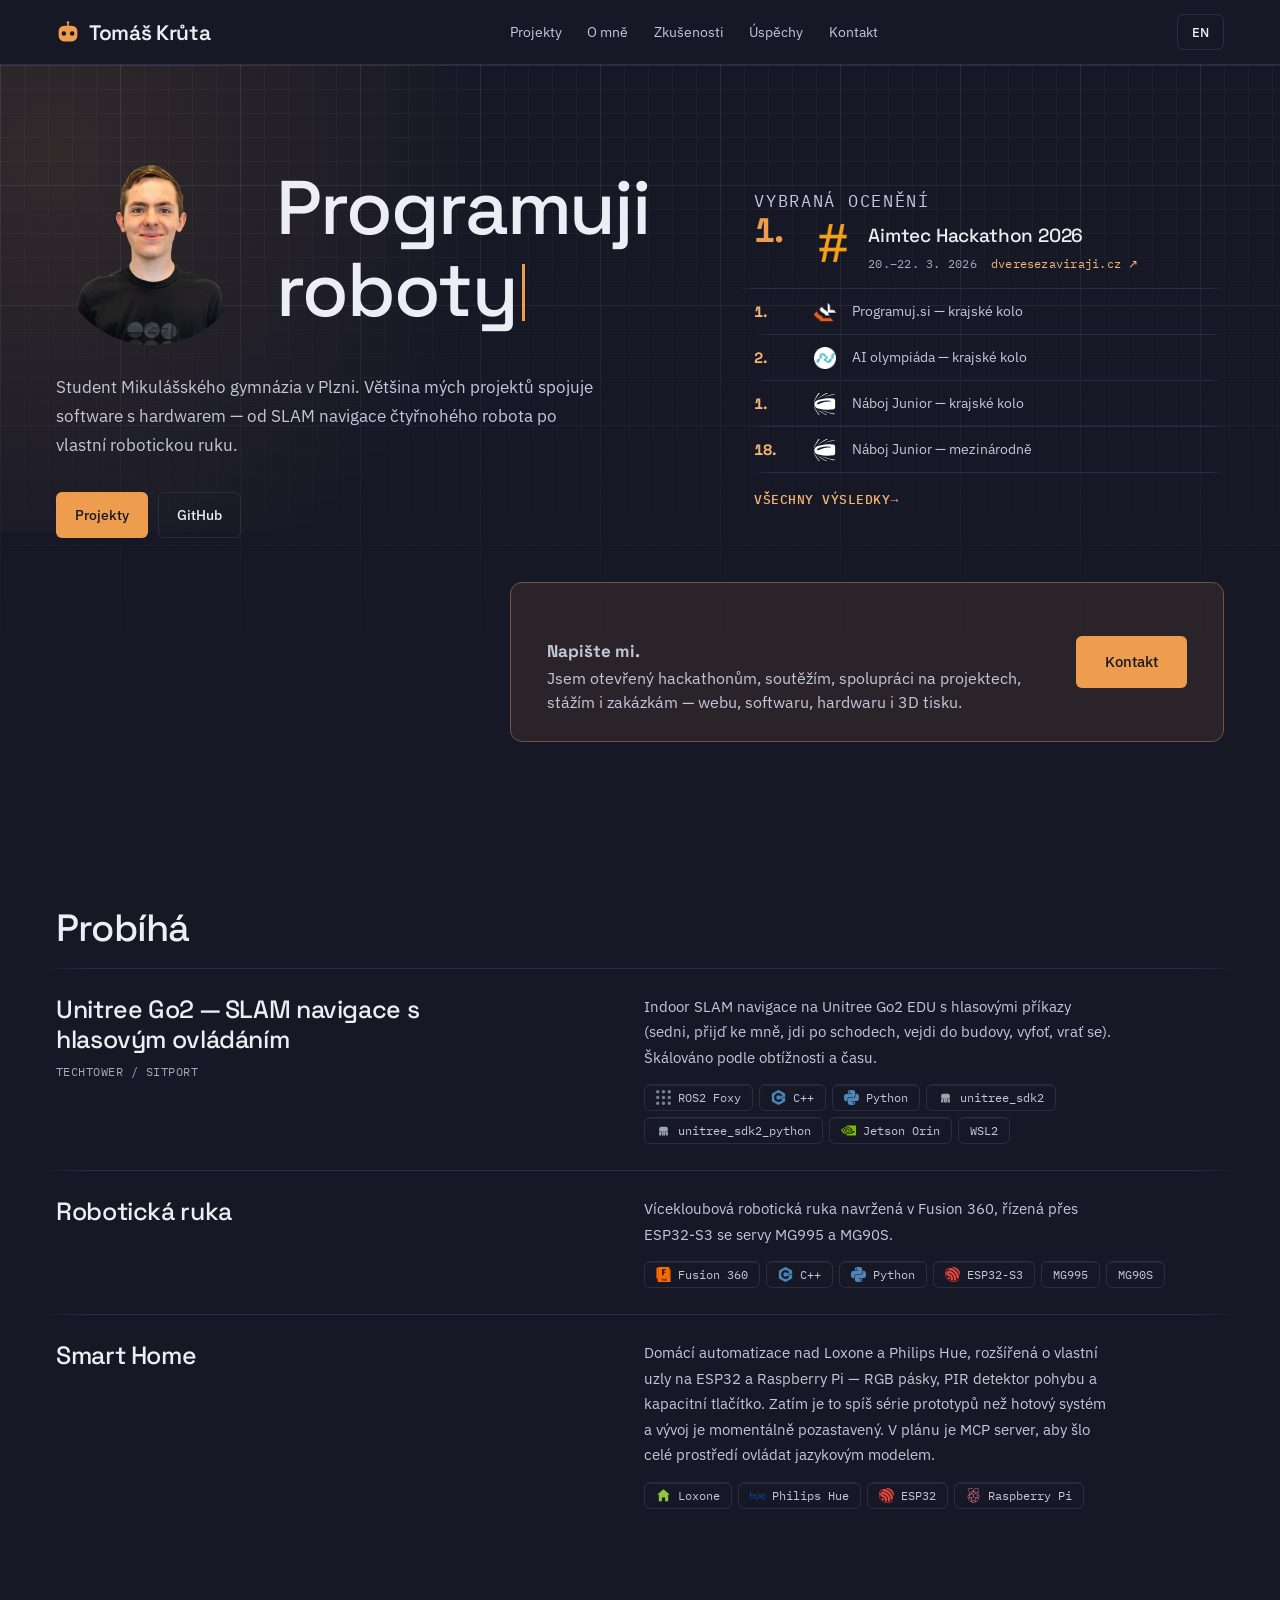
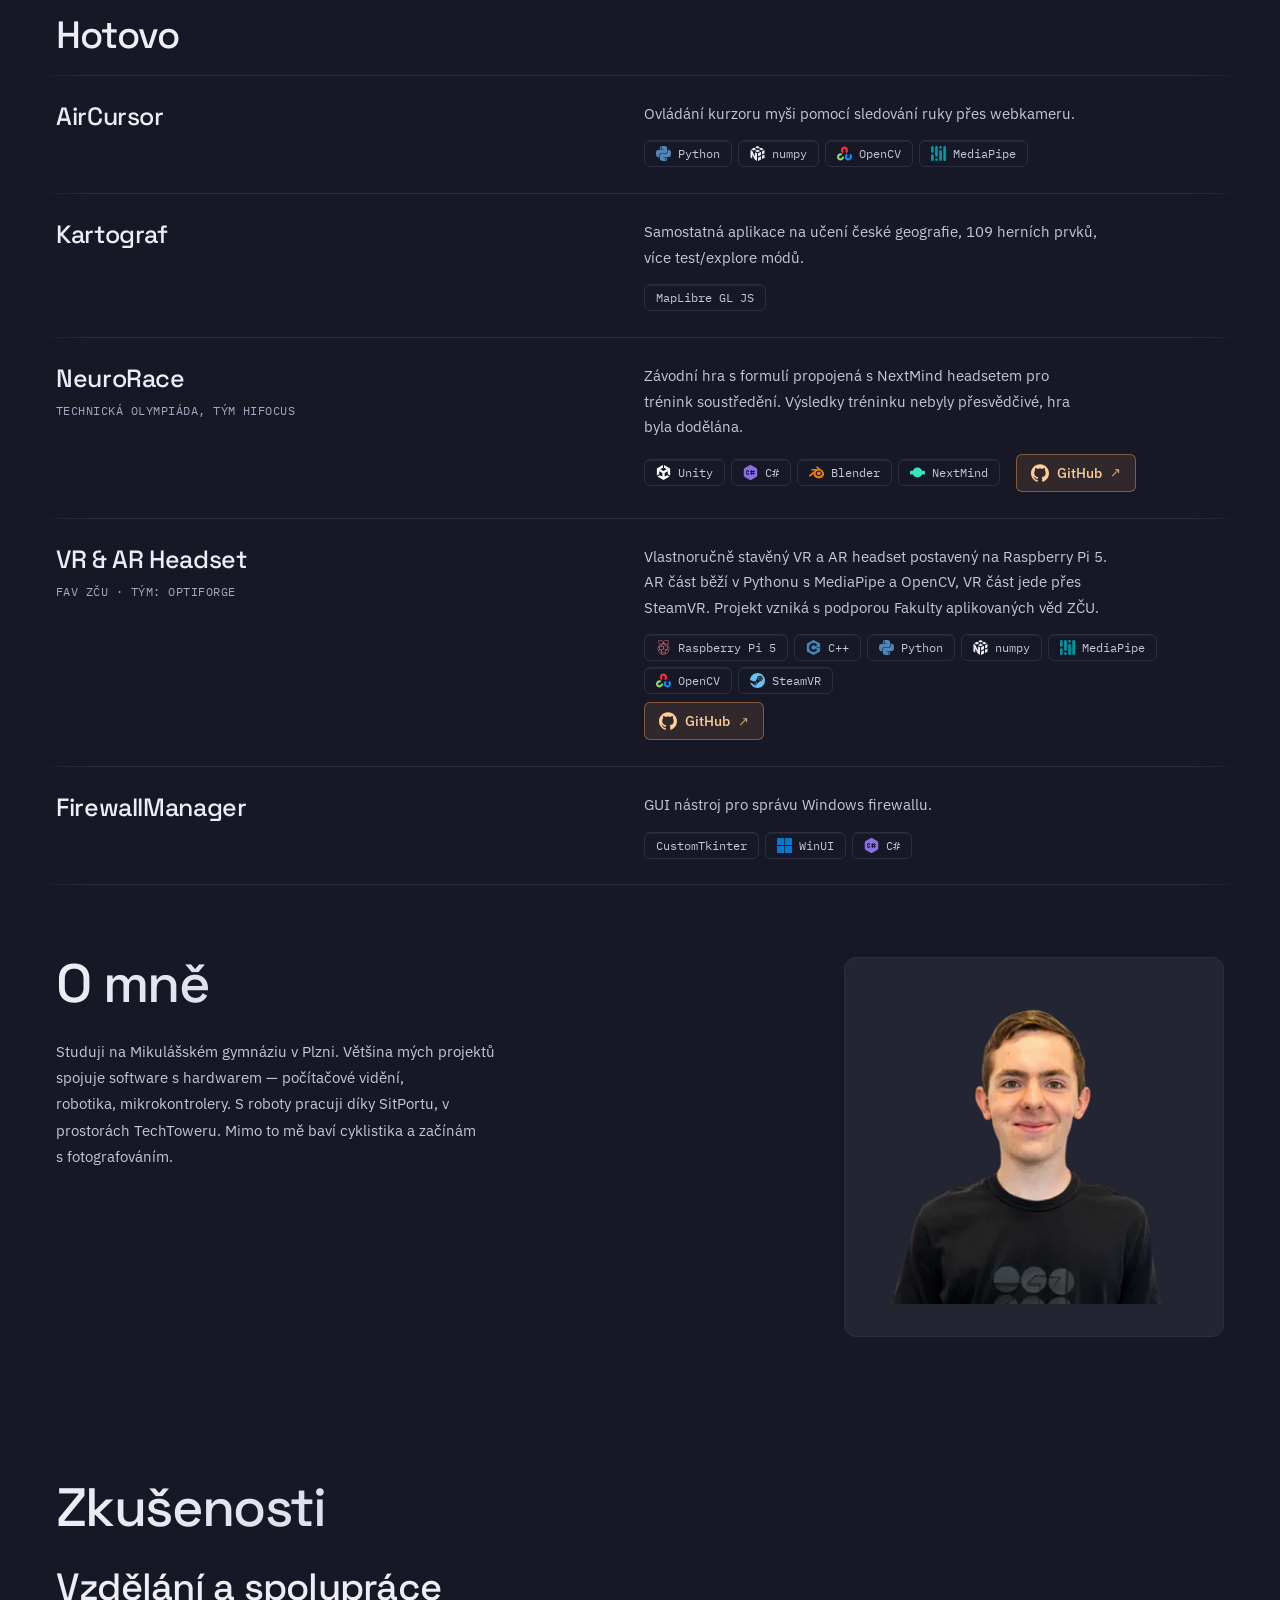
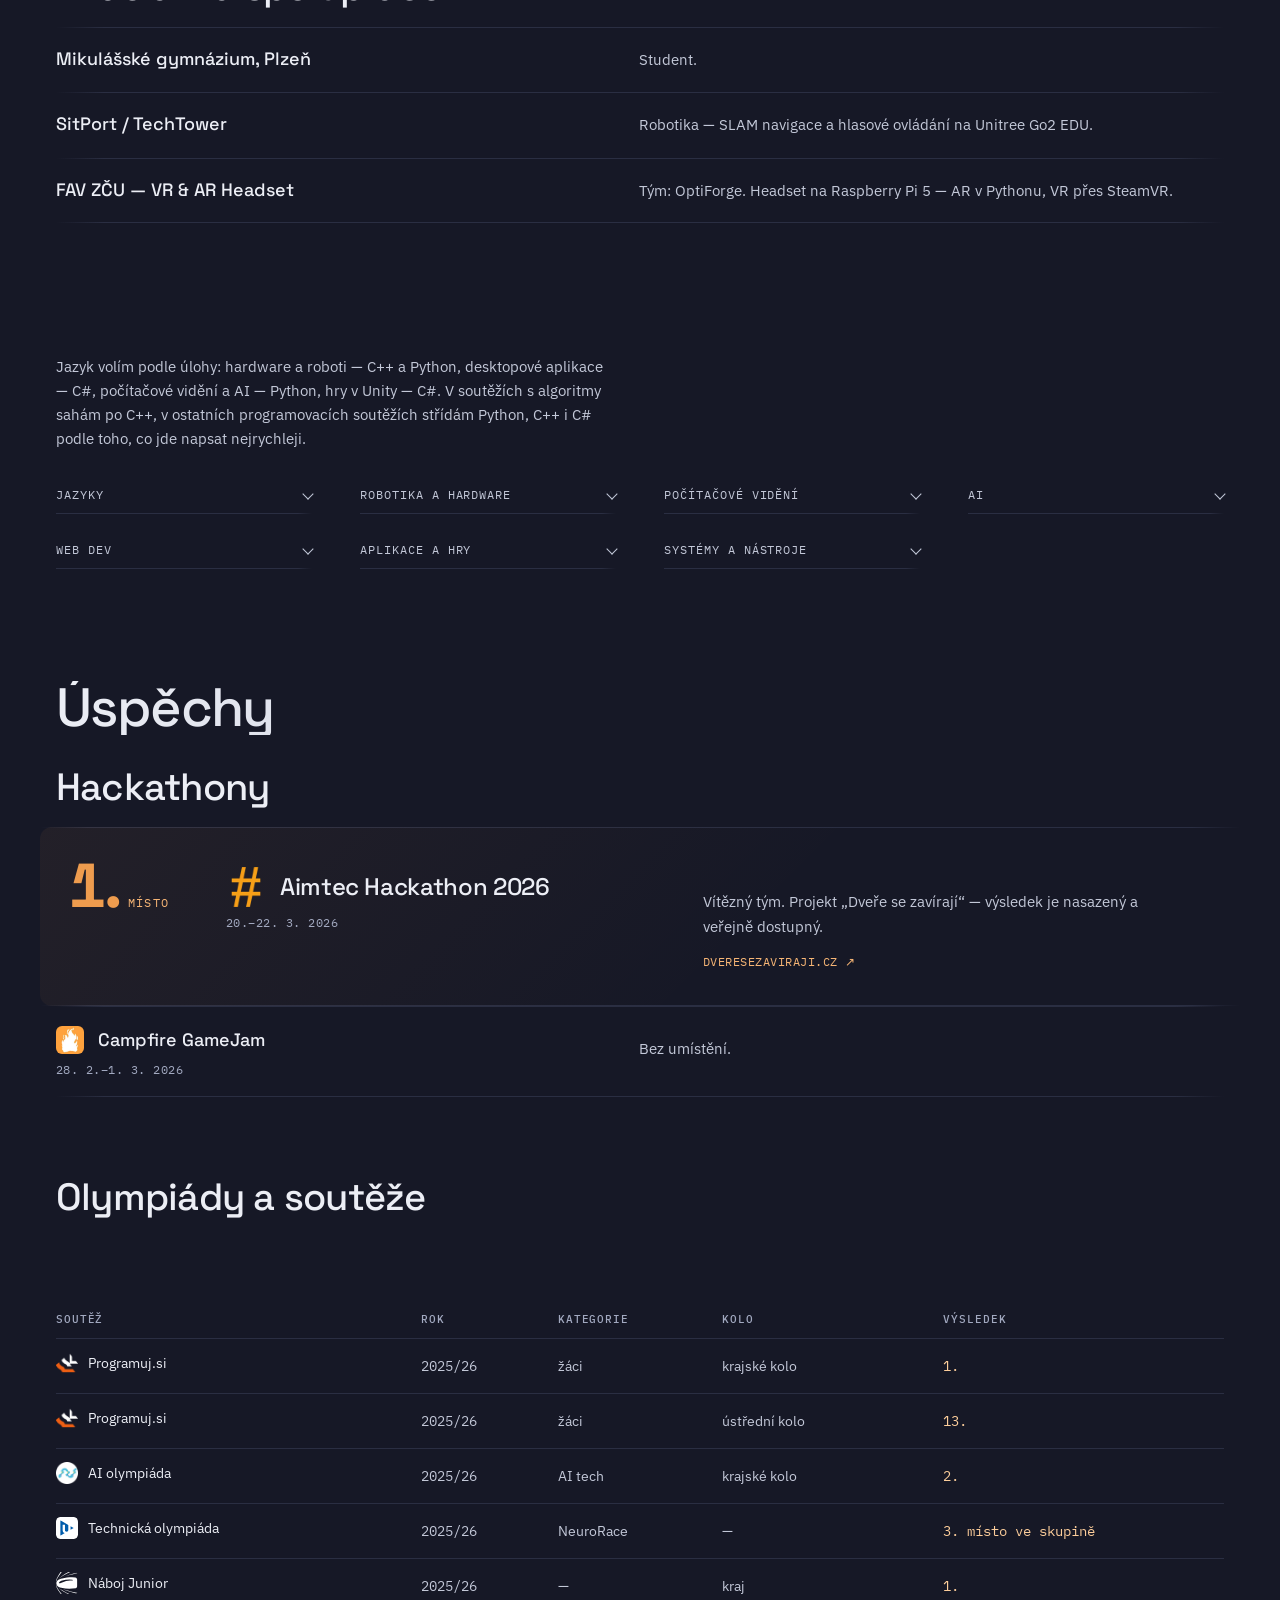
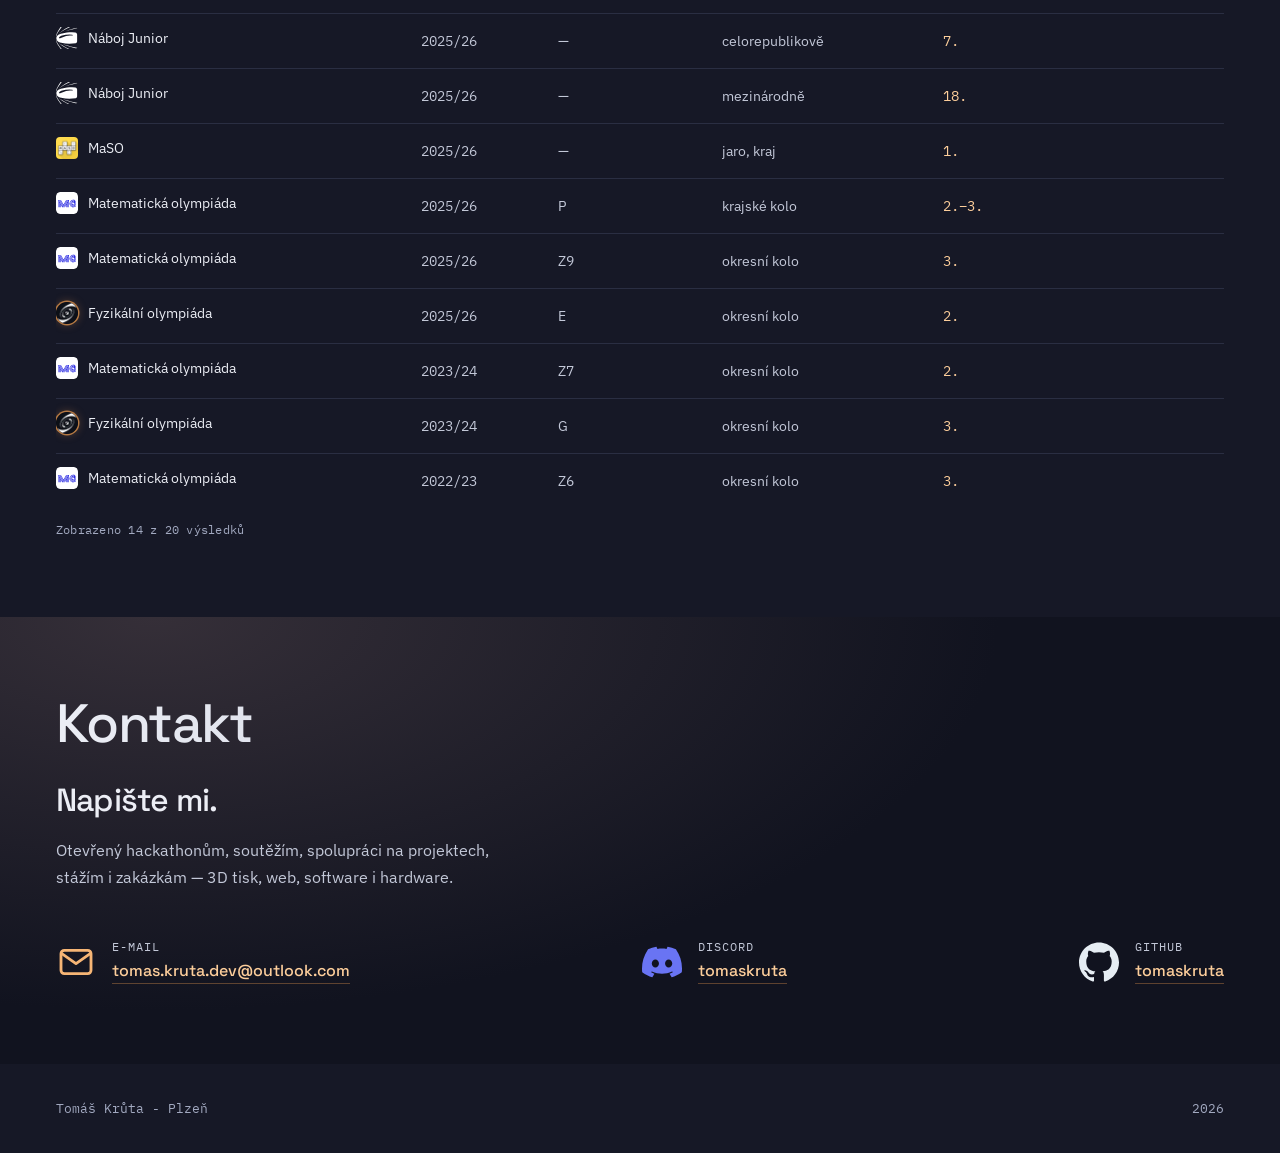
==== index.html @ e6ada59f "deploy: TomasKruta/PersonalWeb@9d86f557bfc9fe024de431b89f8a064ff5fc49b5" ====
<!DOCTYPE html>
<html lang="cs">
<head>
<meta charset="utf-8">
<meta name="viewport" content="width=device-width, initial-scale=1">
<title>Tomáš Krůta — vývojář, roboti a hry</title>
<meta name="description" content="Student propojující software s hardwarem — SLAM navigace, robotická ruka, počítačové vidění, roboti a hry.">
<link rel="canonical" href="https://tomaskruta.dev/">

<link rel="icon" href="assets/favicon.svg" type="image/svg+xml">
<link rel="icon" href="assets/favicon.ico" sizes="any">
<link rel="apple-touch-icon" href="assets/apple-touch-icon.png">
<link rel="manifest" href="manifest.json">
<meta name="theme-color" content="#161826">

<meta property="og:type" content="website">
<meta property="og:url" content="https://tomaskruta.dev/">
<meta property="og:site_name" content="Tomáš Krůta">
<meta property="og:locale" content="cs_CZ">
<meta property="og:title" content="Tomáš Krůta — vývojář, roboti a hry">
<meta property="og:description" content="Student propojující software s hardwarem — SLAM navigace, robotická ruka, počítačové vidění, roboti a hry.">
<meta property="og:image" content="https://tomaskruta.dev/assets/Portrait.webp">

<meta name="twitter:card" content="summary_large_image">
<meta name="twitter:title" content="Tomáš Krůta — vývojář, roboti a hry">
<meta name="twitter:description" content="Student propojující software s hardwarem — SLAM navigace, robotická ruka, počítačové vidění, roboti a hry.">
<meta name="twitter:image" content="https://tomaskruta.dev/assets/Portrait.webp">

<link rel="stylesheet" href="css/fonts.css">
<link rel="stylesheet" href="css/nocturne.css">
<link rel="stylesheet" href="css/portfolio.css">
<link rel="preload" as="image" href="assets/Portrait.webp" imagesrcset="assets/Portrait-300.webp 300w, assets/Portrait-600.webp 600w, assets/Portrait.webp 861w" imagesizes="210px" fetchpriority="high">
<script type="application/ld+json">
{
  "@context": "https://schema.org",
  "@type": "Person",
  "name": "Tomáš Krůta",
  "url": "https://tomaskruta.dev/",
  "image": "https://tomaskruta.dev/assets/Portrait.webp",
  "jobTitle": "Vývojář",
  "affiliation": {
    "@type": "EducationalOrganization",
    "name": "Mikulášské gymnázium"
  },
  "address": {
    "@type": "PostalAddress",
    "addressLocality": "Plzeň",
    "addressCountry": "CZ"
  },
  "sameAs": [
    "https://github.com/tomaskruta"
  ]
}
</script>
</head>
<body id="top">
<!-- Icon sprite. Brand marks from Simple Icons (CC0) and Devicon (MIT), set
     monochrome so they take the text colour; mail and gamepad are drawn. -->
<svg width="0" height="0" style="position:absolute" aria-hidden="true" focusable="false"><defs>
<symbol id="i-github" viewBox="0 0 24 24"><path d="M12 .297c-6.63 0-12 5.373-12 12 0 5.303 3.438 9.8 8.205 11.385.6.113.82-.258.82-.577 0-.285-.01-1.04-.015-2.04-3.338.724-4.042-1.61-4.042-1.61C4.422 18.07 3.633 17.7 3.633 17.7c-1.087-.744.084-.729.084-.729 1.205.084 1.838 1.236 1.838 1.236 1.07 1.835 2.809 1.305 3.495.998.108-.776.417-1.305.76-1.605-2.665-.3-5.466-1.332-5.466-5.93 0-1.31.465-2.38 1.235-3.22-.135-.303-.54-1.523.105-3.176 0 0 1.005-.322 3.3 1.23.96-.267 1.98-.399 3-.405 1.02.006 2.04.138 3 .405 2.28-1.552 3.285-1.23 3.285-1.23.645 1.653.24 2.873.12 3.176.765.84 1.23 1.91 1.23 3.22 0 4.61-2.805 5.625-5.475 5.92.42.36.81 1.096.81 2.22 0 1.606-.015 2.896-.015 3.286 0 .315.21.69.825.57C20.565 22.092 24 17.592 24 12.297c0-6.627-5.373-12-12-12"/></symbol>
<symbol id="i-linkedin" viewBox="0 0 24 24"><path d="M20.447 20.452h-3.554v-5.569c0-1.328-.027-3.037-1.852-3.037-1.853 0-2.136 1.445-2.136 2.939v5.667H9.351V9h3.414v1.561h.046c.477-.9 1.637-1.85 3.37-1.85 3.601 0 4.267 2.37 4.267 5.455v6.286zM5.337 7.433c-1.144 0-2.063-.926-2.063-2.065 0-1.138.92-2.063 2.063-2.063 1.14 0 2.064.925 2.064 2.063 0 1.139-.925 2.065-2.064 2.065zm1.782 13.019H3.555V9h3.564v11.452zM22.225 0H1.771C.792 0 0 .774 0 1.729v20.542C0 23.227.792 24 1.771 24h20.451C23.2 24 24 23.227 24 22.271V1.729C24 .774 23.2 0 22.222 0h.003z"/></symbol>
<symbol id="i-discord" viewBox="0 0 24 24"><path d="M20.317 4.3698a19.7913 19.7913 0 00-4.8851-1.5152.0741.0741 0 00-.0785.0371c-.211.3753-.4447.8648-.6083 1.2495-1.8447-.2762-3.68-.2762-5.4868 0-.1636-.3933-.4058-.8742-.6177-1.2495a.077.077 0 00-.0785-.037 19.7363 19.7363 0 00-4.8852 1.515.0699.0699 0 00-.0321.0277C.5334 9.0458-.319 13.5799.0992 18.0578a.0824.0824 0 00.0312.0561c2.0528 1.5076 4.0413 2.4228 5.9929 3.0294a.0777.0777 0 00.0842-.0276c.4616-.6304.8731-1.2952 1.226-1.9942a.076.076 0 00-.0416-.1057c-.6528-.2476-1.2743-.5495-1.8722-.8923a.077.077 0 01-.0076-.1277c.1258-.0943.2517-.1923.3718-.2914a.0743.0743 0 01.0776-.0105c3.9278 1.7933 8.18 1.7933 12.0614 0a.0739.0739 0 01.0785.0095c.1202.099.246.1981.3728.2924a.077.077 0 01-.0066.1276 12.2986 12.2986 0 01-1.873.8914.0766.0766 0 00-.0407.1067c.3604.698.7719 1.3628 1.225 1.9932a.076.076 0 00.0842.0286c1.961-.6067 3.9495-1.5219 6.0023-3.0294a.077.077 0 00.0313-.0552c.5004-5.177-.8382-9.6739-3.5485-13.6604a.061.061 0 00-.0312-.0286zM8.02 15.3312c-1.1825 0-2.1569-1.0857-2.1569-2.419 0-1.3332.9555-2.4189 2.157-2.4189 1.2108 0 2.1757 1.0952 2.1568 2.419 0 1.3332-.9555 2.4189-2.1569 2.4189zm7.9748 0c-1.1825 0-2.1569-1.0857-2.1569-2.419 0-1.3332.9554-2.4189 2.1569-2.4189 1.2108 0 2.1757 1.0952 2.1568 2.419 0 1.3332-.946 2.4189-2.1568 2.4189Z"/></symbol>
<symbol id="i-csharp" viewBox="0 0 24 24"><path d="M1.194 7.543v8.913c0 1.103.588 2.122 1.544 2.674l7.718 4.456a3.086 3.086 0 0 0 3.088 0l7.718-4.456a3.087 3.087 0 0 0 1.544-2.674V7.543a3.084 3.084 0 0 0-1.544-2.673L13.544.414a3.086 3.086 0 0 0-3.088 0L2.738 4.87a3.085 3.085 0 0 0-1.544 2.673Zm5.403 2.914v3.087a.77.77 0 0 0 .772.772.773.773 0 0 0 .772-.772.773.773 0 0 1 1.317-.546.775.775 0 0 1 .226.546 2.314 2.314 0 1 1-4.631 0v-3.087c0-.615.244-1.203.679-1.637a2.312 2.312 0 0 1 3.274 0c.434.434.678 1.023.678 1.637a.769.769 0 0 1-.226.545.767.767 0 0 1-1.091 0 .77.77 0 0 1-.226-.545.77.77 0 0 0-.772-.772.771.771 0 0 0-.772.772Zm12.35 3.087a.77.77 0 0 1-.772.772h-.772v.772a.773.773 0 0 1-1.544 0v-.772h-1.544v.772a.773.773 0 0 1-1.317.546.775.775 0 0 1-.226-.546v-.772H12a.771.771 0 1 1 0-1.544h.772v-1.543H12a.77.77 0 1 1 0-1.544h.772v-.772a.773.773 0 0 1 1.317-.546.775.775 0 0 1 .226.546v.772h1.544v-.772a.773.773 0 0 1 1.544 0v.772h.772a.772.772 0 0 1 0 1.544h-.772v1.543h.772a.776.776 0 0 1 .772.772Zm-3.088-2.315h-1.544v1.543h1.544v-1.543Z"/></symbol>
<symbol id="i-python" viewBox="0 0 24 24"><path d="M14.25.18l.9.2.73.26.59.3.45.32.34.34.25.34.16.33.1.3.04.26.02.2-.01.13V8.5l-.05.63-.13.55-.21.46-.26.38-.3.31-.33.25-.35.19-.35.14-.33.1-.3.07-.26.04-.21.02H8.77l-.69.05-.59.14-.5.22-.41.27-.33.32-.27.35-.2.36-.15.37-.1.35-.07.32-.04.27-.02.21v3.06H3.17l-.21-.03-.28-.07-.32-.12-.35-.18-.36-.26-.36-.36-.35-.46-.32-.59-.28-.73-.21-.88-.14-1.05-.05-1.23.06-1.22.16-1.04.24-.87.32-.71.36-.57.4-.44.42-.33.42-.24.4-.16.36-.1.32-.05.24-.01h.16l.06.01h8.16v-.83H6.18l-.01-2.75-.02-.37.05-.34.11-.31.17-.28.25-.26.31-.23.38-.2.44-.18.51-.15.58-.12.64-.1.71-.06.77-.04.84-.02 1.27.05zm-6.3 1.98l-.23.33-.08.41.08.41.23.34.33.22.41.09.41-.09.33-.22.23-.34.08-.41-.08-.41-.23-.33-.33-.22-.41-.09-.41.09zm13.09 3.95l.28.06.32.12.35.18.36.27.36.35.35.47.32.59.28.73.21.88.14 1.04.05 1.23-.06 1.23-.16 1.04-.24.86-.32.71-.36.57-.4.45-.42.33-.42.24-.4.16-.36.09-.32.05-.24.02-.16-.01h-8.22v.82h5.84l.01 2.76.02.36-.05.34-.11.31-.17.29-.25.25-.31.24-.38.2-.44.17-.51.15-.58.13-.64.09-.71.07-.77.04-.84.01-1.27-.04-1.07-.14-.9-.2-.73-.25-.59-.3-.45-.33-.34-.34-.25-.34-.16-.33-.1-.3-.04-.25-.02-.2.01-.13v-5.34l.05-.64.13-.54.21-.46.26-.38.3-.32.33-.24.35-.2.35-.14.33-.1.3-.06.26-.04.21-.02.13-.01h5.84l.69-.05.59-.14.5-.21.41-.28.33-.32.27-.35.2-.36.15-.36.1-.35.07-.32.04-.28.02-.21V6.07h2.09l.14.01zm-6.47 14.25l-.23.33-.08.41.08.41.23.33.33.23.41.08.41-.08.33-.23.23-.33.08-.41-.08-.41-.23-.33-.33-.23-.41-.08-.41.08z"/></symbol>
<symbol id="i-cplusplus" viewBox="0 0 24 24"><path d="M22.394 6c-.167-.29-.398-.543-.652-.69L12.926.22c-.509-.294-1.34-.294-1.848 0L2.26 5.31c-.508.293-.923 1.013-.923 1.6v10.18c0 .294.104.62.271.91.167.29.398.543.652.69l8.816 5.09c.508.293 1.34.293 1.848 0l8.816-5.09c.254-.147.485-.4.652-.69.167-.29.27-.616.27-.91V6.91c.003-.294-.1-.62-.268-.91zM12 19.11c-3.92 0-7.109-3.19-7.109-7.11 0-3.92 3.19-7.11 7.11-7.11a7.133 7.133 0 016.156 3.553l-3.076 1.78a3.567 3.567 0 00-3.08-1.78A3.56 3.56 0 008.444 12 3.56 3.56 0 0012 15.555a3.57 3.57 0 003.08-1.778l3.078 1.78A7.135 7.135 0 0112 19.11zm7.11-6.715h-.79v.79h-.79v-.79h-.79v-.79h.79v-.79h.79v.79h.79zm2.962 0h-.79v.79h-.79v-.79h-.79v-.79h.79v-.79h.79v.79h.79z"/></symbol>
<symbol id="i-typescript" viewBox="0 0 24 24"><path d="M1.125 0C.502 0 0 .502 0 1.125v21.75C0 23.498.502 24 1.125 24h21.75c.623 0 1.125-.502 1.125-1.125V1.125C24 .502 23.498 0 22.875 0zm17.363 9.75c.612 0 1.154.037 1.627.111a6.38 6.38 0 0 1 1.306.34v2.458a3.95 3.95 0 0 0-.643-.361 5.093 5.093 0 0 0-.717-.26 5.453 5.453 0 0 0-1.426-.2c-.3 0-.573.028-.819.086a2.1 2.1 0 0 0-.623.242c-.17.104-.3.229-.393.374a.888.888 0 0 0-.14.49c0 .196.053.373.156.529.104.156.252.304.443.444s.423.276.696.41c.273.135.582.274.926.416.47.197.892.407 1.266.628.374.222.695.473.963.753.268.279.472.598.614.957.142.359.214.776.214 1.253 0 .657-.125 1.21-.373 1.656a3.033 3.033 0 0 1-1.012 1.085 4.38 4.38 0 0 1-1.487.596c-.566.12-1.163.18-1.79.18a9.916 9.916 0 0 1-1.84-.164 5.544 5.544 0 0 1-1.512-.493v-2.63a5.033 5.033 0 0 0 3.237 1.2c.333 0 .624-.03.872-.09.249-.06.456-.144.623-.25.166-.108.29-.234.373-.38a1.023 1.023 0 0 0-.074-1.089 2.12 2.12 0 0 0-.537-.5 5.597 5.597 0 0 0-.807-.444 27.72 27.72 0 0 0-1.007-.436c-.918-.383-1.602-.852-2.053-1.405-.45-.553-.676-1.222-.676-2.005 0-.614.123-1.141.369-1.582.246-.441.58-.804 1.004-1.089a4.494 4.494 0 0 1 1.47-.629 7.536 7.536 0 0 1 1.77-.201zm-15.113.188h9.563v2.166H9.506v9.646H6.789v-9.646H3.375z"/></symbol>
<symbol id="i-javascript" viewBox="0 0 24 24"><path d="M0 0h24v24H0V0zm22.034 18.276c-.175-1.095-.888-2.015-3.003-2.873-.736-.345-1.554-.585-1.797-1.14-.091-.33-.105-.51-.046-.705.15-.646.915-.84 1.515-.66.39.12.75.42.976.9 1.034-.676 1.034-.676 1.755-1.125-.27-.42-.404-.601-.586-.78-.63-.705-1.469-1.065-2.834-1.034l-.705.089c-.676.165-1.32.525-1.71 1.005-1.14 1.291-.811 3.541.569 4.471 1.365 1.02 3.361 1.244 3.616 2.205.24 1.17-.87 1.545-1.966 1.41-.811-.18-1.26-.586-1.755-1.336l-1.83 1.051c.21.48.45.689.81 1.109 1.74 1.756 6.09 1.666 6.871-1.004.029-.09.24-.705.074-1.65l.046.067zm-8.983-7.245h-2.248c0 1.938-.009 3.864-.009 5.805 0 1.232.063 2.363-.138 2.711-.33.689-1.18.601-1.566.48-.396-.196-.597-.466-.83-.855-.063-.105-.11-.196-.127-.196l-1.825 1.125c.305.63.75 1.172 1.324 1.517.855.51 2.004.675 3.207.405.783-.226 1.458-.691 1.811-1.411.51-.93.402-2.07.397-3.346.012-2.054 0-4.109 0-6.179l.004-.056z"/></symbol>
<symbol id="i-dotnet" viewBox="0 0 24 24"><path d="M24 8.77h-2.468v7.565h-1.425V8.77h-2.462V7.53H24zm-6.852 7.565h-4.821V7.53h4.63v1.24h-3.205v2.494h2.953v1.234h-2.953v2.604h3.396zm-6.708 0H8.882L4.78 9.863a2.896 2.896 0 0 1-.258-.51h-.036c.032.189.048.592.048 1.21v5.772H3.157V7.53h1.659l3.965 6.32c.167.261.275.442.323.54h.024c-.04-.233-.06-.629-.06-1.185V7.529h1.372zm-8.703-.693a.868.829 0 0 1-.869.829.868.829 0 0 1-.868-.83.868.829 0 0 1 .868-.828.868.829 0 0 1 .869.829Z"/></symbol>
<symbol id="i-unity" viewBox="0 0 24 24"><path d="m12.9288 4.2939 3.7997 2.1929c.1366.077.1415.2905 0 .3675l-4.515 2.6076a.4192.4192 0 0 1-.4246 0L7.274 6.8543c-.139-.0745-.1415-.293 0-.3675l3.7972-2.193V0L1.3758 5.5977V16.793l3.7177-2.1456v-4.3858c-.0025-.1565.1813-.2682.318-.1838l4.5148 2.6076a.4252.4252 0 0 1 .2136.3676v5.2127c.0025.1565-.1813.2682-.3179.1838l-3.7996-2.1929-3.7178 2.1457L12 24l9.6954-5.5977-3.7178-2.1457-3.7996 2.1929c-.1341.082-.3229-.0248-.3179-.1838V13.053c0-.1565.087-.2956.2136-.3676l4.5149-2.6076c.134-.082.3228.0224.3179.1838v4.3858l3.7177 2.1456V5.5977L12.9288 0Z"/></symbol>
<symbol id="i-mediapipe" viewBox="0 0 24 24"><path d="M2.182 0C1 0 .037.94.002 2.114L0 2.182v6.545a2.182 2.182 0 0 0 4.364 0V2.182A2.182 2.182 0 0 0 2.182 0Zm6.545 0c-1.182 0-2.145.94-2.18 2.114l-.002.068v13.09a2.182 2.182 0 0 0 4.364 0V2.183A2.182 2.182 0 0 0 8.727 0Zm6.546 0a2.182 2.182 0 0 0-2.182 2.182 2.182 2.182 0 0 0 2.182 2.182 2.182 2.182 0 0 0 2.182-2.182A2.182 2.182 0 0 0 15.273 0Zm6.545 0c-1.182 0-2.145.94-2.18 2.114l-.002.068v19.636a2.182 2.182 0 0 0 4.364 0V2.182A2.182 2.182 0 0 0 21.818 0Zm-6.545 6.545c-1.183 0-2.145.94-2.181 2.114l-.001.068v13.091a2.182 2.182 0 0 0 4.364 0V8.728a2.182 2.182 0 0 0-2.182-2.183zM2.182 13.091c-1.182 0-2.145.94-2.18 2.114L0 15.273v6.545a2.182 2.182 0 0 0 4.364 0v-6.545a2.182 2.182 0 0 0-2.182-2.182zm6.545 6.545a2.182 2.182 0 0 0-2.182 2.182A2.182 2.182 0 0 0 8.727 24a2.182 2.182 0 0 0 2.182-2.182 2.182 2.182 0 0 0-2.182-2.182Z"/></symbol>
<symbol id="i-pytorch" viewBox="0 0 24 24"><path d="M12.005 0L4.952 7.053a9.865 9.865 0 000 14.022 9.866 9.866 0 0014.022 0c3.984-3.9 3.986-10.205.085-14.023l-1.744 1.743c2.904 2.905 2.904 7.634 0 10.538s-7.634 2.904-10.538 0-2.904-7.634 0-10.538l4.647-4.646.582-.665zm3.568 3.899a1.327 1.327 0 00-1.327 1.327 1.327 1.327 0 001.327 1.328A1.327 1.327 0 0016.9 5.226 1.327 1.327 0 0015.573 3.9z"/></symbol>
<symbol id="i-html5" viewBox="0 0 24 24"><path d="M1.5 0h21l-1.91 21.563L11.977 24l-8.564-2.438L1.5 0zm7.031 9.75l-.232-2.718 10.059.003.23-2.622L5.412 4.41l.698 8.01h9.126l-.326 3.426-2.91.804-2.955-.81-.188-2.11H6.248l.33 4.171L12 19.351l5.379-1.443.744-8.157H8.531z"/></symbol>
<symbol id="i-flask" viewBox="0 0 24 24"><path d="M10.773 2.878c-.013 1.434.322 4.624.445 5.734l-8.558 3.83c-.56-.959-.98-2.304-1.237-3.38l-.06.027c-.205.09-.406.053-.494-.088l-.011-.018-.82-1.506c-.058-.105-.05-.252.024-.392a.78.78 0 0 1 .358-.331l9.824-4.207c.146-.064.299-.063.4.004.106.062.127.128.13.327Zm.68 7c.523 1.97.675 2.412.832 2.818l-7.263 3.7a19.35 19.35 0 0 1-1.81-2.83l8.24-3.689Zm12.432 8.786h.003c.283.402-.047.657-.153.698l-.947.37c.037.125.035.319-.217.414l-.736.287c-.229.09-.398-.059-.42-.2l-.025-.125c-4.427 1.784-7.94 1.685-10.696.647-1.981-.745-3.576-1.983-4.846-3.379l6.948-3.54c.721 1.431 1.586 2.454 2.509 3.178 2.086 1.638 4.415 1.712 5.793 1.563l-.047-.233c-.015-.077.007-.135.086-.165l.734-.288a.302.302 0 0 1 .342.086l.748-.288a.306.306 0 0 1 .341.086l.583.89Z"/></symbol>
<symbol id="i-docker" viewBox="0 0 24 24"><path d="M13.983 11.078h2.119a.186.186 0 00.186-.185V9.006a.186.186 0 00-.186-.186h-2.119a.185.185 0 00-.185.185v1.888c0 .102.083.185.185.185m-2.954-5.43h2.118a.186.186 0 00.186-.186V3.574a.186.186 0 00-.186-.185h-2.118a.185.185 0 00-.185.185v1.888c0 .102.082.185.185.185m0 2.716h2.118a.187.187 0 00.186-.186V6.29a.186.186 0 00-.186-.185h-2.118a.185.185 0 00-.185.185v1.887c0 .102.082.185.185.186m-2.93 0h2.12a.186.186 0 00.184-.186V6.29a.185.185 0 00-.185-.185H8.1a.185.185 0 00-.185.185v1.887c0 .102.083.185.185.186m-2.964 0h2.119a.186.186 0 00.185-.186V6.29a.185.185 0 00-.185-.185H5.136a.186.186 0 00-.186.185v1.887c0 .102.084.185.186.186m5.893 2.715h2.118a.186.186 0 00.186-.185V9.006a.186.186 0 00-.186-.186h-2.118a.185.185 0 00-.185.185v1.888c0 .102.082.185.185.185m-2.93 0h2.12a.185.185 0 00.184-.185V9.006a.185.185 0 00-.184-.186h-2.12a.185.185 0 00-.184.185v1.888c0 .102.083.185.185.185m-2.964 0h2.119a.185.185 0 00.185-.185V9.006a.185.185 0 00-.184-.186h-2.12a.186.186 0 00-.186.186v1.887c0 .102.084.185.186.185m-2.92 0h2.12a.185.185 0 00.184-.185V9.006a.185.185 0 00-.184-.186h-2.12a.185.185 0 00-.184.185v1.888c0 .102.082.185.185.185M23.763 9.89c-.065-.051-.672-.51-1.954-.51-.338.001-.676.03-1.01.087-.248-1.7-1.653-2.53-1.716-2.566l-.344-.199-.226.327c-.284.438-.49.922-.612 1.43-.23.97-.09 1.882.403 2.661-.595.332-1.55.413-1.744.42H.751a.751.751 0 00-.75.748 11.376 11.376 0 00.692 4.062c.545 1.428 1.355 2.48 2.41 3.124 1.18.723 3.1 1.137 5.275 1.137.983.003 1.963-.086 2.93-.266a12.248 12.248 0 003.823-1.389c.98-.567 1.86-1.288 2.61-2.136 1.252-1.418 1.998-2.997 2.553-4.4h.221c1.372 0 2.215-.549 2.68-1.009.309-.293.55-.65.707-1.046l.098-.288Z"/></symbol>
<symbol id="i-ros" viewBox="0 0 24 24"><path d="M2.807 0C1.353 0 .173 1.22.173 2.722c0 1.504 1.18 2.723 2.634 2.723 1.455 0 2.635-1.22 2.635-2.723S4.262 0 2.807 0zM12 0c-1.455 0-2.634 1.22-2.634 2.722 0 1.504 1.18 2.723 2.634 2.723 1.455 0 2.634-1.22 2.634-2.723S13.454 0 12 0zm9.193 0c-1.455 0-2.635 1.22-2.635 2.722 0 1.504 1.18 2.723 2.635 2.723 1.455 0 2.634-1.22 2.634-2.723S22.647 0 21.193 0zM2.807 9.277C1.353 9.277.173 10.497.173 12s1.18 2.722 2.634 2.722c1.455 0 2.635-1.219 2.635-2.722 0-1.504-1.18-2.723-2.635-2.723zm9.193 0c-1.455 0-2.634 1.22-2.634 2.723s1.18 2.722 2.634 2.722c1.455 0 2.634-1.219 2.634-2.722 0-1.504-1.18-2.723-2.634-2.723zm9.193 0c-1.455 0-2.635 1.22-2.635 2.723s1.18 2.722 2.635 2.722c1.455 0 2.634-1.219 2.634-2.722 0-1.504-1.18-2.723-2.634-2.723zM2.807 18.555c-1.454 0-2.634 1.22-2.634 2.722C.173 22.781 1.353 24 2.807 24c1.455 0 2.635-1.22 2.635-2.723s-1.18-2.722-2.635-2.722zm9.193 0c-1.455 0-2.634 1.22-2.634 2.722C9.366 22.781 10.546 24 12 24c1.455 0 2.634-1.22 2.634-2.723s-1.18-2.722-2.634-2.722zm9.193 0c-1.455 0-2.635 1.22-2.635 2.722 0 1.504 1.18 2.723 2.635 2.723 1.455 0 2.634-1.22 2.634-2.723s-1.18-2.722-2.634-2.722z"/></symbol>
<symbol id="i-espressif" viewBox="0 0 24 24"><path d="M12.926 19.324a7.6 7.6 0 00-2.983-6.754 7.44 7.44 0 00-3.828-1.554.697.697 0 01-.606-.731.674.674 0 01.743-.617 8.97 8.97 0 018 9.805 7.828 7.828 0 01-.298 1.542l1.989.56a11.039 11.039 0 001.714-.651 12.159 12.159 0 00.217-2.343A12.57 12.57 0 007.212 6.171a5.53 5.53 0 00-2 0 4.354 4.354 0 00-2.16 1.337 4.274 4.274 0 001.909 6.856 9.896 9.896 0 001.074.195 4.011 4.011 0 013.337 3.954 3.965 3.965 0 01-.64 2.16l1.371.88a10.182 10.182 0 002.057.342 7.52 7.52 0 00.754-2.628m.16 4.73A13.073 13.073 0 01.001 10.983 12.982 12.982 0 013.83 1.737l.743.697a12.067 12.067 0 000 17.141 12.067 12.067 0 0017.141 0l.697.697a12.97 12.97 0 01-9.336 3.726M24 10.993A10.993 10.993 0 0012.949 0c-.389 0-.766 0-1.143.057l-.252.732a18.912 18.912 0 0111.588 11.576l.731-.263c0-.366.069-.732.069-1.143m-1.269 5.165A17.53 17.53 0 007.818 1.27a11.119 11.119 0 00-2.457 1.77v1.635A13.919 13.919 0 0119.268 18.57h1.634a11.713 11.713 0 001.771-2.446M7.92 17.884a1.691 1.691 0 11-1.69-1.691 1.691 1.691 0 011.69 1.691"/></symbol>
<symbol id="i-raspberrypi" viewBox="0 0 24 24"><path d="m19.8955 10.8961-.1726-.3028c.0068-2.1746-1.0022-3.061-2.1788-3.7348.356-.0938.7237-.1711.8245-.6182.6118-.1566.7397-.4398.8011-.7398.16-.1066.6955-.4061.6394-.9211.2998-.2069.4669-.4725.3819-.8487.3222-.3515.407-.6419.2702-.9096.3868-.4805.2152-.7295.05-.9817.2897-.5254.0341-1.0887-.7758-.9944-.3221-.4733-1.0244-.3659-1.133-.3637-.1215-.1519-.2819-.2821-.7755-.219-.3197-.2851-.6771-.2364-1.0458-.0964-.4378-.3403-.7275-.0675-1.0584.0356-.53-.1706-.6513.0631-.9117.1583-.5781-.1203-.7538.1416-1.0309.4182l-.3224-.0063c-.8719.5061-1.305 1.5366-1.4585 2.0664-.1536-.5299-.5858-1.5604-1.4575-2.0664l-.3223.0063C9.942.5014 9.7663.2394 9.1883.3597 8.9279.2646 8.807.0309 8.2766.2015c-.2172-.0677-.417-.2084-.6522-.2012l.0004.0002C7.5017.0041 7.369.049 7.2185.166c-.3688-.1401-.7262-.1887-1.0459.0964-.4936-.0631-.654.0671-.7756.219C5.2887.4791 4.5862.3717 4.264.845c-.8096-.0943-1.0655.4691-.7756.9944-.1653.2521-.3366.5013.05.9819-.1367.2677-.0519.5581.2703.9096-.085.3763.0822.6418.3819.8487-.0561.515.4795.8144.6394.9211.0614.3001.1894.5832.8011.7398.1008.4472.4685.5244.8245.6183-1.1766.6737-2.1856 1.56-2.1788 3.7348l-.1724.3028c-1.3491.8082-2.5629 3.4056-.6648 5.5167.124.6609.3319 1.1355.5171 1.6609.2769 2.117 2.0841 3.1082 2.5608 3.2255.6984.524 1.4423 1.0212 2.449 1.3696.949.964 1.977 1.3314 3.0107 1.3308.0152 0 .0306.0002.0457 0 1.0337.0006 2.0618-.3668 3.0107-1.3308 1.0067-.3483 1.7506-.8456 2.4491-1.3696.4766-.1173 2.2838-1.1085 2.5607-3.2255.1851-.5253.3931-1 .517-1.6609 1.8981-2.1113.6843-4.7089-.6649-5.517zm-1.0386-.3715c-.0704.8759-4.6354-3.0504-3.8472-3.1808 2.1391-.3558 3.9191.896 3.8472 3.1808zm-2.0155 4.3649c-1.1481.7409-2.8025.2626-3.6953-1.0681-.8928-1.3306-.6858-3.0101.4623-3.7509 1.1481-.7409 2.8025-.2627 3.6953 1.068.8927 1.3307.6858 3.0101-.4623 3.751zM13.6591 1.3721c.0396.1967.0843.321.1354.3577.2537-.272.4611-.5506.7878-.8123.0011.1537-.0776.3205.1169.4425.1752-.2356.4119-.4459.7263-.6244-.1514.2611-.026.3404.0554.4486.24-.2059.4681-.4144.9109-.5759-.121.1474-.2902.2914-.1108.4607.2473-.1544.496-.3086 1.0833-.4183-.1323.1475-.4059.295-.2401.4426.3104-.1186.6539-.2047 1.034-.2546-.182.1496-.3337.2963-.1846.4122.3323-.1022.7899-.2398 1.2372-.1212l-.2832.2849c-.0314.0382.6623.0297 1.1202.0364-.167.2321-.3375.4562-.437.8548.0454.0459.2723.0204.4862 0-.2194.4618-.6004.5783-.6893.776.134.1015.32.075.5232.006-.158.3254-.4892.5484-.7509.8123.0662.047.1818.075.4555.0425-.2418.257-.5339.492-.8802.7032.0614.0708.2722.0681.4678.0727-.3136.3069-.7173.466-1.0955.6668.1885.1288.3234.0988.4678.097-.2676.2198-.7225.3342-1.1448.4668.0803.1249.1607.1589.3324.194-.447.2473-1.0873.1343-1.2679.2607.0435.1243.1665.2053.3139.2728-.7197.0418-2.6879-.0262-3.0652-1.5156.7367-.8094 2.0813-1.7593 4.394-2.934-1.7994.6022-3.4229 1.405-4.7817 2.5096-1.5978-.7436-.4965-2.6197.283-3.3645zm-1.6126 5.3718c1.1329-.0123 2.5356.8325 2.53 1.6286-.005.7027-.9851 1.2715-2.5213 1.2607-1.5043-.0177-2.5172-.7148-2.5137-1.3957.003-.5603 1.2282-1.5263 2.505-1.4936zm-5.7646-.6006c.1717-.0351.252-.0692.3323-.194-.4223-.1327-.8772-.247-1.1448-.4668.1444.0018.2792.0318.4678-.097-.3783-.2008-.782-.3599-1.0956-.6668.1955-.0048.4064-.002.4677-.0728-.3462-.2113-.6383-.4463-.8801-.7033.2738.0325.3893.0045.4555-.0425-.2617-.264-.593-.487-.7509-.8123.2032.069.3892.0954.5232-.006-.089-.1977-.47-.3142-.6894-.776.214.0204.4409.0459.4863 0-.0994-.3985-.2698-.6226-.4369-.8547.4579-.0067 1.1516.0018 1.1202-.0364l-.2831-.2849c.4472-.1186.9049.019 1.2371.1213.1492-.1159-.0026-.2626-.1847-.4123.3801.05.7236.1361 1.034.2547.1659-.1476-.1076-.2951-.24-.4426.5872.1097.8361.2639 1.0833.4183.1794-.1694.0103-.3133-.1108-.4607.4428.1615.6709.37.911.5759.0814-.1082.2068-.1875.0554-.4486.3143.1785.5511.3888.7263.6244.1945-.122.1159-.2888.1169-.4426.3267.2618.534.5404.7879.8124.0511-.0366.0959-.161.1354-.3577.7794.7448 1.8807 2.6208.2831 3.3646-1.3589-1.1039-2.9817-1.9064-4.78-2.5086 2.3115 1.174 3.6556 2.1239 4.392 2.9328-.3773 1.4895-2.3455 1.5575-3.0651 1.5157.1473-.0676.2703-.1485.3139-.2728-.1806-.1264-.8209-.0134-1.2679-.2607zm2.8175 1.1334c.7881.1304-3.7769 4.0567-3.8472 3.1809-.0719-2.2846 1.7079-3.5367 3.8472-3.1809zm-4.847 8.7567c-1.1094-.8789-1.4668-3.4529.5901-4.6097 1.2394-.3273.4184 5.051-.5901 4.6097zm4.2656 4.5989c-.6257.3719-2.1452.2187-3.2252-1.3095-.7283-1.2823-.6345-2.5872-.123-2.9705.7648-.4589 1.9464.1609 2.8559 1.2003.7923.9405 1.1536 2.5927.4923 3.0797zm-1.2415-5.6086c-1.1481-.7409-1.3551-2.4203-.4623-3.7511.8928-1.3307 2.5472-1.8089 3.6952-1.068 1.1481.7409 1.3551 2.4203.4623 3.7509-.8926 1.3308-2.5471 1.809-3.6952 1.0682zm4.7948 8.2279c-1.3763.0584-2.7258-1.1105-2.7081-1.5157-.0206-.594 1.6758-1.0578 2.782-1.0306 1.1131-.0479 2.6068.3531 2.6097.8851.0184.5166-1.3547 1.6838-2.6836 1.6612zm2.7584-5.8578c.0081 1.3899-1.226 2.5225-2.7562 2.5299-1.5302.0073-2.7773-1.1135-2.7854-2.5033v-.0265c-.008-1.3899 1.2259-2.5226 2.7562-2.5299 1.5302-.0073 2.7773 1.1134 2.7853 2.5033a.7794.7794 0 0 1 .0001.0265zm3.855 2.0029c-1.186 1.6208-2.7916 1.684-3.3896 1.2325-.6255-.5811-.148-2.3854.7094-3.3747v-.0003c.9812-1.0912 2.0302-1.8037 2.7609-1.2469.4919.4828.7805 2.3008-.0807 3.3894zm1.0724-3.4301c-1.0086.4413-1.8298-4.9372-.5901-4.61 2.0568 1.1569 1.6994 3.731.5901 4.61zm-.0256-8.3279h.2985v-.5304h.2986c.1502 0 .2053.0624.2262.2052.0152.1088.0113.2395.0477.3253h.2984c-.0533-.0763-.0515-.2358-.0571-.3213-.0097-.1373-.0513-.2796-.1977-.3176v-.0037c.1502-.061.2149-.1807.2149-.341 0-.2048-.1539-.3738-.3974-.3738h-.732v1.3573zm.2985-1.1255h.3269c.1333 0 .2054.0573.2054.188 0 .1369-.0721.1942-.2054.1942H20.03v-.3822zm-1.0337.4633c0 .7009.5682 1.2694 1.2695 1.2694s1.2695-.5684 1.2695-1.2694c0-.7013-.5683-1.2697-1.2695-1.2697-.7013 0-1.2695.5684-1.2695 1.2697zm2.3275 0c0 .5845-.4737 1.058-1.058 1.058s-1.058-.4735-1.058-1.058c0-.5849.4737-1.058 1.058-1.058s1.058.4731 1.058 1.058z"/></symbol>
<symbol id="i-fusion" viewBox="0 0 128 128"><path d="M23.277 0v89.35h91.61V6.023A6.016 6.016 0 0 0 108.863 0H23.277zm-1.002.387L3.701 11.578v89.18l18.574-11.192V.386zM51.835 19h33.243v9.37H64.852v12.42h17.103v9.22H64.852v21.047H51.836V19zm64.056.576v70.778H22.918l-9.05 5.453v25.668A6.525 6.525 0 0 0 20.392 128h103.906V19.576h-8.408zm-29.418 79.29c2.083 0 3.753.472 5.01 1.42 1.256.946 1.919 2.323 1.988 4.13h-4.157c-.24-1.69-1.062-2.468-2.814-2.479-.895-.005-1.533.155-1.912.465-.379.31-.567.698-.567 1.162v.362c0 .43.18.81.567 1.111.389.302 1.124.587 2.17.928l2.453.8c2.967.969 4.389 2.353 4.389 4.932v.776c0 .998-.286 1.919-.852 2.71-1.351 1.891-3.893 2.583-6.3 2.583-2.29 0-4.096-.507-5.397-1.55-1.299-1.04-1.997-2.556-2.117-4.519h4.26c.251 2.224 1.11 2.739 3.253 2.79 1.831.043 2.635-.778 2.635-1.757v-.54c0-.917-.457-1.344-1.162-1.655-.458-.202-1.078-.422-1.988-.723l-2.506-.826c-2.557-.843-3.899-2.09-3.899-4.545v-.644c0-.844.232-1.64.723-2.375 1.337-2.003 4.067-2.557 6.223-2.557zm-38.989.411h11.541v3.254h-7.023v4.313h5.94v3.2h-5.94v7.31h-4.518V99.277zm13.762 0h4.52c.006 4.253-.019 8.508.01 12.76.006.998.522 2.094 1.572 2.363 1.441.37 3.094-.03 4.072-1.18V99.278h4.52v18.077h-3.952l-.232-1.291c-1.938 1.79-4.98 2.205-7.365 1.132-1.97-.886-3.125-3.23-3.127-5.14l-.018-12.778z"/></symbol>
<symbol id="i-numpy" viewBox="0 0 24 24"><path d="M10.315 4.876L6.3048 2.8517l-4.401 2.1965 4.1186 2.0683zm1.8381.9277l4.2045 2.1223-4.3622 2.1906-4.125-2.0718zm5.6153-2.9213l4.3193 2.1658-3.863 1.9402-4.2131-2.1252zm-1.859-.9329L12.021 0 8.1742 1.9193l4.0068 2.0208zm-3.0401 16.7443V24l4.7107-2.3507-.0053-5.3085zm4.7037-4.2057l-.0052-5.2528-4.6985 2.3356v5.2546zm5.6553-.9845v5.327l-4.0178 2.0052-.0029-5.3028zm0-1.8626V6.4214l-4.0253 2.001.0034 5.2633zM11.2062 11.571L8.0333 9.9756v6.895s-3.8804-8.2564-4.2399-8.998c-.0463-.0957-.2371-.2007-.2858-.2262C2.8118 7.2812.773 6.2485.773 6.2485V18.43l2.8204 1.5076v-6.3674s3.8392 7.3775 3.878 7.458c.0389.0807.4245.8582.8362 1.1314.5485.363 2.8992 1.7766 2.8992 1.7766z"/></symbol>
<symbol id="i-windows" viewBox="0 0 24 24"><path d="M0,0H11.377V11.372H0ZM12.623,0H24V11.372H12.623ZM0,12.623H11.377V24H0Zm12.623,0H24V24H12.623"/></symbol>
<symbol id="i-steam" viewBox="0 0 24 24"><path d="M11.979 0C5.678 0 .511 4.86.022 11.037l6.432 2.658c.545-.371 1.203-.59 1.912-.59.063 0 .125.004.188.006l2.861-4.142V8.91c0-2.495 2.028-4.524 4.524-4.524 2.494 0 4.524 2.031 4.524 4.527s-2.03 4.525-4.524 4.525h-.105l-4.076 2.911c0 .052.004.105.004.159 0 1.875-1.515 3.396-3.39 3.396-1.635 0-3.016-1.173-3.331-2.727L.436 15.27C1.862 20.307 6.486 24 11.979 24c6.627 0 11.999-5.373 11.999-12S18.605 0 11.979 0zM7.54 18.21l-1.473-.61c.262.543.714.999 1.314 1.25 1.297.539 2.793-.076 3.332-1.375.263-.63.264-1.319.005-1.949s-.75-1.121-1.377-1.383c-.624-.26-1.29-.249-1.878-.03l1.523.63c.956.4 1.409 1.5 1.009 2.455-.397.957-1.497 1.41-2.454 1.012H7.54zm11.415-9.303c0-1.662-1.353-3.015-3.015-3.015-1.665 0-3.015 1.353-3.015 3.015 0 1.665 1.35 3.015 3.015 3.015 1.663 0 3.015-1.35 3.015-3.015zm-5.273-.005c0-1.252 1.013-2.266 2.265-2.266 1.249 0 2.266 1.014 2.266 2.266 0 1.251-1.017 2.265-2.266 2.265-1.253 0-2.265-1.014-2.265-2.265z"/></symbol>
<symbol id="i-nextmind" viewBox="0 0 24 24"><rect x="0" y="9" width="5" height="6" rx="1.5"/><rect x="19" y="9" width="5" height="6" rx="1.5"/><circle cx="12" cy="12" r="8"/></symbol>
<symbol id="i-philipshue" viewBox="0 0 24 24"><path d="M20.672 9.6c-2.043 0-3.505 1.386-3.682 3.416h-.664c-.247 0-.395.144-.395.384 0 .24.148.384.395.384h.661c.152 2.09 1.652 3.423 3.915 3.423.944 0 1.685-.144 2.332-.453.158-.075.337-.217.292-.471a.334.334 0 0 0-.15-.242c-.104-.065-.25-.072-.422-.02a7.93 7.93 0 0 0-.352.12c-.414.146-.771.273-1.599.273-1.75 0-2.908-1.023-2.952-2.605v-.025h5.444c.313 0 .492-.164.505-.463v-.058C23.994 9.865 21.452 9.6 20.672 9.6zm2.376 3.416h-5l.004-.035c.121-1.58 1.161-2.601 2.649-2.601 1.134 0 2.347.685 2.347 2.606zM9.542 10.221c0-.335-.195-.534-.52-.534s-.52.2-.52.534v2.795h1.04zm4.29 3.817c0 1.324-.948 2.361-2.16 2.361-1.433 0-2.13-.763-2.13-2.333v-.282h-1.04v.34c0 2.046.965 3.083 2.868 3.083 1.12 0 1.943-.486 2.443-1.445l.02-.036v.861c0 .334.193.534.519.534.325 0 .52-.2.52-.534v-2.803h-1.04zm.52-4.351c-.326 0-.52.2-.52.534v2.795h1.04v-2.795c0-.335-.195-.534-.52-.534zM3.645 9.6c-1.66 0-2.31 1.072-2.471 1.4l-.135.278V7.355c0-.347-.199-.562-.52-.562-.32 0-.519.215-.519.562v5.661h1.039v-.015c0-1.249.72-2.592 2.304-2.592 1.29 0 2.001.828 2.001 2.332v.275h1.04v-.246c0-2.044-.973-3.17-2.739-3.17zM0 16.558c0 .347.199.563.52.563.32 0 .519-.216.519-.563v-2.774H0zm5.344 0c0 .347.2.563.52.563s.52-.216.52-.563v-2.774h-1.04z"/></symbol>
<symbol id="i-loxone" viewBox="0 0 24 24"><path d="M12 2 2 10.5h2.5V21h5v-6h5v6h5V10.5H22L12 2z"/></symbol>
<symbol id="i-nvidia" viewBox="0 0 24 24"><path d="M8.948 8.798v-1.43a6.7 6.7 0 0 1 .424-.018c3.922-.124 6.493 3.374 6.493 3.374s-2.774 3.851-5.75 3.851c-.398 0-.787-.062-1.158-.185v-4.346c1.528.185 1.837.857 2.747 2.385l2.04-1.714s-1.492-1.952-4-1.952a6.016 6.016 0 0 0-.796.035m0-4.735v2.138l.424-.027c5.45-.185 9.01 4.47 9.01 4.47s-4.08 4.964-8.33 4.964c-.37 0-.733-.035-1.095-.097v1.325c.3.035.61.062.91.062 3.957 0 6.82-2.023 9.593-4.408.459.371 2.34 1.263 2.73 1.652-2.633 2.208-8.772 3.984-12.253 3.984-.335 0-.653-.018-.971-.053v1.864H24V4.063zm0 10.326v1.131c-3.657-.654-4.673-4.46-4.673-4.46s1.758-1.944 4.673-2.262v1.237H8.94c-1.528-.186-2.73 1.245-2.73 1.245s.68 2.412 2.739 3.11M2.456 10.9s2.164-3.197 6.5-3.533V6.201C4.153 6.59 0 10.653 0 10.653s2.35 6.802 8.948 7.42v-1.237c-4.84-.6-6.492-5.936-6.492-5.936z"/></symbol>
<symbol id="i-unitree" viewBox="0 0 24 24"><rect x="5" y="6" width="14" height="8" rx="3"/><rect x="5" y="14" width="3" height="6" rx="1"/><rect x="9" y="14" width="3" height="6" rx="1"/><rect x="12" y="14" width="3" height="6" rx="1"/><rect x="16" y="14" width="3" height="6" rx="1"/></symbol>
<symbol id="i-mail" viewBox="0 0 24 24"><rect fill="none" stroke="currentColor" stroke-width="1.7" stroke-linecap="round" stroke-linejoin="round" x="3" y="5" width="18" height="14" rx="2"/><path fill="none" stroke="currentColor" stroke-width="1.7" stroke-linecap="round" stroke-linejoin="round" d="m3.5 7 8.5 6 8.5-6"/></symbol>
<symbol id="i-godotengine" viewBox="0 0 24 24"><path d="M9.5598.683c-1.096.244-2.1812.5831-3.1983 1.0951.023.8981.081 1.7582.199 2.6323-.395.253-.81.47-1.178.766-.375.288-.7581.564-1.0971.9011-.6781-.448-1.3962-.869-2.1352-1.2411C1.3532 5.6934.608 6.6186 0 7.6546c.458.7411.936 1.4352 1.4521 2.0942h.014v6.3565c.012 0 .023 0 .035.003l3.8963.376c.204.02.364.184.378.3891l.12 1.7201 3.3994.242.234-1.587c.03-.206.207-.358.415-.358h4.1114c.208 0 .385.152.415.358l.234 1.587 3.3993-.242.12-1.72a.4196.4196 0 01.378-.3891l3.8954-.376c.012 0 .023-.003.035-.003v-.5071h.002V9.7498h.014c.516-.659.994-1.3531 1.4521-2.0942-.608-1.036-1.3541-1.9611-2.1512-2.8192-.739.372-1.4571.793-2.1352 1.2411-.339-.337-.721-.613-1.096-.901-.369-.296-.7841-.5131-1.1781-.7661.117-.8741.175-1.7342.199-2.6323-1.0171-.512-2.1012-.851-3.1983-1.095-.438.736-.838 1.533-1.1871 2.3121-.414-.069-.829-.094-1.2461-.099h-.016c-.417.005-.832.03-1.2461.099-.349-.779-.749-1.576-1.1881-2.3121l.001-.001zM6.4765 9.9889c1.2971 0 2.3492 1.0511 2.3492 2.3482s-1.052 2.3482-2.3492 2.3482c-1.296 0-2.3482-1.051-2.3482-2.3482 0-1.297 1.0511-2.3482 2.3482-2.3482zm11.049 0c1.296 0 2.3482 1.0511 2.3482 2.3482s-1.0511 2.3482-2.3482 2.3482-2.3492-1.051-2.3492-2.3482c0-1.297 1.051-2.3482 2.3492-2.3482zm-10.824.9301c-.861 0-1.559.698-1.559 1.5591s.698 1.5582 1.559 1.5582c.8611 0 1.5592-.698 1.5592-1.5582 0-.86-.697-1.559-1.5591-1.559zm10.598 0c-.8611 0-1.5582.698-1.5582 1.5591s.697 1.5582 1.5581 1.5582c.8611 0 1.5592-.698 1.5592-1.5582 0-.86-.697-1.559-1.5592-1.559zm-5.2985.453c.417 0 .757.308.757.6871v2.1622c0 .379-.339.687-.757.687s-.756-.308-.756-.687V12.059c0-.379.339-.687.756-.687zM1.4601 16.9464c.002.377.006.789.006.871 0 3.7014 4.6944 5.4795 10.5269 5.5005h.014c5.8325-.02 10.5259-1.7991 10.5259-5.5004 0-.084.005-.495.007-.871l-3.5023.338-.121 1.729a.421.421 0 01-.389.3901l-4.1814.296a.4203.4203 0 01-.415-.358l-.238-1.6141h-3.3863l-.238 1.6141a.4192.4192 0 01-.4451.357l-4.1513-.296c-.208-.015-.375-.181-.389-.389l-.12-1.7292-3.5044-.337z"/></symbol>
<symbol id="i-blender" viewBox="0 0 24 24"><path d="M12.51 13.214c.046-.8.438-1.506 1.03-2.006a3.424 3.424 0 0 1 2.212-.79c.85 0 1.631.3 2.211.79.592.5.983 1.206 1.028 2.005.045.823-.285 1.586-.865 2.153a3.389 3.389 0 0 1-2.374.938 3.393 3.393 0 0 1-2.376-.938c-.58-.567-.91-1.33-.865-2.152M7.35 14.831c.006.314.106.922.256 1.398a7.372 7.372 0 0 0 1.593 2.757 8.227 8.227 0 0 0 2.787 2.001 8.947 8.947 0 0 0 3.66.76 8.964 8.964 0 0 0 3.657-.772 8.285 8.285 0 0 0 2.785-2.01 7.428 7.428 0 0 0 1.592-2.762 6.964 6.964 0 0 0 .25-3.074 7.123 7.123 0 0 0-1.016-2.779 7.764 7.764 0 0 0-1.852-2.043h.002L13.566 2.55l-.02-.015c-.492-.378-1.319-.376-1.86.002-.547.382-.609 1.015-.123 1.415l-.001.001 3.126 2.543-9.53.01h-.013c-.788.001-1.545.518-1.695 1.172-.154.665.38 1.217 1.2 1.22V8.9l4.83-.01-8.62 6.617-.034.025c-.813.622-1.075 1.658-.563 2.313.52.667 1.625.668 2.447.004L7.414 14s-.069.52-.063.831zm12.09 1.741c-.97.988-2.326 1.548-3.795 1.55-1.47.004-2.827-.552-3.797-1.538a4.51 4.51 0 0 1-1.036-1.622 4.282 4.282 0 0 1 .282-3.519 4.702 4.702 0 0 1 1.153-1.371c.942-.768 2.141-1.183 3.396-1.185 1.256-.002 2.455.41 3.398 1.175.48.391.87.854 1.152 1.367a4.28 4.28 0 0 1 .522 1.706 4.236 4.236 0 0 1-.239 1.811 4.54 4.54 0 0 1-1.035 1.626"/></symbol>
<symbol id="i-linux" viewBox="0 0 24 24"><path d="M12.504 0c-.155 0-.315.008-.48.021-4.226.333-3.105 4.807-3.17 6.298-.076 1.092-.3 1.953-1.05 3.02-.885 1.051-2.127 2.75-2.716 4.521-.278.832-.41 1.684-.287 2.489a.424.424 0 00-.11.135c-.26.268-.45.6-.663.839-.199.199-.485.267-.797.4-.313.136-.658.269-.864.68-.09.189-.136.394-.132.602 0 .199.027.4.055.536.058.399.116.728.04.97-.249.68-.28 1.145-.106 1.484.174.334.535.47.94.601.81.2 1.91.135 2.774.6.926.466 1.866.67 2.616.47.526-.116.97-.464 1.208-.946.587-.003 1.23-.269 2.26-.334.699-.058 1.574.267 2.577.2.025.134.063.198.114.333l.003.003c.391.778 1.113 1.132 1.884 1.071.771-.06 1.592-.536 2.257-1.306.631-.765 1.683-1.084 2.378-1.503.348-.199.629-.469.649-.853.023-.4-.2-.811-.714-1.376v-.097l-.003-.003c-.17-.2-.25-.535-.338-.926-.085-.401-.182-.786-.492-1.046h-.003c-.059-.054-.123-.067-.188-.135a.357.357 0 00-.19-.064c.431-1.278.264-2.55-.173-3.694-.533-1.41-1.465-2.638-2.175-3.483-.796-1.005-1.576-1.957-1.56-3.368.026-2.152.236-6.133-3.544-6.139zm.529 3.405h.013c.213 0 .396.062.584.198.19.135.33.332.438.533.105.259.158.459.166.724 0-.02.006-.04.006-.06v.105a.086.086 0 01-.004-.021l-.004-.024a1.807 1.807 0 01-.15.706.953.953 0 01-.213.335.71.71 0 00-.088-.042c-.104-.045-.198-.064-.284-.133a1.312 1.312 0 00-.22-.066c.05-.06.146-.133.183-.198.053-.128.082-.264.088-.402v-.02a1.21 1.21 0 00-.061-.4c-.045-.134-.101-.2-.183-.333-.084-.066-.167-.132-.267-.132h-.016c-.093 0-.176.03-.262.132a.8.8 0 00-.205.334 1.18 1.18 0 00-.09.4v.019c.002.089.008.179.02.267-.193-.067-.438-.135-.607-.202a1.635 1.635 0 01-.018-.2v-.02a1.772 1.772 0 01.15-.768c.082-.22.232-.406.43-.533a.985.985 0 01.594-.2zm-2.962.059h.036c.142 0 .27.048.399.135.146.129.264.288.344.465.09.199.14.4.153.667v.004c.007.134.006.2-.002.266v.08c-.03.007-.056.018-.083.024-.152.055-.274.135-.393.2.012-.09.013-.18.003-.267v-.015c-.012-.133-.04-.2-.082-.333a.613.613 0 00-.166-.267.248.248 0 00-.183-.064h-.021c-.071.006-.13.04-.186.132a.552.552 0 00-.12.27.944.944 0 00-.023.33v.015c.012.135.037.2.08.334.046.134.098.2.166.268.01.009.02.018.034.024-.07.057-.117.07-.176.136a.304.304 0 01-.131.068 2.62 2.62 0 01-.275-.402 1.772 1.772 0 01-.155-.667 1.759 1.759 0 01.08-.668 1.43 1.43 0 01.283-.535c.128-.133.26-.2.418-.2zm1.37 1.706c.332 0 .733.065 1.216.399.293.2.523.269 1.052.468h.003c.255.136.405.266.478.399v-.131a.571.571 0 01.016.47c-.123.31-.516.643-1.063.842v.002c-.268.135-.501.333-.775.465-.276.135-.588.292-1.012.267a1.139 1.139 0 01-.448-.067 3.566 3.566 0 01-.322-.198c-.195-.135-.363-.332-.612-.465v-.005h-.005c-.4-.246-.616-.512-.686-.71-.07-.268-.005-.47.193-.6.224-.135.38-.271.483-.336.104-.074.143-.102.176-.131h.002v-.003c.169-.202.436-.47.839-.601.139-.036.294-.065.466-.065zm2.8 2.142c.358 1.417 1.196 3.475 1.735 4.473.286.534.855 1.659 1.102 3.024.156-.005.33.018.513.064.646-1.671-.546-3.467-1.089-3.966-.22-.2-.232-.335-.123-.335.59.534 1.365 1.572 1.646 2.757.13.535.16 1.104.021 1.67.067.028.135.06.205.067 1.032.534 1.413.938 1.23 1.537v-.043c-.06-.003-.12 0-.18 0h-.016c.151-.467-.182-.825-1.065-1.224-.915-.4-1.646-.336-1.77.465-.008.043-.013.066-.018.135-.068.023-.139.053-.209.064-.43.268-.662.669-.793 1.187-.13.533-.17 1.156-.205 1.869v.003c-.02.334-.17.838-.319 1.35-1.5 1.072-3.58 1.538-5.348.334a2.645 2.645 0 00-.402-.533 1.45 1.45 0 00-.275-.333c.182 0 .338-.03.465-.067a.615.615 0 00.314-.334c.108-.267 0-.697-.345-1.163-.345-.467-.931-.995-1.788-1.521-.63-.4-.986-.87-1.15-1.396-.165-.534-.143-1.085-.015-1.645.245-1.07.873-2.11 1.274-2.763.107-.065.037.135-.408.974-.396.751-1.14 2.497-.122 3.854a8.123 8.123 0 01.647-2.876c.564-1.278 1.743-3.504 1.836-5.268.048.036.217.135.289.202.218.133.38.333.59.465.21.201.477.335.876.335.039.003.075.006.11.006.412 0 .73-.134.997-.268.29-.134.52-.334.74-.4h.005c.467-.135.835-.402 1.044-.7zm2.185 8.958c.037.6.343 1.245.882 1.377.588.134 1.434-.333 1.791-.765l.211-.01c.315-.007.577.01.847.268l.003.003c.208.199.305.53.391.876.085.4.154.78.409 1.066.486.527.645.906.636 1.14l.003-.007v.018l-.003-.012c-.015.262-.185.396-.498.595-.63.401-1.746.712-2.457 1.57-.618.737-1.37 1.14-2.036 1.191-.664.053-1.237-.2-1.574-.898l-.005-.003c-.21-.4-.12-1.025.056-1.69.176-.668.428-1.344.463-1.897.037-.714.076-1.335.195-1.814.12-.465.308-.797.641-.984l.045-.022zm-10.814.049h.01c.053 0 .105.005.157.014.376.055.706.333 1.023.752l.91 1.664.003.003c.243.533.754 1.064 1.189 1.637.434.598.77 1.131.729 1.57v.006c-.057.744-.48 1.148-1.125 1.294-.645.135-1.52.002-2.395-.464-.968-.536-2.118-.469-2.857-.602-.369-.066-.61-.2-.723-.4-.11-.2-.113-.602.123-1.23v-.004l.002-.003c.117-.334.03-.752-.027-1.118-.055-.401-.083-.71.043-.94.16-.334.396-.4.69-.533.294-.135.64-.202.915-.47h.002v-.002c.256-.268.445-.601.668-.838.19-.201.38-.336.663-.336zm7.159-9.074c-.435.201-.945.535-1.488.535-.542 0-.97-.267-1.28-.466-.154-.134-.28-.268-.373-.335-.164-.134-.144-.333-.074-.333.109.016.129.134.199.2.096.066.215.2.36.333.292.2.68.467 1.167.467.485 0 1.053-.267 1.398-.466.195-.135.445-.334.648-.467.156-.136.149-.267.279-.267.128.016.034.134-.147.332a8.097 8.097 0 01-.69.468zm-1.082-1.583V5.64c-.006-.02.013-.042.029-.05.074-.043.18-.027.26.004.063 0 .16.067.15.135-.006.049-.085.066-.135.066-.055 0-.092-.043-.141-.068-.052-.018-.146-.008-.163-.065zm-.551 0c-.02.058-.113.049-.166.066-.047.025-.086.068-.14.068-.05 0-.13-.02-.136-.068-.01-.066.088-.133.15-.133.08-.031.184-.047.259-.005.019.009.036.03.03.05v.02h.003z"/></symbol>
<symbol id="i-ollama" viewBox="0 0 24 24"><path d="M16.361 10.26a.894.894 0 0 0-.558.47l-.072.148.001.207c0 .193.004.217.059.353.076.193.152.312.291.448.24.238.51.3.872.205a.86.86 0 0 0 .517-.436.752.752 0 0 0 .08-.498c-.064-.453-.33-.782-.724-.897a1.06 1.06 0 0 0-.466 0zm-9.203.005c-.305.096-.533.32-.65.639a1.187 1.187 0 0 0-.06.52c.057.309.31.59.598.667.362.095.632.033.872-.205.14-.136.215-.255.291-.448.055-.136.059-.16.059-.353l.001-.207-.072-.148a.894.894 0 0 0-.565-.472 1.02 1.02 0 0 0-.474.007Zm4.184 2c-.131.071-.223.25-.195.383.031.143.157.288.353.407.105.063.112.072.117.136.004.038-.01.146-.029.243-.02.094-.036.194-.036.222.002.074.07.195.143.253.064.052.076.054.255.059.164.005.198.001.264-.03.169-.082.212-.234.15-.525-.052-.243-.042-.28.087-.355.137-.08.281-.219.324-.314a.365.365 0 0 0-.175-.48.394.394 0 0 0-.181-.033c-.126 0-.207.03-.355.124l-.085.053-.053-.032c-.219-.13-.259-.145-.391-.143a.396.396 0 0 0-.193.032zm.39-2.195c-.373.036-.475.05-.654.086-.291.06-.68.195-.951.328-.94.46-1.589 1.226-1.787 2.114-.04.176-.045.234-.045.53 0 .294.005.357.043.524.264 1.16 1.332 2.017 2.714 2.173.3.033 1.596.033 1.896 0 1.11-.125 2.064-.727 2.493-1.571.114-.226.169-.372.22-.602.039-.167.044-.23.044-.523 0-.297-.005-.355-.045-.531-.288-1.29-1.539-2.304-3.072-2.497a6.873 6.873 0 0 0-.855-.031zm.645.937a3.283 3.283 0 0 1 1.44.514c.223.148.537.458.671.662.166.251.26.508.303.82.02.143.01.251-.043.482-.08.345-.332.705-.672.957a3.115 3.115 0 0 1-.689.348c-.382.122-.632.144-1.525.138-.582-.006-.686-.01-.853-.042-.57-.107-1.022-.334-1.35-.68-.264-.28-.385-.535-.45-.946-.03-.192.025-.509.137-.776.136-.326.488-.73.836-.963.403-.269.934-.46 1.422-.512.187-.02.586-.02.773-.002zm-5.503-11a1.653 1.653 0 0 0-.683.298C5.617.74 5.173 1.666 4.985 2.819c-.07.436-.119 1.04-.119 1.503 0 .544.064 1.24.155 1.721.02.107.031.202.023.208a8.12 8.12 0 0 1-.187.152 5.324 5.324 0 0 0-.949 1.02 5.49 5.49 0 0 0-.94 2.339 6.625 6.625 0 0 0-.023 1.357c.091.78.325 1.438.727 2.04l.13.195-.037.064c-.269.452-.498 1.105-.605 1.732-.084.496-.095.629-.095 1.294 0 .67.009.803.088 1.266.095.555.288 1.143.503 1.534.071.128.243.393.264.407.007.003-.014.067-.046.141a7.405 7.405 0 0 0-.548 1.873c-.062.417-.071.552-.071.991 0 .56.031.832.148 1.279L3.42 24h1.478l-.05-.091c-.297-.552-.325-1.575-.068-2.597.117-.472.25-.819.498-1.296l.148-.29v-.177c0-.165-.003-.184-.057-.293a.915.915 0 0 0-.194-.25 1.74 1.74 0 0 1-.385-.543c-.424-.92-.506-2.286-.208-3.451.124-.486.329-.918.544-1.154a.787.787 0 0 0 .223-.531c0-.195-.07-.355-.224-.522a3.136 3.136 0 0 1-.817-1.729c-.14-.96.114-2.005.69-2.834.563-.814 1.353-1.336 2.237-1.475.199-.033.57-.028.776.01.226.04.367.028.512-.041.179-.085.268-.19.374-.431.093-.215.165-.333.36-.576.234-.29.46-.489.822-.729.413-.27.884-.467 1.352-.561.17-.035.25-.04.569-.04.319 0 .398.005.569.04a4.07 4.07 0 0 1 1.914.997c.117.109.398.457.488.602.034.057.095.177.132.267.105.241.195.346.374.43.14.068.286.082.503.045.343-.058.607-.053.943.016 1.144.23 2.14 1.173 2.581 2.437.385 1.108.276 2.267-.296 3.153-.097.15-.193.27-.333.419-.301.322-.301.722-.001 1.053.493.539.801 1.866.708 3.036-.062.772-.26 1.463-.533 1.854a2.096 2.096 0 0 1-.224.258.916.916 0 0 0-.194.25c-.054.109-.057.128-.057.293v.178l.148.29c.248.476.38.823.498 1.295.253 1.008.231 2.01-.059 2.581a.845.845 0 0 0-.044.098c0 .006.329.009.732.009h.73l.02-.074.036-.134c.019-.076.057-.3.088-.516.029-.217.029-1.016 0-1.258-.11-.875-.295-1.57-.597-2.226-.032-.074-.053-.138-.046-.141.008-.005.057-.074.108-.152.376-.569.607-1.284.724-2.228.031-.26.031-1.378 0-1.628-.083-.645-.182-1.082-.348-1.525a6.083 6.083 0 0 0-.329-.7l-.038-.064.131-.194c.402-.604.636-1.262.727-2.04a6.625 6.625 0 0 0-.024-1.358 5.512 5.512 0 0 0-.939-2.339 5.325 5.325 0 0 0-.95-1.02 8.097 8.097 0 0 1-.186-.152.692.692 0 0 1 .023-.208c.208-1.087.201-2.443-.017-3.503-.19-.924-.535-1.658-.98-2.082-.354-.338-.716-.482-1.15-.455-.996.059-1.8 1.205-2.116 3.01a6.805 6.805 0 0 0-.097.726c0 .036-.007.066-.015.066a.96.96 0 0 1-.149-.078A4.857 4.857 0 0 0 12 3.03c-.832 0-1.687.243-2.456.698a.958.958 0 0 1-.148.078c-.008 0-.015-.03-.015-.066a6.71 6.71 0 0 0-.097-.725C8.997 1.392 8.337.319 7.46.048a2.096 2.096 0 0 0-.585-.041Zm.293 1.402c.248.197.523.759.682 1.388.03.113.06.244.069.292.007.047.026.152.041.233.067.365.098.76.102 1.24l.002.475-.12.175-.118.178h-.278c-.324 0-.646.041-.954.124l-.238.06c-.033.007-.038-.003-.057-.144a8.438 8.438 0 0 1 .016-2.323c.124-.788.413-1.501.696-1.711.067-.05.079-.049.157.013zm9.825-.012c.17.126.358.46.498.888.28.854.36 2.028.212 3.145-.019.14-.024.151-.057.144l-.238-.06a3.693 3.693 0 0 0-.954-.124h-.278l-.119-.178-.119-.175.002-.474c.004-.669.066-1.19.214-1.772.157-.623.434-1.185.68-1.382.078-.062.09-.063.159-.012z"/></symbol>
<symbol id="i-huggingface" viewBox="0 0 24 24"><path d="M12.025 1.13c-5.77 0-10.449 4.647-10.449 10.378 0 1.112.178 2.181.503 3.185.064-.222.203-.444.416-.577a.96.96 0 0 1 .524-.15c.293 0 .584.124.84.284.278.173.48.408.71.694.226.282.458.611.684.951v-.014c.017-.324.106-.622.264-.874s.403-.487.762-.543c.3-.047.596.06.787.203s.31.313.4.467c.15.257.212.468.233.542.01.026.653 1.552 1.657 2.54.616.605 1.01 1.223 1.082 1.912.055.537-.096 1.059-.38 1.572.637.121 1.294.187 1.967.187.657 0 1.298-.063 1.921-.178-.287-.517-.44-1.041-.384-1.581.07-.69.465-1.307 1.081-1.913 1.004-.987 1.647-2.513 1.657-2.539.021-.074.083-.285.233-.542.09-.154.208-.323.4-.467a1.08 1.08 0 0 1 .787-.203c.359.056.604.29.762.543s.247.55.265.874v.015c.225-.34.457-.67.683-.952.23-.286.432-.52.71-.694.257-.16.547-.284.84-.285a.97.97 0 0 1 .524.151c.228.143.373.388.43.625l.006.04a10.3 10.3 0 0 0 .534-3.273c0-5.731-4.678-10.378-10.449-10.378M8.327 6.583a1.5 1.5 0 0 1 .713.174 1.487 1.487 0 0 1 .617 2.013c-.183.343-.762-.214-1.102-.094-.38.134-.532.914-.917.71a1.487 1.487 0 0 1 .69-2.803m7.486 0a1.487 1.487 0 0 1 .689 2.803c-.385.204-.536-.576-.916-.71-.34-.12-.92.437-1.103.094a1.487 1.487 0 0 1 .617-2.013 1.5 1.5 0 0 1 .713-.174m-10.68 1.55a.96.96 0 1 1 0 1.921.96.96 0 0 1 0-1.92m13.838 0a.96.96 0 1 1 0 1.92.96.96 0 0 1 0-1.92M8.489 11.458c.588.01 1.965 1.157 3.572 1.164 1.607-.007 2.984-1.155 3.572-1.164.196-.003.305.12.305.454 0 .886-.424 2.328-1.563 3.202-.22-.756-1.396-1.366-1.63-1.32q-.011.001-.02.006l-.044.026-.01.008-.03.024q-.018.017-.035.036l-.032.04a1 1 0 0 0-.058.09l-.014.025q-.049.088-.11.19a1 1 0 0 1-.083.116 1.2 1.2 0 0 1-.173.18q-.035.029-.075.058a1.3 1.3 0 0 1-.251-.243 1 1 0 0 1-.076-.107c-.124-.193-.177-.363-.337-.444-.034-.016-.104-.008-.2.022q-.094.03-.216.087-.06.028-.125.063l-.13.074q-.067.04-.136.086a3 3 0 0 0-.135.096 3 3 0 0 0-.26.219 2 2 0 0 0-.12.121 2 2 0 0 0-.106.128l-.002.002a2 2 0 0 0-.09.132l-.001.001a1.2 1.2 0 0 0-.105.212q-.013.036-.024.073c-1.139-.875-1.563-2.317-1.563-3.203 0-.334.109-.457.305-.454m.836 10.354c.824-1.19.766-2.082-.365-3.194-1.13-1.112-1.789-2.738-1.789-2.738s-.246-.945-.806-.858-.97 1.499.202 2.362c1.173.864-.233 1.45-.685.64-.45-.812-1.683-2.896-2.322-3.295s-1.089-.175-.938.647 2.822 2.813 2.562 3.244-1.176-.506-1.176-.506-2.866-2.567-3.49-1.898.473 1.23 2.037 2.16c1.564.932 1.686 1.178 1.464 1.53s-3.675-2.511-4-1.297c-.323 1.214 3.524 1.567 3.287 2.405-.238.839-2.71-1.587-3.216-.642-.506.946 3.49 2.056 3.522 2.064 1.29.33 4.568 1.028 5.713-.624m5.349 0c-.824-1.19-.766-2.082.365-3.194 1.13-1.112 1.789-2.738 1.789-2.738s.246-.945.806-.858.97 1.499-.202 2.362c-1.173.864.233 1.45.685.64.451-.812 1.683-2.896 2.322-3.295s1.089-.175.938.647-2.822 2.813-2.562 3.244 1.176-.506 1.176-.506 2.866-2.567 3.49-1.898-.473 1.23-2.037 2.16c-1.564.932-1.686 1.178-1.464 1.53s3.675-2.511 4-1.297c.323 1.214-3.524 1.567-3.287 2.405.238.839 2.71-1.587 3.216-.642.506.946-3.49 2.056-3.522 2.064-1.29.33-4.568 1.028-5.713-.624"/></symbol>
<symbol id="i-react" viewBox="0 0 24 24"><path d="M14.23 12.004a2.236 2.236 0 0 1-2.235 2.236 2.236 2.236 0 0 1-2.236-2.236 2.236 2.236 0 0 1 2.235-2.236 2.236 2.236 0 0 1 2.236 2.236zm2.648-10.69c-1.346 0-3.107.96-4.888 2.622-1.78-1.653-3.542-2.602-4.887-2.602-.41 0-.783.093-1.106.278-1.375.793-1.683 3.264-.973 6.365C1.98 8.917 0 10.42 0 12.004c0 1.59 1.99 3.097 5.043 4.03-.704 3.113-.39 5.588.988 6.38.32.187.69.275 1.102.275 1.345 0 3.107-.96 4.888-2.624 1.78 1.654 3.542 2.603 4.887 2.603.41 0 .783-.09 1.106-.275 1.374-.792 1.683-3.263.973-6.365C22.02 15.096 24 13.59 24 12.004c0-1.59-1.99-3.097-5.043-4.032.704-3.11.39-5.587-.988-6.38-.318-.184-.688-.277-1.092-.278zm-.005 1.09v.006c.225 0 .406.044.558.127.666.382.955 1.835.73 3.704-.054.46-.142.945-.25 1.44-.96-.236-2.006-.417-3.107-.534-.66-.905-1.345-1.727-2.035-2.447 1.592-1.48 3.087-2.292 4.105-2.295zm-9.77.02c1.012 0 2.514.808 4.11 2.28-.686.72-1.37 1.537-2.02 2.442-1.107.117-2.154.298-3.113.538-.112-.49-.195-.964-.254-1.42-.23-1.868.054-3.32.714-3.707.19-.09.4-.127.563-.132zm4.882 3.05c.455.468.91.992 1.36 1.564-.44-.02-.89-.034-1.345-.034-.46 0-.915.01-1.36.034.44-.572.895-1.096 1.345-1.565zM12 8.1c.74 0 1.477.034 2.202.093.406.582.802 1.203 1.183 1.86.372.64.71 1.29 1.018 1.946-.308.655-.646 1.31-1.013 1.95-.38.66-.773 1.288-1.18 1.87-.728.063-1.466.098-2.21.098-.74 0-1.477-.035-2.202-.093-.406-.582-.802-1.204-1.183-1.86-.372-.64-.71-1.29-1.018-1.946.303-.657.646-1.313 1.013-1.954.38-.66.773-1.286 1.18-1.868.728-.064 1.466-.098 2.21-.098zm-3.635.254c-.24.377-.48.763-.704 1.16-.225.39-.435.782-.635 1.174-.265-.656-.49-1.31-.676-1.947.64-.15 1.315-.283 2.015-.386zm7.26 0c.695.103 1.365.23 2.006.387-.18.632-.405 1.282-.66 1.933-.2-.39-.41-.783-.64-1.174-.225-.392-.465-.774-.705-1.146zm3.063.675c.484.15.944.317 1.375.498 1.732.74 2.852 1.708 2.852 2.476-.005.768-1.125 1.74-2.857 2.475-.42.18-.88.342-1.355.493-.28-.958-.646-1.956-1.1-2.98.45-1.017.81-2.01 1.085-2.964zm-13.395.004c.278.96.645 1.957 1.1 2.98-.45 1.017-.812 2.01-1.086 2.964-.484-.15-.944-.318-1.37-.5-1.732-.737-2.852-1.706-2.852-2.474 0-.768 1.12-1.742 2.852-2.476.42-.18.88-.342 1.356-.494zm11.678 4.28c.265.657.49 1.312.676 1.948-.64.157-1.316.29-2.016.39.24-.375.48-.762.705-1.158.225-.39.435-.788.636-1.18zm-9.945.02c.2.392.41.783.64 1.175.23.39.465.772.705 1.143-.695-.102-1.365-.23-2.006-.386.18-.63.406-1.282.66-1.933zM17.92 16.32c.112.493.2.968.254 1.423.23 1.868-.054 3.32-.714 3.708-.147.09-.338.128-.563.128-1.012 0-2.514-.807-4.11-2.28.686-.72 1.37-1.536 2.02-2.44 1.107-.118 2.154-.3 3.113-.54zm-11.83.01c.96.234 2.006.415 3.107.532.66.905 1.345 1.727 2.035 2.446-1.595 1.483-3.092 2.295-4.11 2.295-.22-.005-.406-.05-.553-.132-.666-.38-.955-1.834-.73-3.703.054-.46.142-.944.25-1.438zm4.56.64c.44.02.89.034 1.345.034.46 0 .915-.01 1.36-.034-.44.572-.895 1.095-1.345 1.565-.455-.47-.91-.993-1.36-1.565z"/></symbol>
<symbol id="i-nextdotjs" viewBox="0 0 24 24"><path d="M18.665 21.978C16.758 23.255 14.465 24 12 24 5.377 24 0 18.623 0 12S5.377 0 12 0s12 5.377 12 12c0 3.583-1.574 6.801-4.067 9.001L9.219 7.2H7.2v9.596h1.615V9.251l9.85 12.727Zm-3.332-8.533 1.6 2.061V7.2h-1.6v6.245Z"/></symbol>
<symbol id="i-lmstudio" viewBox="0 0 24 24"><path d="M14.025 0c3.492 0 5.237 0 6.571.68a6.24 6.24 0 0 1 2.725 2.724C24 4.738 24 6.484 24 9.975v4.05c0 3.492 0 5.237-.68 6.571a6.24 6.24 0 0 1-2.724 2.725c-1.334.679-3.08.679-6.571.679h-4.05c-3.492 0-5.237 0-6.571-.68A6.24 6.24 0 0 1 .68 20.597C0 19.262 0 17.516 0 14.025v-4.05c0-3.492 0-5.237.68-6.571A6.23 6.23 0 0 1 3.404.68C4.738 0 6.484 0 9.975 0zM7.688 16.313a1.313 1.313 0 0 0 0 2.625h11.625a1.313 1.313 0 0 0 0-2.625zm-3-3.75a1.313 1.313 0 0 0 0 2.624h11.625a1.313 1.313 0 0 0 0-2.624zm3-3.75a1.313 1.313 0 0 0 0 2.624h11.625a1.313 1.313 0 0 0 0-2.624zm-3-3.75a1.313 1.313 0 0 0 0 2.625h11.625a1.313 1.313 0 0 0 0-2.625z"/></symbol>
<symbol id="i-opencv-color" viewBox="0 0 128 128"><path d="M112.871 66.602c9.004 5.277 15.055 15.027 15.074 26.191.032 16.805-13.617 30.453-30.48 30.48-16.863.032-30.559-13.57-30.59-30.375-.02-11.164 5.996-20.933 14.984-26.246l8.774 14.778c.219.37.094.847-.262 1.09-3.32 2.25-5.496 6.046-5.488 10.347.012 6.895 5.633 12.477 12.55 12.461 6.919-.012 12.516-5.61 12.504-12.504-.007-4.3-2.195-8.09-5.523-10.328-.355-.242-.484-.719-.266-1.09zm0 0" fill="#128dff"/><path d="M45.477 66.422a30.495 30.495 0 00-14.907-3.867C13.703 62.555.035 76.18.035 92.985c0 16.804 13.668 30.43 30.535 30.43 16.946 0 30.95-14.337 30.524-31.212H43.906c-.453 0-.808.383-.812.832-.043 6.723-5.672 12.434-12.524 12.434-6.922 0-12.527-5.59-12.527-12.485 0-6.894 5.605-12.484 12.527-12.484 1.809 0 3.532.383 5.086 1.074.383.168.836.04 1.047-.316zm0 0" fill="#8bda67"/><path d="M47.945 61.648c-8.992-5.293-15.027-15.054-15.027-26.218C32.918 18.625 46.59 5 63.453 5s30.535 13.625 30.535 30.43c0 11.164-6.035 20.925-15.027 26.218L70.21 46.86c-.219-.37-.094-.847.266-1.09 3.32-2.246 5.503-6.039 5.503-10.34 0-6.894-5.609-12.484-12.527-12.484-6.918 0-12.527 5.59-12.527 12.485 0 4.3 2.183 8.093 5.504 10.34.36.242.484.718.265 1.09zm0 0" fill="#ff2a44"/></symbol>
<symbol id="i-css3" viewBox="0 0 24 24"><path d="M1.5 0h21l-1.91 21.563L11.977 24l-8.565-2.438L1.5 0zm17.09 4.413L5.41 4.41l.213 2.622 10.125.002-.255 2.716h-6.64l.24 2.573h6.182l-.366 3.523-2.91.804-2.956-.81-.188-2.11h-2.61l.29 3.855L12 19.288l5.373-1.53L18.59 4.414z"/></symbol>
<symbol id="i-gemini-color" viewBox="0 0 24 24"><path d="M20.616 10.835a14.147 14.147 0 01-4.45-3.001 14.111 14.111 0 01-3.678-6.452.503.503 0 00-.975 0 14.134 14.134 0 01-3.679 6.452 14.155 14.155 0 01-4.45 3.001c-.65.28-1.318.505-2.002.678a.502.502 0 000 .975c.684.172 1.35.397 2.002.677a14.147 14.147 0 014.45 3.001 14.112 14.112 0 013.679 6.453.502.502 0 00.975 0c.172-.685.397-1.351.677-2.003a14.145 14.145 0 013.001-4.45 14.113 14.113 0 016.453-3.678.503.503 0 000-.975 13.245 13.245 0 01-2.003-.678z" fill="#3186FF"></path><path d="M20.616 10.835a14.147 14.147 0 01-4.45-3.001 14.111 14.111 0 01-3.678-6.452.503.503 0 00-.975 0 14.134 14.134 0 01-3.679 6.452 14.155 14.155 0 01-4.45 3.001c-.65.28-1.318.505-2.002.678a.502.502 0 000 .975c.684.172 1.35.397 2.002.677a14.147 14.147 0 014.45 3.001 14.112 14.112 0 013.679 6.453.502.502 0 00.975 0c.172-.685.397-1.351.677-2.003a14.145 14.145 0 013.001-4.45 14.113 14.113 0 016.453-3.678.503.503 0 000-.975 13.245 13.245 0 01-2.003-.678z" fill="url(#gem-g0)"></path><path d="M20.616 10.835a14.147 14.147 0 01-4.45-3.001 14.111 14.111 0 01-3.678-6.452.503.503 0 00-.975 0 14.134 14.134 0 01-3.679 6.452 14.155 14.155 0 01-4.45 3.001c-.65.28-1.318.505-2.002.678a.502.502 0 000 .975c.684.172 1.35.397 2.002.677a14.147 14.147 0 014.45 3.001 14.112 14.112 0 013.679 6.453.502.502 0 00.975 0c.172-.685.397-1.351.677-2.003a14.145 14.145 0 013.001-4.45 14.113 14.113 0 016.453-3.678.503.503 0 000-.975 13.245 13.245 0 01-2.003-.678z" fill="url(#gem-g1)"></path><path d="M20.616 10.835a14.147 14.147 0 01-4.45-3.001 14.111 14.111 0 01-3.678-6.452.503.503 0 00-.975 0 14.134 14.134 0 01-3.679 6.452 14.155 14.155 0 01-4.45 3.001c-.65.28-1.318.505-2.002.678a.502.502 0 000 .975c.684.172 1.35.397 2.002.677a14.147 14.147 0 014.45 3.001 14.112 14.112 0 013.679 6.453.502.502 0 00.975 0c.172-.685.397-1.351.677-2.003a14.145 14.145 0 013.001-4.45 14.113 14.113 0 016.453-3.678.503.503 0 000-.975 13.245 13.245 0 01-2.003-.678z" fill="url(#gem-g2)"></path><defs><linearGradient gradientUnits="userSpaceOnUse" id="gem-g0" x1="7" x2="11" y1="15.5" y2="12"><stop stop-color="#08B962"></stop><stop offset="1" stop-color="#08B962" stop-opacity="0"></stop></linearGradient><linearGradient gradientUnits="userSpaceOnUse" id="gem-g1" x1="8" x2="11.5" y1="5.5" y2="11"><stop stop-color="#F94543"></stop><stop offset="1" stop-color="#F94543" stop-opacity="0"></stop></linearGradient><linearGradient gradientUnits="userSpaceOnUse" id="gem-g2" x1="3.5" x2="17.5" y1="13.5" y2="12"><stop stop-color="#FABC12"></stop><stop offset=".46" stop-color="#FABC12" stop-opacity="0"></stop></linearGradient></defs></symbol>
</defs></svg>

<!-- Detection cursor. Built by portfolio.js only on a fine pointer with motion
     allowed; inert markup otherwise. -->
<div class="reticle" id="reticle" aria-hidden="true">
  <span class="reticle__corner reticle__corner--nw"></span>
  <span class="reticle__corner reticle__corner--ne"></span>
  <span class="reticle__corner reticle__corner--sw"></span>
  <span class="reticle__corner reticle__corner--se"></span>
  <span class="reticle__scan" data-reticle-scan></span>
  <span class="reticle__label" data-reticle-label>
    <span class="reticle__dot"></span>
    <span data-reticle-text></span>
  </span>
</div>

<nav class="nav">
  <div class="nav-inner">
    <span class="nav-brand"><img class="nav-brand__icon" src="assets/favicon.svg" alt="" width="24" height="24">Tomáš Krůta</span>
    <div class="nav-links">
      <a href="#projekty" data-cs="Projekty" data-en="Work">Projekty</a>
      <a href="#o-mne" data-cs="O mně" data-en="About">O mně</a>
      <a href="#cv" data-cs="Zkušenosti" data-en="Experience">Zkušenosti</a>
      <a href="#uspechy" data-cs="Úspěchy" data-en="Achievements">Úspěchy</a>
      <a href="#kontakt" data-cs="Kontakt" data-en="Contact">Kontakt</a>
    </div>
    <button type="button" class="btn btn-secondary" id="lang-toggle" aria-label="Switch to English">EN</button>
  </div>
  <div class="nav__progress" aria-hidden="true"><span id="nav-progress"></span></div>
</nav>

<main>
<!-- ==================== hero ====================
     Full-bleed: the drafting grid and the bloom run edge to edge, so the
     section is NOT inside .container — hero__inner holds the measure. -->
<section class="hero">
  <div class="hero__inner">
    <div class="hero__main">
      <div class="hero__titlewrap">
        <img id="hero-photo" class="hero-photo" src="assets/Portrait.webp" srcset="assets/Portrait-300.webp 300w, assets/Portrait-600.webp 600w, assets/Portrait.webp 861w" sizes="210px" alt="Tomáš Krůta" width="861" height="861" fetchpriority="high">
        <h1
          id="hero-h1"
          class="hero__cycler"
          aria-label="Programuji roboty, nástroje, aplikace a hry. Tvořím weby. Modeluji assety a díly pro 3D tisk. Propojuji hardware se softwarem."
          data-aria-cs="Programuji roboty, nástroje, aplikace a hry. Tvořím weby. Modeluji assety a díly pro 3D tisk. Propojuji hardware se softwarem."
          data-aria-en="I build robots, tools, apps and games. I build websites. I model assets and parts for 3D printing. I connect hardware and software."
        ><span data-hero-text aria-hidden="true">Programuji roboty.</span><span class="hero__caret" aria-hidden="true"></span></h1>
      </div>
      <p
        data-cs="Student Mikulášského gymnázia v Plzni. Většina mých projektů spojuje software s hardwarem — od SLAM navigace čtyřnohého robota po vlastní robotickou ruku."
        data-en="Student at Mikulášské gymnázium in Plzeň. Most of my projects put software next to hardware — from SLAM navigation on a quadruped robot to a robotic arm of my own design.">Student Mikulášského gymnázia v Plzni. Většina mých projektů spojuje software s hardwarem — od SLAM navigace čtyřnohého robota po vlastní robotickou ruku.</p>
      <div class="hero__actions">
        <a class="btn btn-primary" href="#projekty" data-cs="Projekty" data-en="See the work">Projekty</a>
        <a class="btn btn-secondary" href="https://github.com/tomaskruta" target="_blank" rel="noopener">GitHub</a>
      </div>
    </div>

    <!-- Credentials. Ruled, not boxed — the fading hairline is this page's own
         separator language, so the panel belongs to the design rather than
         sitting on top of it. -->
    <aside class="creds">
      <p class="creds__label" data-cs="Vybraná ocenění" data-en="Selected awards">Vybraná ocenění</p>

      <a class="creds__lead" href="https://dveresezaviraji.cz/" target="_blank" rel="noopener">
        <span class="creds__lead-place">1.</span>
        <img class="complogo complogo--lead" src="assets/competitions/aimtec.webp" alt="" width="96" height="96" loading="lazy">
        <span class="creds__lead-text">
          <span class="creds__event">Aimtec Hackathon 2026</span>
          <span class="creds__meta">
            <span data-cs="20.–22. 3. 2026" data-en="20–22 Mar 2026">20.–22. 3. 2026</span>
            <span class="creds__go">dveresezaviraji.cz ↗</span>
          </span>
        </span>
      </a>

      <ul class="creds__list">
        <li>
          <span class="creds__place">1.</span>
          <img class="complogo" src="assets/competitions/programujsi.webp" alt="" width="96" height="96" loading="lazy">
          <span data-cs="Programuj.si — krajské kolo" data-en="Programuj.si — regional round">Programuj.si — krajské kolo</span>
        </li>
        <li>
          <span class="creds__place">2.</span>
          <img class="complogo" src="assets/competitions/aiolympiada.webp" alt="" width="96" height="96" loading="lazy">
          <span data-cs="AI olympiáda — krajské kolo" data-en="AI Olympiad — regional round">AI olympiáda — krajské kolo</span>
        </li>
        <li>
          <span class="creds__place">1.</span>
          <img class="complogo" src="assets/competitions/naboj.svg" alt="" width="96" height="96" loading="lazy">
          <span data-cs="Náboj Junior — krajské kolo" data-en="Náboj Junior — regional round">Náboj Junior — krajské kolo</span>
        </li>
        <li>
          <span class="creds__place">18.</span>
          <img class="complogo" src="assets/competitions/naboj.svg" alt="" width="96" height="96" loading="lazy">
          <span data-cs="Náboj Junior — mezinárodně" data-en="Náboj Junior — international">Náboj Junior — mezinárodně</span>
        </li>
      </ul>

      <a class="creds__all" href="#uspechy" data-cs="Všechny výsledky" data-en="All results">Všechny výsledky</a>
    </aside>
  </div>

  <div class="hero__pitch">
    <div class="hero__pitch-text">
      <p class="hero__pitch-lead" data-cs="Napište mi." data-en="Write to me.">Napište mi.</p>
      <p
        data-cs="Jsem otevřený hackathonům, soutěžím, spolupráci na projektech, stážím i zakázkám — webu, softwaru, hardwaru i 3D tisku."
        data-en="I'm open to hackathons, competitions, project collaborations, internships and freelance work — web, software, hardware and 3D printing.">Jsem otevřený hackathonům, soutěžím, spolupráci na projektech, stážím i zakázkám — webu, softwaru, hardwaru i 3D tisku.</p>
    </div>
    <a class="btn btn-primary" href="#kontakt" data-cs="Kontakt" data-en="Contact">Kontakt</a>
  </div>
</section>

<div class="container">

  <!-- ==================== projects ==================== -->
  <section id="projekty">
    <h2 class="section-title" data-cs="Projekty" data-en="Work">Projekty</h2>

    <h3 class="group-title" data-cs="Probíhá" data-en="In progress">Probíhá</h3>

    <div class="entry rule-top">
      <div class="entry__head">
        <h4>Unitree Go2 — SLAM navigace s hlasovým ovládáním</h4>
        <p class="entry__meta">TechTower / SitPort</p>
      </div>
      <div class="entry__body">
        <p
          data-cs="Indoor SLAM navigace na Unitree Go2 EDU s hlasovými příkazy (sedni, přijď ke mně, jdi po schodech, vejdi do budovy, vyfoť, vrať se). Škálováno podle obtížnosti a času."
          data-en="Indoor SLAM navigation on a Unitree Go2 EDU driven by voice commands (sit, come to me, climb the stairs, enter the building, take a photo, return). Scoped by difficulty and time available.">Indoor SLAM navigace na Unitree Go2 EDU s hlasovými příkazy (sedni, přijď ke mně, jdi po schodech, vejdi do budovy, vyfoť, vrať se). Škálováno podle obtížnosti a času.</p>
        <div class="stack">
          <span class="tag tag-neutral"><svg class="icon" style="color:#7A8395" aria-hidden="true"><use href="#i-ros"></use></svg>ROS2 Foxy</span>
          <span class="tag tag-neutral"><svg class="icon" style="color:#4787B8" aria-hidden="true"><use href="#i-cplusplus"></use></svg>C++</span>
          <span class="tag tag-neutral"><svg class="icon" style="color:#4F86B5" aria-hidden="true"><use href="#i-python"></use></svg>Python</span>
          <span class="tag tag-neutral"><svg class="icon" style="color:#9CA3B5" aria-hidden="true"><use href="#i-unitree"></use></svg>unitree_sdk2</span>
          <span class="tag tag-neutral"><svg class="icon" style="color:#9CA3B5" aria-hidden="true"><use href="#i-unitree"></use></svg>unitree_sdk2_python</span>
          <span class="tag tag-neutral"><svg class="icon" style="color:#76B900" aria-hidden="true"><use href="#i-nvidia"></use></svg>Jetson Orin</span>
          <span class="tag tag-neutral">WSL2</span>
        </div>
      </div>
    </div>

    <div class="entry rule-top">
      <div class="entry__head">
        <h4>Robotická ruka</h4>
      </div>
      <div class="entry__body">
        <p
          data-cs="Vícekloubová robotická ruka navržená v Fusion 360, řízená přes ESP32-S3 se servy MG995 a MG90S."
          data-en="A multi-joint robotic arm designed in Fusion 360, driven by an ESP32-S3 with MG995 and MG90S servos.">Vícekloubová robotická ruka navržená v Fusion 360, řízená přes ESP32-S3 se servy MG995 a MG90S.</p>
        <div class="stack">
          <span class="tag tag-neutral"><svg class="icon" style="color:#FF6A00" aria-hidden="true"><use href="#i-fusion"></use></svg>Fusion 360</span>
          <span class="tag tag-neutral"><svg class="icon" style="color:#4787B8" aria-hidden="true"><use href="#i-cplusplus"></use></svg>C++</span>
          <span class="tag tag-neutral"><svg class="icon" style="color:#4F86B5" aria-hidden="true"><use href="#i-python"></use></svg>Python</span>
          <span class="tag tag-neutral"><svg class="icon" style="color:#E9453D" aria-hidden="true"><use href="#i-espressif"></use></svg>ESP32-S3</span>
          <span class="tag tag-neutral">MG995</span>
          <span class="tag tag-neutral">MG90S</span>
        </div>
      </div>
    </div>

    <div class="entry rule-top">
      <div class="entry__head">
        <h4>Smart Home</h4>
      </div>
      <div class="entry__body">
        <p
          data-cs="Domácí automatizace nad Loxone a Philips Hue, rozšířená o vlastní uzly na ESP32 a Raspberry Pi — RGB pásky, PIR detektor pohybu a kapacitní tlačítko. Zatím je to spíš série prototypů než hotový systém a vývoj je momentálně pozastavený. V plánu je MCP server, aby šlo celé prostředí ovládat jazykovým modelem."
          data-en="Home automation over Loxone and Philips Hue, extended with custom ESP32 and Raspberry Pi nodes — RGB strips, a PIR motion detector and a capacitive button. Still closer to a series of prototypes than a finished system, and development is paused for now. An MCP server is planned so the whole setup can be driven by a language model.">Domácí automatizace nad Loxone a Philips Hue, rozšířená o vlastní uzly na ESP32 a Raspberry Pi — RGB pásky, PIR detektor pohybu a kapacitní tlačítko. Zatím je to spíš série prototypů než hotový systém a vývoj je momentálně pozastavený. V plánu je MCP server, aby šlo celé prostředí ovládat jazykovým modelem.</p>
        <div class="stack">
          <span class="tag tag-neutral"><svg class="icon" style="color:#8DC63F" aria-hidden="true"><use href="#i-loxone"></use></svg>Loxone</span>
          <span class="tag tag-neutral"><svg class="icon" style="color:#0065D3" aria-hidden="true"><use href="#i-philipshue"></use></svg>Philips Hue</span>
          <span class="tag tag-neutral"><svg class="icon" style="color:#E9453D" aria-hidden="true"><use href="#i-espressif"></use></svg>ESP32</span>
          <span class="tag tag-neutral"><svg class="icon" style="color:#BE687E" aria-hidden="true"><use href="#i-raspberrypi"></use></svg>Raspberry Pi</span>
        </div>
      </div>
    </div>

    <h3 class="group-title group-title--spaced" data-cs="Hotovo" data-en="Shipped">Hotovo</h3>

    <div class="entry rule-top">
      <div class="entry__head">
        <h4>AirCursor</h4>
      </div>
      <div class="entry__body">
        <p
          data-cs="Ovládání kurzoru myši pomocí sledování ruky přes webkameru."
          data-en="Mouse cursor control by hand tracking through a webcam.">Ovládání kurzoru myši pomocí sledování ruky přes webkameru.</p>
        <div class="stack">
          <span class="tag tag-neutral"><svg class="icon" style="color:#4F86B5" aria-hidden="true"><use href="#i-python"></use></svg>Python</span>
          <span class="tag tag-neutral"><svg class="icon" style="color:#ECEEF5" aria-hidden="true"><use href="#i-numpy"></use></svg>numpy</span>
          <span class="tag tag-neutral"><svg class="icon" aria-hidden="true"><use href="#i-opencv-color"></use></svg>OpenCV</span>
          <span class="tag tag-neutral"><svg class="icon" style="color:#0097A7" aria-hidden="true"><use href="#i-mediapipe"></use></svg>MediaPipe</span>
        </div>
      </div>
    </div>

    <div class="entry rule-top">
      <div class="entry__head">
        <h4>Kartograf</h4>
      </div>
      <div class="entry__body">
        <p
          data-cs="Samostatná aplikace na učení české geografie, 109 herních prvků, více test/explore módů."
          data-en="A standalone app for learning Czech geography: 109 game items, several test and explore modes.">Samostatná aplikace na učení české geografie, 109 herních prvků, více test/explore módů.</p>
        <div class="stack">
          <span class="tag tag-neutral">MapLibre GL JS</span>
        </div>
      </div>
    </div>

    <div class="entry rule-top">
      <div class="entry__head">
        <h4>NeuroRace</h4>
        <p class="entry__meta"
          data-cs="Technická olympiáda, tým HiFocus"
          data-en="Technická olympiáda, team HiFocus">Technická olympiáda, tým HiFocus</p>
      </div>
      <div class="entry__body">
        <p
          data-cs="Závodní hra s formulí propojená s NextMind headsetem pro trénink soustředění. Výsledky tréninku nebyly přesvědčivé, hra byla dodělána."
          data-en="A formula racing game wired to a NextMind headset for focus training. The training results were not convincing; the game was finished anyway.">Závodní hra s formulí propojená s NextMind headsetem pro trénink soustředění. Výsledky tréninku nebyly přesvědčivé, hra byla dodělána.</p>
        <div class="entry__aside">
          <div class="stack">
            <span class="tag tag-neutral"><svg class="icon" style="color:#FFFFFF" aria-hidden="true"><use href="#i-unity"></use></svg>Unity</span>
            <span class="tag tag-neutral"><svg class="icon" style="color:#896FE2" aria-hidden="true"><use href="#i-csharp"></use></svg>C#</span>
            <span class="tag tag-neutral"><svg class="icon" style="color:#E87D0D" aria-hidden="true"><use href="#i-blender"></use></svg>Blender</span>
            <span class="tag tag-neutral"><svg class="icon" style="color:#2FE8C0" aria-hidden="true"><use href="#i-nextmind"></use></svg>NextMind</span>
          </div>
          <a class="gh-btn" href="https://github.com/HiFocus-Technical-Olympiad-2025-26/NeuroRace" target="_blank" rel="noopener"><svg class="icon" aria-hidden="true"><use href="#i-github"></use></svg><span>GitHub</span><span class="gh-btn__arrow" aria-hidden="true">↗</span></a>
        </div>
      </div>
    </div>

    <div class="entry rule-top">
      <div class="entry__head">
        <h4>VR &amp; AR Headset</h4>
        <p class="entry__meta" data-cs="FAV ZČU · Tým: OptiForge" data-en="FAV ZČU · Team: OptiForge">FAV ZČU · Tým: OptiForge</p>
      </div>
      <div class="entry__body">
        <p
          data-cs="Vlastnoručně stavěný VR a AR headset postavený na Raspberry Pi 5. AR část běží v Pythonu s MediaPipe a OpenCV, VR část jede přes SteamVR. Projekt vzniká s podporou Fakulty aplikovaných věd ZČU."
          data-en="A hand-built VR and AR headset running on a Raspberry Pi 5. The AR side is written in Python with MediaPipe and OpenCV, the VR side runs through SteamVR. Developed with the support of the Faculty of Applied Sciences, University of West Bohemia.">Vlastnoručně stavěný VR a AR headset postavený na Raspberry Pi 5. AR část běží v Pythonu s MediaPipe a OpenCV, VR část jede přes SteamVR. Projekt vzniká s podporou Fakulty aplikovaných věd ZČU.</p>
        <div class="entry__aside">
          <div class="stack">
            <span class="tag tag-neutral"><svg class="icon" style="color:#BE687E" aria-hidden="true"><use href="#i-raspberrypi"></use></svg>Raspberry Pi 5</span>
            <span class="tag tag-neutral"><svg class="icon" style="color:#4787B8" aria-hidden="true"><use href="#i-cplusplus"></use></svg>C++</span>
            <span class="tag tag-neutral"><svg class="icon" style="color:#4F86B5" aria-hidden="true"><use href="#i-python"></use></svg>Python</span>
            <span class="tag tag-neutral"><svg class="icon" style="color:#ECEEF5" aria-hidden="true"><use href="#i-numpy"></use></svg>numpy</span>
            <span class="tag tag-neutral"><svg class="icon" style="color:#0097A7" aria-hidden="true"><use href="#i-mediapipe"></use></svg>MediaPipe</span>
            <span class="tag tag-neutral"><svg class="icon" aria-hidden="true"><use href="#i-opencv-color"></use></svg>OpenCV</span>
            <span class="tag tag-neutral"><svg class="icon" style="color:#66C0F4" aria-hidden="true"><use href="#i-steam"></use></svg>SteamVR</span>
          </div>
          <a class="gh-btn" href="https://github.com/FAV-SmartGlasses" target="_blank" rel="noopener"><svg class="icon" aria-hidden="true"><use href="#i-github"></use></svg><span>GitHub</span><span class="gh-btn__arrow" aria-hidden="true">↗</span></a>
        </div>
      </div>
    </div>

    <div class="entry rule-both">
      <div class="entry__head">
        <h4>FirewallManager</h4>
      </div>
      <div class="entry__body">
        <p
          data-cs="GUI nástroj pro správu Windows firewallu."
          data-en="A GUI tool for managing the Windows firewall.">GUI nástroj pro správu Windows firewallu.</p>
        <div class="stack">
          <span class="tag tag-neutral">CustomTkinter</span>
          <span class="tag tag-neutral"><svg class="icon" style="color:#0078D4" aria-hidden="true"><use href="#i-windows"></use></svg>WinUI</span>
          <span class="tag tag-neutral"><svg class="icon" style="color:#896FE2" aria-hidden="true"><use href="#i-csharp"></use></svg>C#</span>
        </div>
      </div>
    </div>
  </section>

  <!-- ==================== about ==================== -->
  <section id="o-mne">
    <div>
      <h2 class="section-title" data-cs="O mně" data-en="About">O mně</h2>
      <p
        data-cs="Studuji na Mikulášském gymnáziu v Plzni. Většina mých projektů spojuje software s hardwarem — počítačové vidění, robotika, mikrokontrolery. S roboty pracuji díky SitPortu, v prostorách TechToweru. Mimo to mě baví cyklistika a začínám s fotografováním."
        data-en="I study at Mikulášské gymnázium in Plzeň. Most of my projects put software next to hardware — computer vision, robotics, microcontrollers. I get to work with robots thanks to SitPort, in the TechTower space. Outside of that I enjoy cycling and I'm getting into photography.">Studuji na Mikulášském gymnáziu v Plzni. Většina mých projektů spojuje software s hardwarem — počítačové vidění, robotika, mikrokontrolery. S roboty pracuji díky SitPortu, v prostorách TechToweru. Mimo to mě baví cyklistika a začínám s fotografováním.</p>
    </div>
    <figure class="about__figure">
      <div class="lighten portrait">
        <img src="assets/Portrait.webp" srcset="assets/Portrait-300.webp 300w, assets/Portrait-600.webp 600w, assets/Portrait.webp 861w" sizes="(max-width: 700px) 90vw, 380px" alt="Tomáš Krůta" width="861" height="861">
      </div>
    </figure>
  </section>

  <!-- ==================== experience ==================== -->
  <section id="cv">
    <h2 class="section-title" data-cs="Zkušenosti" data-en="Experience">Zkušenosti</h2>

    <h3 class="group-title" data-cs="Vzdělání a spolupráce" data-en="Education and collaborations">Vzdělání a spolupráce</h3>

    <div class="row rule-top">
      <p class="row__title row__head">Mikulášské gymnázium, Plzeň</p>
      <div class="row__body">
        <p data-cs="Student." data-en="Student.">Student.</p>
      </div>
    </div>

    <div class="row rule-top">
      <p class="row__title row__head">SitPort / TechTower</p>
      <div class="row__body">
        <p
          data-cs="Robotika — SLAM navigace a hlasové ovládání na Unitree Go2 EDU."
          data-en="Robotics — SLAM navigation and voice control on a Unitree Go2 EDU.">Robotika — SLAM navigace a hlasové ovládání na Unitree Go2 EDU.</p>
      </div>
    </div>

    <div class="row rule-both">
      <p class="row__title row__head">FAV ZČU — VR &amp; AR Headset</p>
      <div class="row__body">
        <p
          data-cs="Tým: OptiForge. Headset na Raspberry Pi 5 — AR v Pythonu, VR přes SteamVR."
          data-en="Team: OptiForge. A headset on a Raspberry Pi 5 — AR in Python, VR through SteamVR.">Tým: OptiForge. Headset na Raspberry Pi 5 — AR v Pythonu, VR přes SteamVR.</p>
      </div>
    </div>

    <h3 class="group-title group-title--spaced" data-cs="Tech stack" data-en="Tech stack">Tech stack</h3>
    <p class="group-lede"
      data-cs="Jazyk volím podle úlohy: hardware a roboti — C++ a Python, desktopové aplikace — C#, počítačové vidění a AI — Python, hry v Unity — C#. V soutěžích s algoritmy sahám po C++, v ostatních programovacích soutěžích střídám Python, C++ i C# podle toho, co jde napsat nejrychleji."
      data-en="The language depends on the task: hardware and robots — C++ and Python, desktop apps — C#, computer vision and AI — Python, Unity games — C#. Algorithm contests are almost always C++; in other programming contests I switch between Python, C++ and C# depending on what's fastest to write.">Jazyk volím podle úlohy: hardware a roboti — C++ a Python, desktopové aplikace — C#, počítačové vidění a AI — Python, hry v Unity — C#. V soutěžích s algoritmy sahám po C++, v ostatních programovacích soutěžích střídám Python, C++ i C# podle toho, co jde napsat nejrychleji.</p>

    <!-- Grouped by area, not rated by level: skill bars and percentages are
         invented numbers. -->
    <div class="stackgroups">

      <div class="stackgroups__grid">
        <details class="stackgroup">
          <summary class="stackgroup__label" data-cs="Jazyky" data-en="Languages">Jazyky</summary>
          <div class="stackgroup__panel"><ul class="stacklist">
            <li class="stackitem"><svg class="icon stackitem__icon" style="color:#896FE2" aria-hidden="true"><use href="#i-csharp"></use></svg><span>C#</span></li>
            <li class="stackitem"><svg class="icon stackitem__icon" style="color:#4F86B5" aria-hidden="true"><use href="#i-python"></use></svg><span>Python</span></li>
            <li class="stackitem"><svg class="icon stackitem__icon" style="color:#4787B8" aria-hidden="true"><use href="#i-cplusplus"></use></svg><span>C++</span></li>
            <li class="stackitem"><svg class="icon stackitem__icon" style="color:#4686CC" aria-hidden="true"><use href="#i-typescript"></use></svg><span>TypeScript</span></li>
            <li class="stackitem"><svg class="icon stackitem__icon" style="color:#F7DF1E" aria-hidden="true"><use href="#i-javascript"></use></svg><span>JavaScript</span></li>
          </ul></div>
        </details>

        <details class="stackgroup">
          <summary class="stackgroup__label" data-cs="Robotika a hardware" data-en="Robotics and hardware">Robotika a hardware</summary>
          <div class="stackgroup__panel"><ul class="stacklist">
            <li class="stackitem"><svg class="icon stackitem__icon" style="color:#7A8395" aria-hidden="true"><use href="#i-ros"></use></svg><span>ROS2</span></li>
            <li class="stackitem"><svg class="icon stackitem__icon" style="color:#E9453D" aria-hidden="true"><use href="#i-espressif"></use></svg><span>ESP32</span></li>
            <li class="stackitem"><svg class="icon stackitem__icon" style="color:#BE687E" aria-hidden="true"><use href="#i-raspberrypi"></use></svg><span>Raspberry Pi</span></li>
            <li class="stackitem"><svg class="icon stackitem__icon" style="color:#FF6A00" aria-hidden="true"><use href="#i-fusion"></use></svg><span>Fusion 360</span></li>
          </ul></div>
        </details>

        <details class="stackgroup">
          <summary class="stackgroup__label" data-cs="Počítačové vidění" data-en="Computer vision">Počítačové vidění</summary>
          <div class="stackgroup__panel"><ul class="stacklist">
            <li class="stackitem"><svg class="icon stackitem__icon" aria-hidden="true"><use href="#i-opencv-color"></use></svg><span>OpenCV</span></li>
            <li class="stackitem"><svg class="icon stackitem__icon" style="color:#0097A7" aria-hidden="true"><use href="#i-mediapipe"></use></svg><span>MediaPipe</span></li>
          </ul></div>
        </details>

        <details class="stackgroup">
          <summary class="stackgroup__label" data-cs="AI" data-en="AI">AI</summary>
          <div class="stackgroup__panel"><ul class="stacklist">
            <li class="stackitem"><svg class="icon stackitem__icon" style="color:#EE4C2C" aria-hidden="true"><use href="#i-pytorch"></use></svg><span>PyTorch</span></li>
            <li class="stackitem"><svg class="icon stackitem__icon" style="color:#FFD21E" aria-hidden="true"><use href="#i-huggingface"></use></svg><span>Hugging Face</span></li>
            <li class="stackitem"><svg class="icon stackitem__icon" style="color:#ECEEF5" aria-hidden="true"><use href="#i-ollama"></use></svg><span>Ollama</span></li>
            <li class="stackitem"><svg class="icon stackitem__icon" style="color:#ECEEF5" aria-hidden="true"><use href="#i-lmstudio"></use></svg><span>LM Studio</span></li>
            <li class="stackitem"><svg class="icon stackitem__icon" aria-hidden="true"><use href="#i-gemini-color"></use></svg><span>Gemini API</span></li>
          </ul></div>
        </details>

        <details class="stackgroup">
          <summary class="stackgroup__label" data-cs="Web dev" data-en="Web dev">Web dev</summary>
          <div class="stackgroup__panel"><ul class="stacklist">
            <li class="stackitem"><svg class="icon stackitem__icon" style="color:#E34F26" aria-hidden="true"><use href="#i-html5"></use></svg><span>HTML</span></li>
            <li class="stackitem"><svg class="icon stackitem__icon" style="color:#3A89C2" aria-hidden="true"><use href="#i-css3"></use></svg><span>CSS</span></li>
            <li class="stackitem"><svg class="icon stackitem__icon" style="color:#61DAFB" aria-hidden="true"><use href="#i-react"></use></svg><span>React</span></li>
            <li class="stackitem"><svg class="icon stackitem__icon" style="color:#ECEEF5" aria-hidden="true"><use href="#i-nextdotjs"></use></svg><span>Next.js</span></li>
            <li class="stackitem"><svg class="icon stackitem__icon" style="color:#3BABC3" aria-hidden="true"><use href="#i-flask"></use></svg><span>Flask</span></li>
          </ul></div>
        </details>

        <details class="stackgroup">
          <summary class="stackgroup__label" data-cs="Aplikace a hry" data-en="Apps and games">Aplikace a hry</summary>
          <div class="stackgroup__panel"><ul class="stacklist">
            <li class="stackitem"><svg class="icon stackitem__icon" style="color:#896FE2" aria-hidden="true"><use href="#i-dotnet"></use></svg><span>.NET</span></li>
            <li class="stackitem"><svg class="icon stackitem__icon" style="color:#FFFFFF" aria-hidden="true"><use href="#i-unity"></use></svg><span>Unity</span></li>
            <li class="stackitem"><svg class="icon stackitem__icon" style="color:#478CBF" aria-hidden="true"><use href="#i-godotengine"></use></svg><span>Godot</span></li>
            <li class="stackitem"><img class="stackitem__icon stackitem__icon--img" src="assets/icons/pygame.webp" alt="" width="60" height="60"><span>PyGame</span></li>
            <li class="stackitem"><svg class="icon stackitem__icon" style="color:#E87D0D" aria-hidden="true"><use href="#i-blender"></use></svg><span>Blender</span></li>
          </ul></div>
        </details>

        <details class="stackgroup">
          <summary class="stackgroup__label" data-cs="Systémy a nástroje" data-en="Systems and tools">Systémy a nástroje</summary>
          <div class="stackgroup__panel"><ul class="stacklist">
            <li class="stackitem"><svg class="icon stackitem__icon" style="color:#FCC624" aria-hidden="true"><use href="#i-linux"></use></svg><span>Linux</span></li>
            <li class="stackitem"><svg class="icon stackitem__icon" style="color:#2496ED" aria-hidden="true"><use href="#i-docker"></use></svg><span>Docker</span></li>
          </ul></div>
        </details>
      </div>
    </div>
  </section>

  <!-- ==================== achievements ==================== -->
  <section id="uspechy">
    <h2 class="section-title" data-cs="Úspěchy" data-en="Achievements">Úspěchy</h2>

    <h3 class="group-title" data-cs="Hackathony" data-en="Hackathons">Hackathony</h3>

    <!-- The win. Carried by a display numeral and the page's own rules rather
         than by a card, so it reads as an editorial feature, not a component. -->
    <div class="award rule-both">
      <p class="award__place">
        <span class="award__num">1.</span>
        <span class="award__place-label" data-cs="místo" data-en="place">místo</span>
      </p>
      <div class="award__head">
        <p class="award__title"><img class="complogo complogo--award" src="assets/competitions/aimtec.webp" alt="" width="96" height="96" loading="lazy">Aimtec Hackathon 2026</p>
        <p class="award__date">20.–22. 3. 2026</p>
      </div>
      <div class="award__body">
        <p
          data-cs="Vítězný tým. Projekt „Dveře se zavírají“ — výsledek je nasazený a veřejně dostupný."
          data-en="Winning team. The project “Dveře se zavírají” shipped and is publicly available.">Vítězný tým. Projekt „Dveře se zavírají“ — výsledek je nasazený a veřejně dostupný.</p>
        <a class="award__link" href="https://dveresezaviraji.cz/" target="_blank" rel="noopener">dveresezaviraji.cz ↗</a>
      </div>
    </div>

    <div class="row row--baseline rule-both">
      <div class="row__head">
        <p class="row__title row__title--logo"><img class="complogo complogo--row" src="assets/competitions/campfire.webp" alt="" width="96" height="96" loading="lazy">Campfire GameJam</p>
        <p class="row__date">28. 2.–1. 3. 2026</p>
      </div>
      <div class="row__body">
        <p data-cs="Bez umístění." data-en="No placement.">Bez umístění.</p>
      </div>
    </div>

    <h3 class="group-title group-title--spaced group-title--filters"
        data-cs="Olympiády a soutěže" data-en="Olympiads and competitions">Olympiády a soutěže</h3>

    <div class="filters">
      <div>
        <p class="filters__label" id="filter-focus-label" data-cs="Zaměření" data-en="Field">Zaměření</p>
        <div class="filters__options" id="filter-focus" role="group" aria-labelledby="filter-focus-label"></div>
      </div>
      <div>
        <p class="filters__label" id="filter-year-label" data-cs="Rok" data-en="Year">Rok</p>
        <div class="filters__options" id="filter-year" role="group" aria-labelledby="filter-year-label"></div>
      </div>
      <div>
        <p class="filters__label" id="filter-scope-label" data-cs="Rozsah" data-en="Scope">Rozsah</p>
        <div class="filters__options" id="filter-scope" role="group" aria-labelledby="filter-scope-label"></div>
      </div>
    </div>

    <div class="table-wrap">
      <table class="table">
        <thead>
          <tr>
            <th data-cs="Soutěž" data-en="Competition">Soutěž</th>
            <th data-cs="Rok" data-en="Year">Rok</th>
            <th data-cs="Kategorie" data-en="Category">Kategorie</th>
            <th data-cs="Kolo" data-en="Round">Kolo</th>
            <th data-cs="Výsledek" data-en="Result">Výsledek</th>
          </tr>
        </thead>
        <tbody id="competitions-body">
          <!-- Static fallback for no-JS/crawlers — mirrors js/portfolio.js
               renderCompetitions() output for the full COMPETITIONS array
               (unfiltered). JS replaces this on load and re-renders it on
               every filter change; keep both in sync when editing data. -->
          <tr>
            <td><span class="compcell"><img class="complogo" src="assets/competitions/programujsi.webp" alt="" width="96" height="96" loading="lazy">Programuj.si</span></td>
            <td>2025/26</td>
            <td>žáci</td>
            <td>krajské kolo</td>
            <td>1.</td>
          </tr>
          <tr>
            <td><span class="compcell"><img class="complogo" src="assets/competitions/programujsi.webp" alt="" width="96" height="96" loading="lazy">Programuj.si</span></td>
            <td>2025/26</td>
            <td>žáci</td>
            <td>ústřední kolo</td>
            <td>13.</td>
          </tr>
          <tr>
            <td><span class="compcell"><img class="complogo" src="assets/competitions/aiolympiada.webp" alt="" width="96" height="96" loading="lazy">AI olympiáda</span></td>
            <td>2025/26</td>
            <td>AI tech</td>
            <td>krajské kolo</td>
            <td>2.</td>
          </tr>
          <tr>
            <td><span class="compcell"><img class="complogo" src="assets/competitions/technickaolympiada-zcu.svg" alt="" width="96" height="96" loading="lazy">Technická olympiáda</span></td>
            <td>2025/26</td>
            <td>NeuroRace</td>
            <td>—</td>
            <td>3. místo ve skupině</td>
          </tr>
          <tr>
            <td><span class="compcell"><img class="complogo" src="assets/competitions/naboj.svg" alt="" width="96" height="96" loading="lazy">Náboj Junior</span></td>
            <td>2025/26</td>
            <td>—</td>
            <td>kraj</td>
            <td>1.</td>
          </tr>
          <tr>
            <td><span class="compcell"><img class="complogo" src="assets/competitions/naboj.svg" alt="" width="96" height="96" loading="lazy">Náboj Junior</span></td>
            <td>2025/26</td>
            <td>—</td>
            <td>celorepublikově</td>
            <td>7.</td>
          </tr>
          <tr>
            <td><span class="compcell"><img class="complogo" src="assets/competitions/naboj.svg" alt="" width="96" height="96" loading="lazy">Náboj Junior</span></td>
            <td>2025/26</td>
            <td>—</td>
            <td>mezinárodně</td>
            <td>18.</td>
          </tr>
          <tr>
            <td><span class="compcell"><img class="complogo" src="assets/competitions/maso.webp" alt="" width="96" height="96" loading="lazy">MaSO</span></td>
            <td>2025/26</td>
            <td>—</td>
            <td>jaro, kraj</td>
            <td>1.</td>
          </tr>
          <tr>
            <td><span class="compcell"><img class="complogo" src="assets/competitions/maso.webp" alt="" width="96" height="96" loading="lazy">MaSO</span></td>
            <td>2025/26</td>
            <td>—</td>
            <td>jaro, celostátně</td>
            <td>31.</td>
          </tr>
          <tr>
            <td><span class="compcell"><img class="complogo" src="assets/competitions/matematickaolympiada.svg" alt="" width="96" height="96" loading="lazy">Matematická olympiáda</span></td>
            <td>2025/26</td>
            <td>P</td>
            <td>krajské kolo</td>
            <td>2.–3.</td>
          </tr>
          <tr>
            <td><span class="compcell"><img class="complogo" src="assets/competitions/matematickaolympiada.svg" alt="" width="96" height="96" loading="lazy">Matematická olympiáda</span></td>
            <td>2025/26</td>
            <td>Z9</td>
            <td>okresní kolo</td>
            <td>3.</td>
          </tr>
          <tr>
            <td><span class="compcell"><img class="complogo" src="assets/competitions/matematickaolympiada.svg" alt="" width="96" height="96" loading="lazy">Matematická olympiáda</span></td>
            <td>2025/26</td>
            <td>Z9</td>
            <td>krajské kolo</td>
            <td>10.–13.</td>
          </tr>
          <tr>
            <td><span class="compcell"><img class="complogo complogo--fo" src="assets/competitions/fyzikalniolympiada-galaxy.webp" alt="" width="96" height="96" loading="lazy">Fyzikální olympiáda</span></td>
            <td>2025/26</td>
            <td>E</td>
            <td>okresní kolo</td>
            <td>2.</td>
          </tr>
          <tr>
            <td><span class="compcell"><img class="complogo complogo--fo" src="assets/competitions/fyzikalniolympiada-galaxy.webp" alt="" width="96" height="96" loading="lazy">Fyzikální olympiáda</span></td>
            <td>2025/26</td>
            <td>E</td>
            <td>krajské kolo</td>
            <td>12.</td>
          </tr>
          <tr>
            <td><span class="compcell"><img class="complogo" src="assets/competitions/maso.webp" alt="" width="96" height="96" loading="lazy">MaSO</span></td>
            <td>2024/25</td>
            <td>—</td>
            <td>jaro, kraj</td>
            <td>6.</td>
          </tr>
          <tr>
            <td><span class="compcell"><img class="complogo" src="assets/competitions/matematickaolympiada.svg" alt="" width="96" height="96" loading="lazy">Matematická olympiáda</span></td>
            <td>2024/25</td>
            <td>Z8</td>
            <td>okresní kolo</td>
            <td>3.–6.</td>
          </tr>
          <tr>
            <td><span class="compcell"><img class="complogo complogo--fo" src="assets/competitions/fyzikalniolympiada-galaxy.webp" alt="" width="96" height="96" loading="lazy">Fyzikální olympiáda</span></td>
            <td>2024/25</td>
            <td>F</td>
            <td>okresní kolo</td>
            <td>5.</td>
          </tr>
          <tr>
            <td><span class="compcell"><img class="complogo" src="assets/competitions/matematickaolympiada.svg" alt="" width="96" height="96" loading="lazy">Matematická olympiáda</span></td>
            <td>2023/24</td>
            <td>Z7</td>
            <td>okresní kolo</td>
            <td>2.</td>
          </tr>
          <tr>
            <td><span class="compcell"><img class="complogo complogo--fo" src="assets/competitions/fyzikalniolympiada-galaxy.webp" alt="" width="96" height="96" loading="lazy">Fyzikální olympiáda</span></td>
            <td>2023/24</td>
            <td>G</td>
            <td>okresní kolo</td>
            <td>3.</td>
          </tr>
          <tr>
            <td><span class="compcell"><img class="complogo" src="assets/competitions/matematickaolympiada.svg" alt="" width="96" height="96" loading="lazy">Matematická olympiáda</span></td>
            <td>2022/23</td>
            <td>Z6</td>
            <td>okresní kolo</td>
            <td>3.</td>
          </tr>
        </tbody>
      </table>
    </div>
    <p class="table-empty" id="competitions-empty" hidden
      data-cs="Pro tento filtr nejsou žádné výsledky."
      data-en="No results for this filter.">Pro tento filtr nejsou žádné výsledky.</p>
    <p class="table-count" id="competitions-count" aria-live="polite"></p>
  </section>

</div>

<!-- ==================== contact ==================== -->
<section id="kontakt">
  <div class="contact__inner">
    <h2 class="section-title" data-cs="Kontakt" data-en="Contact">Kontakt</h2>
    <p class="statement statement--contact" data-cs="Napište mi." data-en="Get in touch.">Napište mi.</p>
    <p class="contact__lede"
      data-cs="Otevřený hackathonům, soutěžím, spolupráci na projektech, stážím i zakázkám — 3D tisk, web, software i hardware."
      data-en="Open to hackathons, competitions, project collaborations, internships and freelance work — 3D printing, web, software and hardware.">Otevřený hackathonům, soutěžím, spolupráci na projektech, stážím i zakázkám — 3D tisk, web, software i hardware.</p>
      <div class="contact__grid">
        <div class="contact__item">
          <svg class="icon contact__icon" aria-hidden="true"><use href="#i-mail"></use></svg>
          <div class="contact__text">
            <p class="contact__label">E-mail</p>
            <a class="contact__value contact__value--email" href="mailto:tomas.kruta.dev@outlook.com">tomas.kruta.dev@outlook.com</a>
          </div>
        </div>
        <div class="contact__item">
          <svg class="icon contact__icon" style="color:#6974F3" aria-hidden="true"><use href="#i-discord"></use></svg>
          <div class="contact__text">
            <p class="contact__label">Discord</p>
            <!-- A username is not linkable. A real profile link needs the numeric id:
                 Discord → Settings → Advanced → Developer Mode, then right-click your
                 avatar → Copy User ID, and swap this button for:
                 <a class="contact__value" href="https://discord.com/users/ID">tomaskruta</a> -->
            <button type="button" class="contact__value contact__copy" data-copy="tomaskruta"
              data-copy-label-cs="zkopírováno" data-copy-label-en="copied">tomaskruta</button>
          </div>
        </div>
        <div class="contact__item">
          <svg class="icon contact__icon" style="color:#E6EDF3" aria-hidden="true"><use href="#i-github"></use></svg>
          <div class="contact__text">
            <p class="contact__label">GitHub</p>
            <a class="contact__value" href="https://github.com/tomaskruta" target="_blank" rel="noopener">tomaskruta</a>
          </div>
        </div>
        <!-- No LinkedIn yet. Uncomment once there's a profile to link, and
             fill in the handle:
        <div class="contact__item">
          <svg class="icon contact__icon" style="color:#3B85CE" aria-hidden="true"><use href="#i-linkedin"></use></svg>
          <div class="contact__text">
            <p class="contact__label">LinkedIn</p>
            <a class="contact__value" href="https://www.linkedin.com/in/TVUJ-HANDLE" target="_blank" rel="noopener">TVUJ-HANDLE</a>
          </div>
        </div>
        -->
      </div>
  </div>
</section>
</main>

<div class="container">
  <footer class="footer">
    <span>Tomáš Krůta - Plzeň</span>
    <span>2026</span>
  </footer>
</div>

<script src="js/portfolio.js"></script>
</body>
</html>
---- css/fonts.css ----
@font-face{font-family:'IBM Plex Mono';font-style:normal;font-weight:400;font-display:swap;src:url(../assets/fonts/ibm-plex-mono-400-latin-ext.woff2) format('woff2');unicode-range:U+0100-02BA,U+02BD-02C5,U+02C7-02CC,U+02CE-02D7,U+02DD-02FF,U+0304,U+0308,U+0329,U+1D00-1DBF,U+1E00-1E9F,U+1EF2-1EFF,U+2020,U+20A0-20AB,U+20AD-20C0,U+2113,U+2C60-2C7F,U+A720-A7FF}@font-face{font-family:'IBM Plex Mono';font-style:normal;font-weight:400;font-display:swap;src:url(../assets/fonts/ibm-plex-mono-400-latin.woff2) format('woff2');unicode-range:U+0000-00FF,U+0131,U+0152-0153,U+02BB-02BC,U+02C6,U+02DA,U+02DC,U+0304,U+0308,U+0329,U+2000-206F,U+20AC,U+2122,U+2191,U+2193,U+2212,U+2215,U+FEFF,U+FFFD}@font-face{font-family:'IBM Plex Mono';font-style:normal;font-weight:500;font-display:swap;src:url(../assets/fonts/ibm-plex-mono-500-latin-ext.woff2) format('woff2');unicode-range:U+0100-02BA,U+02BD-02C5,U+02C7-02CC,U+02CE-02D7,U+02DD-02FF,U+0304,U+0308,U+0329,U+1D00-1DBF,U+1E00-1E9F,U+1EF2-1EFF,U+2020,U+20A0-20AB,U+20AD-20C0,U+2113,U+2C60-2C7F,U+A720-A7FF}@font-face{font-family:'IBM Plex Mono';font-style:normal;font-weight:500;font-display:swap;src:url(../assets/fonts/ibm-plex-mono-500-latin.woff2) format('woff2');unicode-range:U+0000-00FF,U+0131,U+0152-0153,U+02BB-02BC,U+02C6,U+02DA,U+02DC,U+0304,U+0308,U+0329,U+2000-206F,U+20AC,U+2122,U+2191,U+2193,U+2212,U+2215,U+FEFF,U+FFFD}@font-face{font-family:'IBM Plex Sans';font-style:normal;font-weight:400 500;font-display:swap;src:url(../assets/fonts/ibm-plex-sans-var-latin-ext.woff2) format('woff2');unicode-range:U+0100-02BA,U+02BD-02C5,U+02C7-02CC,U+02CE-02D7,U+02DD-02FF,U+0304,U+0308,U+0329,U+1D00-1DBF,U+1E00-1E9F,U+1EF2-1EFF,U+2020,U+20A0-20AB,U+20AD-20C0,U+2113,U+2C60-2C7F,U+A720-A7FF}@font-face{font-family:'IBM Plex Sans';font-style:normal;font-weight:400 500;font-display:swap;src:url(../assets/fonts/ibm-plex-sans-var-latin.woff2) format('woff2');unicode-range:U+0000-00FF,U+0131,U+0152-0153,U+02BB-02BC,U+02C6,U+02DA,U+02DC,U+0304,U+0308,U+0329,U+2000-206F,U+20AC,U+2122,U+2191,U+2193,U+2212,U+2215,U+FEFF,U+FFFD}@font-face{font-family:'Space Grotesk';font-style:normal;font-weight:500 700;font-display:swap;src:url(../assets/fonts/space-grotesk-var-latin-ext.woff2) format('woff2');unicode-range:U+0100-02BA,U+02BD-02C5,U+02C7-02CC,U+02CE-02D7,U+02DD-02FF,U+0304,U+0308,U+0329,U+1D00-1DBF,U+1E00-1E9F,U+1EF2-1EFF,U+2020,U+20A0-20AB,U+20AD-20C0,U+2113,U+2C60-2C7F,U+A720-A7FF}@font-face{font-family:'Space Grotesk';font-style:normal;font-weight:500 700;font-display:swap;src:url(../assets/fonts/space-grotesk-var-latin.woff2) format('woff2');unicode-range:U+0000-00FF,U+0131,U+0152-0153,U+02BB-02BC,U+02C6,U+02DA,U+02DC,U+0304,U+0308,U+0329,U+2000-206F,U+20AC,U+2122,U+2191,U+2193,U+2212,U+2215,U+FEFF,U+FFFD}
---- css/nocturne.css ----
:root{--color-bg:#161826;--color-section:#11131f;--color-section-glow:color-mix(in srgb, var(--color-accent) 12%, #1c2035);--color-divider:#2a2e42;--color-text:#eceef5;--color-neutral-300:#c3c8d8;--color-neutral-400:#a2a9c0;--color-accent:oklch(0.76 0.135 62);--color-accent-300:oklch(0.82 0.11 65);--color-accent-200:oklch(0.88 0.085 68);--font-heading:'Space Grotesk','Segoe UI',system-ui,sans-serif;--font-body:'IBM Plex Sans','Segoe UI',system-ui,sans-serif;--font-mono:'IBM Plex Mono',ui-monospace,'Cascadia Mono',Consolas,monospace;--radius-sm:6px;--radius-md:12px}.nav{position:sticky;top:0;z-index:20;background:var(--color-bg);padding:14px clamp(20px,5vw,56px);border-bottom:1px solid var(--color-divider)}.nav-inner{display:flex;align-items:center;justify-content:space-between;gap:clamp(14px,2vw,26px);max-width:1280px;margin:0 auto}.nav-brand{display:flex;align-items:center;gap:9px;font-family:var(--font-heading);font-weight:600;font-size:21px;letter-spacing:-.015em;color:var(--color-text);white-space:nowrap}.nav-brand__icon{width:24px;height:24px;flex:none}.nav-links{display:flex;gap:clamp(14px,2vw,26px);align-items:center}.nav-links a{position:relative;font-size:14px;color:var(--color-neutral-300);text-decoration:none;padding-block:4px;transition:color 180ms ease}.nav-links a:focus-visible,.nav-links a:hover{color:var(--color-accent-200)}.nav-links a.is-active{color:var(--color-accent-200)}.nav-links a::after{content:'';position:absolute;left:0;right:0;bottom:-2px;height:1.5px;background:var(--color-accent);transform:scaleX(0);transform-origin:left;transition:transform 260ms cubic-bezier(.2, .7, .2, 1)}.nav-links a.is-active::after{transform:scaleX(1)}@media (prefers-reduced-motion:reduce){.nav-links a::after{transition:none}}.nav__progress{position:absolute;left:0;right:0;bottom:-1px;height:1.5px;pointer-events:none}.nav__progress span{display:block;height:100%;width:0;background:linear-gradient(to right,color-mix(in srgb,var(--color-accent) 45%,transparent),var(--color-accent));transform-origin:left}.nav{transition:transform 260ms cubic-bezier(.2, .7, .2, 1)}@media (max-width:680px){.nav.nav--hidden{transform:translateY(-100%)}}@media (prefers-reduced-motion:reduce){.nav{transition:none}}@media (max-width:680px){.nav-inner{flex-wrap:wrap;row-gap:12px}.nav-links{order:3;width:100%;justify-content:space-between;gap:6px}.nav-links a{font-size:13px}}.btn{display:inline-flex;align-items:center;gap:8px;min-height:44px;padding:0 18px;border:1px solid transparent;border-radius:var(--radius-sm);font-family:var(--font-body);font-size:14px;font-weight:500;line-height:1;text-decoration:none;cursor:pointer;transition:background 160ms ease,color 160ms ease,border-color 160ms ease,transform 160ms ease,box-shadow 160ms ease}.btn:focus-visible{outline:2px solid var(--color-accent);outline-offset:2px}.btn-primary{background:var(--color-accent);color:#161826}.btn-primary:hover{background:var(--color-accent-300);color:#161826;transform:translateY(-1px);box-shadow:0 4px 14px color-mix(in srgb,var(--color-accent) 25%,transparent)}.btn-secondary{background:0 0;color:var(--color-text);border-color:var(--color-divider)}.btn-secondary:hover{color:var(--color-accent-200);border-color:color-mix(in srgb,var(--color-accent) 45%,transparent);background:color-mix(in srgb,var(--color-accent) 6%,transparent);transform:translateY(-1px)}@media (prefers-reduced-motion:reduce){.btn,.chip,.tag{transition:background 160ms ease,color 160ms ease,border-color 160ms ease}}.nav .btn{min-height:36px;padding:0 14px;font-size:13px}.chip,.tag{display:inline-flex;align-items:center;padding:5px 11px;border-radius:var(--radius-sm);font-size:12px;letter-spacing:.04em;transition:background 160ms ease,color 160ms ease,border-color 160ms ease,transform 160ms ease,box-shadow 160ms ease}.tag{font-family:var(--font-mono);letter-spacing:0}.icon{width:1em;height:1em;flex:none;fill:currentColor}.tag .icon{width:15px;height:15px;margin-right:7px}.chip{font-family:var(--font-body)}.chip,.tag-neutral{background:0 0;color:var(--color-neutral-300);border:1px solid var(--color-divider);box-shadow:inset 0 1px 0 color-mix(in srgb,#fff 6%,transparent)}.tag-neutral:hover{color:var(--color-text);border-color:color-mix(in srgb,var(--color-accent) 40%,var(--color-divider));transform:translateY(-1px)}.chip[aria-pressed=true],.tag-accent{background:color-mix(in srgb,var(--color-accent) 20%,transparent);color:var(--color-accent-200);border:1px solid color-mix(in srgb,var(--color-accent) 45%,transparent)}.chip{cursor:pointer}.chip:hover:not([aria-pressed=true]){color:var(--color-text);border-color:color-mix(in srgb,var(--color-accent) 30%,var(--color-divider))}.chip:focus-visible{outline:2px solid var(--color-accent);outline-offset:2px}.table{width:100%;border-collapse:collapse;text-align:left}.table th{font-family:var(--font-mono);font-weight:500;font-size:11px;letter-spacing:.08em;text-transform:uppercase;color:var(--color-neutral-400);white-space:nowrap;padding:0 18px 12px 0;border-bottom:1px solid var(--color-divider)}.table td{font-size:14px;line-height:1.5;color:var(--color-neutral-300);padding:13px 18px 13px 0;border-bottom:1px solid var(--color-divider)}.table td:last-child,.table td:nth-child(2){font-family:var(--font-mono)}.table td:last-child,.table th:last-child{padding-right:0}.table td:first-child{color:var(--color-text)}.table td:last-child{color:var(--color-accent-200);white-space:nowrap}.table tbody tr:last-child td{border-bottom:none}.lighten{background:color-mix(in srgb,var(--color-text) 6%,var(--color-bg));border:1px solid var(--color-divider)}
---- css/portfolio.css ----
html{scroll-behavior:smooth;background:#161826}body{margin:0;text-wrap:pretty;background:var(--color-bg);color:var(--color-text);font-family:var(--font-body);min-height:100vh;position:relative}@media (prefers-reduced-motion:reduce){html{scroll-behavior:auto}}@keyframes nocturne-blink{0%,100%{opacity:1}50%{opacity:.25}}::selection{background:var(--color-accent);color:#161826;text-shadow:none}a{color:var(--color-accent);text-underline-offset:3px;transition:color 160ms ease}a:hover{color:var(--color-accent-200)}.contact__lede a,.container p a{text-decoration:underline;text-decoration-color:color-mix(in srgb,var(--color-accent) 40%,transparent);transition:color 160ms ease,text-decoration-color 160ms ease}.container p a:hover{text-decoration-color:var(--color-accent-200)}.gh-btn{display:inline-flex;align-items:center;gap:8px;min-height:36px;padding:0 14px;border:1px solid color-mix(in srgb,var(--color-accent) 45%,transparent);border-radius:var(--radius-sm);background:color-mix(in srgb,var(--color-accent) 12%,transparent);color:var(--color-accent-200);font-family:var(--font-body);font-size:14px;font-weight:500;text-decoration:none;transition:background 160ms ease,border-color 160ms ease,color 160ms ease,transform 160ms ease,box-shadow 160ms ease}.gh-btn .icon{width:18px;height:18px}.gh-btn__arrow{font-size:13px;opacity:.75}.gh-btn:hover{background:color-mix(in srgb,var(--color-accent) 22%,transparent);border-color:var(--color-accent);color:var(--color-text);transform:translateY(-1px);box-shadow:0 4px 14px color-mix(in srgb,var(--color-accent) 20%,transparent)}@media (prefers-reduced-motion:reduce){.gh-btn{transition:background 160ms ease,border-color 160ms ease,color 160ms ease}}:where(a,button):focus-visible{outline:2px solid var(--color-accent);outline-offset:3px;border-radius:3px}.container{max-width:1280px;margin:0 auto;padding:0 clamp(20px,5vw,56px)}.section-title{font-family:var(--font-heading);font-weight:500;font-size:clamp(34px, 4.4vw, 54px);line-height:1;letter-spacing:-.03em;margin:0 0 32px;background:linear-gradient(100deg,var(--color-text),var(--color-neutral-300) 65%);background-clip:text;-webkit-background-clip:text;color:transparent}.group-title{font-family:var(--font-heading);font-weight:500;font-size:clamp(26px, 3.2vw, 38px);line-height:1.1;letter-spacing:-.02em;color:var(--color-text);margin:0 0 18px}.group-title--spaced{margin-top:80px}.group-title--filters{margin-bottom:22px}.group-lede{max-width:62ch;margin:-8px 0 28px;color:var(--color-neutral-300);font-size:15px;line-height:1.6}.rule-both,.rule-top{background-image:linear-gradient(to right,transparent,var(--color-divider) 48px,var(--color-divider) calc(100% - 48px),transparent);background-repeat:no-repeat;background-position:top;background-size:100% 1px}.rule-both{background-image:linear-gradient(to right,transparent,var(--color-divider) 48px,var(--color-divider) calc(100% - 48px),transparent),linear-gradient(to right,transparent,var(--color-divider) 48px,var(--color-divider) calc(100% - 48px),transparent);background-repeat:no-repeat,no-repeat;background-position:top,bottom;background-size:100% 1px,100% 1px}.reticle{position:fixed;left:0;top:0;width:26px;height:26px;z-index:60;pointer-events:none;opacity:0;transition:opacity .2s ease;will-change:transform,width,height}.reticle__corner{position:absolute;width:11px;height:11px}.reticle__corner--nw{left:0;top:0;border-left:1.5px solid var(--color-accent);border-top:1.5px solid var(--color-accent)}.reticle__corner--ne{right:0;top:0;border-right:1.5px solid var(--color-accent);border-top:1.5px solid var(--color-accent)}.reticle__corner--sw{left:0;bottom:0;border-left:1.5px solid var(--color-accent);border-bottom:1.5px solid var(--color-accent)}.reticle__corner--se{right:0;bottom:0;border-right:1.5px solid var(--color-accent);border-bottom:1.5px solid var(--color-accent)}.reticle__scan{position:absolute;left:1px;right:1px;top:50%;height:1px;opacity:0;background:linear-gradient(to right,transparent,color-mix(in srgb,var(--color-accent) 55%,transparent),transparent)}.reticle__label{position:absolute;left:0;top:100%;margin-top:7px;display:flex;align-items:center;gap:6px;font-family:var(--font-mono);font-size:11px;letter-spacing:.06em;text-transform:uppercase;white-space:nowrap;color:var(--color-accent-200);opacity:0;transition:opacity 160ms ease}.reticle__dot{width:5px;height:5px;border-radius:50%;background:var(--color-accent);animation:nocturne-blink 1.4s ease-in-out infinite}@media (prefers-reduced-motion:reduce){.reticle__dot{animation:none}}.hero{position:relative;overflow:hidden;padding:88px 0 32px}.hero__inner{position:relative;z-index:1;display:grid;grid-template-columns:minmax(0,1.35fr) minmax(0,1fr);gap:48px clamp(32px,5vw,80px);align-items:start;max-width:1280px;margin:0 auto;padding:0 clamp(20px,5vw,56px)}.hero::before{content:'';position:absolute;inset:-30% 0 auto 0;height:680px;z-index:0;pointer-events:none;background:radial-gradient(48% 100% at 4% 44%,color-mix(in srgb,var(--color-accent) 13%,transparent) 0,transparent 72%)}.hero::after{content:'';position:absolute;inset:0;z-index:0;pointer-events:none;background-image:linear-gradient(to right,color-mix(in srgb,var(--color-text) 3.5%,transparent) 1px,transparent 1px),linear-gradient(to bottom,color-mix(in srgb,var(--color-text) 3.5%,transparent) 1px,transparent 1px),linear-gradient(to right,color-mix(in srgb,var(--color-text) 7%,transparent) 1px,transparent 1px),linear-gradient(to bottom,color-mix(in srgb,var(--color-text) 7%,transparent) 1px,transparent 1px);background-size:24px 24px,24px 24px,120px 120px,120px 120px;-webkit-mask-image:linear-gradient(to bottom,#000 0%,rgba(0,0,0,.45) 52%,transparent 88%);mask-image:linear-gradient(to bottom,#000 0%,rgba(0,0,0,.45) 52%,transparent 88%)}.hero__titlewrap{display:flex;align-items:center;gap:clamp(18px,3vw,28px);margin-bottom:4px}.hero-photo{display:block;object-fit:cover;object-position:50% 15%;border-radius:50%;flex:none;width:clamp(110px,15vw,210px);height:clamp(110px,15vw,210px)}.hero__titlewrap h1{font-size:clamp(30px, 4.6vw, 56px)}.hero h1{font-family:var(--font-heading);font-weight:500;font-size:clamp(38px, 6vw, 76px);line-height:1.08;letter-spacing:-.025em;margin:0;max-width:20ch;overflow-wrap:anywhere}.hero__caret{display:inline-block;width:3px;height:.74em;margin-left:5px;vertical-align:-.06em;background:var(--color-accent);animation:nocturne-blink 1s ease-in-out infinite}@media (prefers-reduced-motion:reduce){.hero__caret{animation:none;opacity:.6}}.hero p{font-size:17px;line-height:1.7;color:var(--color-neutral-300);max-width:54ch;margin:28px 0 0}.hero__actions{display:flex;flex-wrap:wrap;gap:10px;margin-top:32px}.hero__pitch{position:relative;z-index:1;display:flex;flex-wrap:nowrap;align-items:center;gap:28px;margin-top:44px;margin-left:auto;margin-right:clamp(20px,5vw,56px);max-width:640px;padding:26px clamp(24px,4vw,36px);border:1px solid color-mix(in srgb,var(--color-accent) 35%,var(--color-divider));border-radius:var(--radius-md);background:color-mix(in srgb,var(--color-accent) 9%,transparent)}.hero__pitch-text{flex:1 1 auto;min-width:0}@media (max-width:560px){.hero__pitch{flex-wrap:wrap}}.hero__pitch-lead{margin:0 0 6px;font-family:var(--font-heading);font-weight:700;font-size:clamp(22px, 2.6vw, 28px);color:var(--color-text)}.hero__pitch-text p:not(.hero__pitch-lead){margin:0;color:var(--color-neutral-300);font-size:16px;line-height:1.55}.hero__pitch .btn{flex:none;min-height:50px;padding:0 28px;font-size:15px}@media (max-width:700px){.hero__pitch{margin-top:36px;margin-left:clamp(20px,5vw,56px);max-width:none}}@media (max-width:900px){.hero{padding-top:64px}.hero__inner{grid-template-columns:minmax(0,1fr);gap:44px}}.creds{padding-top:6px}.creds__label{font-family:var(--font-mono);font-size:12px;letter-spacing:.1em;text-transform:uppercase;color:var(--color-neutral-400);margin:0 0 18px}.creds__lead,.creds__list li{background-image:linear-gradient(to right,transparent,var(--color-divider) 14px,var(--color-divider) calc(100% - 14px),transparent);background-repeat:no-repeat;background-position:bottom;background-size:100% 1px}.creds__lead{position:relative;display:flex;align-items:baseline;gap:16px;padding:0 0 18px 14px;margin-left:-14px;text-decoration:none;color:inherit}.creds__lead::before{content:'';position:absolute;left:0;top:2px;bottom:16px;width:2px;background:var(--color-accent);transform:scaleY(0);transform-origin:center;transition:transform 220ms ease}.creds__lead:hover::before{transform:scaleY(1)}@media (prefers-reduced-motion:reduce){.creds__lead::before{transition:none}}.creds__lead-place{font-family:var(--font-heading);font-weight:700;font-size:34px;line-height:.9;letter-spacing:-.03em;color:var(--color-accent);font-feature-settings:'tnum' 1;flex:none;min-width:44px;transition:color 180ms ease}.creds__lead:hover .creds__lead-place{color:var(--color-accent-200)}.creds__lead-text{min-width:0}.creds__event{display:block;font-family:var(--font-heading);font-weight:500;font-size:19px;line-height:1.25;letter-spacing:-.01em;color:var(--color-text);transition:color 180ms ease}.creds__lead:hover .creds__event{color:var(--color-accent-200)}.creds__meta{display:flex;flex-wrap:wrap;gap:4px 14px;margin-top:8px;font-family:var(--font-mono);font-size:12px;letter-spacing:.02em;color:var(--color-neutral-400);font-feature-settings:'tnum' 1}.creds__go{color:var(--color-accent-300);transition:color 160ms ease}.creds__lead:hover .creds__go{color:var(--color-accent-200)}.creds__list{list-style:none;margin:0;padding:0}.creds__list li{display:flex;align-items:center;gap:16px;padding:12px 0;font-size:14px;line-height:1.4;color:var(--color-neutral-300)}.creds__place{font-family:var(--font-heading);font-weight:700;font-size:15px;color:var(--color-accent-300);font-feature-settings:'tnum' 1;min-width:44px;flex:none}.creds__all{display:inline-block;margin-top:18px;font-family:var(--font-mono);font-weight:500;font-size:13px;letter-spacing:.04em;text-transform:uppercase;text-decoration:none;color:var(--color-accent-300);transition:color 160ms ease,transform 160ms ease}.creds__all::after{content:' →';display:inline-block;transition:transform 160ms ease}.creds__all:hover{color:var(--color-accent-200)}.creds__all:hover::after{transform:translateX(3px)}#projekty{padding:48px 0 0}.entry{position:relative;display:flex;flex-wrap:wrap;gap:14px clamp(24px,4vw,48px);padding:26px 16px;margin-inline:-16px;transition:background-color 220ms ease}.entry::before{content:'';position:absolute;left:0;top:8px;bottom:8px;width:2px;background:var(--color-accent);transform:scaleY(0);transform-origin:center;transition:transform 220ms ease}.entry:hover{background-color:color-mix(in srgb,var(--color-text) 3.5%,transparent)}.entry:hover::before{transform:scaleY(1)}@media (prefers-reduced-motion:reduce){.entry::before{transition:none}}.entry__head{flex:1 1 290px;min-width:0}.entry__body{flex:1 1 330px;min-width:0}.entry__head h4{font-family:var(--font-heading);font-weight:500;font-size:clamp(20px, 2.1vw, 25px);line-height:1.2;letter-spacing:-.015em;margin:0;transition:color 220ms ease}.entry:hover .entry__head h4{color:var(--color-accent-200)}.entry__meta{font-family:var(--font-mono);font-size:12px;letter-spacing:.04em;text-transform:uppercase;color:var(--color-neutral-400);margin:10px 0 0}.entry__body p{font-size:15px;line-height:1.7;margin:0;color:var(--color-neutral-300);max-width:52ch}.stack{display:flex;flex-wrap:wrap;gap:6px;margin:14px 0 0}.entry__aside{display:flex;flex-wrap:wrap;align-items:center;gap:8px 16px;margin:14px 0 0}.entry__aside .stack{margin:0}.entry__toggle{display:none}@media (max-width:680px){.entry{row-gap:10px;padding-block:20px}.entry__head{position:relative}.entry__toggle{display:inline-flex;align-items:center;gap:6px;margin-top:10px;padding:0;background:0 0;border:0;font-family:var(--font-mono);font-size:12px;letter-spacing:.06em;text-transform:uppercase;color:var(--color-accent-300);cursor:pointer}.entry__toggle::before{content:'';position:absolute;inset:-10px 0}.entry__toggle svg{width:12px;height:12px;transition:transform .2s ease}.entry.is-open .entry__toggle svg{transform:rotate(180deg)}.entry:not(.is-open) .entry__body .stack,.entry:not(.is-open) .entry__body>p{display:none}.entry:not(.is-open) .entry__aside{margin-top:0}.entry:not(.is-open) .entry__body:not(:has(.gh-btn)){display:none}}@media (max-width:680px) and (prefers-reduced-motion:reduce){.entry__toggle svg{transition:none}}#o-mne{display:grid;grid-template-columns:minmax(300px,1fr) minmax(240px,380px);gap:32px clamp(24px,5vw,72px);align-items:start;padding:72px 0}@media (max-width:700px){#o-mne{grid-template-columns:1fr}}#o-mne .section-title{margin-bottom:28px}#o-mne p.statement{font-family:var(--font-heading);font-weight:500;font-size:clamp(25px, 3vw, 34px);line-height:1.15;letter-spacing:-.02em;margin:0;max-width:24ch}#o-mne p{font-size:15px;line-height:1.75;color:var(--color-neutral-300);max-width:50ch;margin:22px 0 0}.about__figure{margin:0}.portrait{border-radius:var(--radius-md);width:100%;aspect-ratio:1/1;padding:clamp(16px,3vw,32px);box-sizing:border-box;display:flex;align-items:flex-end;justify-content:center}.portrait img{display:block;width:100%;height:100%;object-fit:contain}#cv{padding:72px 0 40px}#uspechy{padding:72px 0 80px}.row{display:flex;flex-wrap:wrap;gap:8px clamp(24px,4vw,48px);padding:20px 0}.row--baseline{align-items:baseline}.row__head{flex:1 1 270px;min-width:0}.row__body{flex:1 1 320px;min-width:0}.row__title{font-family:var(--font-heading);font-weight:500;font-size:18px;line-height:1.3;margin:0}.row__date{font-family:var(--font-mono);font-size:12px;letter-spacing:.04em;text-transform:uppercase;color:var(--color-neutral-400);font-feature-settings:'tnum' 1;margin:8px 0 0}.row__body p{font-size:15px;line-height:1.7;margin:0;color:var(--color-neutral-300)}.row__body--inline{display:flex;flex-wrap:wrap;align-items:center;gap:8px 16px}.award{position:relative;z-index:0;display:flex;flex-wrap:wrap;align-items:baseline;gap:16px clamp(24px,4vw,48px);padding:34px clamp(16px,3vw,28px) 36px;margin-inline:clamp(-16px,-3vw,-28px)}.award::before{content:'';position:absolute;inset:0;z-index:-1;background:linear-gradient(135deg,color-mix(in srgb,var(--color-accent) 6%,transparent),transparent 60%);border-radius:var(--radius-md)}.award::after{content:'';position:absolute;left:0;top:8px;bottom:8px;width:2px;background:var(--color-accent);transform:scaleY(0);transform-origin:center;transition:transform 220ms ease}.award:hover::after{transform:scaleY(1)}@media (prefers-reduced-motion:reduce){.award::after{transition:none}}.award__place{flex:none;display:flex;align-items:baseline;gap:9px;margin:0;min-width:110px}.award__num{font-family:var(--font-heading);font-weight:700;font-size:clamp(44px, 5.2vw, 62px);line-height:.82;letter-spacing:-.04em;color:var(--color-accent);font-feature-settings:'tnum' 1}.award__place-label{font-family:var(--font-mono);font-size:12px;letter-spacing:.1em;text-transform:uppercase;color:var(--color-accent-300)}.award__head{flex:1 1 240px;min-width:0}.award__body{flex:1 1 320px;min-width:0}.award__title{font-family:var(--font-heading);font-weight:500;font-size:clamp(20px, 2.1vw, 24px);line-height:1.25;letter-spacing:-.015em;margin:0}.award__date{font-family:var(--font-mono);font-size:12px;letter-spacing:.04em;text-transform:uppercase;color:var(--color-neutral-400);font-feature-settings:'tnum' 1;margin:8px 0 0}.award__body p{font-size:15px;line-height:1.7;color:var(--color-neutral-300);margin:0;max-width:52ch}.award__link{display:inline-block;margin-top:14px;font-family:var(--font-mono);font-size:12px;letter-spacing:.04em;text-transform:uppercase;text-decoration:none;color:var(--color-accent-300)}.award__link:hover{color:var(--color-accent-200)}.filters{display:flex;flex-wrap:wrap;gap:18px 36px;margin:0 0 22px}.filters__label{font-family:var(--font-mono);font-size:12px;letter-spacing:.08em;text-transform:uppercase;color:var(--color-neutral-400);margin:0 0 8px}.filters__options{display:flex;flex-wrap:wrap;gap:6px}.table-wrap{overflow-x:auto}.table-wrap .table{min-width:620px;font-feature-settings:'tnum' 1}.table tbody tr{transition:background-color 160ms ease}.table tbody tr:hover{background-color:color-mix(in srgb,var(--color-text) 3.5%,transparent)}.table tbody tr:hover td:first-child{color:var(--color-accent-200)}.table-empty{font-size:15px;line-height:1.7;color:var(--color-neutral-300);margin:18px 0 0}.table-count{font-family:var(--font-mono);font-size:12px;letter-spacing:.02em;color:var(--color-neutral-400);margin:14px 0 0}#kontakt{background:radial-gradient(120% 160% at 12% 0,var(--color-section-glow) 0,var(--color-section) 55%,var(--color-section) 100%);color:var(--color-text)}.contact__inner{max-width:1280px;margin:0 auto;padding:80px clamp(20px,5vw,56px)}#kontakt p.statement{font-family:var(--font-heading);font-weight:500;font-size:clamp(24px, 2.8vw, 32px);line-height:1.1;letter-spacing:-.025em;margin:0}.contact__lede{font-size:16px;line-height:1.7;color:var(--color-neutral-300);max-width:46ch;margin:18px 0 0}.contact__grid{display:flex;flex-wrap:wrap;justify-content:space-between;gap:26px clamp(24px,4vw,48px);margin-top:48px}.contact__label{font-family:var(--font-mono);font-size:12px;letter-spacing:.08em;text-transform:uppercase;color:var(--color-neutral-300);margin:0 0 6px}.contact__value{display:inline-block;font-family:var(--font-heading);font-weight:500;font-size:16px;color:var(--color-accent-200);margin:0;text-decoration:none;border-bottom:1px solid color-mix(in srgb,var(--color-accent) 35%,transparent);padding-bottom:2px;transition:color 160ms ease,border-color 160ms ease}.contact__value:hover{color:var(--color-text);border-bottom-color:var(--color-accent-200)}.contact__value--email{overflow-wrap:anywhere}.contact__value--static{border-bottom-color:transparent;cursor:default}.stackgroups{grid-column:1/-1;padding-top:8px}.stackgroups__grid{display:grid;grid-template-columns:repeat(auto-fit,minmax(250px,1fr));align-items:start;gap:28px clamp(24px,4vw,48px)}.stackgroup__label{display:flex;align-items:center;justify-content:space-between;gap:10px;cursor:pointer;list-style:none;font-family:var(--font-mono);font-size:12px;letter-spacing:.08em;text-transform:uppercase;color:var(--color-neutral-300);margin:0;padding-bottom:12px;background-image:linear-gradient(to right,var(--color-divider),var(--color-divider) calc(100% - 14px),transparent);background-repeat:no-repeat;background-position:bottom;background-size:100% 1px;transition:color 160ms ease}.stackgroup__label::-webkit-details-marker{display:none}.stackgroup__label::marker{display:none}.stackgroup__label::after{content:'';width:7px;height:7px;flex:none;border-right:1.5px solid currentColor;border-bottom:1.5px solid currentColor;transform:rotate(45deg);transition:transform 180ms ease}.stackgroup:hover .stackgroup__label,.stackgroup[open] .stackgroup__label{color:var(--color-accent-200)}.stackgroup[open] .stackgroup__label::after{transform:rotate(-135deg)}.stackgroup:not([open]) .stackgroup__panel,.stackgroup[open] .stackgroup__panel{display:grid;grid-template-rows:1fr;margin-top:14px;overflow:hidden;transition:grid-template-rows 260ms cubic-bezier(.2, .7, .2, 1),margin-top 260ms ease}.stackgroup:not([open]) .stackgroup__panel{grid-template-rows:0fr;margin-top:0}.stackgroup__panel .stacklist{min-height:0}@media (prefers-reduced-motion:reduce){.stackgroup__panel{transition:none}}.stacklist{list-style:none;margin:0;padding:0;display:grid;gap:4px}.stackitem{display:flex;align-items:center;gap:14px;padding:6px 0;font-size:16px;color:var(--color-text)}.stackitem__icon{width:30px;height:30px;transition:transform 180ms cubic-bezier(.2, .7, .2, 1)}.stackitem:hover .stackitem__icon{transform:scale(1.12)}@media (max-width:680px){.stackgroups__grid{gap:24px}.stacklist{grid-template-columns:repeat(2,minmax(0,1fr));column-gap:12px;row-gap:2px}.stackitem{gap:10px;padding:5px 0;font-size:14px}.stackitem__icon{width:24px;height:24px}}@media (prefers-reduced-motion:reduce){.stackitem__icon{transition:none}}.complogo{width:22px;height:22px;object-fit:contain;flex:none;border-radius:4px}.complogo--glyph{box-sizing:border-box;padding:3px;color:var(--color-accent-300);border:1px solid var(--color-divider)}.complogo--fo{border-radius:50%;box-shadow:0 0 0 1.5px color-mix(in srgb,var(--color-accent) 70%,transparent),0 0 10px color-mix(in srgb,var(--color-accent) 35%,transparent)}@keyframes fo-orbit{to{transform:rotate(-360deg)}}.table tbody tr:hover .complogo--fo{animation:fo-orbit 6s linear infinite}@media (prefers-reduced-motion:reduce){.table tbody tr:hover .complogo--fo{animation:none}}.complogo--lead{width:38px;height:38px;border-radius:7px;align-self:center}.complogo--award{width:40px;height:40px;border-radius:8px}.complogo--row{width:28px;height:28px;border-radius:6px}.award__title,.row__title--logo{display:flex;align-items:center;gap:14px}.compcell{display:inline-flex;align-items:center;gap:10px}.contact__item{display:flex;align-items:center;gap:16px;min-width:0}.contact__icon{width:40px;height:40px;color:var(--color-accent-300)}.contact__text{min-width:0}.contact__copy{position:relative;font-family:var(--font-heading);background:0 0;border:0;border-bottom:1px solid color-mix(in srgb,var(--color-accent) 35%,transparent);padding:0 0 2px;cursor:pointer;text-align:left}.contact__copy::after{content:attr(data-hint);position:absolute;left:0;top:calc(100% + 6px);white-space:nowrap;font-family:var(--font-mono);font-size:11px;letter-spacing:.06em;text-transform:uppercase;color:var(--color-accent-300);opacity:0;transition:opacity 160ms ease}.contact__copy.is-copied::after,.contact__copy:focus-visible::after,.contact__copy:hover::after{opacity:1}.contact__value--todo{color:var(--color-neutral-400);border-bottom:1px dashed color-mix(in srgb,var(--color-neutral-400) 60%,transparent);font-family:var(--font-mono);font-size:14px}.footer{display:flex;flex-wrap:wrap;justify-content:space-between;gap:12px;padding:36px 0;font-family:var(--font-mono);font-size:13px;color:var(--color-neutral-400)}.reveal{transition:opacity 420ms ease,transform 420ms ease}.reveal.is-hidden{opacity:0;transform:translateY(8px)}@media (prefers-reduced-motion:reduce){.reveal,.reveal.is-hidden{opacity:1;transform:none;transition:none}}@media print{.reveal,.reveal.is-hidden{opacity:1!important;transition:none!important}.nav,.reticle{display:none!important}body{background:#fff;color:#000}.hero::after,.hero::before{display:none!important}}
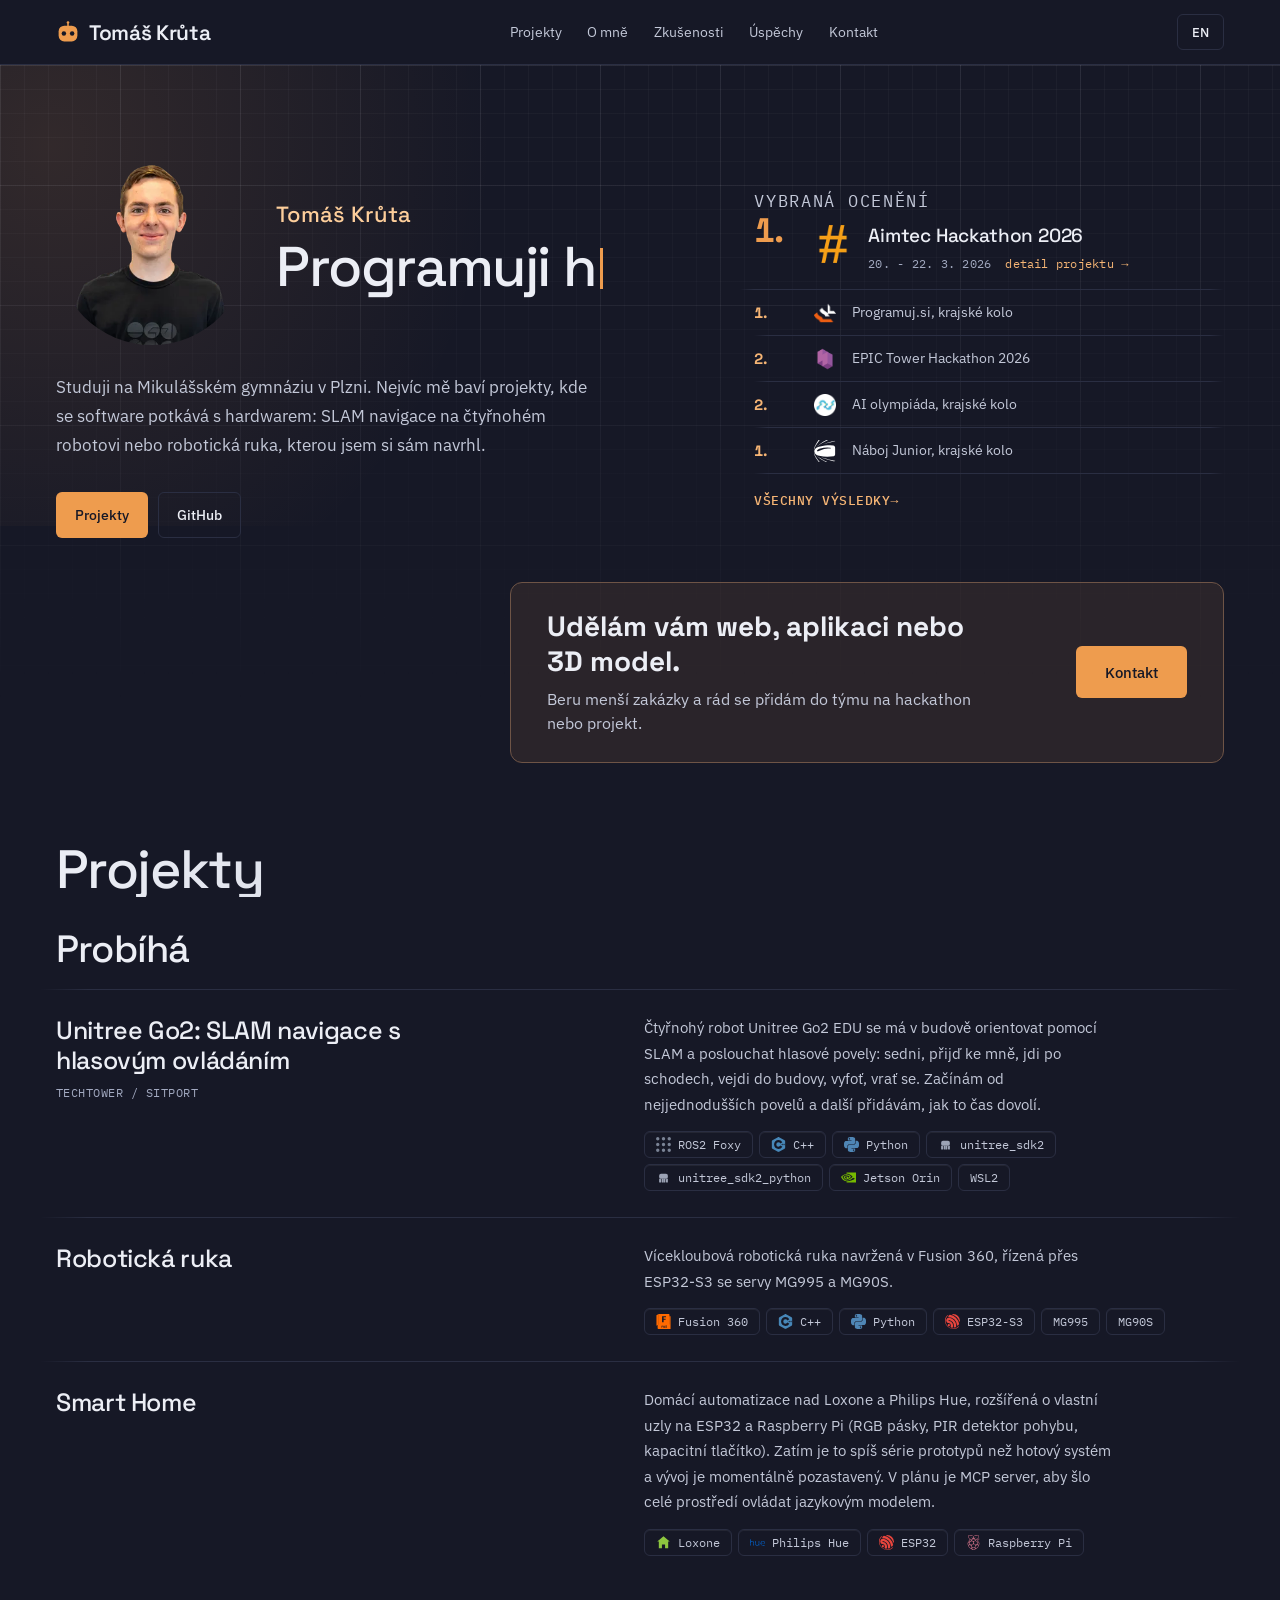
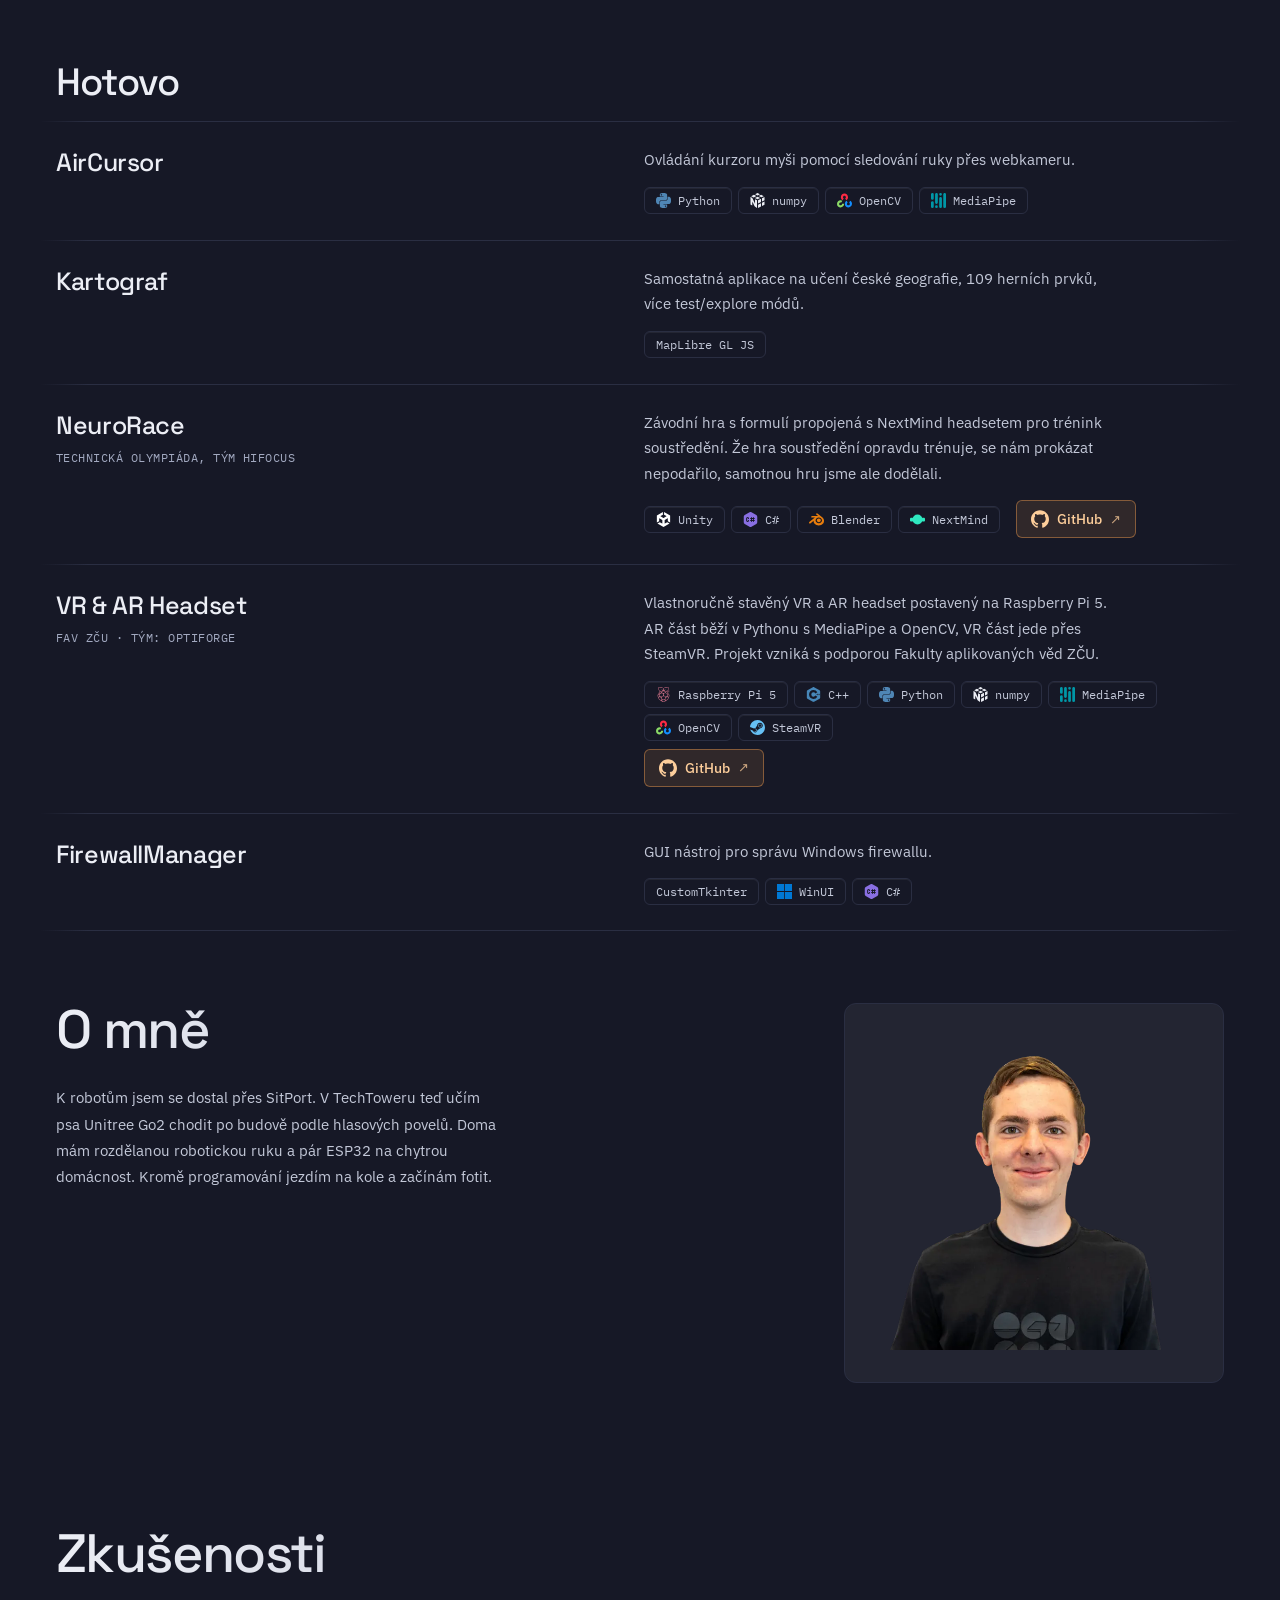
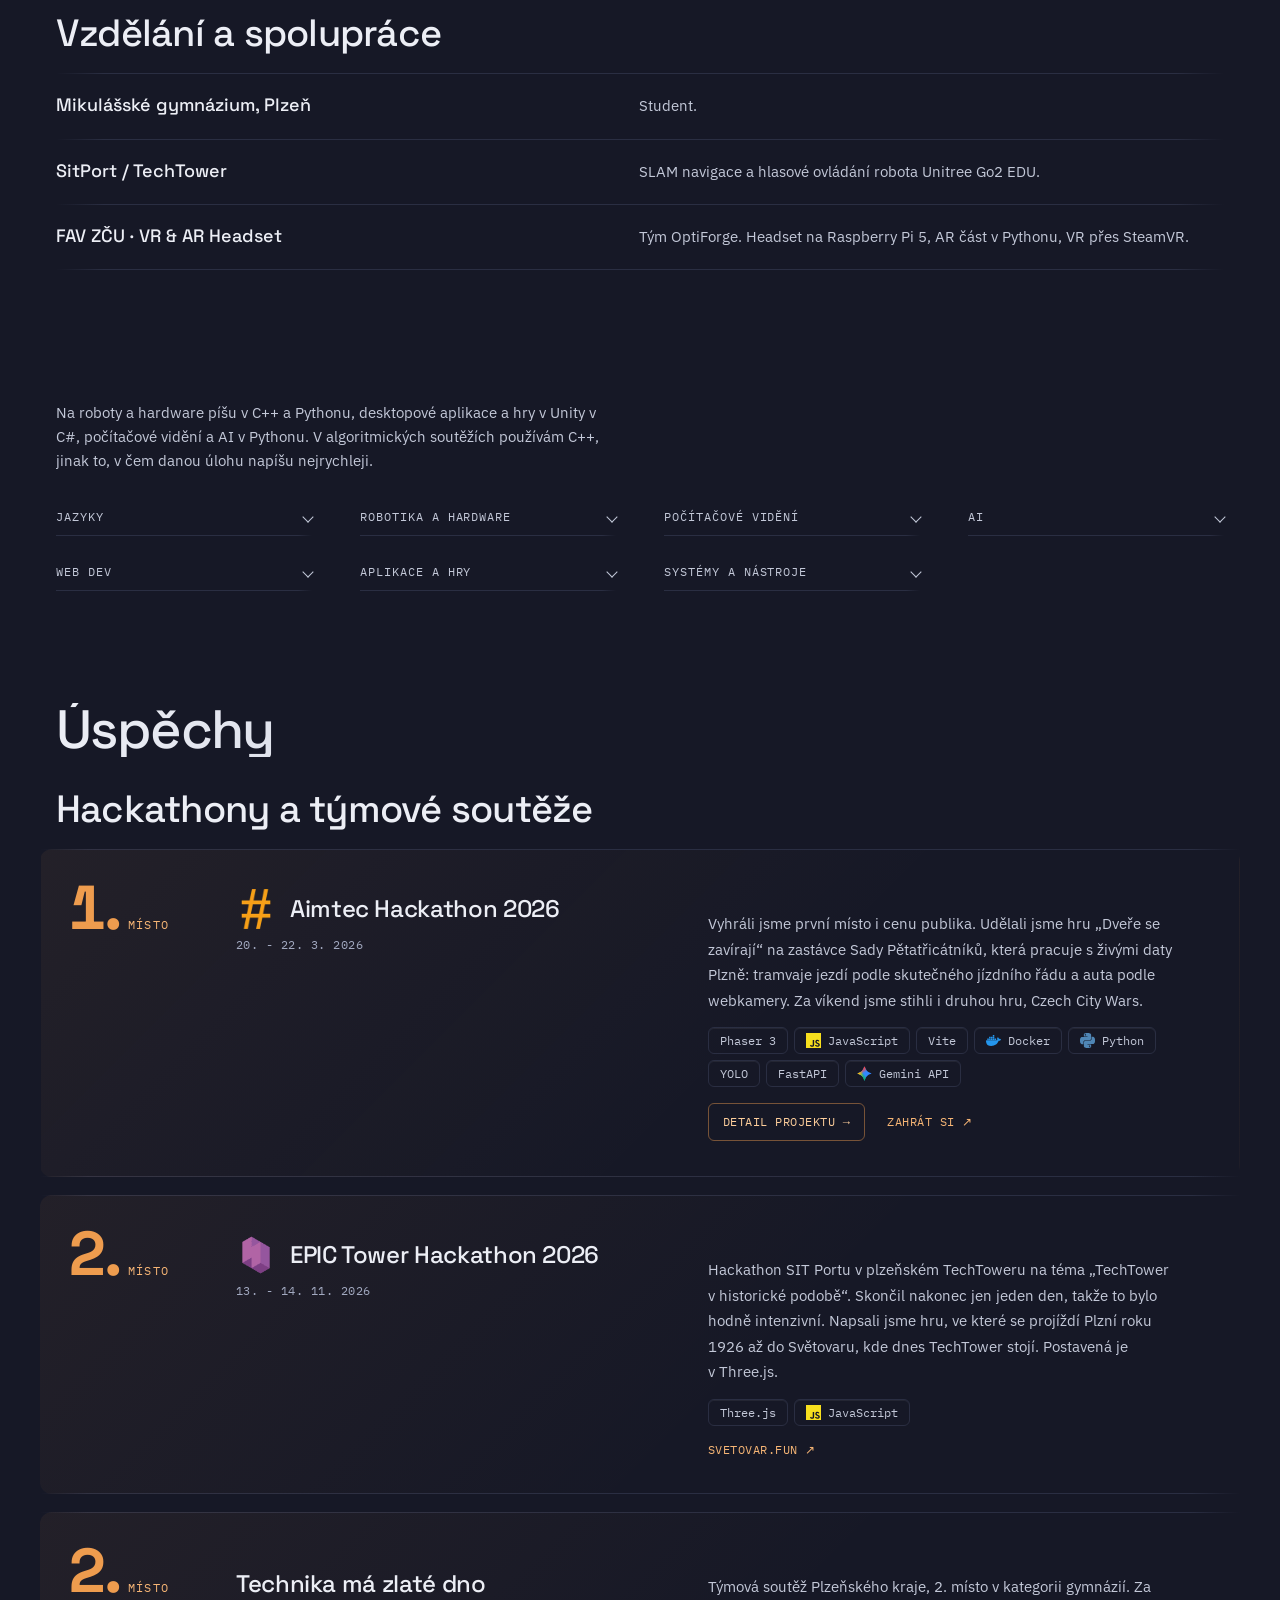
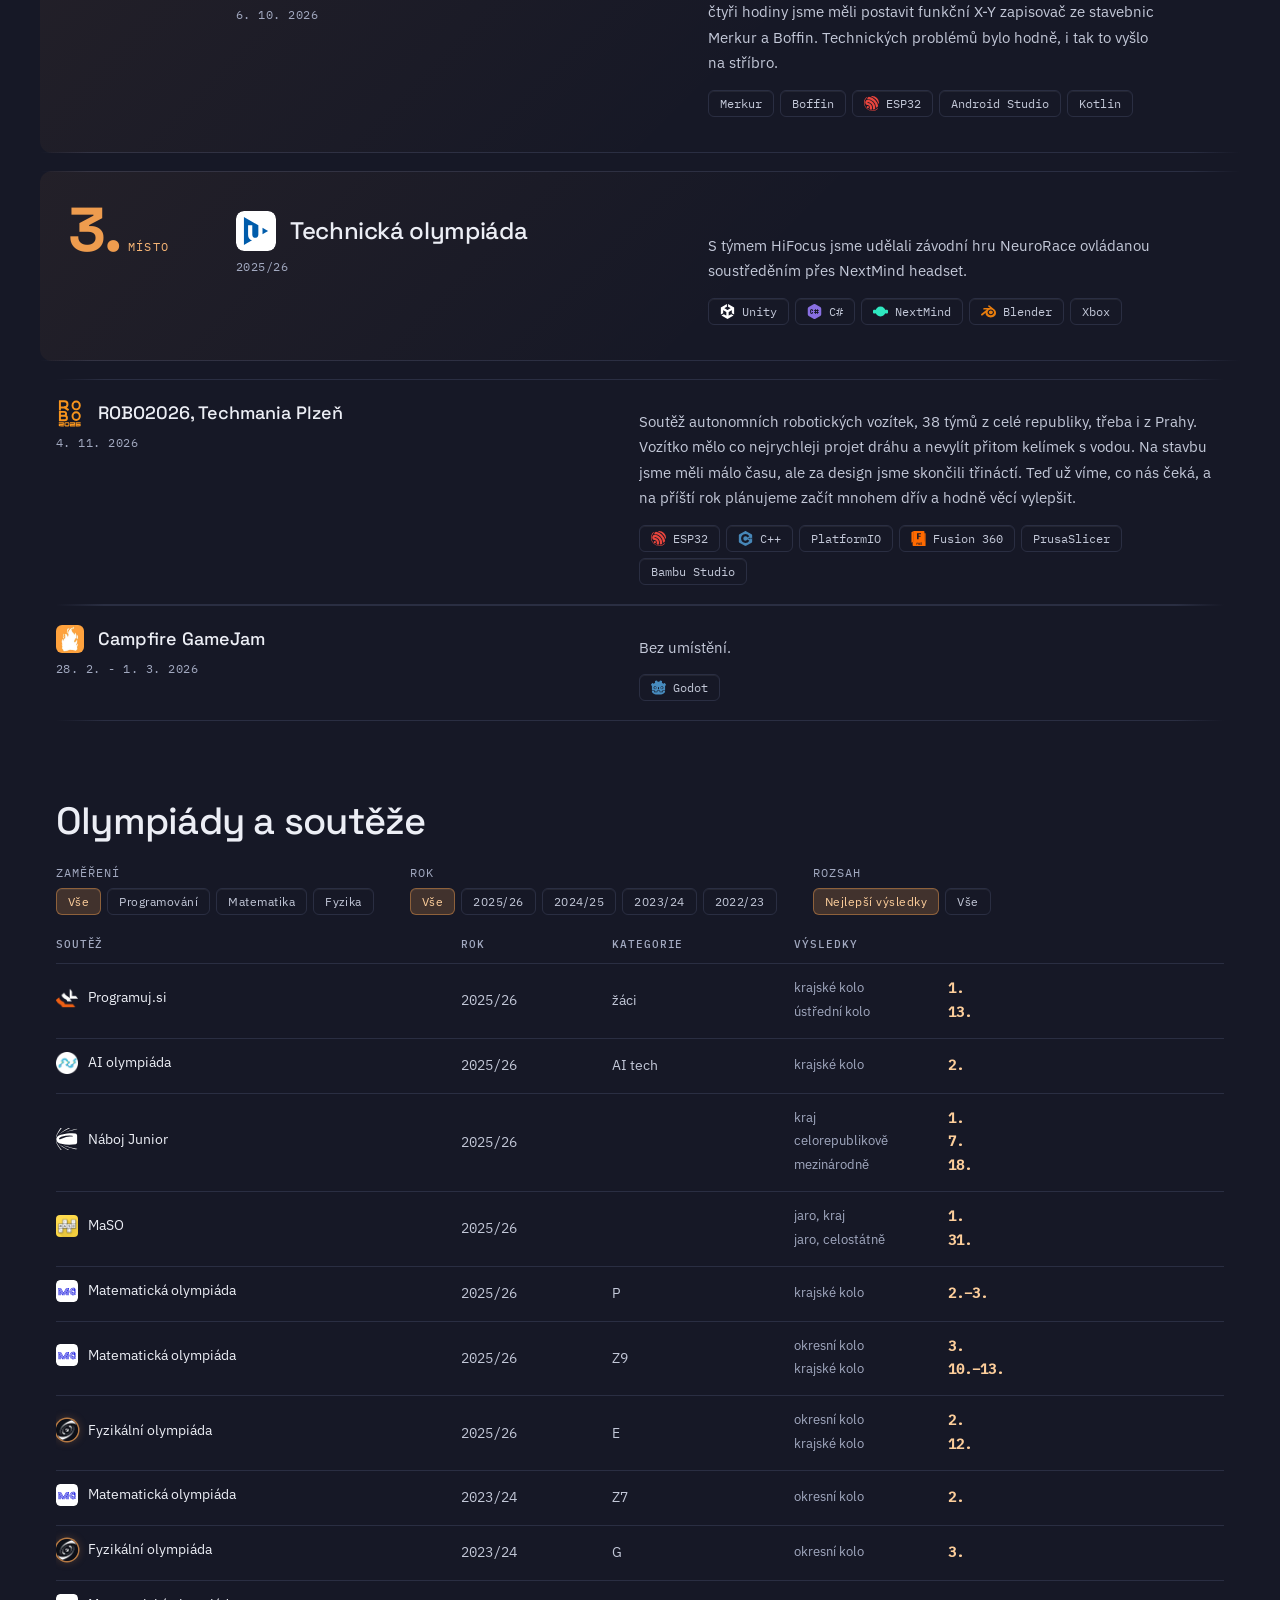
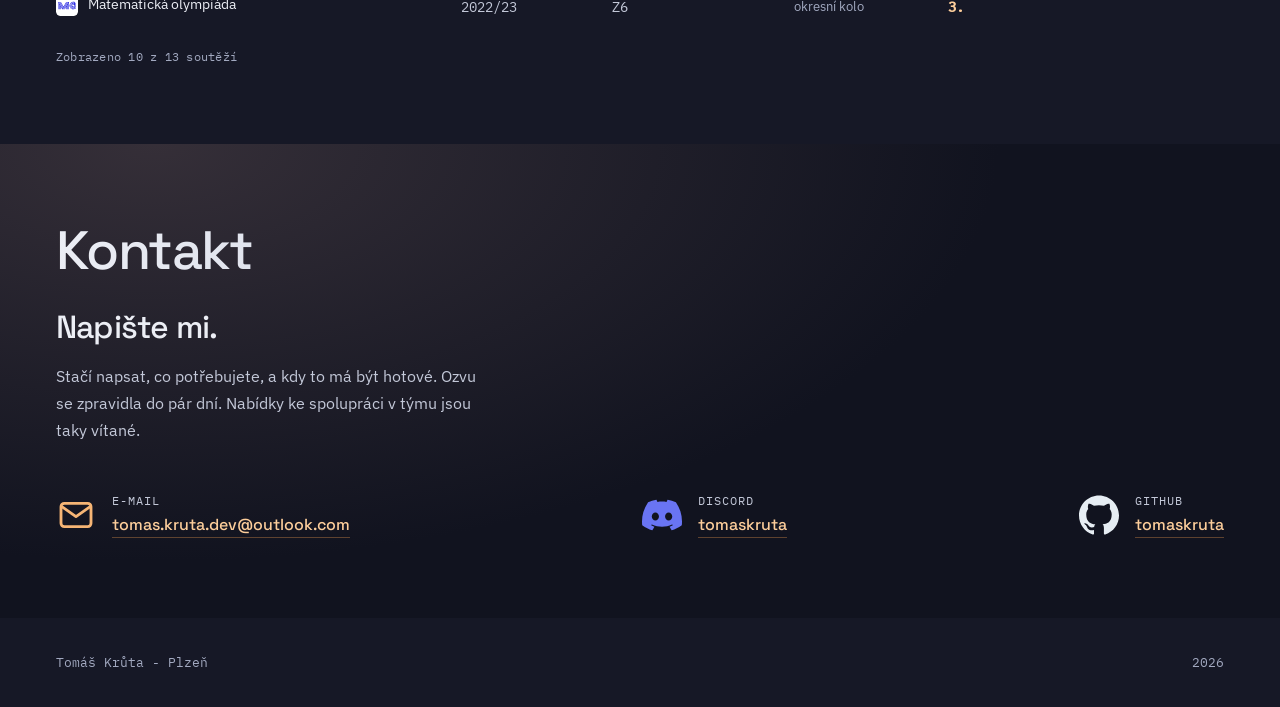
==== commit 4ebe9e79: "deploy: TomasKruta/PersonalWeb@aac6751261860a5a73823b13c0c52a020d242d3c" ====
--- a/index.html
+++ b/index.html
@@ -3,8 +3,9 @@
 <head>
 <meta charset="utf-8">
 <meta name="viewport" content="width=device-width, initial-scale=1">
-<title>Tomáš Krůta — vývojář, roboti a hry</title>
-<meta name="description" content="Student propojující software s hardwarem — SLAM navigace, robotická ruka, počítačové vidění, roboti a hry.">
+<title>Tomáš Krůta | student a programátor z Plzně</title>
+<meta name="description" content="Tomáš Krůta, student Mikulášského gymnázia v Plzni. Programuji roboty, hry a weby. Projekty, výsledky z hackathonů a olympiád a kontakt.">
+<meta name="author" content="Tomáš Krůta">
 <link rel="canonical" href="https://tomaskruta.dev/">
 
 <link rel="icon" href="assets/favicon.svg" type="image/svg+xml">
@@ -17,13 +18,13 @@
 <meta property="og:url" content="https://tomaskruta.dev/">
 <meta property="og:site_name" content="Tomáš Krůta">
 <meta property="og:locale" content="cs_CZ">
-<meta property="og:title" content="Tomáš Krůta — vývojář, roboti a hry">
-<meta property="og:description" content="Student propojující software s hardwarem — SLAM navigace, robotická ruka, počítačové vidění, roboti a hry.">
+<meta property="og:title" content="Tomáš Krůta | student a programátor z Plzně">
+<meta property="og:description" content="Tomáš Krůta, student Mikulášského gymnázia v Plzni. Programuji roboty, hry a weby. Projekty, výsledky z hackathonů a olympiád a kontakt.">
 <meta property="og:image" content="https://tomaskruta.dev/assets/Portrait.webp">
 
 <meta name="twitter:card" content="summary_large_image">
-<meta name="twitter:title" content="Tomáš Krůta — vývojář, roboti a hry">
-<meta name="twitter:description" content="Student propojující software s hardwarem — SLAM navigace, robotická ruka, počítačové vidění, roboti a hry.">
+<meta name="twitter:title" content="Tomáš Krůta | student a programátor z Plzně">
+<meta name="twitter:description" content="Tomáš Krůta, student Mikulášského gymnázia v Plzni. Programuji roboty, hry a weby. Projekty, výsledky z hackathonů a olympiád a kontakt.">
 <meta name="twitter:image" content="https://tomaskruta.dev/assets/Portrait.webp">
 
 <link rel="stylesheet" href="css/fonts.css">
@@ -33,22 +34,62 @@
 <script type="application/ld+json">
 {
   "@context": "https://schema.org",
-  "@type": "Person",
-  "name": "Tomáš Krůta",
-  "url": "https://tomaskruta.dev/",
-  "image": "https://tomaskruta.dev/assets/Portrait.webp",
-  "jobTitle": "Vývojář",
-  "affiliation": {
-    "@type": "EducationalOrganization",
-    "name": "Mikulášské gymnázium"
-  },
-  "address": {
-    "@type": "PostalAddress",
-    "addressLocality": "Plzeň",
-    "addressCountry": "CZ"
-  },
-  "sameAs": [
-    "https://github.com/tomaskruta"
+  "@graph": [
+    {
+      "@type": "WebSite",
+      "@id": "https://tomaskruta.dev/#website",
+      "url": "https://tomaskruta.dev/",
+      "name": "Tomáš Krůta",
+      "alternateName": "tomaskruta.dev",
+      "inLanguage": "cs",
+      "publisher": { "@id": "https://tomaskruta.dev/#person" }
+    },
+    {
+      "@type": "ProfilePage",
+      "@id": "https://tomaskruta.dev/#profile",
+      "url": "https://tomaskruta.dev/",
+      "name": "Tomáš Krůta | student a programátor z Plzně",
+      "isPartOf": { "@id": "https://tomaskruta.dev/#website" },
+      "mainEntity": { "@id": "https://tomaskruta.dev/#person" }
+    },
+    {
+      "@type": "Person",
+      "@id": "https://tomaskruta.dev/#person",
+      "name": "Tomáš Krůta",
+      "alternateName": "Tomas Kruta",
+      "givenName": "Tomáš",
+      "familyName": "Krůta",
+      "url": "https://tomaskruta.dev/",
+      "image": "https://tomaskruta.dev/assets/Portrait.webp",
+      "description": "Student Mikulášského gymnázia v Plzni. Programuje roboty, hry a weby, účastní se hackathonů a olympiád.",
+      "jobTitle": "Student",
+      "affiliation": {
+        "@type": "EducationalOrganization",
+        "name": "Mikulášské gymnázium v Plzni",
+        "url": "https://www.mikulasske.cz/"
+      },
+      "homeLocation": {
+        "@type": "Place",
+        "name": "Plzeň",
+        "address": {
+          "@type": "PostalAddress",
+          "addressLocality": "Plzeň",
+          "addressCountry": "CZ"
+        }
+      },
+      "knowsAbout": ["Robotika", "ROS2", "Počítačové vidění", "Python", "C++", "C#", "Unity", "Vývoj webů", "3D tisk"],
+      "award": [
+        "1. místo a cena publika, Aimtec Hackathon 2026",
+        "2. místo, EPIC Tower Hackathon 2026",
+        "2. místo, Technika má zlaté dno 2026 (kategorie gymnázií)",
+        "1. místo, Programuj.si, krajské kolo 2025/26",
+        "1. místo, Náboj Junior, krajské kolo 2025/26"
+      ],
+      "sameAs": [
+        "https://github.com/tomaskruta",
+        "https://www.instagram.com/kruta_tomas/"
+      ]
+    }
   ]
 }
 </script>
@@ -130,43 +171,39 @@
 <main>
 <!-- ==================== hero ====================
      Full-bleed: the drafting grid and the bloom run edge to edge, so the
-     section is NOT inside .container — hero__inner holds the measure. -->
+     section is NOT inside .container; hero__inner holds the measure. -->
 <section class="hero">
   <div class="hero__inner">
     <div class="hero__main">
       <div class="hero__titlewrap">
         <img id="hero-photo" class="hero-photo" src="assets/Portrait.webp" srcset="assets/Portrait-300.webp 300w, assets/Portrait-600.webp 600w, assets/Portrait.webp 861w" sizes="210px" alt="Tomáš Krůta" width="861" height="861" fetchpriority="high">
-        <h1
-          id="hero-h1"
-          class="hero__cycler"
-          aria-label="Programuji roboty, nástroje, aplikace a hry. Tvořím weby. Modeluji assety a díly pro 3D tisk. Propojuji hardware se softwarem."
-          data-aria-cs="Programuji roboty, nástroje, aplikace a hry. Tvořím weby. Modeluji assety a díly pro 3D tisk. Propojuji hardware se softwarem."
-          data-aria-en="I build robots, tools, apps and games. I build websites. I model assets and parts for 3D printing. I connect hardware and software."
-        ><span data-hero-text aria-hidden="true">Programuji roboty.</span><span class="hero__caret" aria-hidden="true"></span></h1>
+        <div class="hero__heading">
+          <h1 class="hero__name">Tomáš Krůta</h1>
+          <p id="hero-h1" class="hero__cycler"><span class="sr-only"
+            data-cs="Programuji roboty, hry a nástroje. Tvořím weby. Modeluji díly pro 3D tisk. Propojuji hardware se softwarem."
+            data-en="I build robots, games and tools. I build websites. I model parts for 3D printing. I connect hardware and software.">Programuji roboty, hry a nástroje. Tvořím weby. Modeluji díly pro 3D tisk. Propojuji hardware se softwarem.</span><span data-hero-text aria-hidden="true">Programuji roboty.</span><span class="hero__caret" aria-hidden="true"></span></p>
+        </div>
       </div>
       <p
-        data-cs="Student Mikulášského gymnázia v Plzni. Většina mých projektů spojuje software s hardwarem — od SLAM navigace čtyřnohého robota po vlastní robotickou ruku."
-        data-en="Student at Mikulášské gymnázium in Plzeň. Most of my projects put software next to hardware — from SLAM navigation on a quadruped robot to a robotic arm of my own design.">Student Mikulášského gymnázia v Plzni. Většina mých projektů spojuje software s hardwarem — od SLAM navigace čtyřnohého robota po vlastní robotickou ruku.</p>
+        data-cs="Studuji na Mikulášském gymnáziu v Plzni. Nejvíc mě baví projekty, kde se software potkává s hardwarem: SLAM navigace na čtyřnohém robotovi nebo robotická ruka, kterou jsem si sám navrhl."
+        data-en="I'm a student at Mikulášské gymnázium in Plzeň. I like projects where software meets hardware most: SLAM navigation on a quadruped robot, or a robotic arm I designed myself.">Studuji na Mikulášském gymnáziu v Plzni. Nejvíc mě baví projekty, kde se software potkává s hardwarem: SLAM navigace na čtyřnohém robotovi nebo robotická ruka, kterou jsem si sám navrhl.</p>
       <div class="hero__actions">
         <a class="btn btn-primary" href="#projekty" data-cs="Projekty" data-en="See the work">Projekty</a>
         <a class="btn btn-secondary" href="https://github.com/tomaskruta" target="_blank" rel="noopener">GitHub</a>
       </div>
     </div>
 
-    <!-- Credentials. Ruled, not boxed — the fading hairline is this page's own
-         separator language, so the panel belongs to the design rather than
-         sitting on top of it. -->
     <aside class="creds">
       <p class="creds__label" data-cs="Vybraná ocenění" data-en="Selected awards">Vybraná ocenění</p>
 
-      <a class="creds__lead" href="https://dveresezaviraji.cz/" target="_blank" rel="noopener">
+      <a class="creds__lead" href="projects/aimtec-hackathon-2026/">
         <span class="creds__lead-place">1.</span>
         <img class="complogo complogo--lead" src="assets/competitions/aimtec.webp" alt="" width="96" height="96" loading="lazy">
         <span class="creds__lead-text">
           <span class="creds__event">Aimtec Hackathon 2026</span>
           <span class="creds__meta">
-            <span data-cs="20.–22. 3. 2026" data-en="20–22 Mar 2026">20.–22. 3. 2026</span>
-            <span class="creds__go">dveresezaviraji.cz ↗</span>
+            <span data-cs="20. - 22. 3. 2026" data-en="20 - 22 Mar 2026">20. - 22. 3. 2026</span>
+            <span class="creds__go" data-cs="detail projektu →" data-en="project details →">detail projektu →</span>
           </span>
         </span>
       </a>
@@ -175,22 +212,22 @@
         <li>
           <span class="creds__place">1.</span>
           <img class="complogo" src="assets/competitions/programujsi.webp" alt="" width="96" height="96" loading="lazy">
-          <span data-cs="Programuj.si — krajské kolo" data-en="Programuj.si — regional round">Programuj.si — krajské kolo</span>
+          <span data-cs="Programuj.si, krajské kolo" data-en="Programuj.si, regional round">Programuj.si, krajské kolo</span>
+        </li>
+        <li>
+          <span class="creds__place">2.</span>
+          <img class="complogo" src="assets/competitions/sitport.png" alt="" width="64" height="64" loading="lazy">
+          <span>EPIC Tower Hackathon 2026</span>
         </li>
         <li>
           <span class="creds__place">2.</span>
           <img class="complogo" src="assets/competitions/aiolympiada.webp" alt="" width="96" height="96" loading="lazy">
-          <span data-cs="AI olympiáda — krajské kolo" data-en="AI Olympiad — regional round">AI olympiáda — krajské kolo</span>
+          <span data-cs="AI olympiáda, krajské kolo" data-en="AI Olympiad, regional round">AI olympiáda, krajské kolo</span>
         </li>
         <li>
           <span class="creds__place">1.</span>
           <img class="complogo" src="assets/competitions/naboj.svg" alt="" width="96" height="96" loading="lazy">
-          <span data-cs="Náboj Junior — krajské kolo" data-en="Náboj Junior — regional round">Náboj Junior — krajské kolo</span>
-        </li>
-        <li>
-          <span class="creds__place">18.</span>
-          <img class="complogo" src="assets/competitions/naboj.svg" alt="" width="96" height="96" loading="lazy">
-          <span data-cs="Náboj Junior — mezinárodně" data-en="Náboj Junior — international">Náboj Junior — mezinárodně</span>
+          <span data-cs="Náboj Junior, krajské kolo" data-en="Náboj Junior, regional round">Náboj Junior, krajské kolo</span>
         </li>
       </ul>
 
@@ -200,10 +237,10 @@
 
   <div class="hero__pitch">
     <div class="hero__pitch-text">
-      <p class="hero__pitch-lead" data-cs="Napište mi." data-en="Write to me.">Napište mi.</p>
+      <p class="hero__pitch-lead" data-cs="Udělám vám web, aplikaci nebo 3D model." data-en="I can build you a website, an app or a 3D model.">Udělám vám web, aplikaci nebo 3D model.</p>
       <p
-        data-cs="Jsem otevřený hackathonům, soutěžím, spolupráci na projektech, stážím i zakázkám — webu, softwaru, hardwaru i 3D tisku."
-        data-en="I'm open to hackathons, competitions, project collaborations, internships and freelance work — web, software, hardware and 3D printing.">Jsem otevřený hackathonům, soutěžím, spolupráci na projektech, stážím i zakázkám — webu, softwaru, hardwaru i 3D tisku.</p>
+        data-cs="Beru menší zakázky a rád se přidám do týmu na hackathon nebo projekt."
+        data-en="I take on smaller commissions and I'm happy to join a team for a hackathon or a project.">Beru menší zakázky a rád se přidám do týmu na hackathon nebo projekt.</p>
     </div>
     <a class="btn btn-primary" href="#kontakt" data-cs="Kontakt" data-en="Contact">Kontakt</a>
   </div>
@@ -219,13 +256,13 @@
 
     <div class="entry rule-top">
       <div class="entry__head">
-        <h4>Unitree Go2 — SLAM navigace s hlasovým ovládáním</h4>
+        <h4>Unitree Go2: SLAM navigace s hlasovým ovládáním</h4>
         <p class="entry__meta">TechTower / SitPort</p>
       </div>
       <div class="entry__body">
         <p
-          data-cs="Indoor SLAM navigace na Unitree Go2 EDU s hlasovými příkazy (sedni, přijď ke mně, jdi po schodech, vejdi do budovy, vyfoť, vrať se). Škálováno podle obtížnosti a času."
-          data-en="Indoor SLAM navigation on a Unitree Go2 EDU driven by voice commands (sit, come to me, climb the stairs, enter the building, take a photo, return). Scoped by difficulty and time available.">Indoor SLAM navigace na Unitree Go2 EDU s hlasovými příkazy (sedni, přijď ke mně, jdi po schodech, vejdi do budovy, vyfoť, vrať se). Škálováno podle obtížnosti a času.</p>
+          data-cs="Čtyřnohý robot Unitree Go2 EDU se má v budově orientovat pomocí SLAM a poslouchat hlasové povely: sedni, přijď ke mně, jdi po schodech, vejdi do budovy, vyfoť, vrať se. Začínám od nejjednodušších povelů a další přidávám, jak to čas dovolí."
+          data-en="A Unitree Go2 EDU quadruped should find its way around a building using SLAM and follow voice commands: sit, come to me, climb the stairs, enter the building, take a photo, return. I'm starting with the simplest commands and adding more as time allows.">Čtyřnohý robot Unitree Go2 EDU se má v budově orientovat pomocí SLAM a poslouchat hlasové povely: sedni, přijď ke mně, jdi po schodech, vejdi do budovy, vyfoť, vrať se. Začínám od nejjednodušších povelů a další přidávám, jak to čas dovolí.</p>
         <div class="stack">
           <span class="tag tag-neutral"><svg class="icon" style="color:#7A8395" aria-hidden="true"><use href="#i-ros"></use></svg>ROS2 Foxy</span>
           <span class="tag tag-neutral"><svg class="icon" style="color:#4787B8" aria-hidden="true"><use href="#i-cplusplus"></use></svg>C++</span>
@@ -263,8 +300,8 @@
       </div>
       <div class="entry__body">
         <p
-          data-cs="Domácí automatizace nad Loxone a Philips Hue, rozšířená o vlastní uzly na ESP32 a Raspberry Pi — RGB pásky, PIR detektor pohybu a kapacitní tlačítko. Zatím je to spíš série prototypů než hotový systém a vývoj je momentálně pozastavený. V plánu je MCP server, aby šlo celé prostředí ovládat jazykovým modelem."
-          data-en="Home automation over Loxone and Philips Hue, extended with custom ESP32 and Raspberry Pi nodes — RGB strips, a PIR motion detector and a capacitive button. Still closer to a series of prototypes than a finished system, and development is paused for now. An MCP server is planned so the whole setup can be driven by a language model.">Domácí automatizace nad Loxone a Philips Hue, rozšířená o vlastní uzly na ESP32 a Raspberry Pi — RGB pásky, PIR detektor pohybu a kapacitní tlačítko. Zatím je to spíš série prototypů než hotový systém a vývoj je momentálně pozastavený. V plánu je MCP server, aby šlo celé prostředí ovládat jazykovým modelem.</p>
+          data-cs="Domácí automatizace nad Loxone a Philips Hue, rozšířená o vlastní uzly na ESP32 a Raspberry Pi (RGB pásky, PIR detektor pohybu, kapacitní tlačítko). Zatím je to spíš série prototypů než hotový systém a vývoj je momentálně pozastavený. V plánu je MCP server, aby šlo celé prostředí ovládat jazykovým modelem."
+          data-en="Home automation over Loxone and Philips Hue, extended with custom ESP32 and Raspberry Pi nodes (RGB strips, a PIR motion detector, a capacitive button). Still closer to a series of prototypes than a finished system, and development is paused for now. An MCP server is planned so the whole setup can be driven by a language model.">Domácí automatizace nad Loxone a Philips Hue, rozšířená o vlastní uzly na ESP32 a Raspberry Pi (RGB pásky, PIR detektor pohybu, kapacitní tlačítko). Zatím je to spíš série prototypů než hotový systém a vývoj je momentálně pozastavený. V plánu je MCP server, aby šlo celé prostředí ovládat jazykovým modelem.</p>
         <div class="stack">
           <span class="tag tag-neutral"><svg class="icon" style="color:#8DC63F" aria-hidden="true"><use href="#i-loxone"></use></svg>Loxone</span>
           <span class="tag tag-neutral"><svg class="icon" style="color:#0065D3" aria-hidden="true"><use href="#i-philipshue"></use></svg>Philips Hue</span>
@@ -316,8 +353,8 @@
       </div>
       <div class="entry__body">
         <p
-          data-cs="Závodní hra s formulí propojená s NextMind headsetem pro trénink soustředění. Výsledky tréninku nebyly přesvědčivé, hra byla dodělána."
-          data-en="A formula racing game wired to a NextMind headset for focus training. The training results were not convincing; the game was finished anyway.">Závodní hra s formulí propojená s NextMind headsetem pro trénink soustředění. Výsledky tréninku nebyly přesvědčivé, hra byla dodělána.</p>
+          data-cs="Závodní hra s formulí propojená s NextMind headsetem pro trénink soustředění. Že hra soustředění opravdu trénuje, se nám prokázat nepodařilo, samotnou hru jsme ale dodělali."
+          data-en="A formula racing game wired to a NextMind headset for focus training. We couldn't show that it really trains focus, but the game itself is finished.">Závodní hra s formulí propojená s NextMind headsetem pro trénink soustředění. Že hra soustředění opravdu trénuje, se nám prokázat nepodařilo, samotnou hru jsme ale dodělali.</p>
         <div class="entry__aside">
           <div class="stack">
             <span class="tag tag-neutral"><svg class="icon" style="color:#FFFFFF" aria-hidden="true"><use href="#i-unity"></use></svg>Unity</span>
@@ -376,8 +413,8 @@
     <div>
       <h2 class="section-title" data-cs="O mně" data-en="About">O mně</h2>
       <p
-        data-cs="Studuji na Mikulášském gymnáziu v Plzni. Většina mých projektů spojuje software s hardwarem — počítačové vidění, robotika, mikrokontrolery. S roboty pracuji díky SitPortu, v prostorách TechToweru. Mimo to mě baví cyklistika a začínám s fotografováním."
-        data-en="I study at Mikulášské gymnázium in Plzeň. Most of my projects put software next to hardware — computer vision, robotics, microcontrollers. I get to work with robots thanks to SitPort, in the TechTower space. Outside of that I enjoy cycling and I'm getting into photography.">Studuji na Mikulášském gymnáziu v Plzni. Většina mých projektů spojuje software s hardwarem — počítačové vidění, robotika, mikrokontrolery. S roboty pracuji díky SitPortu, v prostorách TechToweru. Mimo to mě baví cyklistika a začínám s fotografováním.</p>
+        data-cs="K robotům jsem se dostal přes SitPort. V TechToweru teď učím psa Unitree Go2 chodit po budově podle hlasových povelů. Doma mám rozdělanou robotickou ruku a pár ESP32 na chytrou domácnost. Kromě programování jezdím na kole a začínám fotit."
+        data-en="I got into robots through SitPort. At TechTower I'm currently teaching a Unitree Go2 robot dog to move around a building on voice commands. At home there's a half-built robotic arm and a few ESP32 boards for the smart home. Outside of programming I ride a bike and I'm getting into photography.">K robotům jsem se dostal přes SitPort. V TechToweru teď učím psa Unitree Go2 chodit po budově podle hlasových povelů. Doma mám rozdělanou robotickou ruku a pár ESP32 na chytrou domácnost. Kromě programování jezdím na kole a začínám fotit.</p>
     </div>
     <figure class="about__figure">
       <div class="lighten portrait">
@@ -403,27 +440,25 @@
       <p class="row__title row__head">SitPort / TechTower</p>
       <div class="row__body">
         <p
-          data-cs="Robotika — SLAM navigace a hlasové ovládání na Unitree Go2 EDU."
-          data-en="Robotics — SLAM navigation and voice control on a Unitree Go2 EDU.">Robotika — SLAM navigace a hlasové ovládání na Unitree Go2 EDU.</p>
+          data-cs="SLAM navigace a hlasové ovládání robota Unitree Go2 EDU."
+          data-en="SLAM navigation and voice control for a Unitree Go2 EDU.">SLAM navigace a hlasové ovládání robota Unitree Go2 EDU.</p>
       </div>
     </div>
 
     <div class="row rule-both">
-      <p class="row__title row__head">FAV ZČU — VR &amp; AR Headset</p>
+      <p class="row__title row__head">FAV ZČU · VR &amp; AR Headset</p>
       <div class="row__body">
         <p
-          data-cs="Tým: OptiForge. Headset na Raspberry Pi 5 — AR v Pythonu, VR přes SteamVR."
-          data-en="Team: OptiForge. A headset on a Raspberry Pi 5 — AR in Python, VR through SteamVR.">Tým: OptiForge. Headset na Raspberry Pi 5 — AR v Pythonu, VR přes SteamVR.</p>
+          data-cs="Tým OptiForge. Headset na Raspberry Pi 5, AR část v Pythonu, VR přes SteamVR."
+          data-en="Team OptiForge. A headset on a Raspberry Pi 5, AR side in Python, VR through SteamVR.">Tým OptiForge. Headset na Raspberry Pi 5, AR část v Pythonu, VR přes SteamVR.</p>
       </div>
     </div>
 
     <h3 class="group-title group-title--spaced" data-cs="Tech stack" data-en="Tech stack">Tech stack</h3>
     <p class="group-lede"
-      data-cs="Jazyk volím podle úlohy: hardware a roboti — C++ a Python, desktopové aplikace — C#, počítačové vidění a AI — Python, hry v Unity — C#. V soutěžích s algoritmy sahám po C++, v ostatních programovacích soutěžích střídám Python, C++ i C# podle toho, co jde napsat nejrychleji."
-      data-en="The language depends on the task: hardware and robots — C++ and Python, desktop apps — C#, computer vision and AI — Python, Unity games — C#. Algorithm contests are almost always C++; in other programming contests I switch between Python, C++ and C# depending on what's fastest to write.">Jazyk volím podle úlohy: hardware a roboti — C++ a Python, desktopové aplikace — C#, počítačové vidění a AI — Python, hry v Unity — C#. V soutěžích s algoritmy sahám po C++, v ostatních programovacích soutěžích střídám Python, C++ i C# podle toho, co jde napsat nejrychleji.</p>
-
-    <!-- Grouped by area, not rated by level: skill bars and percentages are
-         invented numbers. -->
+      data-cs="Na roboty a hardware píšu v C++ a Pythonu, desktopové aplikace a hry v Unity v C#, počítačové vidění a AI v Pythonu. V algoritmických soutěžích používám C++, jinak to, v čem danou úlohu napíšu nejrychleji."
+      data-en="For robots and hardware I write C++ and Python, desktop apps and Unity games in C#, computer vision and AI in Python. In algorithm contests I use C++, otherwise whatever gets the task written fastest.">Na roboty a hardware píšu v C++ a Pythonu, desktopové aplikace a hry v Unity v C#, počítačové vidění a AI v Pythonu. V algoritmických soutěžích používám C++, jinak to, v čem danou úlohu napíšu nejrychleji.</p>
+
     <div class="stackgroups">
 
       <div class="stackgroups__grid">
@@ -504,34 +539,100 @@
   <section id="uspechy">
     <h2 class="section-title" data-cs="Úspěchy" data-en="Achievements">Úspěchy</h2>
 
-    <h3 class="group-title" data-cs="Hackathony" data-en="Hackathons">Hackathony</h3>
-
-    <!-- The win. Carried by a display numeral and the page's own rules rather
-         than by a card, so it reads as an editorial feature, not a component. -->
-    <div class="award rule-both">
+    <h3 class="group-title" data-cs="Hackathony a týmové soutěže" data-en="Hackathons and team competitions">Hackathony a týmové soutěže</h3>
+
+    <div class="award award--link rule-both">
       <p class="award__place">
         <span class="award__num">1.</span>
         <span class="award__place-label" data-cs="místo" data-en="place">místo</span>
       </p>
       <div class="award__head">
         <p class="award__title"><img class="complogo complogo--award" src="assets/competitions/aimtec.webp" alt="" width="96" height="96" loading="lazy">Aimtec Hackathon 2026</p>
-        <p class="award__date">20.–22. 3. 2026</p>
+        <p class="award__date">20. - 22. 3. 2026</p>
       </div>
       <div class="award__body">
         <p
-          data-cs="Vítězný tým. Projekt „Dveře se zavírají“ — výsledek je nasazený a veřejně dostupný."
-          data-en="Winning team. The project “Dveře se zavírají” shipped and is publicly available.">Vítězný tým. Projekt „Dveře se zavírají“ — výsledek je nasazený a veřejně dostupný.</p>
-        <a class="award__link" href="https://dveresezaviraji.cz/" target="_blank" rel="noopener">dveresezaviraji.cz ↗</a>
+          data-cs="Vyhráli jsme první místo i cenu publika. Udělali jsme hru „Dveře se zavírají“ na zastávce Sady Pětatřicátníků, která pracuje s živými daty Plzně: tramvaje jezdí podle skutečného jízdního řádu a auta podle webkamery. Za víkend jsme stihli i druhou hru, Czech City Wars."
+          data-en="We took first place and the audience award. We made “Dveře se zavírají”, a game at the Sady Pětatřicátníků tram stop that runs on Plzeň's live data: trams follow the real timetable and cars come from a webcam. Over the weekend we also made a second game, Czech City Wars.">Vyhráli jsme první místo i cenu publika. Udělali jsme hru „Dveře se zavírají“ na zastávce Sady Pětatřicátníků, která pracuje s živými daty Plzně: tramvaje jezdí podle skutečného jízdního řádu a auta podle webkamery. Za víkend jsme stihli i druhou hru, Czech City Wars.</p>
+        <div class="stack award__stack"><span class="tag tag-neutral">Phaser 3</span><span class="tag tag-neutral"><svg class="icon" style="color:#F7DF1E" aria-hidden="true"><use href="#i-javascript"></use></svg>JavaScript</span><span class="tag tag-neutral">Vite</span><span class="tag tag-neutral"><svg class="icon" style="color:#2496ED" aria-hidden="true"><use href="#i-docker"></use></svg>Docker</span><span class="tag tag-neutral"><svg class="icon" style="color:#4F86B5" aria-hidden="true"><use href="#i-python"></use></svg>Python</span><span class="tag tag-neutral">YOLO</span><span class="tag tag-neutral">FastAPI</span><span class="tag tag-neutral"><svg class="icon" aria-hidden="true"><use href="#i-gemini-color"></use></svg>Gemini API</span></div>
+        <a class="award__link award__stretch" href="projects/aimtec-hackathon-2026/" data-cs="Detail projektu →" data-en="Project details →">Detail projektu →</a>
+        <a class="award__link" href="https://dveresezaviraji.cz/" target="_blank" rel="noopener" data-cs="Zahrát si ↗" data-en="Play it ↗">Zahrát si ↗</a>
+      </div>
+    </div>
+
+    <div class="award rule-both">
+      <p class="award__place">
+        <span class="award__num">2.</span>
+        <span class="award__place-label" data-cs="místo" data-en="place">místo</span>
+      </p>
+      <div class="award__head">
+        <p class="award__title"><img class="complogo complogo--award" src="assets/competitions/sitport.png" alt="" width="64" height="64" loading="lazy">EPIC Tower Hackathon 2026</p>
+        <p class="award__date">13. - 14. 11. 2026</p>
+      </div>
+      <div class="award__body">
+        <p
+          data-cs="Hackathon SIT Portu v plzeňském TechToweru na téma „TechTower v historické podobě“. Skončil nakonec jen jeden den, takže to bylo hodně intenzivní. Napsali jsme hru, ve které se projíždí Plzní roku 1926 až do Světovaru, kde dnes TechTower stojí. Postavená je v Three.js."
+          data-en="A SIT Port hackathon at TechTower in Plzeň, themed “TechTower as it used to be”. It ended up lasting just one day, so it was very intense. We wrote a game where you ride through Plzeň in 1926 all the way to Světovar, where TechTower stands today. Built with Three.js.">Hackathon SIT Portu v plzeňském TechToweru na téma „TechTower v historické podobě“. Skončil nakonec jen jeden den, takže to bylo hodně intenzivní. Napsali jsme hru, ve které se projíždí Plzní roku 1926 až do Světovaru, kde dnes TechTower stojí. Postavená je v Three.js.</p>
+        <div class="stack award__stack"><span class="tag tag-neutral">Three.js</span><span class="tag tag-neutral"><svg class="icon" style="color:#F7DF1E" aria-hidden="true"><use href="#i-javascript"></use></svg>JavaScript</span></div>
+        <a class="award__link" href="https://svetovar.fun/" target="_blank" rel="noopener">svetovar.fun ↗</a>
+      </div>
+    </div>
+
+    <div class="award rule-both">
+      <p class="award__place">
+        <span class="award__num">2.</span>
+        <span class="award__place-label" data-cs="místo" data-en="place">místo</span>
+      </p>
+      <div class="award__head">
+        <p class="award__title">Technika má zlaté dno</p>
+        <p class="award__date">6. 10. 2026</p>
+      </div>
+      <div class="award__body">
+        <p
+          data-cs="Týmová soutěž Plzeňského kraje, 2. místo v kategorii gymnázií. Za čtyři hodiny jsme měli postavit funkční X-Y zapisovač ze stavebnic Merkur a Boffin. Technických problémů bylo hodně, i tak to vyšlo na stříbro."
+          data-en="A Plzeň Region team contest, 2nd place in the grammar school category. We had four hours to build a working X-Y plotter from Merkur and Boffin kits. Plenty of technical problems, but it was still enough for silver.">Týmová soutěž Plzeňského kraje, 2. místo v kategorii gymnázií. Za čtyři hodiny jsme měli postavit funkční X-Y zapisovač ze stavebnic Merkur a Boffin. Technických problémů bylo hodně, i tak to vyšlo na stříbro.</p>
+        <div class="stack award__stack"><span class="tag tag-neutral">Merkur</span><span class="tag tag-neutral">Boffin</span><span class="tag tag-neutral"><svg class="icon" style="color:#E9453D" aria-hidden="true"><use href="#i-espressif"></use></svg>ESP32</span><span class="tag tag-neutral">Android Studio</span><span class="tag tag-neutral">Kotlin</span></div>
+      </div>
+    </div>
+
+    <div class="award rule-both">
+      <p class="award__place">
+        <span class="award__num">3.</span>
+        <span class="award__place-label" data-cs="místo" data-en="place">místo</span>
+      </p>
+      <div class="award__head">
+        <p class="award__title"><img class="complogo complogo--award" src="assets/competitions/technickaolympiada-zcu.svg" alt="" width="96" height="96" loading="lazy">Technická olympiáda</p>
+        <p class="award__date">2025/26</p>
+      </div>
+      <div class="award__body">
+        <p
+          data-cs="S týmem HiFocus jsme udělali závodní hru NeuroRace ovládanou soustředěním přes NextMind headset."
+          data-en="With team HiFocus we built NeuroRace, a racing game controlled by focus through a NextMind headset.">S týmem HiFocus jsme udělali závodní hru NeuroRace ovládanou soustředěním přes NextMind headset.</p>
+        <div class="stack award__stack"><span class="tag tag-neutral"><svg class="icon" style="color:#FFFFFF" aria-hidden="true"><use href="#i-unity"></use></svg>Unity</span><span class="tag tag-neutral"><svg class="icon" style="color:#896FE2" aria-hidden="true"><use href="#i-csharp"></use></svg>C#</span><span class="tag tag-neutral"><svg class="icon" style="color:#2FE8C0" aria-hidden="true"><use href="#i-nextmind"></use></svg>NextMind</span><span class="tag tag-neutral"><svg class="icon" style="color:#E87D0D" aria-hidden="true"><use href="#i-blender"></use></svg>Blender</span><span class="tag tag-neutral">Xbox</span></div>
+      </div>
+    </div>
+
+    <div class="row row--baseline rule-both">
+      <div class="row__head">
+        <p class="row__title row__title--logo"><img class="complogo complogo--row" src="assets/competitions/robo2026.svg" alt="" width="96" height="96" loading="lazy">ROBO2026, Techmania Plzeň</p>
+        <p class="row__date">4. 11. 2026</p>
+      </div>
+      <div class="row__body">
+        <p
+          data-cs="Soutěž autonomních robotických vozítek, 38 týmů z celé republiky, třeba i z Prahy. Vozítko mělo co nejrychleji projet dráhu a nevylít přitom kelímek s vodou. Na stavbu jsme měli málo času, ale za design jsme skončili třináctí. Teď už víme, co nás čeká, a na příští rok plánujeme začít mnohem dřív a hodně věcí vylepšit."
+          data-en="A contest for autonomous robot vehicles, 38 teams from all over the country, Prague included. The vehicle had to cover the course as fast as possible without spilling a cup of water. We had little time to build, but we came 13th for design. Now we know what to expect, and for next year we plan to start much earlier and improve a lot.">Soutěž autonomních robotických vozítek, 38 týmů z celé republiky, třeba i z Prahy. Vozítko mělo co nejrychleji projet dráhu a nevylít přitom kelímek s vodou. Na stavbu jsme měli málo času, ale za design jsme skončili třináctí. Teď už víme, co nás čeká, a na příští rok plánujeme začít mnohem dřív a hodně věcí vylepšit.</p>
+        <div class="stack award__stack"><span class="tag tag-neutral"><svg class="icon" style="color:#E9453D" aria-hidden="true"><use href="#i-espressif"></use></svg>ESP32</span><span class="tag tag-neutral"><svg class="icon" style="color:#4787B8" aria-hidden="true"><use href="#i-cplusplus"></use></svg>C++</span><span class="tag tag-neutral">PlatformIO</span><span class="tag tag-neutral"><svg class="icon" style="color:#FF6A00" aria-hidden="true"><use href="#i-fusion"></use></svg>Fusion 360</span><span class="tag tag-neutral">PrusaSlicer</span><span class="tag tag-neutral">Bambu Studio</span></div>
       </div>
     </div>
 
     <div class="row row--baseline rule-both">
       <div class="row__head">
         <p class="row__title row__title--logo"><img class="complogo complogo--row" src="assets/competitions/campfire.webp" alt="" width="96" height="96" loading="lazy">Campfire GameJam</p>
-        <p class="row__date">28. 2.–1. 3. 2026</p>
+        <p class="row__date">28. 2. - 1. 3. 2026</p>
       </div>
       <div class="row__body">
         <p data-cs="Bez umístění." data-en="No placement.">Bez umístění.</p>
+        <div class="stack award__stack"><span class="tag tag-neutral"><svg class="icon" style="color:#478CBF" aria-hidden="true"><use href="#i-godotengine"></use></svg>Godot</span></div>
       </div>
     </div>
 
@@ -560,12 +661,11 @@
             <th data-cs="Soutěž" data-en="Competition">Soutěž</th>
             <th data-cs="Rok" data-en="Year">Rok</th>
             <th data-cs="Kategorie" data-en="Category">Kategorie</th>
-            <th data-cs="Kolo" data-en="Round">Kolo</th>
-            <th data-cs="Výsledek" data-en="Result">Výsledek</th>
+            <th data-cs="Výsledky" data-en="Results">Výsledky</th>
           </tr>
         </thead>
         <tbody id="competitions-body">
-          <!-- Static fallback for no-JS/crawlers — mirrors js/portfolio.js
+          <!-- Static fallback for no-JS/crawlers, mirrors js/portfolio.js
                renderCompetitions() output for the full COMPETITIONS array
                (unfiltered). JS replaces this on load and re-renders it on
                every filter change; keep both in sync when editing data. -->
@@ -573,141 +673,79 @@
             <td><span class="compcell"><img class="complogo" src="assets/competitions/programujsi.webp" alt="" width="96" height="96" loading="lazy">Programuj.si</span></td>
             <td>2025/26</td>
             <td>žáci</td>
-            <td>krajské kolo</td>
-            <td>1.</td>
-          </tr>
-          <tr>
-            <td><span class="compcell"><img class="complogo" src="assets/competitions/programujsi.webp" alt="" width="96" height="96" loading="lazy">Programuj.si</span></td>
-            <td>2025/26</td>
-            <td>žáci</td>
-            <td>ústřední kolo</td>
-            <td>13.</td>
+            <td><span class="res"><span class="res__round">krajské kolo</span><b>1.</b></span><span class="res"><span class="res__round">ústřední kolo</span><b>13.</b></span></td>
           </tr>
           <tr>
             <td><span class="compcell"><img class="complogo" src="assets/competitions/aiolympiada.webp" alt="" width="96" height="96" loading="lazy">AI olympiáda</span></td>
             <td>2025/26</td>
             <td>AI tech</td>
-            <td>krajské kolo</td>
-            <td>2.</td>
-          </tr>
-          <tr>
-            <td><span class="compcell"><img class="complogo" src="assets/competitions/technickaolympiada-zcu.svg" alt="" width="96" height="96" loading="lazy">Technická olympiáda</span></td>
-            <td>2025/26</td>
-            <td>NeuroRace</td>
-            <td>—</td>
-            <td>3. místo ve skupině</td>
+            <td><span class="res"><span class="res__round">krajské kolo</span><b>2.</b></span></td>
           </tr>
           <tr>
             <td><span class="compcell"><img class="complogo" src="assets/competitions/naboj.svg" alt="" width="96" height="96" loading="lazy">Náboj Junior</span></td>
             <td>2025/26</td>
-            <td>—</td>
-            <td>kraj</td>
-            <td>1.</td>
-          </tr>
-          <tr>
-            <td><span class="compcell"><img class="complogo" src="assets/competitions/naboj.svg" alt="" width="96" height="96" loading="lazy">Náboj Junior</span></td>
-            <td>2025/26</td>
-            <td>—</td>
-            <td>celorepublikově</td>
-            <td>7.</td>
-          </tr>
-          <tr>
-            <td><span class="compcell"><img class="complogo" src="assets/competitions/naboj.svg" alt="" width="96" height="96" loading="lazy">Náboj Junior</span></td>
-            <td>2025/26</td>
-            <td>—</td>
-            <td>mezinárodně</td>
-            <td>18.</td>
+            <td></td>
+            <td><span class="res"><span class="res__round">kraj</span><b>1.</b></span><span class="res"><span class="res__round">celorepublikově</span><b>7.</b></span><span class="res"><span class="res__round">mezinárodně</span><b>18.</b></span></td>
           </tr>
           <tr>
             <td><span class="compcell"><img class="complogo" src="assets/competitions/maso.webp" alt="" width="96" height="96" loading="lazy">MaSO</span></td>
             <td>2025/26</td>
-            <td>—</td>
-            <td>jaro, kraj</td>
-            <td>1.</td>
-          </tr>
-          <tr>
-            <td><span class="compcell"><img class="complogo" src="assets/competitions/maso.webp" alt="" width="96" height="96" loading="lazy">MaSO</span></td>
-            <td>2025/26</td>
-            <td>—</td>
-            <td>jaro, celostátně</td>
-            <td>31.</td>
+            <td></td>
+            <td><span class="res"><span class="res__round">jaro, kraj</span><b>1.</b></span><span class="res"><span class="res__round">jaro, celostátně</span><b>31.</b></span></td>
           </tr>
           <tr>
             <td><span class="compcell"><img class="complogo" src="assets/competitions/matematickaolympiada.svg" alt="" width="96" height="96" loading="lazy">Matematická olympiáda</span></td>
             <td>2025/26</td>
             <td>P</td>
-            <td>krajské kolo</td>
-            <td>2.–3.</td>
+            <td><span class="res"><span class="res__round">krajské kolo</span><b>2.–3.</b></span></td>
           </tr>
           <tr>
             <td><span class="compcell"><img class="complogo" src="assets/competitions/matematickaolympiada.svg" alt="" width="96" height="96" loading="lazy">Matematická olympiáda</span></td>
             <td>2025/26</td>
             <td>Z9</td>
-            <td>okresní kolo</td>
-            <td>3.</td>
-          </tr>
-          <tr>
-            <td><span class="compcell"><img class="complogo" src="assets/competitions/matematickaolympiada.svg" alt="" width="96" height="96" loading="lazy">Matematická olympiáda</span></td>
-            <td>2025/26</td>
-            <td>Z9</td>
-            <td>krajské kolo</td>
-            <td>10.–13.</td>
+            <td><span class="res"><span class="res__round">okresní kolo</span><b>3.</b></span><span class="res"><span class="res__round">krajské kolo</span><b>10.–13.</b></span></td>
           </tr>
           <tr>
             <td><span class="compcell"><img class="complogo complogo--fo" src="assets/competitions/fyzikalniolympiada-galaxy.webp" alt="" width="96" height="96" loading="lazy">Fyzikální olympiáda</span></td>
             <td>2025/26</td>
             <td>E</td>
-            <td>okresní kolo</td>
-            <td>2.</td>
-          </tr>
-          <tr>
-            <td><span class="compcell"><img class="complogo complogo--fo" src="assets/competitions/fyzikalniolympiada-galaxy.webp" alt="" width="96" height="96" loading="lazy">Fyzikální olympiáda</span></td>
-            <td>2025/26</td>
-            <td>E</td>
-            <td>krajské kolo</td>
-            <td>12.</td>
+            <td><span class="res"><span class="res__round">okresní kolo</span><b>2.</b></span><span class="res"><span class="res__round">krajské kolo</span><b>12.</b></span></td>
           </tr>
           <tr>
             <td><span class="compcell"><img class="complogo" src="assets/competitions/maso.webp" alt="" width="96" height="96" loading="lazy">MaSO</span></td>
             <td>2024/25</td>
-            <td>—</td>
-            <td>jaro, kraj</td>
-            <td>6.</td>
+            <td></td>
+            <td><span class="res"><span class="res__round">jaro, kraj</span><b>6.</b></span></td>
           </tr>
           <tr>
             <td><span class="compcell"><img class="complogo" src="assets/competitions/matematickaolympiada.svg" alt="" width="96" height="96" loading="lazy">Matematická olympiáda</span></td>
             <td>2024/25</td>
             <td>Z8</td>
-            <td>okresní kolo</td>
-            <td>3.–6.</td>
+            <td><span class="res"><span class="res__round">okresní kolo</span><b>3.–6.</b></span></td>
           </tr>
           <tr>
             <td><span class="compcell"><img class="complogo complogo--fo" src="assets/competitions/fyzikalniolympiada-galaxy.webp" alt="" width="96" height="96" loading="lazy">Fyzikální olympiáda</span></td>
             <td>2024/25</td>
             <td>F</td>
-            <td>okresní kolo</td>
-            <td>5.</td>
+            <td><span class="res"><span class="res__round">okresní kolo</span><b>5.</b></span></td>
           </tr>
           <tr>
             <td><span class="compcell"><img class="complogo" src="assets/competitions/matematickaolympiada.svg" alt="" width="96" height="96" loading="lazy">Matematická olympiáda</span></td>
             <td>2023/24</td>
             <td>Z7</td>
-            <td>okresní kolo</td>
-            <td>2.</td>
+            <td><span class="res"><span class="res__round">okresní kolo</span><b>2.</b></span></td>
           </tr>
           <tr>
             <td><span class="compcell"><img class="complogo complogo--fo" src="assets/competitions/fyzikalniolympiada-galaxy.webp" alt="" width="96" height="96" loading="lazy">Fyzikální olympiáda</span></td>
             <td>2023/24</td>
             <td>G</td>
-            <td>okresní kolo</td>
-            <td>3.</td>
+            <td><span class="res"><span class="res__round">okresní kolo</span><b>3.</b></span></td>
           </tr>
           <tr>
             <td><span class="compcell"><img class="complogo" src="assets/competitions/matematickaolympiada.svg" alt="" width="96" height="96" loading="lazy">Matematická olympiáda</span></td>
             <td>2022/23</td>
             <td>Z6</td>
-            <td>okresní kolo</td>
-            <td>3.</td>
+            <td><span class="res"><span class="res__round">okresní kolo</span><b>3.</b></span></td>
           </tr>
         </tbody>
       </table>
@@ -726,8 +764,8 @@
     <h2 class="section-title" data-cs="Kontakt" data-en="Contact">Kontakt</h2>
     <p class="statement statement--contact" data-cs="Napište mi." data-en="Get in touch.">Napište mi.</p>
     <p class="contact__lede"
-      data-cs="Otevřený hackathonům, soutěžím, spolupráci na projektech, stážím i zakázkám — 3D tisk, web, software i hardware."
-      data-en="Open to hackathons, competitions, project collaborations, internships and freelance work — 3D printing, web, software and hardware.">Otevřený hackathonům, soutěžím, spolupráci na projektech, stážím i zakázkám — 3D tisk, web, software i hardware.</p>
+      data-cs="Stačí napsat, co potřebujete, a kdy to má být hotové. Ozvu se zpravidla do pár dní. Nabídky ke spolupráci v týmu jsou taky vítané."
+      data-en="Just tell me what you need and when it should be done. I usually reply within a few days. Offers to team up are welcome too.">Stačí napsat, co potřebujete, a kdy to má být hotové. Ozvu se zpravidla do pár dní. Nabídky ke spolupráci v týmu jsou taky vítané.</p>
       <div class="contact__grid">
         <div class="contact__item">
           <svg class="icon contact__icon" aria-hidden="true"><use href="#i-mail"></use></svg>
--- a/css/portfolio.css
+++ b/css/portfolio.css
@@ -1 +1 @@
-html{scroll-behavior:smooth;background:#161826}body{margin:0;text-wrap:pretty;background:var(--color-bg);color:var(--color-text);font-family:var(--font-body);min-height:100vh;position:relative}@media (prefers-reduced-motion:reduce){html{scroll-behavior:auto}}@keyframes nocturne-blink{0%,100%{opacity:1}50%{opacity:.25}}::selection{background:var(--color-accent);color:#161826;text-shadow:none}a{color:var(--color-accent);text-underline-offset:3px;transition:color 160ms ease}a:hover{color:var(--color-accent-200)}.contact__lede a,.container p a{text-decoration:underline;text-decoration-color:color-mix(in srgb,var(--color-accent) 40%,transparent);transition:color 160ms ease,text-decoration-color 160ms ease}.container p a:hover{text-decoration-color:var(--color-accent-200)}.gh-btn{display:inline-flex;align-items:center;gap:8px;min-height:36px;padding:0 14px;border:1px solid color-mix(in srgb,var(--color-accent) 45%,transparent);border-radius:var(--radius-sm);background:color-mix(in srgb,var(--color-accent) 12%,transparent);color:var(--color-accent-200);font-family:var(--font-body);font-size:14px;font-weight:500;text-decoration:none;transition:background 160ms ease,border-color 160ms ease,color 160ms ease,transform 160ms ease,box-shadow 160ms ease}.gh-btn .icon{width:18px;height:18px}.gh-btn__arrow{font-size:13px;opacity:.75}.gh-btn:hover{background:color-mix(in srgb,var(--color-accent) 22%,transparent);border-color:var(--color-accent);color:var(--color-text);transform:translateY(-1px);box-shadow:0 4px 14px color-mix(in srgb,var(--color-accent) 20%,transparent)}@media (prefers-reduced-motion:reduce){.gh-btn{transition:background 160ms ease,border-color 160ms ease,color 160ms ease}}:where(a,button):focus-visible{outline:2px solid var(--color-accent);outline-offset:3px;border-radius:3px}.container{max-width:1280px;margin:0 auto;padding:0 clamp(20px,5vw,56px)}.section-title{font-family:var(--font-heading);font-weight:500;font-size:clamp(34px, 4.4vw, 54px);line-height:1;letter-spacing:-.03em;margin:0 0 32px;background:linear-gradient(100deg,var(--color-text),var(--color-neutral-300) 65%);background-clip:text;-webkit-background-clip:text;color:transparent}.group-title{font-family:var(--font-heading);font-weight:500;font-size:clamp(26px, 3.2vw, 38px);line-height:1.1;letter-spacing:-.02em;color:var(--color-text);margin:0 0 18px}.group-title--spaced{margin-top:80px}.group-title--filters{margin-bottom:22px}.group-lede{max-width:62ch;margin:-8px 0 28px;color:var(--color-neutral-300);font-size:15px;line-height:1.6}.rule-both,.rule-top{background-image:linear-gradient(to right,transparent,var(--color-divider) 48px,var(--color-divider) calc(100% - 48px),transparent);background-repeat:no-repeat;background-position:top;background-size:100% 1px}.rule-both{background-image:linear-gradient(to right,transparent,var(--color-divider) 48px,var(--color-divider) calc(100% - 48px),transparent),linear-gradient(to right,transparent,var(--color-divider) 48px,var(--color-divider) calc(100% - 48px),transparent);background-repeat:no-repeat,no-repeat;background-position:top,bottom;background-size:100% 1px,100% 1px}.reticle{position:fixed;left:0;top:0;width:26px;height:26px;z-index:60;pointer-events:none;opacity:0;transition:opacity .2s ease;will-change:transform,width,height}.reticle__corner{position:absolute;width:11px;height:11px}.reticle__corner--nw{left:0;top:0;border-left:1.5px solid var(--color-accent);border-top:1.5px solid var(--color-accent)}.reticle__corner--ne{right:0;top:0;border-right:1.5px solid var(--color-accent);border-top:1.5px solid var(--color-accent)}.reticle__corner--sw{left:0;bottom:0;border-left:1.5px solid var(--color-accent);border-bottom:1.5px solid var(--color-accent)}.reticle__corner--se{right:0;bottom:0;border-right:1.5px solid var(--color-accent);border-bottom:1.5px solid var(--color-accent)}.reticle__scan{position:absolute;left:1px;right:1px;top:50%;height:1px;opacity:0;background:linear-gradient(to right,transparent,color-mix(in srgb,var(--color-accent) 55%,transparent),transparent)}.reticle__label{position:absolute;left:0;top:100%;margin-top:7px;display:flex;align-items:center;gap:6px;font-family:var(--font-mono);font-size:11px;letter-spacing:.06em;text-transform:uppercase;white-space:nowrap;color:var(--color-accent-200);opacity:0;transition:opacity 160ms ease}.reticle__dot{width:5px;height:5px;border-radius:50%;background:var(--color-accent);animation:nocturne-blink 1.4s ease-in-out infinite}@media (prefers-reduced-motion:reduce){.reticle__dot{animation:none}}.hero{position:relative;overflow:hidden;padding:88px 0 32px}.hero__inner{position:relative;z-index:1;display:grid;grid-template-columns:minmax(0,1.35fr) minmax(0,1fr);gap:48px clamp(32px,5vw,80px);align-items:start;max-width:1280px;margin:0 auto;padding:0 clamp(20px,5vw,56px)}.hero::before{content:'';position:absolute;inset:-30% 0 auto 0;height:680px;z-index:0;pointer-events:none;background:radial-gradient(48% 100% at 4% 44%,color-mix(in srgb,var(--color-accent) 13%,transparent) 0,transparent 72%)}.hero::after{content:'';position:absolute;inset:0;z-index:0;pointer-events:none;background-image:linear-gradient(to right,color-mix(in srgb,var(--color-text) 3.5%,transparent) 1px,transparent 1px),linear-gradient(to bottom,color-mix(in srgb,var(--color-text) 3.5%,transparent) 1px,transparent 1px),linear-gradient(to right,color-mix(in srgb,var(--color-text) 7%,transparent) 1px,transparent 1px),linear-gradient(to bottom,color-mix(in srgb,var(--color-text) 7%,transparent) 1px,transparent 1px);background-size:24px 24px,24px 24px,120px 120px,120px 120px;-webkit-mask-image:linear-gradient(to bottom,#000 0%,rgba(0,0,0,.45) 52%,transparent 88%);mask-image:linear-gradient(to bottom,#000 0%,rgba(0,0,0,.45) 52%,transparent 88%)}.hero__titlewrap{display:flex;align-items:center;gap:clamp(18px,3vw,28px);margin-bottom:4px}.hero-photo{display:block;object-fit:cover;object-position:50% 15%;border-radius:50%;flex:none;width:clamp(110px,15vw,210px);height:clamp(110px,15vw,210px)}.hero__titlewrap h1{font-size:clamp(30px, 4.6vw, 56px)}.hero h1{font-family:var(--font-heading);font-weight:500;font-size:clamp(38px, 6vw, 76px);line-height:1.08;letter-spacing:-.025em;margin:0;max-width:20ch;overflow-wrap:anywhere}.hero__caret{display:inline-block;width:3px;height:.74em;margin-left:5px;vertical-align:-.06em;background:var(--color-accent);animation:nocturne-blink 1s ease-in-out infinite}@media (prefers-reduced-motion:reduce){.hero__caret{animation:none;opacity:.6}}.hero p{font-size:17px;line-height:1.7;color:var(--color-neutral-300);max-width:54ch;margin:28px 0 0}.hero__actions{display:flex;flex-wrap:wrap;gap:10px;margin-top:32px}.hero__pitch{position:relative;z-index:1;display:flex;flex-wrap:nowrap;align-items:center;gap:28px;margin-top:44px;margin-left:auto;margin-right:clamp(20px,5vw,56px);max-width:640px;padding:26px clamp(24px,4vw,36px);border:1px solid color-mix(in srgb,var(--color-accent) 35%,var(--color-divider));border-radius:var(--radius-md);background:color-mix(in srgb,var(--color-accent) 9%,transparent)}.hero__pitch-text{flex:1 1 auto;min-width:0}@media (max-width:560px){.hero__pitch{flex-wrap:wrap}}.hero__pitch-lead{margin:0 0 6px;font-family:var(--font-heading);font-weight:700;font-size:clamp(22px, 2.6vw, 28px);color:var(--color-text)}.hero__pitch-text p:not(.hero__pitch-lead){margin:0;color:var(--color-neutral-300);font-size:16px;line-height:1.55}.hero__pitch .btn{flex:none;min-height:50px;padding:0 28px;font-size:15px}@media (max-width:700px){.hero__pitch{margin-top:36px;margin-left:clamp(20px,5vw,56px);max-width:none}}@media (max-width:900px){.hero{padding-top:64px}.hero__inner{grid-template-columns:minmax(0,1fr);gap:44px}}.creds{padding-top:6px}.creds__label{font-family:var(--font-mono);font-size:12px;letter-spacing:.1em;text-transform:uppercase;color:var(--color-neutral-400);margin:0 0 18px}.creds__lead,.creds__list li{background-image:linear-gradient(to right,transparent,var(--color-divider) 14px,var(--color-divider) calc(100% - 14px),transparent);background-repeat:no-repeat;background-position:bottom;background-size:100% 1px}.creds__lead{position:relative;display:flex;align-items:baseline;gap:16px;padding:0 0 18px 14px;margin-left:-14px;text-decoration:none;color:inherit}.creds__lead::before{content:'';position:absolute;left:0;top:2px;bottom:16px;width:2px;background:var(--color-accent);transform:scaleY(0);transform-origin:center;transition:transform 220ms ease}.creds__lead:hover::before{transform:scaleY(1)}@media (prefers-reduced-motion:reduce){.creds__lead::before{transition:none}}.creds__lead-place{font-family:var(--font-heading);font-weight:700;font-size:34px;line-height:.9;letter-spacing:-.03em;color:var(--color-accent);font-feature-settings:'tnum' 1;flex:none;min-width:44px;transition:color 180ms ease}.creds__lead:hover .creds__lead-place{color:var(--color-accent-200)}.creds__lead-text{min-width:0}.creds__event{display:block;font-family:var(--font-heading);font-weight:500;font-size:19px;line-height:1.25;letter-spacing:-.01em;color:var(--color-text);transition:color 180ms ease}.creds__lead:hover .creds__event{color:var(--color-accent-200)}.creds__meta{display:flex;flex-wrap:wrap;gap:4px 14px;margin-top:8px;font-family:var(--font-mono);font-size:12px;letter-spacing:.02em;color:var(--color-neutral-400);font-feature-settings:'tnum' 1}.creds__go{color:var(--color-accent-300);transition:color 160ms ease}.creds__lead:hover .creds__go{color:var(--color-accent-200)}.creds__list{list-style:none;margin:0;padding:0}.creds__list li{display:flex;align-items:center;gap:16px;padding:12px 0;font-size:14px;line-height:1.4;color:var(--color-neutral-300)}.creds__place{font-family:var(--font-heading);font-weight:700;font-size:15px;color:var(--color-accent-300);font-feature-settings:'tnum' 1;min-width:44px;flex:none}.creds__all{display:inline-block;margin-top:18px;font-family:var(--font-mono);font-weight:500;font-size:13px;letter-spacing:.04em;text-transform:uppercase;text-decoration:none;color:var(--color-accent-300);transition:color 160ms ease,transform 160ms ease}.creds__all::after{content:' →';display:inline-block;transition:transform 160ms ease}.creds__all:hover{color:var(--color-accent-200)}.creds__all:hover::after{transform:translateX(3px)}#projekty{padding:48px 0 0}.entry{position:relative;display:flex;flex-wrap:wrap;gap:14px clamp(24px,4vw,48px);padding:26px 16px;margin-inline:-16px;transition:background-color 220ms ease}.entry::before{content:'';position:absolute;left:0;top:8px;bottom:8px;width:2px;background:var(--color-accent);transform:scaleY(0);transform-origin:center;transition:transform 220ms ease}.entry:hover{background-color:color-mix(in srgb,var(--color-text) 3.5%,transparent)}.entry:hover::before{transform:scaleY(1)}@media (prefers-reduced-motion:reduce){.entry::before{transition:none}}.entry__head{flex:1 1 290px;min-width:0}.entry__body{flex:1 1 330px;min-width:0}.entry__head h4{font-family:var(--font-heading);font-weight:500;font-size:clamp(20px, 2.1vw, 25px);line-height:1.2;letter-spacing:-.015em;margin:0;transition:color 220ms ease}.entry:hover .entry__head h4{color:var(--color-accent-200)}.entry__meta{font-family:var(--font-mono);font-size:12px;letter-spacing:.04em;text-transform:uppercase;color:var(--color-neutral-400);margin:10px 0 0}.entry__body p{font-size:15px;line-height:1.7;margin:0;color:var(--color-neutral-300);max-width:52ch}.stack{display:flex;flex-wrap:wrap;gap:6px;margin:14px 0 0}.entry__aside{display:flex;flex-wrap:wrap;align-items:center;gap:8px 16px;margin:14px 0 0}.entry__aside .stack{margin:0}.entry__toggle{display:none}@media (max-width:680px){.entry{row-gap:10px;padding-block:20px}.entry__head{position:relative}.entry__toggle{display:inline-flex;align-items:center;gap:6px;margin-top:10px;padding:0;background:0 0;border:0;font-family:var(--font-mono);font-size:12px;letter-spacing:.06em;text-transform:uppercase;color:var(--color-accent-300);cursor:pointer}.entry__toggle::before{content:'';position:absolute;inset:-10px 0}.entry__toggle svg{width:12px;height:12px;transition:transform .2s ease}.entry.is-open .entry__toggle svg{transform:rotate(180deg)}.entry:not(.is-open) .entry__body .stack,.entry:not(.is-open) .entry__body>p{display:none}.entry:not(.is-open) .entry__aside{margin-top:0}.entry:not(.is-open) .entry__body:not(:has(.gh-btn)){display:none}}@media (max-width:680px) and (prefers-reduced-motion:reduce){.entry__toggle svg{transition:none}}#o-mne{display:grid;grid-template-columns:minmax(300px,1fr) minmax(240px,380px);gap:32px clamp(24px,5vw,72px);align-items:start;padding:72px 0}@media (max-width:700px){#o-mne{grid-template-columns:1fr}}#o-mne .section-title{margin-bottom:28px}#o-mne p.statement{font-family:var(--font-heading);font-weight:500;font-size:clamp(25px, 3vw, 34px);line-height:1.15;letter-spacing:-.02em;margin:0;max-width:24ch}#o-mne p{font-size:15px;line-height:1.75;color:var(--color-neutral-300);max-width:50ch;margin:22px 0 0}.about__figure{margin:0}.portrait{border-radius:var(--radius-md);width:100%;aspect-ratio:1/1;padding:clamp(16px,3vw,32px);box-sizing:border-box;display:flex;align-items:flex-end;justify-content:center}.portrait img{display:block;width:100%;height:100%;object-fit:contain}#cv{padding:72px 0 40px}#uspechy{padding:72px 0 80px}.row{display:flex;flex-wrap:wrap;gap:8px clamp(24px,4vw,48px);padding:20px 0}.row--baseline{align-items:baseline}.row__head{flex:1 1 270px;min-width:0}.row__body{flex:1 1 320px;min-width:0}.row__title{font-family:var(--font-heading);font-weight:500;font-size:18px;line-height:1.3;margin:0}.row__date{font-family:var(--font-mono);font-size:12px;letter-spacing:.04em;text-transform:uppercase;color:var(--color-neutral-400);font-feature-settings:'tnum' 1;margin:8px 0 0}.row__body p{font-size:15px;line-height:1.7;margin:0;color:var(--color-neutral-300)}.row__body--inline{display:flex;flex-wrap:wrap;align-items:center;gap:8px 16px}.award{position:relative;z-index:0;display:flex;flex-wrap:wrap;align-items:baseline;gap:16px clamp(24px,4vw,48px);padding:34px clamp(16px,3vw,28px) 36px;margin-inline:clamp(-16px,-3vw,-28px)}.award::before{content:'';position:absolute;inset:0;z-index:-1;background:linear-gradient(135deg,color-mix(in srgb,var(--color-accent) 6%,transparent),transparent 60%);border-radius:var(--radius-md)}.award::after{content:'';position:absolute;left:0;top:8px;bottom:8px;width:2px;background:var(--color-accent);transform:scaleY(0);transform-origin:center;transition:transform 220ms ease}.award:hover::after{transform:scaleY(1)}@media (prefers-reduced-motion:reduce){.award::after{transition:none}}.award__place{flex:none;display:flex;align-items:baseline;gap:9px;margin:0;min-width:110px}.award__num{font-family:var(--font-heading);font-weight:700;font-size:clamp(44px, 5.2vw, 62px);line-height:.82;letter-spacing:-.04em;color:var(--color-accent);font-feature-settings:'tnum' 1}.award__place-label{font-family:var(--font-mono);font-size:12px;letter-spacing:.1em;text-transform:uppercase;color:var(--color-accent-300)}.award__head{flex:1 1 240px;min-width:0}.award__body{flex:1 1 320px;min-width:0}.award__title{font-family:var(--font-heading);font-weight:500;font-size:clamp(20px, 2.1vw, 24px);line-height:1.25;letter-spacing:-.015em;margin:0}.award__date{font-family:var(--font-mono);font-size:12px;letter-spacing:.04em;text-transform:uppercase;color:var(--color-neutral-400);font-feature-settings:'tnum' 1;margin:8px 0 0}.award__body p{font-size:15px;line-height:1.7;color:var(--color-neutral-300);margin:0;max-width:52ch}.award__link{display:inline-block;margin-top:14px;font-family:var(--font-mono);font-size:12px;letter-spacing:.04em;text-transform:uppercase;text-decoration:none;color:var(--color-accent-300)}.award__link:hover{color:var(--color-accent-200)}.filters{display:flex;flex-wrap:wrap;gap:18px 36px;margin:0 0 22px}.filters__label{font-family:var(--font-mono);font-size:12px;letter-spacing:.08em;text-transform:uppercase;color:var(--color-neutral-400);margin:0 0 8px}.filters__options{display:flex;flex-wrap:wrap;gap:6px}.table-wrap{overflow-x:auto}.table-wrap .table{min-width:620px;font-feature-settings:'tnum' 1}.table tbody tr{transition:background-color 160ms ease}.table tbody tr:hover{background-color:color-mix(in srgb,var(--color-text) 3.5%,transparent)}.table tbody tr:hover td:first-child{color:var(--color-accent-200)}.table-empty{font-size:15px;line-height:1.7;color:var(--color-neutral-300);margin:18px 0 0}.table-count{font-family:var(--font-mono);font-size:12px;letter-spacing:.02em;color:var(--color-neutral-400);margin:14px 0 0}#kontakt{background:radial-gradient(120% 160% at 12% 0,var(--color-section-glow) 0,var(--color-section) 55%,var(--color-section) 100%);color:var(--color-text)}.contact__inner{max-width:1280px;margin:0 auto;padding:80px clamp(20px,5vw,56px)}#kontakt p.statement{font-family:var(--font-heading);font-weight:500;font-size:clamp(24px, 2.8vw, 32px);line-height:1.1;letter-spacing:-.025em;margin:0}.contact__lede{font-size:16px;line-height:1.7;color:var(--color-neutral-300);max-width:46ch;margin:18px 0 0}.contact__grid{display:flex;flex-wrap:wrap;justify-content:space-between;gap:26px clamp(24px,4vw,48px);margin-top:48px}.contact__label{font-family:var(--font-mono);font-size:12px;letter-spacing:.08em;text-transform:uppercase;color:var(--color-neutral-300);margin:0 0 6px}.contact__value{display:inline-block;font-family:var(--font-heading);font-weight:500;font-size:16px;color:var(--color-accent-200);margin:0;text-decoration:none;border-bottom:1px solid color-mix(in srgb,var(--color-accent) 35%,transparent);padding-bottom:2px;transition:color 160ms ease,border-color 160ms ease}.contact__value:hover{color:var(--color-text);border-bottom-color:var(--color-accent-200)}.contact__value--email{overflow-wrap:anywhere}.contact__value--static{border-bottom-color:transparent;cursor:default}.stackgroups{grid-column:1/-1;padding-top:8px}.stackgroups__grid{display:grid;grid-template-columns:repeat(auto-fit,minmax(250px,1fr));align-items:start;gap:28px clamp(24px,4vw,48px)}.stackgroup__label{display:flex;align-items:center;justify-content:space-between;gap:10px;cursor:pointer;list-style:none;font-family:var(--font-mono);font-size:12px;letter-spacing:.08em;text-transform:uppercase;color:var(--color-neutral-300);margin:0;padding-bottom:12px;background-image:linear-gradient(to right,var(--color-divider),var(--color-divider) calc(100% - 14px),transparent);background-repeat:no-repeat;background-position:bottom;background-size:100% 1px;transition:color 160ms ease}.stackgroup__label::-webkit-details-marker{display:none}.stackgroup__label::marker{display:none}.stackgroup__label::after{content:'';width:7px;height:7px;flex:none;border-right:1.5px solid currentColor;border-bottom:1.5px solid currentColor;transform:rotate(45deg);transition:transform 180ms ease}.stackgroup:hover .stackgroup__label,.stackgroup[open] .stackgroup__label{color:var(--color-accent-200)}.stackgroup[open] .stackgroup__label::after{transform:rotate(-135deg)}.stackgroup:not([open]) .stackgroup__panel,.stackgroup[open] .stackgroup__panel{display:grid;grid-template-rows:1fr;margin-top:14px;overflow:hidden;transition:grid-template-rows 260ms cubic-bezier(.2, .7, .2, 1),margin-top 260ms ease}.stackgroup:not([open]) .stackgroup__panel{grid-template-rows:0fr;margin-top:0}.stackgroup__panel .stacklist{min-height:0}@media (prefers-reduced-motion:reduce){.stackgroup__panel{transition:none}}.stacklist{list-style:none;margin:0;padding:0;display:grid;gap:4px}.stackitem{display:flex;align-items:center;gap:14px;padding:6px 0;font-size:16px;color:var(--color-text)}.stackitem__icon{width:30px;height:30px;transition:transform 180ms cubic-bezier(.2, .7, .2, 1)}.stackitem:hover .stackitem__icon{transform:scale(1.12)}@media (max-width:680px){.stackgroups__grid{gap:24px}.stacklist{grid-template-columns:repeat(2,minmax(0,1fr));column-gap:12px;row-gap:2px}.stackitem{gap:10px;padding:5px 0;font-size:14px}.stackitem__icon{width:24px;height:24px}}@media (prefers-reduced-motion:reduce){.stackitem__icon{transition:none}}.complogo{width:22px;height:22px;object-fit:contain;flex:none;border-radius:4px}.complogo--glyph{box-sizing:border-box;padding:3px;color:var(--color-accent-300);border:1px solid var(--color-divider)}.complogo--fo{border-radius:50%;box-shadow:0 0 0 1.5px color-mix(in srgb,var(--color-accent) 70%,transparent),0 0 10px color-mix(in srgb,var(--color-accent) 35%,transparent)}@keyframes fo-orbit{to{transform:rotate(-360deg)}}.table tbody tr:hover .complogo--fo{animation:fo-orbit 6s linear infinite}@media (prefers-reduced-motion:reduce){.table tbody tr:hover .complogo--fo{animation:none}}.complogo--lead{width:38px;height:38px;border-radius:7px;align-self:center}.complogo--award{width:40px;height:40px;border-radius:8px}.complogo--row{width:28px;height:28px;border-radius:6px}.award__title,.row__title--logo{display:flex;align-items:center;gap:14px}.compcell{display:inline-flex;align-items:center;gap:10px}.contact__item{display:flex;align-items:center;gap:16px;min-width:0}.contact__icon{width:40px;height:40px;color:var(--color-accent-300)}.contact__text{min-width:0}.contact__copy{position:relative;font-family:var(--font-heading);background:0 0;border:0;border-bottom:1px solid color-mix(in srgb,var(--color-accent) 35%,transparent);padding:0 0 2px;cursor:pointer;text-align:left}.contact__copy::after{content:attr(data-hint);position:absolute;left:0;top:calc(100% + 6px);white-space:nowrap;font-family:var(--font-mono);font-size:11px;letter-spacing:.06em;text-transform:uppercase;color:var(--color-accent-300);opacity:0;transition:opacity 160ms ease}.contact__copy.is-copied::after,.contact__copy:focus-visible::after,.contact__copy:hover::after{opacity:1}.contact__value--todo{color:var(--color-neutral-400);border-bottom:1px dashed color-mix(in srgb,var(--color-neutral-400) 60%,transparent);font-family:var(--font-mono);font-size:14px}.footer{display:flex;flex-wrap:wrap;justify-content:space-between;gap:12px;padding:36px 0;font-family:var(--font-mono);font-size:13px;color:var(--color-neutral-400)}.reveal{transition:opacity 420ms ease,transform 420ms ease}.reveal.is-hidden{opacity:0;transform:translateY(8px)}@media (prefers-reduced-motion:reduce){.reveal,.reveal.is-hidden{opacity:1;transform:none;transition:none}}@media print{.reveal,.reveal.is-hidden{opacity:1!important;transition:none!important}.nav,.reticle{display:none!important}body{background:#fff;color:#000}.hero::after,.hero::before{display:none!important}}+html{scroll-behavior:smooth;background:#161826}body{margin:0;text-wrap:pretty;background:var(--color-bg);color:var(--color-text);font-family:var(--font-body);min-height:100vh;position:relative}@media (prefers-reduced-motion:reduce){html{scroll-behavior:auto}}@keyframes nocturne-blink{0%,100%{opacity:1}50%{opacity:.25}}::selection{background:var(--color-accent);color:#161826;text-shadow:none}a{color:var(--color-accent);text-underline-offset:3px;transition:color 160ms ease}a:hover{color:var(--color-accent-200)}.contact__lede a,.container p a{text-decoration:underline;text-decoration-color:color-mix(in srgb,var(--color-accent) 40%,transparent);transition:color 160ms ease,text-decoration-color 160ms ease}.container p a:hover{text-decoration-color:var(--color-accent-200)}.gh-btn{display:inline-flex;align-items:center;gap:8px;min-height:36px;padding:0 14px;border:1px solid color-mix(in srgb,var(--color-accent) 45%,transparent);border-radius:var(--radius-sm);background:color-mix(in srgb,var(--color-accent) 12%,transparent);color:var(--color-accent-200);font-family:var(--font-body);font-size:14px;font-weight:500;text-decoration:none;transition:background 160ms ease,border-color 160ms ease,color 160ms ease,transform 160ms ease,box-shadow 160ms ease}.gh-btn .icon{width:18px;height:18px}.gh-btn__arrow{font-size:13px;opacity:.75}.gh-btn:hover{background:color-mix(in srgb,var(--color-accent) 22%,transparent);border-color:var(--color-accent);color:var(--color-text);transform:translateY(-1px);box-shadow:0 4px 14px color-mix(in srgb,var(--color-accent) 20%,transparent)}@media (prefers-reduced-motion:reduce){.gh-btn{transition:background 160ms ease,border-color 160ms ease,color 160ms ease}}:where(a,button):focus-visible{outline:2px solid var(--color-accent);outline-offset:3px;border-radius:3px}.container{max-width:1280px;margin:0 auto;padding:0 clamp(20px,5vw,56px)}.section-title{font-family:var(--font-heading);font-weight:500;font-size:clamp(34px, 4.4vw, 54px);line-height:1;letter-spacing:-.03em;margin:0 0 32px;background:linear-gradient(100deg,var(--color-text),var(--color-neutral-300) 65%);background-clip:text;-webkit-background-clip:text;color:transparent}.group-title{font-family:var(--font-heading);font-weight:500;font-size:clamp(26px, 3.2vw, 38px);line-height:1.1;letter-spacing:-.02em;color:var(--color-text);margin:0 0 18px}.group-title--spaced{margin-top:80px}.group-title--filters{margin-bottom:22px}.group-lede{max-width:62ch;margin:-8px 0 28px;color:var(--color-neutral-300);font-size:15px;line-height:1.6}.rule-both,.rule-top{background-image:linear-gradient(to right,transparent,var(--color-divider) 48px,var(--color-divider) calc(100% - 48px),transparent);background-repeat:no-repeat;background-position:top;background-size:100% 1px}.rule-both{background-image:linear-gradient(to right,transparent,var(--color-divider) 48px,var(--color-divider) calc(100% - 48px),transparent),linear-gradient(to right,transparent,var(--color-divider) 48px,var(--color-divider) calc(100% - 48px),transparent);background-repeat:no-repeat,no-repeat;background-position:top,bottom;background-size:100% 1px,100% 1px}.reticle{position:fixed;left:0;top:0;width:26px;height:26px;z-index:60;pointer-events:none;opacity:0;transition:opacity .2s ease;will-change:transform,width,height}.reticle__corner{position:absolute;width:11px;height:11px}.reticle__corner--nw{left:0;top:0;border-left:1.5px solid var(--color-accent);border-top:1.5px solid var(--color-accent)}.reticle__corner--ne{right:0;top:0;border-right:1.5px solid var(--color-accent);border-top:1.5px solid var(--color-accent)}.reticle__corner--sw{left:0;bottom:0;border-left:1.5px solid var(--color-accent);border-bottom:1.5px solid var(--color-accent)}.reticle__corner--se{right:0;bottom:0;border-right:1.5px solid var(--color-accent);border-bottom:1.5px solid var(--color-accent)}.reticle__scan{position:absolute;left:1px;right:1px;top:50%;height:1px;opacity:0;background:linear-gradient(to right,transparent,color-mix(in srgb,var(--color-accent) 55%,transparent),transparent)}.reticle__label{position:absolute;left:0;top:100%;margin-top:7px;display:flex;align-items:center;gap:6px;font-family:var(--font-mono);font-size:11px;letter-spacing:.06em;text-transform:uppercase;white-space:nowrap;color:var(--color-accent-200);opacity:0;transition:opacity 160ms ease}.reticle__dot{width:5px;height:5px;border-radius:50%;background:var(--color-accent);animation:nocturne-blink 1.4s ease-in-out infinite}@media (prefers-reduced-motion:reduce){.reticle__dot{animation:none}}.hero{position:relative;overflow:hidden;padding:88px 0 32px}.hero__inner{position:relative;z-index:1;display:grid;grid-template-columns:minmax(0,1.35fr) minmax(0,1fr);gap:48px clamp(32px,5vw,80px);align-items:start;max-width:1280px;margin:0 auto;padding:0 clamp(20px,5vw,56px)}.hero::before{content:'';position:absolute;inset:-30% 0 auto 0;height:680px;z-index:0;pointer-events:none;background:radial-gradient(48% 100% at 4% 44%,color-mix(in srgb,var(--color-accent) 13%,transparent) 0,transparent 72%)}.hero::after{content:'';position:absolute;inset:0;z-index:0;pointer-events:none;background-image:linear-gradient(to right,color-mix(in srgb,var(--color-text) 3.5%,transparent) 1px,transparent 1px),linear-gradient(to bottom,color-mix(in srgb,var(--color-text) 3.5%,transparent) 1px,transparent 1px),linear-gradient(to right,color-mix(in srgb,var(--color-text) 7%,transparent) 1px,transparent 1px),linear-gradient(to bottom,color-mix(in srgb,var(--color-text) 7%,transparent) 1px,transparent 1px);background-size:24px 24px,24px 24px,120px 120px,120px 120px;-webkit-mask-image:linear-gradient(to bottom,#000 0%,rgba(0,0,0,.45) 52%,transparent 88%);mask-image:linear-gradient(to bottom,#000 0%,rgba(0,0,0,.45) 52%,transparent 88%)}.hero__titlewrap{display:flex;align-items:center;gap:clamp(18px,3vw,28px);margin-bottom:4px}.hero-photo{display:block;object-fit:cover;object-position:50% 15%;border-radius:50%;flex:none;width:clamp(110px,15vw,210px);height:clamp(110px,15vw,210px)}.hero__heading{min-width:0}.hero .hero__name{font-family:var(--font-heading);font-weight:500;font-size:clamp(17px, 1.8vw, 22px);line-height:1.2;letter-spacing:0;color:var(--color-accent-200);margin:0 0 10px}.hero .hero__cycler{font-family:var(--font-heading);font-weight:500;font-size:clamp(30px, 4.6vw, 56px);line-height:1.08;letter-spacing:-.025em;color:var(--color-text);margin:0;max-width:20ch;overflow-wrap:anywhere}.sr-only{position:absolute;width:1px;height:1px;padding:0;margin:-1px;overflow:hidden;clip:rect(0 0 0 0);white-space:nowrap;border:0}.hero__caret{display:inline-block;width:3px;height:.74em;margin-left:5px;vertical-align:-.06em;background:var(--color-accent);animation:nocturne-blink 1s ease-in-out infinite}@media (prefers-reduced-motion:reduce){.hero__caret{animation:none;opacity:.6}}.hero p{font-size:17px;line-height:1.7;color:var(--color-neutral-300);max-width:54ch;margin:28px 0 0}.hero__actions{display:flex;flex-wrap:wrap;gap:10px;margin-top:32px}.hero__pitch{position:relative;z-index:1;display:flex;flex-wrap:nowrap;align-items:center;gap:28px;margin-top:44px;margin-left:auto;margin-right:clamp(20px,5vw,56px);max-width:640px;padding:26px clamp(24px,4vw,36px);border:1px solid color-mix(in srgb,var(--color-accent) 35%,var(--color-divider));border-radius:var(--radius-md);background:color-mix(in srgb,var(--color-accent) 9%,transparent)}.hero__pitch-text{flex:1 1 auto;min-width:0}@media (max-width:560px){.hero__pitch{flex-wrap:wrap}}.hero .hero__pitch-lead{margin:0 0 8px;line-height:1.25;max-width:none;font-family:var(--font-heading);font-weight:700;font-size:clamp(22px, 2.6vw, 28px);color:var(--color-text)}.hero__pitch-text p:not(.hero__pitch-lead){margin:0;color:var(--color-neutral-300);font-size:16px;line-height:1.55}.hero__pitch .btn{flex:none;min-height:50px;padding:0 28px;font-size:15px}@media (max-width:700px){.hero__pitch{margin-top:36px;margin-left:clamp(20px,5vw,56px);max-width:none}}@media (max-width:900px){.hero{padding-top:64px}.hero__inner{grid-template-columns:minmax(0,1fr);gap:44px}}.creds{padding-top:6px}.creds__label{font-family:var(--font-mono);font-size:12px;letter-spacing:.1em;text-transform:uppercase;color:var(--color-neutral-400);margin:0 0 18px}.creds__lead,.creds__list li{background-image:linear-gradient(to right,transparent,var(--color-divider) 14px,var(--color-divider) calc(100% - 14px),transparent);background-repeat:no-repeat;background-position:bottom;background-size:100% 1px}.creds__lead{position:relative;display:flex;align-items:baseline;gap:16px;padding:0 0 18px 14px;margin-left:-14px;text-decoration:none;color:inherit}.creds__lead::before{content:'';position:absolute;left:0;top:2px;bottom:16px;width:2px;background:var(--color-accent);transform:scaleY(0);transform-origin:center;transition:transform 220ms ease}.creds__lead:hover::before{transform:scaleY(1)}@media (prefers-reduced-motion:reduce){.creds__lead::before{transition:none}}.creds__lead-place{font-family:var(--font-heading);font-weight:700;font-size:34px;line-height:.9;letter-spacing:-.03em;color:var(--color-accent);font-feature-settings:'tnum' 1;flex:none;min-width:44px;transition:color 180ms ease}.creds__lead:hover .creds__lead-place{color:var(--color-accent-200)}.creds__lead-text{min-width:0}.creds__event{display:block;font-family:var(--font-heading);font-weight:500;font-size:19px;line-height:1.25;letter-spacing:-.01em;color:var(--color-text);transition:color 180ms ease}.creds__lead:hover .creds__event{color:var(--color-accent-200)}.creds__meta{display:flex;flex-wrap:wrap;gap:4px 14px;margin-top:8px;font-family:var(--font-mono);font-size:12px;letter-spacing:.02em;color:var(--color-neutral-400);font-feature-settings:'tnum' 1}.creds__go{color:var(--color-accent-300);transition:color 160ms ease}.creds__lead:hover .creds__go{color:var(--color-accent-200)}.creds__list{list-style:none;margin:0;padding:0}.creds__list li{display:flex;align-items:center;gap:16px;padding:12px 0;font-size:14px;line-height:1.4;color:var(--color-neutral-300)}.creds__place{font-family:var(--font-heading);font-weight:700;font-size:15px;color:var(--color-accent-300);font-feature-settings:'tnum' 1;min-width:44px;flex:none}.creds__all{display:inline-block;margin-top:18px;font-family:var(--font-mono);font-weight:500;font-size:13px;letter-spacing:.04em;text-transform:uppercase;text-decoration:none;color:var(--color-accent-300);transition:color 160ms ease,transform 160ms ease}.creds__all::after{content:' →';display:inline-block;transition:transform 160ms ease}.creds__all:hover{color:var(--color-accent-200)}.creds__all:hover::after{transform:translateX(3px)}#projekty{padding:48px 0 0}.entry{position:relative;display:flex;flex-wrap:wrap;gap:14px clamp(24px,4vw,48px);padding:26px 16px;margin-inline:-16px;transition:background-color 220ms ease}.entry::before{content:'';position:absolute;left:0;top:8px;bottom:8px;width:2px;background:var(--color-accent);transform:scaleY(0);transform-origin:center;transition:transform 220ms ease}.entry:hover{background-color:color-mix(in srgb,var(--color-text) 3.5%,transparent)}.entry:hover::before{transform:scaleY(1)}@media (prefers-reduced-motion:reduce){.entry::before{transition:none}}.entry__head{flex:1 1 290px;min-width:0}.entry__body{flex:1 1 330px;min-width:0}.entry__head h4{font-family:var(--font-heading);font-weight:500;font-size:clamp(20px, 2.1vw, 25px);line-height:1.2;letter-spacing:-.015em;margin:0;transition:color 220ms ease}.entry:hover .entry__head h4{color:var(--color-accent-200)}.entry__meta{font-family:var(--font-mono);font-size:12px;letter-spacing:.04em;text-transform:uppercase;color:var(--color-neutral-400);margin:10px 0 0}.entry__body p{font-size:15px;line-height:1.7;margin:0;color:var(--color-neutral-300);max-width:52ch}.stack{display:flex;flex-wrap:wrap;gap:6px;margin:14px 0 0}.entry__aside{display:flex;flex-wrap:wrap;align-items:center;gap:8px 16px;margin:14px 0 0}.entry__aside .stack{margin:0}.entry__toggle{display:none}@media (max-width:680px){.entry{row-gap:10px;padding-block:20px}.entry__head{position:relative}.entry__toggle{display:inline-flex;align-items:center;gap:6px;margin-top:10px;padding:0;background:0 0;border:0;font-family:var(--font-mono);font-size:12px;letter-spacing:.06em;text-transform:uppercase;color:var(--color-accent-300);cursor:pointer}.entry__toggle::before{content:'';position:absolute;inset:-10px 0}.entry__toggle svg{width:12px;height:12px;transition:transform .2s ease}.entry.is-open .entry__toggle svg{transform:rotate(180deg)}.entry:not(.is-open) .entry__body .stack,.entry:not(.is-open) .entry__body>p{display:none}.entry:not(.is-open) .entry__aside{margin-top:0}.entry:not(.is-open) .entry__body:not(:has(.gh-btn)){display:none}}@media (max-width:680px) and (prefers-reduced-motion:reduce){.entry__toggle svg{transition:none}}#o-mne{display:grid;grid-template-columns:minmax(300px,1fr) minmax(240px,380px);gap:32px clamp(24px,5vw,72px);align-items:start;padding:72px 0}@media (max-width:700px){#o-mne{grid-template-columns:1fr}}#o-mne .section-title{margin-bottom:28px}#o-mne p.statement{font-family:var(--font-heading);font-weight:500;font-size:clamp(25px, 3vw, 34px);line-height:1.15;letter-spacing:-.02em;margin:0;max-width:24ch}#o-mne p{font-size:15px;line-height:1.75;color:var(--color-neutral-300);max-width:50ch;margin:22px 0 0}.about__figure{margin:0}.portrait{border-radius:var(--radius-md);width:100%;aspect-ratio:1/1;padding:clamp(16px,3vw,32px);box-sizing:border-box;display:flex;align-items:flex-end;justify-content:center}.portrait img{display:block;width:100%;height:100%;object-fit:contain}#cv{padding:72px 0 40px}#uspechy{padding:72px 0 80px}.row{display:flex;flex-wrap:wrap;gap:8px clamp(24px,4vw,48px);padding:20px 0}.row--baseline{align-items:baseline}.row__head{flex:1 1 270px;min-width:0}.row__body{flex:1 1 320px;min-width:0}.row__title{font-family:var(--font-heading);font-weight:500;font-size:18px;line-height:1.3;margin:0}.row__date{font-family:var(--font-mono);font-size:12px;letter-spacing:.04em;text-transform:uppercase;color:var(--color-neutral-400);font-feature-settings:'tnum' 1;margin:8px 0 0}.row__body p{font-size:15px;line-height:1.7;margin:0;color:var(--color-neutral-300)}.row__body--inline{display:flex;flex-wrap:wrap;align-items:center;gap:8px 16px}.award{position:relative;z-index:0;display:flex;flex-wrap:wrap;align-items:baseline;gap:16px clamp(24px,4vw,48px);padding:34px clamp(16px,3vw,28px) 36px;margin-inline:clamp(-16px,-3vw,-28px)}.award::before{content:'';position:absolute;inset:0;z-index:-1;background:linear-gradient(135deg,color-mix(in srgb,var(--color-accent) 6%,transparent),transparent 60%);border-radius:var(--radius-md)}.award::after{content:'';position:absolute;left:0;top:8px;bottom:8px;width:2px;background:var(--color-accent);transform:scaleY(0);transform-origin:center;transition:transform 220ms ease}.award:hover::after{transform:scaleY(1)}@media (prefers-reduced-motion:reduce){.award::after{transition:none}}.award--link{cursor:pointer}.award__stretch::before{content:'';position:absolute;inset:0;z-index:1}.award--link .award__link:not(.award__stretch){position:relative;z-index:2}.award--link:hover .award__title{color:var(--color-accent-200)}.award+.award,.award+.row{margin-top:18px}.award--link::before{border:1px solid transparent;transition:border-color .2s ease,background .2s ease}.award--link:hover::before{border-color:color-mix(in srgb,var(--color-accent) 35%,transparent);background:linear-gradient(135deg,color-mix(in srgb,var(--color-accent) 10%,transparent),transparent 70%)}.award__link.award__stretch{display:inline-flex;align-items:center;min-height:36px;padding:0 14px;border:1px solid color-mix(in srgb,var(--color-accent) 45%,transparent);border-radius:var(--radius-sm);color:var(--color-accent-200);transition:background 160ms ease,border-color 160ms ease,transform 160ms ease}.award--link:hover .award__stretch{background:color-mix(in srgb,var(--color-accent) 12%,transparent);border-color:var(--color-accent);transform:translateX(3px)}.award__stretch:focus-visible{outline:2px solid var(--color-accent);outline-offset:2px}@media (prefers-reduced-motion:reduce){.award__link.award__stretch{transition:none}.award--link:hover .award__stretch{transform:none}}.award__place{flex:none;display:flex;align-items:baseline;gap:9px;margin:0;width:120px}.award__num{font-family:var(--font-heading);font-weight:700;font-size:clamp(44px, 5.2vw, 62px);line-height:.82;letter-spacing:-.04em;color:var(--color-accent);font-feature-settings:'tnum' 1}.award__place-label{font-family:var(--font-mono);font-size:12px;letter-spacing:.1em;text-transform:uppercase;color:var(--color-accent-300);line-height:1.3}.award__head{flex:1 1 240px;min-width:0}.award__body{flex:1 1 320px;min-width:0}.award__title{font-family:var(--font-heading);font-weight:500;font-size:clamp(20px, 2.1vw, 24px);line-height:1.25;letter-spacing:-.015em;margin:0}.award__date{font-family:var(--font-mono);font-size:12px;letter-spacing:.04em;text-transform:uppercase;color:var(--color-neutral-400);font-feature-settings:'tnum' 1;margin:8px 0 0}.award__body p{font-size:15px;line-height:1.7;color:var(--color-neutral-300);margin:0;max-width:52ch}.award__link{display:inline-block;margin-top:14px;font-family:var(--font-mono);font-size:12px;letter-spacing:.04em;text-transform:uppercase;text-decoration:none;color:var(--color-accent-300)}.award__link:hover{color:var(--color-accent-200)}.award__link+.award__link{margin-left:18px}.filters{display:flex;flex-wrap:wrap;gap:18px 36px;margin:0 0 22px}.filters__label{font-family:var(--font-mono);font-size:12px;letter-spacing:.08em;text-transform:uppercase;color:var(--color-neutral-400);margin:0 0 8px}.filters__options{display:flex;flex-wrap:wrap;gap:6px}.table-wrap{overflow-x:auto}.table-wrap .table{min-width:620px;font-feature-settings:'tnum' 1}.table tbody tr{transition:background-color 160ms ease}.table tbody tr:hover{background-color:color-mix(in srgb,var(--color-text) 3.5%,transparent)}.table tbody tr:hover td:first-child{color:var(--color-accent-200)}.table-empty{font-size:15px;line-height:1.7;color:var(--color-neutral-300);margin:18px 0 0}.table-count{font-family:var(--font-mono);font-size:12px;letter-spacing:.02em;color:var(--color-neutral-400);margin:14px 0 0}#kontakt{background:radial-gradient(120% 160% at 12% 0,var(--color-section-glow) 0,var(--color-section) 55%,var(--color-section) 100%);color:var(--color-text)}.contact__inner{max-width:1280px;margin:0 auto;padding:80px clamp(20px,5vw,56px)}#kontakt p.statement{font-family:var(--font-heading);font-weight:500;font-size:clamp(24px, 2.8vw, 32px);line-height:1.1;letter-spacing:-.025em;margin:0}.contact__lede{font-size:16px;line-height:1.7;color:var(--color-neutral-300);max-width:46ch;margin:18px 0 0}.contact__grid{display:flex;flex-wrap:wrap;justify-content:space-between;gap:26px clamp(24px,4vw,48px);margin-top:48px}.contact__label{font-family:var(--font-mono);font-size:12px;letter-spacing:.08em;text-transform:uppercase;color:var(--color-neutral-300);margin:0 0 6px}.contact__value{display:inline-block;font-family:var(--font-heading);font-weight:500;font-size:16px;color:var(--color-accent-200);margin:0;text-decoration:none;border-bottom:1px solid color-mix(in srgb,var(--color-accent) 35%,transparent);padding-bottom:2px;transition:color 160ms ease,border-color 160ms ease}.contact__value:hover{color:var(--color-text);border-bottom-color:var(--color-accent-200)}.contact__value--email{overflow-wrap:anywhere}.contact__value--static{border-bottom-color:transparent;cursor:default}.stackgroups{grid-column:1/-1;padding-top:8px}.stackgroups__grid{display:grid;grid-template-columns:repeat(auto-fit,minmax(250px,1fr));align-items:start;gap:28px clamp(24px,4vw,48px)}.stackgroup__label{display:flex;align-items:center;justify-content:space-between;gap:10px;cursor:pointer;list-style:none;font-family:var(--font-mono);font-size:12px;letter-spacing:.08em;text-transform:uppercase;color:var(--color-neutral-300);margin:0;padding-bottom:12px;background-image:linear-gradient(to right,var(--color-divider),var(--color-divider) calc(100% - 14px),transparent);background-repeat:no-repeat;background-position:bottom;background-size:100% 1px;transition:color 160ms ease}.stackgroup__label::-webkit-details-marker{display:none}.stackgroup__label::marker{display:none}.stackgroup__label::after{content:'';width:7px;height:7px;flex:none;border-right:1.5px solid currentColor;border-bottom:1.5px solid currentColor;transform:rotate(45deg);transition:transform 180ms ease}.stackgroup:hover .stackgroup__label,.stackgroup[open] .stackgroup__label{color:var(--color-accent-200)}.stackgroup[open] .stackgroup__label::after{transform:rotate(-135deg)}.stackgroup:not([open]) .stackgroup__panel,.stackgroup[open] .stackgroup__panel{display:grid;grid-template-rows:1fr;margin-top:14px;overflow:hidden;transition:grid-template-rows 260ms cubic-bezier(.2, .7, .2, 1),margin-top 260ms ease}.stackgroup:not([open]) .stackgroup__panel{grid-template-rows:0fr;margin-top:0}.stackgroup__panel .stacklist{min-height:0}@media (prefers-reduced-motion:reduce){.stackgroup__panel{transition:none}}.stacklist{list-style:none;margin:0;padding:0;display:grid;gap:4px}.stackitem{display:flex;align-items:center;gap:14px;padding:6px 0;font-size:16px;color:var(--color-text)}.stackitem__icon{width:30px;height:30px;transition:transform 180ms cubic-bezier(.2, .7, .2, 1)}.stackitem:hover .stackitem__icon{transform:scale(1.12)}@media (max-width:680px){.stackgroups__grid{gap:24px}.stacklist{grid-template-columns:repeat(2,minmax(0,1fr));column-gap:12px;row-gap:2px}.stackitem{gap:10px;padding:5px 0;font-size:14px}.stackitem__icon{width:24px;height:24px}}@media (prefers-reduced-motion:reduce){.stackitem__icon{transition:none}}.complogo{width:22px;height:22px;object-fit:contain;flex:none;border-radius:4px}.complogo--glyph{box-sizing:border-box;padding:3px;color:var(--color-accent-300);border:1px solid var(--color-divider)}.complogo--fo{border-radius:50%;box-shadow:0 0 0 1.5px color-mix(in srgb,var(--color-accent) 70%,transparent),0 0 10px color-mix(in srgb,var(--color-accent) 35%,transparent)}@keyframes fo-orbit{to{transform:rotate(-360deg)}}.table tbody tr:hover .complogo--fo{animation:fo-orbit 6s linear infinite}@media (prefers-reduced-motion:reduce){.table tbody tr:hover .complogo--fo{animation:none}}.complogo--lead{width:38px;height:38px;border-radius:7px;align-self:center}.complogo--award{width:40px;height:40px;border-radius:8px}.complogo--row{width:28px;height:28px;border-radius:6px}.award__title,.row__title--logo{display:flex;align-items:center;gap:14px}.compcell{display:inline-flex;align-items:center;gap:10px}.contact__item{display:flex;align-items:center;gap:16px;min-width:0}.contact__icon{width:40px;height:40px;color:var(--color-accent-300)}.contact__text{min-width:0}.contact__copy{position:relative;font-family:var(--font-heading);background:0 0;border:0;border-bottom:1px solid color-mix(in srgb,var(--color-accent) 35%,transparent);padding:0 0 2px;cursor:pointer;text-align:left}.contact__copy::after{content:attr(data-hint);position:absolute;left:0;top:calc(100% + 6px);white-space:nowrap;font-family:var(--font-mono);font-size:11px;letter-spacing:.06em;text-transform:uppercase;color:var(--color-accent-300);opacity:0;transition:opacity 160ms ease}.contact__copy.is-copied::after,.contact__copy:focus-visible::after,.contact__copy:hover::after{opacity:1}.contact__value--todo{color:var(--color-neutral-400);border-bottom:1px dashed color-mix(in srgb,var(--color-neutral-400) 60%,transparent);font-family:var(--font-mono);font-size:14px}.footer{display:flex;flex-wrap:wrap;justify-content:space-between;gap:12px;padding:36px 0;font-family:var(--font-mono);font-size:13px;color:var(--color-neutral-400)}.reveal{transition:opacity 420ms ease,transform 420ms ease}.reveal.is-hidden{opacity:0;transform:translateY(8px)}@media (prefers-reduced-motion:reduce){.reveal,.reveal.is-hidden{opacity:1;transform:none;transition:none}}@media print{.reveal,.reveal.is-hidden{opacity:1!important;transition:none!important}.nav,.reticle{display:none!important}body{background:#fff;color:#000}.hero::after,.hero::before{display:none!important}}.res{display:grid;grid-template-columns:140px auto;justify-content:start;gap:14px;line-height:1.7}.res__round{font-family:var(--font-body);font-size:13px;color:var(--color-neutral-400)}.res b{font-weight:600;color:var(--color-accent-200);font-feature-settings:'tnum' 1}.award__stack,.row__body .stack{margin-top:14px}.award__body .award__stack+.award__link{margin-top:16px}
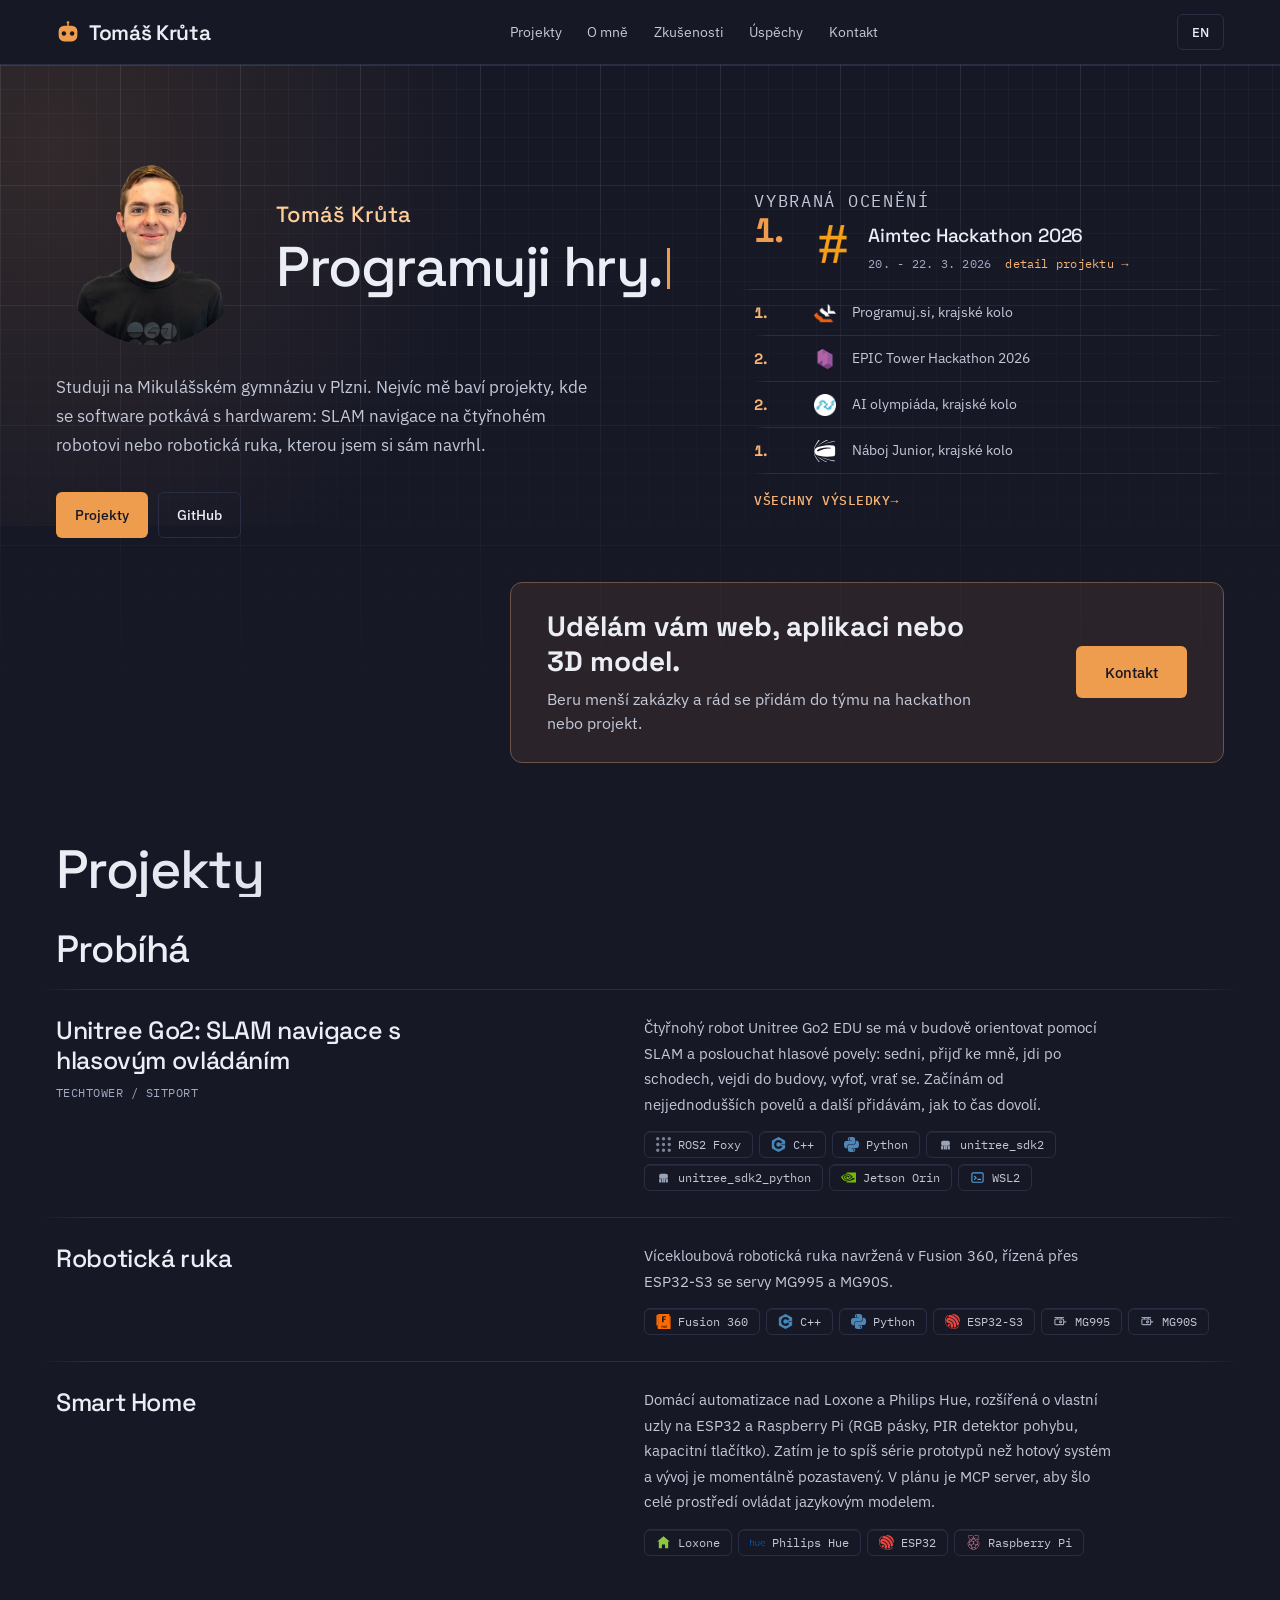
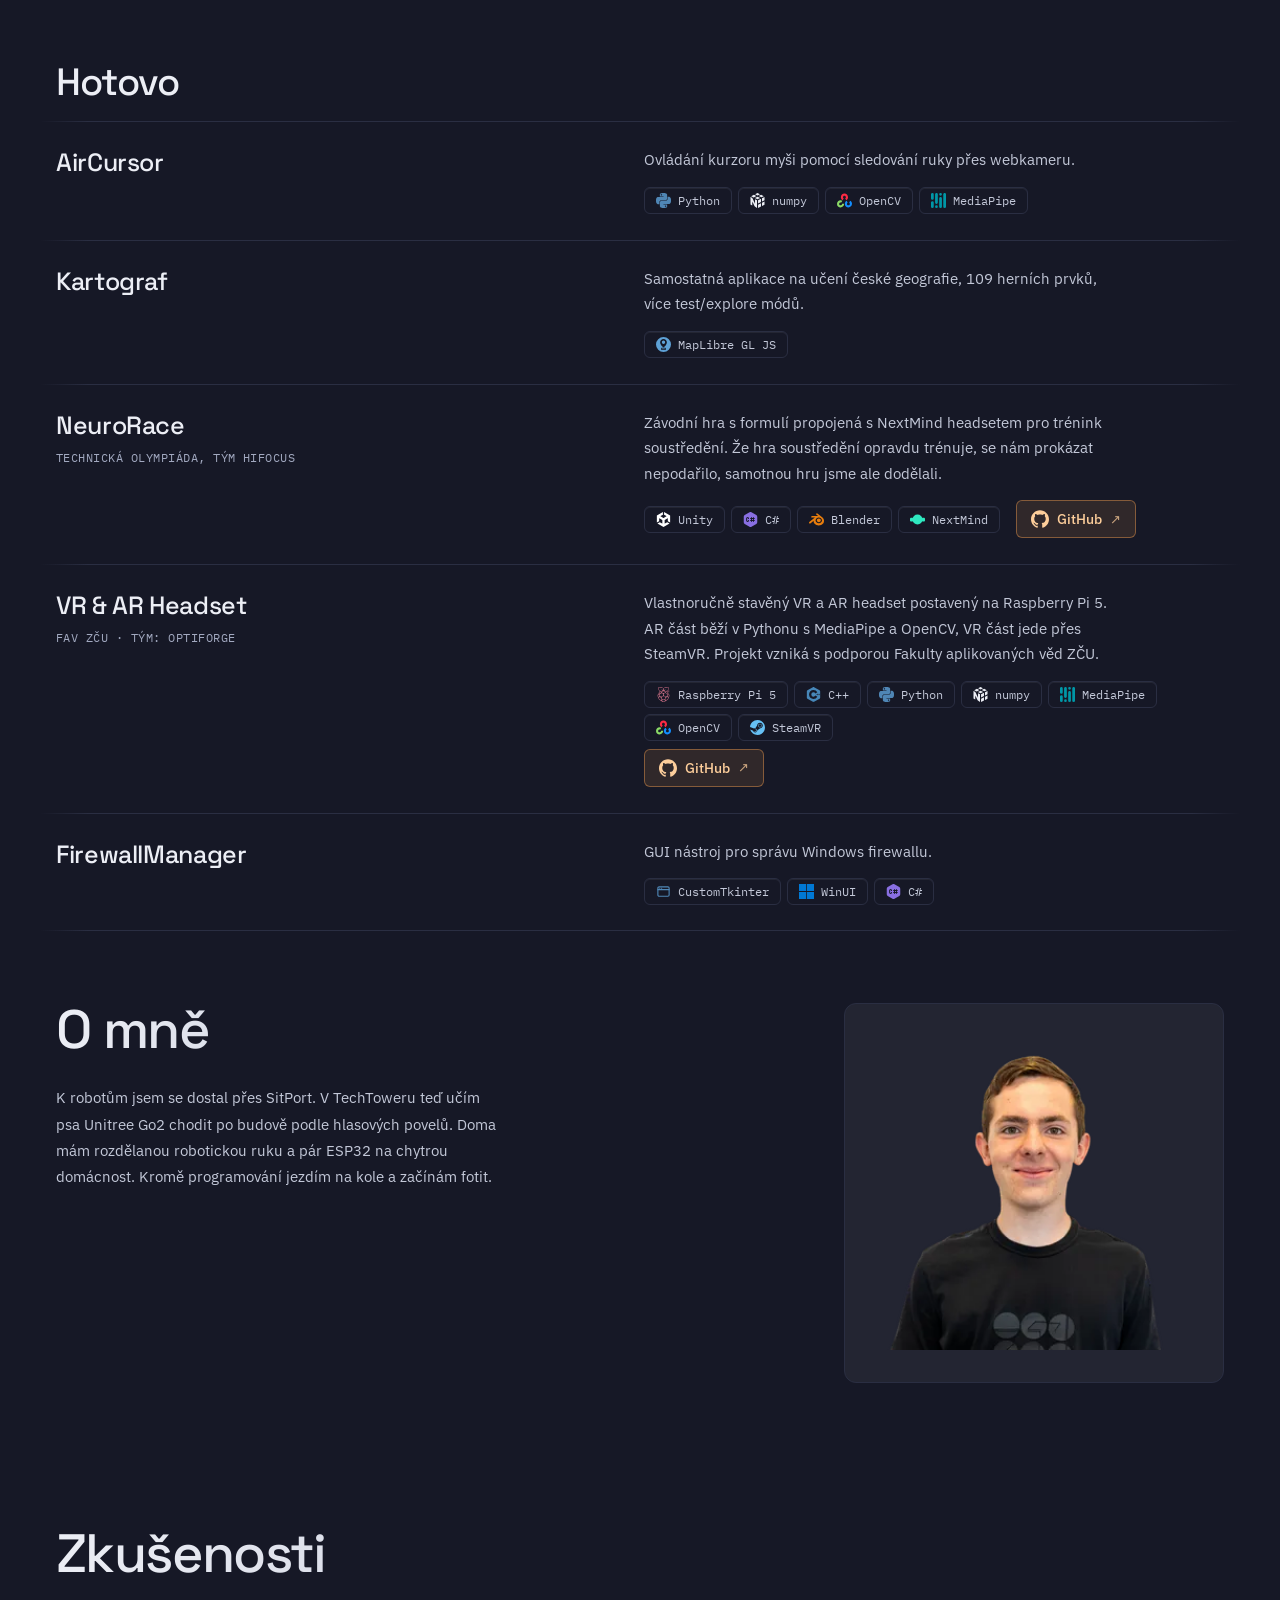
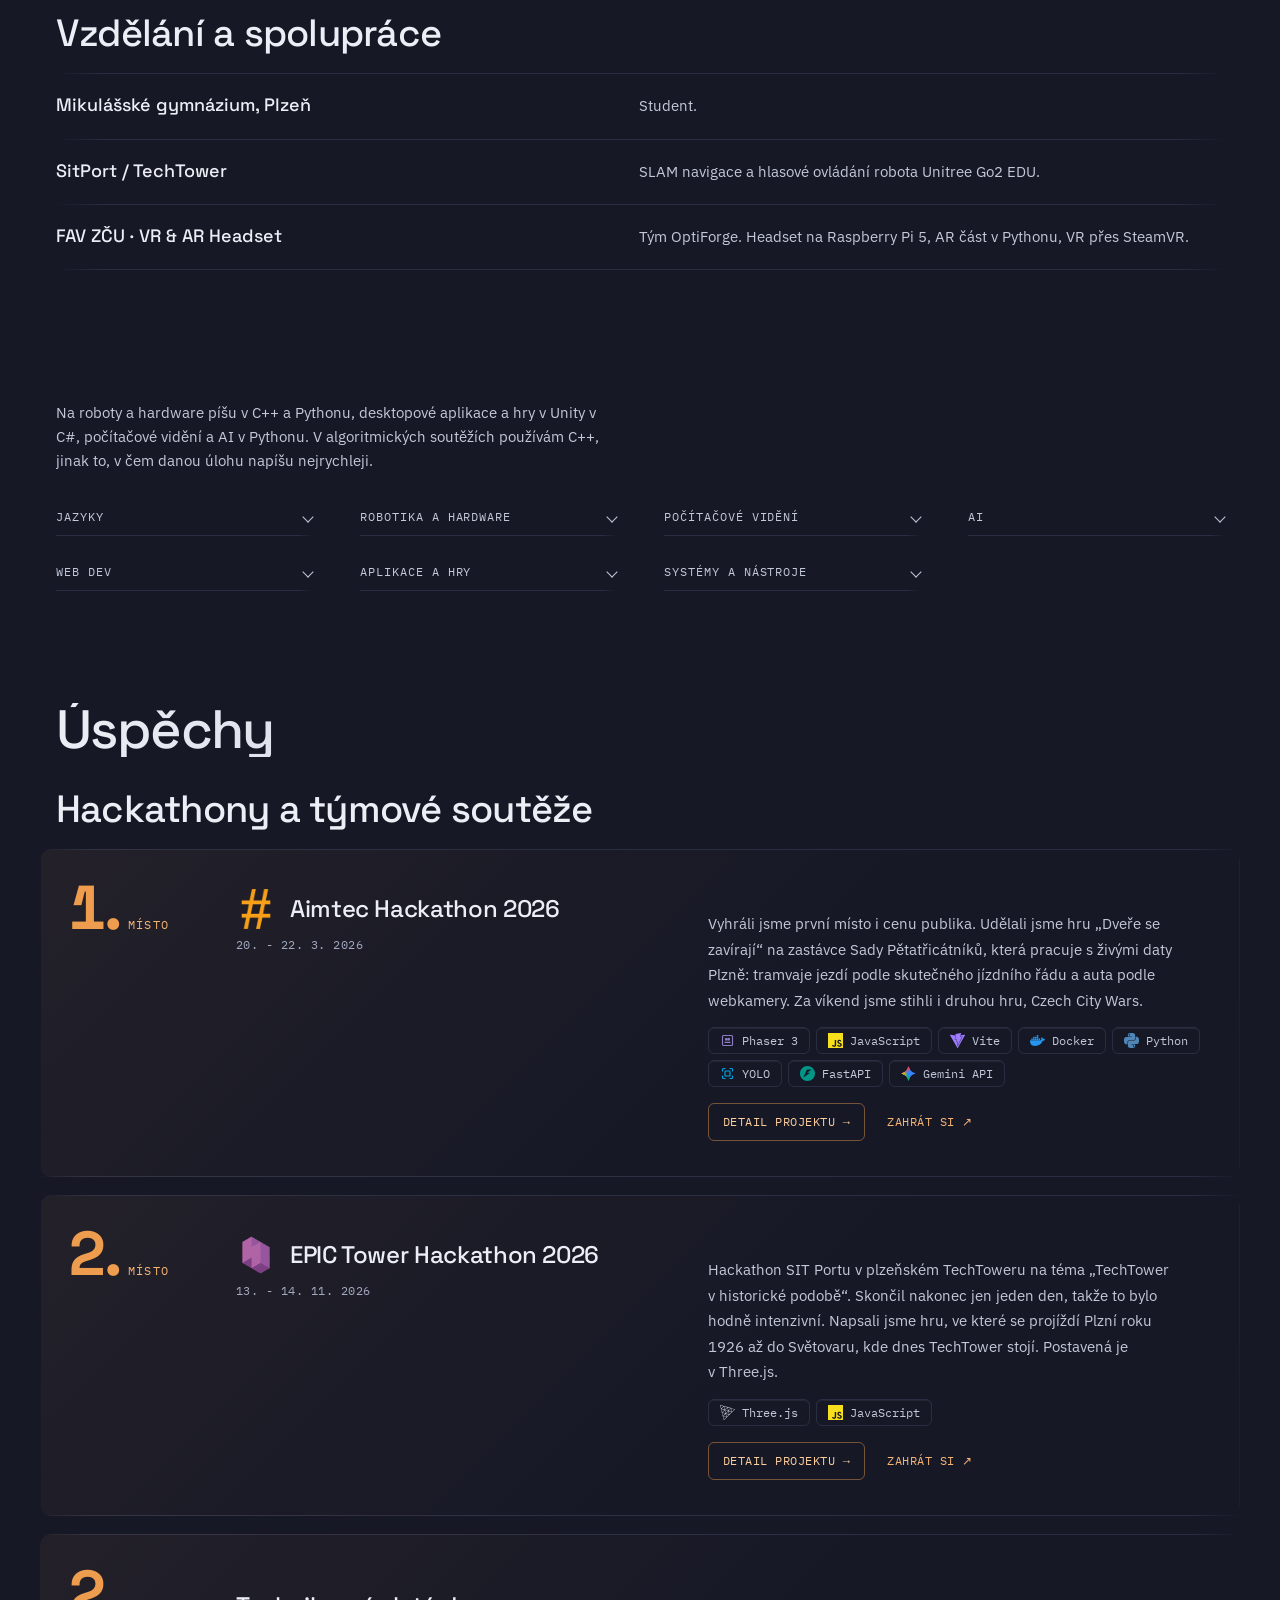
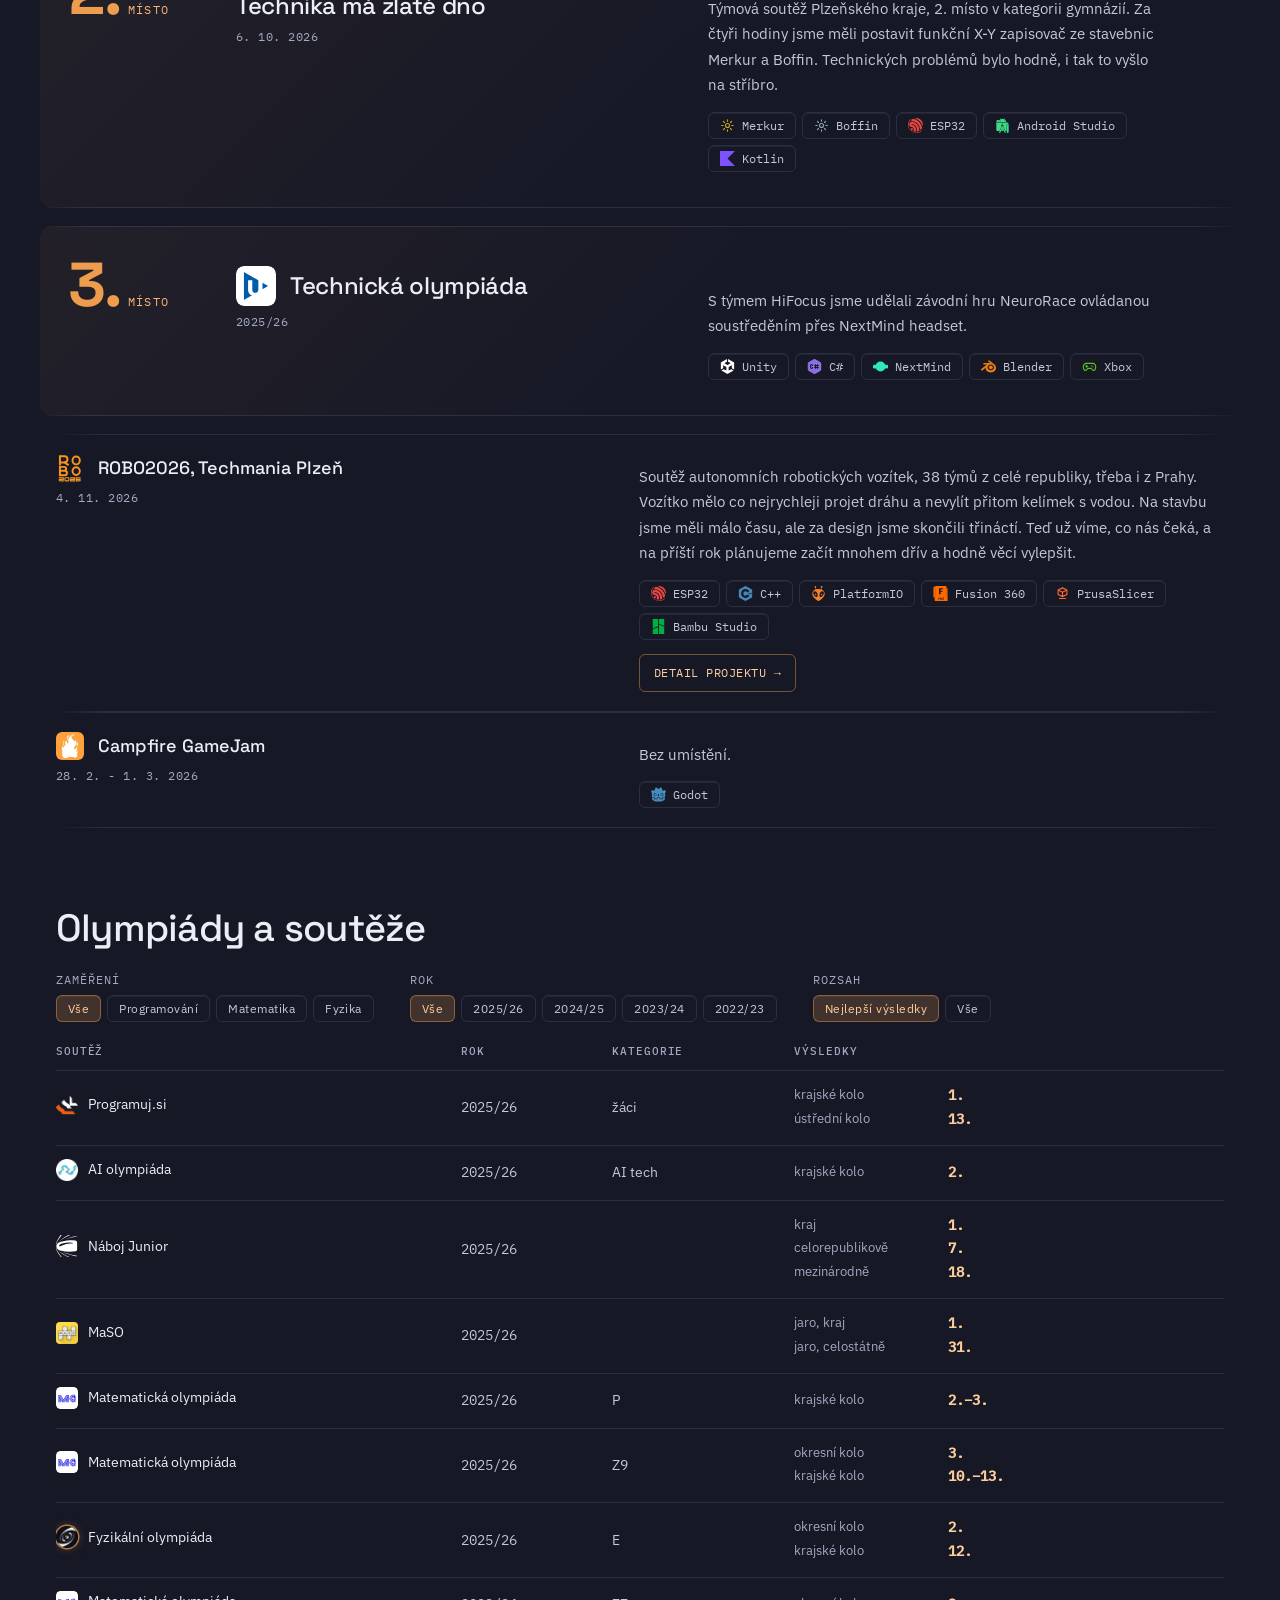
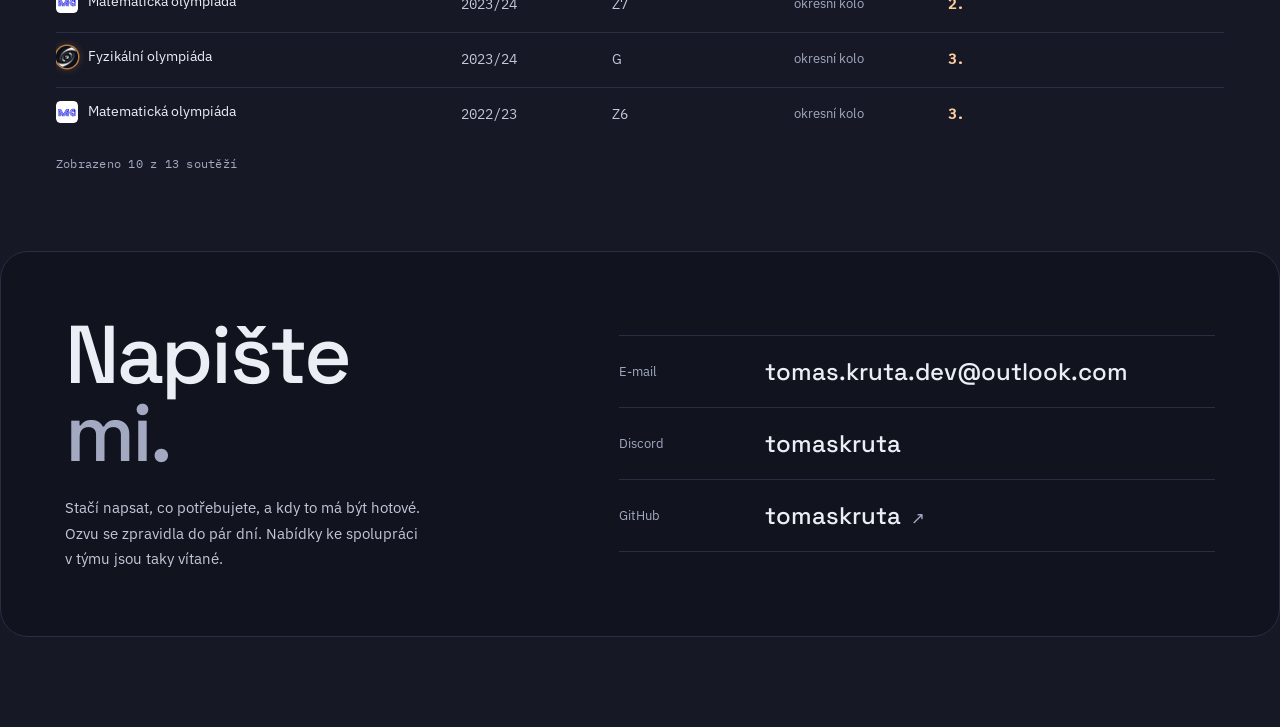
==== commit 2688468a: "deploy: TomasKruta/PersonalWeb@3267e7954be9c700fd9348d3b58b8c59b4be2c2a" ====
--- a/index.html
+++ b/index.html
@@ -137,6 +137,27 @@
 <symbol id="i-opencv-color" viewBox="0 0 128 128"><path d="M112.871 66.602c9.004 5.277 15.055 15.027 15.074 26.191.032 16.805-13.617 30.453-30.48 30.48-16.863.032-30.559-13.57-30.59-30.375-.02-11.164 5.996-20.933 14.984-26.246l8.774 14.778c.219.37.094.847-.262 1.09-3.32 2.25-5.496 6.046-5.488 10.347.012 6.895 5.633 12.477 12.55 12.461 6.919-.012 12.516-5.61 12.504-12.504-.007-4.3-2.195-8.09-5.523-10.328-.355-.242-.484-.719-.266-1.09zm0 0" fill="#128dff"/><path d="M45.477 66.422a30.495 30.495 0 00-14.907-3.867C13.703 62.555.035 76.18.035 92.985c0 16.804 13.668 30.43 30.535 30.43 16.946 0 30.95-14.337 30.524-31.212H43.906c-.453 0-.808.383-.812.832-.043 6.723-5.672 12.434-12.524 12.434-6.922 0-12.527-5.59-12.527-12.485 0-6.894 5.605-12.484 12.527-12.484 1.809 0 3.532.383 5.086 1.074.383.168.836.04 1.047-.316zm0 0" fill="#8bda67"/><path d="M47.945 61.648c-8.992-5.293-15.027-15.054-15.027-26.218C32.918 18.625 46.59 5 63.453 5s30.535 13.625 30.535 30.43c0 11.164-6.035 20.925-15.027 26.218L70.21 46.86c-.219-.37-.094-.847.266-1.09 3.32-2.246 5.503-6.039 5.503-10.34 0-6.894-5.609-12.484-12.527-12.484-6.918 0-12.527 5.59-12.527 12.485 0 4.3 2.183 8.093 5.504 10.34.36.242.484.718.265 1.09zm0 0" fill="#ff2a44"/></symbol>
 <symbol id="i-css3" viewBox="0 0 24 24"><path d="M1.5 0h21l-1.91 21.563L11.977 24l-8.565-2.438L1.5 0zm17.09 4.413L5.41 4.41l.213 2.622 10.125.002-.255 2.716h-6.64l.24 2.573h6.182l-.366 3.523-2.91.804-2.956-.81-.188-2.11h-2.61l.29 3.855L12 19.288l5.373-1.53L18.59 4.414z"/></symbol>
 <symbol id="i-gemini-color" viewBox="0 0 24 24"><path d="M20.616 10.835a14.147 14.147 0 01-4.45-3.001 14.111 14.111 0 01-3.678-6.452.503.503 0 00-.975 0 14.134 14.134 0 01-3.679 6.452 14.155 14.155 0 01-4.45 3.001c-.65.28-1.318.505-2.002.678a.502.502 0 000 .975c.684.172 1.35.397 2.002.677a14.147 14.147 0 014.45 3.001 14.112 14.112 0 013.679 6.453.502.502 0 00.975 0c.172-.685.397-1.351.677-2.003a14.145 14.145 0 013.001-4.45 14.113 14.113 0 016.453-3.678.503.503 0 000-.975 13.245 13.245 0 01-2.003-.678z" fill="#3186FF"></path><path d="M20.616 10.835a14.147 14.147 0 01-4.45-3.001 14.111 14.111 0 01-3.678-6.452.503.503 0 00-.975 0 14.134 14.134 0 01-3.679 6.452 14.155 14.155 0 01-4.45 3.001c-.65.28-1.318.505-2.002.678a.502.502 0 000 .975c.684.172 1.35.397 2.002.677a14.147 14.147 0 014.45 3.001 14.112 14.112 0 013.679 6.453.502.502 0 00.975 0c.172-.685.397-1.351.677-2.003a14.145 14.145 0 013.001-4.45 14.113 14.113 0 016.453-3.678.503.503 0 000-.975 13.245 13.245 0 01-2.003-.678z" fill="url(#gem-g0)"></path><path d="M20.616 10.835a14.147 14.147 0 01-4.45-3.001 14.111 14.111 0 01-3.678-6.452.503.503 0 00-.975 0 14.134 14.134 0 01-3.679 6.452 14.155 14.155 0 01-4.45 3.001c-.65.28-1.318.505-2.002.678a.502.502 0 000 .975c.684.172 1.35.397 2.002.677a14.147 14.147 0 014.45 3.001 14.112 14.112 0 013.679 6.453.502.502 0 00.975 0c.172-.685.397-1.351.677-2.003a14.145 14.145 0 013.001-4.45 14.113 14.113 0 016.453-3.678.503.503 0 000-.975 13.245 13.245 0 01-2.003-.678z" fill="url(#gem-g1)"></path><path d="M20.616 10.835a14.147 14.147 0 01-4.45-3.001 14.111 14.111 0 01-3.678-6.452.503.503 0 00-.975 0 14.134 14.134 0 01-3.679 6.452 14.155 14.155 0 01-4.45 3.001c-.65.28-1.318.505-2.002.678a.502.502 0 000 .975c.684.172 1.35.397 2.002.677a14.147 14.147 0 014.45 3.001 14.112 14.112 0 013.679 6.453.502.502 0 00.975 0c.172-.685.397-1.351.677-2.003a14.145 14.145 0 013.001-4.45 14.113 14.113 0 016.453-3.678.503.503 0 000-.975 13.245 13.245 0 01-2.003-.678z" fill="url(#gem-g2)"></path><defs><linearGradient gradientUnits="userSpaceOnUse" id="gem-g0" x1="7" x2="11" y1="15.5" y2="12"><stop stop-color="#08B962"></stop><stop offset="1" stop-color="#08B962" stop-opacity="0"></stop></linearGradient><linearGradient gradientUnits="userSpaceOnUse" id="gem-g1" x1="8" x2="11.5" y1="5.5" y2="11"><stop stop-color="#F94543"></stop><stop offset="1" stop-color="#F94543" stop-opacity="0"></stop></linearGradient><linearGradient gradientUnits="userSpaceOnUse" id="gem-g2" x1="3.5" x2="17.5" y1="13.5" y2="12"><stop stop-color="#FABC12"></stop><stop offset=".46" stop-color="#FABC12" stop-opacity="0"></stop></linearGradient></defs></symbol>
+<symbol id="i-vite" viewBox="0 0 24 24"><path d="m8.286 10.578.512-8.657a.306.306 0 0 1 .247-.282L17.377.006a.306.306 0 0 1 .353.385l-1.558 5.403a.306.306 0 0 0 .352.385l2.388-.46a.306.306 0 0 1 .332.438l-6.79 13.55-.123.19a.294.294 0 0 1-.252.14c-.177 0-.35-.152-.305-.369l1.095-5.301a.306.306 0 0 0-.388-.355l-1.433.435a.306.306 0 0 1-.389-.354l.69-3.375a.306.306 0 0 0-.37-.36l-2.32.536a.306.306 0 0 1-.374-.316zm14.976-7.926L17.284 3.74l-.544 1.887 2.077-.4a.8.8 0 0 1 .84.369.8.8 0 0 1 .034.783L12.9 19.93l-.013.025-.015.023-.122.19a.801.801 0 0 1-.672.37.826.826 0 0 1-.634-.302.8.8 0 0 1-.16-.67l1.029-4.981-1.12.34a.81.81 0 0 1-.86-.262.802.802 0 0 1-.165-.67l.63-3.08-2.027.468a.808.808 0 0 1-.768-.233.81.81 0 0 1-.217-.6l.389-6.57-7.44-1.33a.612.612 0 0 0-.64.906L11.58 23.691a.612.612 0 0 0 1.066-.004l11.26-20.135a.612.612 0 0 0-.644-.9z"/></symbol>
+<symbol id="i-fastapi" viewBox="0 0 24 24"><path d="M12 .0387C5.3729.0384.0003 5.3931 0 11.9988c-.001 6.6066 5.372 11.9628 12 11.9625 6.628.0003 12.001-5.3559 12-11.9625-.0003-6.6057-5.3729-11.9604-12-11.96m-.829 5.4153h7.55l-7.5805 5.3284h5.1828L5.279 18.5436q2.9466-6.5444 5.892-13.0896"/></symbol>
+<symbol id="i-threedotjs" viewBox="0 0 24 24"><path d="M.38 0a.268.268 0 0 0-.256.332l2.894 11.716a.268.268 0 0 0 .01.04l2.89 11.708a.268.268 0 0 0 .447.128L23.802 7.15a.268.268 0 0 0-.112-.45l-5.784-1.667a.268.268 0 0 0-.123-.035L6.38 1.715a.268.268 0 0 0-.144-.04L.456.01A.268.268 0 0 0 .38 0zm.374.654L5.71 2.08 1.99 5.664zM6.61 2.34l4.864 1.4-3.65 3.515zm-.522.12l1.217 4.926-4.877-1.4zm6.28 1.538l4.878 1.404-3.662 3.53zm-.52.13l1.208 4.9-4.853-1.392zm6.3 1.534l4.947 1.424-3.715 3.574zm-.524.12l1.215 4.926-4.876-1.398zm-15.432.696l4.964 1.424-3.726 3.586zM8.047 8.15l4.877 1.4-3.66 3.527zm-.518.137l1.236 5.017-4.963-1.432zm6.274 1.535l4.965 1.425-3.73 3.586zm-.52.127l1.235 5.012-4.958-1.43zm-9.63 2.438l4.873 1.406-3.656 3.523zm5.854 1.687l4.863 1.403-3.648 3.51zm-.54.04l1.214 4.927-4.875-1.4zm-3.896 4.02l5.037 1.442-3.782 3.638z"/></symbol>
+<symbol id="i-platformio" viewBox="0 0 24 24"><path d="M12 23.992c1.25.211 7.051-3.743 9.113-8.217.253-.686.61-1.198.746-2.5.21-2.016-.41-3.912-1.59-5.419-.987-1.163-2.305-2.004-3.88-2.532l.683-2.583a1.371 1.371 0 1 0-.76-.189L15.64 5.1c-1.109-.288-2.328-.437-3.64-.444m5.978 11.667c-1.548 1.346-2.525 1.488-3.045 1.467-.274-.034-.75-.558-.919-1.104-.188-.612-.28-1.282-.273-2.2-.199-2.476 1.465-5.624 3.937-6.041 1.003-.186 2.39.493 2.889 2.088.506 1.422-.645 4.147-2.589 5.79zM12 4.656c-1.315.007-2.538.156-3.65.447l-.675-2.56A1.37 1.37 0 0 0 6.962 0a1.372 1.372 0 0 0-.044 2.742L7.6 5.328c-1.57.528-2.885 1.367-3.871 2.528-1.179 1.507-1.8 3.403-1.588 5.419.136 1.302.492 1.814.745 2.5 2.062 4.474 7.862 8.428 9.113 8.217m-1.507-9.507c.007.92-.086 1.589-.274 2.201-.167.546-.644 1.07-.918 1.104-.52.021-1.498-.121-3.045-1.467-1.944-1.643-3.095-4.368-2.589-5.79.5-1.595 1.886-2.274 2.889-2.088 2.471.417 4.136 3.565 3.937 6.04zm6.45-2.19a1.24 1.24 0 1 0 0 2.48 1.24 1.24 0 0 0 0-2.48zm.416 1.149a.325.325 0 1 1 0-.65.325.325 0 0 1 0 .65zM7.25 12.294a1.24 1.24 0 1 0 0 2.48 1.24 1.24 0 0 0 0-2.48zm-.418 1.15a.325.325 0 1 1 0-.65.325.325 0 0 1 0 .65z"/></symbol>
+<symbol id="i-bambulab" viewBox="0 0 24 24"><path d="M12.662 24V8.959l8.535 3.369V24zm-9.859-.003v-7.521l8.534-3.371-.001 10.892zM2.803 0h8.533l.001 11.672-8.534 3.369zm9.859 0h8.535v10.892l-8.535-3.371z"/></symbol>
+<symbol id="i-androidstudio" viewBox="0 0 24 24"><path d="M19.2693 10.3368c-.3321 0-.6026.2705-.6026.6031v9.8324h-1.7379l-3.3355-6.9396c.476-.5387.6797-1.286.5243-2.0009a2.2862 2.2862 0 0 0-1.2893-1.6248v-.8124c.0121-.2871-.1426-.5787-.4043-.7407-.1391-.0825-.2884-.1234-.4402-.1234a.8478.8478 0 0 0-.4318.1182c-.2701.1671-.4248.4587-.4123.7662l-.0003.721c-1.0149.3668-1.6619 1.4153-1.4867 2.5197a2.282 2.282 0 0 0 .5916 1.2103l-3.2096 6.9064H4.0928c-1.0949-.007-1.9797-.8948-1.9832-1.9896V5.016c-.0055 1.1024.8836 2.0006 1.9859 2.0062a2.024 2.024 0 0 0 .1326-.0037h14.7453s2.5343-.2189 2.8619 1.5392c-.2491.0287-.4449.2321-.4449.4889 0 .7115-.5791 1.2901-1.3028 1.2901h-.8183zM17.222 22.5366c.2347.4837.0329 1.066-.4507 1.3007-.1296.0629-.2666.0895-.4018.0927a.9738.9738 0 0 1-.3194-.0455c-.024-.0078-.046-.0209-.0694-.0305a.9701.9701 0 0 1-.2277-.1321c-.0247-.0192-.0495-.038-.0724-.0598-.0825-.0783-.1574-.1672-.21-.2757l-1.2554-2.6143-1.5585-3.2452a.7725.7725 0 0 0-.6995-.4443h-.0024a.792.792 0 0 0-.7083.4443l-1.5109 3.2452-1.2321 2.6464a.9722.9722 0 0 1-.7985.5795c-.0626.0053-.1238-.0024-.185-.0087-.0344-.0036-.069-.0053-.1025-.0124-.0489-.0103-.0954-.0278-.142-.0452-.0301-.0113-.0613-.0197-.0901-.0339-.0496-.0244-.0948-.0565-.1397-.0889-.0217-.0156-.0457-.0275-.0662-.045a.9862.9862 0 0 1-.1695-.1844.9788.9788 0 0 1-.0708-.9852l.8469-1.8223 3.2676-7.0314a1.7964 1.7964 0 0 1-.7072-1.1637c-.1555-.9799.5129-1.9003 1.4928-2.0559V9.3946a.3542.3542 0 0 1 .1674-.3155.3468.3468 0 0 1 .3541 0 .354.354 0 0 1 .1674.3155v1.159l.0129.0064a1.8028 1.8028 0 0 1 1.2878 1.378 1.7835 1.7835 0 0 1-.6439 1.7836l3.3889 7.0507.8481 1.7643zM12.9841 12.306c.0042-.6081-.4854-1.1044-1.0935-1.1085a1.1204 1.1204 0 0 0-.7856.3219 1.101 1.101 0 0 0-.323.7716c-.0042.6081.4854 1.1044 1.0935 1.1085h.0077c.6046 0 1.0967-.488 1.1009-1.0935zm-1.027 5.2768c-.1119.0005-.2121.0632-.2571.1553l-1.4127 3.0342h3.3733l-1.4564-3.0328a.274.274 0 0 0-.2471-.1567zm8.1432-6.7459l-.0129-.0001h-.8177a.103.103 0 0 0-.103.103v12.9103a.103.103 0 0 0 .0966.103h.8435c.9861-.0035 1.7836-.804 1.7836-1.79V9.0468c0 .9887-.8014 1.7901-1.7901 1.7901zM2.6098 5.0161v.019c.0039.816.6719 1.483 1.4874 1.4869a12.061 12.061 0 0 1 .1309-.0034h1.1286c.1972-1.315.7607-2.525 1.638-3.4859H4.0993c-.9266.0031-1.6971.6401-1.9191 1.4975.2417.0355.4296.235.4296.4859zm6.3381-2.8977L7.9112.3284a.219.219 0 0 1 0-.2189A.2384.2384 0 0 1 8.098 0a.219.219 0 0 1 .1867.1094l1.0496 1.8158a6.4907 6.4907 0 0 1 5.3186 0L15.696.1094a.2189.2189 0 0 1 .3734.2189l-1.0302 1.79c1.6671.9125 2.7974 2.5439 3.0975 4.4018l-12.286-.0014c.3004-1.8572 1.4305-3.488 3.0972-4.4003zm5.3774 2.6202a.515.515 0 0 0 .5271.5028.515.515 0 0 0 .5151-.5151.5213.5213 0 0 0-.8885-.367.5151.5151 0 0 0-.1537.3793zm-5.7178-.0067a.5151.5151 0 0 0 .5207.5095.5086.5086 0 0 0 .367-.1481.5215.5215 0 1 0-.734-.7341.515.515 0 0 0-.1537.3727z"/></symbol>
+<symbol id="i-kotlin" viewBox="0 0 24 24"><path d="M24 24H0V0h24L12 12Z"/></symbol>
+<symbol id="i-maplibre" viewBox="0 0 24 24"><path d="M12 0A12 12 0 0 0 0 12a12 12 0 0 0 12 12 12 12 0 0 0 12-12A12 12 0 0 0 12 0zm0 3.19c2.937 0 5.371 2.265 5.371 5.035 0 4.111-4.364 7.635-5.035 8.138-.084 0-.084.084-.084.084-.084.084-.168.084-.168.084s-.168 0-.168-.084l-.084-.084c-.84-.503-5.203-3.943-5.203-8.138 0-2.77 2.434-5.036 5.371-5.036zm0 2.601c-1.427 0-2.602 1.173-2.602 2.684 0 1.51 1.175 2.685 2.602 2.685 1.427 0 2.602-1.175 2.602-2.685S13.427 5.79 12 5.79zM8.979 17.287h6.042a.66.66 0 0 1 .67.672v2.014a.66.66 0 0 1-.67.67H8.98a.66.66 0 0 1-.67-.67v-2.014a.66.66 0 0 1 .67-.672zm.755 1.258v.924h4.448v-.924H9.734z"/></symbol>
+<symbol id="i-gamepad" viewBox="0 0 24 24"><path fill="none" stroke="currentColor" stroke-width="1.8" stroke-linecap="round" stroke-linejoin="round" d="M7 7h10a5 5 0 0 1 4.9 6l-.7 3.3a2.5 2.5 0 0 1-4.3 1.1L14.5 15h-5l-2.4 2.4a2.5 2.5 0 0 1-4.3-1.1L2.1 13A5 5 0 0 1 7 7zM7.5 10v3M6 11.5h3M15.5 11h.01M17.5 12.5h.01"/></symbol>
+<symbol id="i-tailwindcss" viewBox="0 0 24 24"><path d="M12.001,4.8c-3.2,0-5.2,1.6-6,4.8c1.2-1.6,2.6-2.2,4.2-1.8c0.913,0.228,1.565,0.89,2.288,1.624 C13.666,10.618,15.027,12,18.001,12c3.2,0,5.2-1.6,6-4.8c-1.2,1.6-2.6,2.2-4.2,1.8c-0.913-0.228-1.565-0.89-2.288-1.624 C16.337,6.182,14.976,4.8,12.001,4.8z M6.001,12c-3.2,0-5.2,1.6-6,4.8c1.2-1.6,2.6-2.2,4.2-1.8c0.913,0.228,1.565,0.89,2.288,1.624 c1.177,1.194,2.538,2.576,5.512,2.576c3.2,0,5.2-1.6,6-4.8c-1.2,1.6-2.6,2.2-4.2,1.8c-0.913-0.228-1.565-0.89-2.288-1.624 C10.337,13.382,8.976,12,6.001,12z"/></symbol>
+<symbol id="i-leaflet" viewBox="0 0 24 24"><path d="M17.69 0c-.355.574-8.432 4.74-10.856 8.649-2.424 3.91-3.116 6.988-2.237 9.882.879 2.893 2.559 2.763 3.516 3.717.958.954 2.257 2.113 4.332 1.645 2.717-.613 5.335-2.426 6.638-7.508 1.302-5.082.448-9.533-.103-11.99A35.395 35.395 0 0 0 17.69 0zm-.138.858l-9.22 21.585-.574-.577Z"/></symbol>
+<symbol id="i-nginx" viewBox="0 0 24 24"><path d="M12 0L1.605 6v12L12 24l10.395-6V6L12 0zm6 16.59c0 .705-.646 1.29-1.529 1.29-.631 0-1.351-.255-1.801-.81l-6-7.141v6.66c0 .721-.57 1.29-1.274 1.29H7.32c-.721 0-1.29-.6-1.29-1.29V7.41c0-.705.63-1.29 1.5-1.29.646 0 1.38.255 1.83.81l5.97 7.141V7.41c0-.721.6-1.29 1.29-1.29h.075c.72 0 1.29.6 1.29 1.29v9.18H18z"/></symbol>
+<symbol id="i-gear" viewBox="0 0 24 24"><g fill="none" stroke="currentColor" stroke-width="1.8" stroke-linecap="round" stroke-linejoin="round"><circle cx="12" cy="12" r="3.2"/><path d="M12 2.8v2.4M12 18.8v2.4M2.8 12h2.4M18.8 12h2.4M5.5 5.5l1.7 1.7M16.8 16.8l1.7 1.7M5.5 18.5l1.7-1.7M16.8 7.2l1.7-1.7"/></g></symbol>
+<symbol id="i-servo" viewBox="0 0 24 24"><g fill="none" stroke="currentColor" stroke-width="1.8" stroke-linecap="round" stroke-linejoin="round"><rect x="3" y="8" width="14" height="9" rx="1.5"/><path d="M17 12.5h3.5M3 5.5h14M7 8V5.5M13 8V5.5"/><circle cx="12" cy="12.5" r="1.6"/></g></symbol>
+<symbol id="i-printer3d" viewBox="0 0 24 24"><g fill="none" stroke="currentColor" stroke-width="1.8" stroke-linecap="round" stroke-linejoin="round"><path d="M12 3l7 3.5v7L12 17l-7-3.5v-7L12 3zM5 6.5l7 3.5 7-3.5M12 10v7M7 20h10"/></g></symbol>
+<symbol id="i-scan" viewBox="0 0 24 24"><g fill="none" stroke="currentColor" stroke-width="1.8" stroke-linecap="round" stroke-linejoin="round"><path d="M4 8V5.5A1.5 1.5 0 0 1 5.5 4H8M16 4h2.5A1.5 1.5 0 0 1 20 5.5V8M20 16v2.5a1.5 1.5 0 0 1-1.5 1.5H16M8 20H5.5A1.5 1.5 0 0 1 4 18.5V16"/><rect x="8" y="8" width="8" height="8" rx="1"/></g></symbol>
+<symbol id="i-sprite" viewBox="0 0 24 24"><g fill="none" stroke="currentColor" stroke-width="1.8" stroke-linecap="round" stroke-linejoin="round"><rect x="4" y="4" width="16" height="16" rx="1.5"/><path d="M9 9h2v2H9zM13 9h2v2h-2zM8 15h8"/></g></symbol>
+<symbol id="i-socket" viewBox="0 0 24 24"><g fill="none" stroke="currentColor" stroke-width="1.8" stroke-linecap="round" stroke-linejoin="round"><path d="M7 8H3.5M3.5 8l3-3M3.5 8l3 3M17 16h3.5M20.5 16l-3-3M20.5 16l-3 3M9 12h6"/></g></symbol>
+<symbol id="i-hls" viewBox="0 0 24 24"><g fill="none" stroke="currentColor" stroke-width="1.8" stroke-linecap="round" stroke-linejoin="round"><rect x="3" y="5" width="18" height="14" rx="2.5"/><path d="M10 9.5v5l4.5-2.5-4.5-2.5z"/></g></symbol>
+<symbol id="i-terminal" viewBox="0 0 24 24"><g fill="none" stroke="currentColor" stroke-width="1.8" stroke-linecap="round" stroke-linejoin="round"><rect x="3" y="4.5" width="18" height="15" rx="2"/><path d="M7 10l3 2.5L7 15M12.5 15H17"/></g></symbol>
+<symbol id="i-window" viewBox="0 0 24 24"><g fill="none" stroke="currentColor" stroke-width="1.8" stroke-linecap="round" stroke-linejoin="round"><rect x="3" y="4.5" width="18" height="15" rx="2"/><path d="M3 9h18M6 6.8h.01M9 6.8h.01"/></g></symbol>
 </defs></svg>
 
 <!-- Detection cursor. Built by portfolio.js only on a fine pointer with motion
@@ -270,7 +291,7 @@
           <span class="tag tag-neutral"><svg class="icon" style="color:#9CA3B5" aria-hidden="true"><use href="#i-unitree"></use></svg>unitree_sdk2</span>
           <span class="tag tag-neutral"><svg class="icon" style="color:#9CA3B5" aria-hidden="true"><use href="#i-unitree"></use></svg>unitree_sdk2_python</span>
           <span class="tag tag-neutral"><svg class="icon" style="color:#76B900" aria-hidden="true"><use href="#i-nvidia"></use></svg>Jetson Orin</span>
-          <span class="tag tag-neutral">WSL2</span>
+          <span class="tag tag-neutral"><svg class="icon" style="color:#4F9FDB" aria-hidden="true"><use href="#i-terminal"></use></svg>WSL2</span>
         </div>
       </div>
     </div>
@@ -288,8 +309,8 @@
           <span class="tag tag-neutral"><svg class="icon" style="color:#4787B8" aria-hidden="true"><use href="#i-cplusplus"></use></svg>C++</span>
           <span class="tag tag-neutral"><svg class="icon" style="color:#4F86B5" aria-hidden="true"><use href="#i-python"></use></svg>Python</span>
           <span class="tag tag-neutral"><svg class="icon" style="color:#E9453D" aria-hidden="true"><use href="#i-espressif"></use></svg>ESP32-S3</span>
-          <span class="tag tag-neutral">MG995</span>
-          <span class="tag tag-neutral">MG90S</span>
+          <span class="tag tag-neutral"><svg class="icon" style="color:#9CA3B5" aria-hidden="true"><use href="#i-servo"></use></svg>MG995</span>
+          <span class="tag tag-neutral"><svg class="icon" style="color:#9CA3B5" aria-hidden="true"><use href="#i-servo"></use></svg>MG90S</span>
         </div>
       </div>
     </div>
@@ -339,7 +360,7 @@
           data-cs="Samostatná aplikace na učení české geografie, 109 herních prvků, více test/explore módů."
           data-en="A standalone app for learning Czech geography: 109 game items, several test and explore modes.">Samostatná aplikace na učení české geografie, 109 herních prvků, více test/explore módů.</p>
         <div class="stack">
-          <span class="tag tag-neutral">MapLibre GL JS</span>
+          <span class="tag tag-neutral"><svg class="icon" style="color:#5EA1D6" aria-hidden="true"><use href="#i-maplibre"></use></svg>MapLibre GL JS</span>
         </div>
       </div>
     </div>
@@ -400,7 +421,7 @@
           data-cs="GUI nástroj pro správu Windows firewallu."
           data-en="A GUI tool for managing the Windows firewall.">GUI nástroj pro správu Windows firewallu.</p>
         <div class="stack">
-          <span class="tag tag-neutral">CustomTkinter</span>
+          <span class="tag tag-neutral"><svg class="icon" style="color:#4F86B5" aria-hidden="true"><use href="#i-window"></use></svg>CustomTkinter</span>
           <span class="tag tag-neutral"><svg class="icon" style="color:#0078D4" aria-hidden="true"><use href="#i-windows"></use></svg>WinUI</span>
           <span class="tag tag-neutral"><svg class="icon" style="color:#896FE2" aria-hidden="true"><use href="#i-csharp"></use></svg>C#</span>
         </div>
@@ -554,13 +575,13 @@
         <p
           data-cs="Vyhráli jsme první místo i cenu publika. Udělali jsme hru „Dveře se zavírají“ na zastávce Sady Pětatřicátníků, která pracuje s živými daty Plzně: tramvaje jezdí podle skutečného jízdního řádu a auta podle webkamery. Za víkend jsme stihli i druhou hru, Czech City Wars."
           data-en="We took first place and the audience award. We made “Dveře se zavírají”, a game at the Sady Pětatřicátníků tram stop that runs on Plzeň's live data: trams follow the real timetable and cars come from a webcam. Over the weekend we also made a second game, Czech City Wars.">Vyhráli jsme první místo i cenu publika. Udělali jsme hru „Dveře se zavírají“ na zastávce Sady Pětatřicátníků, která pracuje s živými daty Plzně: tramvaje jezdí podle skutečného jízdního řádu a auta podle webkamery. Za víkend jsme stihli i druhou hru, Czech City Wars.</p>
-        <div class="stack award__stack"><span class="tag tag-neutral">Phaser 3</span><span class="tag tag-neutral"><svg class="icon" style="color:#F7DF1E" aria-hidden="true"><use href="#i-javascript"></use></svg>JavaScript</span><span class="tag tag-neutral">Vite</span><span class="tag tag-neutral"><svg class="icon" style="color:#2496ED" aria-hidden="true"><use href="#i-docker"></use></svg>Docker</span><span class="tag tag-neutral"><svg class="icon" style="color:#4F86B5" aria-hidden="true"><use href="#i-python"></use></svg>Python</span><span class="tag tag-neutral">YOLO</span><span class="tag tag-neutral">FastAPI</span><span class="tag tag-neutral"><svg class="icon" aria-hidden="true"><use href="#i-gemini-color"></use></svg>Gemini API</span></div>
+        <div class="stack award__stack"><span class="tag tag-neutral"><svg class="icon" style="color:#8E7CC3" aria-hidden="true"><use href="#i-sprite"></use></svg>Phaser 3</span><span class="tag tag-neutral"><svg class="icon" style="color:#F7DF1E" aria-hidden="true"><use href="#i-javascript"></use></svg>JavaScript</span><span class="tag tag-neutral"><svg class="icon" style="color:#9E7CFF" aria-hidden="true"><use href="#i-vite"></use></svg>Vite</span><span class="tag tag-neutral"><svg class="icon" style="color:#2496ED" aria-hidden="true"><use href="#i-docker"></use></svg>Docker</span><span class="tag tag-neutral"><svg class="icon" style="color:#4F86B5" aria-hidden="true"><use href="#i-python"></use></svg>Python</span><span class="tag tag-neutral"><svg class="icon" style="color:#00A8E8" aria-hidden="true"><use href="#i-scan"></use></svg>YOLO</span><span class="tag tag-neutral"><svg class="icon" style="color:#009688" aria-hidden="true"><use href="#i-fastapi"></use></svg>FastAPI</span><span class="tag tag-neutral"><svg class="icon" aria-hidden="true"><use href="#i-gemini-color"></use></svg>Gemini API</span></div>
         <a class="award__link award__stretch" href="projects/aimtec-hackathon-2026/" data-cs="Detail projektu →" data-en="Project details →">Detail projektu →</a>
         <a class="award__link" href="https://dveresezaviraji.cz/" target="_blank" rel="noopener" data-cs="Zahrát si ↗" data-en="Play it ↗">Zahrát si ↗</a>
       </div>
     </div>
 
-    <div class="award rule-both">
+    <div class="award award--link rule-both">
       <p class="award__place">
         <span class="award__num">2.</span>
         <span class="award__place-label" data-cs="místo" data-en="place">místo</span>
@@ -573,8 +594,9 @@
         <p
           data-cs="Hackathon SIT Portu v plzeňském TechToweru na téma „TechTower v historické podobě“. Skončil nakonec jen jeden den, takže to bylo hodně intenzivní. Napsali jsme hru, ve které se projíždí Plzní roku 1926 až do Světovaru, kde dnes TechTower stojí. Postavená je v Three.js."
           data-en="A SIT Port hackathon at TechTower in Plzeň, themed “TechTower as it used to be”. It ended up lasting just one day, so it was very intense. We wrote a game where you ride through Plzeň in 1926 all the way to Světovar, where TechTower stands today. Built with Three.js.">Hackathon SIT Portu v plzeňském TechToweru na téma „TechTower v historické podobě“. Skončil nakonec jen jeden den, takže to bylo hodně intenzivní. Napsali jsme hru, ve které se projíždí Plzní roku 1926 až do Světovaru, kde dnes TechTower stojí. Postavená je v Three.js.</p>
-        <div class="stack award__stack"><span class="tag tag-neutral">Three.js</span><span class="tag tag-neutral"><svg class="icon" style="color:#F7DF1E" aria-hidden="true"><use href="#i-javascript"></use></svg>JavaScript</span></div>
-        <a class="award__link" href="https://svetovar.fun/" target="_blank" rel="noopener">svetovar.fun ↗</a>
+        <div class="stack award__stack"><span class="tag tag-neutral"><svg class="icon" style="color:#ECEEF5" aria-hidden="true"><use href="#i-threedotjs"></use></svg>Three.js</span><span class="tag tag-neutral"><svg class="icon" style="color:#F7DF1E" aria-hidden="true"><use href="#i-javascript"></use></svg>JavaScript</span></div>
+        <a class="award__link award__stretch" href="projects/epic-tower-hackathon-2026/" data-cs="Detail projektu →" data-en="Project details →">Detail projektu →</a>
+        <a class="award__link" href="https://svetovar.fun/" target="_blank" rel="noopener" data-cs="Zahrát si ↗" data-en="Play it ↗">Zahrát si ↗</a>
       </div>
     </div>
 
@@ -591,7 +613,7 @@
         <p
           data-cs="Týmová soutěž Plzeňského kraje, 2. místo v kategorii gymnázií. Za čtyři hodiny jsme měli postavit funkční X-Y zapisovač ze stavebnic Merkur a Boffin. Technických problémů bylo hodně, i tak to vyšlo na stříbro."
           data-en="A Plzeň Region team contest, 2nd place in the grammar school category. We had four hours to build a working X-Y plotter from Merkur and Boffin kits. Plenty of technical problems, but it was still enough for silver.">Týmová soutěž Plzeňského kraje, 2. místo v kategorii gymnázií. Za čtyři hodiny jsme měli postavit funkční X-Y zapisovač ze stavebnic Merkur a Boffin. Technických problémů bylo hodně, i tak to vyšlo na stříbro.</p>
-        <div class="stack award__stack"><span class="tag tag-neutral">Merkur</span><span class="tag tag-neutral">Boffin</span><span class="tag tag-neutral"><svg class="icon" style="color:#E9453D" aria-hidden="true"><use href="#i-espressif"></use></svg>ESP32</span><span class="tag tag-neutral">Android Studio</span><span class="tag tag-neutral">Kotlin</span></div>
+        <div class="stack award__stack"><span class="tag tag-neutral"><svg class="icon" style="color:#C9A227" aria-hidden="true"><use href="#i-gear"></use></svg>Merkur</span><span class="tag tag-neutral"><svg class="icon" style="color:#8FA3B8" aria-hidden="true"><use href="#i-gear"></use></svg>Boffin</span><span class="tag tag-neutral"><svg class="icon" style="color:#E9453D" aria-hidden="true"><use href="#i-espressif"></use></svg>ESP32</span><span class="tag tag-neutral"><svg class="icon" style="color:#3DDC84" aria-hidden="true"><use href="#i-androidstudio"></use></svg>Android Studio</span><span class="tag tag-neutral"><svg class="icon" style="color:#7F52FF" aria-hidden="true"><use href="#i-kotlin"></use></svg>Kotlin</span></div>
       </div>
     </div>
 
@@ -608,11 +630,11 @@
         <p
           data-cs="S týmem HiFocus jsme udělali závodní hru NeuroRace ovládanou soustředěním přes NextMind headset."
           data-en="With team HiFocus we built NeuroRace, a racing game controlled by focus through a NextMind headset.">S týmem HiFocus jsme udělali závodní hru NeuroRace ovládanou soustředěním přes NextMind headset.</p>
-        <div class="stack award__stack"><span class="tag tag-neutral"><svg class="icon" style="color:#FFFFFF" aria-hidden="true"><use href="#i-unity"></use></svg>Unity</span><span class="tag tag-neutral"><svg class="icon" style="color:#896FE2" aria-hidden="true"><use href="#i-csharp"></use></svg>C#</span><span class="tag tag-neutral"><svg class="icon" style="color:#2FE8C0" aria-hidden="true"><use href="#i-nextmind"></use></svg>NextMind</span><span class="tag tag-neutral"><svg class="icon" style="color:#E87D0D" aria-hidden="true"><use href="#i-blender"></use></svg>Blender</span><span class="tag tag-neutral">Xbox</span></div>
-      </div>
-    </div>
-
-    <div class="row row--baseline rule-both">
+        <div class="stack award__stack"><span class="tag tag-neutral"><svg class="icon" style="color:#FFFFFF" aria-hidden="true"><use href="#i-unity"></use></svg>Unity</span><span class="tag tag-neutral"><svg class="icon" style="color:#896FE2" aria-hidden="true"><use href="#i-csharp"></use></svg>C#</span><span class="tag tag-neutral"><svg class="icon" style="color:#2FE8C0" aria-hidden="true"><use href="#i-nextmind"></use></svg>NextMind</span><span class="tag tag-neutral"><svg class="icon" style="color:#E87D0D" aria-hidden="true"><use href="#i-blender"></use></svg>Blender</span><span class="tag tag-neutral"><svg class="icon" style="color:#5DC21E" aria-hidden="true"><use href="#i-gamepad"></use></svg>Xbox</span></div>
+      </div>
+    </div>
+
+    <div class="row row--baseline row--link rule-both">
       <div class="row__head">
         <p class="row__title row__title--logo"><img class="complogo complogo--row" src="assets/competitions/robo2026.svg" alt="" width="96" height="96" loading="lazy">ROBO2026, Techmania Plzeň</p>
         <p class="row__date">4. 11. 2026</p>
@@ -621,7 +643,8 @@
         <p
           data-cs="Soutěž autonomních robotických vozítek, 38 týmů z celé republiky, třeba i z Prahy. Vozítko mělo co nejrychleji projet dráhu a nevylít přitom kelímek s vodou. Na stavbu jsme měli málo času, ale za design jsme skončili třináctí. Teď už víme, co nás čeká, a na příští rok plánujeme začít mnohem dřív a hodně věcí vylepšit."
           data-en="A contest for autonomous robot vehicles, 38 teams from all over the country, Prague included. The vehicle had to cover the course as fast as possible without spilling a cup of water. We had little time to build, but we came 13th for design. Now we know what to expect, and for next year we plan to start much earlier and improve a lot.">Soutěž autonomních robotických vozítek, 38 týmů z celé republiky, třeba i z Prahy. Vozítko mělo co nejrychleji projet dráhu a nevylít přitom kelímek s vodou. Na stavbu jsme měli málo času, ale za design jsme skončili třináctí. Teď už víme, co nás čeká, a na příští rok plánujeme začít mnohem dřív a hodně věcí vylepšit.</p>
-        <div class="stack award__stack"><span class="tag tag-neutral"><svg class="icon" style="color:#E9453D" aria-hidden="true"><use href="#i-espressif"></use></svg>ESP32</span><span class="tag tag-neutral"><svg class="icon" style="color:#4787B8" aria-hidden="true"><use href="#i-cplusplus"></use></svg>C++</span><span class="tag tag-neutral">PlatformIO</span><span class="tag tag-neutral"><svg class="icon" style="color:#FF6A00" aria-hidden="true"><use href="#i-fusion"></use></svg>Fusion 360</span><span class="tag tag-neutral">PrusaSlicer</span><span class="tag tag-neutral">Bambu Studio</span></div>
+        <div class="stack award__stack"><span class="tag tag-neutral"><svg class="icon" style="color:#E9453D" aria-hidden="true"><use href="#i-espressif"></use></svg>ESP32</span><span class="tag tag-neutral"><svg class="icon" style="color:#4787B8" aria-hidden="true"><use href="#i-cplusplus"></use></svg>C++</span><span class="tag tag-neutral"><svg class="icon" style="color:#F5822A" aria-hidden="true"><use href="#i-platformio"></use></svg>PlatformIO</span><span class="tag tag-neutral"><svg class="icon" style="color:#FF6A00" aria-hidden="true"><use href="#i-fusion"></use></svg>Fusion 360</span><span class="tag tag-neutral"><svg class="icon" style="color:#FA6831" aria-hidden="true"><use href="#i-printer3d"></use></svg>PrusaSlicer</span><span class="tag tag-neutral"><svg class="icon" style="color:#00AE42" aria-hidden="true"><use href="#i-bambulab"></use></svg>Bambu Studio</span></div>
+        <a class="award__link award__stretch" href="projects/robo2026/" data-cs="Detail projektu →" data-en="Project details →">Detail projektu →</a>
       </div>
     </div>
 
@@ -762,7 +785,7 @@
 <section id="kontakt">
   <div class="contact__inner">
     <h2 class="section-title" data-cs="Kontakt" data-en="Contact">Kontakt</h2>
-    <p class="statement statement--contact" data-cs="Napište mi." data-en="Get in touch.">Napište mi.</p>
+    <p class="statement statement--contact"><span class="statement__a" data-cs="Napište" data-en="Get in">Napište</span> <span class="statement__b" data-cs="mi." data-en="touch.">mi.</span></p>
     <p class="contact__lede"
       data-cs="Stačí napsat, co potřebujete, a kdy to má být hotové. Ozvu se zpravidla do pár dní. Nabídky ke spolupráci v týmu jsou taky vítané."
       data-en="Just tell me what you need and when it should be done. I usually reply within a few days. Offers to team up are welcome too.">Stačí napsat, co potřebujete, a kdy to má být hotové. Ozvu se zpravidla do pár dní. Nabídky ke spolupráci v týmu jsou taky vítané.</p>
@@ -808,12 +831,6 @@
 </section>
 </main>
 
-<div class="container">
-  <footer class="footer">
-    <span>Tomáš Krůta - Plzeň</span>
-    <span>2026</span>
-  </footer>
-</div>
 
 <script src="js/portfolio.js"></script>
 </body>
--- a/css/portfolio.css
+++ b/css/portfolio.css
@@ -1 +1 @@
-html{scroll-behavior:smooth;background:#161826}body{margin:0;text-wrap:pretty;background:var(--color-bg);color:var(--color-text);font-family:var(--font-body);min-height:100vh;position:relative}@media (prefers-reduced-motion:reduce){html{scroll-behavior:auto}}@keyframes nocturne-blink{0%,100%{opacity:1}50%{opacity:.25}}::selection{background:var(--color-accent);color:#161826;text-shadow:none}a{color:var(--color-accent);text-underline-offset:3px;transition:color 160ms ease}a:hover{color:var(--color-accent-200)}.contact__lede a,.container p a{text-decoration:underline;text-decoration-color:color-mix(in srgb,var(--color-accent) 40%,transparent);transition:color 160ms ease,text-decoration-color 160ms ease}.container p a:hover{text-decoration-color:var(--color-accent-200)}.gh-btn{display:inline-flex;align-items:center;gap:8px;min-height:36px;padding:0 14px;border:1px solid color-mix(in srgb,var(--color-accent) 45%,transparent);border-radius:var(--radius-sm);background:color-mix(in srgb,var(--color-accent) 12%,transparent);color:var(--color-accent-200);font-family:var(--font-body);font-size:14px;font-weight:500;text-decoration:none;transition:background 160ms ease,border-color 160ms ease,color 160ms ease,transform 160ms ease,box-shadow 160ms ease}.gh-btn .icon{width:18px;height:18px}.gh-btn__arrow{font-size:13px;opacity:.75}.gh-btn:hover{background:color-mix(in srgb,var(--color-accent) 22%,transparent);border-color:var(--color-accent);color:var(--color-text);transform:translateY(-1px);box-shadow:0 4px 14px color-mix(in srgb,var(--color-accent) 20%,transparent)}@media (prefers-reduced-motion:reduce){.gh-btn{transition:background 160ms ease,border-color 160ms ease,color 160ms ease}}:where(a,button):focus-visible{outline:2px solid var(--color-accent);outline-offset:3px;border-radius:3px}.container{max-width:1280px;margin:0 auto;padding:0 clamp(20px,5vw,56px)}.section-title{font-family:var(--font-heading);font-weight:500;font-size:clamp(34px, 4.4vw, 54px);line-height:1;letter-spacing:-.03em;margin:0 0 32px;background:linear-gradient(100deg,var(--color-text),var(--color-neutral-300) 65%);background-clip:text;-webkit-background-clip:text;color:transparent}.group-title{font-family:var(--font-heading);font-weight:500;font-size:clamp(26px, 3.2vw, 38px);line-height:1.1;letter-spacing:-.02em;color:var(--color-text);margin:0 0 18px}.group-title--spaced{margin-top:80px}.group-title--filters{margin-bottom:22px}.group-lede{max-width:62ch;margin:-8px 0 28px;color:var(--color-neutral-300);font-size:15px;line-height:1.6}.rule-both,.rule-top{background-image:linear-gradient(to right,transparent,var(--color-divider) 48px,var(--color-divider) calc(100% - 48px),transparent);background-repeat:no-repeat;background-position:top;background-size:100% 1px}.rule-both{background-image:linear-gradient(to right,transparent,var(--color-divider) 48px,var(--color-divider) calc(100% - 48px),transparent),linear-gradient(to right,transparent,var(--color-divider) 48px,var(--color-divider) calc(100% - 48px),transparent);background-repeat:no-repeat,no-repeat;background-position:top,bottom;background-size:100% 1px,100% 1px}.reticle{position:fixed;left:0;top:0;width:26px;height:26px;z-index:60;pointer-events:none;opacity:0;transition:opacity .2s ease;will-change:transform,width,height}.reticle__corner{position:absolute;width:11px;height:11px}.reticle__corner--nw{left:0;top:0;border-left:1.5px solid var(--color-accent);border-top:1.5px solid var(--color-accent)}.reticle__corner--ne{right:0;top:0;border-right:1.5px solid var(--color-accent);border-top:1.5px solid var(--color-accent)}.reticle__corner--sw{left:0;bottom:0;border-left:1.5px solid var(--color-accent);border-bottom:1.5px solid var(--color-accent)}.reticle__corner--se{right:0;bottom:0;border-right:1.5px solid var(--color-accent);border-bottom:1.5px solid var(--color-accent)}.reticle__scan{position:absolute;left:1px;right:1px;top:50%;height:1px;opacity:0;background:linear-gradient(to right,transparent,color-mix(in srgb,var(--color-accent) 55%,transparent),transparent)}.reticle__label{position:absolute;left:0;top:100%;margin-top:7px;display:flex;align-items:center;gap:6px;font-family:var(--font-mono);font-size:11px;letter-spacing:.06em;text-transform:uppercase;white-space:nowrap;color:var(--color-accent-200);opacity:0;transition:opacity 160ms ease}.reticle__dot{width:5px;height:5px;border-radius:50%;background:var(--color-accent);animation:nocturne-blink 1.4s ease-in-out infinite}@media (prefers-reduced-motion:reduce){.reticle__dot{animation:none}}.hero{position:relative;overflow:hidden;padding:88px 0 32px}.hero__inner{position:relative;z-index:1;display:grid;grid-template-columns:minmax(0,1.35fr) minmax(0,1fr);gap:48px clamp(32px,5vw,80px);align-items:start;max-width:1280px;margin:0 auto;padding:0 clamp(20px,5vw,56px)}.hero::before{content:'';position:absolute;inset:-30% 0 auto 0;height:680px;z-index:0;pointer-events:none;background:radial-gradient(48% 100% at 4% 44%,color-mix(in srgb,var(--color-accent) 13%,transparent) 0,transparent 72%)}.hero::after{content:'';position:absolute;inset:0;z-index:0;pointer-events:none;background-image:linear-gradient(to right,color-mix(in srgb,var(--color-text) 3.5%,transparent) 1px,transparent 1px),linear-gradient(to bottom,color-mix(in srgb,var(--color-text) 3.5%,transparent) 1px,transparent 1px),linear-gradient(to right,color-mix(in srgb,var(--color-text) 7%,transparent) 1px,transparent 1px),linear-gradient(to bottom,color-mix(in srgb,var(--color-text) 7%,transparent) 1px,transparent 1px);background-size:24px 24px,24px 24px,120px 120px,120px 120px;-webkit-mask-image:linear-gradient(to bottom,#000 0%,rgba(0,0,0,.45) 52%,transparent 88%);mask-image:linear-gradient(to bottom,#000 0%,rgba(0,0,0,.45) 52%,transparent 88%)}.hero__titlewrap{display:flex;align-items:center;gap:clamp(18px,3vw,28px);margin-bottom:4px}.hero-photo{display:block;object-fit:cover;object-position:50% 15%;border-radius:50%;flex:none;width:clamp(110px,15vw,210px);height:clamp(110px,15vw,210px)}.hero__heading{min-width:0}.hero .hero__name{font-family:var(--font-heading);font-weight:500;font-size:clamp(17px, 1.8vw, 22px);line-height:1.2;letter-spacing:0;color:var(--color-accent-200);margin:0 0 10px}.hero .hero__cycler{font-family:var(--font-heading);font-weight:500;font-size:clamp(30px, 4.6vw, 56px);line-height:1.08;letter-spacing:-.025em;color:var(--color-text);margin:0;max-width:20ch;overflow-wrap:anywhere}.sr-only{position:absolute;width:1px;height:1px;padding:0;margin:-1px;overflow:hidden;clip:rect(0 0 0 0);white-space:nowrap;border:0}.hero__caret{display:inline-block;width:3px;height:.74em;margin-left:5px;vertical-align:-.06em;background:var(--color-accent);animation:nocturne-blink 1s ease-in-out infinite}@media (prefers-reduced-motion:reduce){.hero__caret{animation:none;opacity:.6}}.hero p{font-size:17px;line-height:1.7;color:var(--color-neutral-300);max-width:54ch;margin:28px 0 0}.hero__actions{display:flex;flex-wrap:wrap;gap:10px;margin-top:32px}.hero__pitch{position:relative;z-index:1;display:flex;flex-wrap:nowrap;align-items:center;gap:28px;margin-top:44px;margin-left:auto;margin-right:clamp(20px,5vw,56px);max-width:640px;padding:26px clamp(24px,4vw,36px);border:1px solid color-mix(in srgb,var(--color-accent) 35%,var(--color-divider));border-radius:var(--radius-md);background:color-mix(in srgb,var(--color-accent) 9%,transparent)}.hero__pitch-text{flex:1 1 auto;min-width:0}@media (max-width:560px){.hero__pitch{flex-wrap:wrap}}.hero .hero__pitch-lead{margin:0 0 8px;line-height:1.25;max-width:none;font-family:var(--font-heading);font-weight:700;font-size:clamp(22px, 2.6vw, 28px);color:var(--color-text)}.hero__pitch-text p:not(.hero__pitch-lead){margin:0;color:var(--color-neutral-300);font-size:16px;line-height:1.55}.hero__pitch .btn{flex:none;min-height:50px;padding:0 28px;font-size:15px}@media (max-width:700px){.hero__pitch{margin-top:36px;margin-left:clamp(20px,5vw,56px);max-width:none}}@media (max-width:900px){.hero{padding-top:64px}.hero__inner{grid-template-columns:minmax(0,1fr);gap:44px}}.creds{padding-top:6px}.creds__label{font-family:var(--font-mono);font-size:12px;letter-spacing:.1em;text-transform:uppercase;color:var(--color-neutral-400);margin:0 0 18px}.creds__lead,.creds__list li{background-image:linear-gradient(to right,transparent,var(--color-divider) 14px,var(--color-divider) calc(100% - 14px),transparent);background-repeat:no-repeat;background-position:bottom;background-size:100% 1px}.creds__lead{position:relative;display:flex;align-items:baseline;gap:16px;padding:0 0 18px 14px;margin-left:-14px;text-decoration:none;color:inherit}.creds__lead::before{content:'';position:absolute;left:0;top:2px;bottom:16px;width:2px;background:var(--color-accent);transform:scaleY(0);transform-origin:center;transition:transform 220ms ease}.creds__lead:hover::before{transform:scaleY(1)}@media (prefers-reduced-motion:reduce){.creds__lead::before{transition:none}}.creds__lead-place{font-family:var(--font-heading);font-weight:700;font-size:34px;line-height:.9;letter-spacing:-.03em;color:var(--color-accent);font-feature-settings:'tnum' 1;flex:none;min-width:44px;transition:color 180ms ease}.creds__lead:hover .creds__lead-place{color:var(--color-accent-200)}.creds__lead-text{min-width:0}.creds__event{display:block;font-family:var(--font-heading);font-weight:500;font-size:19px;line-height:1.25;letter-spacing:-.01em;color:var(--color-text);transition:color 180ms ease}.creds__lead:hover .creds__event{color:var(--color-accent-200)}.creds__meta{display:flex;flex-wrap:wrap;gap:4px 14px;margin-top:8px;font-family:var(--font-mono);font-size:12px;letter-spacing:.02em;color:var(--color-neutral-400);font-feature-settings:'tnum' 1}.creds__go{color:var(--color-accent-300);transition:color 160ms ease}.creds__lead:hover .creds__go{color:var(--color-accent-200)}.creds__list{list-style:none;margin:0;padding:0}.creds__list li{display:flex;align-items:center;gap:16px;padding:12px 0;font-size:14px;line-height:1.4;color:var(--color-neutral-300)}.creds__place{font-family:var(--font-heading);font-weight:700;font-size:15px;color:var(--color-accent-300);font-feature-settings:'tnum' 1;min-width:44px;flex:none}.creds__all{display:inline-block;margin-top:18px;font-family:var(--font-mono);font-weight:500;font-size:13px;letter-spacing:.04em;text-transform:uppercase;text-decoration:none;color:var(--color-accent-300);transition:color 160ms ease,transform 160ms ease}.creds__all::after{content:' →';display:inline-block;transition:transform 160ms ease}.creds__all:hover{color:var(--color-accent-200)}.creds__all:hover::after{transform:translateX(3px)}#projekty{padding:48px 0 0}.entry{position:relative;display:flex;flex-wrap:wrap;gap:14px clamp(24px,4vw,48px);padding:26px 16px;margin-inline:-16px;transition:background-color 220ms ease}.entry::before{content:'';position:absolute;left:0;top:8px;bottom:8px;width:2px;background:var(--color-accent);transform:scaleY(0);transform-origin:center;transition:transform 220ms ease}.entry:hover{background-color:color-mix(in srgb,var(--color-text) 3.5%,transparent)}.entry:hover::before{transform:scaleY(1)}@media (prefers-reduced-motion:reduce){.entry::before{transition:none}}.entry__head{flex:1 1 290px;min-width:0}.entry__body{flex:1 1 330px;min-width:0}.entry__head h4{font-family:var(--font-heading);font-weight:500;font-size:clamp(20px, 2.1vw, 25px);line-height:1.2;letter-spacing:-.015em;margin:0;transition:color 220ms ease}.entry:hover .entry__head h4{color:var(--color-accent-200)}.entry__meta{font-family:var(--font-mono);font-size:12px;letter-spacing:.04em;text-transform:uppercase;color:var(--color-neutral-400);margin:10px 0 0}.entry__body p{font-size:15px;line-height:1.7;margin:0;color:var(--color-neutral-300);max-width:52ch}.stack{display:flex;flex-wrap:wrap;gap:6px;margin:14px 0 0}.entry__aside{display:flex;flex-wrap:wrap;align-items:center;gap:8px 16px;margin:14px 0 0}.entry__aside .stack{margin:0}.entry__toggle{display:none}@media (max-width:680px){.entry{row-gap:10px;padding-block:20px}.entry__head{position:relative}.entry__toggle{display:inline-flex;align-items:center;gap:6px;margin-top:10px;padding:0;background:0 0;border:0;font-family:var(--font-mono);font-size:12px;letter-spacing:.06em;text-transform:uppercase;color:var(--color-accent-300);cursor:pointer}.entry__toggle::before{content:'';position:absolute;inset:-10px 0}.entry__toggle svg{width:12px;height:12px;transition:transform .2s ease}.entry.is-open .entry__toggle svg{transform:rotate(180deg)}.entry:not(.is-open) .entry__body .stack,.entry:not(.is-open) .entry__body>p{display:none}.entry:not(.is-open) .entry__aside{margin-top:0}.entry:not(.is-open) .entry__body:not(:has(.gh-btn)){display:none}}@media (max-width:680px) and (prefers-reduced-motion:reduce){.entry__toggle svg{transition:none}}#o-mne{display:grid;grid-template-columns:minmax(300px,1fr) minmax(240px,380px);gap:32px clamp(24px,5vw,72px);align-items:start;padding:72px 0}@media (max-width:700px){#o-mne{grid-template-columns:1fr}}#o-mne .section-title{margin-bottom:28px}#o-mne p.statement{font-family:var(--font-heading);font-weight:500;font-size:clamp(25px, 3vw, 34px);line-height:1.15;letter-spacing:-.02em;margin:0;max-width:24ch}#o-mne p{font-size:15px;line-height:1.75;color:var(--color-neutral-300);max-width:50ch;margin:22px 0 0}.about__figure{margin:0}.portrait{border-radius:var(--radius-md);width:100%;aspect-ratio:1/1;padding:clamp(16px,3vw,32px);box-sizing:border-box;display:flex;align-items:flex-end;justify-content:center}.portrait img{display:block;width:100%;height:100%;object-fit:contain}#cv{padding:72px 0 40px}#uspechy{padding:72px 0 80px}.row{display:flex;flex-wrap:wrap;gap:8px clamp(24px,4vw,48px);padding:20px 0}.row--baseline{align-items:baseline}.row__head{flex:1 1 270px;min-width:0}.row__body{flex:1 1 320px;min-width:0}.row__title{font-family:var(--font-heading);font-weight:500;font-size:18px;line-height:1.3;margin:0}.row__date{font-family:var(--font-mono);font-size:12px;letter-spacing:.04em;text-transform:uppercase;color:var(--color-neutral-400);font-feature-settings:'tnum' 1;margin:8px 0 0}.row__body p{font-size:15px;line-height:1.7;margin:0;color:var(--color-neutral-300)}.row__body--inline{display:flex;flex-wrap:wrap;align-items:center;gap:8px 16px}.award{position:relative;z-index:0;display:flex;flex-wrap:wrap;align-items:baseline;gap:16px clamp(24px,4vw,48px);padding:34px clamp(16px,3vw,28px) 36px;margin-inline:clamp(-16px,-3vw,-28px)}.award::before{content:'';position:absolute;inset:0;z-index:-1;background:linear-gradient(135deg,color-mix(in srgb,var(--color-accent) 6%,transparent),transparent 60%);border-radius:var(--radius-md)}.award::after{content:'';position:absolute;left:0;top:8px;bottom:8px;width:2px;background:var(--color-accent);transform:scaleY(0);transform-origin:center;transition:transform 220ms ease}.award:hover::after{transform:scaleY(1)}@media (prefers-reduced-motion:reduce){.award::after{transition:none}}.award--link{cursor:pointer}.award__stretch::before{content:'';position:absolute;inset:0;z-index:1}.award--link .award__link:not(.award__stretch){position:relative;z-index:2}.award--link:hover .award__title{color:var(--color-accent-200)}.award+.award,.award+.row{margin-top:18px}.award--link::before{border:1px solid transparent;transition:border-color .2s ease,background .2s ease}.award--link:hover::before{border-color:color-mix(in srgb,var(--color-accent) 35%,transparent);background:linear-gradient(135deg,color-mix(in srgb,var(--color-accent) 10%,transparent),transparent 70%)}.award__link.award__stretch{display:inline-flex;align-items:center;min-height:36px;padding:0 14px;border:1px solid color-mix(in srgb,var(--color-accent) 45%,transparent);border-radius:var(--radius-sm);color:var(--color-accent-200);transition:background 160ms ease,border-color 160ms ease,transform 160ms ease}.award--link:hover .award__stretch{background:color-mix(in srgb,var(--color-accent) 12%,transparent);border-color:var(--color-accent);transform:translateX(3px)}.award__stretch:focus-visible{outline:2px solid var(--color-accent);outline-offset:2px}@media (prefers-reduced-motion:reduce){.award__link.award__stretch{transition:none}.award--link:hover .award__stretch{transform:none}}.award__place{flex:none;display:flex;align-items:baseline;gap:9px;margin:0;width:120px}.award__num{font-family:var(--font-heading);font-weight:700;font-size:clamp(44px, 5.2vw, 62px);line-height:.82;letter-spacing:-.04em;color:var(--color-accent);font-feature-settings:'tnum' 1}.award__place-label{font-family:var(--font-mono);font-size:12px;letter-spacing:.1em;text-transform:uppercase;color:var(--color-accent-300);line-height:1.3}.award__head{flex:1 1 240px;min-width:0}.award__body{flex:1 1 320px;min-width:0}.award__title{font-family:var(--font-heading);font-weight:500;font-size:clamp(20px, 2.1vw, 24px);line-height:1.25;letter-spacing:-.015em;margin:0}.award__date{font-family:var(--font-mono);font-size:12px;letter-spacing:.04em;text-transform:uppercase;color:var(--color-neutral-400);font-feature-settings:'tnum' 1;margin:8px 0 0}.award__body p{font-size:15px;line-height:1.7;color:var(--color-neutral-300);margin:0;max-width:52ch}.award__link{display:inline-block;margin-top:14px;font-family:var(--font-mono);font-size:12px;letter-spacing:.04em;text-transform:uppercase;text-decoration:none;color:var(--color-accent-300)}.award__link:hover{color:var(--color-accent-200)}.award__link+.award__link{margin-left:18px}.filters{display:flex;flex-wrap:wrap;gap:18px 36px;margin:0 0 22px}.filters__label{font-family:var(--font-mono);font-size:12px;letter-spacing:.08em;text-transform:uppercase;color:var(--color-neutral-400);margin:0 0 8px}.filters__options{display:flex;flex-wrap:wrap;gap:6px}.table-wrap{overflow-x:auto}.table-wrap .table{min-width:620px;font-feature-settings:'tnum' 1}.table tbody tr{transition:background-color 160ms ease}.table tbody tr:hover{background-color:color-mix(in srgb,var(--color-text) 3.5%,transparent)}.table tbody tr:hover td:first-child{color:var(--color-accent-200)}.table-empty{font-size:15px;line-height:1.7;color:var(--color-neutral-300);margin:18px 0 0}.table-count{font-family:var(--font-mono);font-size:12px;letter-spacing:.02em;color:var(--color-neutral-400);margin:14px 0 0}#kontakt{background:radial-gradient(120% 160% at 12% 0,var(--color-section-glow) 0,var(--color-section) 55%,var(--color-section) 100%);color:var(--color-text)}.contact__inner{max-width:1280px;margin:0 auto;padding:80px clamp(20px,5vw,56px)}#kontakt p.statement{font-family:var(--font-heading);font-weight:500;font-size:clamp(24px, 2.8vw, 32px);line-height:1.1;letter-spacing:-.025em;margin:0}.contact__lede{font-size:16px;line-height:1.7;color:var(--color-neutral-300);max-width:46ch;margin:18px 0 0}.contact__grid{display:flex;flex-wrap:wrap;justify-content:space-between;gap:26px clamp(24px,4vw,48px);margin-top:48px}.contact__label{font-family:var(--font-mono);font-size:12px;letter-spacing:.08em;text-transform:uppercase;color:var(--color-neutral-300);margin:0 0 6px}.contact__value{display:inline-block;font-family:var(--font-heading);font-weight:500;font-size:16px;color:var(--color-accent-200);margin:0;text-decoration:none;border-bottom:1px solid color-mix(in srgb,var(--color-accent) 35%,transparent);padding-bottom:2px;transition:color 160ms ease,border-color 160ms ease}.contact__value:hover{color:var(--color-text);border-bottom-color:var(--color-accent-200)}.contact__value--email{overflow-wrap:anywhere}.contact__value--static{border-bottom-color:transparent;cursor:default}.stackgroups{grid-column:1/-1;padding-top:8px}.stackgroups__grid{display:grid;grid-template-columns:repeat(auto-fit,minmax(250px,1fr));align-items:start;gap:28px clamp(24px,4vw,48px)}.stackgroup__label{display:flex;align-items:center;justify-content:space-between;gap:10px;cursor:pointer;list-style:none;font-family:var(--font-mono);font-size:12px;letter-spacing:.08em;text-transform:uppercase;color:var(--color-neutral-300);margin:0;padding-bottom:12px;background-image:linear-gradient(to right,var(--color-divider),var(--color-divider) calc(100% - 14px),transparent);background-repeat:no-repeat;background-position:bottom;background-size:100% 1px;transition:color 160ms ease}.stackgroup__label::-webkit-details-marker{display:none}.stackgroup__label::marker{display:none}.stackgroup__label::after{content:'';width:7px;height:7px;flex:none;border-right:1.5px solid currentColor;border-bottom:1.5px solid currentColor;transform:rotate(45deg);transition:transform 180ms ease}.stackgroup:hover .stackgroup__label,.stackgroup[open] .stackgroup__label{color:var(--color-accent-200)}.stackgroup[open] .stackgroup__label::after{transform:rotate(-135deg)}.stackgroup:not([open]) .stackgroup__panel,.stackgroup[open] .stackgroup__panel{display:grid;grid-template-rows:1fr;margin-top:14px;overflow:hidden;transition:grid-template-rows 260ms cubic-bezier(.2, .7, .2, 1),margin-top 260ms ease}.stackgroup:not([open]) .stackgroup__panel{grid-template-rows:0fr;margin-top:0}.stackgroup__panel .stacklist{min-height:0}@media (prefers-reduced-motion:reduce){.stackgroup__panel{transition:none}}.stacklist{list-style:none;margin:0;padding:0;display:grid;gap:4px}.stackitem{display:flex;align-items:center;gap:14px;padding:6px 0;font-size:16px;color:var(--color-text)}.stackitem__icon{width:30px;height:30px;transition:transform 180ms cubic-bezier(.2, .7, .2, 1)}.stackitem:hover .stackitem__icon{transform:scale(1.12)}@media (max-width:680px){.stackgroups__grid{gap:24px}.stacklist{grid-template-columns:repeat(2,minmax(0,1fr));column-gap:12px;row-gap:2px}.stackitem{gap:10px;padding:5px 0;font-size:14px}.stackitem__icon{width:24px;height:24px}}@media (prefers-reduced-motion:reduce){.stackitem__icon{transition:none}}.complogo{width:22px;height:22px;object-fit:contain;flex:none;border-radius:4px}.complogo--glyph{box-sizing:border-box;padding:3px;color:var(--color-accent-300);border:1px solid var(--color-divider)}.complogo--fo{border-radius:50%;box-shadow:0 0 0 1.5px color-mix(in srgb,var(--color-accent) 70%,transparent),0 0 10px color-mix(in srgb,var(--color-accent) 35%,transparent)}@keyframes fo-orbit{to{transform:rotate(-360deg)}}.table tbody tr:hover .complogo--fo{animation:fo-orbit 6s linear infinite}@media (prefers-reduced-motion:reduce){.table tbody tr:hover .complogo--fo{animation:none}}.complogo--lead{width:38px;height:38px;border-radius:7px;align-self:center}.complogo--award{width:40px;height:40px;border-radius:8px}.complogo--row{width:28px;height:28px;border-radius:6px}.award__title,.row__title--logo{display:flex;align-items:center;gap:14px}.compcell{display:inline-flex;align-items:center;gap:10px}.contact__item{display:flex;align-items:center;gap:16px;min-width:0}.contact__icon{width:40px;height:40px;color:var(--color-accent-300)}.contact__text{min-width:0}.contact__copy{position:relative;font-family:var(--font-heading);background:0 0;border:0;border-bottom:1px solid color-mix(in srgb,var(--color-accent) 35%,transparent);padding:0 0 2px;cursor:pointer;text-align:left}.contact__copy::after{content:attr(data-hint);position:absolute;left:0;top:calc(100% + 6px);white-space:nowrap;font-family:var(--font-mono);font-size:11px;letter-spacing:.06em;text-transform:uppercase;color:var(--color-accent-300);opacity:0;transition:opacity 160ms ease}.contact__copy.is-copied::after,.contact__copy:focus-visible::after,.contact__copy:hover::after{opacity:1}.contact__value--todo{color:var(--color-neutral-400);border-bottom:1px dashed color-mix(in srgb,var(--color-neutral-400) 60%,transparent);font-family:var(--font-mono);font-size:14px}.footer{display:flex;flex-wrap:wrap;justify-content:space-between;gap:12px;padding:36px 0;font-family:var(--font-mono);font-size:13px;color:var(--color-neutral-400)}.reveal{transition:opacity 420ms ease,transform 420ms ease}.reveal.is-hidden{opacity:0;transform:translateY(8px)}@media (prefers-reduced-motion:reduce){.reveal,.reveal.is-hidden{opacity:1;transform:none;transition:none}}@media print{.reveal,.reveal.is-hidden{opacity:1!important;transition:none!important}.nav,.reticle{display:none!important}body{background:#fff;color:#000}.hero::after,.hero::before{display:none!important}}.res{display:grid;grid-template-columns:140px auto;justify-content:start;gap:14px;line-height:1.7}.res__round{font-family:var(--font-body);font-size:13px;color:var(--color-neutral-400)}.res b{font-weight:600;color:var(--color-accent-200);font-feature-settings:'tnum' 1}.award__stack,.row__body .stack{margin-top:14px}.award__body .award__stack+.award__link{margin-top:16px}+html{scroll-behavior:smooth;background:#161826}body{margin:0;text-wrap:pretty;background:var(--color-bg);color:var(--color-text);font-family:var(--font-body);min-height:100vh;position:relative}@media (prefers-reduced-motion:reduce){html{scroll-behavior:auto}}@keyframes nocturne-blink{0%,100%{opacity:1}50%{opacity:.25}}::selection{background:var(--color-accent);color:#161826;text-shadow:none}a{color:var(--color-accent);text-underline-offset:3px;transition:color 160ms ease}a:hover{color:var(--color-accent-200)}.contact__lede a,.container p a{text-decoration:underline;text-decoration-color:color-mix(in srgb,var(--color-accent) 40%,transparent);transition:color 160ms ease,text-decoration-color 160ms ease}.container p a:hover{text-decoration-color:var(--color-accent-200)}.gh-btn{display:inline-flex;align-items:center;gap:8px;min-height:36px;padding:0 14px;border:1px solid color-mix(in srgb,var(--color-accent) 45%,transparent);border-radius:var(--radius-sm);background:color-mix(in srgb,var(--color-accent) 12%,transparent);color:var(--color-accent-200);font-family:var(--font-body);font-size:14px;font-weight:500;text-decoration:none;transition:background 160ms ease,border-color 160ms ease,color 160ms ease,transform 160ms ease,box-shadow 160ms ease}.gh-btn .icon{width:18px;height:18px}.gh-btn__arrow{font-size:13px;opacity:.75}.gh-btn:hover{background:color-mix(in srgb,var(--color-accent) 22%,transparent);border-color:var(--color-accent);color:var(--color-text);transform:translateY(-1px);box-shadow:0 4px 14px color-mix(in srgb,var(--color-accent) 20%,transparent)}@media (prefers-reduced-motion:reduce){.gh-btn{transition:background 160ms ease,border-color 160ms ease,color 160ms ease}}:where(a,button):focus-visible{outline:2px solid var(--color-accent);outline-offset:3px;border-radius:3px}.container{max-width:1280px;margin:0 auto;padding:0 clamp(20px,5vw,56px)}.section-title{font-family:var(--font-heading);font-weight:500;font-size:clamp(34px, 4.4vw, 54px);line-height:1;letter-spacing:-.03em;margin:0 0 32px;background:linear-gradient(100deg,var(--color-text),var(--color-neutral-300) 65%);background-clip:text;-webkit-background-clip:text;color:transparent}.group-title{font-family:var(--font-heading);font-weight:500;font-size:clamp(26px, 3.2vw, 38px);line-height:1.1;letter-spacing:-.02em;color:var(--color-text);margin:0 0 18px}.group-title--spaced{margin-top:80px}.group-title--filters{margin-bottom:22px}.group-lede{max-width:62ch;margin:-8px 0 28px;color:var(--color-neutral-300);font-size:15px;line-height:1.6}.rule-both,.rule-top{background-image:linear-gradient(to right,transparent,var(--color-divider) 48px,var(--color-divider) calc(100% - 48px),transparent);background-repeat:no-repeat;background-position:top;background-size:100% 1px}.rule-both{background-image:linear-gradient(to right,transparent,var(--color-divider) 48px,var(--color-divider) calc(100% - 48px),transparent),linear-gradient(to right,transparent,var(--color-divider) 48px,var(--color-divider) calc(100% - 48px),transparent);background-repeat:no-repeat,no-repeat;background-position:top,bottom;background-size:100% 1px,100% 1px}.reticle{position:fixed;left:0;top:0;width:26px;height:26px;z-index:60;pointer-events:none;opacity:0;transition:opacity .2s ease;will-change:transform,width,height}.reticle__corner{position:absolute;width:11px;height:11px}.reticle__corner--nw{left:0;top:0;border-left:1.5px solid var(--color-accent);border-top:1.5px solid var(--color-accent)}.reticle__corner--ne{right:0;top:0;border-right:1.5px solid var(--color-accent);border-top:1.5px solid var(--color-accent)}.reticle__corner--sw{left:0;bottom:0;border-left:1.5px solid var(--color-accent);border-bottom:1.5px solid var(--color-accent)}.reticle__corner--se{right:0;bottom:0;border-right:1.5px solid var(--color-accent);border-bottom:1.5px solid var(--color-accent)}.reticle__scan{position:absolute;left:1px;right:1px;top:50%;height:1px;opacity:0;background:linear-gradient(to right,transparent,color-mix(in srgb,var(--color-accent) 55%,transparent),transparent)}.reticle__label{position:absolute;left:0;top:100%;margin-top:7px;display:flex;align-items:center;gap:6px;font-family:var(--font-mono);font-size:11px;letter-spacing:.06em;text-transform:uppercase;white-space:nowrap;color:var(--color-accent-200);opacity:0;transition:opacity 160ms ease}.reticle__dot{width:5px;height:5px;border-radius:50%;background:var(--color-accent);animation:nocturne-blink 1.4s ease-in-out infinite}@media (prefers-reduced-motion:reduce){.reticle__dot{animation:none}}.hero{position:relative;overflow:hidden;padding:88px 0 32px}.hero__inner{position:relative;z-index:1;display:grid;grid-template-columns:minmax(0,1.35fr) minmax(0,1fr);gap:48px clamp(32px,5vw,80px);align-items:start;max-width:1280px;margin:0 auto;padding:0 clamp(20px,5vw,56px)}.hero::before{content:'';position:absolute;inset:-30% 0 auto 0;height:680px;z-index:0;pointer-events:none;background:radial-gradient(48% 100% at 4% 44%,color-mix(in srgb,var(--color-accent) 13%,transparent) 0,transparent 72%)}.hero::after{content:'';position:absolute;inset:0;z-index:0;pointer-events:none;background-image:linear-gradient(to right,color-mix(in srgb,var(--color-text) 3.5%,transparent) 1px,transparent 1px),linear-gradient(to bottom,color-mix(in srgb,var(--color-text) 3.5%,transparent) 1px,transparent 1px),linear-gradient(to right,color-mix(in srgb,var(--color-text) 7%,transparent) 1px,transparent 1px),linear-gradient(to bottom,color-mix(in srgb,var(--color-text) 7%,transparent) 1px,transparent 1px);background-size:24px 24px,24px 24px,120px 120px,120px 120px;-webkit-mask-image:linear-gradient(to bottom,#000 0%,rgba(0,0,0,.45) 52%,transparent 88%);mask-image:linear-gradient(to bottom,#000 0%,rgba(0,0,0,.45) 52%,transparent 88%)}.hero__titlewrap{display:flex;align-items:center;gap:clamp(18px,3vw,28px);margin-bottom:4px}.hero-photo{display:block;object-fit:cover;object-position:50% 15%;border-radius:50%;flex:none;width:clamp(110px,15vw,210px);height:clamp(110px,15vw,210px)}.hero__heading{min-width:0}.hero .hero__name{font-family:var(--font-heading);font-weight:500;font-size:clamp(17px, 1.8vw, 22px);line-height:1.2;letter-spacing:0;color:var(--color-accent-200);margin:0 0 10px}.hero .hero__cycler{font-family:var(--font-heading);font-weight:500;font-size:clamp(30px, 4.6vw, 56px);line-height:1.08;letter-spacing:-.025em;color:var(--color-text);margin:0;max-width:20ch;overflow-wrap:anywhere}.sr-only{position:absolute;width:1px;height:1px;padding:0;margin:-1px;overflow:hidden;clip:rect(0 0 0 0);white-space:nowrap;border:0}.hero__caret{display:inline-block;width:3px;height:.74em;margin-left:5px;vertical-align:-.06em;background:var(--color-accent);animation:nocturne-blink 1s ease-in-out infinite}@media (prefers-reduced-motion:reduce){.hero__caret{animation:none;opacity:.6}}.hero p{font-size:17px;line-height:1.7;color:var(--color-neutral-300);max-width:54ch;margin:28px 0 0}.hero__actions{display:flex;flex-wrap:wrap;gap:10px;margin-top:32px}.hero__pitch{position:relative;z-index:1;display:flex;flex-wrap:nowrap;align-items:center;gap:28px;margin-top:44px;margin-left:auto;margin-right:clamp(20px,5vw,56px);max-width:640px;padding:26px clamp(24px,4vw,36px);border:1px solid color-mix(in srgb,var(--color-accent) 35%,var(--color-divider));border-radius:var(--radius-md);background:color-mix(in srgb,var(--color-accent) 9%,transparent)}.hero__pitch-text{flex:1 1 auto;min-width:0}@media (max-width:560px){.hero__pitch{flex-wrap:wrap}}.hero .hero__pitch-lead{margin:0 0 8px;line-height:1.25;max-width:none;font-family:var(--font-heading);font-weight:700;font-size:clamp(22px, 2.6vw, 28px);color:var(--color-text)}.hero__pitch-text p:not(.hero__pitch-lead){margin:0;color:var(--color-neutral-300);font-size:16px;line-height:1.55}.hero__pitch .btn{flex:none;min-height:50px;padding:0 28px;font-size:15px}@media (max-width:700px){.hero__pitch{margin-top:36px;margin-left:clamp(20px,5vw,56px);max-width:none}}@media (max-width:900px){.hero{padding-top:64px}.hero__inner{grid-template-columns:minmax(0,1fr);gap:44px}}.creds{padding-top:6px}.creds__label{font-family:var(--font-mono);font-size:12px;letter-spacing:.1em;text-transform:uppercase;color:var(--color-neutral-400);margin:0 0 18px}.creds__lead,.creds__list li{background-image:linear-gradient(to right,transparent,var(--color-divider) 14px,var(--color-divider) calc(100% - 14px),transparent);background-repeat:no-repeat;background-position:bottom;background-size:100% 1px}.creds__lead{position:relative;display:flex;align-items:baseline;gap:16px;padding:0 0 18px 14px;margin-left:-14px;text-decoration:none;color:inherit}.creds__lead::before{content:'';position:absolute;left:0;top:2px;bottom:16px;width:2px;background:var(--color-accent);transform:scaleY(0);transform-origin:center;transition:transform 220ms ease}.creds__lead:hover::before{transform:scaleY(1)}@media (prefers-reduced-motion:reduce){.creds__lead::before{transition:none}}.creds__lead-place{font-family:var(--font-heading);font-weight:700;font-size:34px;line-height:.9;letter-spacing:-.03em;color:var(--color-accent);font-feature-settings:'tnum' 1;flex:none;min-width:44px;transition:color 180ms ease}.creds__lead:hover .creds__lead-place{color:var(--color-accent-200)}.creds__lead-text{min-width:0}.creds__event{display:block;font-family:var(--font-heading);font-weight:500;font-size:19px;line-height:1.25;letter-spacing:-.01em;color:var(--color-text);transition:color 180ms ease}.creds__lead:hover .creds__event{color:var(--color-accent-200)}.creds__meta{display:flex;flex-wrap:wrap;gap:4px 14px;margin-top:8px;font-family:var(--font-mono);font-size:12px;letter-spacing:.02em;color:var(--color-neutral-400);font-feature-settings:'tnum' 1}.creds__go{color:var(--color-accent-300);transition:color 160ms ease}.creds__lead:hover .creds__go{color:var(--color-accent-200)}.creds__list{list-style:none;margin:0;padding:0}.creds__list li{display:flex;align-items:center;gap:16px;padding:12px 0;font-size:14px;line-height:1.4;color:var(--color-neutral-300)}.creds__place{font-family:var(--font-heading);font-weight:700;font-size:15px;color:var(--color-accent-300);font-feature-settings:'tnum' 1;min-width:44px;flex:none}.creds__all{display:inline-block;margin-top:18px;font-family:var(--font-mono);font-weight:500;font-size:13px;letter-spacing:.04em;text-transform:uppercase;text-decoration:none;color:var(--color-accent-300);transition:color 160ms ease,transform 160ms ease}.creds__all::after{content:' →';display:inline-block;transition:transform 160ms ease}.creds__all:hover{color:var(--color-accent-200)}.creds__all:hover::after{transform:translateX(3px)}#projekty{padding:48px 0 0}.entry{position:relative;display:flex;flex-wrap:wrap;gap:14px clamp(24px,4vw,48px);padding:26px 16px;margin-inline:-16px;transition:background-color 220ms ease}.entry::before{content:'';position:absolute;left:0;top:8px;bottom:8px;width:2px;background:var(--color-accent);transform:scaleY(0);transform-origin:center;transition:transform 220ms ease}.entry:hover{background-color:color-mix(in srgb,var(--color-text) 3.5%,transparent)}.entry:hover::before{transform:scaleY(1)}@media (prefers-reduced-motion:reduce){.entry::before{transition:none}}.entry__head{flex:1 1 290px;min-width:0}.entry__body{flex:1 1 330px;min-width:0}.entry__head h4{font-family:var(--font-heading);font-weight:500;font-size:clamp(20px, 2.1vw, 25px);line-height:1.2;letter-spacing:-.015em;margin:0;transition:color 220ms ease}.entry:hover .entry__head h4{color:var(--color-accent-200)}.entry__meta{font-family:var(--font-mono);font-size:12px;letter-spacing:.04em;text-transform:uppercase;color:var(--color-neutral-400);margin:10px 0 0}.entry__body p{font-size:15px;line-height:1.7;margin:0;color:var(--color-neutral-300);max-width:52ch}.stack{display:flex;flex-wrap:wrap;gap:6px;margin:14px 0 0}.entry__aside{display:flex;flex-wrap:wrap;align-items:center;gap:8px 16px;margin:14px 0 0}.entry__aside .stack{margin:0}.entry__toggle{display:none}@media (max-width:680px){.entry{row-gap:10px;padding-block:20px}.entry__head{position:relative}.entry__toggle{display:inline-flex;align-items:center;gap:6px;margin-top:10px;padding:0;background:0 0;border:0;font-family:var(--font-mono);font-size:12px;letter-spacing:.06em;text-transform:uppercase;color:var(--color-accent-300);cursor:pointer}.entry__toggle::before{content:'';position:absolute;inset:-10px 0}.entry__toggle svg{width:12px;height:12px;transition:transform .2s ease}.entry.is-open .entry__toggle svg{transform:rotate(180deg)}.entry:not(.is-open) .entry__body .stack,.entry:not(.is-open) .entry__body>p{display:none}.entry:not(.is-open) .entry__aside{margin-top:0}.entry:not(.is-open) .entry__body:not(:has(.gh-btn)){display:none}}@media (max-width:680px) and (prefers-reduced-motion:reduce){.entry__toggle svg{transition:none}}#o-mne{display:grid;grid-template-columns:minmax(300px,1fr) minmax(240px,380px);gap:32px clamp(24px,5vw,72px);align-items:start;padding:72px 0}@media (max-width:700px){#o-mne{grid-template-columns:1fr}}#o-mne .section-title{margin-bottom:28px}#o-mne p.statement{font-family:var(--font-heading);font-weight:500;font-size:clamp(25px, 3vw, 34px);line-height:1.15;letter-spacing:-.02em;margin:0;max-width:24ch}#o-mne p{font-size:15px;line-height:1.75;color:var(--color-neutral-300);max-width:50ch;margin:22px 0 0}.about__figure{margin:0}.portrait{border-radius:var(--radius-md);width:100%;aspect-ratio:1/1;padding:clamp(16px,3vw,32px);box-sizing:border-box;display:flex;align-items:flex-end;justify-content:center}.portrait img{display:block;width:100%;height:100%;object-fit:contain}#cv{padding:72px 0 40px}#uspechy{padding:72px 0 80px}.row{display:flex;flex-wrap:wrap;gap:8px clamp(24px,4vw,48px);padding:20px 0}.row--baseline{align-items:baseline}.row__head{flex:1 1 270px;min-width:0}.row__body{flex:1 1 320px;min-width:0}.row__title{font-family:var(--font-heading);font-weight:500;font-size:18px;line-height:1.3;margin:0}.row__date{font-family:var(--font-mono);font-size:12px;letter-spacing:.04em;text-transform:uppercase;color:var(--color-neutral-400);font-feature-settings:'tnum' 1;margin:8px 0 0}.row__body p{font-size:15px;line-height:1.7;margin:0;color:var(--color-neutral-300)}.row__body--inline{display:flex;flex-wrap:wrap;align-items:center;gap:8px 16px}.award{position:relative;z-index:0;display:flex;flex-wrap:wrap;align-items:baseline;gap:16px clamp(24px,4vw,48px);padding:34px clamp(16px,3vw,28px) 36px;margin-inline:clamp(-16px,-3vw,-28px)}.award::before{content:'';position:absolute;inset:0;z-index:-1;background:linear-gradient(135deg,color-mix(in srgb,var(--color-accent) 6%,transparent),transparent 60%);border-radius:var(--radius-md)}.award::after{content:'';position:absolute;left:0;top:8px;bottom:8px;width:2px;background:var(--color-accent);transform:scaleY(0);transform-origin:center;transition:transform 220ms ease}.award:hover::after{transform:scaleY(1)}@media (prefers-reduced-motion:reduce){.award::after{transition:none}}.award--link{cursor:pointer}.award__stretch::before{content:'';position:absolute;inset:0;z-index:1}.award--link .award__link:not(.award__stretch){position:relative;z-index:2}.award--link:hover .award__title{color:var(--color-accent-200)}.award+.award,.award+.row{margin-top:18px}.award--link::before{border:1px solid transparent;transition:border-color .2s ease,background .2s ease}.award--link:hover::before{border-color:color-mix(in srgb,var(--color-accent) 35%,transparent);background:linear-gradient(135deg,color-mix(in srgb,var(--color-accent) 10%,transparent),transparent 70%)}.award__link.award__stretch{display:inline-flex;align-items:center;min-height:36px;padding:0 14px;border:1px solid color-mix(in srgb,var(--color-accent) 45%,transparent);border-radius:var(--radius-sm);color:var(--color-accent-200);transition:background 160ms ease,border-color 160ms ease,transform 160ms ease}.award--link:hover .award__stretch{background:color-mix(in srgb,var(--color-accent) 12%,transparent);border-color:var(--color-accent);transform:translateX(3px)}.award__stretch:focus-visible{outline:2px solid var(--color-accent);outline-offset:2px}@media (prefers-reduced-motion:reduce){.award__link.award__stretch{transition:none}.award--link:hover .award__stretch{transform:none}}.award__place{flex:none;display:flex;align-items:baseline;gap:9px;margin:0;width:120px}.award__num{font-family:var(--font-heading);font-weight:700;font-size:clamp(44px, 5.2vw, 62px);line-height:.82;letter-spacing:-.04em;color:var(--color-accent);font-feature-settings:'tnum' 1}.award__place-label{font-family:var(--font-mono);font-size:12px;letter-spacing:.1em;text-transform:uppercase;color:var(--color-accent-300);line-height:1.3}.award__head{flex:1 1 240px;min-width:0}.award__body{flex:1 1 320px;min-width:0}.award__title{font-family:var(--font-heading);font-weight:500;font-size:clamp(20px, 2.1vw, 24px);line-height:1.25;letter-spacing:-.015em;margin:0}.award__date{font-family:var(--font-mono);font-size:12px;letter-spacing:.04em;text-transform:uppercase;color:var(--color-neutral-400);font-feature-settings:'tnum' 1;margin:8px 0 0}.award__body p{font-size:15px;line-height:1.7;color:var(--color-neutral-300);margin:0;max-width:52ch}.award__link{display:inline-block;margin-top:14px;font-family:var(--font-mono);font-size:12px;letter-spacing:.04em;text-transform:uppercase;text-decoration:none;color:var(--color-accent-300)}.award__link:hover{color:var(--color-accent-200)}.award__link+.award__link{margin-left:18px}.filters{display:flex;flex-wrap:wrap;gap:18px 36px;margin:0 0 22px}.filters__label{font-family:var(--font-mono);font-size:12px;letter-spacing:.08em;text-transform:uppercase;color:var(--color-neutral-400);margin:0 0 8px}.filters__options{display:flex;flex-wrap:wrap;gap:6px}.table-wrap{overflow-x:auto}.table-wrap .table{min-width:620px;font-feature-settings:'tnum' 1}.table tbody tr{transition:background-color 160ms ease}.table tbody tr:hover{background-color:color-mix(in srgb,var(--color-text) 3.5%,transparent)}.table tbody tr:hover td:first-child{color:var(--color-accent-200)}.table-empty{font-size:15px;line-height:1.7;color:var(--color-neutral-300);margin:18px 0 0}.table-count{font-family:var(--font-mono);font-size:12px;letter-spacing:.02em;color:var(--color-neutral-400);margin:14px 0 0}#kontakt{background:radial-gradient(120% 160% at 12% 0,var(--color-section-glow) 0,var(--color-section) 55%,var(--color-section) 100%);color:var(--color-text)}.contact__inner{max-width:1280px;margin:0 auto;padding:80px clamp(20px,5vw,56px)}#kontakt p.statement{font-family:var(--font-heading);font-weight:500;font-size:clamp(24px, 2.8vw, 32px);line-height:1.1;letter-spacing:-.025em;margin:0}.contact__lede{font-size:16px;line-height:1.7;color:var(--color-neutral-300);max-width:46ch;margin:18px 0 0}.contact__grid{display:flex;flex-wrap:wrap;justify-content:space-between;gap:26px clamp(24px,4vw,48px);margin-top:48px}.contact__label{font-family:var(--font-mono);font-size:12px;letter-spacing:.08em;text-transform:uppercase;color:var(--color-neutral-300);margin:0 0 6px}.contact__value{display:inline-block;font-family:var(--font-heading);font-weight:500;font-size:16px;color:var(--color-accent-200);margin:0;text-decoration:none;border-bottom:1px solid color-mix(in srgb,var(--color-accent) 35%,transparent);padding-bottom:2px;transition:color 160ms ease,border-color 160ms ease}.contact__value:hover{color:var(--color-text);border-bottom-color:var(--color-accent-200)}.contact__value--email{overflow-wrap:anywhere}.contact__value--static{border-bottom-color:transparent;cursor:default}.stackgroups{grid-column:1/-1;padding-top:8px}.stackgroups__grid{display:grid;grid-template-columns:repeat(auto-fit,minmax(250px,1fr));align-items:start;gap:28px clamp(24px,4vw,48px)}.stackgroup__label{display:flex;align-items:center;justify-content:space-between;gap:10px;cursor:pointer;list-style:none;font-family:var(--font-mono);font-size:12px;letter-spacing:.08em;text-transform:uppercase;color:var(--color-neutral-300);margin:0;padding-bottom:12px;background-image:linear-gradient(to right,var(--color-divider),var(--color-divider) calc(100% - 14px),transparent);background-repeat:no-repeat;background-position:bottom;background-size:100% 1px;transition:color 160ms ease}.stackgroup__label::-webkit-details-marker{display:none}.stackgroup__label::marker{display:none}.stackgroup__label::after{content:'';width:7px;height:7px;flex:none;border-right:1.5px solid currentColor;border-bottom:1.5px solid currentColor;transform:rotate(45deg);transition:transform 180ms ease}.stackgroup:hover .stackgroup__label,.stackgroup[open] .stackgroup__label{color:var(--color-accent-200)}.stackgroup[open] .stackgroup__label::after{transform:rotate(-135deg)}.stackgroup:not([open]) .stackgroup__panel,.stackgroup[open] .stackgroup__panel{display:grid;grid-template-rows:1fr;margin-top:14px;overflow:hidden;transition:grid-template-rows 260ms cubic-bezier(.2, .7, .2, 1),margin-top 260ms ease}.stackgroup:not([open]) .stackgroup__panel{grid-template-rows:0fr;margin-top:0}.stackgroup__panel .stacklist{min-height:0}@media (prefers-reduced-motion:reduce){.stackgroup__panel{transition:none}}.stacklist{list-style:none;margin:0;padding:0;display:grid;gap:4px}.stackitem{display:flex;align-items:center;gap:14px;padding:6px 0;font-size:16px;color:var(--color-text)}.stackitem__icon{width:30px;height:30px;transition:transform 180ms cubic-bezier(.2, .7, .2, 1)}.stackitem:hover .stackitem__icon{transform:scale(1.12)}@media (max-width:680px){.stackgroups__grid{gap:24px}.stacklist{grid-template-columns:repeat(2,minmax(0,1fr));column-gap:12px;row-gap:2px}.stackitem{gap:10px;padding:5px 0;font-size:14px}.stackitem__icon{width:24px;height:24px}}@media (prefers-reduced-motion:reduce){.stackitem__icon{transition:none}}.complogo{width:22px;height:22px;object-fit:contain;flex:none;border-radius:4px}.complogo--glyph{box-sizing:border-box;padding:3px;color:var(--color-accent-300);border:1px solid var(--color-divider)}.complogo--fo{border-radius:50%;box-shadow:0 0 0 1.5px color-mix(in srgb,var(--color-accent) 70%,transparent),0 0 10px color-mix(in srgb,var(--color-accent) 35%,transparent)}@keyframes fo-orbit{to{transform:rotate(-360deg)}}.table tbody tr:hover .complogo--fo{animation:fo-orbit 6s linear infinite}@media (prefers-reduced-motion:reduce){.table tbody tr:hover .complogo--fo{animation:none}}.complogo--lead{width:38px;height:38px;border-radius:7px;align-self:center}.complogo--award{width:40px;height:40px;border-radius:8px}.complogo--row{width:28px;height:28px;border-radius:6px}.award__title,.row__title--logo{display:flex;align-items:center;gap:14px}.compcell{display:inline-flex;align-items:center;gap:10px}.contact__item{display:flex;align-items:center;gap:16px;min-width:0}.contact__icon{width:40px;height:40px;color:var(--color-accent-300)}.contact__text{min-width:0}.contact__copy{position:relative;font-family:var(--font-heading);background:0 0;border:0;border-bottom:1px solid color-mix(in srgb,var(--color-accent) 35%,transparent);padding:0 0 2px;cursor:pointer;text-align:left}.contact__copy::after{content:attr(data-hint);position:absolute;left:0;top:calc(100% + 6px);white-space:nowrap;font-family:var(--font-mono);font-size:11px;letter-spacing:.06em;text-transform:uppercase;color:var(--color-accent-300);opacity:0;transition:opacity 160ms ease}.contact__copy.is-copied::after,.contact__copy:focus-visible::after,.contact__copy:hover::after{opacity:1}.contact__value--todo{color:var(--color-neutral-400);border-bottom:1px dashed color-mix(in srgb,var(--color-neutral-400) 60%,transparent);font-family:var(--font-mono);font-size:14px}.footer{display:flex;flex-wrap:wrap;justify-content:space-between;gap:12px;padding:36px 0;font-family:var(--font-mono);font-size:13px;color:var(--color-neutral-400)}.reveal{transition:opacity 420ms ease,transform 420ms ease}.reveal.is-hidden{opacity:0;transform:translateY(8px)}@media (prefers-reduced-motion:reduce){.reveal,.reveal.is-hidden{opacity:1;transform:none;transition:none}}@media print{.reveal,.reveal.is-hidden{opacity:1!important;transition:none!important}.nav,.reticle{display:none!important}body{background:#fff;color:#000}.hero::after,.hero::before{display:none!important}}.res{display:grid;grid-template-columns:140px auto;justify-content:start;gap:14px;line-height:1.7}.res__round{font-family:var(--font-body);font-size:13px;color:var(--color-neutral-400)}.res b{font-weight:600;color:var(--color-accent-200);font-feature-settings:'tnum' 1}.award__stack,.row__body .stack{margin-top:14px}.award__body .award__stack+.award__link{margin-top:16px}.row--link{position:relative;cursor:pointer}.row--link .award__stretch{margin-top:14px}.row--link:hover .row__title{color:var(--color-accent-200)}.row--link:hover .award__stretch{border-color:var(--color-accent);background:color-mix(in srgb,var(--color-accent) 12%,transparent);transform:translateX(3px)}#tym{padding:40px 0 80px}.team__intro{margin:-12px 0 40px;color:var(--color-neutral-400);max-width:60ch}.team__grid{list-style:none;margin:0;padding:0;display:grid;grid-template-columns:repeat(4,minmax(0,1fr));gap:clamp(16px,2.4vw,32px)}.team__card{text-align:center;min-width:0}.team__frame{display:block;overflow:hidden;border-radius:22px;border:1px solid var(--color-divider);background:var(--color-section);aspect-ratio:384/534}.team__photo{display:block;width:100%;height:100%;object-fit:cover;transform:scale(1.1)}.team__name{margin:16px 0 4px;font-family:var(--font-heading);font-weight:500;font-size:clamp(15px, 1.6vw, 20px);letter-spacing:.06em;text-transform:uppercase;color:var(--color-text);overflow-wrap:anywhere}.team__role{margin:0 0 8px;color:var(--color-neutral-300);font-size:15px}.team__links{margin:0;display:flex;flex-wrap:wrap;justify-content:center;gap:4px 14px;font-size:14px}.team__links a{color:var(--color-accent);text-decoration:none}.team__links a:focus-visible,.team__links a:hover{color:var(--color-accent-200);text-decoration:underline}@media (max-width:700px){.team__grid{grid-template-columns:repeat(2,minmax(0,1fr));gap:24px 14px}.team__role{font-size:14px}}a[href],button,input[type=checkbox],input[type=range],label[for],summary{cursor:pointer}#kontakt{background:var(--color-bg)}.contact__inner{max-width:1180px;margin:0 auto clamp(40px,7vw,96px);padding:clamp(32px,5vw,64px);display:grid;grid-template-columns:minmax(0,1fr) minmax(0,1.25fr);gap:24px clamp(32px,6vw,96px);align-items:center;border-radius:28px;background:var(--color-section);border:1px solid var(--color-divider)}.contact__inner>.section-title{position:absolute;width:1px;height:1px;overflow:hidden;clip-path:inset(50%)}#kontakt p.statement--contact{font-size:clamp(44px, 6.4vw, 84px);line-height:.95;letter-spacing:-.035em;grid-column:1;grid-row:1}#kontakt .statement__a,#kontakt .statement__b{display:block}#kontakt .statement__a{color:var(--color-text)}#kontakt .statement__b{color:var(--color-neutral-400)}.contact__lede{grid-column:1;grid-row:2;margin:0;max-width:40ch;font-size:15px}.contact__grid{grid-column:2;grid-row:1/span 2;display:block;margin:0;border-top:1px solid var(--color-divider)}.contact__item{display:grid;grid-template-columns:clamp(80px,12vw,130px) minmax(0,1fr);align-items:center;gap:16px;padding:20px 0;border-bottom:1px solid var(--color-divider)}.contact__icon{display:none}.contact__text{display:contents}.contact__label{margin:0;font:400 13px/1.2 var(--font-body);letter-spacing:0;text-transform:none;color:var(--color-neutral-400)}.contact__copy,.contact__value{justify-self:start;border-bottom:0;padding:0;font-size:clamp(17px, 2vw, 24px);color:var(--color-text)}.contact__copy:hover,.contact__value:hover{color:var(--color-accent-200)}a.contact__value[target="_blank"]::after{content:"↗";margin-left:10px;font-size:.7em;color:var(--color-neutral-400)}@media (max-width:860px){.contact__inner{grid-template-columns:minmax(0,1fr);border-radius:22px}#kontakt p.statement--contact,.contact__grid,.contact__lede{grid-column:1;grid-row:auto}}
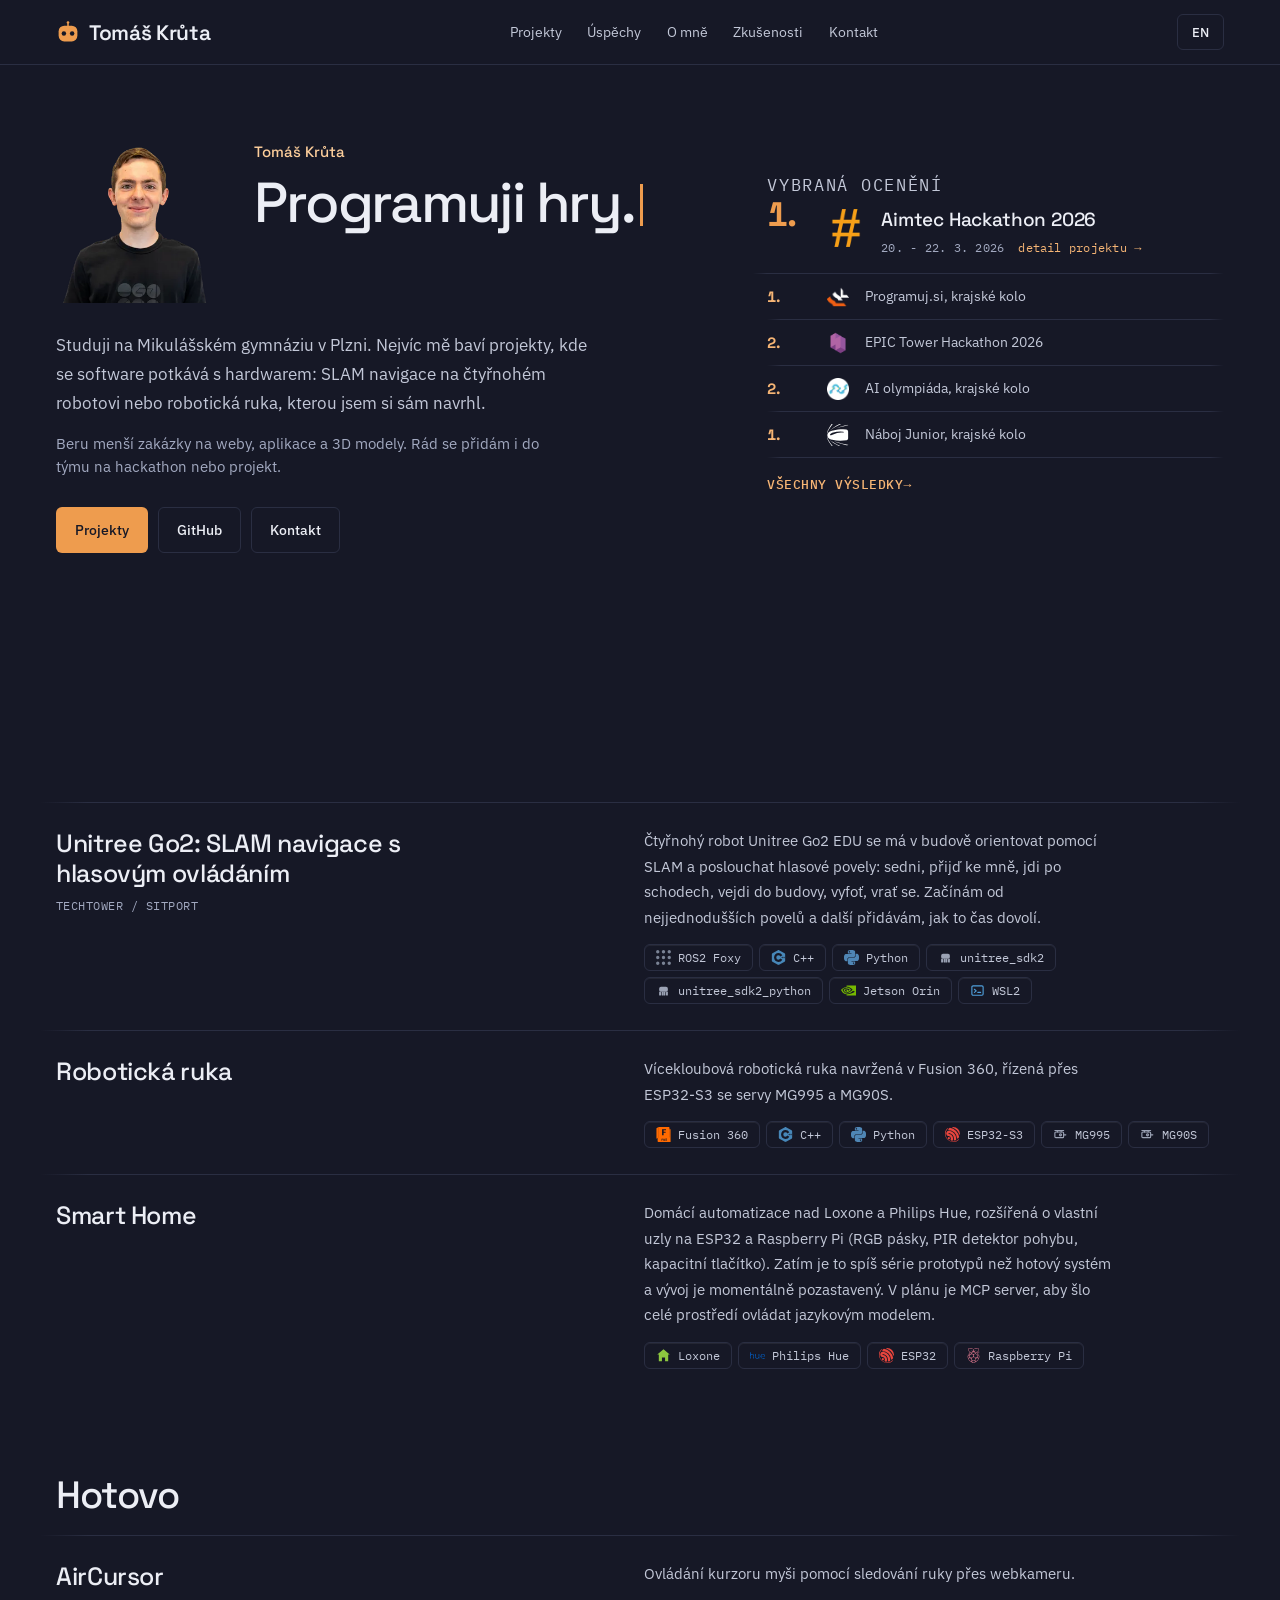
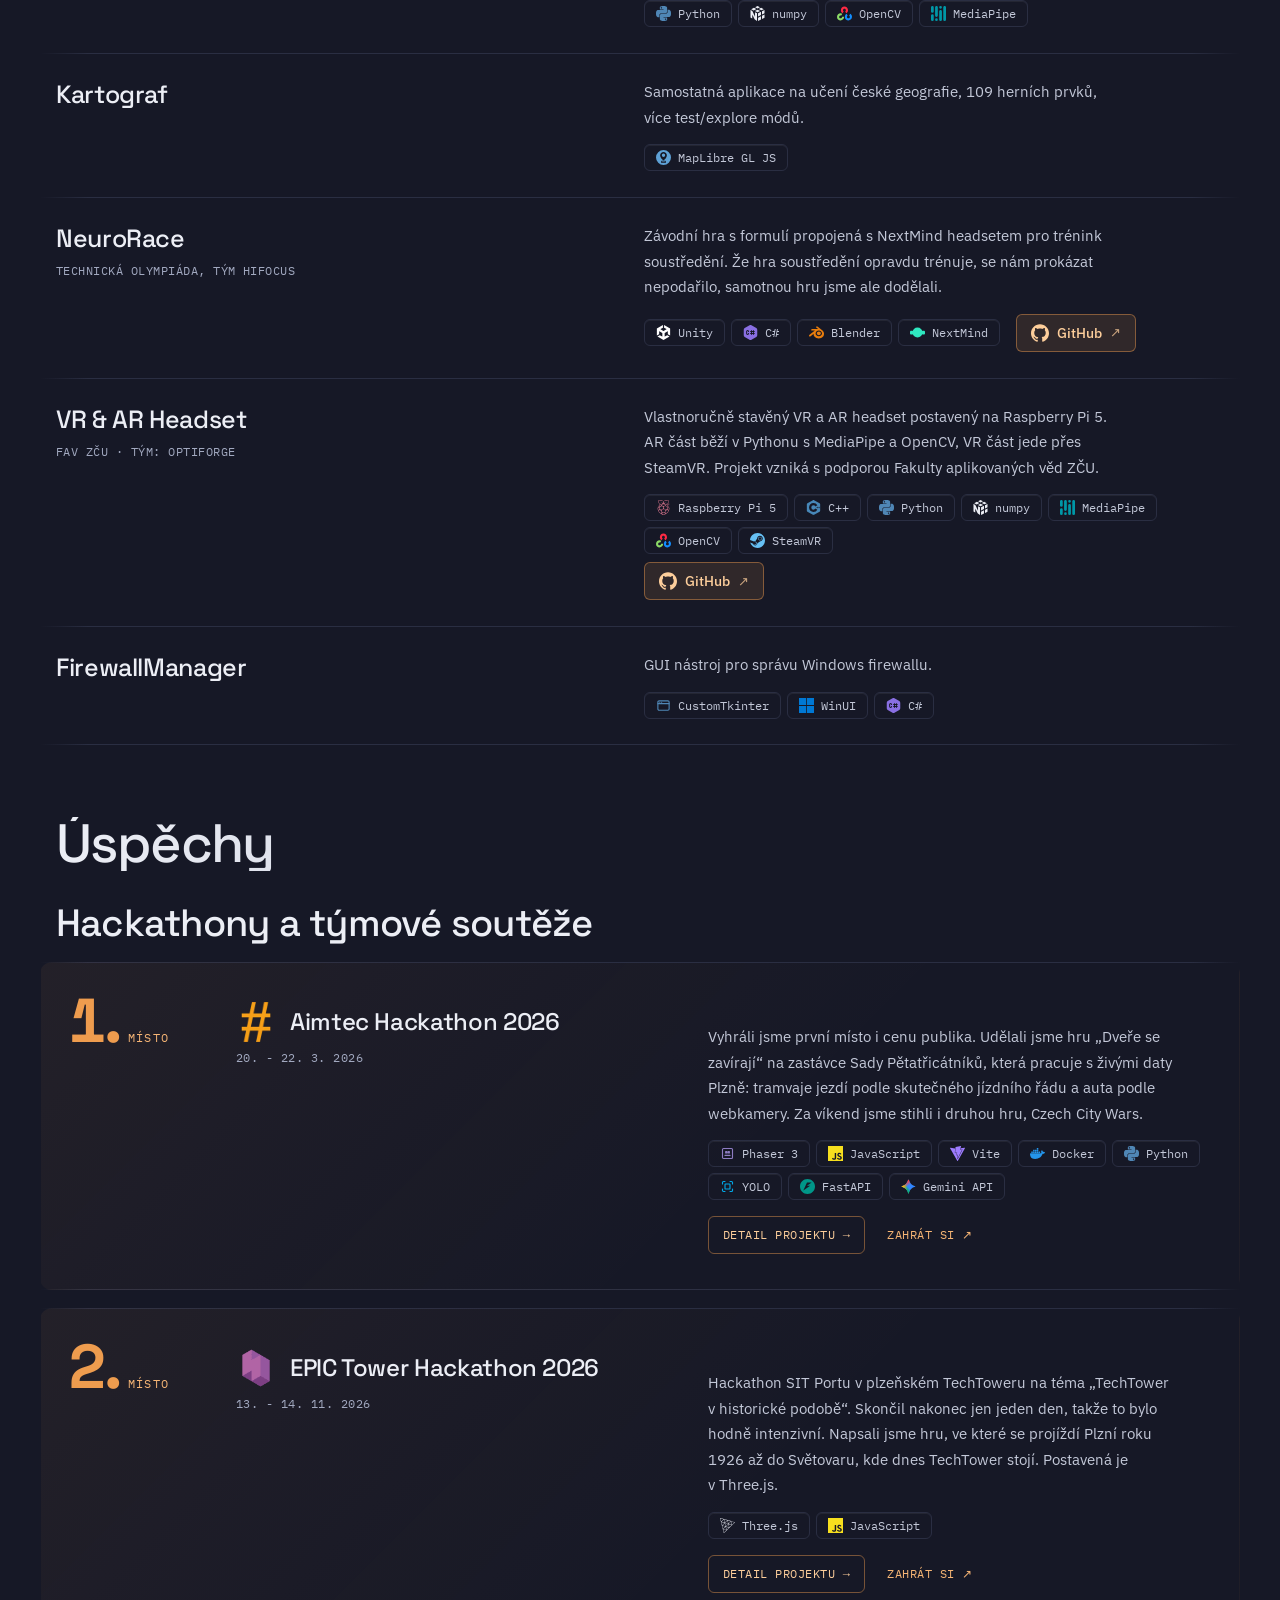
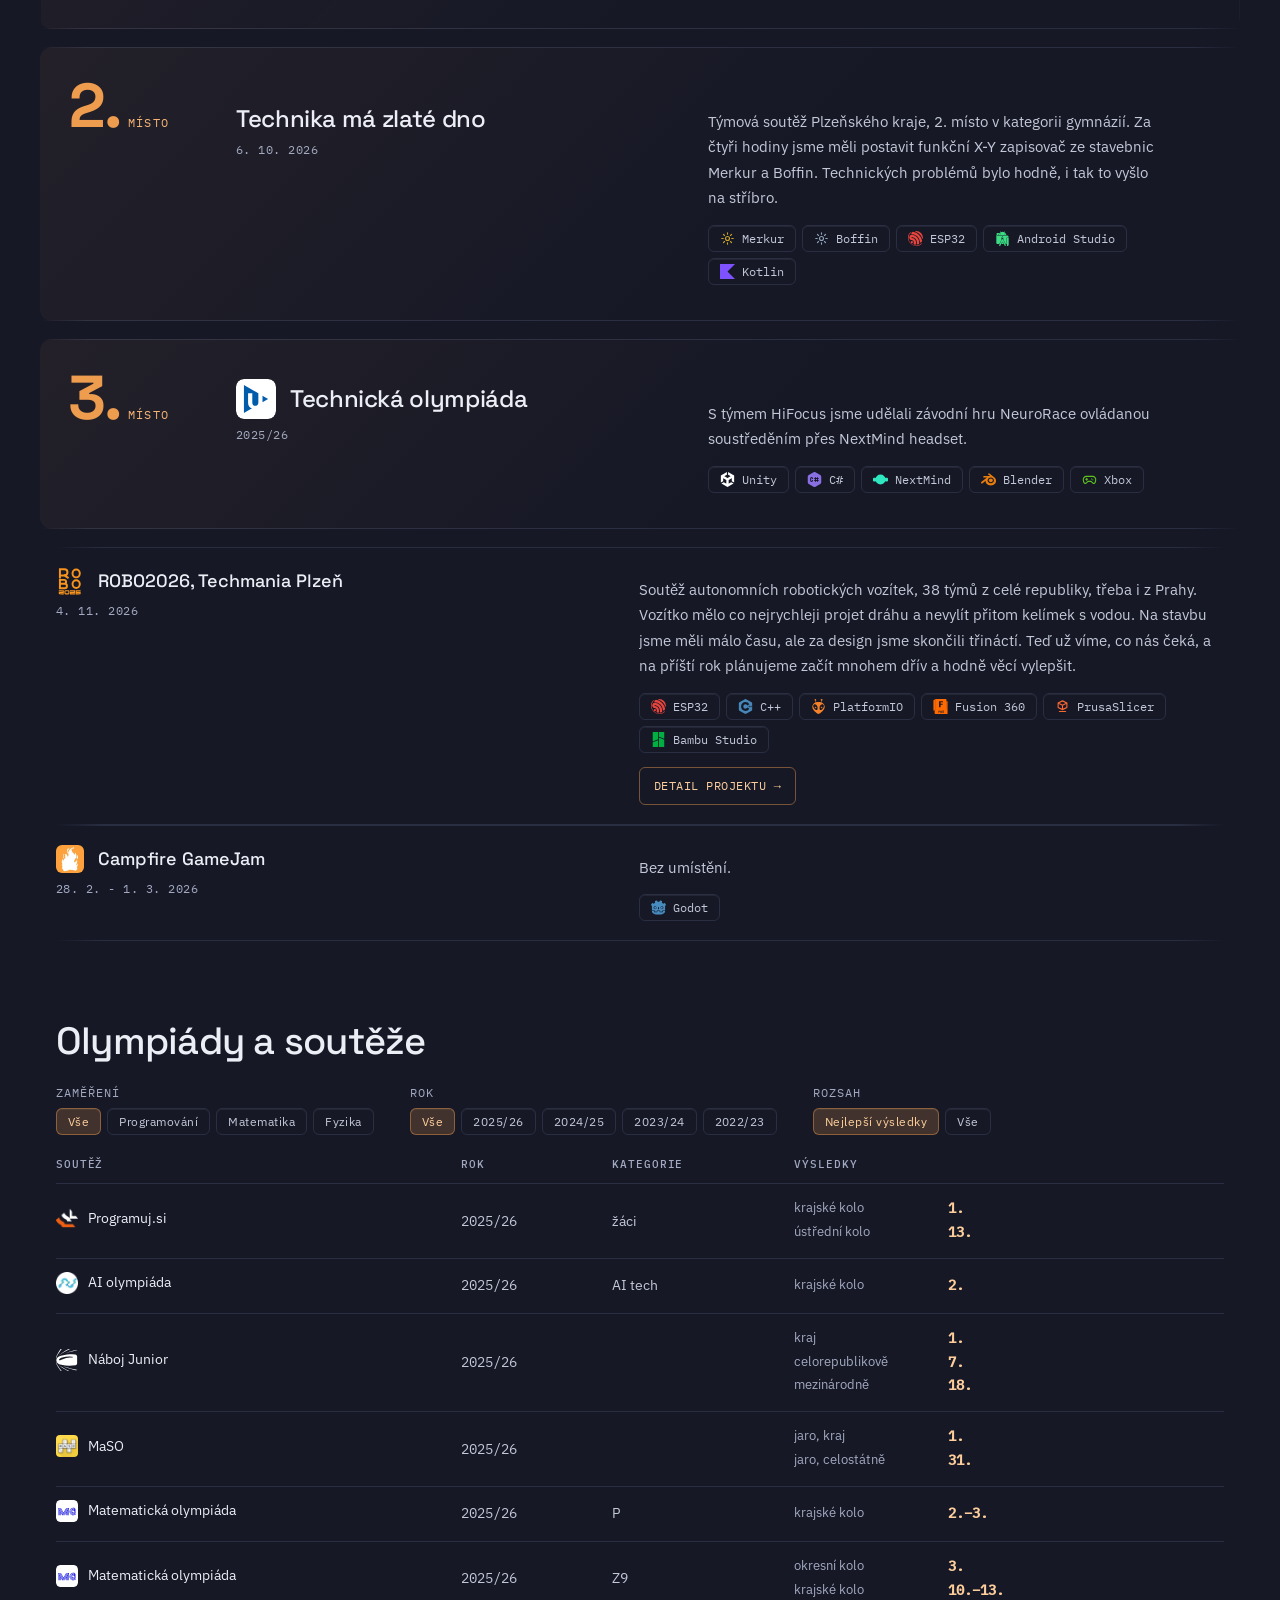
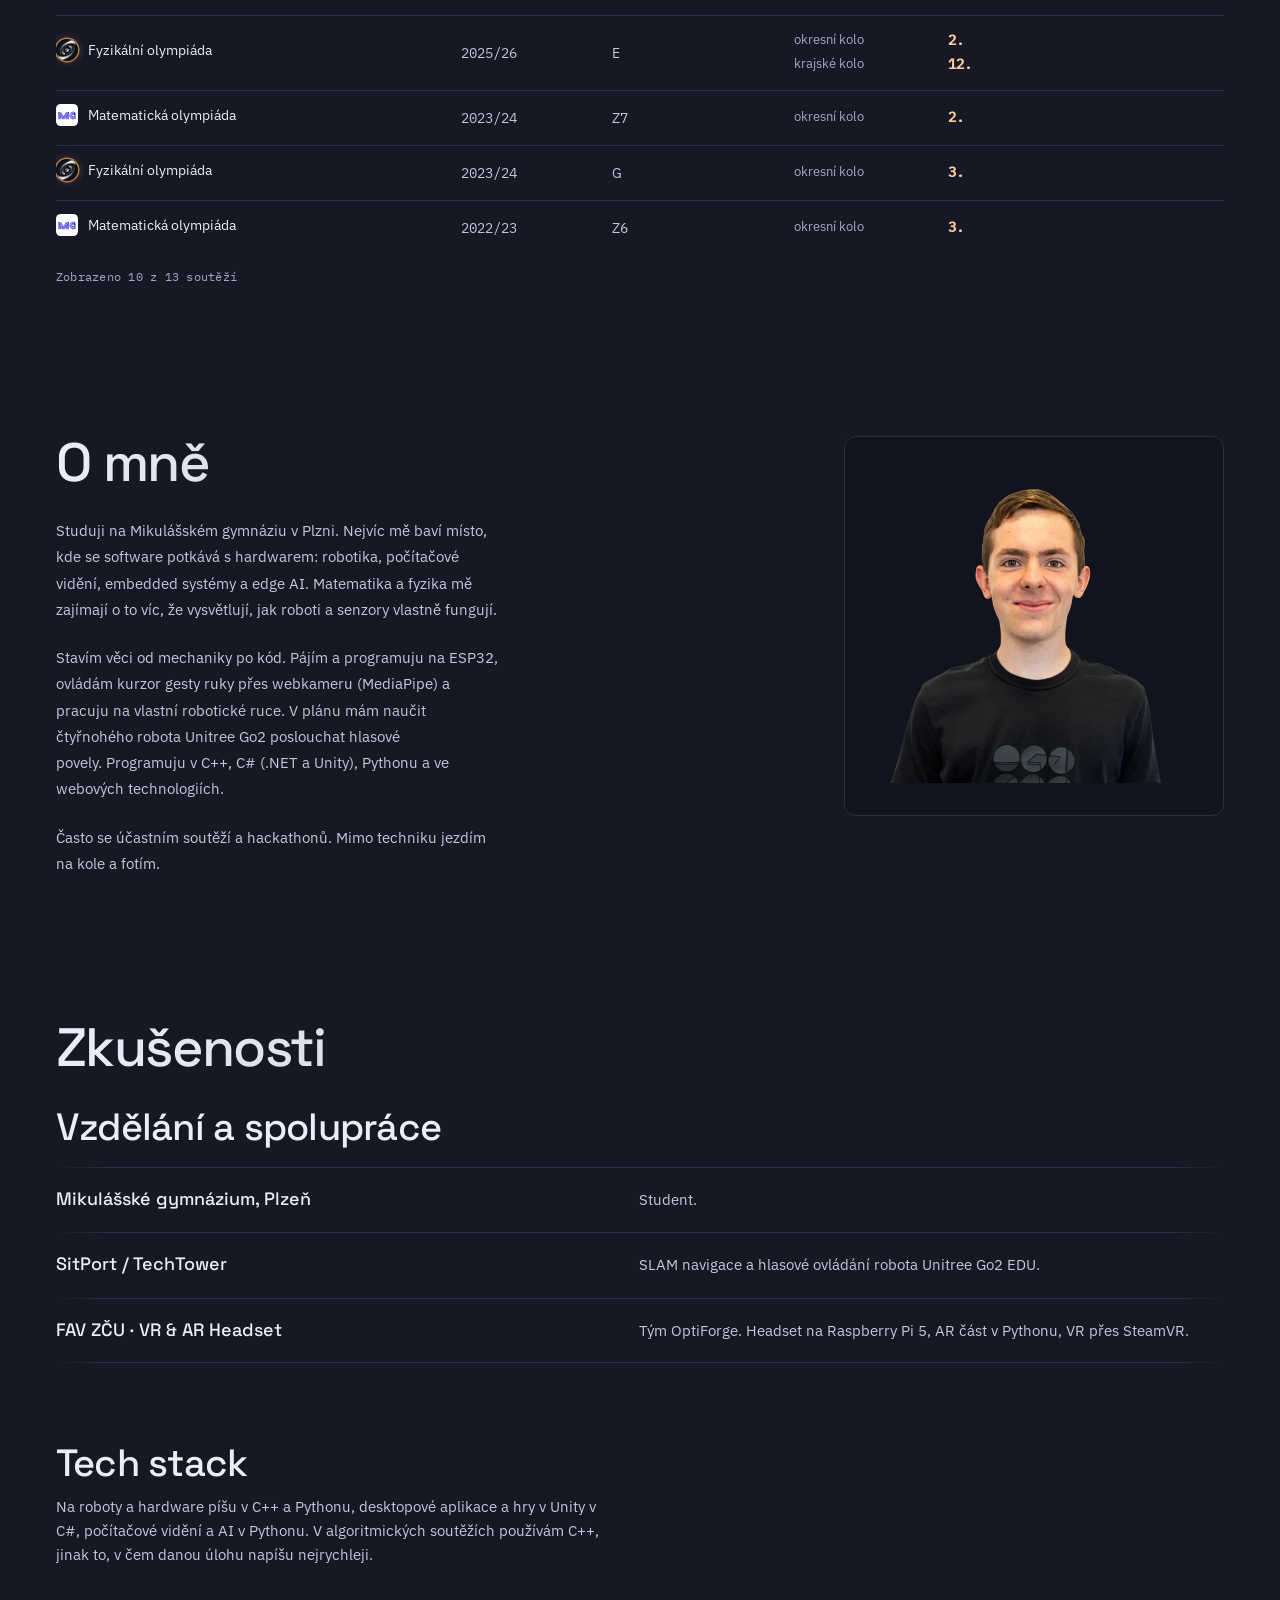
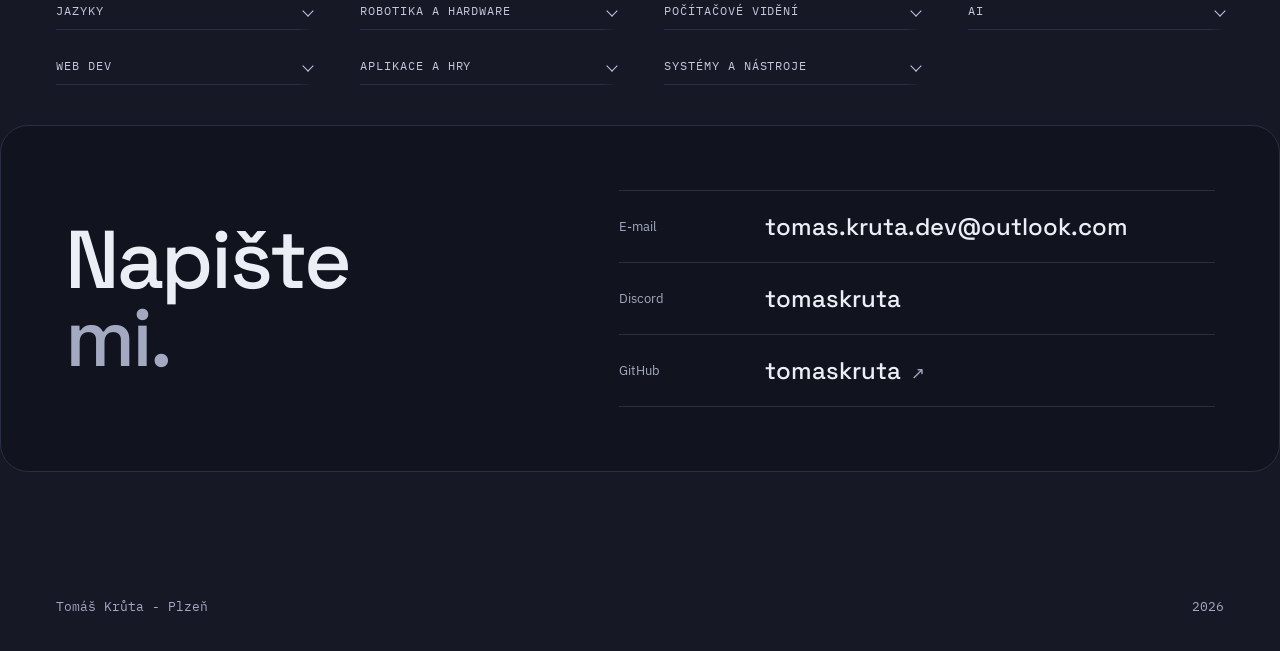
==== commit 6a9b2616: "deploy: TomasKruta/PersonalWeb@4c954b2d0121283d2ea6558f035a66b9d8d5aad6" ====
--- a/index.html
+++ b/index.html
@@ -179,9 +179,9 @@
     <span class="nav-brand"><img class="nav-brand__icon" src="assets/favicon.svg" alt="" width="24" height="24">Tomáš Krůta</span>
     <div class="nav-links">
       <a href="#projekty" data-cs="Projekty" data-en="Work">Projekty</a>
+      <a href="#uspechy" data-cs="Úspěchy" data-en="Achievements">Úspěchy</a>
       <a href="#o-mne" data-cs="O mně" data-en="About">O mně</a>
       <a href="#cv" data-cs="Zkušenosti" data-en="Experience">Zkušenosti</a>
-      <a href="#uspechy" data-cs="Úspěchy" data-en="Achievements">Úspěchy</a>
       <a href="#kontakt" data-cs="Kontakt" data-en="Contact">Kontakt</a>
     </div>
     <button type="button" class="btn btn-secondary" id="lang-toggle" aria-label="Switch to English">EN</button>
@@ -190,14 +190,12 @@
 </nav>
 
 <main>
-<!-- ==================== hero ====================
-     Full-bleed: the drafting grid and the bloom run edge to edge, so the
-     section is NOT inside .container; hero__inner holds the measure. -->
+<!-- ==================== hero ==================== -->
 <section class="hero">
   <div class="hero__inner">
     <div class="hero__main">
       <div class="hero__titlewrap">
-        <img id="hero-photo" class="hero-photo" src="assets/Portrait.webp" srcset="assets/Portrait-300.webp 300w, assets/Portrait-600.webp 600w, assets/Portrait.webp 861w" sizes="210px" alt="Tomáš Krůta" width="861" height="861" fetchpriority="high">
+        <img class="hero-photo" src="assets/Portrait.webp" srcset="assets/Portrait-300.webp 300w, assets/Portrait-600.webp 600w, assets/Portrait.webp 861w" sizes="(max-width: 700px) 96px, 172px" alt="Tomáš Krůta" width="861" height="861" fetchpriority="high">
         <div class="hero__heading">
           <h1 class="hero__name">Tomáš Krůta</h1>
           <p id="hero-h1" class="hero__cycler"><span class="sr-only"
@@ -205,12 +203,16 @@
             data-en="I build robots, games and tools. I build websites. I model parts for 3D printing. I connect hardware and software.">Programuji roboty, hry a nástroje. Tvořím weby. Modeluji díly pro 3D tisk. Propojuji hardware se softwarem.</span><span data-hero-text aria-hidden="true">Programuji roboty.</span><span class="hero__caret" aria-hidden="true"></span></p>
         </div>
       </div>
-      <p
+      <p class="hero__intro"
         data-cs="Studuji na Mikulášském gymnáziu v Plzni. Nejvíc mě baví projekty, kde se software potkává s hardwarem: SLAM navigace na čtyřnohém robotovi nebo robotická ruka, kterou jsem si sám navrhl."
         data-en="I'm a student at Mikulášské gymnázium in Plzeň. I like projects where software meets hardware most: SLAM navigation on a quadruped robot, or a robotic arm I designed myself.">Studuji na Mikulášském gymnáziu v Plzni. Nejvíc mě baví projekty, kde se software potkává s hardwarem: SLAM navigace na čtyřnohém robotovi nebo robotická ruka, kterou jsem si sám navrhl.</p>
+      <p class="hero__note"
+        data-cs="Beru menší zakázky na weby, aplikace a 3D modely. Rád se přidám i do týmu na hackathon nebo projekt."
+        data-en="I take on small website, app and 3D modeling commissions. I'm also happy to join a team for a hackathon or project.">Beru menší zakázky na weby, aplikace a 3D modely. Rád se přidám i do týmu na hackathon nebo projekt.</p>
       <div class="hero__actions">
         <a class="btn btn-primary" href="#projekty" data-cs="Projekty" data-en="See the work">Projekty</a>
         <a class="btn btn-secondary" href="https://github.com/tomaskruta" target="_blank" rel="noopener">GitHub</a>
+        <a class="btn btn-secondary" href="#kontakt" data-cs="Kontakt" data-en="Contact">Kontakt</a>
       </div>
     </div>
 
@@ -256,15 +258,6 @@
     </aside>
   </div>
 
-  <div class="hero__pitch">
-    <div class="hero__pitch-text">
-      <p class="hero__pitch-lead" data-cs="Udělám vám web, aplikaci nebo 3D model." data-en="I can build you a website, an app or a 3D model.">Udělám vám web, aplikaci nebo 3D model.</p>
-      <p
-        data-cs="Beru menší zakázky a rád se přidám do týmu na hackathon nebo projekt."
-        data-en="I take on smaller commissions and I'm happy to join a team for a hackathon or a project.">Beru menší zakázky a rád se přidám do týmu na hackathon nebo projekt.</p>
-    </div>
-    <a class="btn btn-primary" href="#kontakt" data-cs="Kontakt" data-en="Contact">Kontakt</a>
-  </div>
 </section>
 
 <div class="container">
@@ -429,16 +422,245 @@
     </div>
   </section>
 
+  <!-- ==================== achievements ==================== -->
+  <section id="uspechy">
+    <h2 class="section-title" data-cs="Úspěchy" data-en="Achievements">Úspěchy</h2>
+
+    <h3 class="group-title" data-cs="Hackathony a týmové soutěže" data-en="Hackathons and team competitions">Hackathony a týmové soutěže</h3>
+
+    <div class="award award--link rule-both">
+      <p class="award__place">
+        <span class="award__num">1.</span>
+        <span class="award__place-label" data-cs="místo" data-en="place">místo</span>
+      </p>
+      <div class="award__head">
+        <p class="award__title"><img class="complogo complogo--award" src="assets/competitions/aimtec.webp" alt="" width="96" height="96" loading="lazy">Aimtec Hackathon 2026</p>
+        <p class="award__date">20. - 22. 3. 2026</p>
+      </div>
+      <div class="award__body">
+        <p
+          data-cs="Vyhráli jsme první místo i cenu publika. Udělali jsme hru „Dveře se zavírají“ na zastávce Sady Pětatřicátníků, která pracuje s živými daty Plzně: tramvaje jezdí podle skutečného jízdního řádu a auta podle webkamery. Za víkend jsme stihli i druhou hru, Czech City Wars."
+          data-en="We took first place and the audience award. We made “Dveře se zavírají”, a game at the Sady Pětatřicátníků tram stop that runs on Plzeň's live data: trams follow the real timetable and cars come from a webcam. Over the weekend we also made a second game, Czech City Wars.">Vyhráli jsme první místo i cenu publika. Udělali jsme hru „Dveře se zavírají“ na zastávce Sady Pětatřicátníků, která pracuje s živými daty Plzně: tramvaje jezdí podle skutečného jízdního řádu a auta podle webkamery. Za víkend jsme stihli i druhou hru, Czech City Wars.</p>
+        <div class="stack award__stack"><span class="tag tag-neutral"><svg class="icon" style="color:#8E7CC3" aria-hidden="true"><use href="#i-sprite"></use></svg>Phaser 3</span><span class="tag tag-neutral"><svg class="icon" style="color:#F7DF1E" aria-hidden="true"><use href="#i-javascript"></use></svg>JavaScript</span><span class="tag tag-neutral"><svg class="icon" style="color:#9E7CFF" aria-hidden="true"><use href="#i-vite"></use></svg>Vite</span><span class="tag tag-neutral"><svg class="icon" style="color:#2496ED" aria-hidden="true"><use href="#i-docker"></use></svg>Docker</span><span class="tag tag-neutral"><svg class="icon" style="color:#4F86B5" aria-hidden="true"><use href="#i-python"></use></svg>Python</span><span class="tag tag-neutral"><svg class="icon" style="color:#00A8E8" aria-hidden="true"><use href="#i-scan"></use></svg>YOLO</span><span class="tag tag-neutral"><svg class="icon" style="color:#009688" aria-hidden="true"><use href="#i-fastapi"></use></svg>FastAPI</span><span class="tag tag-neutral"><svg class="icon" aria-hidden="true"><use href="#i-gemini-color"></use></svg>Gemini API</span></div>
+        <a class="award__link award__stretch" href="projects/aimtec-hackathon-2026/" data-cs="Detail projektu →" data-en="Project details →">Detail projektu →</a>
+        <a class="award__link" href="https://dveresezaviraji.cz/" target="_blank" rel="noopener" data-cs="Zahrát si ↗" data-en="Play it ↗">Zahrát si ↗</a>
+      </div>
+    </div>
+
+    <div class="award award--link rule-both">
+      <p class="award__place">
+        <span class="award__num">2.</span>
+        <span class="award__place-label" data-cs="místo" data-en="place">místo</span>
+      </p>
+      <div class="award__head">
+        <p class="award__title"><img class="complogo complogo--award" src="assets/competitions/sitport.png" alt="" width="64" height="64" loading="lazy">EPIC Tower Hackathon 2026</p>
+        <p class="award__date">13. - 14. 11. 2026</p>
+      </div>
+      <div class="award__body">
+        <p
+          data-cs="Hackathon SIT Portu v plzeňském TechToweru na téma „TechTower v historické podobě“. Skončil nakonec jen jeden den, takže to bylo hodně intenzivní. Napsali jsme hru, ve které se projíždí Plzní roku 1926 až do Světovaru, kde dnes TechTower stojí. Postavená je v Three.js."
+          data-en="A SIT Port hackathon at TechTower in Plzeň, themed “TechTower as it used to be”. It ended up lasting just one day, so it was very intense. We wrote a game where you ride through Plzeň in 1926 all the way to Světovar, where TechTower stands today. Built with Three.js.">Hackathon SIT Portu v plzeňském TechToweru na téma „TechTower v historické podobě“. Skončil nakonec jen jeden den, takže to bylo hodně intenzivní. Napsali jsme hru, ve které se projíždí Plzní roku 1926 až do Světovaru, kde dnes TechTower stojí. Postavená je v Three.js.</p>
+        <div class="stack award__stack"><span class="tag tag-neutral"><svg class="icon" style="color:#ECEEF5" aria-hidden="true"><use href="#i-threedotjs"></use></svg>Three.js</span><span class="tag tag-neutral"><svg class="icon" style="color:#F7DF1E" aria-hidden="true"><use href="#i-javascript"></use></svg>JavaScript</span></div>
+        <a class="award__link award__stretch" href="projects/epic-tower-hackathon-2026/" data-cs="Detail projektu →" data-en="Project details →">Detail projektu →</a>
+        <a class="award__link" href="https://svetovar.fun/" target="_blank" rel="noopener" data-cs="Zahrát si ↗" data-en="Play it ↗">Zahrát si ↗</a>
+      </div>
+    </div>
+
+    <div class="award rule-both">
+      <p class="award__place">
+        <span class="award__num">2.</span>
+        <span class="award__place-label" data-cs="místo" data-en="place">místo</span>
+      </p>
+      <div class="award__head">
+        <p class="award__title">Technika má zlaté dno</p>
+        <p class="award__date">6. 10. 2026</p>
+      </div>
+      <div class="award__body">
+        <p
+          data-cs="Týmová soutěž Plzeňského kraje, 2. místo v kategorii gymnázií. Za čtyři hodiny jsme měli postavit funkční X-Y zapisovač ze stavebnic Merkur a Boffin. Technických problémů bylo hodně, i tak to vyšlo na stříbro."
+          data-en="A Plzeň Region team contest, 2nd place in the grammar school category. We had four hours to build a working X-Y plotter from Merkur and Boffin kits. Plenty of technical problems, but it was still enough for silver.">Týmová soutěž Plzeňského kraje, 2. místo v kategorii gymnázií. Za čtyři hodiny jsme měli postavit funkční X-Y zapisovač ze stavebnic Merkur a Boffin. Technických problémů bylo hodně, i tak to vyšlo na stříbro.</p>
+        <div class="stack award__stack"><span class="tag tag-neutral"><svg class="icon" style="color:#C9A227" aria-hidden="true"><use href="#i-gear"></use></svg>Merkur</span><span class="tag tag-neutral"><svg class="icon" style="color:#8FA3B8" aria-hidden="true"><use href="#i-gear"></use></svg>Boffin</span><span class="tag tag-neutral"><svg class="icon" style="color:#E9453D" aria-hidden="true"><use href="#i-espressif"></use></svg>ESP32</span><span class="tag tag-neutral"><svg class="icon" style="color:#3DDC84" aria-hidden="true"><use href="#i-androidstudio"></use></svg>Android Studio</span><span class="tag tag-neutral"><svg class="icon" style="color:#7F52FF" aria-hidden="true"><use href="#i-kotlin"></use></svg>Kotlin</span></div>
+      </div>
+    </div>
+
+    <div class="award rule-both">
+      <p class="award__place">
+        <span class="award__num">3.</span>
+        <span class="award__place-label" data-cs="místo" data-en="place">místo</span>
+      </p>
+      <div class="award__head">
+        <p class="award__title"><img class="complogo complogo--award" src="assets/competitions/technickaolympiada-zcu.svg" alt="" width="96" height="96" loading="lazy">Technická olympiáda</p>
+        <p class="award__date">2025/26</p>
+      </div>
+      <div class="award__body">
+        <p
+          data-cs="S týmem HiFocus jsme udělali závodní hru NeuroRace ovládanou soustředěním přes NextMind headset."
+          data-en="With team HiFocus we built NeuroRace, a racing game controlled by focus through a NextMind headset.">S týmem HiFocus jsme udělali závodní hru NeuroRace ovládanou soustředěním přes NextMind headset.</p>
+        <div class="stack award__stack"><span class="tag tag-neutral"><svg class="icon" style="color:#FFFFFF" aria-hidden="true"><use href="#i-unity"></use></svg>Unity</span><span class="tag tag-neutral"><svg class="icon" style="color:#896FE2" aria-hidden="true"><use href="#i-csharp"></use></svg>C#</span><span class="tag tag-neutral"><svg class="icon" style="color:#2FE8C0" aria-hidden="true"><use href="#i-nextmind"></use></svg>NextMind</span><span class="tag tag-neutral"><svg class="icon" style="color:#E87D0D" aria-hidden="true"><use href="#i-blender"></use></svg>Blender</span><span class="tag tag-neutral"><svg class="icon" style="color:#5DC21E" aria-hidden="true"><use href="#i-gamepad"></use></svg>Xbox</span></div>
+      </div>
+    </div>
+
+    <div class="row row--baseline row--link rule-both">
+      <div class="row__head">
+        <p class="row__title row__title--logo"><img class="complogo complogo--row" src="assets/competitions/robo2026.svg" alt="" width="96" height="96" loading="lazy">ROBO2026, Techmania Plzeň</p>
+        <p class="row__date">4. 11. 2026</p>
+      </div>
+      <div class="row__body">
+        <p
+          data-cs="Soutěž autonomních robotických vozítek, 38 týmů z celé republiky, třeba i z Prahy. Vozítko mělo co nejrychleji projet dráhu a nevylít přitom kelímek s vodou. Na stavbu jsme měli málo času, ale za design jsme skončili třináctí. Teď už víme, co nás čeká, a na příští rok plánujeme začít mnohem dřív a hodně věcí vylepšit."
+          data-en="A contest for autonomous robot vehicles, 38 teams from all over the country, Prague included. The vehicle had to cover the course as fast as possible without spilling a cup of water. We had little time to build, but we came 13th for design. Now we know what to expect, and for next year we plan to start much earlier and improve a lot.">Soutěž autonomních robotických vozítek, 38 týmů z celé republiky, třeba i z Prahy. Vozítko mělo co nejrychleji projet dráhu a nevylít přitom kelímek s vodou. Na stavbu jsme měli málo času, ale za design jsme skončili třináctí. Teď už víme, co nás čeká, a na příští rok plánujeme začít mnohem dřív a hodně věcí vylepšit.</p>
+        <div class="stack award__stack"><span class="tag tag-neutral"><svg class="icon" style="color:#E9453D" aria-hidden="true"><use href="#i-espressif"></use></svg>ESP32</span><span class="tag tag-neutral"><svg class="icon" style="color:#4787B8" aria-hidden="true"><use href="#i-cplusplus"></use></svg>C++</span><span class="tag tag-neutral"><svg class="icon" style="color:#F5822A" aria-hidden="true"><use href="#i-platformio"></use></svg>PlatformIO</span><span class="tag tag-neutral"><svg class="icon" style="color:#FF6A00" aria-hidden="true"><use href="#i-fusion"></use></svg>Fusion 360</span><span class="tag tag-neutral"><svg class="icon" style="color:#FA6831" aria-hidden="true"><use href="#i-printer3d"></use></svg>PrusaSlicer</span><span class="tag tag-neutral"><svg class="icon" style="color:#00AE42" aria-hidden="true"><use href="#i-bambulab"></use></svg>Bambu Studio</span></div>
+        <a class="award__link award__stretch" href="projects/robo2026/" data-cs="Detail projektu →" data-en="Project details →">Detail projektu →</a>
+      </div>
+    </div>
+
+    <div class="row row--baseline rule-both">
+      <div class="row__head">
+        <p class="row__title row__title--logo"><img class="complogo complogo--row" src="assets/competitions/campfire.webp" alt="" width="96" height="96" loading="lazy">Campfire GameJam</p>
+        <p class="row__date">28. 2. - 1. 3. 2026</p>
+      </div>
+      <div class="row__body">
+        <p data-cs="Bez umístění." data-en="No placement.">Bez umístění.</p>
+        <div class="stack award__stack"><span class="tag tag-neutral"><svg class="icon" style="color:#478CBF" aria-hidden="true"><use href="#i-godotengine"></use></svg>Godot</span></div>
+      </div>
+    </div>
+
+    <h3 class="group-title group-title--spaced group-title--filters"
+        data-cs="Olympiády a soutěže" data-en="Olympiads and competitions">Olympiády a soutěže</h3>
+
+    <div class="filters">
+      <div>
+        <p class="filters__label" id="filter-focus-label" data-cs="Zaměření" data-en="Field">Zaměření</p>
+        <div class="filters__options" id="filter-focus" role="group" aria-labelledby="filter-focus-label"></div>
+      </div>
+      <div>
+        <p class="filters__label" id="filter-year-label" data-cs="Rok" data-en="Year">Rok</p>
+        <div class="filters__options" id="filter-year" role="group" aria-labelledby="filter-year-label"></div>
+      </div>
+      <div>
+        <p class="filters__label" id="filter-scope-label" data-cs="Rozsah" data-en="Scope">Rozsah</p>
+        <div class="filters__options" id="filter-scope" role="group" aria-labelledby="filter-scope-label"></div>
+      </div>
+    </div>
+
+    <div class="table-wrap">
+      <table class="table">
+        <thead>
+          <tr>
+            <th data-cs="Soutěž" data-en="Competition">Soutěž</th>
+            <th data-cs="Rok" data-en="Year">Rok</th>
+            <th data-cs="Kategorie" data-en="Category">Kategorie</th>
+            <th data-cs="Výsledky" data-en="Results">Výsledky</th>
+          </tr>
+        </thead>
+        <tbody id="competitions-body">
+          <!-- Static fallback for no-JS/crawlers, mirrors js/portfolio.js
+               renderCompetitions() output for the full COMPETITIONS array
+               (unfiltered). JS replaces this on load and re-renders it on
+               every filter change; keep both in sync when editing data. -->
+          <tr>
+            <td><span class="compcell"><img class="complogo" src="assets/competitions/programujsi.webp" alt="" width="96" height="96" loading="lazy">Programuj.si</span></td>
+            <td>2025/26</td>
+            <td>žáci</td>
+            <td><span class="res"><span class="res__round">krajské kolo</span><b>1.</b></span><span class="res"><span class="res__round">ústřední kolo</span><b>13.</b></span></td>
+          </tr>
+          <tr>
+            <td><span class="compcell"><img class="complogo" src="assets/competitions/aiolympiada.webp" alt="" width="96" height="96" loading="lazy">AI olympiáda</span></td>
+            <td>2025/26</td>
+            <td>AI tech</td>
+            <td><span class="res"><span class="res__round">krajské kolo</span><b>2.</b></span></td>
+          </tr>
+          <tr>
+            <td><span class="compcell"><img class="complogo" src="assets/competitions/naboj.svg" alt="" width="96" height="96" loading="lazy">Náboj Junior</span></td>
+            <td>2025/26</td>
+            <td></td>
+            <td><span class="res"><span class="res__round">kraj</span><b>1.</b></span><span class="res"><span class="res__round">celorepublikově</span><b>7.</b></span><span class="res"><span class="res__round">mezinárodně</span><b>18.</b></span></td>
+          </tr>
+          <tr>
+            <td><span class="compcell"><img class="complogo" src="assets/competitions/maso.webp" alt="" width="96" height="96" loading="lazy">MaSO</span></td>
+            <td>2025/26</td>
+            <td></td>
+            <td><span class="res"><span class="res__round">jaro, kraj</span><b>1.</b></span><span class="res"><span class="res__round">jaro, celostátně</span><b>31.</b></span></td>
+          </tr>
+          <tr>
+            <td><span class="compcell"><img class="complogo" src="assets/competitions/matematickaolympiada.svg" alt="" width="96" height="96" loading="lazy">Matematická olympiáda</span></td>
+            <td>2025/26</td>
+            <td>P</td>
+            <td><span class="res"><span class="res__round">krajské kolo</span><b>2.–3.</b></span></td>
+          </tr>
+          <tr>
+            <td><span class="compcell"><img class="complogo" src="assets/competitions/matematickaolympiada.svg" alt="" width="96" height="96" loading="lazy">Matematická olympiáda</span></td>
+            <td>2025/26</td>
+            <td>Z9</td>
+            <td><span class="res"><span class="res__round">okresní kolo</span><b>3.</b></span><span class="res"><span class="res__round">krajské kolo</span><b>10.–13.</b></span></td>
+          </tr>
+          <tr>
+            <td><span class="compcell"><img class="complogo complogo--fo" src="assets/competitions/fyzikalniolympiada-galaxy.webp" alt="" width="96" height="96" loading="lazy">Fyzikální olympiáda</span></td>
+            <td>2025/26</td>
+            <td>E</td>
+            <td><span class="res"><span class="res__round">okresní kolo</span><b>2.</b></span><span class="res"><span class="res__round">krajské kolo</span><b>12.</b></span></td>
+          </tr>
+          <tr>
+            <td><span class="compcell"><img class="complogo" src="assets/competitions/maso.webp" alt="" width="96" height="96" loading="lazy">MaSO</span></td>
+            <td>2024/25</td>
+            <td></td>
+            <td><span class="res"><span class="res__round">jaro, kraj</span><b>6.</b></span></td>
+          </tr>
+          <tr>
+            <td><span class="compcell"><img class="complogo" src="assets/competitions/matematickaolympiada.svg" alt="" width="96" height="96" loading="lazy">Matematická olympiáda</span></td>
+            <td>2024/25</td>
+            <td>Z8</td>
+            <td><span class="res"><span class="res__round">okresní kolo</span><b>3.–6.</b></span></td>
+          </tr>
+          <tr>
+            <td><span class="compcell"><img class="complogo complogo--fo" src="assets/competitions/fyzikalniolympiada-galaxy.webp" alt="" width="96" height="96" loading="lazy">Fyzikální olympiáda</span></td>
+            <td>2024/25</td>
+            <td>F</td>
+            <td><span class="res"><span class="res__round">okresní kolo</span><b>5.</b></span></td>
+          </tr>
+          <tr>
+            <td><span class="compcell"><img class="complogo" src="assets/competitions/matematickaolympiada.svg" alt="" width="96" height="96" loading="lazy">Matematická olympiáda</span></td>
+            <td>2023/24</td>
+            <td>Z7</td>
+            <td><span class="res"><span class="res__round">okresní kolo</span><b>2.</b></span></td>
+          </tr>
+          <tr>
+            <td><span class="compcell"><img class="complogo complogo--fo" src="assets/competitions/fyzikalniolympiada-galaxy.webp" alt="" width="96" height="96" loading="lazy">Fyzikální olympiáda</span></td>
+            <td>2023/24</td>
+            <td>G</td>
+            <td><span class="res"><span class="res__round">okresní kolo</span><b>3.</b></span></td>
+          </tr>
+          <tr>
+            <td><span class="compcell"><img class="complogo" src="assets/competitions/matematickaolympiada.svg" alt="" width="96" height="96" loading="lazy">Matematická olympiáda</span></td>
+            <td>2022/23</td>
+            <td>Z6</td>
+            <td><span class="res"><span class="res__round">okresní kolo</span><b>3.</b></span></td>
+          </tr>
+        </tbody>
+      </table>
+    </div>
+    <p class="table-empty" id="competitions-empty" hidden
+      data-cs="Pro tento filtr nejsou žádné výsledky."
+      data-en="No results for this filter.">Pro tento filtr nejsou žádné výsledky.</p>
+    <p class="table-count" id="competitions-count" aria-live="polite"></p>
+  </section>
+
   <!-- ==================== about ==================== -->
   <section id="o-mne">
     <div>
       <h2 class="section-title" data-cs="O mně" data-en="About">O mně</h2>
       <p
-        data-cs="K robotům jsem se dostal přes SitPort. V TechToweru teď učím psa Unitree Go2 chodit po budově podle hlasových povelů. Doma mám rozdělanou robotickou ruku a pár ESP32 na chytrou domácnost. Kromě programování jezdím na kole a začínám fotit."
-        data-en="I got into robots through SitPort. At TechTower I'm currently teaching a Unitree Go2 robot dog to move around a building on voice commands. At home there's a half-built robotic arm and a few ESP32 boards for the smart home. Outside of programming I ride a bike and I'm getting into photography.">K robotům jsem se dostal přes SitPort. V TechToweru teď učím psa Unitree Go2 chodit po budově podle hlasových povelů. Doma mám rozdělanou robotickou ruku a pár ESP32 na chytrou domácnost. Kromě programování jezdím na kole a začínám fotit.</p>
+        data-cs="Studuji na Mikulášském gymnáziu v Plzni. Nejvíc mě baví místo, kde se software potkává s hardwarem: robotika, počítačové vidění, embedded systémy a edge AI. Matematika a fyzika mě zajímají o to víc, že vysvětlují, jak roboti a senzory vlastně fungují."
+        data-en="I study at Mikulášské gymnázium in Plzeň. What I enjoy most is where software meets hardware: robotics, computer vision, embedded systems and edge AI. Maths and physics interest me all the more because they explain how robots and sensors actually work.">Studuji na Mikulášském gymnáziu v Plzni. Nejvíc mě baví místo, kde se software potkává s hardwarem: robotika, počítačové vidění, embedded systémy a edge AI. Matematika a fyzika mě zajímají o to víc, že vysvětlují, jak roboti a senzory vlastně fungují.</p>
+      <p
+        data-cs="Stavím věci od mechaniky po kód. Pájím a programuju na ESP32, ovládám kurzor gesty ruky přes webkameru (MediaPipe) a pracuju na vlastní robotické ruce. V plánu mám naučit čtyřnohého robota Unitree Go2 poslouchat hlasové povely. Programuju v C++, C# (.NET a Unity), Pythonu a ve webových technologiích."
+        data-en="I build things from mechanics to code. I solder and program ESP32 boards, control a cursor with hand gestures through a webcam (MediaPipe) and am working on my own robotic arm. Next I plan to teach a Unitree Go2 quadruped robot to follow voice commands. I program in C++, C# (.NET and Unity), Python and web technologies.">Stavím věci od mechaniky po kód. Pájím a programuju na ESP32, ovládám kurzor gesty ruky přes webkameru (MediaPipe) a pracuju na vlastní robotické ruce. V plánu mám naučit čtyřnohého robota Unitree Go2 poslouchat hlasové povely. Programuju v C++, C# (.NET a Unity), Pythonu a ve webových technologiích.</p>
+      <p
+        data-cs="Často se účastním soutěží a hackathonů. Mimo techniku jezdím na kole a fotím."
+        data-en="I often take part in competitions and hackathons. Away from tech I ride a bike and take photos.">Často se účastním soutěží a hackathonů. Mimo techniku jezdím na kole a fotím.</p>
     </div>
     <figure class="about__figure">
-      <div class="lighten portrait">
+      <div class="portrait">
         <img src="assets/Portrait.webp" srcset="assets/Portrait-300.webp 300w, assets/Portrait-600.webp 600w, assets/Portrait.webp 861w" sizes="(max-width: 700px) 90vw, 380px" alt="Tomáš Krůta" width="861" height="861">
       </div>
     </figure>
@@ -556,229 +778,6 @@
     </div>
   </section>
 
-  <!-- ==================== achievements ==================== -->
-  <section id="uspechy">
-    <h2 class="section-title" data-cs="Úspěchy" data-en="Achievements">Úspěchy</h2>
-
-    <h3 class="group-title" data-cs="Hackathony a týmové soutěže" data-en="Hackathons and team competitions">Hackathony a týmové soutěže</h3>
-
-    <div class="award award--link rule-both">
-      <p class="award__place">
-        <span class="award__num">1.</span>
-        <span class="award__place-label" data-cs="místo" data-en="place">místo</span>
-      </p>
-      <div class="award__head">
-        <p class="award__title"><img class="complogo complogo--award" src="assets/competitions/aimtec.webp" alt="" width="96" height="96" loading="lazy">Aimtec Hackathon 2026</p>
-        <p class="award__date">20. - 22. 3. 2026</p>
-      </div>
-      <div class="award__body">
-        <p
-          data-cs="Vyhráli jsme první místo i cenu publika. Udělali jsme hru „Dveře se zavírají“ na zastávce Sady Pětatřicátníků, která pracuje s živými daty Plzně: tramvaje jezdí podle skutečného jízdního řádu a auta podle webkamery. Za víkend jsme stihli i druhou hru, Czech City Wars."
-          data-en="We took first place and the audience award. We made “Dveře se zavírají”, a game at the Sady Pětatřicátníků tram stop that runs on Plzeň's live data: trams follow the real timetable and cars come from a webcam. Over the weekend we also made a second game, Czech City Wars.">Vyhráli jsme první místo i cenu publika. Udělali jsme hru „Dveře se zavírají“ na zastávce Sady Pětatřicátníků, která pracuje s živými daty Plzně: tramvaje jezdí podle skutečného jízdního řádu a auta podle webkamery. Za víkend jsme stihli i druhou hru, Czech City Wars.</p>
-        <div class="stack award__stack"><span class="tag tag-neutral"><svg class="icon" style="color:#8E7CC3" aria-hidden="true"><use href="#i-sprite"></use></svg>Phaser 3</span><span class="tag tag-neutral"><svg class="icon" style="color:#F7DF1E" aria-hidden="true"><use href="#i-javascript"></use></svg>JavaScript</span><span class="tag tag-neutral"><svg class="icon" style="color:#9E7CFF" aria-hidden="true"><use href="#i-vite"></use></svg>Vite</span><span class="tag tag-neutral"><svg class="icon" style="color:#2496ED" aria-hidden="true"><use href="#i-docker"></use></svg>Docker</span><span class="tag tag-neutral"><svg class="icon" style="color:#4F86B5" aria-hidden="true"><use href="#i-python"></use></svg>Python</span><span class="tag tag-neutral"><svg class="icon" style="color:#00A8E8" aria-hidden="true"><use href="#i-scan"></use></svg>YOLO</span><span class="tag tag-neutral"><svg class="icon" style="color:#009688" aria-hidden="true"><use href="#i-fastapi"></use></svg>FastAPI</span><span class="tag tag-neutral"><svg class="icon" aria-hidden="true"><use href="#i-gemini-color"></use></svg>Gemini API</span></div>
-        <a class="award__link award__stretch" href="projects/aimtec-hackathon-2026/" data-cs="Detail projektu →" data-en="Project details →">Detail projektu →</a>
-        <a class="award__link" href="https://dveresezaviraji.cz/" target="_blank" rel="noopener" data-cs="Zahrát si ↗" data-en="Play it ↗">Zahrát si ↗</a>
-      </div>
-    </div>
-
-    <div class="award award--link rule-both">
-      <p class="award__place">
-        <span class="award__num">2.</span>
-        <span class="award__place-label" data-cs="místo" data-en="place">místo</span>
-      </p>
-      <div class="award__head">
-        <p class="award__title"><img class="complogo complogo--award" src="assets/competitions/sitport.png" alt="" width="64" height="64" loading="lazy">EPIC Tower Hackathon 2026</p>
-        <p class="award__date">13. - 14. 11. 2026</p>
-      </div>
-      <div class="award__body">
-        <p
-          data-cs="Hackathon SIT Portu v plzeňském TechToweru na téma „TechTower v historické podobě“. Skončil nakonec jen jeden den, takže to bylo hodně intenzivní. Napsali jsme hru, ve které se projíždí Plzní roku 1926 až do Světovaru, kde dnes TechTower stojí. Postavená je v Three.js."
-          data-en="A SIT Port hackathon at TechTower in Plzeň, themed “TechTower as it used to be”. It ended up lasting just one day, so it was very intense. We wrote a game where you ride through Plzeň in 1926 all the way to Světovar, where TechTower stands today. Built with Three.js.">Hackathon SIT Portu v plzeňském TechToweru na téma „TechTower v historické podobě“. Skončil nakonec jen jeden den, takže to bylo hodně intenzivní. Napsali jsme hru, ve které se projíždí Plzní roku 1926 až do Světovaru, kde dnes TechTower stojí. Postavená je v Three.js.</p>
-        <div class="stack award__stack"><span class="tag tag-neutral"><svg class="icon" style="color:#ECEEF5" aria-hidden="true"><use href="#i-threedotjs"></use></svg>Three.js</span><span class="tag tag-neutral"><svg class="icon" style="color:#F7DF1E" aria-hidden="true"><use href="#i-javascript"></use></svg>JavaScript</span></div>
-        <a class="award__link award__stretch" href="projects/epic-tower-hackathon-2026/" data-cs="Detail projektu →" data-en="Project details →">Detail projektu →</a>
-        <a class="award__link" href="https://svetovar.fun/" target="_blank" rel="noopener" data-cs="Zahrát si ↗" data-en="Play it ↗">Zahrát si ↗</a>
-      </div>
-    </div>
-
-    <div class="award rule-both">
-      <p class="award__place">
-        <span class="award__num">2.</span>
-        <span class="award__place-label" data-cs="místo" data-en="place">místo</span>
-      </p>
-      <div class="award__head">
-        <p class="award__title">Technika má zlaté dno</p>
-        <p class="award__date">6. 10. 2026</p>
-      </div>
-      <div class="award__body">
-        <p
-          data-cs="Týmová soutěž Plzeňského kraje, 2. místo v kategorii gymnázií. Za čtyři hodiny jsme měli postavit funkční X-Y zapisovač ze stavebnic Merkur a Boffin. Technických problémů bylo hodně, i tak to vyšlo na stříbro."
-          data-en="A Plzeň Region team contest, 2nd place in the grammar school category. We had four hours to build a working X-Y plotter from Merkur and Boffin kits. Plenty of technical problems, but it was still enough for silver.">Týmová soutěž Plzeňského kraje, 2. místo v kategorii gymnázií. Za čtyři hodiny jsme měli postavit funkční X-Y zapisovač ze stavebnic Merkur a Boffin. Technických problémů bylo hodně, i tak to vyšlo na stříbro.</p>
-        <div class="stack award__stack"><span class="tag tag-neutral"><svg class="icon" style="color:#C9A227" aria-hidden="true"><use href="#i-gear"></use></svg>Merkur</span><span class="tag tag-neutral"><svg class="icon" style="color:#8FA3B8" aria-hidden="true"><use href="#i-gear"></use></svg>Boffin</span><span class="tag tag-neutral"><svg class="icon" style="color:#E9453D" aria-hidden="true"><use href="#i-espressif"></use></svg>ESP32</span><span class="tag tag-neutral"><svg class="icon" style="color:#3DDC84" aria-hidden="true"><use href="#i-androidstudio"></use></svg>Android Studio</span><span class="tag tag-neutral"><svg class="icon" style="color:#7F52FF" aria-hidden="true"><use href="#i-kotlin"></use></svg>Kotlin</span></div>
-      </div>
-    </div>
-
-    <div class="award rule-both">
-      <p class="award__place">
-        <span class="award__num">3.</span>
-        <span class="award__place-label" data-cs="místo" data-en="place">místo</span>
-      </p>
-      <div class="award__head">
-        <p class="award__title"><img class="complogo complogo--award" src="assets/competitions/technickaolympiada-zcu.svg" alt="" width="96" height="96" loading="lazy">Technická olympiáda</p>
-        <p class="award__date">2025/26</p>
-      </div>
-      <div class="award__body">
-        <p
-          data-cs="S týmem HiFocus jsme udělali závodní hru NeuroRace ovládanou soustředěním přes NextMind headset."
-          data-en="With team HiFocus we built NeuroRace, a racing game controlled by focus through a NextMind headset.">S týmem HiFocus jsme udělali závodní hru NeuroRace ovládanou soustředěním přes NextMind headset.</p>
-        <div class="stack award__stack"><span class="tag tag-neutral"><svg class="icon" style="color:#FFFFFF" aria-hidden="true"><use href="#i-unity"></use></svg>Unity</span><span class="tag tag-neutral"><svg class="icon" style="color:#896FE2" aria-hidden="true"><use href="#i-csharp"></use></svg>C#</span><span class="tag tag-neutral"><svg class="icon" style="color:#2FE8C0" aria-hidden="true"><use href="#i-nextmind"></use></svg>NextMind</span><span class="tag tag-neutral"><svg class="icon" style="color:#E87D0D" aria-hidden="true"><use href="#i-blender"></use></svg>Blender</span><span class="tag tag-neutral"><svg class="icon" style="color:#5DC21E" aria-hidden="true"><use href="#i-gamepad"></use></svg>Xbox</span></div>
-      </div>
-    </div>
-
-    <div class="row row--baseline row--link rule-both">
-      <div class="row__head">
-        <p class="row__title row__title--logo"><img class="complogo complogo--row" src="assets/competitions/robo2026.svg" alt="" width="96" height="96" loading="lazy">ROBO2026, Techmania Plzeň</p>
-        <p class="row__date">4. 11. 2026</p>
-      </div>
-      <div class="row__body">
-        <p
-          data-cs="Soutěž autonomních robotických vozítek, 38 týmů z celé republiky, třeba i z Prahy. Vozítko mělo co nejrychleji projet dráhu a nevylít přitom kelímek s vodou. Na stavbu jsme měli málo času, ale za design jsme skončili třináctí. Teď už víme, co nás čeká, a na příští rok plánujeme začít mnohem dřív a hodně věcí vylepšit."
-          data-en="A contest for autonomous robot vehicles, 38 teams from all over the country, Prague included. The vehicle had to cover the course as fast as possible without spilling a cup of water. We had little time to build, but we came 13th for design. Now we know what to expect, and for next year we plan to start much earlier and improve a lot.">Soutěž autonomních robotických vozítek, 38 týmů z celé republiky, třeba i z Prahy. Vozítko mělo co nejrychleji projet dráhu a nevylít přitom kelímek s vodou. Na stavbu jsme měli málo času, ale za design jsme skončili třináctí. Teď už víme, co nás čeká, a na příští rok plánujeme začít mnohem dřív a hodně věcí vylepšit.</p>
-        <div class="stack award__stack"><span class="tag tag-neutral"><svg class="icon" style="color:#E9453D" aria-hidden="true"><use href="#i-espressif"></use></svg>ESP32</span><span class="tag tag-neutral"><svg class="icon" style="color:#4787B8" aria-hidden="true"><use href="#i-cplusplus"></use></svg>C++</span><span class="tag tag-neutral"><svg class="icon" style="color:#F5822A" aria-hidden="true"><use href="#i-platformio"></use></svg>PlatformIO</span><span class="tag tag-neutral"><svg class="icon" style="color:#FF6A00" aria-hidden="true"><use href="#i-fusion"></use></svg>Fusion 360</span><span class="tag tag-neutral"><svg class="icon" style="color:#FA6831" aria-hidden="true"><use href="#i-printer3d"></use></svg>PrusaSlicer</span><span class="tag tag-neutral"><svg class="icon" style="color:#00AE42" aria-hidden="true"><use href="#i-bambulab"></use></svg>Bambu Studio</span></div>
-        <a class="award__link award__stretch" href="projects/robo2026/" data-cs="Detail projektu →" data-en="Project details →">Detail projektu →</a>
-      </div>
-    </div>
-
-    <div class="row row--baseline rule-both">
-      <div class="row__head">
-        <p class="row__title row__title--logo"><img class="complogo complogo--row" src="assets/competitions/campfire.webp" alt="" width="96" height="96" loading="lazy">Campfire GameJam</p>
-        <p class="row__date">28. 2. - 1. 3. 2026</p>
-      </div>
-      <div class="row__body">
-        <p data-cs="Bez umístění." data-en="No placement.">Bez umístění.</p>
-        <div class="stack award__stack"><span class="tag tag-neutral"><svg class="icon" style="color:#478CBF" aria-hidden="true"><use href="#i-godotengine"></use></svg>Godot</span></div>
-      </div>
-    </div>
-
-    <h3 class="group-title group-title--spaced group-title--filters"
-        data-cs="Olympiády a soutěže" data-en="Olympiads and competitions">Olympiády a soutěže</h3>
-
-    <div class="filters">
-      <div>
-        <p class="filters__label" id="filter-focus-label" data-cs="Zaměření" data-en="Field">Zaměření</p>
-        <div class="filters__options" id="filter-focus" role="group" aria-labelledby="filter-focus-label"></div>
-      </div>
-      <div>
-        <p class="filters__label" id="filter-year-label" data-cs="Rok" data-en="Year">Rok</p>
-        <div class="filters__options" id="filter-year" role="group" aria-labelledby="filter-year-label"></div>
-      </div>
-      <div>
-        <p class="filters__label" id="filter-scope-label" data-cs="Rozsah" data-en="Scope">Rozsah</p>
-        <div class="filters__options" id="filter-scope" role="group" aria-labelledby="filter-scope-label"></div>
-      </div>
-    </div>
-
-    <div class="table-wrap">
-      <table class="table">
-        <thead>
-          <tr>
-            <th data-cs="Soutěž" data-en="Competition">Soutěž</th>
-            <th data-cs="Rok" data-en="Year">Rok</th>
-            <th data-cs="Kategorie" data-en="Category">Kategorie</th>
-            <th data-cs="Výsledky" data-en="Results">Výsledky</th>
-          </tr>
-        </thead>
-        <tbody id="competitions-body">
-          <!-- Static fallback for no-JS/crawlers, mirrors js/portfolio.js
-               renderCompetitions() output for the full COMPETITIONS array
-               (unfiltered). JS replaces this on load and re-renders it on
-               every filter change; keep both in sync when editing data. -->
-          <tr>
-            <td><span class="compcell"><img class="complogo" src="assets/competitions/programujsi.webp" alt="" width="96" height="96" loading="lazy">Programuj.si</span></td>
-            <td>2025/26</td>
-            <td>žáci</td>
-            <td><span class="res"><span class="res__round">krajské kolo</span><b>1.</b></span><span class="res"><span class="res__round">ústřední kolo</span><b>13.</b></span></td>
-          </tr>
-          <tr>
-            <td><span class="compcell"><img class="complogo" src="assets/competitions/aiolympiada.webp" alt="" width="96" height="96" loading="lazy">AI olympiáda</span></td>
-            <td>2025/26</td>
-            <td>AI tech</td>
-            <td><span class="res"><span class="res__round">krajské kolo</span><b>2.</b></span></td>
-          </tr>
-          <tr>
-            <td><span class="compcell"><img class="complogo" src="assets/competitions/naboj.svg" alt="" width="96" height="96" loading="lazy">Náboj Junior</span></td>
-            <td>2025/26</td>
-            <td></td>
-            <td><span class="res"><span class="res__round">kraj</span><b>1.</b></span><span class="res"><span class="res__round">celorepublikově</span><b>7.</b></span><span class="res"><span class="res__round">mezinárodně</span><b>18.</b></span></td>
-          </tr>
-          <tr>
-            <td><span class="compcell"><img class="complogo" src="assets/competitions/maso.webp" alt="" width="96" height="96" loading="lazy">MaSO</span></td>
-            <td>2025/26</td>
-            <td></td>
-            <td><span class="res"><span class="res__round">jaro, kraj</span><b>1.</b></span><span class="res"><span class="res__round">jaro, celostátně</span><b>31.</b></span></td>
-          </tr>
-          <tr>
-            <td><span class="compcell"><img class="complogo" src="assets/competitions/matematickaolympiada.svg" alt="" width="96" height="96" loading="lazy">Matematická olympiáda</span></td>
-            <td>2025/26</td>
-            <td>P</td>
-            <td><span class="res"><span class="res__round">krajské kolo</span><b>2.–3.</b></span></td>
-          </tr>
-          <tr>
-            <td><span class="compcell"><img class="complogo" src="assets/competitions/matematickaolympiada.svg" alt="" width="96" height="96" loading="lazy">Matematická olympiáda</span></td>
-            <td>2025/26</td>
-            <td>Z9</td>
-            <td><span class="res"><span class="res__round">okresní kolo</span><b>3.</b></span><span class="res"><span class="res__round">krajské kolo</span><b>10.–13.</b></span></td>
-          </tr>
-          <tr>
-            <td><span class="compcell"><img class="complogo complogo--fo" src="assets/competitions/fyzikalniolympiada-galaxy.webp" alt="" width="96" height="96" loading="lazy">Fyzikální olympiáda</span></td>
-            <td>2025/26</td>
-            <td>E</td>
-            <td><span class="res"><span class="res__round">okresní kolo</span><b>2.</b></span><span class="res"><span class="res__round">krajské kolo</span><b>12.</b></span></td>
-          </tr>
-          <tr>
-            <td><span class="compcell"><img class="complogo" src="assets/competitions/maso.webp" alt="" width="96" height="96" loading="lazy">MaSO</span></td>
-            <td>2024/25</td>
-            <td></td>
-            <td><span class="res"><span class="res__round">jaro, kraj</span><b>6.</b></span></td>
-          </tr>
-          <tr>
-            <td><span class="compcell"><img class="complogo" src="assets/competitions/matematickaolympiada.svg" alt="" width="96" height="96" loading="lazy">Matematická olympiáda</span></td>
-            <td>2024/25</td>
-            <td>Z8</td>
-            <td><span class="res"><span class="res__round">okresní kolo</span><b>3.–6.</b></span></td>
-          </tr>
-          <tr>
-            <td><span class="compcell"><img class="complogo complogo--fo" src="assets/competitions/fyzikalniolympiada-galaxy.webp" alt="" width="96" height="96" loading="lazy">Fyzikální olympiáda</span></td>
-            <td>2024/25</td>
-            <td>F</td>
-            <td><span class="res"><span class="res__round">okresní kolo</span><b>5.</b></span></td>
-          </tr>
-          <tr>
-            <td><span class="compcell"><img class="complogo" src="assets/competitions/matematickaolympiada.svg" alt="" width="96" height="96" loading="lazy">Matematická olympiáda</span></td>
-            <td>2023/24</td>
-            <td>Z7</td>
-            <td><span class="res"><span class="res__round">okresní kolo</span><b>2.</b></span></td>
-          </tr>
-          <tr>
-            <td><span class="compcell"><img class="complogo complogo--fo" src="assets/competitions/fyzikalniolympiada-galaxy.webp" alt="" width="96" height="96" loading="lazy">Fyzikální olympiáda</span></td>
-            <td>2023/24</td>
-            <td>G</td>
-            <td><span class="res"><span class="res__round">okresní kolo</span><b>3.</b></span></td>
-          </tr>
-          <tr>
-            <td><span class="compcell"><img class="complogo" src="assets/competitions/matematickaolympiada.svg" alt="" width="96" height="96" loading="lazy">Matematická olympiáda</span></td>
-            <td>2022/23</td>
-            <td>Z6</td>
-            <td><span class="res"><span class="res__round">okresní kolo</span><b>3.</b></span></td>
-          </tr>
-        </tbody>
-      </table>
-    </div>
-    <p class="table-empty" id="competitions-empty" hidden
-      data-cs="Pro tento filtr nejsou žádné výsledky."
-      data-en="No results for this filter.">Pro tento filtr nejsou žádné výsledky.</p>
-    <p class="table-count" id="competitions-count" aria-live="polite"></p>
-  </section>
-
 </div>
 
 <!-- ==================== contact ==================== -->
@@ -786,9 +785,6 @@
   <div class="contact__inner">
     <h2 class="section-title" data-cs="Kontakt" data-en="Contact">Kontakt</h2>
     <p class="statement statement--contact"><span class="statement__a" data-cs="Napište" data-en="Get in">Napište</span> <span class="statement__b" data-cs="mi." data-en="touch.">mi.</span></p>
-    <p class="contact__lede"
-      data-cs="Stačí napsat, co potřebujete, a kdy to má být hotové. Ozvu se zpravidla do pár dní. Nabídky ke spolupráci v týmu jsou taky vítané."
-      data-en="Just tell me what you need and when it should be done. I usually reply within a few days. Offers to team up are welcome too.">Stačí napsat, co potřebujete, a kdy to má být hotové. Ozvu se zpravidla do pár dní. Nabídky ke spolupráci v týmu jsou taky vítané.</p>
       <div class="contact__grid">
         <div class="contact__item">
           <svg class="icon contact__icon" aria-hidden="true"><use href="#i-mail"></use></svg>
@@ -831,6 +827,12 @@
 </section>
 </main>
 
+<div class="container">
+  <footer class="footer">
+    <span>Tomáš Krůta - Plzeň</span>
+    <span>2026</span>
+  </footer>
+</div>
 
 <script src="js/portfolio.js"></script>
 </body>
--- a/css/portfolio.css
+++ b/css/portfolio.css
@@ -1 +1 @@
-html{scroll-behavior:smooth;background:#161826}body{margin:0;text-wrap:pretty;background:var(--color-bg);color:var(--color-text);font-family:var(--font-body);min-height:100vh;position:relative}@media (prefers-reduced-motion:reduce){html{scroll-behavior:auto}}@keyframes nocturne-blink{0%,100%{opacity:1}50%{opacity:.25}}::selection{background:var(--color-accent);color:#161826;text-shadow:none}a{color:var(--color-accent);text-underline-offset:3px;transition:color 160ms ease}a:hover{color:var(--color-accent-200)}.contact__lede a,.container p a{text-decoration:underline;text-decoration-color:color-mix(in srgb,var(--color-accent) 40%,transparent);transition:color 160ms ease,text-decoration-color 160ms ease}.container p a:hover{text-decoration-color:var(--color-accent-200)}.gh-btn{display:inline-flex;align-items:center;gap:8px;min-height:36px;padding:0 14px;border:1px solid color-mix(in srgb,var(--color-accent) 45%,transparent);border-radius:var(--radius-sm);background:color-mix(in srgb,var(--color-accent) 12%,transparent);color:var(--color-accent-200);font-family:var(--font-body);font-size:14px;font-weight:500;text-decoration:none;transition:background 160ms ease,border-color 160ms ease,color 160ms ease,transform 160ms ease,box-shadow 160ms ease}.gh-btn .icon{width:18px;height:18px}.gh-btn__arrow{font-size:13px;opacity:.75}.gh-btn:hover{background:color-mix(in srgb,var(--color-accent) 22%,transparent);border-color:var(--color-accent);color:var(--color-text);transform:translateY(-1px);box-shadow:0 4px 14px color-mix(in srgb,var(--color-accent) 20%,transparent)}@media (prefers-reduced-motion:reduce){.gh-btn{transition:background 160ms ease,border-color 160ms ease,color 160ms ease}}:where(a,button):focus-visible{outline:2px solid var(--color-accent);outline-offset:3px;border-radius:3px}.container{max-width:1280px;margin:0 auto;padding:0 clamp(20px,5vw,56px)}.section-title{font-family:var(--font-heading);font-weight:500;font-size:clamp(34px, 4.4vw, 54px);line-height:1;letter-spacing:-.03em;margin:0 0 32px;background:linear-gradient(100deg,var(--color-text),var(--color-neutral-300) 65%);background-clip:text;-webkit-background-clip:text;color:transparent}.group-title{font-family:var(--font-heading);font-weight:500;font-size:clamp(26px, 3.2vw, 38px);line-height:1.1;letter-spacing:-.02em;color:var(--color-text);margin:0 0 18px}.group-title--spaced{margin-top:80px}.group-title--filters{margin-bottom:22px}.group-lede{max-width:62ch;margin:-8px 0 28px;color:var(--color-neutral-300);font-size:15px;line-height:1.6}.rule-both,.rule-top{background-image:linear-gradient(to right,transparent,var(--color-divider) 48px,var(--color-divider) calc(100% - 48px),transparent);background-repeat:no-repeat;background-position:top;background-size:100% 1px}.rule-both{background-image:linear-gradient(to right,transparent,var(--color-divider) 48px,var(--color-divider) calc(100% - 48px),transparent),linear-gradient(to right,transparent,var(--color-divider) 48px,var(--color-divider) calc(100% - 48px),transparent);background-repeat:no-repeat,no-repeat;background-position:top,bottom;background-size:100% 1px,100% 1px}.reticle{position:fixed;left:0;top:0;width:26px;height:26px;z-index:60;pointer-events:none;opacity:0;transition:opacity .2s ease;will-change:transform,width,height}.reticle__corner{position:absolute;width:11px;height:11px}.reticle__corner--nw{left:0;top:0;border-left:1.5px solid var(--color-accent);border-top:1.5px solid var(--color-accent)}.reticle__corner--ne{right:0;top:0;border-right:1.5px solid var(--color-accent);border-top:1.5px solid var(--color-accent)}.reticle__corner--sw{left:0;bottom:0;border-left:1.5px solid var(--color-accent);border-bottom:1.5px solid var(--color-accent)}.reticle__corner--se{right:0;bottom:0;border-right:1.5px solid var(--color-accent);border-bottom:1.5px solid var(--color-accent)}.reticle__scan{position:absolute;left:1px;right:1px;top:50%;height:1px;opacity:0;background:linear-gradient(to right,transparent,color-mix(in srgb,var(--color-accent) 55%,transparent),transparent)}.reticle__label{position:absolute;left:0;top:100%;margin-top:7px;display:flex;align-items:center;gap:6px;font-family:var(--font-mono);font-size:11px;letter-spacing:.06em;text-transform:uppercase;white-space:nowrap;color:var(--color-accent-200);opacity:0;transition:opacity 160ms ease}.reticle__dot{width:5px;height:5px;border-radius:50%;background:var(--color-accent);animation:nocturne-blink 1.4s ease-in-out infinite}@media (prefers-reduced-motion:reduce){.reticle__dot{animation:none}}.hero{position:relative;overflow:hidden;padding:88px 0 32px}.hero__inner{position:relative;z-index:1;display:grid;grid-template-columns:minmax(0,1.35fr) minmax(0,1fr);gap:48px clamp(32px,5vw,80px);align-items:start;max-width:1280px;margin:0 auto;padding:0 clamp(20px,5vw,56px)}.hero::before{content:'';position:absolute;inset:-30% 0 auto 0;height:680px;z-index:0;pointer-events:none;background:radial-gradient(48% 100% at 4% 44%,color-mix(in srgb,var(--color-accent) 13%,transparent) 0,transparent 72%)}.hero::after{content:'';position:absolute;inset:0;z-index:0;pointer-events:none;background-image:linear-gradient(to right,color-mix(in srgb,var(--color-text) 3.5%,transparent) 1px,transparent 1px),linear-gradient(to bottom,color-mix(in srgb,var(--color-text) 3.5%,transparent) 1px,transparent 1px),linear-gradient(to right,color-mix(in srgb,var(--color-text) 7%,transparent) 1px,transparent 1px),linear-gradient(to bottom,color-mix(in srgb,var(--color-text) 7%,transparent) 1px,transparent 1px);background-size:24px 24px,24px 24px,120px 120px,120px 120px;-webkit-mask-image:linear-gradient(to bottom,#000 0%,rgba(0,0,0,.45) 52%,transparent 88%);mask-image:linear-gradient(to bottom,#000 0%,rgba(0,0,0,.45) 52%,transparent 88%)}.hero__titlewrap{display:flex;align-items:center;gap:clamp(18px,3vw,28px);margin-bottom:4px}.hero-photo{display:block;object-fit:cover;object-position:50% 15%;border-radius:50%;flex:none;width:clamp(110px,15vw,210px);height:clamp(110px,15vw,210px)}.hero__heading{min-width:0}.hero .hero__name{font-family:var(--font-heading);font-weight:500;font-size:clamp(17px, 1.8vw, 22px);line-height:1.2;letter-spacing:0;color:var(--color-accent-200);margin:0 0 10px}.hero .hero__cycler{font-family:var(--font-heading);font-weight:500;font-size:clamp(30px, 4.6vw, 56px);line-height:1.08;letter-spacing:-.025em;color:var(--color-text);margin:0;max-width:20ch;overflow-wrap:anywhere}.sr-only{position:absolute;width:1px;height:1px;padding:0;margin:-1px;overflow:hidden;clip:rect(0 0 0 0);white-space:nowrap;border:0}.hero__caret{display:inline-block;width:3px;height:.74em;margin-left:5px;vertical-align:-.06em;background:var(--color-accent);animation:nocturne-blink 1s ease-in-out infinite}@media (prefers-reduced-motion:reduce){.hero__caret{animation:none;opacity:.6}}.hero p{font-size:17px;line-height:1.7;color:var(--color-neutral-300);max-width:54ch;margin:28px 0 0}.hero__actions{display:flex;flex-wrap:wrap;gap:10px;margin-top:32px}.hero__pitch{position:relative;z-index:1;display:flex;flex-wrap:nowrap;align-items:center;gap:28px;margin-top:44px;margin-left:auto;margin-right:clamp(20px,5vw,56px);max-width:640px;padding:26px clamp(24px,4vw,36px);border:1px solid color-mix(in srgb,var(--color-accent) 35%,var(--color-divider));border-radius:var(--radius-md);background:color-mix(in srgb,var(--color-accent) 9%,transparent)}.hero__pitch-text{flex:1 1 auto;min-width:0}@media (max-width:560px){.hero__pitch{flex-wrap:wrap}}.hero .hero__pitch-lead{margin:0 0 8px;line-height:1.25;max-width:none;font-family:var(--font-heading);font-weight:700;font-size:clamp(22px, 2.6vw, 28px);color:var(--color-text)}.hero__pitch-text p:not(.hero__pitch-lead){margin:0;color:var(--color-neutral-300);font-size:16px;line-height:1.55}.hero__pitch .btn{flex:none;min-height:50px;padding:0 28px;font-size:15px}@media (max-width:700px){.hero__pitch{margin-top:36px;margin-left:clamp(20px,5vw,56px);max-width:none}}@media (max-width:900px){.hero{padding-top:64px}.hero__inner{grid-template-columns:minmax(0,1fr);gap:44px}}.creds{padding-top:6px}.creds__label{font-family:var(--font-mono);font-size:12px;letter-spacing:.1em;text-transform:uppercase;color:var(--color-neutral-400);margin:0 0 18px}.creds__lead,.creds__list li{background-image:linear-gradient(to right,transparent,var(--color-divider) 14px,var(--color-divider) calc(100% - 14px),transparent);background-repeat:no-repeat;background-position:bottom;background-size:100% 1px}.creds__lead{position:relative;display:flex;align-items:baseline;gap:16px;padding:0 0 18px 14px;margin-left:-14px;text-decoration:none;color:inherit}.creds__lead::before{content:'';position:absolute;left:0;top:2px;bottom:16px;width:2px;background:var(--color-accent);transform:scaleY(0);transform-origin:center;transition:transform 220ms ease}.creds__lead:hover::before{transform:scaleY(1)}@media (prefers-reduced-motion:reduce){.creds__lead::before{transition:none}}.creds__lead-place{font-family:var(--font-heading);font-weight:700;font-size:34px;line-height:.9;letter-spacing:-.03em;color:var(--color-accent);font-feature-settings:'tnum' 1;flex:none;min-width:44px;transition:color 180ms ease}.creds__lead:hover .creds__lead-place{color:var(--color-accent-200)}.creds__lead-text{min-width:0}.creds__event{display:block;font-family:var(--font-heading);font-weight:500;font-size:19px;line-height:1.25;letter-spacing:-.01em;color:var(--color-text);transition:color 180ms ease}.creds__lead:hover .creds__event{color:var(--color-accent-200)}.creds__meta{display:flex;flex-wrap:wrap;gap:4px 14px;margin-top:8px;font-family:var(--font-mono);font-size:12px;letter-spacing:.02em;color:var(--color-neutral-400);font-feature-settings:'tnum' 1}.creds__go{color:var(--color-accent-300);transition:color 160ms ease}.creds__lead:hover .creds__go{color:var(--color-accent-200)}.creds__list{list-style:none;margin:0;padding:0}.creds__list li{display:flex;align-items:center;gap:16px;padding:12px 0;font-size:14px;line-height:1.4;color:var(--color-neutral-300)}.creds__place{font-family:var(--font-heading);font-weight:700;font-size:15px;color:var(--color-accent-300);font-feature-settings:'tnum' 1;min-width:44px;flex:none}.creds__all{display:inline-block;margin-top:18px;font-family:var(--font-mono);font-weight:500;font-size:13px;letter-spacing:.04em;text-transform:uppercase;text-decoration:none;color:var(--color-accent-300);transition:color 160ms ease,transform 160ms ease}.creds__all::after{content:' →';display:inline-block;transition:transform 160ms ease}.creds__all:hover{color:var(--color-accent-200)}.creds__all:hover::after{transform:translateX(3px)}#projekty{padding:48px 0 0}.entry{position:relative;display:flex;flex-wrap:wrap;gap:14px clamp(24px,4vw,48px);padding:26px 16px;margin-inline:-16px;transition:background-color 220ms ease}.entry::before{content:'';position:absolute;left:0;top:8px;bottom:8px;width:2px;background:var(--color-accent);transform:scaleY(0);transform-origin:center;transition:transform 220ms ease}.entry:hover{background-color:color-mix(in srgb,var(--color-text) 3.5%,transparent)}.entry:hover::before{transform:scaleY(1)}@media (prefers-reduced-motion:reduce){.entry::before{transition:none}}.entry__head{flex:1 1 290px;min-width:0}.entry__body{flex:1 1 330px;min-width:0}.entry__head h4{font-family:var(--font-heading);font-weight:500;font-size:clamp(20px, 2.1vw, 25px);line-height:1.2;letter-spacing:-.015em;margin:0;transition:color 220ms ease}.entry:hover .entry__head h4{color:var(--color-accent-200)}.entry__meta{font-family:var(--font-mono);font-size:12px;letter-spacing:.04em;text-transform:uppercase;color:var(--color-neutral-400);margin:10px 0 0}.entry__body p{font-size:15px;line-height:1.7;margin:0;color:var(--color-neutral-300);max-width:52ch}.stack{display:flex;flex-wrap:wrap;gap:6px;margin:14px 0 0}.entry__aside{display:flex;flex-wrap:wrap;align-items:center;gap:8px 16px;margin:14px 0 0}.entry__aside .stack{margin:0}.entry__toggle{display:none}@media (max-width:680px){.entry{row-gap:10px;padding-block:20px}.entry__head{position:relative}.entry__toggle{display:inline-flex;align-items:center;gap:6px;margin-top:10px;padding:0;background:0 0;border:0;font-family:var(--font-mono);font-size:12px;letter-spacing:.06em;text-transform:uppercase;color:var(--color-accent-300);cursor:pointer}.entry__toggle::before{content:'';position:absolute;inset:-10px 0}.entry__toggle svg{width:12px;height:12px;transition:transform .2s ease}.entry.is-open .entry__toggle svg{transform:rotate(180deg)}.entry:not(.is-open) .entry__body .stack,.entry:not(.is-open) .entry__body>p{display:none}.entry:not(.is-open) .entry__aside{margin-top:0}.entry:not(.is-open) .entry__body:not(:has(.gh-btn)){display:none}}@media (max-width:680px) and (prefers-reduced-motion:reduce){.entry__toggle svg{transition:none}}#o-mne{display:grid;grid-template-columns:minmax(300px,1fr) minmax(240px,380px);gap:32px clamp(24px,5vw,72px);align-items:start;padding:72px 0}@media (max-width:700px){#o-mne{grid-template-columns:1fr}}#o-mne .section-title{margin-bottom:28px}#o-mne p.statement{font-family:var(--font-heading);font-weight:500;font-size:clamp(25px, 3vw, 34px);line-height:1.15;letter-spacing:-.02em;margin:0;max-width:24ch}#o-mne p{font-size:15px;line-height:1.75;color:var(--color-neutral-300);max-width:50ch;margin:22px 0 0}.about__figure{margin:0}.portrait{border-radius:var(--radius-md);width:100%;aspect-ratio:1/1;padding:clamp(16px,3vw,32px);box-sizing:border-box;display:flex;align-items:flex-end;justify-content:center}.portrait img{display:block;width:100%;height:100%;object-fit:contain}#cv{padding:72px 0 40px}#uspechy{padding:72px 0 80px}.row{display:flex;flex-wrap:wrap;gap:8px clamp(24px,4vw,48px);padding:20px 0}.row--baseline{align-items:baseline}.row__head{flex:1 1 270px;min-width:0}.row__body{flex:1 1 320px;min-width:0}.row__title{font-family:var(--font-heading);font-weight:500;font-size:18px;line-height:1.3;margin:0}.row__date{font-family:var(--font-mono);font-size:12px;letter-spacing:.04em;text-transform:uppercase;color:var(--color-neutral-400);font-feature-settings:'tnum' 1;margin:8px 0 0}.row__body p{font-size:15px;line-height:1.7;margin:0;color:var(--color-neutral-300)}.row__body--inline{display:flex;flex-wrap:wrap;align-items:center;gap:8px 16px}.award{position:relative;z-index:0;display:flex;flex-wrap:wrap;align-items:baseline;gap:16px clamp(24px,4vw,48px);padding:34px clamp(16px,3vw,28px) 36px;margin-inline:clamp(-16px,-3vw,-28px)}.award::before{content:'';position:absolute;inset:0;z-index:-1;background:linear-gradient(135deg,color-mix(in srgb,var(--color-accent) 6%,transparent),transparent 60%);border-radius:var(--radius-md)}.award::after{content:'';position:absolute;left:0;top:8px;bottom:8px;width:2px;background:var(--color-accent);transform:scaleY(0);transform-origin:center;transition:transform 220ms ease}.award:hover::after{transform:scaleY(1)}@media (prefers-reduced-motion:reduce){.award::after{transition:none}}.award--link{cursor:pointer}.award__stretch::before{content:'';position:absolute;inset:0;z-index:1}.award--link .award__link:not(.award__stretch){position:relative;z-index:2}.award--link:hover .award__title{color:var(--color-accent-200)}.award+.award,.award+.row{margin-top:18px}.award--link::before{border:1px solid transparent;transition:border-color .2s ease,background .2s ease}.award--link:hover::before{border-color:color-mix(in srgb,var(--color-accent) 35%,transparent);background:linear-gradient(135deg,color-mix(in srgb,var(--color-accent) 10%,transparent),transparent 70%)}.award__link.award__stretch{display:inline-flex;align-items:center;min-height:36px;padding:0 14px;border:1px solid color-mix(in srgb,var(--color-accent) 45%,transparent);border-radius:var(--radius-sm);color:var(--color-accent-200);transition:background 160ms ease,border-color 160ms ease,transform 160ms ease}.award--link:hover .award__stretch{background:color-mix(in srgb,var(--color-accent) 12%,transparent);border-color:var(--color-accent);transform:translateX(3px)}.award__stretch:focus-visible{outline:2px solid var(--color-accent);outline-offset:2px}@media (prefers-reduced-motion:reduce){.award__link.award__stretch{transition:none}.award--link:hover .award__stretch{transform:none}}.award__place{flex:none;display:flex;align-items:baseline;gap:9px;margin:0;width:120px}.award__num{font-family:var(--font-heading);font-weight:700;font-size:clamp(44px, 5.2vw, 62px);line-height:.82;letter-spacing:-.04em;color:var(--color-accent);font-feature-settings:'tnum' 1}.award__place-label{font-family:var(--font-mono);font-size:12px;letter-spacing:.1em;text-transform:uppercase;color:var(--color-accent-300);line-height:1.3}.award__head{flex:1 1 240px;min-width:0}.award__body{flex:1 1 320px;min-width:0}.award__title{font-family:var(--font-heading);font-weight:500;font-size:clamp(20px, 2.1vw, 24px);line-height:1.25;letter-spacing:-.015em;margin:0}.award__date{font-family:var(--font-mono);font-size:12px;letter-spacing:.04em;text-transform:uppercase;color:var(--color-neutral-400);font-feature-settings:'tnum' 1;margin:8px 0 0}.award__body p{font-size:15px;line-height:1.7;color:var(--color-neutral-300);margin:0;max-width:52ch}.award__link{display:inline-block;margin-top:14px;font-family:var(--font-mono);font-size:12px;letter-spacing:.04em;text-transform:uppercase;text-decoration:none;color:var(--color-accent-300)}.award__link:hover{color:var(--color-accent-200)}.award__link+.award__link{margin-left:18px}.filters{display:flex;flex-wrap:wrap;gap:18px 36px;margin:0 0 22px}.filters__label{font-family:var(--font-mono);font-size:12px;letter-spacing:.08em;text-transform:uppercase;color:var(--color-neutral-400);margin:0 0 8px}.filters__options{display:flex;flex-wrap:wrap;gap:6px}.table-wrap{overflow-x:auto}.table-wrap .table{min-width:620px;font-feature-settings:'tnum' 1}.table tbody tr{transition:background-color 160ms ease}.table tbody tr:hover{background-color:color-mix(in srgb,var(--color-text) 3.5%,transparent)}.table tbody tr:hover td:first-child{color:var(--color-accent-200)}.table-empty{font-size:15px;line-height:1.7;color:var(--color-neutral-300);margin:18px 0 0}.table-count{font-family:var(--font-mono);font-size:12px;letter-spacing:.02em;color:var(--color-neutral-400);margin:14px 0 0}#kontakt{background:radial-gradient(120% 160% at 12% 0,var(--color-section-glow) 0,var(--color-section) 55%,var(--color-section) 100%);color:var(--color-text)}.contact__inner{max-width:1280px;margin:0 auto;padding:80px clamp(20px,5vw,56px)}#kontakt p.statement{font-family:var(--font-heading);font-weight:500;font-size:clamp(24px, 2.8vw, 32px);line-height:1.1;letter-spacing:-.025em;margin:0}.contact__lede{font-size:16px;line-height:1.7;color:var(--color-neutral-300);max-width:46ch;margin:18px 0 0}.contact__grid{display:flex;flex-wrap:wrap;justify-content:space-between;gap:26px clamp(24px,4vw,48px);margin-top:48px}.contact__label{font-family:var(--font-mono);font-size:12px;letter-spacing:.08em;text-transform:uppercase;color:var(--color-neutral-300);margin:0 0 6px}.contact__value{display:inline-block;font-family:var(--font-heading);font-weight:500;font-size:16px;color:var(--color-accent-200);margin:0;text-decoration:none;border-bottom:1px solid color-mix(in srgb,var(--color-accent) 35%,transparent);padding-bottom:2px;transition:color 160ms ease,border-color 160ms ease}.contact__value:hover{color:var(--color-text);border-bottom-color:var(--color-accent-200)}.contact__value--email{overflow-wrap:anywhere}.contact__value--static{border-bottom-color:transparent;cursor:default}.stackgroups{grid-column:1/-1;padding-top:8px}.stackgroups__grid{display:grid;grid-template-columns:repeat(auto-fit,minmax(250px,1fr));align-items:start;gap:28px clamp(24px,4vw,48px)}.stackgroup__label{display:flex;align-items:center;justify-content:space-between;gap:10px;cursor:pointer;list-style:none;font-family:var(--font-mono);font-size:12px;letter-spacing:.08em;text-transform:uppercase;color:var(--color-neutral-300);margin:0;padding-bottom:12px;background-image:linear-gradient(to right,var(--color-divider),var(--color-divider) calc(100% - 14px),transparent);background-repeat:no-repeat;background-position:bottom;background-size:100% 1px;transition:color 160ms ease}.stackgroup__label::-webkit-details-marker{display:none}.stackgroup__label::marker{display:none}.stackgroup__label::after{content:'';width:7px;height:7px;flex:none;border-right:1.5px solid currentColor;border-bottom:1.5px solid currentColor;transform:rotate(45deg);transition:transform 180ms ease}.stackgroup:hover .stackgroup__label,.stackgroup[open] .stackgroup__label{color:var(--color-accent-200)}.stackgroup[open] .stackgroup__label::after{transform:rotate(-135deg)}.stackgroup:not([open]) .stackgroup__panel,.stackgroup[open] .stackgroup__panel{display:grid;grid-template-rows:1fr;margin-top:14px;overflow:hidden;transition:grid-template-rows 260ms cubic-bezier(.2, .7, .2, 1),margin-top 260ms ease}.stackgroup:not([open]) .stackgroup__panel{grid-template-rows:0fr;margin-top:0}.stackgroup__panel .stacklist{min-height:0}@media (prefers-reduced-motion:reduce){.stackgroup__panel{transition:none}}.stacklist{list-style:none;margin:0;padding:0;display:grid;gap:4px}.stackitem{display:flex;align-items:center;gap:14px;padding:6px 0;font-size:16px;color:var(--color-text)}.stackitem__icon{width:30px;height:30px;transition:transform 180ms cubic-bezier(.2, .7, .2, 1)}.stackitem:hover .stackitem__icon{transform:scale(1.12)}@media (max-width:680px){.stackgroups__grid{gap:24px}.stacklist{grid-template-columns:repeat(2,minmax(0,1fr));column-gap:12px;row-gap:2px}.stackitem{gap:10px;padding:5px 0;font-size:14px}.stackitem__icon{width:24px;height:24px}}@media (prefers-reduced-motion:reduce){.stackitem__icon{transition:none}}.complogo{width:22px;height:22px;object-fit:contain;flex:none;border-radius:4px}.complogo--glyph{box-sizing:border-box;padding:3px;color:var(--color-accent-300);border:1px solid var(--color-divider)}.complogo--fo{border-radius:50%;box-shadow:0 0 0 1.5px color-mix(in srgb,var(--color-accent) 70%,transparent),0 0 10px color-mix(in srgb,var(--color-accent) 35%,transparent)}@keyframes fo-orbit{to{transform:rotate(-360deg)}}.table tbody tr:hover .complogo--fo{animation:fo-orbit 6s linear infinite}@media (prefers-reduced-motion:reduce){.table tbody tr:hover .complogo--fo{animation:none}}.complogo--lead{width:38px;height:38px;border-radius:7px;align-self:center}.complogo--award{width:40px;height:40px;border-radius:8px}.complogo--row{width:28px;height:28px;border-radius:6px}.award__title,.row__title--logo{display:flex;align-items:center;gap:14px}.compcell{display:inline-flex;align-items:center;gap:10px}.contact__item{display:flex;align-items:center;gap:16px;min-width:0}.contact__icon{width:40px;height:40px;color:var(--color-accent-300)}.contact__text{min-width:0}.contact__copy{position:relative;font-family:var(--font-heading);background:0 0;border:0;border-bottom:1px solid color-mix(in srgb,var(--color-accent) 35%,transparent);padding:0 0 2px;cursor:pointer;text-align:left}.contact__copy::after{content:attr(data-hint);position:absolute;left:0;top:calc(100% + 6px);white-space:nowrap;font-family:var(--font-mono);font-size:11px;letter-spacing:.06em;text-transform:uppercase;color:var(--color-accent-300);opacity:0;transition:opacity 160ms ease}.contact__copy.is-copied::after,.contact__copy:focus-visible::after,.contact__copy:hover::after{opacity:1}.contact__value--todo{color:var(--color-neutral-400);border-bottom:1px dashed color-mix(in srgb,var(--color-neutral-400) 60%,transparent);font-family:var(--font-mono);font-size:14px}.footer{display:flex;flex-wrap:wrap;justify-content:space-between;gap:12px;padding:36px 0;font-family:var(--font-mono);font-size:13px;color:var(--color-neutral-400)}.reveal{transition:opacity 420ms ease,transform 420ms ease}.reveal.is-hidden{opacity:0;transform:translateY(8px)}@media (prefers-reduced-motion:reduce){.reveal,.reveal.is-hidden{opacity:1;transform:none;transition:none}}@media print{.reveal,.reveal.is-hidden{opacity:1!important;transition:none!important}.nav,.reticle{display:none!important}body{background:#fff;color:#000}.hero::after,.hero::before{display:none!important}}.res{display:grid;grid-template-columns:140px auto;justify-content:start;gap:14px;line-height:1.7}.res__round{font-family:var(--font-body);font-size:13px;color:var(--color-neutral-400)}.res b{font-weight:600;color:var(--color-accent-200);font-feature-settings:'tnum' 1}.award__stack,.row__body .stack{margin-top:14px}.award__body .award__stack+.award__link{margin-top:16px}.row--link{position:relative;cursor:pointer}.row--link .award__stretch{margin-top:14px}.row--link:hover .row__title{color:var(--color-accent-200)}.row--link:hover .award__stretch{border-color:var(--color-accent);background:color-mix(in srgb,var(--color-accent) 12%,transparent);transform:translateX(3px)}#tym{padding:40px 0 80px}.team__intro{margin:-12px 0 40px;color:var(--color-neutral-400);max-width:60ch}.team__grid{list-style:none;margin:0;padding:0;display:grid;grid-template-columns:repeat(4,minmax(0,1fr));gap:clamp(16px,2.4vw,32px)}.team__card{text-align:center;min-width:0}.team__frame{display:block;overflow:hidden;border-radius:22px;border:1px solid var(--color-divider);background:var(--color-section);aspect-ratio:384/534}.team__photo{display:block;width:100%;height:100%;object-fit:cover;transform:scale(1.1)}.team__name{margin:16px 0 4px;font-family:var(--font-heading);font-weight:500;font-size:clamp(15px, 1.6vw, 20px);letter-spacing:.06em;text-transform:uppercase;color:var(--color-text);overflow-wrap:anywhere}.team__role{margin:0 0 8px;color:var(--color-neutral-300);font-size:15px}.team__links{margin:0;display:flex;flex-wrap:wrap;justify-content:center;gap:4px 14px;font-size:14px}.team__links a{color:var(--color-accent);text-decoration:none}.team__links a:focus-visible,.team__links a:hover{color:var(--color-accent-200);text-decoration:underline}@media (max-width:700px){.team__grid{grid-template-columns:repeat(2,minmax(0,1fr));gap:24px 14px}.team__role{font-size:14px}}a[href],button,input[type=checkbox],input[type=range],label[for],summary{cursor:pointer}#kontakt{background:var(--color-bg)}.contact__inner{max-width:1180px;margin:0 auto clamp(40px,7vw,96px);padding:clamp(32px,5vw,64px);display:grid;grid-template-columns:minmax(0,1fr) minmax(0,1.25fr);gap:24px clamp(32px,6vw,96px);align-items:center;border-radius:28px;background:var(--color-section);border:1px solid var(--color-divider)}.contact__inner>.section-title{position:absolute;width:1px;height:1px;overflow:hidden;clip-path:inset(50%)}#kontakt p.statement--contact{font-size:clamp(44px, 6.4vw, 84px);line-height:.95;letter-spacing:-.035em;grid-column:1;grid-row:1}#kontakt .statement__a,#kontakt .statement__b{display:block}#kontakt .statement__a{color:var(--color-text)}#kontakt .statement__b{color:var(--color-neutral-400)}.contact__lede{grid-column:1;grid-row:2;margin:0;max-width:40ch;font-size:15px}.contact__grid{grid-column:2;grid-row:1/span 2;display:block;margin:0;border-top:1px solid var(--color-divider)}.contact__item{display:grid;grid-template-columns:clamp(80px,12vw,130px) minmax(0,1fr);align-items:center;gap:16px;padding:20px 0;border-bottom:1px solid var(--color-divider)}.contact__icon{display:none}.contact__text{display:contents}.contact__label{margin:0;font:400 13px/1.2 var(--font-body);letter-spacing:0;text-transform:none;color:var(--color-neutral-400)}.contact__copy,.contact__value{justify-self:start;border-bottom:0;padding:0;font-size:clamp(17px, 2vw, 24px);color:var(--color-text)}.contact__copy:hover,.contact__value:hover{color:var(--color-accent-200)}a.contact__value[target="_blank"]::after{content:"↗";margin-left:10px;font-size:.7em;color:var(--color-neutral-400)}@media (max-width:860px){.contact__inner{grid-template-columns:minmax(0,1fr);border-radius:22px}#kontakt p.statement--contact,.contact__grid,.contact__lede{grid-column:1;grid-row:auto}}+html{scroll-behavior:smooth;background:#161826}body{margin:0;text-wrap:pretty;background:var(--color-bg);color:var(--color-text);font-family:var(--font-body);min-height:100vh;position:relative}@media (prefers-reduced-motion:reduce){html{scroll-behavior:auto}}@keyframes nocturne-blink{0%,100%{opacity:1}50%{opacity:.25}}::selection{background:var(--color-accent);color:#161826;text-shadow:none}a{color:var(--color-accent);text-underline-offset:3px;transition:color 160ms ease}a:hover{color:var(--color-accent-200)}.container p a{text-decoration:underline;text-decoration-color:color-mix(in srgb,var(--color-accent) 40%,transparent);transition:color 160ms ease,text-decoration-color 160ms ease}.container p a:hover{text-decoration-color:var(--color-accent-200)}.gh-btn{display:inline-flex;align-items:center;gap:8px;min-height:36px;padding:0 14px;border:1px solid color-mix(in srgb,var(--color-accent) 45%,transparent);border-radius:var(--radius-sm);background:color-mix(in srgb,var(--color-accent) 12%,transparent);color:var(--color-accent-200);font-family:var(--font-body);font-size:14px;font-weight:500;text-decoration:none;transition:background 160ms ease,border-color 160ms ease,color 160ms ease,transform 160ms ease,box-shadow 160ms ease}.gh-btn .icon{width:18px;height:18px}.gh-btn__arrow{font-size:13px;opacity:.75}.gh-btn:hover{background:color-mix(in srgb,var(--color-accent) 22%,transparent);border-color:var(--color-accent);color:var(--color-text);transform:translateY(-1px);box-shadow:0 4px 14px color-mix(in srgb,var(--color-accent) 20%,transparent)}@media (prefers-reduced-motion:reduce){.gh-btn{transition:background 160ms ease,border-color 160ms ease,color 160ms ease}}:where(a,button):focus-visible{outline:2px solid var(--color-accent);outline-offset:3px;border-radius:3px}.container{max-width:1280px;margin:0 auto;padding:0 clamp(20px,5vw,56px)}.section-title{font-family:var(--font-heading);font-weight:500;font-size:clamp(34px, 4.4vw, 54px);line-height:1;letter-spacing:-.03em;margin:0 0 32px;background:linear-gradient(100deg,var(--color-text),var(--color-neutral-300) 65%);background-clip:text;-webkit-background-clip:text;color:transparent}.group-title{font-family:var(--font-heading);font-weight:500;font-size:clamp(26px, 3.2vw, 38px);line-height:1.1;letter-spacing:-.02em;color:var(--color-text);margin:0 0 18px}.group-title--spaced{margin-top:80px}.group-title--filters{margin-bottom:22px}.group-lede{max-width:62ch;margin:-8px 0 28px;color:var(--color-neutral-300);font-size:15px;line-height:1.6}.rule-both,.rule-top{background-image:linear-gradient(to right,transparent,var(--color-divider) 48px,var(--color-divider) calc(100% - 48px),transparent);background-repeat:no-repeat;background-position:top;background-size:100% 1px}.rule-both{background-image:linear-gradient(to right,transparent,var(--color-divider) 48px,var(--color-divider) calc(100% - 48px),transparent),linear-gradient(to right,transparent,var(--color-divider) 48px,var(--color-divider) calc(100% - 48px),transparent);background-repeat:no-repeat,no-repeat;background-position:top,bottom;background-size:100% 1px,100% 1px}.reticle{position:fixed;left:0;top:0;width:26px;height:26px;z-index:60;pointer-events:none;opacity:0;transition:opacity .2s ease;will-change:transform,width,height}.reticle__corner{position:absolute;width:11px;height:11px}.reticle__corner--nw{left:0;top:0;border-left:1.5px solid var(--color-accent);border-top:1.5px solid var(--color-accent)}.reticle__corner--ne{right:0;top:0;border-right:1.5px solid var(--color-accent);border-top:1.5px solid var(--color-accent)}.reticle__corner--sw{left:0;bottom:0;border-left:1.5px solid var(--color-accent);border-bottom:1.5px solid var(--color-accent)}.reticle__corner--se{right:0;bottom:0;border-right:1.5px solid var(--color-accent);border-bottom:1.5px solid var(--color-accent)}.reticle__scan{position:absolute;left:1px;right:1px;top:50%;height:1px;opacity:0;background:linear-gradient(to right,transparent,color-mix(in srgb,var(--color-accent) 55%,transparent),transparent)}.reticle__label{position:absolute;left:0;top:100%;margin-top:7px;display:flex;align-items:center;gap:6px;font-family:var(--font-mono);font-size:11px;letter-spacing:.06em;text-transform:uppercase;white-space:nowrap;color:var(--color-accent-200);opacity:0;transition:opacity 160ms ease}.reticle__dot{width:5px;height:5px;border-radius:50%;background:var(--color-accent);animation:nocturne-blink 1.4s ease-in-out infinite}@media (prefers-reduced-motion:reduce){.reticle__dot{animation:none}}.hero{padding:72px 0 56px}.hero__inner{display:grid;grid-template-columns:minmax(0,1.25fr) minmax(0,0.9fr);gap:clamp(40px,6vw,88px);align-items:start;max-width:1280px;margin:0 auto;padding:0 clamp(20px,5vw,56px)}.hero__titlewrap{display:flex;align-items:center;gap:clamp(20px,3vw,32px)}.hero-photo{display:block;object-fit:cover;object-position:50% 15%;border-radius:var(--radius-sm);flex:none;width:clamp(128px,13vw,172px);height:clamp(128px,13vw,172px)}.hero__heading{min-width:0}.hero .hero__name{color:var(--color-accent-200);font-family:var(--font-heading);font-weight:500;font-size:15px;line-height:1.2;margin:0 0 12px}.hero__headline{max-width:14ch;margin:0;color:var(--color-text);font-family:var(--font-heading);font-weight:500;font-size:clamp(38px, 4.8vw, 62px);line-height:1.04;letter-spacing:-.055em}.hero p{font-size:17px;line-height:1.7;color:var(--color-neutral-300);max-width:54ch;margin:28px 0 0}.hero .hero__intro{margin-top:28px}.hero .hero__note{margin-top:14px;font-size:15px;line-height:1.55;color:var(--color-neutral-400)}.hero__actions{display:flex;flex-wrap:wrap;gap:10px;margin-top:28px}@media (max-width:900px){.hero{padding:56px 0 44px}.hero__inner{grid-template-columns:minmax(0,1fr);gap:40px}.creds{padding-top:26px;border-top:1px solid var(--color-divider)}}@media (max-width:560px){.hero{padding:40px 0 36px}.hero__titlewrap{align-items:flex-start;flex-direction:column;gap:18px}.hero-photo{width:96px;height:96px}.hero__headline{max-width:14ch;font-size:clamp(36px, 10vw, 44px)}.hero .hero__intro{margin-top:22px}.hero__actions{margin-top:22px}.hero__actions .btn{flex:1 1 auto}.hero__actions .btn-primary{flex-grow:0}}@media (max-width:360px){.hero__actions .btn{padding-inline:16px}.hero__actions .btn-primary{flex:1 1 100%}}.creds{padding-top:6px}.creds__label{font-family:var(--font-mono);font-size:12px;letter-spacing:.1em;text-transform:uppercase;color:var(--color-neutral-400);margin:0 0 18px}.creds__lead,.creds__list li{background-image:linear-gradient(to right,transparent,var(--color-divider) 14px,var(--color-divider) calc(100% - 14px),transparent);background-repeat:no-repeat;background-position:bottom;background-size:100% 1px}.creds__lead{position:relative;display:flex;align-items:baseline;gap:16px;padding:0 0 18px 14px;margin-left:-14px;text-decoration:none;color:inherit}.creds__lead::before{content:'';position:absolute;left:0;top:2px;bottom:16px;width:2px;background:var(--color-accent);transform:scaleY(0);transform-origin:center;transition:transform 220ms ease}.creds__lead:hover::before{transform:scaleY(1)}@media (prefers-reduced-motion:reduce){.creds__lead::before{transition:none}}.creds__lead-place{font-family:var(--font-heading);font-weight:700;font-size:34px;line-height:.9;letter-spacing:-.03em;color:var(--color-accent);font-feature-settings:'tnum' 1;flex:none;min-width:44px;transition:color 180ms ease}.creds__lead:hover .creds__lead-place{color:var(--color-accent-200)}.creds__lead-text{min-width:0}.creds__event{display:block;font-family:var(--font-heading);font-weight:500;font-size:19px;line-height:1.25;letter-spacing:-.01em;color:var(--color-text);transition:color 180ms ease}.creds__lead:hover .creds__event{color:var(--color-accent-200)}.creds__meta{display:flex;flex-wrap:wrap;gap:4px 14px;margin-top:8px;font-family:var(--font-mono);font-size:12px;letter-spacing:.02em;color:var(--color-neutral-400);font-feature-settings:'tnum' 1}.creds__go{color:var(--color-accent-300);transition:color 160ms ease}.creds__lead:hover .creds__go{color:var(--color-accent-200)}.creds__list{list-style:none;margin:0;padding:0}.creds__list li{display:flex;align-items:center;gap:16px;padding:12px 0;font-size:14px;line-height:1.4;color:var(--color-neutral-300)}.creds__place{font-family:var(--font-heading);font-weight:700;font-size:15px;color:var(--color-accent-300);font-feature-settings:'tnum' 1;min-width:44px;flex:none}.creds__all{display:inline-block;margin-top:18px;font-family:var(--font-mono);font-weight:500;font-size:13px;letter-spacing:.04em;text-transform:uppercase;text-decoration:none;color:var(--color-accent-300);transition:color 160ms ease,transform 160ms ease}.creds__all::after{content:' →';display:inline-block;transition:transform 160ms ease}.creds__all:hover{color:var(--color-accent-200)}.creds__all:hover::after{transform:translateX(3px)}#projekty{padding:48px 0 0}.entry{position:relative;display:flex;flex-wrap:wrap;gap:14px clamp(24px,4vw,48px);padding:26px 16px;margin-inline:-16px;transition:background-color 220ms ease}.entry::before{content:'';position:absolute;left:0;top:8px;bottom:8px;width:2px;background:var(--color-accent);transform:scaleY(0);transform-origin:center;transition:transform 220ms ease}.entry:hover{background-color:color-mix(in srgb,var(--color-text) 3.5%,transparent)}.entry:hover::before{transform:scaleY(1)}@media (prefers-reduced-motion:reduce){.entry::before{transition:none}}.entry__head{flex:1 1 290px;min-width:0}.entry__body{flex:1 1 330px;min-width:0}.entry__head h4{font-family:var(--font-heading);font-weight:500;font-size:clamp(20px, 2.1vw, 25px);line-height:1.2;letter-spacing:-.015em;margin:0;transition:color 220ms ease}.entry:hover .entry__head h4{color:var(--color-accent-200)}.entry__meta{font-family:var(--font-mono);font-size:12px;letter-spacing:.04em;text-transform:uppercase;color:var(--color-neutral-400);margin:10px 0 0}.entry__body p{font-size:15px;line-height:1.7;margin:0;color:var(--color-neutral-300);max-width:52ch}.stack{display:flex;flex-wrap:wrap;gap:6px;margin:14px 0 0}.entry__aside{display:flex;flex-wrap:wrap;align-items:center;gap:8px 16px;margin:14px 0 0}.entry__aside .stack{margin:0}.entry__toggle{display:none}@media (max-width:680px){.entry{row-gap:10px;padding-block:20px}.entry__head{position:relative}.entry__toggle{display:inline-flex;align-items:center;gap:6px;margin-top:10px;padding:0;background:0 0;border:0;font-family:var(--font-mono);font-size:12px;letter-spacing:.06em;text-transform:uppercase;color:var(--color-accent-300);cursor:pointer}.entry__toggle::before{content:'';position:absolute;inset:-10px 0}.entry__toggle svg{width:12px;height:12px;transition:transform .2s ease}.entry.is-open .entry__toggle svg{transform:rotate(180deg)}.entry:not(.is-open) .entry__body .stack,.entry:not(.is-open) .entry__body>p{display:none}.entry:not(.is-open) .entry__aside{margin-top:0}.entry:not(.is-open) .entry__body:not(:has(.gh-btn)){display:none}}@media (max-width:680px) and (prefers-reduced-motion:reduce){.entry__toggle svg{transition:none}}#o-mne{display:grid;grid-template-columns:minmax(300px,1fr) minmax(240px,380px);gap:32px clamp(24px,5vw,72px);align-items:start;padding:72px 0}@media (max-width:700px){#o-mne{grid-template-columns:1fr}}#o-mne .section-title{margin-bottom:28px}#o-mne p.statement{font-family:var(--font-heading);font-weight:500;font-size:clamp(25px, 3vw, 34px);line-height:1.15;letter-spacing:-.02em;margin:0;max-width:24ch}#o-mne p{font-size:15px;line-height:1.75;color:var(--color-neutral-300);max-width:50ch;margin:22px 0 0}.about__figure{margin:0}.portrait{border-radius:var(--radius-md);width:100%;aspect-ratio:1/1;padding:clamp(16px,3vw,32px);background:var(--color-section);border:1px solid var(--color-divider);box-sizing:border-box;display:flex;align-items:flex-end;justify-content:center}.portrait img{display:block;width:100%;height:100%;object-fit:contain}#cv{padding:72px 0 40px}#uspechy{padding:72px 0 80px}.row{display:flex;flex-wrap:wrap;gap:8px clamp(24px,4vw,48px);padding:20px 0}.row--baseline{align-items:baseline}.row__head{flex:1 1 270px;min-width:0}.row__body{flex:1 1 320px;min-width:0}.row__title{font-family:var(--font-heading);font-weight:500;font-size:18px;line-height:1.3;margin:0}.row__date{font-family:var(--font-mono);font-size:12px;letter-spacing:.04em;text-transform:uppercase;color:var(--color-neutral-400);font-feature-settings:'tnum' 1;margin:8px 0 0}.row__body p{font-size:15px;line-height:1.7;margin:0;color:var(--color-neutral-300)}.row__body--inline{display:flex;flex-wrap:wrap;align-items:center;gap:8px 16px}.award{position:relative;z-index:0;display:flex;flex-wrap:wrap;align-items:baseline;gap:16px clamp(24px,4vw,48px);padding:34px clamp(16px,3vw,28px) 36px;margin-inline:clamp(-16px,-3vw,-28px)}.award::before{content:'';position:absolute;inset:0;z-index:-1;background:linear-gradient(135deg,color-mix(in srgb,var(--color-accent) 6%,transparent),transparent 60%);border-radius:var(--radius-md)}.award::after{content:'';position:absolute;left:0;top:8px;bottom:8px;width:2px;background:var(--color-accent);transform:scaleY(0);transform-origin:center;transition:transform 220ms ease}.award:hover::after{transform:scaleY(1)}@media (prefers-reduced-motion:reduce){.award::after{transition:none}}.award--link{cursor:pointer}.award__stretch::before{content:'';position:absolute;inset:0;z-index:1}.award--link .award__link:not(.award__stretch){position:relative;z-index:2}.award--link:hover .award__title{color:var(--color-accent-200)}.award+.award,.award+.row{margin-top:18px}.award--link::before{border:1px solid transparent;transition:border-color .2s ease,background .2s ease}.award--link:hover::before{border-color:color-mix(in srgb,var(--color-accent) 35%,transparent);background:linear-gradient(135deg,color-mix(in srgb,var(--color-accent) 10%,transparent),transparent 70%)}.award__link.award__stretch{display:inline-flex;align-items:center;min-height:36px;padding:0 14px;border:1px solid color-mix(in srgb,var(--color-accent) 45%,transparent);border-radius:var(--radius-sm);color:var(--color-accent-200);transition:background 160ms ease,border-color 160ms ease,transform 160ms ease}.award--link:hover .award__stretch{background:color-mix(in srgb,var(--color-accent) 12%,transparent);border-color:var(--color-accent);transform:translateX(3px)}.award__stretch:focus-visible{outline:2px solid var(--color-accent);outline-offset:2px}@media (prefers-reduced-motion:reduce){.award__link.award__stretch{transition:none}.award--link:hover .award__stretch{transform:none}}.award__place{flex:none;display:flex;align-items:baseline;gap:9px;margin:0;width:120px}.award__num{font-family:var(--font-heading);font-weight:700;font-size:clamp(44px, 5.2vw, 62px);line-height:.82;letter-spacing:-.04em;color:var(--color-accent);font-feature-settings:'tnum' 1}.award__place-label{font-family:var(--font-mono);font-size:12px;letter-spacing:.1em;text-transform:uppercase;color:var(--color-accent-300);line-height:1.3}.award__head{flex:1 1 240px;min-width:0}.award__body{flex:1 1 320px;min-width:0}.award__title{font-family:var(--font-heading);font-weight:500;font-size:clamp(20px, 2.1vw, 24px);line-height:1.25;letter-spacing:-.015em;margin:0}.award__date{font-family:var(--font-mono);font-size:12px;letter-spacing:.04em;text-transform:uppercase;color:var(--color-neutral-400);font-feature-settings:'tnum' 1;margin:8px 0 0}.award__body p{font-size:15px;line-height:1.7;color:var(--color-neutral-300);margin:0;max-width:52ch}.award__link{display:inline-block;margin-top:14px;font-family:var(--font-mono);font-size:12px;letter-spacing:.04em;text-transform:uppercase;text-decoration:none;color:var(--color-accent-300)}.award__link:hover{color:var(--color-accent-200)}.award__link+.award__link{margin-left:18px}.filters{display:flex;flex-wrap:wrap;gap:18px 36px;margin:0 0 22px}.filters__label{font-family:var(--font-mono);font-size:12px;letter-spacing:.08em;text-transform:uppercase;color:var(--color-neutral-400);margin:0 0 8px}.filters__options{display:flex;flex-wrap:wrap;gap:6px}.table-wrap{overflow-x:auto}.table-wrap .table{min-width:620px;font-feature-settings:'tnum' 1}.table tbody tr{transition:background-color 160ms ease}.table tbody tr:hover{background-color:color-mix(in srgb,var(--color-text) 3.5%,transparent)}.table tbody tr:hover td:first-child{color:var(--color-accent-200)}.table-empty{font-size:15px;line-height:1.7;color:var(--color-neutral-300);margin:18px 0 0}.table-count{font-family:var(--font-mono);font-size:12px;letter-spacing:.02em;color:var(--color-neutral-400);margin:14px 0 0}#kontakt{background:radial-gradient(120% 160% at 12% 0,var(--color-section-glow) 0,var(--color-section) 55%,var(--color-section) 100%);color:var(--color-text)}.contact__inner{max-width:1280px;margin:0 auto;padding:80px clamp(20px,5vw,56px)}#kontakt p.statement{font-family:var(--font-heading);font-weight:500;font-size:clamp(24px, 2.8vw, 32px);line-height:1.1;letter-spacing:-.025em;margin:0}.contact__grid{display:flex;flex-wrap:wrap;justify-content:space-between;gap:26px clamp(24px,4vw,48px);margin-top:48px}.contact__label{font-family:var(--font-mono);font-size:12px;letter-spacing:.08em;text-transform:uppercase;color:var(--color-neutral-300);margin:0 0 6px}.contact__value{display:inline-block;font-family:var(--font-heading);font-weight:500;font-size:16px;color:var(--color-accent-200);margin:0;text-decoration:none;border-bottom:1px solid color-mix(in srgb,var(--color-accent) 35%,transparent);padding-bottom:2px;transition:color 160ms ease,border-color 160ms ease}.contact__value:hover{color:var(--color-text);border-bottom-color:var(--color-accent-200)}.contact__value--email{overflow-wrap:anywhere}.contact__value--static{border-bottom-color:transparent;cursor:default}.stackgroups{grid-column:1/-1;padding-top:8px}.stackgroups__grid{display:grid;grid-template-columns:repeat(auto-fit,minmax(250px,1fr));align-items:start;gap:28px clamp(24px,4vw,48px)}.stackgroup__label{display:flex;align-items:center;justify-content:space-between;gap:10px;cursor:pointer;list-style:none;font-family:var(--font-mono);font-size:12px;letter-spacing:.08em;text-transform:uppercase;color:var(--color-neutral-300);margin:0;padding-bottom:12px;background-image:linear-gradient(to right,var(--color-divider),var(--color-divider) calc(100% - 14px),transparent);background-repeat:no-repeat;background-position:bottom;background-size:100% 1px;transition:color 160ms ease}.stackgroup__label::-webkit-details-marker{display:none}.stackgroup__label::marker{display:none}.stackgroup__label::after{content:'';width:7px;height:7px;flex:none;border-right:1.5px solid currentColor;border-bottom:1.5px solid currentColor;transform:rotate(45deg);transition:transform 180ms ease}.stackgroup:hover .stackgroup__label,.stackgroup[open] .stackgroup__label{color:var(--color-accent-200)}.stackgroup[open] .stackgroup__label::after{transform:rotate(-135deg)}.stackgroup:not([open]) .stackgroup__panel,.stackgroup[open] .stackgroup__panel{display:grid;grid-template-rows:1fr;margin-top:14px;overflow:hidden;transition:grid-template-rows 260ms cubic-bezier(.2, .7, .2, 1),margin-top 260ms ease}.stackgroup:not([open]) .stackgroup__panel{grid-template-rows:0fr;margin-top:0}.stackgroup__panel .stacklist{min-height:0}@media (prefers-reduced-motion:reduce){.stackgroup__panel{transition:none}}.stacklist{list-style:none;margin:0;padding:0;display:grid;gap:4px}.stackitem{display:flex;align-items:center;gap:14px;padding:6px 0;font-size:16px;color:var(--color-text)}.stackitem__icon{width:30px;height:30px;transition:transform 180ms cubic-bezier(.2, .7, .2, 1)}.stackitem:hover .stackitem__icon{transform:scale(1.12)}@media (max-width:680px){.stackgroups__grid{gap:24px}.stacklist{grid-template-columns:repeat(2,minmax(0,1fr));column-gap:12px;row-gap:2px}.stackitem{gap:10px;padding:5px 0;font-size:14px}.stackitem__icon{width:24px;height:24px}}@media (prefers-reduced-motion:reduce){.stackitem__icon{transition:none}}.complogo{width:22px;height:22px;object-fit:contain;flex:none;border-radius:4px}.complogo--glyph{box-sizing:border-box;padding:3px;color:var(--color-accent-300);border:1px solid var(--color-divider)}.complogo--fo{border-radius:50%;box-shadow:0 0 0 1.5px color-mix(in srgb,var(--color-accent) 70%,transparent),0 0 10px color-mix(in srgb,var(--color-accent) 35%,transparent)}@keyframes fo-orbit{to{transform:rotate(-360deg)}}.table tbody tr:hover .complogo--fo{animation:fo-orbit 6s linear infinite}@media (prefers-reduced-motion:reduce){.table tbody tr:hover .complogo--fo{animation:none}}.complogo--lead{width:38px;height:38px;border-radius:7px;align-self:center}.complogo--award{width:40px;height:40px;border-radius:8px}.complogo--row{width:28px;height:28px;border-radius:6px}.award__title,.row__title--logo{display:flex;align-items:center;gap:14px}.compcell{display:inline-flex;align-items:center;gap:10px}.contact__item{display:flex;align-items:center;gap:16px;min-width:0}.contact__icon{width:40px;height:40px;color:var(--color-accent-300)}.contact__text{min-width:0}.contact__copy{position:relative;font-family:var(--font-heading);background:0 0;border:0;border-bottom:1px solid color-mix(in srgb,var(--color-accent) 35%,transparent);padding:0 0 2px;cursor:pointer;text-align:left}.contact__copy::after{content:attr(data-hint);position:absolute;left:0;top:calc(100% + 6px);white-space:nowrap;font-family:var(--font-mono);font-size:11px;letter-spacing:.06em;text-transform:uppercase;color:var(--color-accent-300);opacity:0;transition:opacity 160ms ease}.contact__copy.is-copied::after,.contact__copy:focus-visible::after,.contact__copy:hover::after{opacity:1}.contact__value--todo{color:var(--color-neutral-400);border-bottom:1px dashed color-mix(in srgb,var(--color-neutral-400) 60%,transparent);font-family:var(--font-mono);font-size:14px}.footer{display:flex;flex-wrap:wrap;justify-content:space-between;gap:12px;padding:36px 0;font-family:var(--font-mono);font-size:13px;color:var(--color-neutral-400)}.reveal{transition:opacity 420ms ease,transform 420ms ease}.reveal.is-hidden{opacity:0;transform:translateY(8px)}@media (prefers-reduced-motion:reduce){.reveal,.reveal.is-hidden{opacity:1;transform:none;transition:none}}@media print{.reveal,.reveal.is-hidden{opacity:1!important;transition:none!important}.nav,.reticle{display:none!important}body{background:#fff;color:#000}.hero::after,.hero::before{display:none!important}}.res{display:grid;grid-template-columns:140px auto;justify-content:start;gap:14px;line-height:1.7}.res__round{font-family:var(--font-body);font-size:13px;color:var(--color-neutral-400)}.res b{font-weight:600;color:var(--color-accent-200);font-feature-settings:'tnum' 1}.award__stack,.row__body .stack{margin-top:14px}.award__body .award__stack+.award__link{margin-top:16px}.row--link{position:relative;cursor:pointer}.row--link .award__stretch{margin-top:14px}.row--link:hover .row__title{color:var(--color-accent-200)}.row--link:hover .award__stretch{border-color:var(--color-accent);background:color-mix(in srgb,var(--color-accent) 12%,transparent);transform:translateX(3px)}#tym{padding:40px 0 80px}.team__intro{margin:-12px 0 40px;color:var(--color-neutral-400);max-width:60ch}.team__grid{list-style:none;margin:0;padding:0;display:grid;grid-template-columns:repeat(4,minmax(0,1fr));gap:clamp(16px,2.4vw,32px)}.team__card{text-align:center;min-width:0}.team__frame{display:block;overflow:hidden;border-radius:22px;border:1px solid var(--color-divider);background:var(--color-section);aspect-ratio:384/534}.team__photo{display:block;width:100%;height:100%;object-fit:cover;transform:scale(1.1)}.team__name{margin:16px 0 4px;font-family:var(--font-heading);font-weight:500;font-size:clamp(15px, 1.6vw, 20px);letter-spacing:.06em;text-transform:uppercase;color:var(--color-text);overflow-wrap:anywhere}.team__role{margin:0 0 8px;color:var(--color-neutral-300);font-size:15px}.team__links{margin:0;display:flex;flex-wrap:wrap;justify-content:center;gap:4px 14px;font-size:14px}.team__links a{color:var(--color-accent);text-decoration:none}.team__links a:focus-visible,.team__links a:hover{color:var(--color-accent-200);text-decoration:underline}@media (max-width:700px){.team__grid{grid-template-columns:repeat(2,minmax(0,1fr));gap:24px 14px}.team__role{font-size:14px}}a[href],button,input[type=checkbox],input[type=range],label[for],summary{cursor:pointer}#kontakt{background:var(--color-bg)}.contact__inner{max-width:1180px;margin:0 auto clamp(40px,7vw,96px);padding:clamp(32px,5vw,64px);display:grid;grid-template-columns:minmax(0,1fr) minmax(0,1.25fr);gap:24px clamp(32px,6vw,96px);align-items:center;border-radius:28px;background:var(--color-section);border:1px solid var(--color-divider)}.contact__inner>.section-title{position:absolute;width:1px;height:1px;overflow:hidden;clip-path:inset(50%)}#kontakt p.statement--contact{font-size:clamp(44px, 6.4vw, 84px);line-height:.95;letter-spacing:-.035em;grid-column:1;grid-row:1}#kontakt .statement__a,#kontakt .statement__b{display:block}#kontakt .statement__a{color:var(--color-text)}#kontakt .statement__b{color:var(--color-neutral-400)}.contact__grid{grid-column:2;grid-row:1;display:block;margin:0;border-top:1px solid var(--color-divider)}.contact__item{display:grid;grid-template-columns:clamp(80px,12vw,130px) minmax(0,1fr);align-items:center;gap:16px;padding:20px 0;border-bottom:1px solid var(--color-divider)}.contact__icon{display:none}.contact__text{display:contents}.contact__label{margin:0;font:400 13px/1.2 var(--font-body);letter-spacing:0;text-transform:none;color:var(--color-neutral-400)}.contact__copy,.contact__value{justify-self:start;border-bottom:0;padding:0;font-size:clamp(17px, 2vw, 24px);color:var(--color-text)}.contact__copy:hover,.contact__value:hover{color:var(--color-accent-200)}a.contact__value[target="_blank"]::after{content:"↗";margin-left:10px;font-size:.7em;color:var(--color-neutral-400)}@media (max-width:860px){.contact__inner{grid-template-columns:minmax(0,1fr);border-radius:22px}#kontakt p.statement--contact,.contact__grid{grid-column:1;grid-row:auto}}.hero .hero__cycler{font-family:var(--font-heading);font-weight:500;font-size:clamp(34px, 4.4vw, 58px);line-height:1.08;letter-spacing:-.04em;color:var(--color-text);margin:0;max-width:20ch;overflow-wrap:anywhere;min-height:2.2em}.sr-only{position:absolute;width:1px;height:1px;padding:0;margin:-1px;overflow:hidden;clip:rect(0 0 0 0);white-space:nowrap;border:0}.hero__caret{display:inline-block;width:3px;height:.74em;margin-left:5px;vertical-align:-.06em;background:var(--color-accent);animation:nocturne-blink 1s ease-in-out infinite}@media (prefers-reduced-motion:reduce){.hero__caret{animation:none;opacity:.6}}.reticle__label,.reticle__scan{display:none!important}
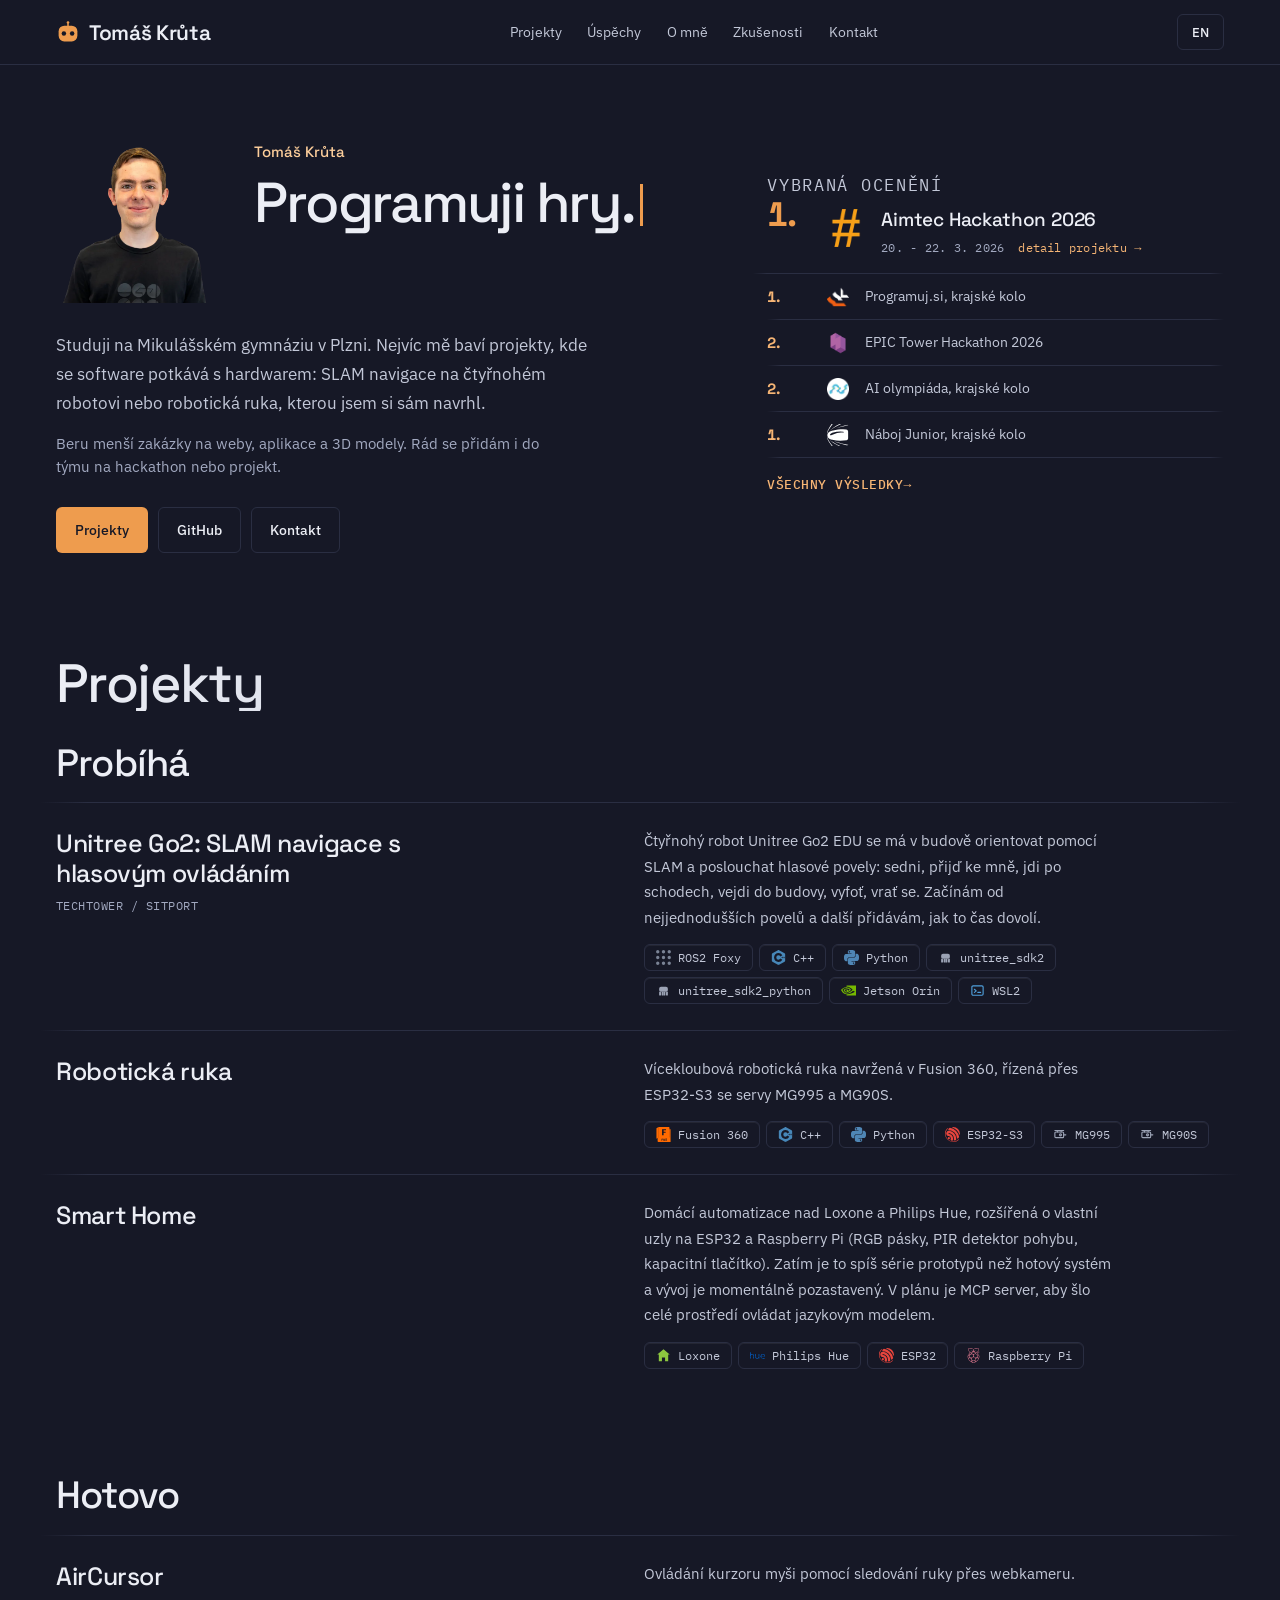
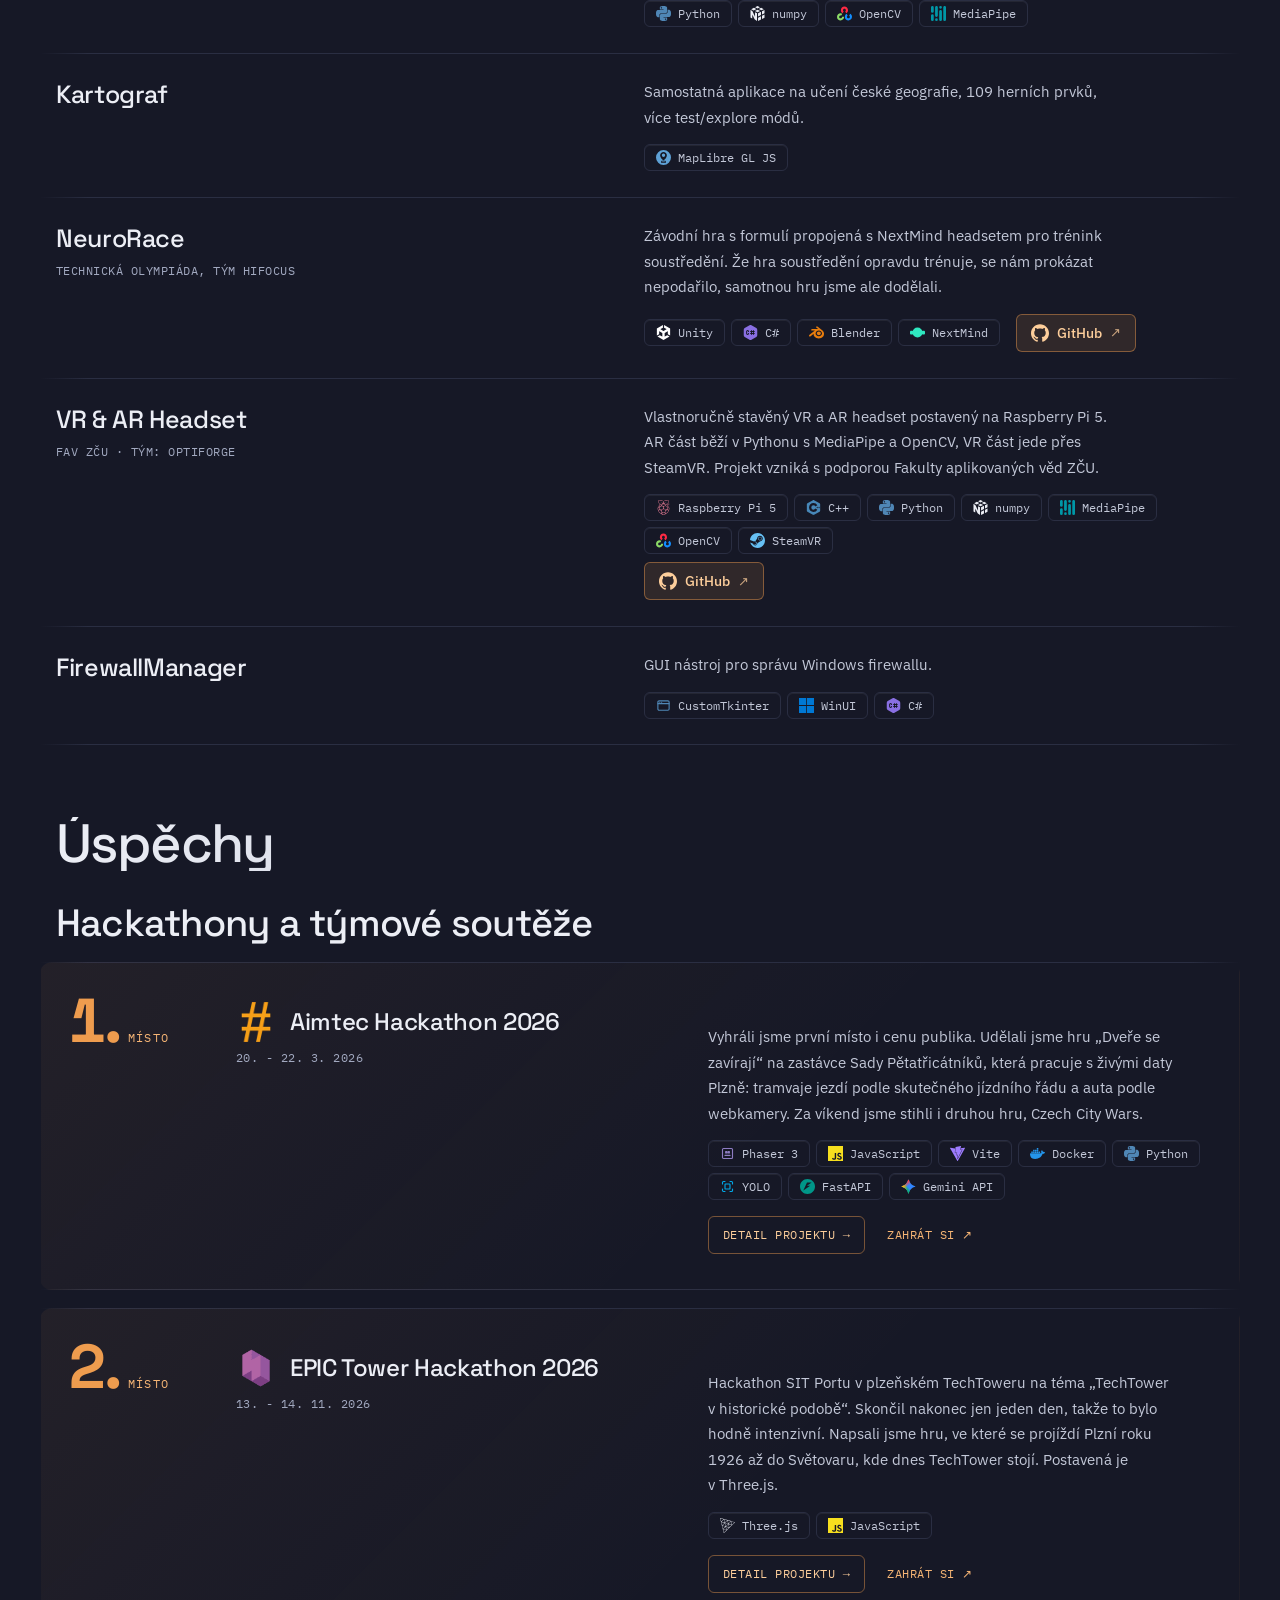
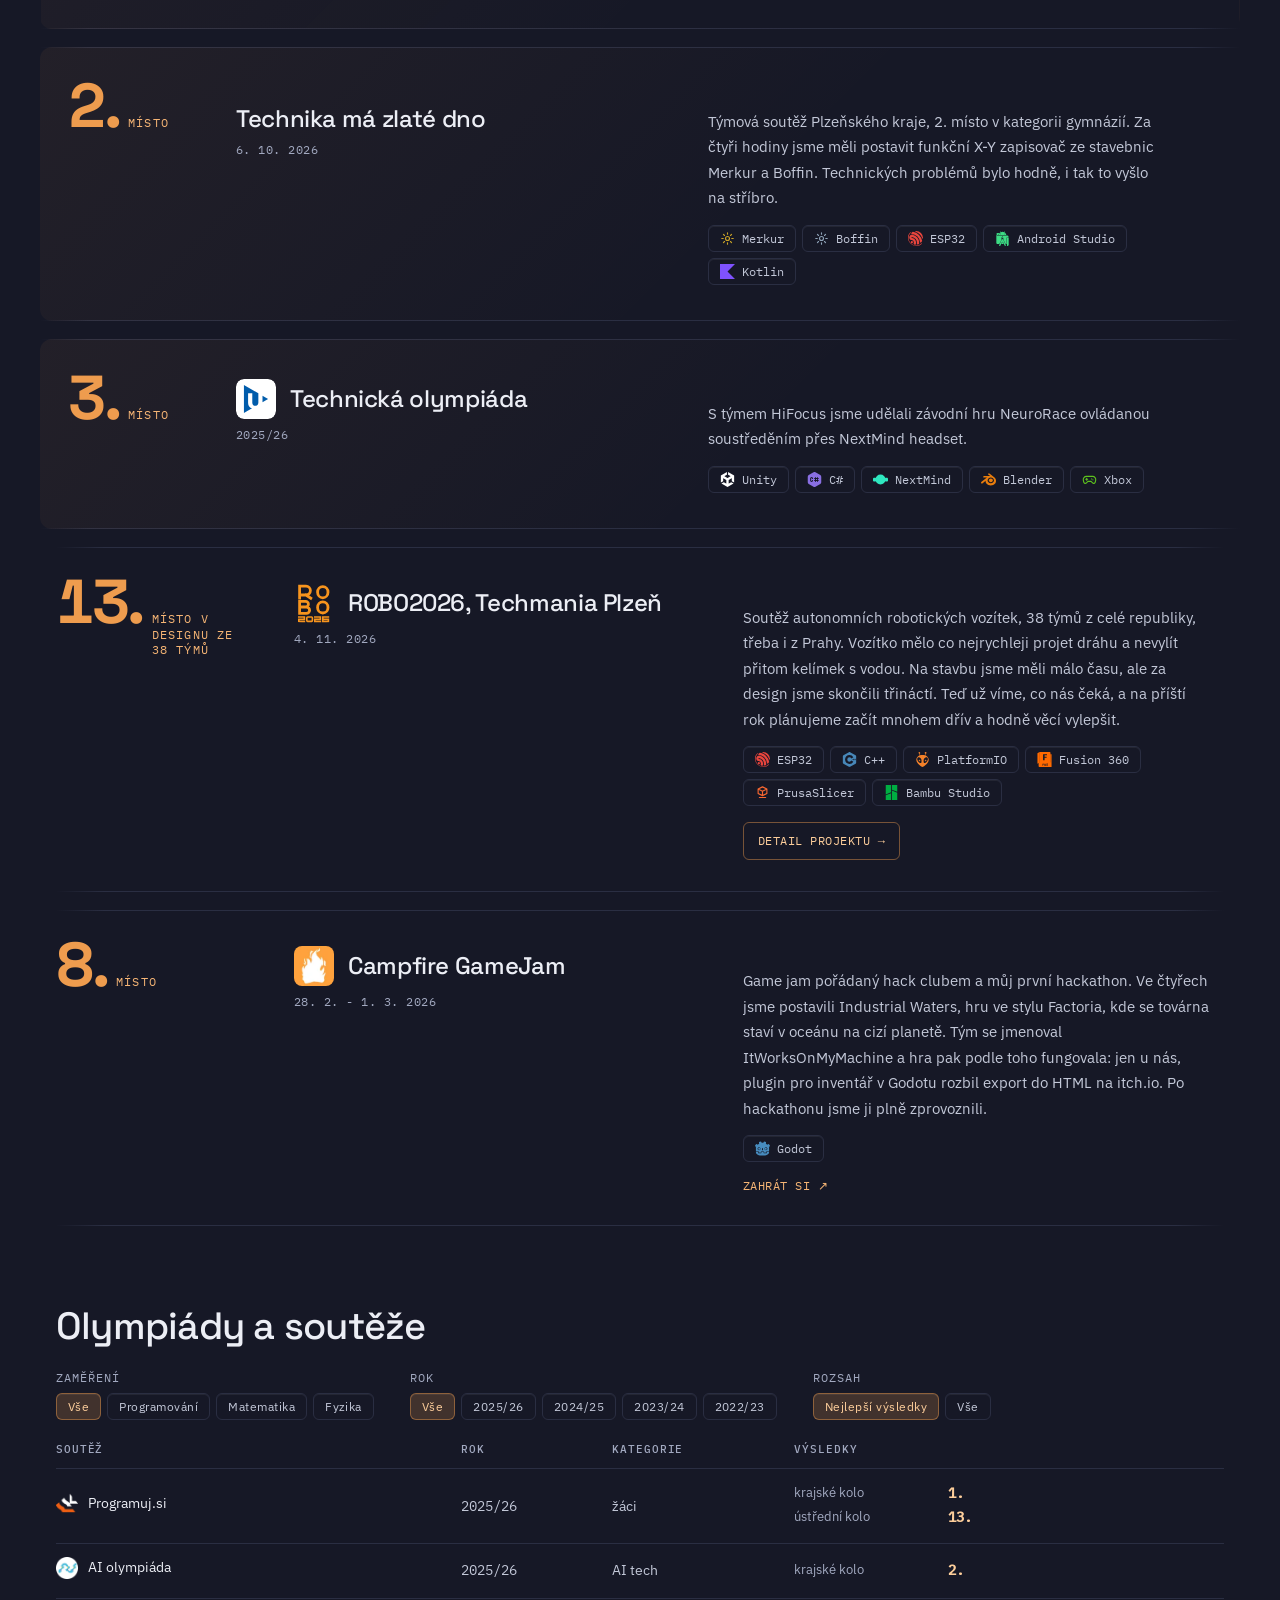
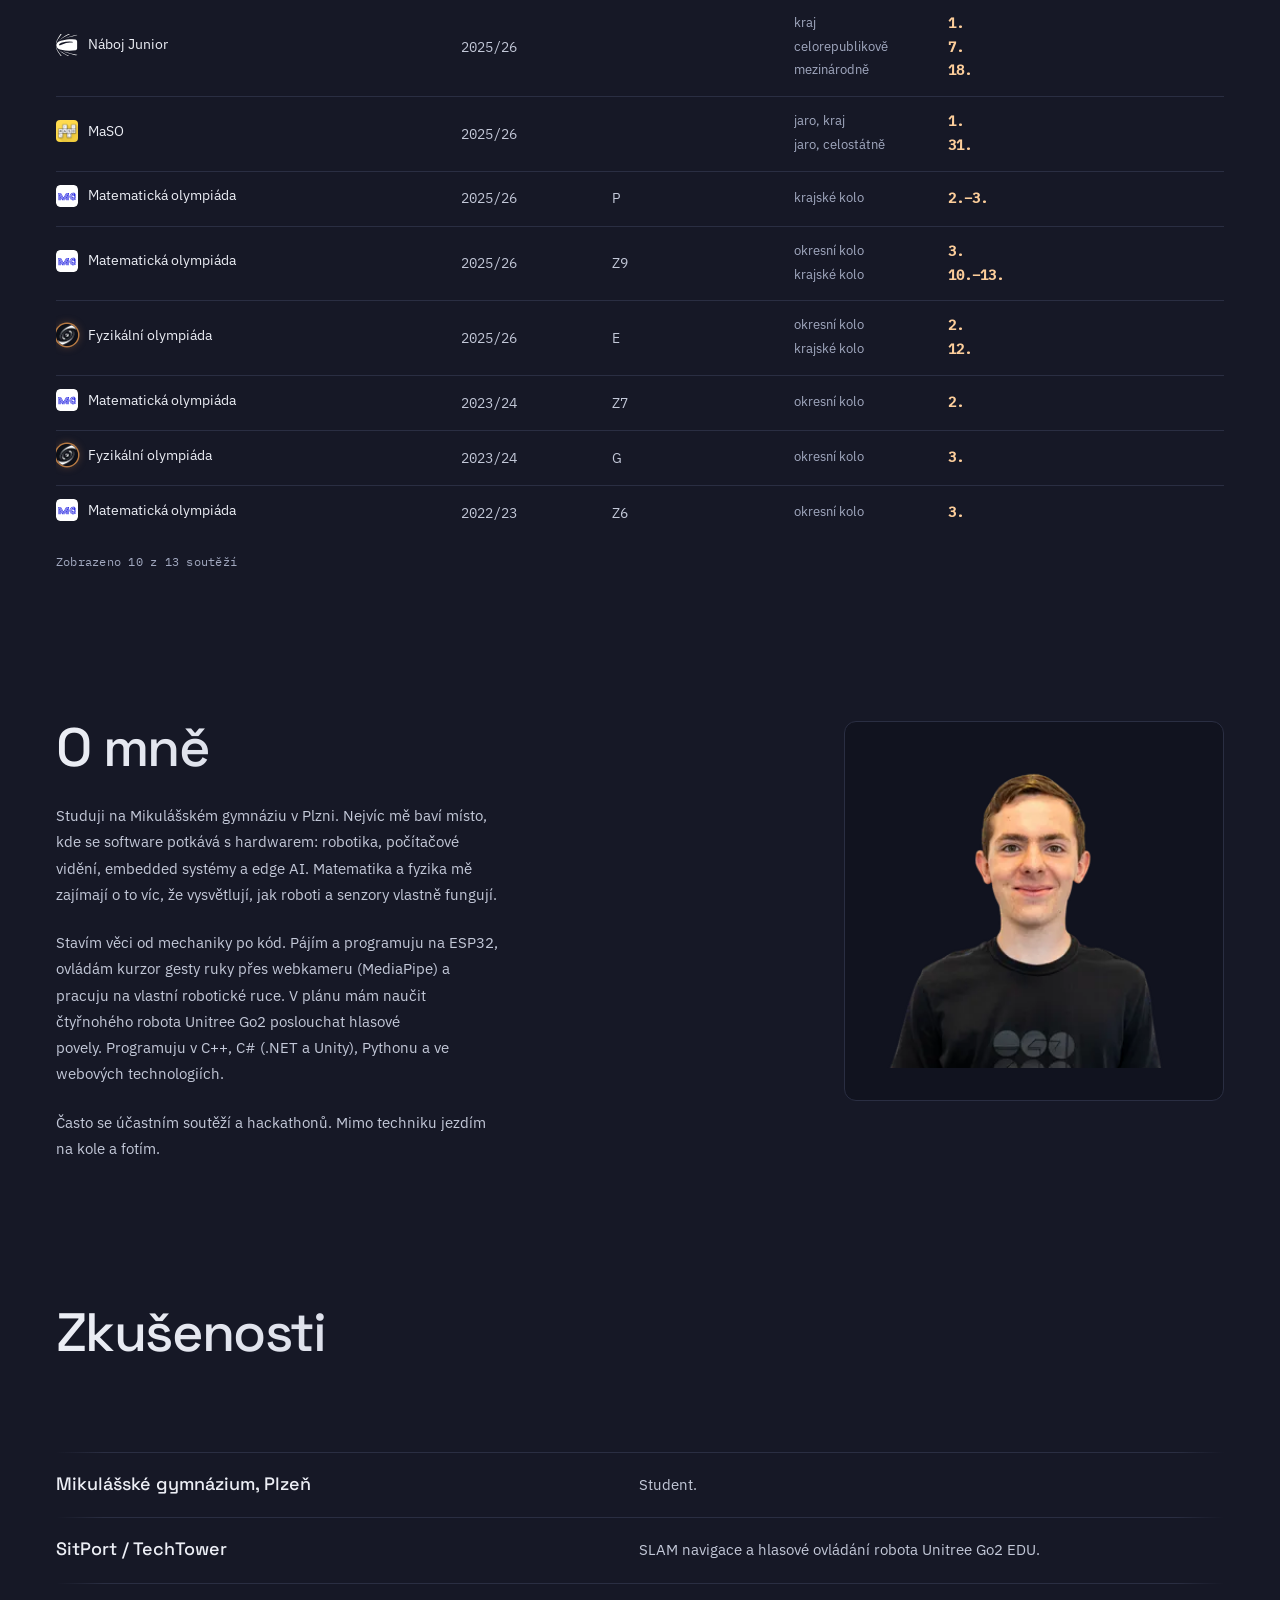
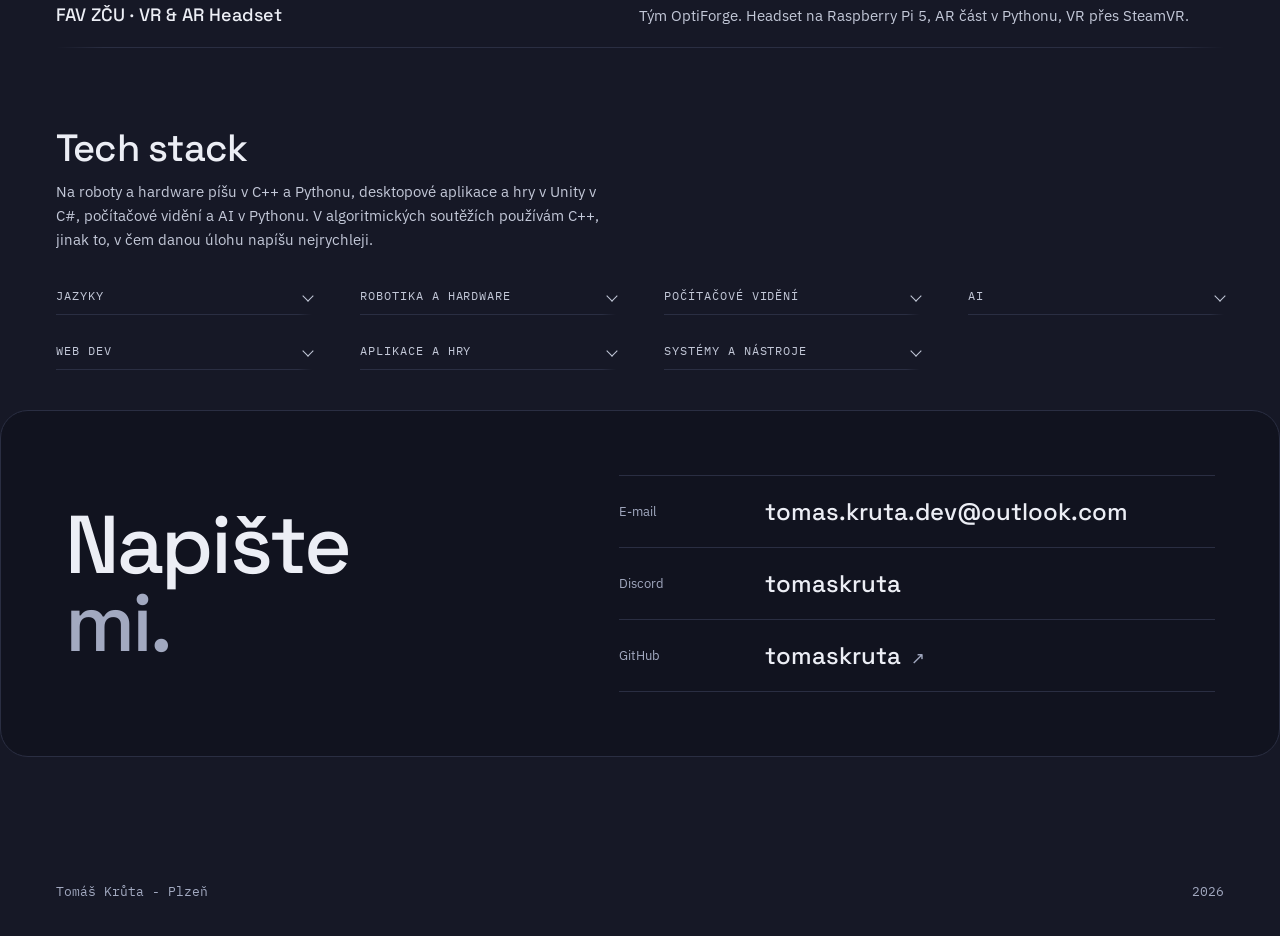
==== commit 4affb403: "deploy: TomasKruta/PersonalWeb@33cc05d67e6e3396ab88b48a54b68f9f6650c79f" ====
--- a/index.html
+++ b/index.html
@@ -500,12 +500,16 @@
       </div>
     </div>
 
-    <div class="row row--baseline row--link rule-both">
-      <div class="row__head">
-        <p class="row__title row__title--logo"><img class="complogo complogo--row" src="assets/competitions/robo2026.svg" alt="" width="96" height="96" loading="lazy">ROBO2026, Techmania Plzeň</p>
-        <p class="row__date">4. 11. 2026</p>
-      </div>
-      <div class="row__body">
+    <div class="award award--plain award--link rule-both">
+      <p class="award__place">
+        <span class="award__num">13.</span>
+        <span class="award__place-label" data-cs="místo v designu ze 38 týmů" data-en="place in design out of 38 teams">místo v designu ze 38 týmů</span>
+      </p>
+      <div class="award__head">
+        <p class="award__title"><img class="complogo complogo--award" src="assets/competitions/robo2026.svg" alt="" width="96" height="96" loading="lazy">ROBO2026, Techmania Plzeň</p>
+        <p class="award__date">4. 11. 2026</p>
+      </div>
+      <div class="award__body">
         <p
           data-cs="Soutěž autonomních robotických vozítek, 38 týmů z celé republiky, třeba i z Prahy. Vozítko mělo co nejrychleji projet dráhu a nevylít přitom kelímek s vodou. Na stavbu jsme měli málo času, ale za design jsme skončili třináctí. Teď už víme, co nás čeká, a na příští rok plánujeme začít mnohem dřív a hodně věcí vylepšit."
           data-en="A contest for autonomous robot vehicles, 38 teams from all over the country, Prague included. The vehicle had to cover the course as fast as possible without spilling a cup of water. We had little time to build, but we came 13th for design. Now we know what to expect, and for next year we plan to start much earlier and improve a lot.">Soutěž autonomních robotických vozítek, 38 týmů z celé republiky, třeba i z Prahy. Vozítko mělo co nejrychleji projet dráhu a nevylít přitom kelímek s vodou. Na stavbu jsme měli málo času, ale za design jsme skončili třináctí. Teď už víme, co nás čeká, a na příští rok plánujeme začít mnohem dřív a hodně věcí vylepšit.</p>
@@ -514,14 +518,21 @@
       </div>
     </div>
 
-    <div class="row row--baseline rule-both">
-      <div class="row__head">
-        <p class="row__title row__title--logo"><img class="complogo complogo--row" src="assets/competitions/campfire.webp" alt="" width="96" height="96" loading="lazy">Campfire GameJam</p>
-        <p class="row__date">28. 2. - 1. 3. 2026</p>
-      </div>
-      <div class="row__body">
-        <p data-cs="Bez umístění." data-en="No placement.">Bez umístění.</p>
+    <div class="award award--plain rule-both">
+      <p class="award__place">
+        <span class="award__num">8.</span>
+        <span class="award__place-label" data-cs="místo" data-en="place">místo</span>
+      </p>
+      <div class="award__head">
+        <p class="award__title"><img class="complogo complogo--award" src="assets/competitions/campfire.webp" alt="" width="64" height="64" loading="lazy">Campfire GameJam</p>
+        <p class="award__date">28. 2. - 1. 3. 2026</p>
+      </div>
+      <div class="award__body">
+        <p
+          data-cs="Game jam pořádaný hack clubem a můj první hackathon. Ve čtyřech jsme postavili Industrial Waters, hru ve stylu Factoria, kde se továrna staví v oceánu na cizí planetě. Tým se jmenoval ItWorksOnMyMachine a hra pak podle toho fungovala: jen u nás, plugin pro inventář v Godotu rozbil export do HTML na itch.io. Po hackathonu jsme ji plně zprovoznili."
+          data-en="A game jam run by a hack club, and my first hackathon. Four of us built Industrial Waters, a Factorio-style game where you build a factory in the ocean of an alien planet. Our team was called ItWorksOnMyMachine and the game lived up to it: it only worked on our machines, because an inventory plugin in Godot broke the HTML export to itch.io. After the hackathon we got it fully working.">Game jam pořádaný hack clubem a můj první hackathon. Ve čtyřech jsme postavili Industrial Waters, hru ve stylu Factoria, kde se továrna staví v oceánu na cizí planetě. Tým se jmenoval ItWorksOnMyMachine a hra pak podle toho fungovala: jen u nás, plugin pro inventář v Godotu rozbil export do HTML na itch.io. Po hackathonu jsme ji plně zprovoznili.</p>
         <div class="stack award__stack"><span class="tag tag-neutral"><svg class="icon" style="color:#478CBF" aria-hidden="true"><use href="#i-godotengine"></use></svg>Godot</span></div>
+        <a class="award__link" href="https://trigware.itch.io/industrial-waters" target="_blank" rel="noopener" data-cs="Zahrát si ↗" data-en="Play it ↗">Zahrát si ↗</a>
       </div>
     </div>
 
--- a/css/portfolio.css
+++ b/css/portfolio.css
@@ -1 +1 @@
-html{scroll-behavior:smooth;background:#161826}body{margin:0;text-wrap:pretty;background:var(--color-bg);color:var(--color-text);font-family:var(--font-body);min-height:100vh;position:relative}@media (prefers-reduced-motion:reduce){html{scroll-behavior:auto}}@keyframes nocturne-blink{0%,100%{opacity:1}50%{opacity:.25}}::selection{background:var(--color-accent);color:#161826;text-shadow:none}a{color:var(--color-accent);text-underline-offset:3px;transition:color 160ms ease}a:hover{color:var(--color-accent-200)}.container p a{text-decoration:underline;text-decoration-color:color-mix(in srgb,var(--color-accent) 40%,transparent);transition:color 160ms ease,text-decoration-color 160ms ease}.container p a:hover{text-decoration-color:var(--color-accent-200)}.gh-btn{display:inline-flex;align-items:center;gap:8px;min-height:36px;padding:0 14px;border:1px solid color-mix(in srgb,var(--color-accent) 45%,transparent);border-radius:var(--radius-sm);background:color-mix(in srgb,var(--color-accent) 12%,transparent);color:var(--color-accent-200);font-family:var(--font-body);font-size:14px;font-weight:500;text-decoration:none;transition:background 160ms ease,border-color 160ms ease,color 160ms ease,transform 160ms ease,box-shadow 160ms ease}.gh-btn .icon{width:18px;height:18px}.gh-btn__arrow{font-size:13px;opacity:.75}.gh-btn:hover{background:color-mix(in srgb,var(--color-accent) 22%,transparent);border-color:var(--color-accent);color:var(--color-text);transform:translateY(-1px);box-shadow:0 4px 14px color-mix(in srgb,var(--color-accent) 20%,transparent)}@media (prefers-reduced-motion:reduce){.gh-btn{transition:background 160ms ease,border-color 160ms ease,color 160ms ease}}:where(a,button):focus-visible{outline:2px solid var(--color-accent);outline-offset:3px;border-radius:3px}.container{max-width:1280px;margin:0 auto;padding:0 clamp(20px,5vw,56px)}.section-title{font-family:var(--font-heading);font-weight:500;font-size:clamp(34px, 4.4vw, 54px);line-height:1;letter-spacing:-.03em;margin:0 0 32px;background:linear-gradient(100deg,var(--color-text),var(--color-neutral-300) 65%);background-clip:text;-webkit-background-clip:text;color:transparent}.group-title{font-family:var(--font-heading);font-weight:500;font-size:clamp(26px, 3.2vw, 38px);line-height:1.1;letter-spacing:-.02em;color:var(--color-text);margin:0 0 18px}.group-title--spaced{margin-top:80px}.group-title--filters{margin-bottom:22px}.group-lede{max-width:62ch;margin:-8px 0 28px;color:var(--color-neutral-300);font-size:15px;line-height:1.6}.rule-both,.rule-top{background-image:linear-gradient(to right,transparent,var(--color-divider) 48px,var(--color-divider) calc(100% - 48px),transparent);background-repeat:no-repeat;background-position:top;background-size:100% 1px}.rule-both{background-image:linear-gradient(to right,transparent,var(--color-divider) 48px,var(--color-divider) calc(100% - 48px),transparent),linear-gradient(to right,transparent,var(--color-divider) 48px,var(--color-divider) calc(100% - 48px),transparent);background-repeat:no-repeat,no-repeat;background-position:top,bottom;background-size:100% 1px,100% 1px}.reticle{position:fixed;left:0;top:0;width:26px;height:26px;z-index:60;pointer-events:none;opacity:0;transition:opacity .2s ease;will-change:transform,width,height}.reticle__corner{position:absolute;width:11px;height:11px}.reticle__corner--nw{left:0;top:0;border-left:1.5px solid var(--color-accent);border-top:1.5px solid var(--color-accent)}.reticle__corner--ne{right:0;top:0;border-right:1.5px solid var(--color-accent);border-top:1.5px solid var(--color-accent)}.reticle__corner--sw{left:0;bottom:0;border-left:1.5px solid var(--color-accent);border-bottom:1.5px solid var(--color-accent)}.reticle__corner--se{right:0;bottom:0;border-right:1.5px solid var(--color-accent);border-bottom:1.5px solid var(--color-accent)}.reticle__scan{position:absolute;left:1px;right:1px;top:50%;height:1px;opacity:0;background:linear-gradient(to right,transparent,color-mix(in srgb,var(--color-accent) 55%,transparent),transparent)}.reticle__label{position:absolute;left:0;top:100%;margin-top:7px;display:flex;align-items:center;gap:6px;font-family:var(--font-mono);font-size:11px;letter-spacing:.06em;text-transform:uppercase;white-space:nowrap;color:var(--color-accent-200);opacity:0;transition:opacity 160ms ease}.reticle__dot{width:5px;height:5px;border-radius:50%;background:var(--color-accent);animation:nocturne-blink 1.4s ease-in-out infinite}@media (prefers-reduced-motion:reduce){.reticle__dot{animation:none}}.hero{padding:72px 0 56px}.hero__inner{display:grid;grid-template-columns:minmax(0,1.25fr) minmax(0,0.9fr);gap:clamp(40px,6vw,88px);align-items:start;max-width:1280px;margin:0 auto;padding:0 clamp(20px,5vw,56px)}.hero__titlewrap{display:flex;align-items:center;gap:clamp(20px,3vw,32px)}.hero-photo{display:block;object-fit:cover;object-position:50% 15%;border-radius:var(--radius-sm);flex:none;width:clamp(128px,13vw,172px);height:clamp(128px,13vw,172px)}.hero__heading{min-width:0}.hero .hero__name{color:var(--color-accent-200);font-family:var(--font-heading);font-weight:500;font-size:15px;line-height:1.2;margin:0 0 12px}.hero__headline{max-width:14ch;margin:0;color:var(--color-text);font-family:var(--font-heading);font-weight:500;font-size:clamp(38px, 4.8vw, 62px);line-height:1.04;letter-spacing:-.055em}.hero p{font-size:17px;line-height:1.7;color:var(--color-neutral-300);max-width:54ch;margin:28px 0 0}.hero .hero__intro{margin-top:28px}.hero .hero__note{margin-top:14px;font-size:15px;line-height:1.55;color:var(--color-neutral-400)}.hero__actions{display:flex;flex-wrap:wrap;gap:10px;margin-top:28px}@media (max-width:900px){.hero{padding:56px 0 44px}.hero__inner{grid-template-columns:minmax(0,1fr);gap:40px}.creds{padding-top:26px;border-top:1px solid var(--color-divider)}}@media (max-width:560px){.hero{padding:40px 0 36px}.hero__titlewrap{align-items:flex-start;flex-direction:column;gap:18px}.hero-photo{width:96px;height:96px}.hero__headline{max-width:14ch;font-size:clamp(36px, 10vw, 44px)}.hero .hero__intro{margin-top:22px}.hero__actions{margin-top:22px}.hero__actions .btn{flex:1 1 auto}.hero__actions .btn-primary{flex-grow:0}}@media (max-width:360px){.hero__actions .btn{padding-inline:16px}.hero__actions .btn-primary{flex:1 1 100%}}.creds{padding-top:6px}.creds__label{font-family:var(--font-mono);font-size:12px;letter-spacing:.1em;text-transform:uppercase;color:var(--color-neutral-400);margin:0 0 18px}.creds__lead,.creds__list li{background-image:linear-gradient(to right,transparent,var(--color-divider) 14px,var(--color-divider) calc(100% - 14px),transparent);background-repeat:no-repeat;background-position:bottom;background-size:100% 1px}.creds__lead{position:relative;display:flex;align-items:baseline;gap:16px;padding:0 0 18px 14px;margin-left:-14px;text-decoration:none;color:inherit}.creds__lead::before{content:'';position:absolute;left:0;top:2px;bottom:16px;width:2px;background:var(--color-accent);transform:scaleY(0);transform-origin:center;transition:transform 220ms ease}.creds__lead:hover::before{transform:scaleY(1)}@media (prefers-reduced-motion:reduce){.creds__lead::before{transition:none}}.creds__lead-place{font-family:var(--font-heading);font-weight:700;font-size:34px;line-height:.9;letter-spacing:-.03em;color:var(--color-accent);font-feature-settings:'tnum' 1;flex:none;min-width:44px;transition:color 180ms ease}.creds__lead:hover .creds__lead-place{color:var(--color-accent-200)}.creds__lead-text{min-width:0}.creds__event{display:block;font-family:var(--font-heading);font-weight:500;font-size:19px;line-height:1.25;letter-spacing:-.01em;color:var(--color-text);transition:color 180ms ease}.creds__lead:hover .creds__event{color:var(--color-accent-200)}.creds__meta{display:flex;flex-wrap:wrap;gap:4px 14px;margin-top:8px;font-family:var(--font-mono);font-size:12px;letter-spacing:.02em;color:var(--color-neutral-400);font-feature-settings:'tnum' 1}.creds__go{color:var(--color-accent-300);transition:color 160ms ease}.creds__lead:hover .creds__go{color:var(--color-accent-200)}.creds__list{list-style:none;margin:0;padding:0}.creds__list li{display:flex;align-items:center;gap:16px;padding:12px 0;font-size:14px;line-height:1.4;color:var(--color-neutral-300)}.creds__place{font-family:var(--font-heading);font-weight:700;font-size:15px;color:var(--color-accent-300);font-feature-settings:'tnum' 1;min-width:44px;flex:none}.creds__all{display:inline-block;margin-top:18px;font-family:var(--font-mono);font-weight:500;font-size:13px;letter-spacing:.04em;text-transform:uppercase;text-decoration:none;color:var(--color-accent-300);transition:color 160ms ease,transform 160ms ease}.creds__all::after{content:' →';display:inline-block;transition:transform 160ms ease}.creds__all:hover{color:var(--color-accent-200)}.creds__all:hover::after{transform:translateX(3px)}#projekty{padding:48px 0 0}.entry{position:relative;display:flex;flex-wrap:wrap;gap:14px clamp(24px,4vw,48px);padding:26px 16px;margin-inline:-16px;transition:background-color 220ms ease}.entry::before{content:'';position:absolute;left:0;top:8px;bottom:8px;width:2px;background:var(--color-accent);transform:scaleY(0);transform-origin:center;transition:transform 220ms ease}.entry:hover{background-color:color-mix(in srgb,var(--color-text) 3.5%,transparent)}.entry:hover::before{transform:scaleY(1)}@media (prefers-reduced-motion:reduce){.entry::before{transition:none}}.entry__head{flex:1 1 290px;min-width:0}.entry__body{flex:1 1 330px;min-width:0}.entry__head h4{font-family:var(--font-heading);font-weight:500;font-size:clamp(20px, 2.1vw, 25px);line-height:1.2;letter-spacing:-.015em;margin:0;transition:color 220ms ease}.entry:hover .entry__head h4{color:var(--color-accent-200)}.entry__meta{font-family:var(--font-mono);font-size:12px;letter-spacing:.04em;text-transform:uppercase;color:var(--color-neutral-400);margin:10px 0 0}.entry__body p{font-size:15px;line-height:1.7;margin:0;color:var(--color-neutral-300);max-width:52ch}.stack{display:flex;flex-wrap:wrap;gap:6px;margin:14px 0 0}.entry__aside{display:flex;flex-wrap:wrap;align-items:center;gap:8px 16px;margin:14px 0 0}.entry__aside .stack{margin:0}.entry__toggle{display:none}@media (max-width:680px){.entry{row-gap:10px;padding-block:20px}.entry__head{position:relative}.entry__toggle{display:inline-flex;align-items:center;gap:6px;margin-top:10px;padding:0;background:0 0;border:0;font-family:var(--font-mono);font-size:12px;letter-spacing:.06em;text-transform:uppercase;color:var(--color-accent-300);cursor:pointer}.entry__toggle::before{content:'';position:absolute;inset:-10px 0}.entry__toggle svg{width:12px;height:12px;transition:transform .2s ease}.entry.is-open .entry__toggle svg{transform:rotate(180deg)}.entry:not(.is-open) .entry__body .stack,.entry:not(.is-open) .entry__body>p{display:none}.entry:not(.is-open) .entry__aside{margin-top:0}.entry:not(.is-open) .entry__body:not(:has(.gh-btn)){display:none}}@media (max-width:680px) and (prefers-reduced-motion:reduce){.entry__toggle svg{transition:none}}#o-mne{display:grid;grid-template-columns:minmax(300px,1fr) minmax(240px,380px);gap:32px clamp(24px,5vw,72px);align-items:start;padding:72px 0}@media (max-width:700px){#o-mne{grid-template-columns:1fr}}#o-mne .section-title{margin-bottom:28px}#o-mne p.statement{font-family:var(--font-heading);font-weight:500;font-size:clamp(25px, 3vw, 34px);line-height:1.15;letter-spacing:-.02em;margin:0;max-width:24ch}#o-mne p{font-size:15px;line-height:1.75;color:var(--color-neutral-300);max-width:50ch;margin:22px 0 0}.about__figure{margin:0}.portrait{border-radius:var(--radius-md);width:100%;aspect-ratio:1/1;padding:clamp(16px,3vw,32px);background:var(--color-section);border:1px solid var(--color-divider);box-sizing:border-box;display:flex;align-items:flex-end;justify-content:center}.portrait img{display:block;width:100%;height:100%;object-fit:contain}#cv{padding:72px 0 40px}#uspechy{padding:72px 0 80px}.row{display:flex;flex-wrap:wrap;gap:8px clamp(24px,4vw,48px);padding:20px 0}.row--baseline{align-items:baseline}.row__head{flex:1 1 270px;min-width:0}.row__body{flex:1 1 320px;min-width:0}.row__title{font-family:var(--font-heading);font-weight:500;font-size:18px;line-height:1.3;margin:0}.row__date{font-family:var(--font-mono);font-size:12px;letter-spacing:.04em;text-transform:uppercase;color:var(--color-neutral-400);font-feature-settings:'tnum' 1;margin:8px 0 0}.row__body p{font-size:15px;line-height:1.7;margin:0;color:var(--color-neutral-300)}.row__body--inline{display:flex;flex-wrap:wrap;align-items:center;gap:8px 16px}.award{position:relative;z-index:0;display:flex;flex-wrap:wrap;align-items:baseline;gap:16px clamp(24px,4vw,48px);padding:34px clamp(16px,3vw,28px) 36px;margin-inline:clamp(-16px,-3vw,-28px)}.award::before{content:'';position:absolute;inset:0;z-index:-1;background:linear-gradient(135deg,color-mix(in srgb,var(--color-accent) 6%,transparent),transparent 60%);border-radius:var(--radius-md)}.award::after{content:'';position:absolute;left:0;top:8px;bottom:8px;width:2px;background:var(--color-accent);transform:scaleY(0);transform-origin:center;transition:transform 220ms ease}.award:hover::after{transform:scaleY(1)}@media (prefers-reduced-motion:reduce){.award::after{transition:none}}.award--link{cursor:pointer}.award__stretch::before{content:'';position:absolute;inset:0;z-index:1}.award--link .award__link:not(.award__stretch){position:relative;z-index:2}.award--link:hover .award__title{color:var(--color-accent-200)}.award+.award,.award+.row{margin-top:18px}.award--link::before{border:1px solid transparent;transition:border-color .2s ease,background .2s ease}.award--link:hover::before{border-color:color-mix(in srgb,var(--color-accent) 35%,transparent);background:linear-gradient(135deg,color-mix(in srgb,var(--color-accent) 10%,transparent),transparent 70%)}.award__link.award__stretch{display:inline-flex;align-items:center;min-height:36px;padding:0 14px;border:1px solid color-mix(in srgb,var(--color-accent) 45%,transparent);border-radius:var(--radius-sm);color:var(--color-accent-200);transition:background 160ms ease,border-color 160ms ease,transform 160ms ease}.award--link:hover .award__stretch{background:color-mix(in srgb,var(--color-accent) 12%,transparent);border-color:var(--color-accent);transform:translateX(3px)}.award__stretch:focus-visible{outline:2px solid var(--color-accent);outline-offset:2px}@media (prefers-reduced-motion:reduce){.award__link.award__stretch{transition:none}.award--link:hover .award__stretch{transform:none}}.award__place{flex:none;display:flex;align-items:baseline;gap:9px;margin:0;width:120px}.award__num{font-family:var(--font-heading);font-weight:700;font-size:clamp(44px, 5.2vw, 62px);line-height:.82;letter-spacing:-.04em;color:var(--color-accent);font-feature-settings:'tnum' 1}.award__place-label{font-family:var(--font-mono);font-size:12px;letter-spacing:.1em;text-transform:uppercase;color:var(--color-accent-300);line-height:1.3}.award__head{flex:1 1 240px;min-width:0}.award__body{flex:1 1 320px;min-width:0}.award__title{font-family:var(--font-heading);font-weight:500;font-size:clamp(20px, 2.1vw, 24px);line-height:1.25;letter-spacing:-.015em;margin:0}.award__date{font-family:var(--font-mono);font-size:12px;letter-spacing:.04em;text-transform:uppercase;color:var(--color-neutral-400);font-feature-settings:'tnum' 1;margin:8px 0 0}.award__body p{font-size:15px;line-height:1.7;color:var(--color-neutral-300);margin:0;max-width:52ch}.award__link{display:inline-block;margin-top:14px;font-family:var(--font-mono);font-size:12px;letter-spacing:.04em;text-transform:uppercase;text-decoration:none;color:var(--color-accent-300)}.award__link:hover{color:var(--color-accent-200)}.award__link+.award__link{margin-left:18px}.filters{display:flex;flex-wrap:wrap;gap:18px 36px;margin:0 0 22px}.filters__label{font-family:var(--font-mono);font-size:12px;letter-spacing:.08em;text-transform:uppercase;color:var(--color-neutral-400);margin:0 0 8px}.filters__options{display:flex;flex-wrap:wrap;gap:6px}.table-wrap{overflow-x:auto}.table-wrap .table{min-width:620px;font-feature-settings:'tnum' 1}.table tbody tr{transition:background-color 160ms ease}.table tbody tr:hover{background-color:color-mix(in srgb,var(--color-text) 3.5%,transparent)}.table tbody tr:hover td:first-child{color:var(--color-accent-200)}.table-empty{font-size:15px;line-height:1.7;color:var(--color-neutral-300);margin:18px 0 0}.table-count{font-family:var(--font-mono);font-size:12px;letter-spacing:.02em;color:var(--color-neutral-400);margin:14px 0 0}#kontakt{background:radial-gradient(120% 160% at 12% 0,var(--color-section-glow) 0,var(--color-section) 55%,var(--color-section) 100%);color:var(--color-text)}.contact__inner{max-width:1280px;margin:0 auto;padding:80px clamp(20px,5vw,56px)}#kontakt p.statement{font-family:var(--font-heading);font-weight:500;font-size:clamp(24px, 2.8vw, 32px);line-height:1.1;letter-spacing:-.025em;margin:0}.contact__grid{display:flex;flex-wrap:wrap;justify-content:space-between;gap:26px clamp(24px,4vw,48px);margin-top:48px}.contact__label{font-family:var(--font-mono);font-size:12px;letter-spacing:.08em;text-transform:uppercase;color:var(--color-neutral-300);margin:0 0 6px}.contact__value{display:inline-block;font-family:var(--font-heading);font-weight:500;font-size:16px;color:var(--color-accent-200);margin:0;text-decoration:none;border-bottom:1px solid color-mix(in srgb,var(--color-accent) 35%,transparent);padding-bottom:2px;transition:color 160ms ease,border-color 160ms ease}.contact__value:hover{color:var(--color-text);border-bottom-color:var(--color-accent-200)}.contact__value--email{overflow-wrap:anywhere}.contact__value--static{border-bottom-color:transparent;cursor:default}.stackgroups{grid-column:1/-1;padding-top:8px}.stackgroups__grid{display:grid;grid-template-columns:repeat(auto-fit,minmax(250px,1fr));align-items:start;gap:28px clamp(24px,4vw,48px)}.stackgroup__label{display:flex;align-items:center;justify-content:space-between;gap:10px;cursor:pointer;list-style:none;font-family:var(--font-mono);font-size:12px;letter-spacing:.08em;text-transform:uppercase;color:var(--color-neutral-300);margin:0;padding-bottom:12px;background-image:linear-gradient(to right,var(--color-divider),var(--color-divider) calc(100% - 14px),transparent);background-repeat:no-repeat;background-position:bottom;background-size:100% 1px;transition:color 160ms ease}.stackgroup__label::-webkit-details-marker{display:none}.stackgroup__label::marker{display:none}.stackgroup__label::after{content:'';width:7px;height:7px;flex:none;border-right:1.5px solid currentColor;border-bottom:1.5px solid currentColor;transform:rotate(45deg);transition:transform 180ms ease}.stackgroup:hover .stackgroup__label,.stackgroup[open] .stackgroup__label{color:var(--color-accent-200)}.stackgroup[open] .stackgroup__label::after{transform:rotate(-135deg)}.stackgroup:not([open]) .stackgroup__panel,.stackgroup[open] .stackgroup__panel{display:grid;grid-template-rows:1fr;margin-top:14px;overflow:hidden;transition:grid-template-rows 260ms cubic-bezier(.2, .7, .2, 1),margin-top 260ms ease}.stackgroup:not([open]) .stackgroup__panel{grid-template-rows:0fr;margin-top:0}.stackgroup__panel .stacklist{min-height:0}@media (prefers-reduced-motion:reduce){.stackgroup__panel{transition:none}}.stacklist{list-style:none;margin:0;padding:0;display:grid;gap:4px}.stackitem{display:flex;align-items:center;gap:14px;padding:6px 0;font-size:16px;color:var(--color-text)}.stackitem__icon{width:30px;height:30px;transition:transform 180ms cubic-bezier(.2, .7, .2, 1)}.stackitem:hover .stackitem__icon{transform:scale(1.12)}@media (max-width:680px){.stackgroups__grid{gap:24px}.stacklist{grid-template-columns:repeat(2,minmax(0,1fr));column-gap:12px;row-gap:2px}.stackitem{gap:10px;padding:5px 0;font-size:14px}.stackitem__icon{width:24px;height:24px}}@media (prefers-reduced-motion:reduce){.stackitem__icon{transition:none}}.complogo{width:22px;height:22px;object-fit:contain;flex:none;border-radius:4px}.complogo--glyph{box-sizing:border-box;padding:3px;color:var(--color-accent-300);border:1px solid var(--color-divider)}.complogo--fo{border-radius:50%;box-shadow:0 0 0 1.5px color-mix(in srgb,var(--color-accent) 70%,transparent),0 0 10px color-mix(in srgb,var(--color-accent) 35%,transparent)}@keyframes fo-orbit{to{transform:rotate(-360deg)}}.table tbody tr:hover .complogo--fo{animation:fo-orbit 6s linear infinite}@media (prefers-reduced-motion:reduce){.table tbody tr:hover .complogo--fo{animation:none}}.complogo--lead{width:38px;height:38px;border-radius:7px;align-self:center}.complogo--award{width:40px;height:40px;border-radius:8px}.complogo--row{width:28px;height:28px;border-radius:6px}.award__title,.row__title--logo{display:flex;align-items:center;gap:14px}.compcell{display:inline-flex;align-items:center;gap:10px}.contact__item{display:flex;align-items:center;gap:16px;min-width:0}.contact__icon{width:40px;height:40px;color:var(--color-accent-300)}.contact__text{min-width:0}.contact__copy{position:relative;font-family:var(--font-heading);background:0 0;border:0;border-bottom:1px solid color-mix(in srgb,var(--color-accent) 35%,transparent);padding:0 0 2px;cursor:pointer;text-align:left}.contact__copy::after{content:attr(data-hint);position:absolute;left:0;top:calc(100% + 6px);white-space:nowrap;font-family:var(--font-mono);font-size:11px;letter-spacing:.06em;text-transform:uppercase;color:var(--color-accent-300);opacity:0;transition:opacity 160ms ease}.contact__copy.is-copied::after,.contact__copy:focus-visible::after,.contact__copy:hover::after{opacity:1}.contact__value--todo{color:var(--color-neutral-400);border-bottom:1px dashed color-mix(in srgb,var(--color-neutral-400) 60%,transparent);font-family:var(--font-mono);font-size:14px}.footer{display:flex;flex-wrap:wrap;justify-content:space-between;gap:12px;padding:36px 0;font-family:var(--font-mono);font-size:13px;color:var(--color-neutral-400)}.reveal{transition:opacity 420ms ease,transform 420ms ease}.reveal.is-hidden{opacity:0;transform:translateY(8px)}@media (prefers-reduced-motion:reduce){.reveal,.reveal.is-hidden{opacity:1;transform:none;transition:none}}@media print{.reveal,.reveal.is-hidden{opacity:1!important;transition:none!important}.nav,.reticle{display:none!important}body{background:#fff;color:#000}.hero::after,.hero::before{display:none!important}}.res{display:grid;grid-template-columns:140px auto;justify-content:start;gap:14px;line-height:1.7}.res__round{font-family:var(--font-body);font-size:13px;color:var(--color-neutral-400)}.res b{font-weight:600;color:var(--color-accent-200);font-feature-settings:'tnum' 1}.award__stack,.row__body .stack{margin-top:14px}.award__body .award__stack+.award__link{margin-top:16px}.row--link{position:relative;cursor:pointer}.row--link .award__stretch{margin-top:14px}.row--link:hover .row__title{color:var(--color-accent-200)}.row--link:hover .award__stretch{border-color:var(--color-accent);background:color-mix(in srgb,var(--color-accent) 12%,transparent);transform:translateX(3px)}#tym{padding:40px 0 80px}.team__intro{margin:-12px 0 40px;color:var(--color-neutral-400);max-width:60ch}.team__grid{list-style:none;margin:0;padding:0;display:grid;grid-template-columns:repeat(4,minmax(0,1fr));gap:clamp(16px,2.4vw,32px)}.team__card{text-align:center;min-width:0}.team__frame{display:block;overflow:hidden;border-radius:22px;border:1px solid var(--color-divider);background:var(--color-section);aspect-ratio:384/534}.team__photo{display:block;width:100%;height:100%;object-fit:cover;transform:scale(1.1)}.team__name{margin:16px 0 4px;font-family:var(--font-heading);font-weight:500;font-size:clamp(15px, 1.6vw, 20px);letter-spacing:.06em;text-transform:uppercase;color:var(--color-text);overflow-wrap:anywhere}.team__role{margin:0 0 8px;color:var(--color-neutral-300);font-size:15px}.team__links{margin:0;display:flex;flex-wrap:wrap;justify-content:center;gap:4px 14px;font-size:14px}.team__links a{color:var(--color-accent);text-decoration:none}.team__links a:focus-visible,.team__links a:hover{color:var(--color-accent-200);text-decoration:underline}@media (max-width:700px){.team__grid{grid-template-columns:repeat(2,minmax(0,1fr));gap:24px 14px}.team__role{font-size:14px}}a[href],button,input[type=checkbox],input[type=range],label[for],summary{cursor:pointer}#kontakt{background:var(--color-bg)}.contact__inner{max-width:1180px;margin:0 auto clamp(40px,7vw,96px);padding:clamp(32px,5vw,64px);display:grid;grid-template-columns:minmax(0,1fr) minmax(0,1.25fr);gap:24px clamp(32px,6vw,96px);align-items:center;border-radius:28px;background:var(--color-section);border:1px solid var(--color-divider)}.contact__inner>.section-title{position:absolute;width:1px;height:1px;overflow:hidden;clip-path:inset(50%)}#kontakt p.statement--contact{font-size:clamp(44px, 6.4vw, 84px);line-height:.95;letter-spacing:-.035em;grid-column:1;grid-row:1}#kontakt .statement__a,#kontakt .statement__b{display:block}#kontakt .statement__a{color:var(--color-text)}#kontakt .statement__b{color:var(--color-neutral-400)}.contact__grid{grid-column:2;grid-row:1;display:block;margin:0;border-top:1px solid var(--color-divider)}.contact__item{display:grid;grid-template-columns:clamp(80px,12vw,130px) minmax(0,1fr);align-items:center;gap:16px;padding:20px 0;border-bottom:1px solid var(--color-divider)}.contact__icon{display:none}.contact__text{display:contents}.contact__label{margin:0;font:400 13px/1.2 var(--font-body);letter-spacing:0;text-transform:none;color:var(--color-neutral-400)}.contact__copy,.contact__value{justify-self:start;border-bottom:0;padding:0;font-size:clamp(17px, 2vw, 24px);color:var(--color-text)}.contact__copy:hover,.contact__value:hover{color:var(--color-accent-200)}a.contact__value[target="_blank"]::after{content:"↗";margin-left:10px;font-size:.7em;color:var(--color-neutral-400)}@media (max-width:860px){.contact__inner{grid-template-columns:minmax(0,1fr);border-radius:22px}#kontakt p.statement--contact,.contact__grid{grid-column:1;grid-row:auto}}.hero .hero__cycler{font-family:var(--font-heading);font-weight:500;font-size:clamp(34px, 4.4vw, 58px);line-height:1.08;letter-spacing:-.04em;color:var(--color-text);margin:0;max-width:20ch;overflow-wrap:anywhere;min-height:2.2em}.sr-only{position:absolute;width:1px;height:1px;padding:0;margin:-1px;overflow:hidden;clip:rect(0 0 0 0);white-space:nowrap;border:0}.hero__caret{display:inline-block;width:3px;height:.74em;margin-left:5px;vertical-align:-.06em;background:var(--color-accent);animation:nocturne-blink 1s ease-in-out infinite}@media (prefers-reduced-motion:reduce){.hero__caret{animation:none;opacity:.6}}.reticle__label,.reticle__scan{display:none!important}+html{scroll-behavior:smooth;background:#161826}body{margin:0;text-wrap:pretty;background:var(--color-bg);color:var(--color-text);font-family:var(--font-body);min-height:100vh;position:relative}@media (prefers-reduced-motion:reduce){html{scroll-behavior:auto}}@keyframes nocturne-blink{0%,100%{opacity:1}50%{opacity:.25}}::selection{background:var(--color-accent);color:#161826;text-shadow:none}a{color:var(--color-accent);text-underline-offset:3px;transition:color 160ms ease}a:hover{color:var(--color-accent-200)}.container p a{text-decoration:underline;text-decoration-color:color-mix(in srgb,var(--color-accent) 40%,transparent);transition:color 160ms ease,text-decoration-color 160ms ease}.container p a:hover{text-decoration-color:var(--color-accent-200)}.gh-btn{display:inline-flex;align-items:center;gap:8px;min-height:36px;padding:0 14px;border:1px solid color-mix(in srgb,var(--color-accent) 45%,transparent);border-radius:var(--radius-sm);background:color-mix(in srgb,var(--color-accent) 12%,transparent);color:var(--color-accent-200);font-family:var(--font-body);font-size:14px;font-weight:500;text-decoration:none;transition:background 160ms ease,border-color 160ms ease,color 160ms ease,transform 160ms ease,box-shadow 160ms ease}.gh-btn .icon{width:18px;height:18px}.gh-btn__arrow{font-size:13px;opacity:.75}.gh-btn:hover{background:color-mix(in srgb,var(--color-accent) 22%,transparent);border-color:var(--color-accent);color:var(--color-text);transform:translateY(-1px);box-shadow:0 4px 14px color-mix(in srgb,var(--color-accent) 20%,transparent)}@media (prefers-reduced-motion:reduce){.gh-btn{transition:background 160ms ease,border-color 160ms ease,color 160ms ease}}:where(a,button):focus-visible{outline:2px solid var(--color-accent);outline-offset:3px;border-radius:3px}.container{max-width:1280px;margin:0 auto;padding:0 clamp(20px,5vw,56px)}.section-title{font-family:var(--font-heading);font-weight:500;font-size:clamp(34px, 4.4vw, 54px);line-height:1;letter-spacing:-.03em;margin:0 0 32px;background:linear-gradient(100deg,var(--color-text),var(--color-neutral-300) 65%);background-clip:text;-webkit-background-clip:text;color:transparent}.group-title{font-family:var(--font-heading);font-weight:500;font-size:clamp(26px, 3.2vw, 38px);line-height:1.1;letter-spacing:-.02em;color:var(--color-text);margin:0 0 18px}.group-title--spaced{margin-top:80px}.group-title--filters{margin-bottom:22px}.group-lede{max-width:62ch;margin:-8px 0 28px;color:var(--color-neutral-300);font-size:15px;line-height:1.6}.rule-both,.rule-top{background-image:linear-gradient(to right,transparent,var(--color-divider) 48px,var(--color-divider) calc(100% - 48px),transparent);background-repeat:no-repeat;background-position:top;background-size:100% 1px}.rule-both{background-image:linear-gradient(to right,transparent,var(--color-divider) 48px,var(--color-divider) calc(100% - 48px),transparent),linear-gradient(to right,transparent,var(--color-divider) 48px,var(--color-divider) calc(100% - 48px),transparent);background-repeat:no-repeat,no-repeat;background-position:top,bottom;background-size:100% 1px,100% 1px}.reticle{position:fixed;left:0;top:0;width:26px;height:26px;z-index:60;pointer-events:none;opacity:0;transition:opacity .2s ease;will-change:transform,width,height}.reticle__corner{position:absolute;width:11px;height:11px}.reticle__corner--nw{left:0;top:0;border-left:1.5px solid var(--color-accent);border-top:1.5px solid var(--color-accent)}.reticle__corner--ne{right:0;top:0;border-right:1.5px solid var(--color-accent);border-top:1.5px solid var(--color-accent)}.reticle__corner--sw{left:0;bottom:0;border-left:1.5px solid var(--color-accent);border-bottom:1.5px solid var(--color-accent)}.reticle__corner--se{right:0;bottom:0;border-right:1.5px solid var(--color-accent);border-bottom:1.5px solid var(--color-accent)}.reticle__scan{position:absolute;left:1px;right:1px;top:50%;height:1px;opacity:0;background:linear-gradient(to right,transparent,color-mix(in srgb,var(--color-accent) 55%,transparent),transparent)}.reticle__label{position:absolute;left:0;top:100%;margin-top:7px;display:flex;align-items:center;gap:6px;font-family:var(--font-mono);font-size:11px;letter-spacing:.06em;text-transform:uppercase;white-space:nowrap;color:var(--color-accent-200);opacity:0;transition:opacity 160ms ease}.reticle__dot{width:5px;height:5px;border-radius:50%;background:var(--color-accent);animation:nocturne-blink 1.4s ease-in-out infinite}@media (prefers-reduced-motion:reduce){.reticle__dot{animation:none}}.hero{padding:72px 0 56px}.hero__inner{display:grid;grid-template-columns:minmax(0,1.25fr) minmax(0,0.9fr);gap:clamp(40px,6vw,88px);align-items:start;max-width:1280px;margin:0 auto;padding:0 clamp(20px,5vw,56px)}.hero__titlewrap{display:flex;align-items:center;gap:clamp(20px,3vw,32px)}.hero-photo{display:block;object-fit:cover;object-position:50% 15%;border-radius:var(--radius-sm);flex:none;width:clamp(128px,13vw,172px);height:clamp(128px,13vw,172px)}.hero__heading{min-width:0}.hero .hero__name{color:var(--color-accent-200);font-family:var(--font-heading);font-weight:500;font-size:15px;line-height:1.2;margin:0 0 12px}.hero__headline{max-width:14ch;margin:0;color:var(--color-text);font-family:var(--font-heading);font-weight:500;font-size:clamp(38px, 4.8vw, 62px);line-height:1.04;letter-spacing:-.055em}.hero p{font-size:17px;line-height:1.7;color:var(--color-neutral-300);max-width:54ch;margin:28px 0 0}.hero .hero__intro{margin-top:28px}.hero .hero__note{margin-top:14px;font-size:15px;line-height:1.55;color:var(--color-neutral-400)}.hero__actions{display:flex;flex-wrap:wrap;gap:10px;margin-top:28px}@media (max-width:900px){.hero{padding:56px 0 44px}.hero__inner{grid-template-columns:minmax(0,1fr);gap:40px}.creds{padding-top:26px;border-top:1px solid var(--color-divider)}}@media (max-width:560px){.hero{padding:40px 0 36px}.hero__titlewrap{align-items:flex-start;flex-direction:column;gap:18px}.hero-photo{width:96px;height:96px}.hero__headline{max-width:14ch;font-size:clamp(36px, 10vw, 44px)}.hero .hero__intro{margin-top:22px}.hero__actions{margin-top:22px}.hero__actions .btn{flex:1 1 auto}.hero__actions .btn-primary{flex-grow:0}}@media (max-width:360px){.hero__actions .btn{padding-inline:16px}.hero__actions .btn-primary{flex:1 1 100%}}.creds{padding-top:6px}.creds__label{font-family:var(--font-mono);font-size:12px;letter-spacing:.1em;text-transform:uppercase;color:var(--color-neutral-400);margin:0 0 18px}.creds__lead,.creds__list li{background-image:linear-gradient(to right,transparent,var(--color-divider) 14px,var(--color-divider) calc(100% - 14px),transparent);background-repeat:no-repeat;background-position:bottom;background-size:100% 1px}.creds__lead{position:relative;display:flex;align-items:baseline;gap:16px;padding:0 0 18px 14px;margin-left:-14px;text-decoration:none;color:inherit}.creds__lead::before{content:'';position:absolute;left:0;top:2px;bottom:16px;width:2px;background:var(--color-accent);transform:scaleY(0);transform-origin:center;transition:transform 220ms ease}.creds__lead:hover::before{transform:scaleY(1)}@media (prefers-reduced-motion:reduce){.creds__lead::before{transition:none}}.creds__lead-place{font-family:var(--font-heading);font-weight:700;font-size:34px;line-height:.9;letter-spacing:-.03em;color:var(--color-accent);font-feature-settings:'tnum' 1;flex:none;min-width:44px;transition:color 180ms ease}.creds__lead:hover .creds__lead-place{color:var(--color-accent-200)}.creds__lead-text{min-width:0}.creds__event{display:block;font-family:var(--font-heading);font-weight:500;font-size:19px;line-height:1.25;letter-spacing:-.01em;color:var(--color-text);transition:color 180ms ease}.creds__lead:hover .creds__event{color:var(--color-accent-200)}.creds__meta{display:flex;flex-wrap:wrap;gap:4px 14px;margin-top:8px;font-family:var(--font-mono);font-size:12px;letter-spacing:.02em;color:var(--color-neutral-400);font-feature-settings:'tnum' 1}.creds__go{color:var(--color-accent-300);transition:color 160ms ease}.creds__lead:hover .creds__go{color:var(--color-accent-200)}.creds__list{list-style:none;margin:0;padding:0}.creds__list li{display:flex;align-items:center;gap:16px;padding:12px 0;font-size:14px;line-height:1.4;color:var(--color-neutral-300)}.creds__place{font-family:var(--font-heading);font-weight:700;font-size:15px;color:var(--color-accent-300);font-feature-settings:'tnum' 1;min-width:44px;flex:none}.creds__all{display:inline-block;margin-top:18px;font-family:var(--font-mono);font-weight:500;font-size:13px;letter-spacing:.04em;text-transform:uppercase;text-decoration:none;color:var(--color-accent-300);transition:color 160ms ease,transform 160ms ease}.creds__all::after{content:' →';display:inline-block;transition:transform 160ms ease}.creds__all:hover{color:var(--color-accent-200)}.creds__all:hover::after{transform:translateX(3px)}#projekty{padding:48px 0 0}.entry{position:relative;display:flex;flex-wrap:wrap;gap:14px clamp(24px,4vw,48px);padding:26px 16px;margin-inline:-16px;transition:background-color 220ms ease}.entry::before{content:'';position:absolute;left:0;top:8px;bottom:8px;width:2px;background:var(--color-accent);transform:scaleY(0);transform-origin:center;transition:transform 220ms ease}.entry:hover{background-color:color-mix(in srgb,var(--color-text) 3.5%,transparent)}.entry:hover::before{transform:scaleY(1)}@media (prefers-reduced-motion:reduce){.entry::before{transition:none}}.entry__head{flex:1 1 290px;min-width:0}.entry__body{flex:1 1 330px;min-width:0}.entry__head h4{font-family:var(--font-heading);font-weight:500;font-size:clamp(20px, 2.1vw, 25px);line-height:1.2;letter-spacing:-.015em;margin:0;transition:color 220ms ease}.entry:hover .entry__head h4{color:var(--color-accent-200)}.entry__meta{font-family:var(--font-mono);font-size:12px;letter-spacing:.04em;text-transform:uppercase;color:var(--color-neutral-400);margin:10px 0 0}.entry__body p{font-size:15px;line-height:1.7;margin:0;color:var(--color-neutral-300);max-width:52ch}.stack{display:flex;flex-wrap:wrap;gap:6px;margin:14px 0 0}.entry__aside{display:flex;flex-wrap:wrap;align-items:center;gap:8px 16px;margin:14px 0 0}.entry__aside .stack{margin:0}.entry__toggle{display:none}@media (max-width:680px){.entry{row-gap:10px;padding-block:20px}.entry__head{position:relative}.entry__toggle{display:inline-flex;align-items:center;gap:6px;margin-top:10px;padding:0;background:0 0;border:0;font-family:var(--font-mono);font-size:12px;letter-spacing:.06em;text-transform:uppercase;color:var(--color-accent-300);cursor:pointer}.entry__toggle::before{content:'';position:absolute;inset:-10px 0}.entry__toggle svg{width:12px;height:12px;transition:transform .2s ease}.entry.is-open .entry__toggle svg{transform:rotate(180deg)}.entry:not(.is-open) .entry__body .stack,.entry:not(.is-open) .entry__body>p{display:none}.entry:not(.is-open) .entry__aside{margin-top:0}.entry:not(.is-open) .entry__body:not(:has(.gh-btn)){display:none}}@media (max-width:680px) and (prefers-reduced-motion:reduce){.entry__toggle svg{transition:none}}#o-mne{display:grid;grid-template-columns:minmax(300px,1fr) minmax(240px,380px);gap:32px clamp(24px,5vw,72px);align-items:start;padding:72px 0}@media (max-width:700px){#o-mne{grid-template-columns:1fr}}#o-mne .section-title{margin-bottom:28px}#o-mne p.statement{font-family:var(--font-heading);font-weight:500;font-size:clamp(25px, 3vw, 34px);line-height:1.15;letter-spacing:-.02em;margin:0;max-width:24ch}#o-mne p{font-size:15px;line-height:1.75;color:var(--color-neutral-300);max-width:50ch;margin:22px 0 0}.about__figure{margin:0}.portrait{border-radius:var(--radius-md);width:100%;aspect-ratio:1/1;padding:clamp(16px,3vw,32px);background:var(--color-section);border:1px solid var(--color-divider);box-sizing:border-box;display:flex;align-items:flex-end;justify-content:center}.portrait img{display:block;width:100%;height:100%;object-fit:contain}#cv{padding:72px 0 40px}#uspechy{padding:72px 0 80px}.row{display:flex;flex-wrap:wrap;gap:8px clamp(24px,4vw,48px);padding:20px 0}.row--baseline{align-items:baseline}.row__head{flex:1 1 270px;min-width:0}.row__body{flex:1 1 320px;min-width:0}.row__title{font-family:var(--font-heading);font-weight:500;font-size:18px;line-height:1.3;margin:0}.row__date{font-family:var(--font-mono);font-size:12px;letter-spacing:.04em;text-transform:uppercase;color:var(--color-neutral-400);font-feature-settings:'tnum' 1;margin:8px 0 0}.row__body p{font-size:15px;line-height:1.7;margin:0;color:var(--color-neutral-300)}.row__body--inline{display:flex;flex-wrap:wrap;align-items:center;gap:8px 16px}.award{position:relative;z-index:0;display:flex;flex-wrap:wrap;align-items:baseline;gap:16px clamp(24px,4vw,48px);padding:34px clamp(16px,3vw,28px) 36px;margin-inline:clamp(-16px,-3vw,-28px)}.award::before{content:'';position:absolute;inset:0;z-index:-1;background:linear-gradient(135deg,color-mix(in srgb,var(--color-accent) 6%,transparent),transparent 60%);border-radius:var(--radius-md)}.award::after{content:'';position:absolute;left:0;top:8px;bottom:8px;width:2px;background:var(--color-accent);transform:scaleY(0);transform-origin:center;transition:transform 220ms ease}.award:hover::after{transform:scaleY(1)}@media (prefers-reduced-motion:reduce){.award::after{transition:none}}.award--link{cursor:pointer}.award__stretch::before{content:'';position:absolute;inset:0;z-index:1}.award--link .award__link:not(.award__stretch){position:relative;z-index:2}.award--link:hover .award__title{color:var(--color-accent-200)}.award+.award,.award+.row{margin-top:18px}.award--link::before{border:1px solid transparent;transition:border-color .2s ease,background .2s ease}.award--link:hover::before{border-color:color-mix(in srgb,var(--color-accent) 35%,transparent);background:linear-gradient(135deg,color-mix(in srgb,var(--color-accent) 10%,transparent),transparent 70%)}.award__link.award__stretch{display:inline-flex;align-items:center;min-height:36px;padding:0 14px;border:1px solid color-mix(in srgb,var(--color-accent) 45%,transparent);border-radius:var(--radius-sm);color:var(--color-accent-200);transition:background 160ms ease,border-color 160ms ease,transform 160ms ease}.award--link:hover .award__stretch{background:color-mix(in srgb,var(--color-accent) 12%,transparent);border-color:var(--color-accent);transform:translateX(3px)}.award__stretch:focus-visible{outline:2px solid var(--color-accent);outline-offset:2px}@media (prefers-reduced-motion:reduce){.award__link.award__stretch{transition:none}.award--link:hover .award__stretch{transform:none}}.award__place{flex:none;display:flex;align-items:baseline;gap:9px;margin:0;width:120px}.award__num{font-family:var(--font-heading);font-weight:700;font-size:clamp(44px, 5.2vw, 62px);line-height:.82;letter-spacing:-.04em;color:var(--color-accent);font-feature-settings:'tnum' 1}.award__place-label{font-family:var(--font-mono);font-size:12px;letter-spacing:.1em;text-transform:uppercase;color:var(--color-accent-300);line-height:1.3}.award__head{flex:1 1 240px;min-width:0}.award__body{flex:1 1 320px;min-width:0}.award__title{font-family:var(--font-heading);font-weight:500;font-size:clamp(20px, 2.1vw, 24px);line-height:1.25;letter-spacing:-.015em;margin:0}.award__date{font-family:var(--font-mono);font-size:12px;letter-spacing:.04em;text-transform:uppercase;color:var(--color-neutral-400);font-feature-settings:'tnum' 1;margin:8px 0 0}.award__body p{font-size:15px;line-height:1.7;color:var(--color-neutral-300);margin:0;max-width:52ch}.award__link{display:inline-block;margin-top:14px;font-family:var(--font-mono);font-size:12px;letter-spacing:.04em;text-transform:uppercase;text-decoration:none;color:var(--color-accent-300)}.award__link:hover{color:var(--color-accent-200)}.award__link+.award__link{margin-left:18px}.filters{display:flex;flex-wrap:wrap;gap:18px 36px;margin:0 0 22px}.filters__label{font-family:var(--font-mono);font-size:12px;letter-spacing:.08em;text-transform:uppercase;color:var(--color-neutral-400);margin:0 0 8px}.filters__options{display:flex;flex-wrap:wrap;gap:6px}.table-wrap{overflow-x:auto}.table-wrap .table{min-width:620px;font-feature-settings:'tnum' 1}.table tbody tr{transition:background-color 160ms ease}.table tbody tr:hover{background-color:color-mix(in srgb,var(--color-text) 3.5%,transparent)}.table tbody tr:hover td:first-child{color:var(--color-accent-200)}.table-empty{font-size:15px;line-height:1.7;color:var(--color-neutral-300);margin:18px 0 0}.table-count{font-family:var(--font-mono);font-size:12px;letter-spacing:.02em;color:var(--color-neutral-400);margin:14px 0 0}#kontakt{background:radial-gradient(120% 160% at 12% 0,var(--color-section-glow) 0,var(--color-section) 55%,var(--color-section) 100%);color:var(--color-text)}.contact__inner{max-width:1280px;margin:0 auto;padding:80px clamp(20px,5vw,56px)}#kontakt p.statement{font-family:var(--font-heading);font-weight:500;font-size:clamp(24px, 2.8vw, 32px);line-height:1.1;letter-spacing:-.025em;margin:0}.contact__grid{display:flex;flex-wrap:wrap;justify-content:space-between;gap:26px clamp(24px,4vw,48px);margin-top:48px}.contact__label{font-family:var(--font-mono);font-size:12px;letter-spacing:.08em;text-transform:uppercase;color:var(--color-neutral-300);margin:0 0 6px}.contact__value{display:inline-block;font-family:var(--font-heading);font-weight:500;font-size:16px;color:var(--color-accent-200);margin:0;text-decoration:none;border-bottom:1px solid color-mix(in srgb,var(--color-accent) 35%,transparent);padding-bottom:2px;transition:color 160ms ease,border-color 160ms ease}.contact__value:hover{color:var(--color-text);border-bottom-color:var(--color-accent-200)}.contact__value--email{overflow-wrap:anywhere}.contact__value--static{border-bottom-color:transparent;cursor:default}.stackgroups{grid-column:1/-1;padding-top:8px}.stackgroups__grid{display:grid;grid-template-columns:repeat(auto-fit,minmax(250px,1fr));align-items:start;gap:28px clamp(24px,4vw,48px)}.stackgroup__label{display:flex;align-items:center;justify-content:space-between;gap:10px;cursor:pointer;list-style:none;font-family:var(--font-mono);font-size:12px;letter-spacing:.08em;text-transform:uppercase;color:var(--color-neutral-300);margin:0;padding-bottom:12px;background-image:linear-gradient(to right,var(--color-divider),var(--color-divider) calc(100% - 14px),transparent);background-repeat:no-repeat;background-position:bottom;background-size:100% 1px;transition:color 160ms ease}.stackgroup__label::-webkit-details-marker{display:none}.stackgroup__label::marker{display:none}.stackgroup__label::after{content:'';width:7px;height:7px;flex:none;border-right:1.5px solid currentColor;border-bottom:1.5px solid currentColor;transform:rotate(45deg);transition:transform 180ms ease}.stackgroup:hover .stackgroup__label,.stackgroup[open] .stackgroup__label{color:var(--color-accent-200)}.stackgroup[open] .stackgroup__label::after{transform:rotate(-135deg)}.stackgroup:not([open]) .stackgroup__panel,.stackgroup[open] .stackgroup__panel{display:grid;grid-template-rows:1fr;margin-top:14px;overflow:hidden;transition:grid-template-rows 260ms cubic-bezier(.2, .7, .2, 1),margin-top 260ms ease}.stackgroup:not([open]) .stackgroup__panel{grid-template-rows:0fr;margin-top:0}.stackgroup__panel .stacklist{min-height:0}@media (prefers-reduced-motion:reduce){.stackgroup__panel{transition:none}}.stacklist{list-style:none;margin:0;padding:0;display:grid;gap:4px}.stackitem{display:flex;align-items:center;gap:14px;padding:6px 0;font-size:16px;color:var(--color-text)}.stackitem__icon{width:30px;height:30px;transition:transform 180ms cubic-bezier(.2, .7, .2, 1)}.stackitem:hover .stackitem__icon{transform:scale(1.12)}@media (max-width:680px){.stackgroups__grid{gap:24px}.stacklist{grid-template-columns:repeat(2,minmax(0,1fr));column-gap:12px;row-gap:2px}.stackitem{gap:10px;padding:5px 0;font-size:14px}.stackitem__icon{width:24px;height:24px}}@media (prefers-reduced-motion:reduce){.stackitem__icon{transition:none}}.complogo{width:22px;height:22px;object-fit:contain;flex:none;border-radius:4px}.complogo--glyph{box-sizing:border-box;padding:3px;color:var(--color-accent-300);border:1px solid var(--color-divider)}.complogo--fo{border-radius:50%;box-shadow:0 0 0 1.5px color-mix(in srgb,var(--color-accent) 70%,transparent),0 0 10px color-mix(in srgb,var(--color-accent) 35%,transparent)}@keyframes fo-orbit{to{transform:rotate(-360deg)}}.table tbody tr:hover .complogo--fo{animation:fo-orbit 6s linear infinite}@media (prefers-reduced-motion:reduce){.table tbody tr:hover .complogo--fo{animation:none}}.complogo--lead{width:38px;height:38px;border-radius:7px;align-self:center}.complogo--award{width:40px;height:40px;border-radius:8px}.complogo--row{width:28px;height:28px;border-radius:6px}.award__title,.row__title--logo{display:flex;align-items:center;gap:14px}.compcell{display:inline-flex;align-items:center;gap:10px}.contact__item{display:flex;align-items:center;gap:16px;min-width:0}.contact__icon{width:40px;height:40px;color:var(--color-accent-300)}.contact__text{min-width:0}.contact__copy{position:relative;font-family:var(--font-heading);background:0 0;border:0;border-bottom:1px solid color-mix(in srgb,var(--color-accent) 35%,transparent);padding:0 0 2px;cursor:pointer;text-align:left}.contact__copy::after{content:attr(data-hint);position:absolute;left:0;top:calc(100% + 6px);white-space:nowrap;font-family:var(--font-mono);font-size:11px;letter-spacing:.06em;text-transform:uppercase;color:var(--color-accent-300);opacity:0;transition:opacity 160ms ease}.contact__copy.is-copied::after,.contact__copy:focus-visible::after,.contact__copy:hover::after{opacity:1}.contact__value--todo{color:var(--color-neutral-400);border-bottom:1px dashed color-mix(in srgb,var(--color-neutral-400) 60%,transparent);font-family:var(--font-mono);font-size:14px}.footer{display:flex;flex-wrap:wrap;justify-content:space-between;gap:12px;padding:36px 0;font-family:var(--font-mono);font-size:13px;color:var(--color-neutral-400)}.reveal{transition:opacity 420ms ease,transform 420ms ease}.reveal.is-hidden{opacity:0;transform:translateY(8px)}@media (prefers-reduced-motion:reduce){.reveal,.reveal.is-hidden{opacity:1;transform:none;transition:none}}@media print{.reveal,.reveal.is-hidden{opacity:1!important;transition:none!important}.nav,.reticle{display:none!important}body{background:#fff;color:#000}.hero::after,.hero::before{display:none!important}}.res{display:grid;grid-template-columns:140px auto;justify-content:start;gap:14px;line-height:1.7}.res__round{font-family:var(--font-body);font-size:13px;color:var(--color-neutral-400)}.res b{font-weight:600;color:var(--color-accent-200);font-feature-settings:'tnum' 1}.award__stack,.row__body .stack{margin-top:14px}.award__body .award__stack+.award__link{margin-top:16px}.row--link{position:relative;cursor:pointer}.row--link .award__stretch{margin-top:14px}.row--link:hover .row__title{color:var(--color-accent-200)}.row--link:hover .award__stretch{border-color:var(--color-accent);background:color-mix(in srgb,var(--color-accent) 12%,transparent);transform:translateX(3px)}#tym{padding:40px 0 80px}.team__intro{margin:-12px 0 40px;color:var(--color-neutral-400);max-width:60ch}.team__grid{list-style:none;margin:0;padding:0;display:grid;grid-template-columns:repeat(4,minmax(0,1fr));gap:clamp(16px,2.4vw,32px)}.team__card{text-align:center;min-width:0}.team__frame{display:block;overflow:hidden;border-radius:22px;border:1px solid var(--color-divider);background:var(--color-section);aspect-ratio:384/534}.team__photo{display:block;width:100%;height:100%;object-fit:cover;transform:scale(1.1)}.team__name{margin:16px 0 4px;font-family:var(--font-heading);font-weight:500;font-size:clamp(15px, 1.6vw, 20px);letter-spacing:.06em;text-transform:uppercase;color:var(--color-text);overflow-wrap:anywhere}.team__role{margin:0 0 8px;color:var(--color-neutral-300);font-size:15px}.team__links{margin:0;display:flex;flex-wrap:wrap;justify-content:center;gap:4px 14px;font-size:14px}.team__links a{color:var(--color-accent);text-decoration:none}.team__links a:focus-visible,.team__links a:hover{color:var(--color-accent-200);text-decoration:underline}@media (max-width:700px){.team__grid{grid-template-columns:repeat(2,minmax(0,1fr));gap:24px 14px}.team__role{font-size:14px}}a[href],button,input[type=checkbox],input[type=range],label[for],summary{cursor:pointer}#kontakt{background:var(--color-bg)}.contact__inner{max-width:1180px;margin:0 auto clamp(40px,7vw,96px);padding:clamp(32px,5vw,64px);display:grid;grid-template-columns:minmax(0,1fr) minmax(0,1.25fr);gap:24px clamp(32px,6vw,96px);align-items:center;border-radius:28px;background:var(--color-section);border:1px solid var(--color-divider)}.contact__inner>.section-title{position:absolute;width:1px;height:1px;overflow:hidden;clip-path:inset(50%)}#kontakt p.statement--contact{font-size:clamp(44px, 6.4vw, 84px);line-height:.95;letter-spacing:-.035em;grid-column:1;grid-row:1}#kontakt .statement__a,#kontakt .statement__b{display:block}#kontakt .statement__a{color:var(--color-text)}#kontakt .statement__b{color:var(--color-neutral-400)}.contact__grid{grid-column:2;grid-row:1;display:block;margin:0;border-top:1px solid var(--color-divider)}.contact__item{display:grid;grid-template-columns:clamp(80px,12vw,130px) minmax(0,1fr);align-items:center;gap:16px;padding:20px 0;border-bottom:1px solid var(--color-divider)}.contact__icon{display:none}.contact__text{display:contents}.contact__label{margin:0;font:400 13px/1.2 var(--font-body);letter-spacing:0;text-transform:none;color:var(--color-neutral-400)}.contact__copy,.contact__value{justify-self:start;border-bottom:0;padding:0;font-size:clamp(17px, 2vw, 24px);color:var(--color-text)}.contact__copy:hover,.contact__value:hover{color:var(--color-accent-200)}a.contact__value[target="_blank"]::after{content:"↗";margin-left:10px;font-size:.7em;color:var(--color-neutral-400)}@media (max-width:860px){.contact__inner{grid-template-columns:minmax(0,1fr);border-radius:22px}#kontakt p.statement--contact,.contact__grid{grid-column:1;grid-row:auto}}.hero .hero__cycler{font-family:var(--font-heading);font-weight:500;font-size:clamp(34px, 4.4vw, 58px);line-height:1.08;letter-spacing:-.04em;color:var(--color-text);margin:0;max-width:20ch;overflow-wrap:anywhere;min-height:2.2em}.sr-only{position:absolute;width:1px;height:1px;padding:0;margin:-1px;overflow:hidden;clip:rect(0 0 0 0);white-space:nowrap;border:0}.hero__caret{display:inline-block;width:3px;height:.74em;margin-left:5px;vertical-align:-.06em;background:var(--color-accent);animation:nocturne-blink 1s ease-in-out infinite}@media (prefers-reduced-motion:reduce){.hero__caret{animation:none;opacity:.6}}.reticle__label,.reticle__scan{display:none!important}.award--plain{margin-inline:0;padding:30px 0 32px}.award--plain::after,.award--plain::before{display:none}.award--plain .award__place{width:190px}
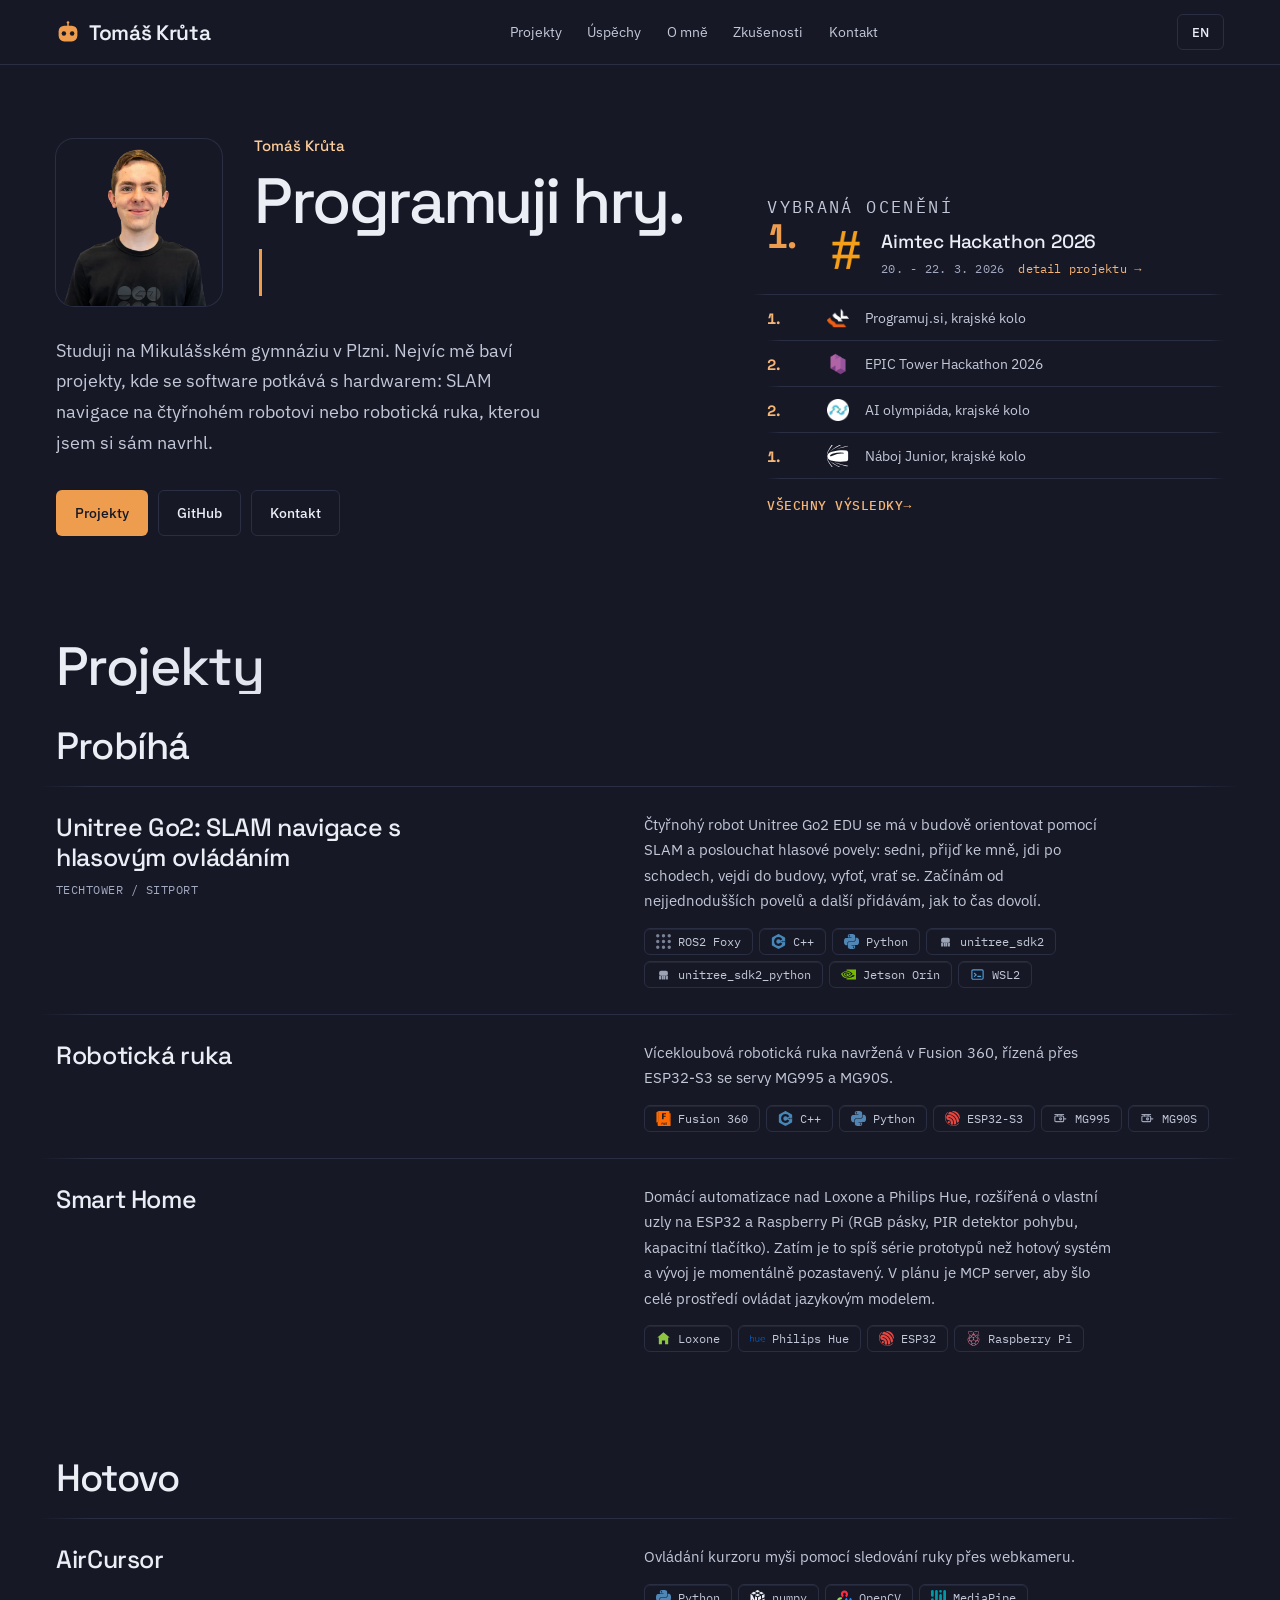
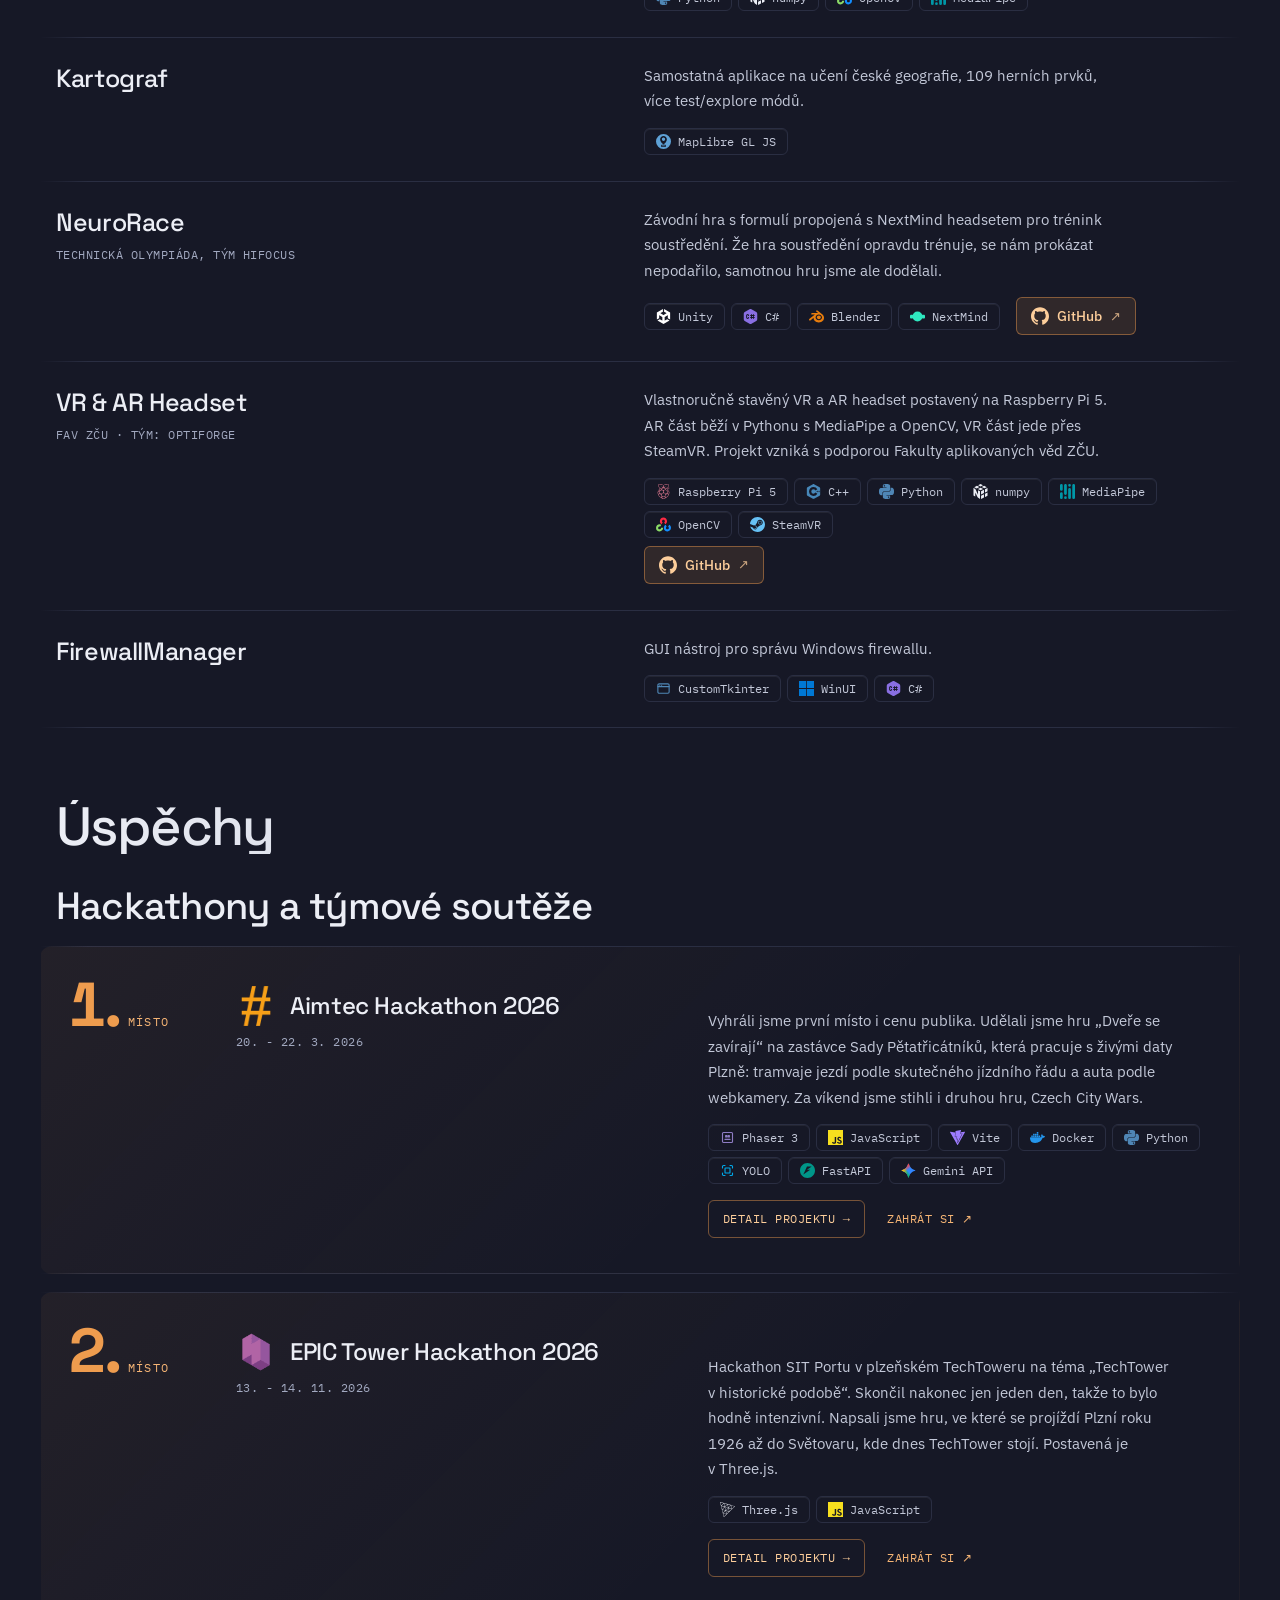
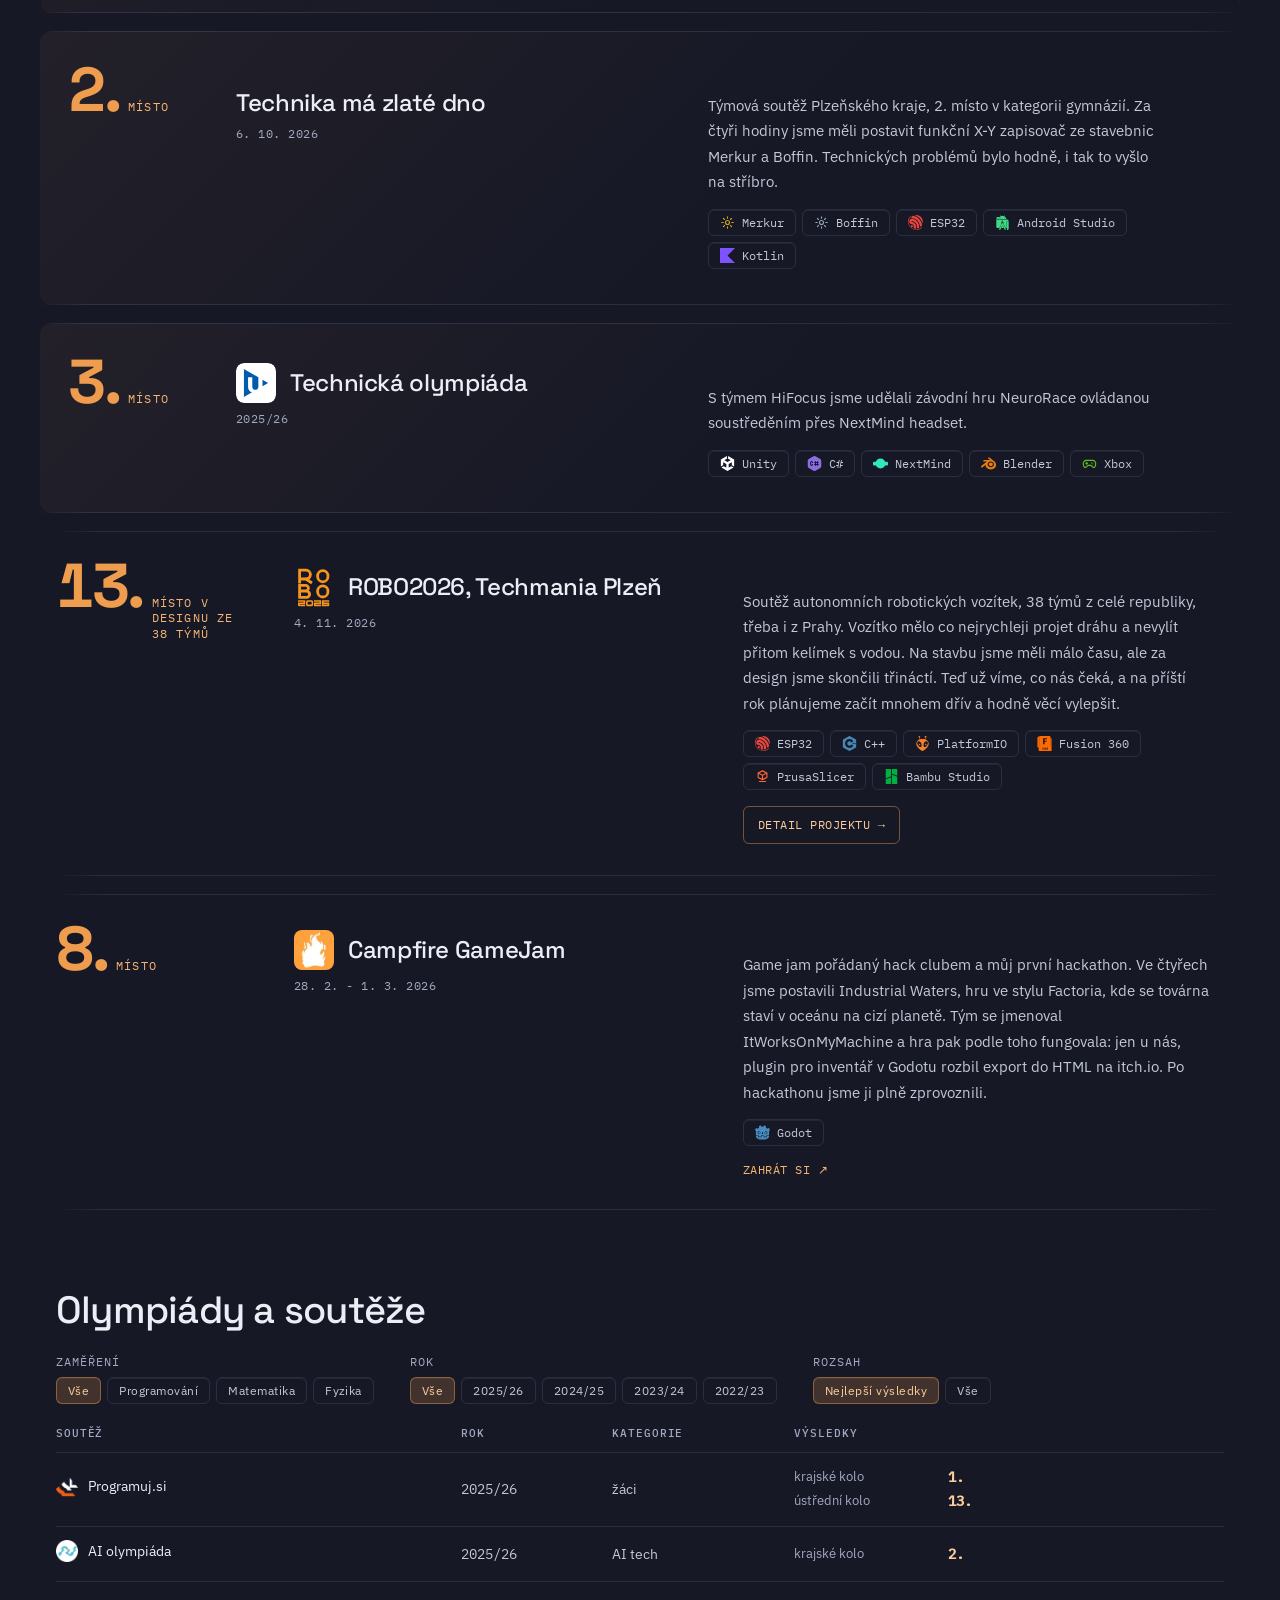
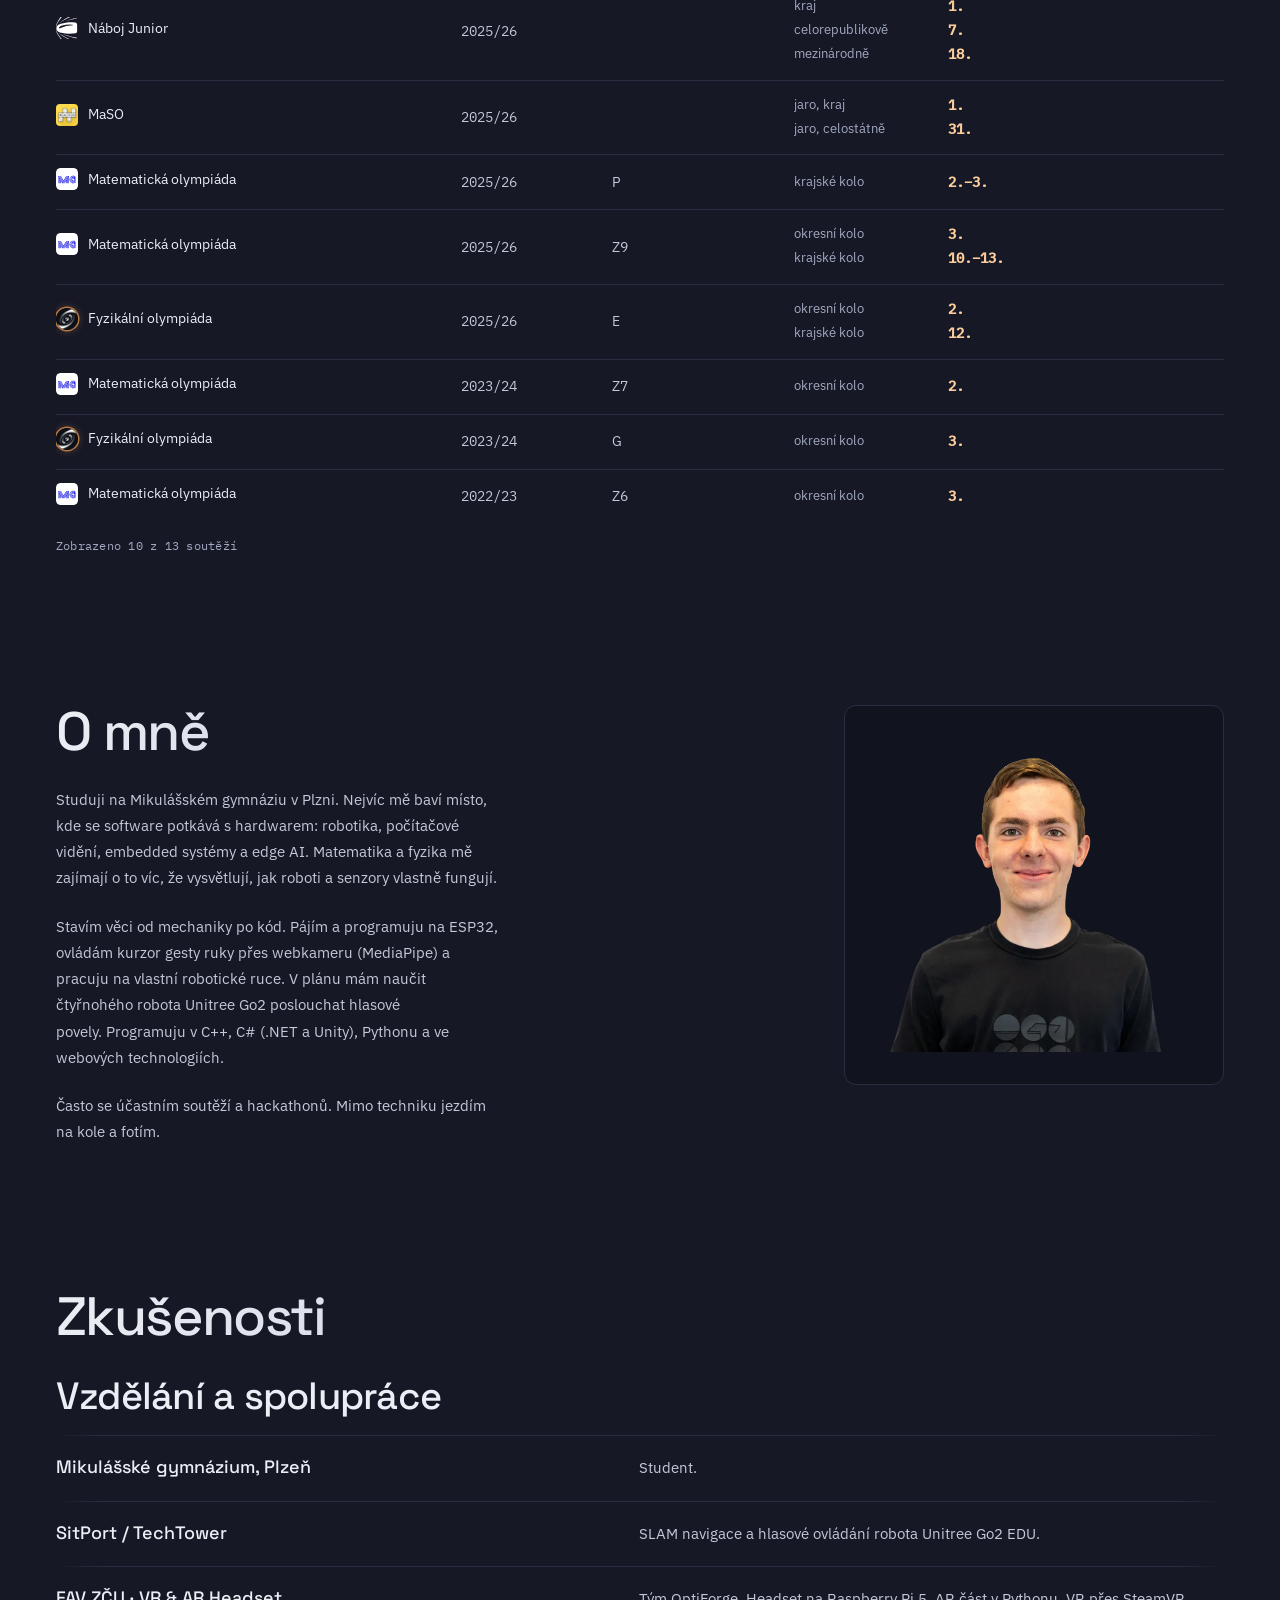
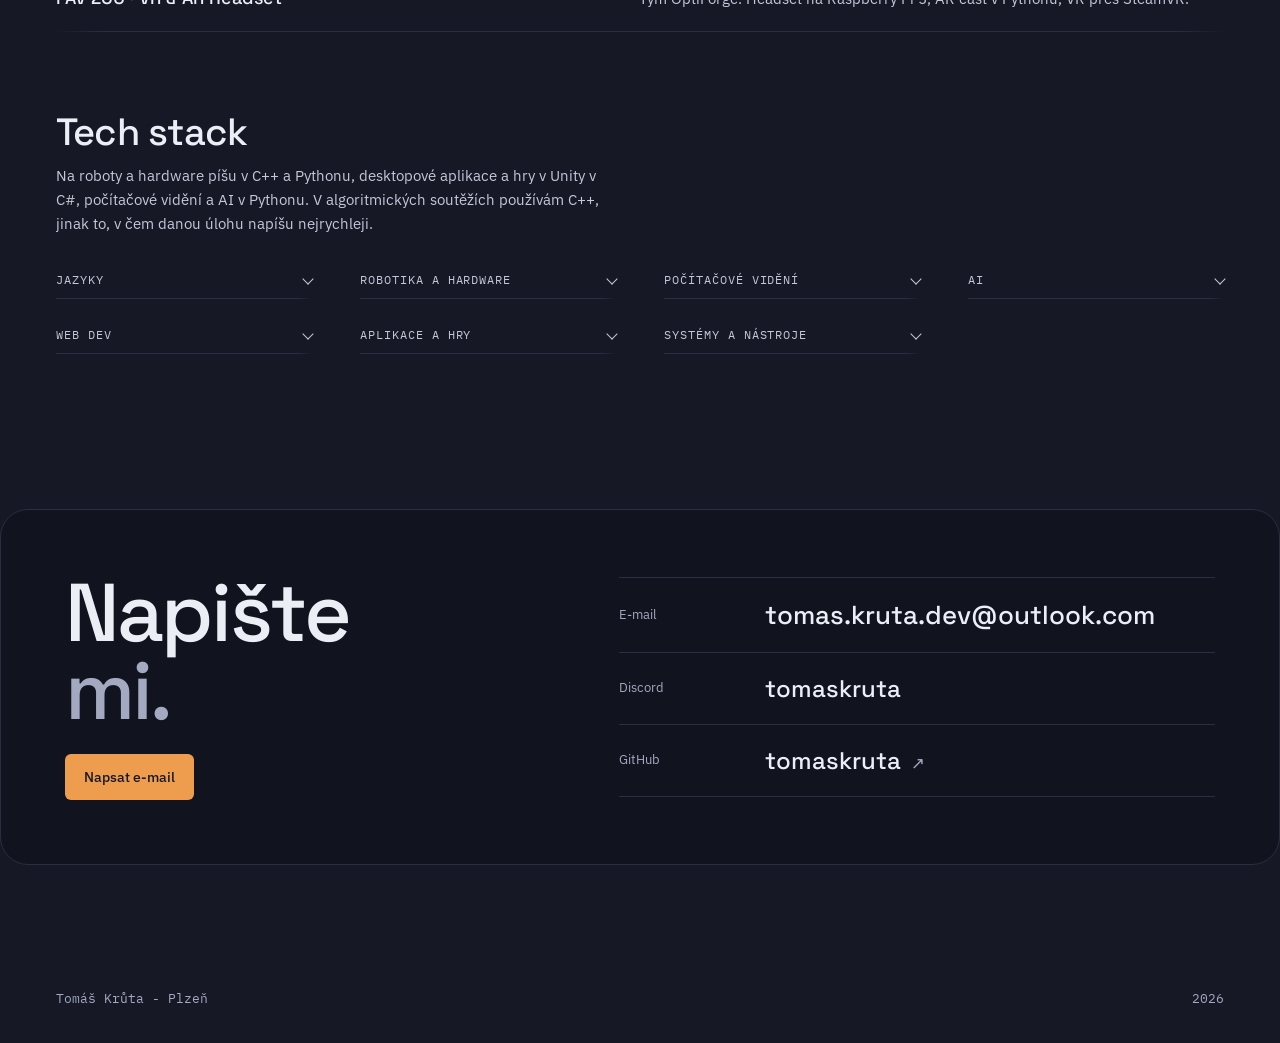
==== commit a9e2d808: "deploy: TomasKruta/PersonalWeb@cd0d6c5ec01575bbd3df682d89226a22e57b3e33" ====
--- a/index.html
+++ b/index.html
@@ -206,9 +206,6 @@
       <p class="hero__intro"
         data-cs="Studuji na Mikulášském gymnáziu v Plzni. Nejvíc mě baví projekty, kde se software potkává s hardwarem: SLAM navigace na čtyřnohém robotovi nebo robotická ruka, kterou jsem si sám navrhl."
         data-en="I'm a student at Mikulášské gymnázium in Plzeň. I like projects where software meets hardware most: SLAM navigation on a quadruped robot, or a robotic arm I designed myself.">Studuji na Mikulášském gymnáziu v Plzni. Nejvíc mě baví projekty, kde se software potkává s hardwarem: SLAM navigace na čtyřnohém robotovi nebo robotická ruka, kterou jsem si sám navrhl.</p>
-      <p class="hero__note"
-        data-cs="Beru menší zakázky na weby, aplikace a 3D modely. Rád se přidám i do týmu na hackathon nebo projekt."
-        data-en="I take on small website, app and 3D modeling commissions. I'm also happy to join a team for a hackathon or project.">Beru menší zakázky na weby, aplikace a 3D modely. Rád se přidám i do týmu na hackathon nebo projekt.</p>
       <div class="hero__actions">
         <a class="btn btn-primary" href="#projekty" data-cs="Projekty" data-en="See the work">Projekty</a>
         <a class="btn btn-secondary" href="https://github.com/tomaskruta" target="_blank" rel="noopener">GitHub</a>
@@ -796,6 +793,7 @@
   <div class="contact__inner">
     <h2 class="section-title" data-cs="Kontakt" data-en="Contact">Kontakt</h2>
     <p class="statement statement--contact"><span class="statement__a" data-cs="Napište" data-en="Get in">Napište</span> <span class="statement__b" data-cs="mi." data-en="touch.">mi.</span></p>
+      <a class="btn btn-primary contact__cta" href="mailto:tomas.kruta.dev@outlook.com" data-cs="Napsat e-mail" data-en="Send an email">Napsat e-mail</a>
       <div class="contact__grid">
         <div class="contact__item">
           <svg class="icon contact__icon" aria-hidden="true"><use href="#i-mail"></use></svg>
--- a/css/portfolio.css
+++ b/css/portfolio.css
@@ -1 +1 @@
-html{scroll-behavior:smooth;background:#161826}body{margin:0;text-wrap:pretty;background:var(--color-bg);color:var(--color-text);font-family:var(--font-body);min-height:100vh;position:relative}@media (prefers-reduced-motion:reduce){html{scroll-behavior:auto}}@keyframes nocturne-blink{0%,100%{opacity:1}50%{opacity:.25}}::selection{background:var(--color-accent);color:#161826;text-shadow:none}a{color:var(--color-accent);text-underline-offset:3px;transition:color 160ms ease}a:hover{color:var(--color-accent-200)}.container p a{text-decoration:underline;text-decoration-color:color-mix(in srgb,var(--color-accent) 40%,transparent);transition:color 160ms ease,text-decoration-color 160ms ease}.container p a:hover{text-decoration-color:var(--color-accent-200)}.gh-btn{display:inline-flex;align-items:center;gap:8px;min-height:36px;padding:0 14px;border:1px solid color-mix(in srgb,var(--color-accent) 45%,transparent);border-radius:var(--radius-sm);background:color-mix(in srgb,var(--color-accent) 12%,transparent);color:var(--color-accent-200);font-family:var(--font-body);font-size:14px;font-weight:500;text-decoration:none;transition:background 160ms ease,border-color 160ms ease,color 160ms ease,transform 160ms ease,box-shadow 160ms ease}.gh-btn .icon{width:18px;height:18px}.gh-btn__arrow{font-size:13px;opacity:.75}.gh-btn:hover{background:color-mix(in srgb,var(--color-accent) 22%,transparent);border-color:var(--color-accent);color:var(--color-text);transform:translateY(-1px);box-shadow:0 4px 14px color-mix(in srgb,var(--color-accent) 20%,transparent)}@media (prefers-reduced-motion:reduce){.gh-btn{transition:background 160ms ease,border-color 160ms ease,color 160ms ease}}:where(a,button):focus-visible{outline:2px solid var(--color-accent);outline-offset:3px;border-radius:3px}.container{max-width:1280px;margin:0 auto;padding:0 clamp(20px,5vw,56px)}.section-title{font-family:var(--font-heading);font-weight:500;font-size:clamp(34px, 4.4vw, 54px);line-height:1;letter-spacing:-.03em;margin:0 0 32px;background:linear-gradient(100deg,var(--color-text),var(--color-neutral-300) 65%);background-clip:text;-webkit-background-clip:text;color:transparent}.group-title{font-family:var(--font-heading);font-weight:500;font-size:clamp(26px, 3.2vw, 38px);line-height:1.1;letter-spacing:-.02em;color:var(--color-text);margin:0 0 18px}.group-title--spaced{margin-top:80px}.group-title--filters{margin-bottom:22px}.group-lede{max-width:62ch;margin:-8px 0 28px;color:var(--color-neutral-300);font-size:15px;line-height:1.6}.rule-both,.rule-top{background-image:linear-gradient(to right,transparent,var(--color-divider) 48px,var(--color-divider) calc(100% - 48px),transparent);background-repeat:no-repeat;background-position:top;background-size:100% 1px}.rule-both{background-image:linear-gradient(to right,transparent,var(--color-divider) 48px,var(--color-divider) calc(100% - 48px),transparent),linear-gradient(to right,transparent,var(--color-divider) 48px,var(--color-divider) calc(100% - 48px),transparent);background-repeat:no-repeat,no-repeat;background-position:top,bottom;background-size:100% 1px,100% 1px}.reticle{position:fixed;left:0;top:0;width:26px;height:26px;z-index:60;pointer-events:none;opacity:0;transition:opacity .2s ease;will-change:transform,width,height}.reticle__corner{position:absolute;width:11px;height:11px}.reticle__corner--nw{left:0;top:0;border-left:1.5px solid var(--color-accent);border-top:1.5px solid var(--color-accent)}.reticle__corner--ne{right:0;top:0;border-right:1.5px solid var(--color-accent);border-top:1.5px solid var(--color-accent)}.reticle__corner--sw{left:0;bottom:0;border-left:1.5px solid var(--color-accent);border-bottom:1.5px solid var(--color-accent)}.reticle__corner--se{right:0;bottom:0;border-right:1.5px solid var(--color-accent);border-bottom:1.5px solid var(--color-accent)}.reticle__scan{position:absolute;left:1px;right:1px;top:50%;height:1px;opacity:0;background:linear-gradient(to right,transparent,color-mix(in srgb,var(--color-accent) 55%,transparent),transparent)}.reticle__label{position:absolute;left:0;top:100%;margin-top:7px;display:flex;align-items:center;gap:6px;font-family:var(--font-mono);font-size:11px;letter-spacing:.06em;text-transform:uppercase;white-space:nowrap;color:var(--color-accent-200);opacity:0;transition:opacity 160ms ease}.reticle__dot{width:5px;height:5px;border-radius:50%;background:var(--color-accent);animation:nocturne-blink 1.4s ease-in-out infinite}@media (prefers-reduced-motion:reduce){.reticle__dot{animation:none}}.hero{padding:72px 0 56px}.hero__inner{display:grid;grid-template-columns:minmax(0,1.25fr) minmax(0,0.9fr);gap:clamp(40px,6vw,88px);align-items:start;max-width:1280px;margin:0 auto;padding:0 clamp(20px,5vw,56px)}.hero__titlewrap{display:flex;align-items:center;gap:clamp(20px,3vw,32px)}.hero-photo{display:block;object-fit:cover;object-position:50% 15%;border-radius:var(--radius-sm);flex:none;width:clamp(128px,13vw,172px);height:clamp(128px,13vw,172px)}.hero__heading{min-width:0}.hero .hero__name{color:var(--color-accent-200);font-family:var(--font-heading);font-weight:500;font-size:15px;line-height:1.2;margin:0 0 12px}.hero__headline{max-width:14ch;margin:0;color:var(--color-text);font-family:var(--font-heading);font-weight:500;font-size:clamp(38px, 4.8vw, 62px);line-height:1.04;letter-spacing:-.055em}.hero p{font-size:17px;line-height:1.7;color:var(--color-neutral-300);max-width:54ch;margin:28px 0 0}.hero .hero__intro{margin-top:28px}.hero .hero__note{margin-top:14px;font-size:15px;line-height:1.55;color:var(--color-neutral-400)}.hero__actions{display:flex;flex-wrap:wrap;gap:10px;margin-top:28px}@media (max-width:900px){.hero{padding:56px 0 44px}.hero__inner{grid-template-columns:minmax(0,1fr);gap:40px}.creds{padding-top:26px;border-top:1px solid var(--color-divider)}}@media (max-width:560px){.hero{padding:40px 0 36px}.hero__titlewrap{align-items:flex-start;flex-direction:column;gap:18px}.hero-photo{width:96px;height:96px}.hero__headline{max-width:14ch;font-size:clamp(36px, 10vw, 44px)}.hero .hero__intro{margin-top:22px}.hero__actions{margin-top:22px}.hero__actions .btn{flex:1 1 auto}.hero__actions .btn-primary{flex-grow:0}}@media (max-width:360px){.hero__actions .btn{padding-inline:16px}.hero__actions .btn-primary{flex:1 1 100%}}.creds{padding-top:6px}.creds__label{font-family:var(--font-mono);font-size:12px;letter-spacing:.1em;text-transform:uppercase;color:var(--color-neutral-400);margin:0 0 18px}.creds__lead,.creds__list li{background-image:linear-gradient(to right,transparent,var(--color-divider) 14px,var(--color-divider) calc(100% - 14px),transparent);background-repeat:no-repeat;background-position:bottom;background-size:100% 1px}.creds__lead{position:relative;display:flex;align-items:baseline;gap:16px;padding:0 0 18px 14px;margin-left:-14px;text-decoration:none;color:inherit}.creds__lead::before{content:'';position:absolute;left:0;top:2px;bottom:16px;width:2px;background:var(--color-accent);transform:scaleY(0);transform-origin:center;transition:transform 220ms ease}.creds__lead:hover::before{transform:scaleY(1)}@media (prefers-reduced-motion:reduce){.creds__lead::before{transition:none}}.creds__lead-place{font-family:var(--font-heading);font-weight:700;font-size:34px;line-height:.9;letter-spacing:-.03em;color:var(--color-accent);font-feature-settings:'tnum' 1;flex:none;min-width:44px;transition:color 180ms ease}.creds__lead:hover .creds__lead-place{color:var(--color-accent-200)}.creds__lead-text{min-width:0}.creds__event{display:block;font-family:var(--font-heading);font-weight:500;font-size:19px;line-height:1.25;letter-spacing:-.01em;color:var(--color-text);transition:color 180ms ease}.creds__lead:hover .creds__event{color:var(--color-accent-200)}.creds__meta{display:flex;flex-wrap:wrap;gap:4px 14px;margin-top:8px;font-family:var(--font-mono);font-size:12px;letter-spacing:.02em;color:var(--color-neutral-400);font-feature-settings:'tnum' 1}.creds__go{color:var(--color-accent-300);transition:color 160ms ease}.creds__lead:hover .creds__go{color:var(--color-accent-200)}.creds__list{list-style:none;margin:0;padding:0}.creds__list li{display:flex;align-items:center;gap:16px;padding:12px 0;font-size:14px;line-height:1.4;color:var(--color-neutral-300)}.creds__place{font-family:var(--font-heading);font-weight:700;font-size:15px;color:var(--color-accent-300);font-feature-settings:'tnum' 1;min-width:44px;flex:none}.creds__all{display:inline-block;margin-top:18px;font-family:var(--font-mono);font-weight:500;font-size:13px;letter-spacing:.04em;text-transform:uppercase;text-decoration:none;color:var(--color-accent-300);transition:color 160ms ease,transform 160ms ease}.creds__all::after{content:' →';display:inline-block;transition:transform 160ms ease}.creds__all:hover{color:var(--color-accent-200)}.creds__all:hover::after{transform:translateX(3px)}#projekty{padding:48px 0 0}.entry{position:relative;display:flex;flex-wrap:wrap;gap:14px clamp(24px,4vw,48px);padding:26px 16px;margin-inline:-16px;transition:background-color 220ms ease}.entry::before{content:'';position:absolute;left:0;top:8px;bottom:8px;width:2px;background:var(--color-accent);transform:scaleY(0);transform-origin:center;transition:transform 220ms ease}.entry:hover{background-color:color-mix(in srgb,var(--color-text) 3.5%,transparent)}.entry:hover::before{transform:scaleY(1)}@media (prefers-reduced-motion:reduce){.entry::before{transition:none}}.entry__head{flex:1 1 290px;min-width:0}.entry__body{flex:1 1 330px;min-width:0}.entry__head h4{font-family:var(--font-heading);font-weight:500;font-size:clamp(20px, 2.1vw, 25px);line-height:1.2;letter-spacing:-.015em;margin:0;transition:color 220ms ease}.entry:hover .entry__head h4{color:var(--color-accent-200)}.entry__meta{font-family:var(--font-mono);font-size:12px;letter-spacing:.04em;text-transform:uppercase;color:var(--color-neutral-400);margin:10px 0 0}.entry__body p{font-size:15px;line-height:1.7;margin:0;color:var(--color-neutral-300);max-width:52ch}.stack{display:flex;flex-wrap:wrap;gap:6px;margin:14px 0 0}.entry__aside{display:flex;flex-wrap:wrap;align-items:center;gap:8px 16px;margin:14px 0 0}.entry__aside .stack{margin:0}.entry__toggle{display:none}@media (max-width:680px){.entry{row-gap:10px;padding-block:20px}.entry__head{position:relative}.entry__toggle{display:inline-flex;align-items:center;gap:6px;margin-top:10px;padding:0;background:0 0;border:0;font-family:var(--font-mono);font-size:12px;letter-spacing:.06em;text-transform:uppercase;color:var(--color-accent-300);cursor:pointer}.entry__toggle::before{content:'';position:absolute;inset:-10px 0}.entry__toggle svg{width:12px;height:12px;transition:transform .2s ease}.entry.is-open .entry__toggle svg{transform:rotate(180deg)}.entry:not(.is-open) .entry__body .stack,.entry:not(.is-open) .entry__body>p{display:none}.entry:not(.is-open) .entry__aside{margin-top:0}.entry:not(.is-open) .entry__body:not(:has(.gh-btn)){display:none}}@media (max-width:680px) and (prefers-reduced-motion:reduce){.entry__toggle svg{transition:none}}#o-mne{display:grid;grid-template-columns:minmax(300px,1fr) minmax(240px,380px);gap:32px clamp(24px,5vw,72px);align-items:start;padding:72px 0}@media (max-width:700px){#o-mne{grid-template-columns:1fr}}#o-mne .section-title{margin-bottom:28px}#o-mne p.statement{font-family:var(--font-heading);font-weight:500;font-size:clamp(25px, 3vw, 34px);line-height:1.15;letter-spacing:-.02em;margin:0;max-width:24ch}#o-mne p{font-size:15px;line-height:1.75;color:var(--color-neutral-300);max-width:50ch;margin:22px 0 0}.about__figure{margin:0}.portrait{border-radius:var(--radius-md);width:100%;aspect-ratio:1/1;padding:clamp(16px,3vw,32px);background:var(--color-section);border:1px solid var(--color-divider);box-sizing:border-box;display:flex;align-items:flex-end;justify-content:center}.portrait img{display:block;width:100%;height:100%;object-fit:contain}#cv{padding:72px 0 40px}#uspechy{padding:72px 0 80px}.row{display:flex;flex-wrap:wrap;gap:8px clamp(24px,4vw,48px);padding:20px 0}.row--baseline{align-items:baseline}.row__head{flex:1 1 270px;min-width:0}.row__body{flex:1 1 320px;min-width:0}.row__title{font-family:var(--font-heading);font-weight:500;font-size:18px;line-height:1.3;margin:0}.row__date{font-family:var(--font-mono);font-size:12px;letter-spacing:.04em;text-transform:uppercase;color:var(--color-neutral-400);font-feature-settings:'tnum' 1;margin:8px 0 0}.row__body p{font-size:15px;line-height:1.7;margin:0;color:var(--color-neutral-300)}.row__body--inline{display:flex;flex-wrap:wrap;align-items:center;gap:8px 16px}.award{position:relative;z-index:0;display:flex;flex-wrap:wrap;align-items:baseline;gap:16px clamp(24px,4vw,48px);padding:34px clamp(16px,3vw,28px) 36px;margin-inline:clamp(-16px,-3vw,-28px)}.award::before{content:'';position:absolute;inset:0;z-index:-1;background:linear-gradient(135deg,color-mix(in srgb,var(--color-accent) 6%,transparent),transparent 60%);border-radius:var(--radius-md)}.award::after{content:'';position:absolute;left:0;top:8px;bottom:8px;width:2px;background:var(--color-accent);transform:scaleY(0);transform-origin:center;transition:transform 220ms ease}.award:hover::after{transform:scaleY(1)}@media (prefers-reduced-motion:reduce){.award::after{transition:none}}.award--link{cursor:pointer}.award__stretch::before{content:'';position:absolute;inset:0;z-index:1}.award--link .award__link:not(.award__stretch){position:relative;z-index:2}.award--link:hover .award__title{color:var(--color-accent-200)}.award+.award,.award+.row{margin-top:18px}.award--link::before{border:1px solid transparent;transition:border-color .2s ease,background .2s ease}.award--link:hover::before{border-color:color-mix(in srgb,var(--color-accent) 35%,transparent);background:linear-gradient(135deg,color-mix(in srgb,var(--color-accent) 10%,transparent),transparent 70%)}.award__link.award__stretch{display:inline-flex;align-items:center;min-height:36px;padding:0 14px;border:1px solid color-mix(in srgb,var(--color-accent) 45%,transparent);border-radius:var(--radius-sm);color:var(--color-accent-200);transition:background 160ms ease,border-color 160ms ease,transform 160ms ease}.award--link:hover .award__stretch{background:color-mix(in srgb,var(--color-accent) 12%,transparent);border-color:var(--color-accent);transform:translateX(3px)}.award__stretch:focus-visible{outline:2px solid var(--color-accent);outline-offset:2px}@media (prefers-reduced-motion:reduce){.award__link.award__stretch{transition:none}.award--link:hover .award__stretch{transform:none}}.award__place{flex:none;display:flex;align-items:baseline;gap:9px;margin:0;width:120px}.award__num{font-family:var(--font-heading);font-weight:700;font-size:clamp(44px, 5.2vw, 62px);line-height:.82;letter-spacing:-.04em;color:var(--color-accent);font-feature-settings:'tnum' 1}.award__place-label{font-family:var(--font-mono);font-size:12px;letter-spacing:.1em;text-transform:uppercase;color:var(--color-accent-300);line-height:1.3}.award__head{flex:1 1 240px;min-width:0}.award__body{flex:1 1 320px;min-width:0}.award__title{font-family:var(--font-heading);font-weight:500;font-size:clamp(20px, 2.1vw, 24px);line-height:1.25;letter-spacing:-.015em;margin:0}.award__date{font-family:var(--font-mono);font-size:12px;letter-spacing:.04em;text-transform:uppercase;color:var(--color-neutral-400);font-feature-settings:'tnum' 1;margin:8px 0 0}.award__body p{font-size:15px;line-height:1.7;color:var(--color-neutral-300);margin:0;max-width:52ch}.award__link{display:inline-block;margin-top:14px;font-family:var(--font-mono);font-size:12px;letter-spacing:.04em;text-transform:uppercase;text-decoration:none;color:var(--color-accent-300)}.award__link:hover{color:var(--color-accent-200)}.award__link+.award__link{margin-left:18px}.filters{display:flex;flex-wrap:wrap;gap:18px 36px;margin:0 0 22px}.filters__label{font-family:var(--font-mono);font-size:12px;letter-spacing:.08em;text-transform:uppercase;color:var(--color-neutral-400);margin:0 0 8px}.filters__options{display:flex;flex-wrap:wrap;gap:6px}.table-wrap{overflow-x:auto}.table-wrap .table{min-width:620px;font-feature-settings:'tnum' 1}.table tbody tr{transition:background-color 160ms ease}.table tbody tr:hover{background-color:color-mix(in srgb,var(--color-text) 3.5%,transparent)}.table tbody tr:hover td:first-child{color:var(--color-accent-200)}.table-empty{font-size:15px;line-height:1.7;color:var(--color-neutral-300);margin:18px 0 0}.table-count{font-family:var(--font-mono);font-size:12px;letter-spacing:.02em;color:var(--color-neutral-400);margin:14px 0 0}#kontakt{background:radial-gradient(120% 160% at 12% 0,var(--color-section-glow) 0,var(--color-section) 55%,var(--color-section) 100%);color:var(--color-text)}.contact__inner{max-width:1280px;margin:0 auto;padding:80px clamp(20px,5vw,56px)}#kontakt p.statement{font-family:var(--font-heading);font-weight:500;font-size:clamp(24px, 2.8vw, 32px);line-height:1.1;letter-spacing:-.025em;margin:0}.contact__grid{display:flex;flex-wrap:wrap;justify-content:space-between;gap:26px clamp(24px,4vw,48px);margin-top:48px}.contact__label{font-family:var(--font-mono);font-size:12px;letter-spacing:.08em;text-transform:uppercase;color:var(--color-neutral-300);margin:0 0 6px}.contact__value{display:inline-block;font-family:var(--font-heading);font-weight:500;font-size:16px;color:var(--color-accent-200);margin:0;text-decoration:none;border-bottom:1px solid color-mix(in srgb,var(--color-accent) 35%,transparent);padding-bottom:2px;transition:color 160ms ease,border-color 160ms ease}.contact__value:hover{color:var(--color-text);border-bottom-color:var(--color-accent-200)}.contact__value--email{overflow-wrap:anywhere}.contact__value--static{border-bottom-color:transparent;cursor:default}.stackgroups{grid-column:1/-1;padding-top:8px}.stackgroups__grid{display:grid;grid-template-columns:repeat(auto-fit,minmax(250px,1fr));align-items:start;gap:28px clamp(24px,4vw,48px)}.stackgroup__label{display:flex;align-items:center;justify-content:space-between;gap:10px;cursor:pointer;list-style:none;font-family:var(--font-mono);font-size:12px;letter-spacing:.08em;text-transform:uppercase;color:var(--color-neutral-300);margin:0;padding-bottom:12px;background-image:linear-gradient(to right,var(--color-divider),var(--color-divider) calc(100% - 14px),transparent);background-repeat:no-repeat;background-position:bottom;background-size:100% 1px;transition:color 160ms ease}.stackgroup__label::-webkit-details-marker{display:none}.stackgroup__label::marker{display:none}.stackgroup__label::after{content:'';width:7px;height:7px;flex:none;border-right:1.5px solid currentColor;border-bottom:1.5px solid currentColor;transform:rotate(45deg);transition:transform 180ms ease}.stackgroup:hover .stackgroup__label,.stackgroup[open] .stackgroup__label{color:var(--color-accent-200)}.stackgroup[open] .stackgroup__label::after{transform:rotate(-135deg)}.stackgroup:not([open]) .stackgroup__panel,.stackgroup[open] .stackgroup__panel{display:grid;grid-template-rows:1fr;margin-top:14px;overflow:hidden;transition:grid-template-rows 260ms cubic-bezier(.2, .7, .2, 1),margin-top 260ms ease}.stackgroup:not([open]) .stackgroup__panel{grid-template-rows:0fr;margin-top:0}.stackgroup__panel .stacklist{min-height:0}@media (prefers-reduced-motion:reduce){.stackgroup__panel{transition:none}}.stacklist{list-style:none;margin:0;padding:0;display:grid;gap:4px}.stackitem{display:flex;align-items:center;gap:14px;padding:6px 0;font-size:16px;color:var(--color-text)}.stackitem__icon{width:30px;height:30px;transition:transform 180ms cubic-bezier(.2, .7, .2, 1)}.stackitem:hover .stackitem__icon{transform:scale(1.12)}@media (max-width:680px){.stackgroups__grid{gap:24px}.stacklist{grid-template-columns:repeat(2,minmax(0,1fr));column-gap:12px;row-gap:2px}.stackitem{gap:10px;padding:5px 0;font-size:14px}.stackitem__icon{width:24px;height:24px}}@media (prefers-reduced-motion:reduce){.stackitem__icon{transition:none}}.complogo{width:22px;height:22px;object-fit:contain;flex:none;border-radius:4px}.complogo--glyph{box-sizing:border-box;padding:3px;color:var(--color-accent-300);border:1px solid var(--color-divider)}.complogo--fo{border-radius:50%;box-shadow:0 0 0 1.5px color-mix(in srgb,var(--color-accent) 70%,transparent),0 0 10px color-mix(in srgb,var(--color-accent) 35%,transparent)}@keyframes fo-orbit{to{transform:rotate(-360deg)}}.table tbody tr:hover .complogo--fo{animation:fo-orbit 6s linear infinite}@media (prefers-reduced-motion:reduce){.table tbody tr:hover .complogo--fo{animation:none}}.complogo--lead{width:38px;height:38px;border-radius:7px;align-self:center}.complogo--award{width:40px;height:40px;border-radius:8px}.complogo--row{width:28px;height:28px;border-radius:6px}.award__title,.row__title--logo{display:flex;align-items:center;gap:14px}.compcell{display:inline-flex;align-items:center;gap:10px}.contact__item{display:flex;align-items:center;gap:16px;min-width:0}.contact__icon{width:40px;height:40px;color:var(--color-accent-300)}.contact__text{min-width:0}.contact__copy{position:relative;font-family:var(--font-heading);background:0 0;border:0;border-bottom:1px solid color-mix(in srgb,var(--color-accent) 35%,transparent);padding:0 0 2px;cursor:pointer;text-align:left}.contact__copy::after{content:attr(data-hint);position:absolute;left:0;top:calc(100% + 6px);white-space:nowrap;font-family:var(--font-mono);font-size:11px;letter-spacing:.06em;text-transform:uppercase;color:var(--color-accent-300);opacity:0;transition:opacity 160ms ease}.contact__copy.is-copied::after,.contact__copy:focus-visible::after,.contact__copy:hover::after{opacity:1}.contact__value--todo{color:var(--color-neutral-400);border-bottom:1px dashed color-mix(in srgb,var(--color-neutral-400) 60%,transparent);font-family:var(--font-mono);font-size:14px}.footer{display:flex;flex-wrap:wrap;justify-content:space-between;gap:12px;padding:36px 0;font-family:var(--font-mono);font-size:13px;color:var(--color-neutral-400)}.reveal{transition:opacity 420ms ease,transform 420ms ease}.reveal.is-hidden{opacity:0;transform:translateY(8px)}@media (prefers-reduced-motion:reduce){.reveal,.reveal.is-hidden{opacity:1;transform:none;transition:none}}@media print{.reveal,.reveal.is-hidden{opacity:1!important;transition:none!important}.nav,.reticle{display:none!important}body{background:#fff;color:#000}.hero::after,.hero::before{display:none!important}}.res{display:grid;grid-template-columns:140px auto;justify-content:start;gap:14px;line-height:1.7}.res__round{font-family:var(--font-body);font-size:13px;color:var(--color-neutral-400)}.res b{font-weight:600;color:var(--color-accent-200);font-feature-settings:'tnum' 1}.award__stack,.row__body .stack{margin-top:14px}.award__body .award__stack+.award__link{margin-top:16px}.row--link{position:relative;cursor:pointer}.row--link .award__stretch{margin-top:14px}.row--link:hover .row__title{color:var(--color-accent-200)}.row--link:hover .award__stretch{border-color:var(--color-accent);background:color-mix(in srgb,var(--color-accent) 12%,transparent);transform:translateX(3px)}#tym{padding:40px 0 80px}.team__intro{margin:-12px 0 40px;color:var(--color-neutral-400);max-width:60ch}.team__grid{list-style:none;margin:0;padding:0;display:grid;grid-template-columns:repeat(4,minmax(0,1fr));gap:clamp(16px,2.4vw,32px)}.team__card{text-align:center;min-width:0}.team__frame{display:block;overflow:hidden;border-radius:22px;border:1px solid var(--color-divider);background:var(--color-section);aspect-ratio:384/534}.team__photo{display:block;width:100%;height:100%;object-fit:cover;transform:scale(1.1)}.team__name{margin:16px 0 4px;font-family:var(--font-heading);font-weight:500;font-size:clamp(15px, 1.6vw, 20px);letter-spacing:.06em;text-transform:uppercase;color:var(--color-text);overflow-wrap:anywhere}.team__role{margin:0 0 8px;color:var(--color-neutral-300);font-size:15px}.team__links{margin:0;display:flex;flex-wrap:wrap;justify-content:center;gap:4px 14px;font-size:14px}.team__links a{color:var(--color-accent);text-decoration:none}.team__links a:focus-visible,.team__links a:hover{color:var(--color-accent-200);text-decoration:underline}@media (max-width:700px){.team__grid{grid-template-columns:repeat(2,minmax(0,1fr));gap:24px 14px}.team__role{font-size:14px}}a[href],button,input[type=checkbox],input[type=range],label[for],summary{cursor:pointer}#kontakt{background:var(--color-bg)}.contact__inner{max-width:1180px;margin:0 auto clamp(40px,7vw,96px);padding:clamp(32px,5vw,64px);display:grid;grid-template-columns:minmax(0,1fr) minmax(0,1.25fr);gap:24px clamp(32px,6vw,96px);align-items:center;border-radius:28px;background:var(--color-section);border:1px solid var(--color-divider)}.contact__inner>.section-title{position:absolute;width:1px;height:1px;overflow:hidden;clip-path:inset(50%)}#kontakt p.statement--contact{font-size:clamp(44px, 6.4vw, 84px);line-height:.95;letter-spacing:-.035em;grid-column:1;grid-row:1}#kontakt .statement__a,#kontakt .statement__b{display:block}#kontakt .statement__a{color:var(--color-text)}#kontakt .statement__b{color:var(--color-neutral-400)}.contact__grid{grid-column:2;grid-row:1;display:block;margin:0;border-top:1px solid var(--color-divider)}.contact__item{display:grid;grid-template-columns:clamp(80px,12vw,130px) minmax(0,1fr);align-items:center;gap:16px;padding:20px 0;border-bottom:1px solid var(--color-divider)}.contact__icon{display:none}.contact__text{display:contents}.contact__label{margin:0;font:400 13px/1.2 var(--font-body);letter-spacing:0;text-transform:none;color:var(--color-neutral-400)}.contact__copy,.contact__value{justify-self:start;border-bottom:0;padding:0;font-size:clamp(17px, 2vw, 24px);color:var(--color-text)}.contact__copy:hover,.contact__value:hover{color:var(--color-accent-200)}a.contact__value[target="_blank"]::after{content:"↗";margin-left:10px;font-size:.7em;color:var(--color-neutral-400)}@media (max-width:860px){.contact__inner{grid-template-columns:minmax(0,1fr);border-radius:22px}#kontakt p.statement--contact,.contact__grid{grid-column:1;grid-row:auto}}.hero .hero__cycler{font-family:var(--font-heading);font-weight:500;font-size:clamp(34px, 4.4vw, 58px);line-height:1.08;letter-spacing:-.04em;color:var(--color-text);margin:0;max-width:20ch;overflow-wrap:anywhere;min-height:2.2em}.sr-only{position:absolute;width:1px;height:1px;padding:0;margin:-1px;overflow:hidden;clip:rect(0 0 0 0);white-space:nowrap;border:0}.hero__caret{display:inline-block;width:3px;height:.74em;margin-left:5px;vertical-align:-.06em;background:var(--color-accent);animation:nocturne-blink 1s ease-in-out infinite}@media (prefers-reduced-motion:reduce){.hero__caret{animation:none;opacity:.6}}.reticle__label,.reticle__scan{display:none!important}.award--plain{margin-inline:0;padding:30px 0 32px}.award--plain::after,.award--plain::before{display:none}.award--plain .award__place{width:190px}+html{scroll-behavior:smooth;background:#161826}body{margin:0;text-wrap:pretty;background:var(--color-bg);color:var(--color-text);font-family:var(--font-body);min-height:100vh;position:relative}@media (prefers-reduced-motion:reduce){html{scroll-behavior:auto}}@keyframes nocturne-blink{0%,100%{opacity:1}50%{opacity:.25}}::selection{background:var(--color-accent);color:#161826;text-shadow:none}a{color:var(--color-accent);text-underline-offset:3px;transition:color 160ms ease}a:hover{color:var(--color-accent-200)}.container p a{text-decoration:underline;text-decoration-color:color-mix(in srgb,var(--color-accent) 40%,transparent);transition:color 160ms ease,text-decoration-color 160ms ease}.container p a:hover{text-decoration-color:var(--color-accent-200)}.gh-btn{display:inline-flex;align-items:center;gap:8px;min-height:36px;padding:0 14px;border:1px solid color-mix(in srgb,var(--color-accent) 45%,transparent);border-radius:var(--radius-sm);background:color-mix(in srgb,var(--color-accent) 12%,transparent);color:var(--color-accent-200);font-family:var(--font-body);font-size:14px;font-weight:500;text-decoration:none;transition:background 160ms ease,border-color 160ms ease,color 160ms ease,transform 160ms ease,box-shadow 160ms ease}.gh-btn .icon{width:18px;height:18px}.gh-btn__arrow{font-size:13px;opacity:.75}.gh-btn:hover{background:color-mix(in srgb,var(--color-accent) 22%,transparent);border-color:var(--color-accent);color:var(--color-text);transform:translateY(-1px);box-shadow:0 4px 14px color-mix(in srgb,var(--color-accent) 20%,transparent)}@media (prefers-reduced-motion:reduce){.gh-btn{transition:background 160ms ease,border-color 160ms ease,color 160ms ease}}:where(a,button):focus-visible{outline:2px solid var(--color-accent);outline-offset:3px;border-radius:3px}.container{max-width:1280px;margin:0 auto;padding:0 clamp(20px,5vw,56px)}.section-title{font-family:var(--font-heading);font-weight:500;font-size:clamp(34px, 4.4vw, 54px);line-height:1;letter-spacing:-.03em;margin:0 0 32px;background:linear-gradient(100deg,var(--color-text),var(--color-neutral-300) 65%);background-clip:text;-webkit-background-clip:text;color:transparent}.group-title{font-family:var(--font-heading);font-weight:500;font-size:clamp(26px, 3.2vw, 38px);line-height:1.1;letter-spacing:-.02em;color:var(--color-text);margin:0 0 18px}.group-title--spaced{margin-top:80px}.group-title--filters{margin-bottom:22px}.group-lede{max-width:62ch;margin:-8px 0 28px;color:var(--color-neutral-300);font-size:15px;line-height:1.6}.rule-both,.rule-top{background-image:linear-gradient(to right,transparent,var(--color-divider) 48px,var(--color-divider) calc(100% - 48px),transparent);background-repeat:no-repeat;background-position:top;background-size:100% 1px}.rule-both{background-image:linear-gradient(to right,transparent,var(--color-divider) 48px,var(--color-divider) calc(100% - 48px),transparent),linear-gradient(to right,transparent,var(--color-divider) 48px,var(--color-divider) calc(100% - 48px),transparent);background-repeat:no-repeat,no-repeat;background-position:top,bottom;background-size:100% 1px,100% 1px}.reticle{position:fixed;left:0;top:0;width:26px;height:26px;z-index:60;pointer-events:none;opacity:0;transition:opacity .2s ease;will-change:transform,width,height}.reticle__corner{position:absolute;width:11px;height:11px}.reticle__corner--nw{left:0;top:0;border-left:1.5px solid var(--color-accent);border-top:1.5px solid var(--color-accent)}.reticle__corner--ne{right:0;top:0;border-right:1.5px solid var(--color-accent);border-top:1.5px solid var(--color-accent)}.reticle__corner--sw{left:0;bottom:0;border-left:1.5px solid var(--color-accent);border-bottom:1.5px solid var(--color-accent)}.reticle__corner--se{right:0;bottom:0;border-right:1.5px solid var(--color-accent);border-bottom:1.5px solid var(--color-accent)}.reticle__scan{position:absolute;left:1px;right:1px;top:50%;height:1px;opacity:0;background:linear-gradient(to right,transparent,color-mix(in srgb,var(--color-accent) 55%,transparent),transparent)}.reticle__label{position:absolute;left:0;top:100%;margin-top:7px;display:flex;align-items:center;gap:6px;font-family:var(--font-mono);font-size:11px;letter-spacing:.06em;text-transform:uppercase;white-space:nowrap;color:var(--color-accent-200);opacity:0;transition:opacity 160ms ease}.reticle__dot{width:5px;height:5px;border-radius:50%;background:var(--color-accent);animation:nocturne-blink 1.4s ease-in-out infinite}@media (prefers-reduced-motion:reduce){.reticle__dot{animation:none}}.hero{padding:72px 0 56px}.hero__inner{display:grid;grid-template-columns:minmax(0,1.25fr) minmax(0,0.9fr);gap:clamp(40px,6vw,88px);align-items:start;max-width:1280px;margin:0 auto;padding:0 clamp(20px,5vw,56px)}.hero__titlewrap{display:flex;align-items:center;gap:clamp(20px,3vw,32px)}.hero-photo{display:block;object-fit:cover;object-position:50% 15%;border-radius:var(--radius-sm);flex:none;width:clamp(128px,13vw,172px);height:clamp(128px,13vw,172px)}.hero__heading{min-width:0}.hero .hero__name{color:var(--color-accent-200);font-family:var(--font-heading);font-weight:500;font-size:15px;line-height:1.2;margin:0 0 12px}.hero__headline{max-width:14ch;margin:0;color:var(--color-text);font-family:var(--font-heading);font-weight:500;font-size:clamp(38px, 4.8vw, 62px);line-height:1.04;letter-spacing:-.055em}.hero p{font-size:17px;line-height:1.7;color:var(--color-neutral-300);max-width:54ch;margin:28px 0 0}.hero .hero__intro{margin-top:28px}.hero .hero__note{margin-top:14px;font-size:15px;line-height:1.55;color:var(--color-neutral-400)}.hero__actions{display:flex;flex-wrap:wrap;gap:10px;margin-top:28px}@media (max-width:900px){.hero{padding:56px 0 44px}.hero__inner{grid-template-columns:minmax(0,1fr);gap:40px}.creds{padding-top:26px;border-top:1px solid var(--color-divider)}}@media (max-width:560px){.hero{padding:40px 0 36px}.hero__titlewrap{align-items:flex-start;flex-direction:column;gap:18px}.hero-photo{width:96px;height:96px}.hero__headline{max-width:14ch;font-size:clamp(36px, 10vw, 44px)}.hero .hero__intro{margin-top:22px}.hero__actions{margin-top:22px}.hero__actions .btn{flex:1 1 auto}.hero__actions .btn-primary{flex-grow:0}}@media (max-width:360px){.hero__actions .btn{padding-inline:16px}.hero__actions .btn-primary{flex:1 1 100%}}.creds{padding-top:6px}.creds__label{font-family:var(--font-mono);font-size:12px;letter-spacing:.1em;text-transform:uppercase;color:var(--color-neutral-400);margin:0 0 18px}.creds__lead,.creds__list li{background-image:linear-gradient(to right,transparent,var(--color-divider) 14px,var(--color-divider) calc(100% - 14px),transparent);background-repeat:no-repeat;background-position:bottom;background-size:100% 1px}.creds__lead{position:relative;display:flex;align-items:baseline;gap:16px;padding:0 0 18px 14px;margin-left:-14px;text-decoration:none;color:inherit}.creds__lead::before{content:'';position:absolute;left:0;top:2px;bottom:16px;width:2px;background:var(--color-accent);transform:scaleY(0);transform-origin:center;transition:transform 220ms ease}.creds__lead:hover::before{transform:scaleY(1)}@media (prefers-reduced-motion:reduce){.creds__lead::before{transition:none}}.creds__lead-place{font-family:var(--font-heading);font-weight:700;font-size:34px;line-height:.9;letter-spacing:-.03em;color:var(--color-accent);font-feature-settings:'tnum' 1;flex:none;min-width:44px;transition:color 180ms ease}.creds__lead:hover .creds__lead-place{color:var(--color-accent-200)}.creds__lead-text{min-width:0}.creds__event{display:block;font-family:var(--font-heading);font-weight:500;font-size:19px;line-height:1.25;letter-spacing:-.01em;color:var(--color-text);transition:color 180ms ease}.creds__lead:hover .creds__event{color:var(--color-accent-200)}.creds__meta{display:flex;flex-wrap:wrap;gap:4px 14px;margin-top:8px;font-family:var(--font-mono);font-size:12px;letter-spacing:.02em;color:var(--color-neutral-400);font-feature-settings:'tnum' 1}.creds__go{color:var(--color-accent-300);transition:color 160ms ease}.creds__lead:hover .creds__go{color:var(--color-accent-200)}.creds__list{list-style:none;margin:0;padding:0}.creds__list li{display:flex;align-items:center;gap:16px;padding:12px 0;font-size:14px;line-height:1.4;color:var(--color-neutral-300)}.creds__place{font-family:var(--font-heading);font-weight:700;font-size:15px;color:var(--color-accent-300);font-feature-settings:'tnum' 1;min-width:44px;flex:none}.creds__all{display:inline-block;margin-top:18px;font-family:var(--font-mono);font-weight:500;font-size:13px;letter-spacing:.04em;text-transform:uppercase;text-decoration:none;color:var(--color-accent-300);transition:color 160ms ease,transform 160ms ease}.creds__all::after{content:' →';display:inline-block;transition:transform 160ms ease}.creds__all:hover{color:var(--color-accent-200)}.creds__all:hover::after{transform:translateX(3px)}#projekty{padding:48px 0 0}.entry{position:relative;display:flex;flex-wrap:wrap;gap:14px clamp(24px,4vw,48px);padding:26px 16px;margin-inline:-16px;transition:background-color 220ms ease}.entry::before{content:'';position:absolute;left:0;top:8px;bottom:8px;width:2px;background:var(--color-accent);transform:scaleY(0);transform-origin:center;transition:transform 220ms ease}.entry:hover{background-color:color-mix(in srgb,var(--color-text) 3.5%,transparent)}.entry:hover::before{transform:scaleY(1)}@media (prefers-reduced-motion:reduce){.entry::before{transition:none}}.entry__head{flex:1 1 290px;min-width:0}.entry__body{flex:1 1 330px;min-width:0}.entry__head h4{font-family:var(--font-heading);font-weight:500;font-size:clamp(20px, 2.1vw, 25px);line-height:1.2;letter-spacing:-.015em;margin:0;transition:color 220ms ease}.entry:hover .entry__head h4{color:var(--color-accent-200)}.entry__meta{font-family:var(--font-mono);font-size:12px;letter-spacing:.04em;text-transform:uppercase;color:var(--color-neutral-400);margin:10px 0 0}.entry__body p{font-size:15px;line-height:1.7;margin:0;color:var(--color-neutral-300);max-width:52ch}.stack{display:flex;flex-wrap:wrap;gap:6px;margin:14px 0 0}.entry__aside{display:flex;flex-wrap:wrap;align-items:center;gap:8px 16px;margin:14px 0 0}.entry__aside .stack{margin:0}.entry__toggle{display:none}@media (max-width:680px){.entry{row-gap:10px;padding-block:20px}.entry__head{position:relative}.entry__toggle{display:inline-flex;align-items:center;gap:6px;margin-top:10px;padding:0;background:0 0;border:0;font-family:var(--font-mono);font-size:12px;letter-spacing:.06em;text-transform:uppercase;color:var(--color-accent-300);cursor:pointer}.entry__toggle::before{content:'';position:absolute;inset:-10px 0}.entry__toggle svg{width:12px;height:12px;transition:transform .2s ease}.entry.is-open .entry__toggle svg{transform:rotate(180deg)}.entry:not(.is-open) .entry__body .stack,.entry:not(.is-open) .entry__body>p{display:none}.entry:not(.is-open) .entry__aside{margin-top:0}.entry:not(.is-open) .entry__body:not(:has(.gh-btn)){display:none}}@media (max-width:680px) and (prefers-reduced-motion:reduce){.entry__toggle svg{transition:none}}#o-mne{display:grid;grid-template-columns:minmax(300px,1fr) minmax(240px,380px);gap:32px clamp(24px,5vw,72px);align-items:start;padding:72px 0}@media (max-width:700px){#o-mne{grid-template-columns:1fr}}#o-mne .section-title{margin-bottom:28px}#o-mne p.statement{font-family:var(--font-heading);font-weight:500;font-size:clamp(25px, 3vw, 34px);line-height:1.15;letter-spacing:-.02em;margin:0;max-width:24ch}#o-mne p{font-size:15px;line-height:1.75;color:var(--color-neutral-300);max-width:50ch;margin:22px 0 0}.about__figure{margin:0}.portrait{border-radius:var(--radius-md);width:100%;aspect-ratio:1/1;padding:clamp(16px,3vw,32px);background:var(--color-section);border:1px solid var(--color-divider);box-sizing:border-box;display:flex;align-items:flex-end;justify-content:center}.portrait img{display:block;width:100%;height:100%;object-fit:contain}#cv{padding:72px 0 40px}#uspechy{padding:72px 0 80px}.row{display:flex;flex-wrap:wrap;gap:8px clamp(24px,4vw,48px);padding:20px 0}.row--baseline{align-items:baseline}.row__head{flex:1 1 270px;min-width:0}.row__body{flex:1 1 320px;min-width:0}.row__title{font-family:var(--font-heading);font-weight:500;font-size:18px;line-height:1.3;margin:0}.row__date{font-family:var(--font-mono);font-size:12px;letter-spacing:.04em;text-transform:uppercase;color:var(--color-neutral-400);font-feature-settings:'tnum' 1;margin:8px 0 0}.row__body p{font-size:15px;line-height:1.7;margin:0;color:var(--color-neutral-300)}.row__body--inline{display:flex;flex-wrap:wrap;align-items:center;gap:8px 16px}.award{position:relative;z-index:0;display:flex;flex-wrap:wrap;align-items:baseline;gap:16px clamp(24px,4vw,48px);padding:34px clamp(16px,3vw,28px) 36px;margin-inline:clamp(-16px,-3vw,-28px)}.award::before{content:'';position:absolute;inset:0;z-index:-1;background:linear-gradient(135deg,color-mix(in srgb,var(--color-accent) 6%,transparent),transparent 60%);border-radius:var(--radius-md)}.award::after{content:'';position:absolute;left:0;top:8px;bottom:8px;width:2px;background:var(--color-accent);transform:scaleY(0);transform-origin:center;transition:transform 220ms ease}.award:hover::after{transform:scaleY(1)}@media (prefers-reduced-motion:reduce){.award::after{transition:none}}.award--link{cursor:pointer}.award__stretch::before{content:'';position:absolute;inset:0;z-index:1}.award--link .award__link:not(.award__stretch){position:relative;z-index:2}.award--link:hover .award__title{color:var(--color-accent-200)}.award+.award,.award+.row{margin-top:18px}.award--link::before{border:1px solid transparent;transition:border-color .2s ease,background .2s ease}.award--link:hover::before{border-color:color-mix(in srgb,var(--color-accent) 35%,transparent);background:linear-gradient(135deg,color-mix(in srgb,var(--color-accent) 10%,transparent),transparent 70%)}.award__link.award__stretch{display:inline-flex;align-items:center;min-height:36px;padding:0 14px;border:1px solid color-mix(in srgb,var(--color-accent) 45%,transparent);border-radius:var(--radius-sm);color:var(--color-accent-200);transition:background 160ms ease,border-color 160ms ease,transform 160ms ease}.award--link:hover .award__stretch{background:color-mix(in srgb,var(--color-accent) 12%,transparent);border-color:var(--color-accent);transform:translateX(3px)}.award__stretch:focus-visible{outline:2px solid var(--color-accent);outline-offset:2px}@media (prefers-reduced-motion:reduce){.award__link.award__stretch{transition:none}.award--link:hover .award__stretch{transform:none}}.award__place{flex:none;display:flex;align-items:baseline;gap:9px;margin:0;width:120px}.award__num{font-family:var(--font-heading);font-weight:700;font-size:clamp(44px, 5.2vw, 62px);line-height:.82;letter-spacing:-.04em;color:var(--color-accent);font-feature-settings:'tnum' 1}.award__place-label{font-family:var(--font-mono);font-size:12px;letter-spacing:.1em;text-transform:uppercase;color:var(--color-accent-300);line-height:1.3}.award__head{flex:1 1 240px;min-width:0}.award__body{flex:1 1 320px;min-width:0}.award__title{font-family:var(--font-heading);font-weight:500;font-size:clamp(20px, 2.1vw, 24px);line-height:1.25;letter-spacing:-.015em;margin:0}.award__date{font-family:var(--font-mono);font-size:12px;letter-spacing:.04em;text-transform:uppercase;color:var(--color-neutral-400);font-feature-settings:'tnum' 1;margin:8px 0 0}.award__body p{font-size:15px;line-height:1.7;color:var(--color-neutral-300);margin:0;max-width:52ch}.award__link{display:inline-block;margin-top:14px;font-family:var(--font-mono);font-size:12px;letter-spacing:.04em;text-transform:uppercase;text-decoration:none;color:var(--color-accent-300)}.award__link:hover{color:var(--color-accent-200)}.award__link+.award__link{margin-left:18px}.filters{display:flex;flex-wrap:wrap;gap:18px 36px;margin:0 0 22px}.filters__label{font-family:var(--font-mono);font-size:12px;letter-spacing:.08em;text-transform:uppercase;color:var(--color-neutral-400);margin:0 0 8px}.filters__options{display:flex;flex-wrap:wrap;gap:6px}.table-wrap{overflow-x:auto}.table-wrap .table{min-width:620px;font-feature-settings:'tnum' 1}.table tbody tr{transition:background-color 160ms ease}.table tbody tr:hover{background-color:color-mix(in srgb,var(--color-text) 3.5%,transparent)}.table tbody tr:hover td:first-child{color:var(--color-accent-200)}.table-empty{font-size:15px;line-height:1.7;color:var(--color-neutral-300);margin:18px 0 0}.table-count{font-family:var(--font-mono);font-size:12px;letter-spacing:.02em;color:var(--color-neutral-400);margin:14px 0 0}#kontakt{background:radial-gradient(120% 160% at 12% 0,var(--color-section-glow) 0,var(--color-section) 55%,var(--color-section) 100%);color:var(--color-text)}.contact__inner{max-width:1280px;margin:0 auto;padding:80px clamp(20px,5vw,56px)}#kontakt p.statement{font-family:var(--font-heading);font-weight:500;font-size:clamp(24px, 2.8vw, 32px);line-height:1.1;letter-spacing:-.025em;margin:0}.contact__grid{display:flex;flex-wrap:wrap;justify-content:space-between;gap:26px clamp(24px,4vw,48px);margin-top:48px}.contact__label{font-family:var(--font-mono);font-size:12px;letter-spacing:.08em;text-transform:uppercase;color:var(--color-neutral-300);margin:0 0 6px}.contact__value{display:inline-block;font-family:var(--font-heading);font-weight:500;font-size:16px;color:var(--color-accent-200);margin:0;text-decoration:none;border-bottom:1px solid color-mix(in srgb,var(--color-accent) 35%,transparent);padding-bottom:2px;transition:color 160ms ease,border-color 160ms ease}.contact__value:hover{color:var(--color-text);border-bottom-color:var(--color-accent-200)}.contact__value--email{overflow-wrap:anywhere}.contact__value--static{border-bottom-color:transparent;cursor:default}.stackgroups{grid-column:1/-1;padding-top:8px}.stackgroups__grid{display:grid;grid-template-columns:repeat(auto-fit,minmax(250px,1fr));align-items:start;gap:28px clamp(24px,4vw,48px)}.stackgroup__label{display:flex;align-items:center;justify-content:space-between;gap:10px;cursor:pointer;list-style:none;font-family:var(--font-mono);font-size:12px;letter-spacing:.08em;text-transform:uppercase;color:var(--color-neutral-300);margin:0;padding-bottom:12px;background-image:linear-gradient(to right,var(--color-divider),var(--color-divider) calc(100% - 14px),transparent);background-repeat:no-repeat;background-position:bottom;background-size:100% 1px;transition:color 160ms ease}.stackgroup__label::-webkit-details-marker{display:none}.stackgroup__label::marker{display:none}.stackgroup__label::after{content:'';width:7px;height:7px;flex:none;border-right:1.5px solid currentColor;border-bottom:1.5px solid currentColor;transform:rotate(45deg);transition:transform 180ms ease}.stackgroup:hover .stackgroup__label,.stackgroup[open] .stackgroup__label{color:var(--color-accent-200)}.stackgroup[open] .stackgroup__label::after{transform:rotate(-135deg)}.stackgroup:not([open]) .stackgroup__panel,.stackgroup[open] .stackgroup__panel{display:grid;grid-template-rows:1fr;margin-top:14px;overflow:hidden;transition:grid-template-rows 260ms cubic-bezier(.2, .7, .2, 1),margin-top 260ms ease}.stackgroup:not([open]) .stackgroup__panel{grid-template-rows:0fr;margin-top:0}.stackgroup__panel .stacklist{min-height:0}@media (prefers-reduced-motion:reduce){.stackgroup__panel{transition:none}}.stacklist{list-style:none;margin:0;padding:0;display:grid;gap:4px}.stackitem{display:flex;align-items:center;gap:14px;padding:6px 0;font-size:16px;color:var(--color-text)}.stackitem__icon{width:30px;height:30px;transition:transform 180ms cubic-bezier(.2, .7, .2, 1)}.stackitem:hover .stackitem__icon{transform:scale(1.12)}@media (max-width:680px){.stackgroups__grid{gap:24px}.stacklist{grid-template-columns:repeat(2,minmax(0,1fr));column-gap:12px;row-gap:2px}.stackitem{gap:10px;padding:5px 0;font-size:14px}.stackitem__icon{width:24px;height:24px}}@media (prefers-reduced-motion:reduce){.stackitem__icon{transition:none}}.complogo{width:22px;height:22px;object-fit:contain;flex:none;border-radius:4px}.complogo--glyph{box-sizing:border-box;padding:3px;color:var(--color-accent-300);border:1px solid var(--color-divider)}.complogo--fo{border-radius:50%;box-shadow:0 0 0 1.5px color-mix(in srgb,var(--color-accent) 70%,transparent),0 0 10px color-mix(in srgb,var(--color-accent) 35%,transparent)}@keyframes fo-orbit{to{transform:rotate(-360deg)}}.table tbody tr:hover .complogo--fo{animation:fo-orbit 6s linear infinite}@media (prefers-reduced-motion:reduce){.table tbody tr:hover .complogo--fo{animation:none}}.complogo--lead{width:38px;height:38px;border-radius:7px;align-self:center}.complogo--award{width:40px;height:40px;border-radius:8px}.complogo--row{width:28px;height:28px;border-radius:6px}.award__title,.row__title--logo{display:flex;align-items:center;gap:14px}.compcell{display:inline-flex;align-items:center;gap:10px}.contact__item{display:flex;align-items:center;gap:16px;min-width:0}.contact__icon{width:40px;height:40px;color:var(--color-accent-300)}.contact__text{min-width:0}.contact__copy{position:relative;font-family:var(--font-heading);background:0 0;border:0;border-bottom:1px solid color-mix(in srgb,var(--color-accent) 35%,transparent);padding:0 0 2px;cursor:pointer;text-align:left}.contact__copy::after{content:attr(data-hint);position:absolute;left:0;top:calc(100% + 6px);white-space:nowrap;font-family:var(--font-mono);font-size:11px;letter-spacing:.06em;text-transform:uppercase;color:var(--color-accent-300);opacity:0;transition:opacity 160ms ease}.contact__copy.is-copied::after,.contact__copy:focus-visible::after,.contact__copy:hover::after{opacity:1}.contact__value--todo{color:var(--color-neutral-400);border-bottom:1px dashed color-mix(in srgb,var(--color-neutral-400) 60%,transparent);font-family:var(--font-mono);font-size:14px}.footer{display:flex;flex-wrap:wrap;justify-content:space-between;gap:12px;padding:36px 0;font-family:var(--font-mono);font-size:13px;color:var(--color-neutral-400)}.reveal{transition:opacity 420ms ease,transform 420ms ease}.reveal.is-hidden{opacity:0;transform:translateY(8px)}@media (prefers-reduced-motion:reduce){.reveal,.reveal.is-hidden{opacity:1;transform:none;transition:none}}@media print{.reveal,.reveal.is-hidden{opacity:1!important;transition:none!important}.nav,.reticle{display:none!important}body{background:#fff;color:#000}.hero::after,.hero::before{display:none!important}}.res{display:grid;grid-template-columns:140px auto;justify-content:start;gap:14px;line-height:1.7}.res__round{font-family:var(--font-body);font-size:13px;color:var(--color-neutral-400)}.res b{font-weight:600;color:var(--color-accent-200);font-feature-settings:'tnum' 1}.award__stack,.row__body .stack{margin-top:14px}.award__body .award__stack+.award__link{margin-top:16px}.row--link{position:relative;cursor:pointer}.row--link .award__stretch{margin-top:14px}.row--link:hover .row__title{color:var(--color-accent-200)}.row--link:hover .award__stretch{border-color:var(--color-accent);background:color-mix(in srgb,var(--color-accent) 12%,transparent);transform:translateX(3px)}#tym{padding:40px 0 80px}.team__intro{margin:-12px 0 40px;color:var(--color-neutral-400);max-width:60ch}.team__grid{list-style:none;margin:0;padding:0;display:grid;grid-template-columns:repeat(4,minmax(0,1fr));gap:clamp(16px,2.4vw,32px)}.team__card{text-align:center;min-width:0}.team__frame{display:block;overflow:hidden;border-radius:22px;border:1px solid var(--color-divider);background:var(--color-section);aspect-ratio:384/534}.team__photo{display:block;width:100%;height:100%;object-fit:cover;transform:scale(1.1)}.team__name{margin:16px 0 4px;font-family:var(--font-heading);font-weight:500;font-size:clamp(15px, 1.6vw, 20px);letter-spacing:.06em;text-transform:uppercase;color:var(--color-text);overflow-wrap:anywhere}.team__role{margin:0 0 8px;color:var(--color-neutral-300);font-size:15px}.team__links{margin:0;display:flex;flex-wrap:wrap;justify-content:center;gap:4px 14px;font-size:14px}.team__links a{color:var(--color-accent);text-decoration:none}.team__links a:focus-visible,.team__links a:hover{color:var(--color-accent-200);text-decoration:underline}@media (max-width:700px){.team__grid{grid-template-columns:repeat(2,minmax(0,1fr));gap:24px 14px}.team__role{font-size:14px}}a[href],button,input[type=checkbox],input[type=range],label[for],summary{cursor:pointer}#kontakt{background:var(--color-bg)}.contact__inner{max-width:1180px;margin:0 auto clamp(40px,7vw,96px);padding:clamp(32px,5vw,64px);display:grid;grid-template-columns:minmax(0,1fr) minmax(0,1.25fr);gap:24px clamp(32px,6vw,96px);align-items:center;border-radius:28px;background:var(--color-section);border:1px solid var(--color-divider)}.contact__inner>.section-title{position:absolute;width:1px;height:1px;overflow:hidden;clip-path:inset(50%)}#kontakt p.statement--contact{font-size:clamp(44px, 6.4vw, 84px);line-height:.95;letter-spacing:-.035em;grid-column:1;grid-row:1}#kontakt .statement__a,#kontakt .statement__b{display:block}#kontakt .statement__a{color:var(--color-text)}#kontakt .statement__b{color:var(--color-neutral-400)}.contact__grid{grid-column:2;grid-row:1;display:block;margin:0;border-top:1px solid var(--color-divider)}.contact__item{display:grid;grid-template-columns:clamp(80px,12vw,130px) minmax(0,1fr);align-items:center;gap:16px;padding:20px 0;border-bottom:1px solid var(--color-divider)}.contact__icon{display:none}.contact__text{display:contents}.contact__label{margin:0;font:400 13px/1.2 var(--font-body);letter-spacing:0;text-transform:none;color:var(--color-neutral-400)}.contact__copy,.contact__value{justify-self:start;border-bottom:0;padding:0;font-size:clamp(17px, 2vw, 24px);color:var(--color-text)}.contact__copy:hover,.contact__value:hover{color:var(--color-accent-200)}a.contact__value[target="_blank"]::after{content:"↗";margin-left:10px;font-size:.7em;color:var(--color-neutral-400)}@media (max-width:860px){.contact__inner{grid-template-columns:minmax(0,1fr);border-radius:22px}#kontakt p.statement--contact,.contact__grid{grid-column:1;grid-row:auto}}.hero .hero__cycler{font-family:var(--font-heading);font-weight:500;font-size:clamp(34px, 4.4vw, 58px);line-height:1.08;letter-spacing:-.04em;color:var(--color-text);margin:0;max-width:20ch;overflow-wrap:anywhere;min-height:2.2em}.sr-only{position:absolute;width:1px;height:1px;padding:0;margin:-1px;overflow:hidden;clip:rect(0 0 0 0);white-space:nowrap;border:0}.hero__caret{display:inline-block;width:3px;height:.74em;margin-left:5px;vertical-align:-.06em;background:var(--color-accent);animation:nocturne-blink 1s ease-in-out infinite}@media (prefers-reduced-motion:reduce){.hero__caret{animation:none;opacity:.6}}.reticle__label,.reticle__scan{display:none!important}.award--plain{margin-inline:0;padding:30px 0 32px}.award--plain::after,.award--plain::before{display:none}.award--plain .award__place{width:190px}@media (max-width:700px){.hero__actions .btn,.hero__actions .btn-primary{flex:0 0 auto}.creds__lead{align-items:center}.creds__label{margin-bottom:22px}.award,.award--plain{display:grid;grid-template-columns:auto minmax(0,1fr);align-items:center;gap:6px 16px;margin-inline:0;padding:22px 0 24px}.award::before{inset:0 -12px}.award--plain .award__place,.award__place{width:auto;flex-direction:column;align-items:flex-start;gap:2px}.award__place-label{font-size:10px;max-width:12ch}.award__num{font-size:40px}.award__head{flex:none}.award__body{grid-column:1/-1}.award__stack,.row__body .stack{display:none}}.hero-photo{border-radius:18px;box-shadow:0 0 0 1px var(--color-divider)}.hero .hero__cycler{font-size:clamp(36px, 5vw, 68px)}.hero .hero__intro{font-size:18px;max-width:46ch;color:var(--color-neutral-200,var(--color-neutral-300))}.hero__actions{margin-top:32px}.creds__label{font-size:11px;letter-spacing:.14em}@media (min-width:901px){.hero__inner{align-items:center}}.contact__inner{position:relative;overflow:hidden;background:var(--color-section)}.contact__cta{grid-column:1;grid-row:2;justify-self:start;align-self:start}.contact__grid{grid-row:1/span 2}.contact__value--email{font-size:clamp(18px, 2.2vw, 26px)}@media (max-width:860px){#kontakt{padding-inline:16px}.contact__inner{padding:28px 22px 8px;gap:20px}#kontakt p.statement--contact{font-size:clamp(44px, 14vw, 64px)}.contact__cta{grid-row:auto;justify-self:stretch;width:auto;justify-content:center;text-align:center}.contact__grid{grid-row:auto;margin-top:8px}.contact__item{grid-template-columns:minmax(0,1fr);gap:6px;padding:16px 0}.contact__value--email{font-size:clamp(16px, 5vw, 20px)}}#kontakt{padding-top:clamp(56px,9vw,128px)}
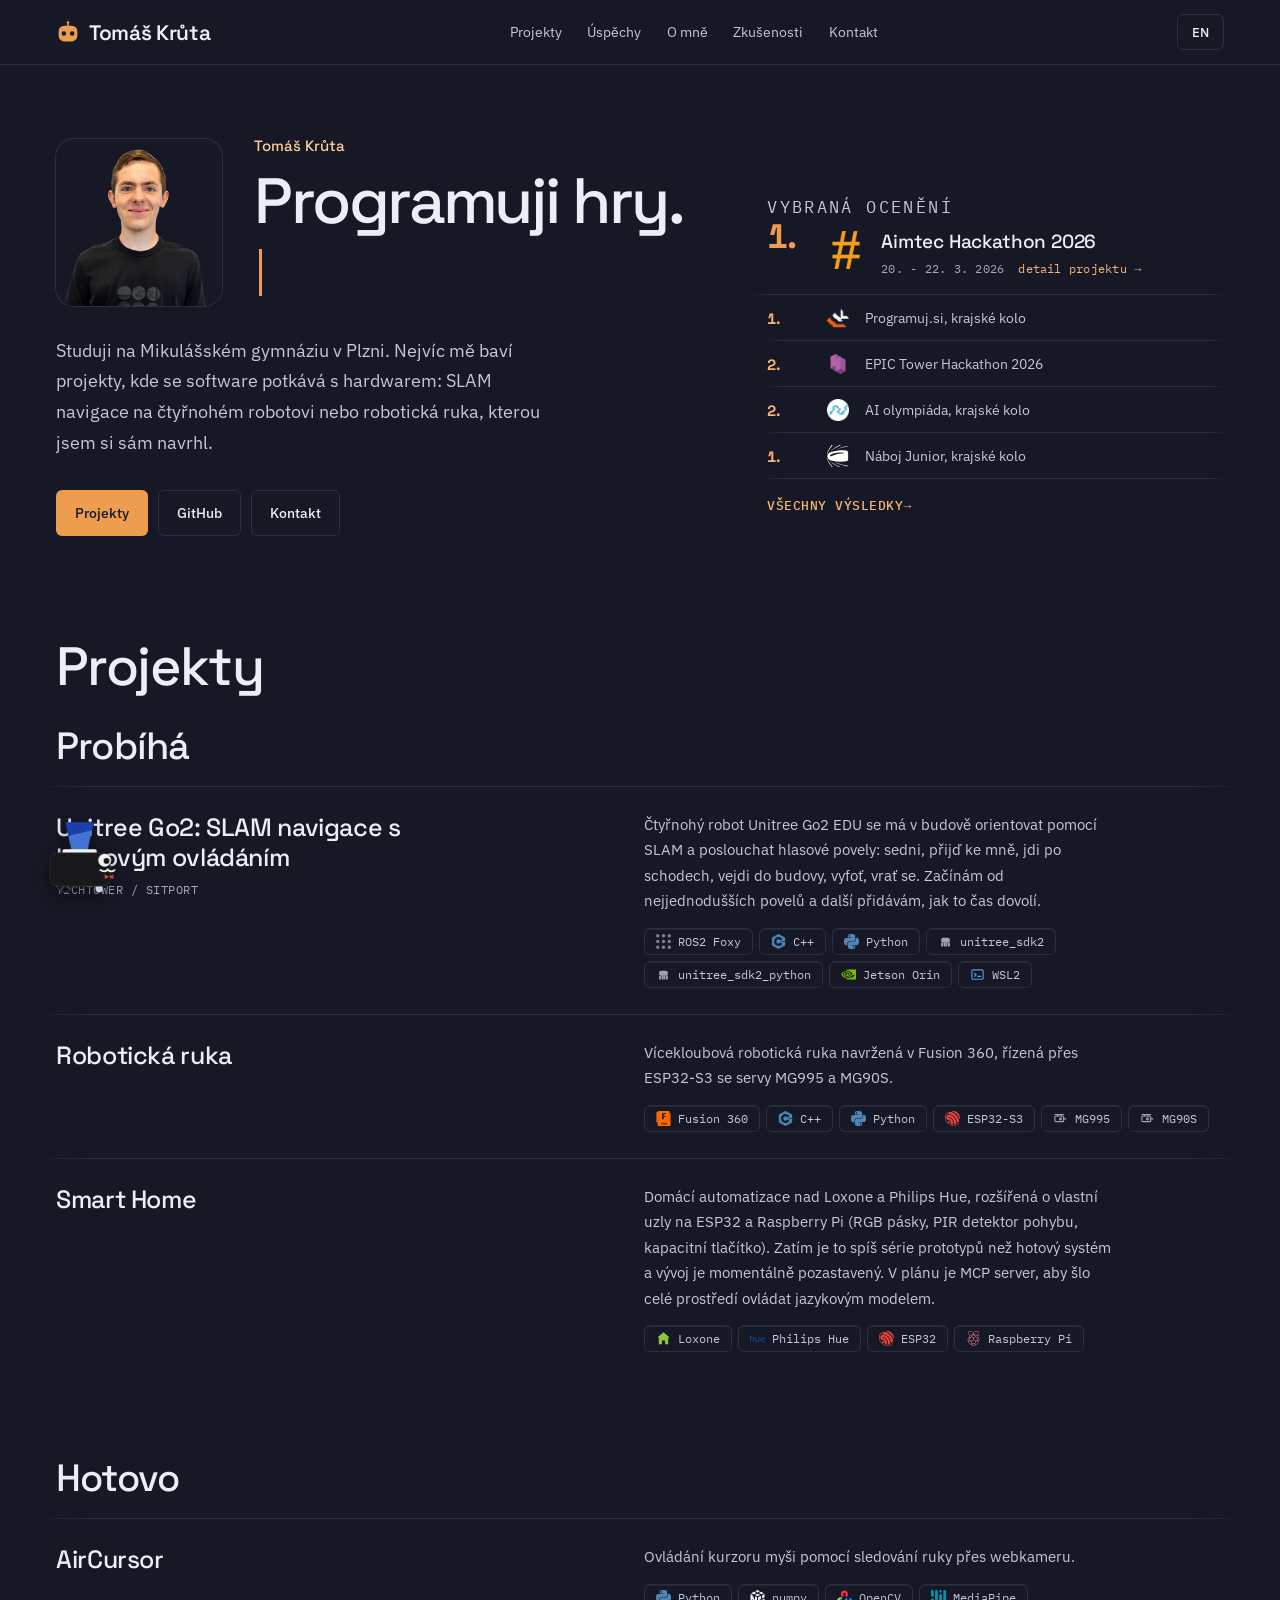
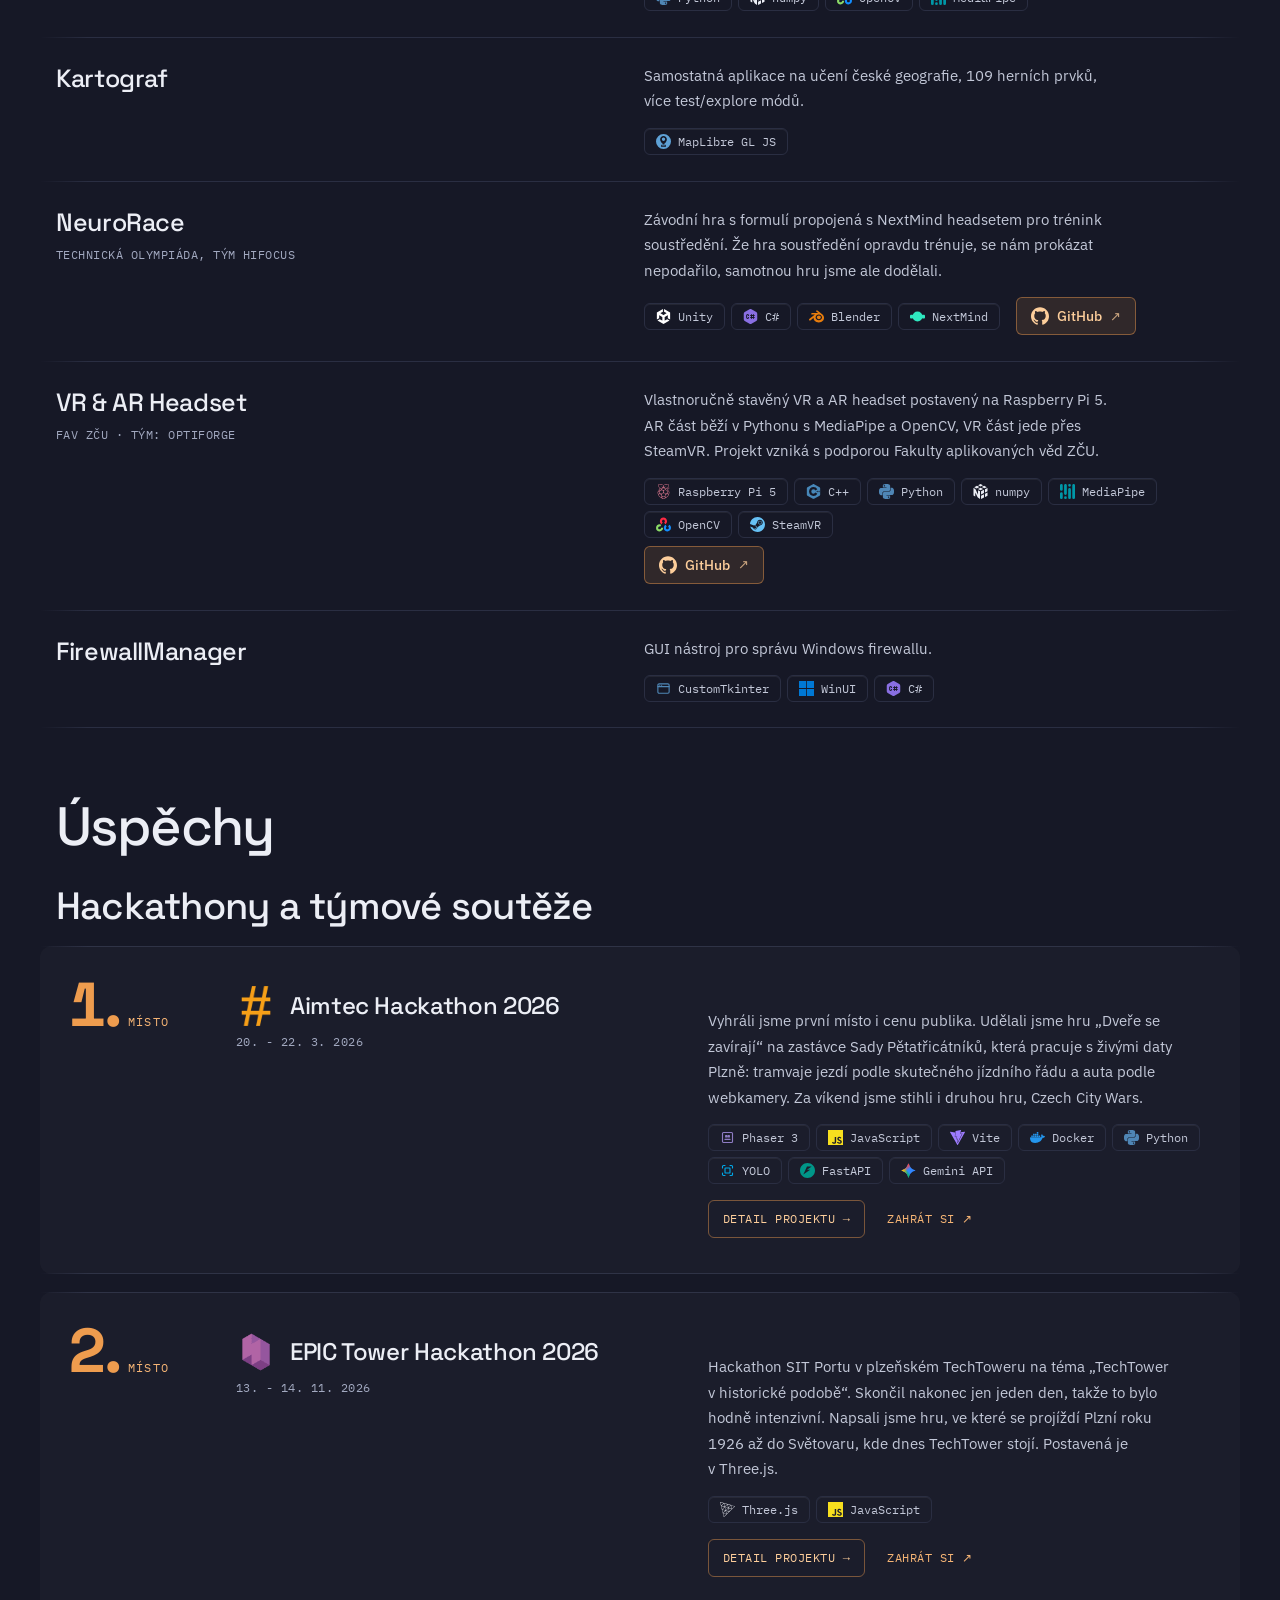
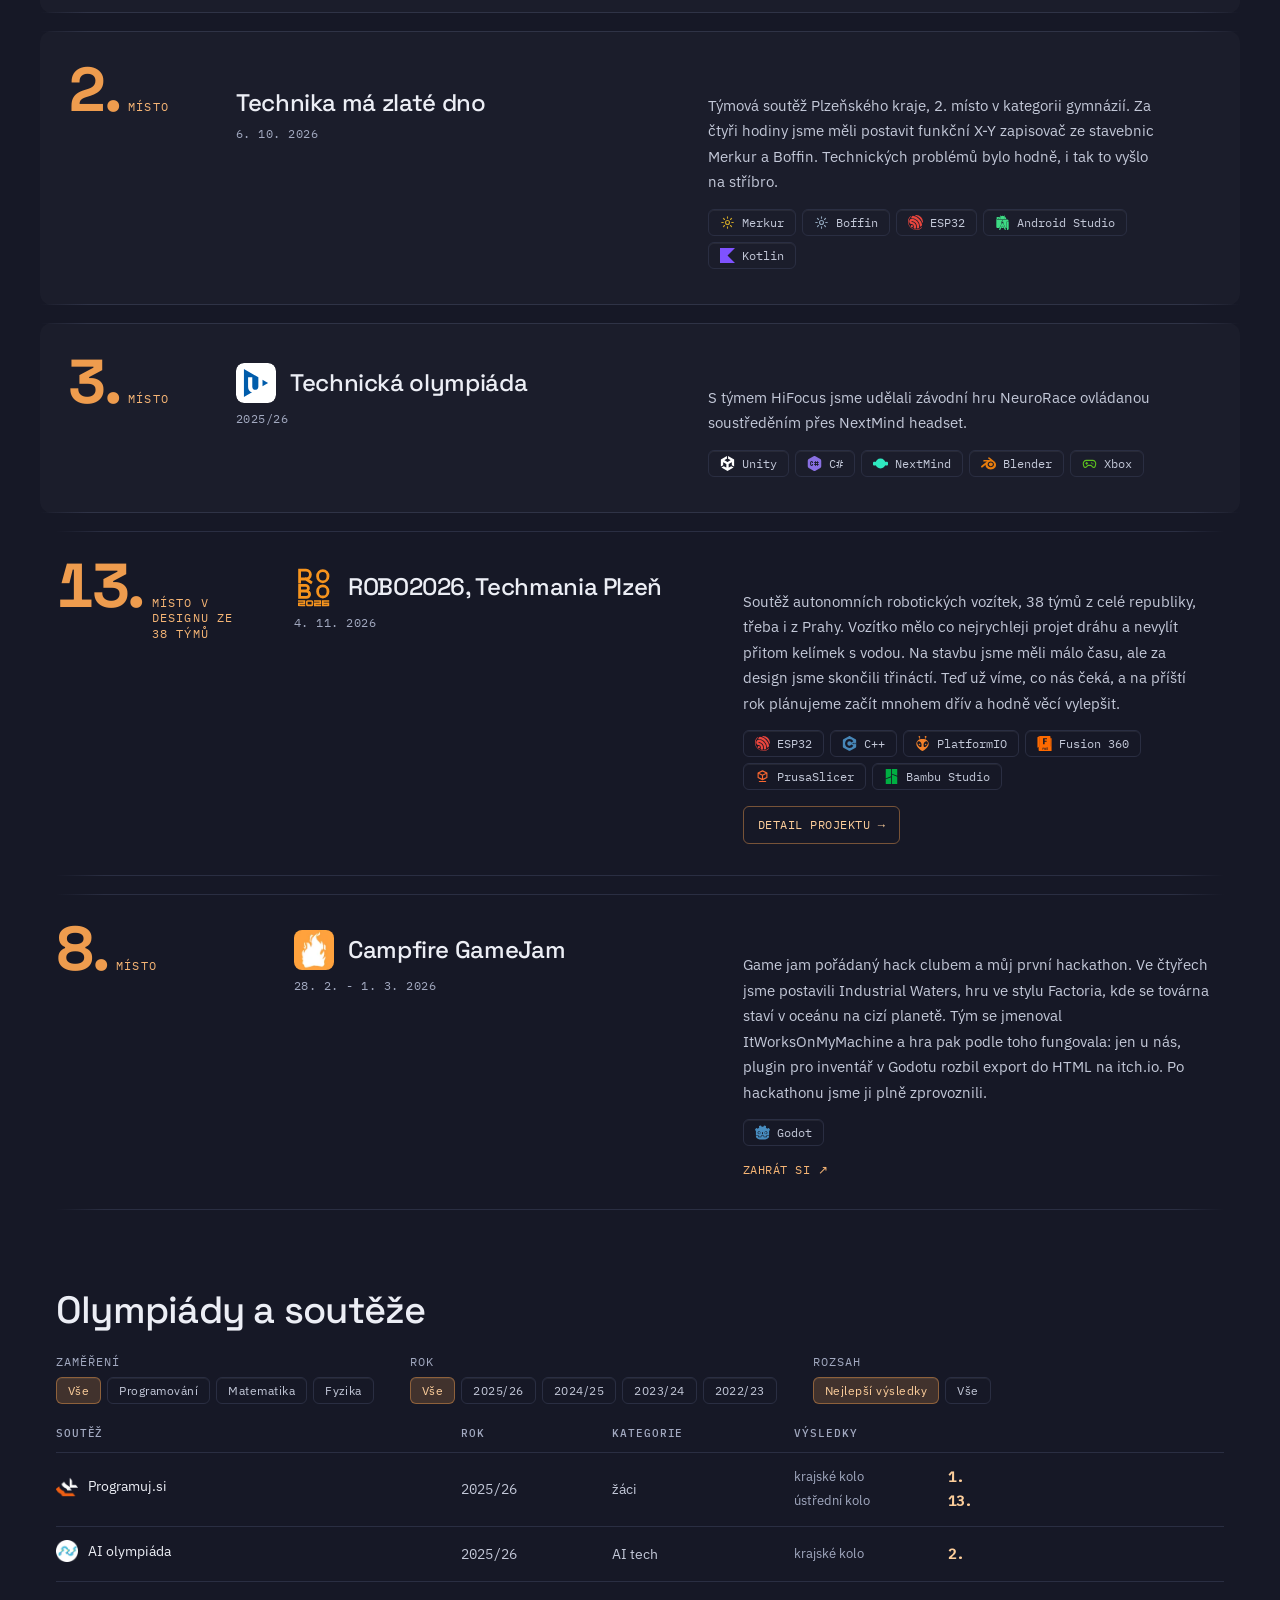
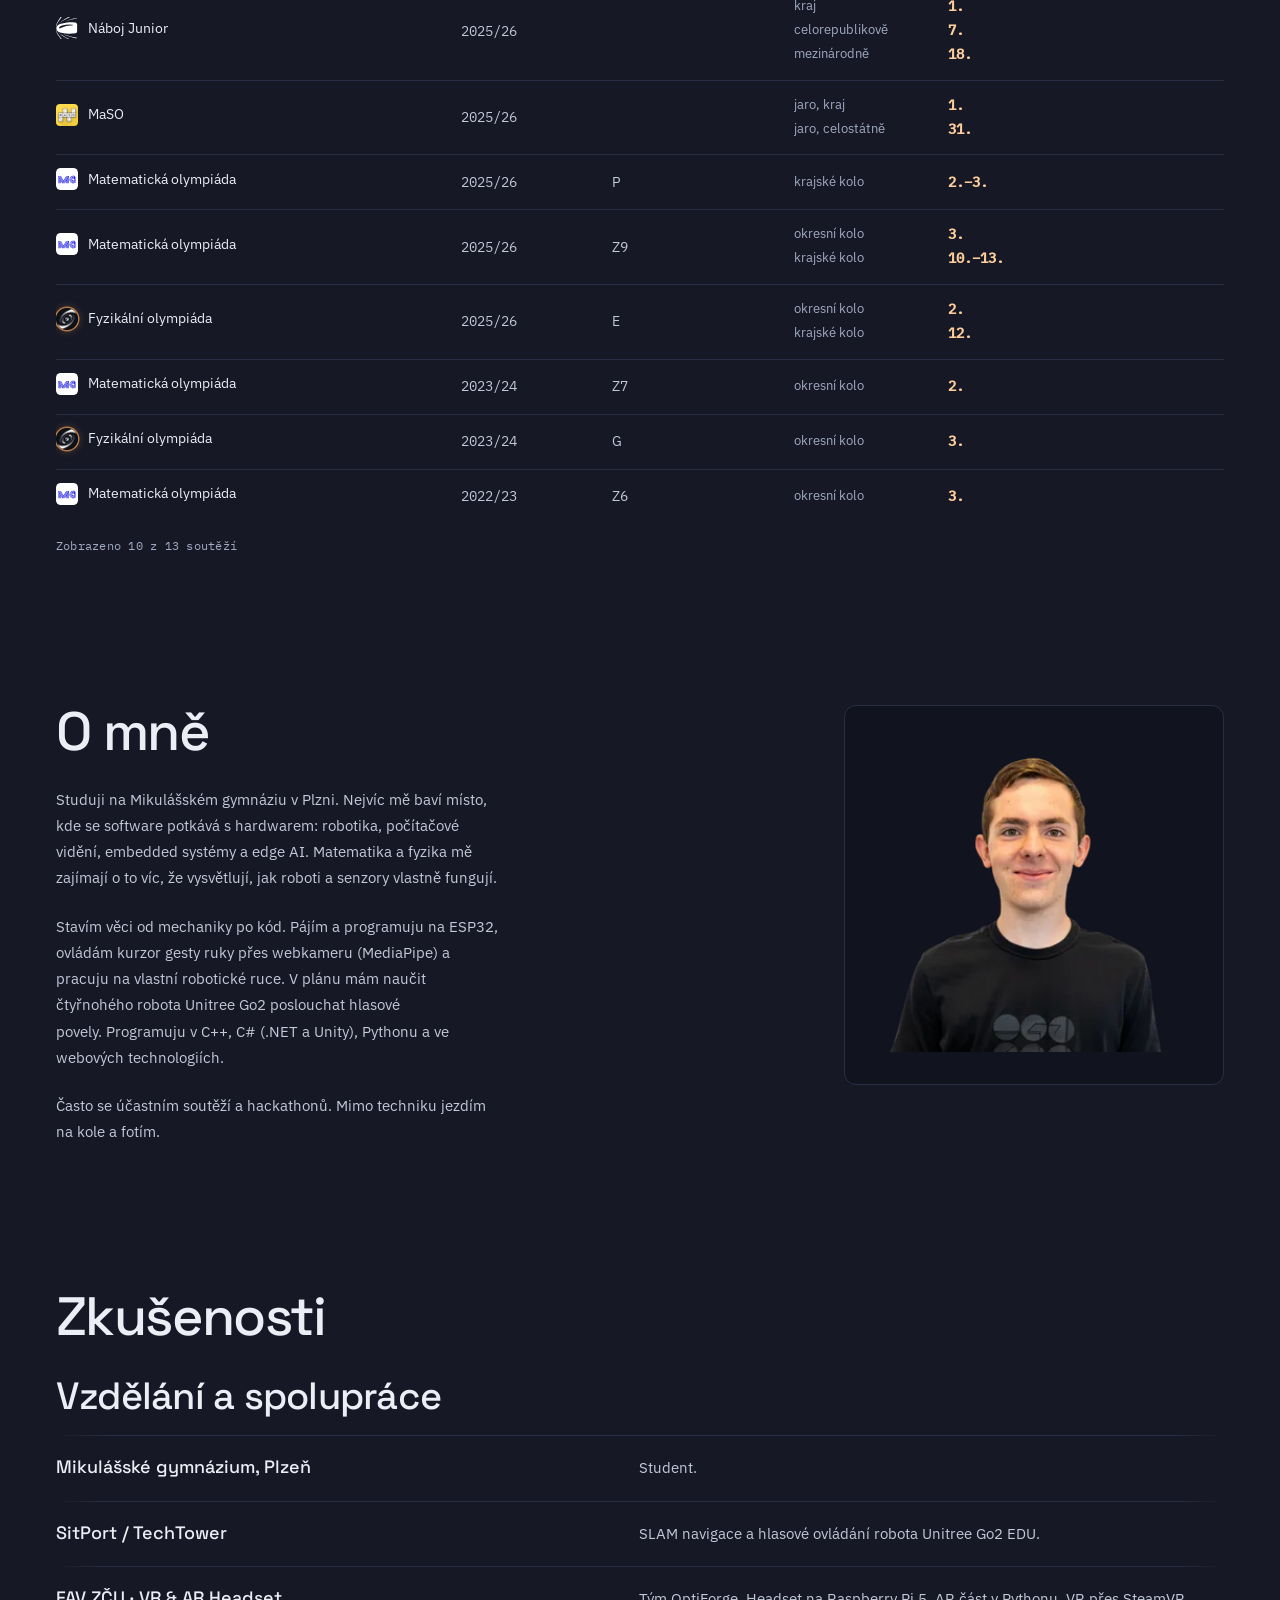
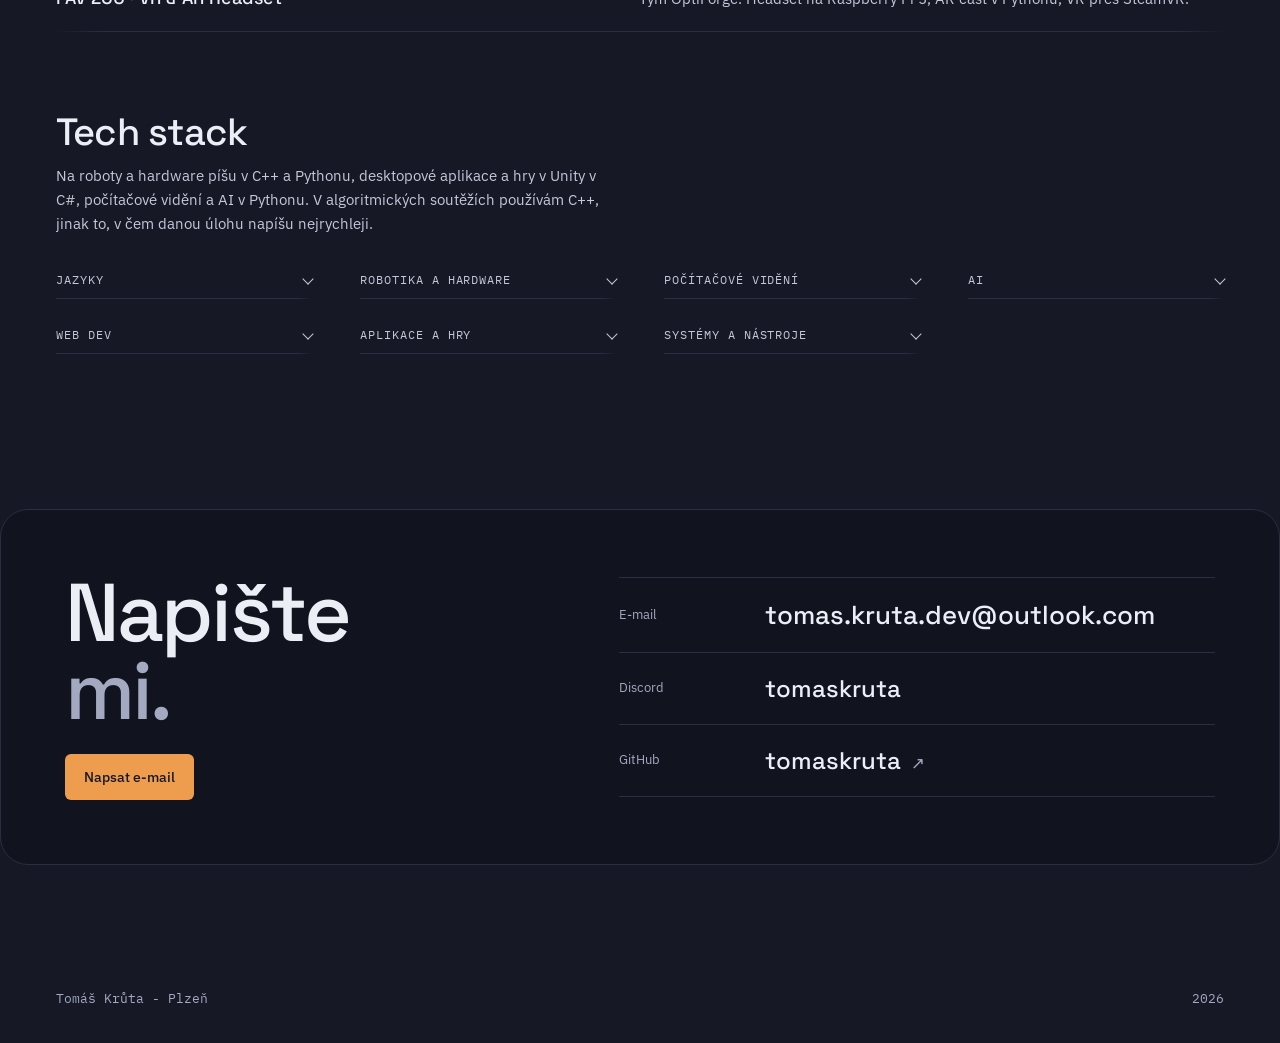
==== commit 93d67d48: "deploy: TomasKruta/PersonalWeb@b4bafd045934e163ae7c284ca38a424787ad9cac" ====
--- a/index.html
+++ b/index.html
@@ -844,5 +844,6 @@
 </div>
 
 <script src="js/portfolio.js"></script>
+<script src="js/vrchni.js" defer></script>
 </body>
 </html>
--- a/css/portfolio.css
+++ b/css/portfolio.css
@@ -1 +1 @@
-html{scroll-behavior:smooth;background:#161826}body{margin:0;text-wrap:pretty;background:var(--color-bg);color:var(--color-text);font-family:var(--font-body);min-height:100vh;position:relative}@media (prefers-reduced-motion:reduce){html{scroll-behavior:auto}}@keyframes nocturne-blink{0%,100%{opacity:1}50%{opacity:.25}}::selection{background:var(--color-accent);color:#161826;text-shadow:none}a{color:var(--color-accent);text-underline-offset:3px;transition:color 160ms ease}a:hover{color:var(--color-accent-200)}.container p a{text-decoration:underline;text-decoration-color:color-mix(in srgb,var(--color-accent) 40%,transparent);transition:color 160ms ease,text-decoration-color 160ms ease}.container p a:hover{text-decoration-color:var(--color-accent-200)}.gh-btn{display:inline-flex;align-items:center;gap:8px;min-height:36px;padding:0 14px;border:1px solid color-mix(in srgb,var(--color-accent) 45%,transparent);border-radius:var(--radius-sm);background:color-mix(in srgb,var(--color-accent) 12%,transparent);color:var(--color-accent-200);font-family:var(--font-body);font-size:14px;font-weight:500;text-decoration:none;transition:background 160ms ease,border-color 160ms ease,color 160ms ease,transform 160ms ease,box-shadow 160ms ease}.gh-btn .icon{width:18px;height:18px}.gh-btn__arrow{font-size:13px;opacity:.75}.gh-btn:hover{background:color-mix(in srgb,var(--color-accent) 22%,transparent);border-color:var(--color-accent);color:var(--color-text);transform:translateY(-1px);box-shadow:0 4px 14px color-mix(in srgb,var(--color-accent) 20%,transparent)}@media (prefers-reduced-motion:reduce){.gh-btn{transition:background 160ms ease,border-color 160ms ease,color 160ms ease}}:where(a,button):focus-visible{outline:2px solid var(--color-accent);outline-offset:3px;border-radius:3px}.container{max-width:1280px;margin:0 auto;padding:0 clamp(20px,5vw,56px)}.section-title{font-family:var(--font-heading);font-weight:500;font-size:clamp(34px, 4.4vw, 54px);line-height:1;letter-spacing:-.03em;margin:0 0 32px;background:linear-gradient(100deg,var(--color-text),var(--color-neutral-300) 65%);background-clip:text;-webkit-background-clip:text;color:transparent}.group-title{font-family:var(--font-heading);font-weight:500;font-size:clamp(26px, 3.2vw, 38px);line-height:1.1;letter-spacing:-.02em;color:var(--color-text);margin:0 0 18px}.group-title--spaced{margin-top:80px}.group-title--filters{margin-bottom:22px}.group-lede{max-width:62ch;margin:-8px 0 28px;color:var(--color-neutral-300);font-size:15px;line-height:1.6}.rule-both,.rule-top{background-image:linear-gradient(to right,transparent,var(--color-divider) 48px,var(--color-divider) calc(100% - 48px),transparent);background-repeat:no-repeat;background-position:top;background-size:100% 1px}.rule-both{background-image:linear-gradient(to right,transparent,var(--color-divider) 48px,var(--color-divider) calc(100% - 48px),transparent),linear-gradient(to right,transparent,var(--color-divider) 48px,var(--color-divider) calc(100% - 48px),transparent);background-repeat:no-repeat,no-repeat;background-position:top,bottom;background-size:100% 1px,100% 1px}.reticle{position:fixed;left:0;top:0;width:26px;height:26px;z-index:60;pointer-events:none;opacity:0;transition:opacity .2s ease;will-change:transform,width,height}.reticle__corner{position:absolute;width:11px;height:11px}.reticle__corner--nw{left:0;top:0;border-left:1.5px solid var(--color-accent);border-top:1.5px solid var(--color-accent)}.reticle__corner--ne{right:0;top:0;border-right:1.5px solid var(--color-accent);border-top:1.5px solid var(--color-accent)}.reticle__corner--sw{left:0;bottom:0;border-left:1.5px solid var(--color-accent);border-bottom:1.5px solid var(--color-accent)}.reticle__corner--se{right:0;bottom:0;border-right:1.5px solid var(--color-accent);border-bottom:1.5px solid var(--color-accent)}.reticle__scan{position:absolute;left:1px;right:1px;top:50%;height:1px;opacity:0;background:linear-gradient(to right,transparent,color-mix(in srgb,var(--color-accent) 55%,transparent),transparent)}.reticle__label{position:absolute;left:0;top:100%;margin-top:7px;display:flex;align-items:center;gap:6px;font-family:var(--font-mono);font-size:11px;letter-spacing:.06em;text-transform:uppercase;white-space:nowrap;color:var(--color-accent-200);opacity:0;transition:opacity 160ms ease}.reticle__dot{width:5px;height:5px;border-radius:50%;background:var(--color-accent);animation:nocturne-blink 1.4s ease-in-out infinite}@media (prefers-reduced-motion:reduce){.reticle__dot{animation:none}}.hero{padding:72px 0 56px}.hero__inner{display:grid;grid-template-columns:minmax(0,1.25fr) minmax(0,0.9fr);gap:clamp(40px,6vw,88px);align-items:start;max-width:1280px;margin:0 auto;padding:0 clamp(20px,5vw,56px)}.hero__titlewrap{display:flex;align-items:center;gap:clamp(20px,3vw,32px)}.hero-photo{display:block;object-fit:cover;object-position:50% 15%;border-radius:var(--radius-sm);flex:none;width:clamp(128px,13vw,172px);height:clamp(128px,13vw,172px)}.hero__heading{min-width:0}.hero .hero__name{color:var(--color-accent-200);font-family:var(--font-heading);font-weight:500;font-size:15px;line-height:1.2;margin:0 0 12px}.hero__headline{max-width:14ch;margin:0;color:var(--color-text);font-family:var(--font-heading);font-weight:500;font-size:clamp(38px, 4.8vw, 62px);line-height:1.04;letter-spacing:-.055em}.hero p{font-size:17px;line-height:1.7;color:var(--color-neutral-300);max-width:54ch;margin:28px 0 0}.hero .hero__intro{margin-top:28px}.hero .hero__note{margin-top:14px;font-size:15px;line-height:1.55;color:var(--color-neutral-400)}.hero__actions{display:flex;flex-wrap:wrap;gap:10px;margin-top:28px}@media (max-width:900px){.hero{padding:56px 0 44px}.hero__inner{grid-template-columns:minmax(0,1fr);gap:40px}.creds{padding-top:26px;border-top:1px solid var(--color-divider)}}@media (max-width:560px){.hero{padding:40px 0 36px}.hero__titlewrap{align-items:flex-start;flex-direction:column;gap:18px}.hero-photo{width:96px;height:96px}.hero__headline{max-width:14ch;font-size:clamp(36px, 10vw, 44px)}.hero .hero__intro{margin-top:22px}.hero__actions{margin-top:22px}.hero__actions .btn{flex:1 1 auto}.hero__actions .btn-primary{flex-grow:0}}@media (max-width:360px){.hero__actions .btn{padding-inline:16px}.hero__actions .btn-primary{flex:1 1 100%}}.creds{padding-top:6px}.creds__label{font-family:var(--font-mono);font-size:12px;letter-spacing:.1em;text-transform:uppercase;color:var(--color-neutral-400);margin:0 0 18px}.creds__lead,.creds__list li{background-image:linear-gradient(to right,transparent,var(--color-divider) 14px,var(--color-divider) calc(100% - 14px),transparent);background-repeat:no-repeat;background-position:bottom;background-size:100% 1px}.creds__lead{position:relative;display:flex;align-items:baseline;gap:16px;padding:0 0 18px 14px;margin-left:-14px;text-decoration:none;color:inherit}.creds__lead::before{content:'';position:absolute;left:0;top:2px;bottom:16px;width:2px;background:var(--color-accent);transform:scaleY(0);transform-origin:center;transition:transform 220ms ease}.creds__lead:hover::before{transform:scaleY(1)}@media (prefers-reduced-motion:reduce){.creds__lead::before{transition:none}}.creds__lead-place{font-family:var(--font-heading);font-weight:700;font-size:34px;line-height:.9;letter-spacing:-.03em;color:var(--color-accent);font-feature-settings:'tnum' 1;flex:none;min-width:44px;transition:color 180ms ease}.creds__lead:hover .creds__lead-place{color:var(--color-accent-200)}.creds__lead-text{min-width:0}.creds__event{display:block;font-family:var(--font-heading);font-weight:500;font-size:19px;line-height:1.25;letter-spacing:-.01em;color:var(--color-text);transition:color 180ms ease}.creds__lead:hover .creds__event{color:var(--color-accent-200)}.creds__meta{display:flex;flex-wrap:wrap;gap:4px 14px;margin-top:8px;font-family:var(--font-mono);font-size:12px;letter-spacing:.02em;color:var(--color-neutral-400);font-feature-settings:'tnum' 1}.creds__go{color:var(--color-accent-300);transition:color 160ms ease}.creds__lead:hover .creds__go{color:var(--color-accent-200)}.creds__list{list-style:none;margin:0;padding:0}.creds__list li{display:flex;align-items:center;gap:16px;padding:12px 0;font-size:14px;line-height:1.4;color:var(--color-neutral-300)}.creds__place{font-family:var(--font-heading);font-weight:700;font-size:15px;color:var(--color-accent-300);font-feature-settings:'tnum' 1;min-width:44px;flex:none}.creds__all{display:inline-block;margin-top:18px;font-family:var(--font-mono);font-weight:500;font-size:13px;letter-spacing:.04em;text-transform:uppercase;text-decoration:none;color:var(--color-accent-300);transition:color 160ms ease,transform 160ms ease}.creds__all::after{content:' →';display:inline-block;transition:transform 160ms ease}.creds__all:hover{color:var(--color-accent-200)}.creds__all:hover::after{transform:translateX(3px)}#projekty{padding:48px 0 0}.entry{position:relative;display:flex;flex-wrap:wrap;gap:14px clamp(24px,4vw,48px);padding:26px 16px;margin-inline:-16px;transition:background-color 220ms ease}.entry::before{content:'';position:absolute;left:0;top:8px;bottom:8px;width:2px;background:var(--color-accent);transform:scaleY(0);transform-origin:center;transition:transform 220ms ease}.entry:hover{background-color:color-mix(in srgb,var(--color-text) 3.5%,transparent)}.entry:hover::before{transform:scaleY(1)}@media (prefers-reduced-motion:reduce){.entry::before{transition:none}}.entry__head{flex:1 1 290px;min-width:0}.entry__body{flex:1 1 330px;min-width:0}.entry__head h4{font-family:var(--font-heading);font-weight:500;font-size:clamp(20px, 2.1vw, 25px);line-height:1.2;letter-spacing:-.015em;margin:0;transition:color 220ms ease}.entry:hover .entry__head h4{color:var(--color-accent-200)}.entry__meta{font-family:var(--font-mono);font-size:12px;letter-spacing:.04em;text-transform:uppercase;color:var(--color-neutral-400);margin:10px 0 0}.entry__body p{font-size:15px;line-height:1.7;margin:0;color:var(--color-neutral-300);max-width:52ch}.stack{display:flex;flex-wrap:wrap;gap:6px;margin:14px 0 0}.entry__aside{display:flex;flex-wrap:wrap;align-items:center;gap:8px 16px;margin:14px 0 0}.entry__aside .stack{margin:0}.entry__toggle{display:none}@media (max-width:680px){.entry{row-gap:10px;padding-block:20px}.entry__head{position:relative}.entry__toggle{display:inline-flex;align-items:center;gap:6px;margin-top:10px;padding:0;background:0 0;border:0;font-family:var(--font-mono);font-size:12px;letter-spacing:.06em;text-transform:uppercase;color:var(--color-accent-300);cursor:pointer}.entry__toggle::before{content:'';position:absolute;inset:-10px 0}.entry__toggle svg{width:12px;height:12px;transition:transform .2s ease}.entry.is-open .entry__toggle svg{transform:rotate(180deg)}.entry:not(.is-open) .entry__body .stack,.entry:not(.is-open) .entry__body>p{display:none}.entry:not(.is-open) .entry__aside{margin-top:0}.entry:not(.is-open) .entry__body:not(:has(.gh-btn)){display:none}}@media (max-width:680px) and (prefers-reduced-motion:reduce){.entry__toggle svg{transition:none}}#o-mne{display:grid;grid-template-columns:minmax(300px,1fr) minmax(240px,380px);gap:32px clamp(24px,5vw,72px);align-items:start;padding:72px 0}@media (max-width:700px){#o-mne{grid-template-columns:1fr}}#o-mne .section-title{margin-bottom:28px}#o-mne p.statement{font-family:var(--font-heading);font-weight:500;font-size:clamp(25px, 3vw, 34px);line-height:1.15;letter-spacing:-.02em;margin:0;max-width:24ch}#o-mne p{font-size:15px;line-height:1.75;color:var(--color-neutral-300);max-width:50ch;margin:22px 0 0}.about__figure{margin:0}.portrait{border-radius:var(--radius-md);width:100%;aspect-ratio:1/1;padding:clamp(16px,3vw,32px);background:var(--color-section);border:1px solid var(--color-divider);box-sizing:border-box;display:flex;align-items:flex-end;justify-content:center}.portrait img{display:block;width:100%;height:100%;object-fit:contain}#cv{padding:72px 0 40px}#uspechy{padding:72px 0 80px}.row{display:flex;flex-wrap:wrap;gap:8px clamp(24px,4vw,48px);padding:20px 0}.row--baseline{align-items:baseline}.row__head{flex:1 1 270px;min-width:0}.row__body{flex:1 1 320px;min-width:0}.row__title{font-family:var(--font-heading);font-weight:500;font-size:18px;line-height:1.3;margin:0}.row__date{font-family:var(--font-mono);font-size:12px;letter-spacing:.04em;text-transform:uppercase;color:var(--color-neutral-400);font-feature-settings:'tnum' 1;margin:8px 0 0}.row__body p{font-size:15px;line-height:1.7;margin:0;color:var(--color-neutral-300)}.row__body--inline{display:flex;flex-wrap:wrap;align-items:center;gap:8px 16px}.award{position:relative;z-index:0;display:flex;flex-wrap:wrap;align-items:baseline;gap:16px clamp(24px,4vw,48px);padding:34px clamp(16px,3vw,28px) 36px;margin-inline:clamp(-16px,-3vw,-28px)}.award::before{content:'';position:absolute;inset:0;z-index:-1;background:linear-gradient(135deg,color-mix(in srgb,var(--color-accent) 6%,transparent),transparent 60%);border-radius:var(--radius-md)}.award::after{content:'';position:absolute;left:0;top:8px;bottom:8px;width:2px;background:var(--color-accent);transform:scaleY(0);transform-origin:center;transition:transform 220ms ease}.award:hover::after{transform:scaleY(1)}@media (prefers-reduced-motion:reduce){.award::after{transition:none}}.award--link{cursor:pointer}.award__stretch::before{content:'';position:absolute;inset:0;z-index:1}.award--link .award__link:not(.award__stretch){position:relative;z-index:2}.award--link:hover .award__title{color:var(--color-accent-200)}.award+.award,.award+.row{margin-top:18px}.award--link::before{border:1px solid transparent;transition:border-color .2s ease,background .2s ease}.award--link:hover::before{border-color:color-mix(in srgb,var(--color-accent) 35%,transparent);background:linear-gradient(135deg,color-mix(in srgb,var(--color-accent) 10%,transparent),transparent 70%)}.award__link.award__stretch{display:inline-flex;align-items:center;min-height:36px;padding:0 14px;border:1px solid color-mix(in srgb,var(--color-accent) 45%,transparent);border-radius:var(--radius-sm);color:var(--color-accent-200);transition:background 160ms ease,border-color 160ms ease,transform 160ms ease}.award--link:hover .award__stretch{background:color-mix(in srgb,var(--color-accent) 12%,transparent);border-color:var(--color-accent);transform:translateX(3px)}.award__stretch:focus-visible{outline:2px solid var(--color-accent);outline-offset:2px}@media (prefers-reduced-motion:reduce){.award__link.award__stretch{transition:none}.award--link:hover .award__stretch{transform:none}}.award__place{flex:none;display:flex;align-items:baseline;gap:9px;margin:0;width:120px}.award__num{font-family:var(--font-heading);font-weight:700;font-size:clamp(44px, 5.2vw, 62px);line-height:.82;letter-spacing:-.04em;color:var(--color-accent);font-feature-settings:'tnum' 1}.award__place-label{font-family:var(--font-mono);font-size:12px;letter-spacing:.1em;text-transform:uppercase;color:var(--color-accent-300);line-height:1.3}.award__head{flex:1 1 240px;min-width:0}.award__body{flex:1 1 320px;min-width:0}.award__title{font-family:var(--font-heading);font-weight:500;font-size:clamp(20px, 2.1vw, 24px);line-height:1.25;letter-spacing:-.015em;margin:0}.award__date{font-family:var(--font-mono);font-size:12px;letter-spacing:.04em;text-transform:uppercase;color:var(--color-neutral-400);font-feature-settings:'tnum' 1;margin:8px 0 0}.award__body p{font-size:15px;line-height:1.7;color:var(--color-neutral-300);margin:0;max-width:52ch}.award__link{display:inline-block;margin-top:14px;font-family:var(--font-mono);font-size:12px;letter-spacing:.04em;text-transform:uppercase;text-decoration:none;color:var(--color-accent-300)}.award__link:hover{color:var(--color-accent-200)}.award__link+.award__link{margin-left:18px}.filters{display:flex;flex-wrap:wrap;gap:18px 36px;margin:0 0 22px}.filters__label{font-family:var(--font-mono);font-size:12px;letter-spacing:.08em;text-transform:uppercase;color:var(--color-neutral-400);margin:0 0 8px}.filters__options{display:flex;flex-wrap:wrap;gap:6px}.table-wrap{overflow-x:auto}.table-wrap .table{min-width:620px;font-feature-settings:'tnum' 1}.table tbody tr{transition:background-color 160ms ease}.table tbody tr:hover{background-color:color-mix(in srgb,var(--color-text) 3.5%,transparent)}.table tbody tr:hover td:first-child{color:var(--color-accent-200)}.table-empty{font-size:15px;line-height:1.7;color:var(--color-neutral-300);margin:18px 0 0}.table-count{font-family:var(--font-mono);font-size:12px;letter-spacing:.02em;color:var(--color-neutral-400);margin:14px 0 0}#kontakt{background:radial-gradient(120% 160% at 12% 0,var(--color-section-glow) 0,var(--color-section) 55%,var(--color-section) 100%);color:var(--color-text)}.contact__inner{max-width:1280px;margin:0 auto;padding:80px clamp(20px,5vw,56px)}#kontakt p.statement{font-family:var(--font-heading);font-weight:500;font-size:clamp(24px, 2.8vw, 32px);line-height:1.1;letter-spacing:-.025em;margin:0}.contact__grid{display:flex;flex-wrap:wrap;justify-content:space-between;gap:26px clamp(24px,4vw,48px);margin-top:48px}.contact__label{font-family:var(--font-mono);font-size:12px;letter-spacing:.08em;text-transform:uppercase;color:var(--color-neutral-300);margin:0 0 6px}.contact__value{display:inline-block;font-family:var(--font-heading);font-weight:500;font-size:16px;color:var(--color-accent-200);margin:0;text-decoration:none;border-bottom:1px solid color-mix(in srgb,var(--color-accent) 35%,transparent);padding-bottom:2px;transition:color 160ms ease,border-color 160ms ease}.contact__value:hover{color:var(--color-text);border-bottom-color:var(--color-accent-200)}.contact__value--email{overflow-wrap:anywhere}.contact__value--static{border-bottom-color:transparent;cursor:default}.stackgroups{grid-column:1/-1;padding-top:8px}.stackgroups__grid{display:grid;grid-template-columns:repeat(auto-fit,minmax(250px,1fr));align-items:start;gap:28px clamp(24px,4vw,48px)}.stackgroup__label{display:flex;align-items:center;justify-content:space-between;gap:10px;cursor:pointer;list-style:none;font-family:var(--font-mono);font-size:12px;letter-spacing:.08em;text-transform:uppercase;color:var(--color-neutral-300);margin:0;padding-bottom:12px;background-image:linear-gradient(to right,var(--color-divider),var(--color-divider) calc(100% - 14px),transparent);background-repeat:no-repeat;background-position:bottom;background-size:100% 1px;transition:color 160ms ease}.stackgroup__label::-webkit-details-marker{display:none}.stackgroup__label::marker{display:none}.stackgroup__label::after{content:'';width:7px;height:7px;flex:none;border-right:1.5px solid currentColor;border-bottom:1.5px solid currentColor;transform:rotate(45deg);transition:transform 180ms ease}.stackgroup:hover .stackgroup__label,.stackgroup[open] .stackgroup__label{color:var(--color-accent-200)}.stackgroup[open] .stackgroup__label::after{transform:rotate(-135deg)}.stackgroup:not([open]) .stackgroup__panel,.stackgroup[open] .stackgroup__panel{display:grid;grid-template-rows:1fr;margin-top:14px;overflow:hidden;transition:grid-template-rows 260ms cubic-bezier(.2, .7, .2, 1),margin-top 260ms ease}.stackgroup:not([open]) .stackgroup__panel{grid-template-rows:0fr;margin-top:0}.stackgroup__panel .stacklist{min-height:0}@media (prefers-reduced-motion:reduce){.stackgroup__panel{transition:none}}.stacklist{list-style:none;margin:0;padding:0;display:grid;gap:4px}.stackitem{display:flex;align-items:center;gap:14px;padding:6px 0;font-size:16px;color:var(--color-text)}.stackitem__icon{width:30px;height:30px;transition:transform 180ms cubic-bezier(.2, .7, .2, 1)}.stackitem:hover .stackitem__icon{transform:scale(1.12)}@media (max-width:680px){.stackgroups__grid{gap:24px}.stacklist{grid-template-columns:repeat(2,minmax(0,1fr));column-gap:12px;row-gap:2px}.stackitem{gap:10px;padding:5px 0;font-size:14px}.stackitem__icon{width:24px;height:24px}}@media (prefers-reduced-motion:reduce){.stackitem__icon{transition:none}}.complogo{width:22px;height:22px;object-fit:contain;flex:none;border-radius:4px}.complogo--glyph{box-sizing:border-box;padding:3px;color:var(--color-accent-300);border:1px solid var(--color-divider)}.complogo--fo{border-radius:50%;box-shadow:0 0 0 1.5px color-mix(in srgb,var(--color-accent) 70%,transparent),0 0 10px color-mix(in srgb,var(--color-accent) 35%,transparent)}@keyframes fo-orbit{to{transform:rotate(-360deg)}}.table tbody tr:hover .complogo--fo{animation:fo-orbit 6s linear infinite}@media (prefers-reduced-motion:reduce){.table tbody tr:hover .complogo--fo{animation:none}}.complogo--lead{width:38px;height:38px;border-radius:7px;align-self:center}.complogo--award{width:40px;height:40px;border-radius:8px}.complogo--row{width:28px;height:28px;border-radius:6px}.award__title,.row__title--logo{display:flex;align-items:center;gap:14px}.compcell{display:inline-flex;align-items:center;gap:10px}.contact__item{display:flex;align-items:center;gap:16px;min-width:0}.contact__icon{width:40px;height:40px;color:var(--color-accent-300)}.contact__text{min-width:0}.contact__copy{position:relative;font-family:var(--font-heading);background:0 0;border:0;border-bottom:1px solid color-mix(in srgb,var(--color-accent) 35%,transparent);padding:0 0 2px;cursor:pointer;text-align:left}.contact__copy::after{content:attr(data-hint);position:absolute;left:0;top:calc(100% + 6px);white-space:nowrap;font-family:var(--font-mono);font-size:11px;letter-spacing:.06em;text-transform:uppercase;color:var(--color-accent-300);opacity:0;transition:opacity 160ms ease}.contact__copy.is-copied::after,.contact__copy:focus-visible::after,.contact__copy:hover::after{opacity:1}.contact__value--todo{color:var(--color-neutral-400);border-bottom:1px dashed color-mix(in srgb,var(--color-neutral-400) 60%,transparent);font-family:var(--font-mono);font-size:14px}.footer{display:flex;flex-wrap:wrap;justify-content:space-between;gap:12px;padding:36px 0;font-family:var(--font-mono);font-size:13px;color:var(--color-neutral-400)}.reveal{transition:opacity 420ms ease,transform 420ms ease}.reveal.is-hidden{opacity:0;transform:translateY(8px)}@media (prefers-reduced-motion:reduce){.reveal,.reveal.is-hidden{opacity:1;transform:none;transition:none}}@media print{.reveal,.reveal.is-hidden{opacity:1!important;transition:none!important}.nav,.reticle{display:none!important}body{background:#fff;color:#000}.hero::after,.hero::before{display:none!important}}.res{display:grid;grid-template-columns:140px auto;justify-content:start;gap:14px;line-height:1.7}.res__round{font-family:var(--font-body);font-size:13px;color:var(--color-neutral-400)}.res b{font-weight:600;color:var(--color-accent-200);font-feature-settings:'tnum' 1}.award__stack,.row__body .stack{margin-top:14px}.award__body .award__stack+.award__link{margin-top:16px}.row--link{position:relative;cursor:pointer}.row--link .award__stretch{margin-top:14px}.row--link:hover .row__title{color:var(--color-accent-200)}.row--link:hover .award__stretch{border-color:var(--color-accent);background:color-mix(in srgb,var(--color-accent) 12%,transparent);transform:translateX(3px)}#tym{padding:40px 0 80px}.team__intro{margin:-12px 0 40px;color:var(--color-neutral-400);max-width:60ch}.team__grid{list-style:none;margin:0;padding:0;display:grid;grid-template-columns:repeat(4,minmax(0,1fr));gap:clamp(16px,2.4vw,32px)}.team__card{text-align:center;min-width:0}.team__frame{display:block;overflow:hidden;border-radius:22px;border:1px solid var(--color-divider);background:var(--color-section);aspect-ratio:384/534}.team__photo{display:block;width:100%;height:100%;object-fit:cover;transform:scale(1.1)}.team__name{margin:16px 0 4px;font-family:var(--font-heading);font-weight:500;font-size:clamp(15px, 1.6vw, 20px);letter-spacing:.06em;text-transform:uppercase;color:var(--color-text);overflow-wrap:anywhere}.team__role{margin:0 0 8px;color:var(--color-neutral-300);font-size:15px}.team__links{margin:0;display:flex;flex-wrap:wrap;justify-content:center;gap:4px 14px;font-size:14px}.team__links a{color:var(--color-accent);text-decoration:none}.team__links a:focus-visible,.team__links a:hover{color:var(--color-accent-200);text-decoration:underline}@media (max-width:700px){.team__grid{grid-template-columns:repeat(2,minmax(0,1fr));gap:24px 14px}.team__role{font-size:14px}}a[href],button,input[type=checkbox],input[type=range],label[for],summary{cursor:pointer}#kontakt{background:var(--color-bg)}.contact__inner{max-width:1180px;margin:0 auto clamp(40px,7vw,96px);padding:clamp(32px,5vw,64px);display:grid;grid-template-columns:minmax(0,1fr) minmax(0,1.25fr);gap:24px clamp(32px,6vw,96px);align-items:center;border-radius:28px;background:var(--color-section);border:1px solid var(--color-divider)}.contact__inner>.section-title{position:absolute;width:1px;height:1px;overflow:hidden;clip-path:inset(50%)}#kontakt p.statement--contact{font-size:clamp(44px, 6.4vw, 84px);line-height:.95;letter-spacing:-.035em;grid-column:1;grid-row:1}#kontakt .statement__a,#kontakt .statement__b{display:block}#kontakt .statement__a{color:var(--color-text)}#kontakt .statement__b{color:var(--color-neutral-400)}.contact__grid{grid-column:2;grid-row:1;display:block;margin:0;border-top:1px solid var(--color-divider)}.contact__item{display:grid;grid-template-columns:clamp(80px,12vw,130px) minmax(0,1fr);align-items:center;gap:16px;padding:20px 0;border-bottom:1px solid var(--color-divider)}.contact__icon{display:none}.contact__text{display:contents}.contact__label{margin:0;font:400 13px/1.2 var(--font-body);letter-spacing:0;text-transform:none;color:var(--color-neutral-400)}.contact__copy,.contact__value{justify-self:start;border-bottom:0;padding:0;font-size:clamp(17px, 2vw, 24px);color:var(--color-text)}.contact__copy:hover,.contact__value:hover{color:var(--color-accent-200)}a.contact__value[target="_blank"]::after{content:"↗";margin-left:10px;font-size:.7em;color:var(--color-neutral-400)}@media (max-width:860px){.contact__inner{grid-template-columns:minmax(0,1fr);border-radius:22px}#kontakt p.statement--contact,.contact__grid{grid-column:1;grid-row:auto}}.hero .hero__cycler{font-family:var(--font-heading);font-weight:500;font-size:clamp(34px, 4.4vw, 58px);line-height:1.08;letter-spacing:-.04em;color:var(--color-text);margin:0;max-width:20ch;overflow-wrap:anywhere;min-height:2.2em}.sr-only{position:absolute;width:1px;height:1px;padding:0;margin:-1px;overflow:hidden;clip:rect(0 0 0 0);white-space:nowrap;border:0}.hero__caret{display:inline-block;width:3px;height:.74em;margin-left:5px;vertical-align:-.06em;background:var(--color-accent);animation:nocturne-blink 1s ease-in-out infinite}@media (prefers-reduced-motion:reduce){.hero__caret{animation:none;opacity:.6}}.reticle__label,.reticle__scan{display:none!important}.award--plain{margin-inline:0;padding:30px 0 32px}.award--plain::after,.award--plain::before{display:none}.award--plain .award__place{width:190px}@media (max-width:700px){.hero__actions .btn,.hero__actions .btn-primary{flex:0 0 auto}.creds__lead{align-items:center}.creds__label{margin-bottom:22px}.award,.award--plain{display:grid;grid-template-columns:auto minmax(0,1fr);align-items:center;gap:6px 16px;margin-inline:0;padding:22px 0 24px}.award::before{inset:0 -12px}.award--plain .award__place,.award__place{width:auto;flex-direction:column;align-items:flex-start;gap:2px}.award__place-label{font-size:10px;max-width:12ch}.award__num{font-size:40px}.award__head{flex:none}.award__body{grid-column:1/-1}.award__stack,.row__body .stack{display:none}}.hero-photo{border-radius:18px;box-shadow:0 0 0 1px var(--color-divider)}.hero .hero__cycler{font-size:clamp(36px, 5vw, 68px)}.hero .hero__intro{font-size:18px;max-width:46ch;color:var(--color-neutral-200,var(--color-neutral-300))}.hero__actions{margin-top:32px}.creds__label{font-size:11px;letter-spacing:.14em}@media (min-width:901px){.hero__inner{align-items:center}}.contact__inner{position:relative;overflow:hidden;background:var(--color-section)}.contact__cta{grid-column:1;grid-row:2;justify-self:start;align-self:start}.contact__grid{grid-row:1/span 2}.contact__value--email{font-size:clamp(18px, 2.2vw, 26px)}@media (max-width:860px){#kontakt{padding-inline:16px}.contact__inner{padding:28px 22px 8px;gap:20px}#kontakt p.statement--contact{font-size:clamp(44px, 14vw, 64px)}.contact__cta{grid-row:auto;justify-self:stretch;width:auto;justify-content:center;text-align:center}.contact__grid{grid-row:auto;margin-top:8px}.contact__item{grid-template-columns:minmax(0,1fr);gap:6px;padding:16px 0}.contact__value--email{font-size:clamp(16px, 5vw, 20px)}}#kontakt{padding-top:clamp(56px,9vw,128px)}+html{scroll-behavior:smooth;background:#161826}body{margin:0;text-wrap:pretty;background:var(--color-bg);color:var(--color-text);font-family:var(--font-body);min-height:100vh;position:relative}@media (prefers-reduced-motion:reduce){html{scroll-behavior:auto}}@keyframes nocturne-blink{0%,100%{opacity:1}50%{opacity:.25}}::selection{background:var(--color-accent);color:#161826;text-shadow:none}a{color:var(--color-accent);text-underline-offset:3px;transition:color 160ms ease}a:hover{color:var(--color-accent-200)}.container p a{text-decoration:underline;text-decoration-color:color-mix(in srgb,var(--color-accent) 40%,transparent);transition:color 160ms ease,text-decoration-color 160ms ease}.container p a:hover{text-decoration-color:var(--color-accent-200)}.gh-btn{display:inline-flex;align-items:center;gap:8px;min-height:36px;padding:0 14px;border:1px solid color-mix(in srgb,var(--color-accent) 45%,transparent);border-radius:var(--radius-sm);background:color-mix(in srgb,var(--color-accent) 12%,transparent);color:var(--color-accent-200);font-family:var(--font-body);font-size:14px;font-weight:500;text-decoration:none;transition:background 160ms ease,border-color 160ms ease,color 160ms ease,transform 160ms ease,box-shadow 160ms ease}.gh-btn .icon{width:18px;height:18px}.gh-btn__arrow{font-size:13px;opacity:.75}.gh-btn:hover{background:color-mix(in srgb,var(--color-accent) 22%,transparent);border-color:var(--color-accent);color:var(--color-text);transform:translateY(-1px);box-shadow:0 4px 14px color-mix(in srgb,var(--color-accent) 20%,transparent)}@media (prefers-reduced-motion:reduce){.gh-btn{transition:background 160ms ease,border-color 160ms ease,color 160ms ease}}:where(a,button):focus-visible{outline:2px solid var(--color-accent);outline-offset:3px;border-radius:3px}.container{max-width:1280px;margin:0 auto;padding:0 clamp(20px,5vw,56px)}.section-title{font-family:var(--font-heading);font-weight:500;font-size:clamp(34px, 4.4vw, 54px);line-height:1;letter-spacing:-.03em;margin:0 0 32px;color:var(--color-text)}.group-title{font-family:var(--font-heading);font-weight:500;font-size:clamp(26px, 3.2vw, 38px);line-height:1.1;letter-spacing:-.02em;color:var(--color-text);margin:0 0 18px}.group-title--spaced{margin-top:80px}.group-title--filters{margin-bottom:22px}.group-lede{max-width:62ch;margin:-8px 0 28px;color:var(--color-neutral-300);font-size:15px;line-height:1.6}.rule-both,.rule-top{background-image:linear-gradient(to right,transparent,var(--color-divider) 48px,var(--color-divider) calc(100% - 48px),transparent);background-repeat:no-repeat;background-position:top;background-size:100% 1px}.rule-both{background-image:linear-gradient(to right,transparent,var(--color-divider) 48px,var(--color-divider) calc(100% - 48px),transparent),linear-gradient(to right,transparent,var(--color-divider) 48px,var(--color-divider) calc(100% - 48px),transparent);background-repeat:no-repeat,no-repeat;background-position:top,bottom;background-size:100% 1px,100% 1px}.reticle{position:fixed;left:0;top:0;width:26px;height:26px;z-index:60;pointer-events:none;opacity:0;transition:opacity .2s ease;will-change:transform,width,height}.reticle__corner{position:absolute;width:11px;height:11px}.reticle__corner--nw{left:0;top:0;border-left:1.5px solid var(--color-accent);border-top:1.5px solid var(--color-accent)}.reticle__corner--ne{right:0;top:0;border-right:1.5px solid var(--color-accent);border-top:1.5px solid var(--color-accent)}.reticle__corner--sw{left:0;bottom:0;border-left:1.5px solid var(--color-accent);border-bottom:1.5px solid var(--color-accent)}.reticle__corner--se{right:0;bottom:0;border-right:1.5px solid var(--color-accent);border-bottom:1.5px solid var(--color-accent)}.reticle__scan{position:absolute;left:1px;right:1px;top:50%;height:1px;opacity:0;background:linear-gradient(to right,transparent,color-mix(in srgb,var(--color-accent) 55%,transparent),transparent)}.reticle__label{position:absolute;left:0;top:100%;margin-top:7px;display:flex;align-items:center;gap:6px;font-family:var(--font-mono);font-size:11px;letter-spacing:.06em;text-transform:uppercase;white-space:nowrap;color:var(--color-accent-200);opacity:0;transition:opacity 160ms ease}.reticle__dot{width:5px;height:5px;border-radius:50%;background:var(--color-accent);animation:nocturne-blink 1.4s ease-in-out infinite}@media (prefers-reduced-motion:reduce){.reticle__dot{animation:none}}.hero{padding:72px 0 56px}.hero__inner{display:grid;grid-template-columns:minmax(0,1.25fr) minmax(0,0.9fr);gap:clamp(40px,6vw,88px);align-items:start;max-width:1280px;margin:0 auto;padding:0 clamp(20px,5vw,56px)}.hero__titlewrap{display:flex;align-items:center;gap:clamp(20px,3vw,32px)}.hero-photo{display:block;object-fit:cover;object-position:50% 15%;border-radius:var(--radius-sm);flex:none;width:clamp(128px,13vw,172px);height:clamp(128px,13vw,172px)}.hero__heading{min-width:0}.hero .hero__name{color:var(--color-accent-200);font-family:var(--font-heading);font-weight:500;font-size:15px;line-height:1.2;margin:0 0 12px}.hero__headline{max-width:14ch;margin:0;color:var(--color-text);font-family:var(--font-heading);font-weight:500;font-size:clamp(38px, 4.8vw, 62px);line-height:1.04;letter-spacing:-.055em}.hero p{font-size:17px;line-height:1.7;color:var(--color-neutral-300);max-width:54ch;margin:28px 0 0}.hero .hero__intro{margin-top:28px}.hero .hero__note{margin-top:14px;font-size:15px;line-height:1.55;color:var(--color-neutral-400)}.hero__actions{display:flex;flex-wrap:wrap;gap:10px;margin-top:28px}@media (max-width:900px){.hero{padding:56px 0 44px}.hero__inner{grid-template-columns:minmax(0,1fr);gap:40px}.creds{padding-top:26px;border-top:1px solid var(--color-divider)}}@media (max-width:560px){.hero{padding:40px 0 36px}.hero__titlewrap{align-items:flex-start;flex-direction:column;gap:18px}.hero-photo{width:96px;height:96px}.hero__headline{max-width:14ch;font-size:clamp(36px, 10vw, 44px)}.hero .hero__intro{margin-top:22px}.hero__actions{margin-top:22px}.hero__actions .btn{flex:1 1 auto}.hero__actions .btn-primary{flex-grow:0}}@media (max-width:360px){.hero__actions .btn{padding-inline:16px}.hero__actions .btn-primary{flex:1 1 100%}}.creds{padding-top:6px}.creds__label{font-family:var(--font-mono);font-size:12px;letter-spacing:.1em;text-transform:uppercase;color:var(--color-neutral-400);margin:0 0 18px}.creds__lead,.creds__list li{background-image:linear-gradient(to right,transparent,var(--color-divider) 14px,var(--color-divider) calc(100% - 14px),transparent);background-repeat:no-repeat;background-position:bottom;background-size:100% 1px}.creds__lead{position:relative;display:flex;align-items:baseline;gap:16px;padding:0 0 18px 14px;margin-left:-14px;text-decoration:none;color:inherit}.creds__lead::before{content:'';position:absolute;left:0;top:2px;bottom:16px;width:2px;background:var(--color-accent);transform:scaleY(0);transform-origin:center;transition:transform 220ms ease}.creds__lead:hover::before{transform:scaleY(1)}@media (prefers-reduced-motion:reduce){.creds__lead::before{transition:none}}.creds__lead-place{font-family:var(--font-heading);font-weight:700;font-size:34px;line-height:.9;letter-spacing:-.03em;color:var(--color-accent);font-feature-settings:'tnum' 1;flex:none;min-width:44px;transition:color 180ms ease}.creds__lead:hover .creds__lead-place{color:var(--color-accent-200)}.creds__lead-text{min-width:0}.creds__event{display:block;font-family:var(--font-heading);font-weight:500;font-size:19px;line-height:1.25;letter-spacing:-.01em;color:var(--color-text);transition:color 180ms ease}.creds__lead:hover .creds__event{color:var(--color-accent-200)}.creds__meta{display:flex;flex-wrap:wrap;gap:4px 14px;margin-top:8px;font-family:var(--font-mono);font-size:12px;letter-spacing:.02em;color:var(--color-neutral-400);font-feature-settings:'tnum' 1}.creds__go{color:var(--color-accent-300);transition:color 160ms ease}.creds__lead:hover .creds__go{color:var(--color-accent-200)}.creds__list{list-style:none;margin:0;padding:0}.creds__list li{display:flex;align-items:center;gap:16px;padding:12px 0;font-size:14px;line-height:1.4;color:var(--color-neutral-300)}.creds__place{font-family:var(--font-heading);font-weight:700;font-size:15px;color:var(--color-accent-300);font-feature-settings:'tnum' 1;min-width:44px;flex:none}.creds__all{display:inline-block;margin-top:18px;font-family:var(--font-mono);font-weight:500;font-size:13px;letter-spacing:.04em;text-transform:uppercase;text-decoration:none;color:var(--color-accent-300);transition:color 160ms ease,transform 160ms ease}.creds__all::after{content:' →';display:inline-block;transition:transform 160ms ease}.creds__all:hover{color:var(--color-accent-200)}.creds__all:hover::after{transform:translateX(3px)}#projekty{padding:48px 0 0}.entry{position:relative;display:flex;flex-wrap:wrap;gap:14px clamp(24px,4vw,48px);padding:26px 16px;margin-inline:-16px;transition:background-color 220ms ease}.entry::before{content:'';position:absolute;left:0;top:8px;bottom:8px;width:2px;background:var(--color-accent);transform:scaleY(0);transform-origin:center;transition:transform 220ms ease}.entry:hover{background-color:color-mix(in srgb,var(--color-text) 3.5%,transparent)}.entry:hover::before{transform:scaleY(1)}@media (prefers-reduced-motion:reduce){.entry::before{transition:none}}.entry__head{flex:1 1 290px;min-width:0}.entry__body{flex:1 1 330px;min-width:0}.entry__head h4{font-family:var(--font-heading);font-weight:500;font-size:clamp(20px, 2.1vw, 25px);line-height:1.2;letter-spacing:-.015em;margin:0;transition:color 220ms ease}.entry:hover .entry__head h4{color:var(--color-accent-200)}.entry__meta{font-family:var(--font-mono);font-size:12px;letter-spacing:.04em;text-transform:uppercase;color:var(--color-neutral-400);margin:10px 0 0}.entry__body p{font-size:15px;line-height:1.7;margin:0;color:var(--color-neutral-300);max-width:52ch}.stack{display:flex;flex-wrap:wrap;gap:6px;margin:14px 0 0}.entry__aside{display:flex;flex-wrap:wrap;align-items:center;gap:8px 16px;margin:14px 0 0}.entry__aside .stack{margin:0}.entry__toggle{display:none}@media (max-width:680px){.entry{row-gap:10px;padding-block:20px}.entry__head{position:relative}.entry__toggle{display:inline-flex;align-items:center;gap:6px;margin-top:10px;padding:0;background:0 0;border:0;font-family:var(--font-mono);font-size:12px;letter-spacing:.06em;text-transform:uppercase;color:var(--color-accent-300);cursor:pointer}.entry__toggle::before{content:'';position:absolute;inset:-10px 0}.entry__toggle svg{width:12px;height:12px;transition:transform .2s ease}.entry.is-open .entry__toggle svg{transform:rotate(180deg)}.entry:not(.is-open) .entry__body .stack,.entry:not(.is-open) .entry__body>p{display:none}.entry:not(.is-open) .entry__aside{margin-top:0}.entry:not(.is-open) .entry__body:not(:has(.gh-btn)){display:none}}@media (max-width:680px) and (prefers-reduced-motion:reduce){.entry__toggle svg{transition:none}}#o-mne{display:grid;grid-template-columns:minmax(300px,1fr) minmax(240px,380px);gap:32px clamp(24px,5vw,72px);align-items:start;padding:72px 0}@media (max-width:700px){#o-mne{grid-template-columns:1fr}}#o-mne .section-title{margin-bottom:28px}#o-mne p.statement{font-family:var(--font-heading);font-weight:500;font-size:clamp(25px, 3vw, 34px);line-height:1.15;letter-spacing:-.02em;margin:0;max-width:24ch}#o-mne p{font-size:15px;line-height:1.75;color:var(--color-neutral-300);max-width:50ch;margin:22px 0 0}.about__figure{margin:0}.portrait{border-radius:var(--radius-md);width:100%;aspect-ratio:1/1;padding:clamp(16px,3vw,32px);background:var(--color-section);border:1px solid var(--color-divider);box-sizing:border-box;display:flex;align-items:flex-end;justify-content:center}.portrait img{display:block;width:100%;height:100%;object-fit:contain}#cv{padding:72px 0 40px}#uspechy{padding:72px 0 80px}.row{display:flex;flex-wrap:wrap;gap:8px clamp(24px,4vw,48px);padding:20px 0}.row--baseline{align-items:baseline}.row__head{flex:1 1 270px;min-width:0}.row__body{flex:1 1 320px;min-width:0}.row__title{font-family:var(--font-heading);font-weight:500;font-size:18px;line-height:1.3;margin:0}.row__date{font-family:var(--font-mono);font-size:12px;letter-spacing:.04em;text-transform:uppercase;color:var(--color-neutral-400);font-feature-settings:'tnum' 1;margin:8px 0 0}.row__body p{font-size:15px;line-height:1.7;margin:0;color:var(--color-neutral-300)}.row__body--inline{display:flex;flex-wrap:wrap;align-items:center;gap:8px 16px}.award{position:relative;z-index:0;display:flex;flex-wrap:wrap;align-items:baseline;gap:16px clamp(24px,4vw,48px);padding:34px clamp(16px,3vw,28px) 36px;margin-inline:clamp(-16px,-3vw,-28px)}.award::before{content:'';position:absolute;inset:0;z-index:-1;background:color-mix(in srgb,var(--color-text) 2.5%,transparent);border-radius:var(--radius-md)}.award::after{content:'';position:absolute;left:0;top:8px;bottom:8px;width:2px;background:var(--color-accent);transform:scaleY(0);transform-origin:center;transition:transform 220ms ease}.award:hover::after{transform:scaleY(1)}@media (prefers-reduced-motion:reduce){.award::after{transition:none}}.award--link{cursor:pointer}.award__stretch::before{content:'';position:absolute;inset:0;z-index:1}.award--link .award__link:not(.award__stretch){position:relative;z-index:2}.award--link:hover .award__title{color:var(--color-accent-200)}.award+.award,.award+.row{margin-top:18px}.award--link::before{border:1px solid transparent;transition:border-color .2s ease,background .2s ease}.award--link:hover::before{border-color:color-mix(in srgb,var(--color-accent) 35%,transparent);background:color-mix(in srgb,var(--color-text) 4%,transparent)}.award__link.award__stretch{display:inline-flex;align-items:center;min-height:36px;padding:0 14px;border:1px solid color-mix(in srgb,var(--color-accent) 45%,transparent);border-radius:var(--radius-sm);color:var(--color-accent-200);transition:background 160ms ease,border-color 160ms ease,transform 160ms ease}.award--link:hover .award__stretch{background:color-mix(in srgb,var(--color-accent) 12%,transparent);border-color:var(--color-accent);transform:translateX(3px)}.award__stretch:focus-visible{outline:2px solid var(--color-accent);outline-offset:2px}@media (prefers-reduced-motion:reduce){.award__link.award__stretch{transition:none}.award--link:hover .award__stretch{transform:none}}.award__place{flex:none;display:flex;align-items:baseline;gap:9px;margin:0;width:120px}.award__num{font-family:var(--font-heading);font-weight:700;font-size:clamp(44px, 5.2vw, 62px);line-height:.82;letter-spacing:-.04em;color:var(--color-accent);font-feature-settings:'tnum' 1}.award__place-label{font-family:var(--font-mono);font-size:12px;letter-spacing:.1em;text-transform:uppercase;color:var(--color-accent-300);line-height:1.3}.award__head{flex:1 1 240px;min-width:0}.award__body{flex:1 1 320px;min-width:0}.award__title{font-family:var(--font-heading);font-weight:500;font-size:clamp(20px, 2.1vw, 24px);line-height:1.25;letter-spacing:-.015em;margin:0}.award__date{font-family:var(--font-mono);font-size:12px;letter-spacing:.04em;text-transform:uppercase;color:var(--color-neutral-400);font-feature-settings:'tnum' 1;margin:8px 0 0}.award__body p{font-size:15px;line-height:1.7;color:var(--color-neutral-300);margin:0;max-width:52ch}.award__link{display:inline-block;margin-top:14px;font-family:var(--font-mono);font-size:12px;letter-spacing:.04em;text-transform:uppercase;text-decoration:none;color:var(--color-accent-300)}.award__link:hover{color:var(--color-accent-200)}.award__link+.award__link{margin-left:18px}.filters{display:flex;flex-wrap:wrap;gap:18px 36px;margin:0 0 22px}.filters__label{font-family:var(--font-mono);font-size:12px;letter-spacing:.08em;text-transform:uppercase;color:var(--color-neutral-400);margin:0 0 8px}.filters__options{display:flex;flex-wrap:wrap;gap:6px}.table-wrap{overflow-x:auto}.table-wrap .table{min-width:620px;font-feature-settings:'tnum' 1}.table tbody tr{transition:background-color 160ms ease}.table tbody tr:hover{background-color:color-mix(in srgb,var(--color-text) 3.5%,transparent)}.table tbody tr:hover td:first-child{color:var(--color-accent-200)}.table-empty{font-size:15px;line-height:1.7;color:var(--color-neutral-300);margin:18px 0 0}.table-count{font-family:var(--font-mono);font-size:12px;letter-spacing:.02em;color:var(--color-neutral-400);margin:14px 0 0}#kontakt{color:var(--color-text)}.contact__inner{max-width:1280px;margin:0 auto;padding:80px clamp(20px,5vw,56px)}#kontakt p.statement{font-family:var(--font-heading);font-weight:500;font-size:clamp(24px, 2.8vw, 32px);line-height:1.1;letter-spacing:-.025em;margin:0}.contact__grid{display:flex;flex-wrap:wrap;justify-content:space-between;gap:26px clamp(24px,4vw,48px);margin-top:48px}.contact__label{font-family:var(--font-mono);font-size:12px;letter-spacing:.08em;text-transform:uppercase;color:var(--color-neutral-300);margin:0 0 6px}.contact__value{display:inline-block;font-family:var(--font-heading);font-weight:500;font-size:16px;color:var(--color-accent-200);margin:0;text-decoration:none;border-bottom:1px solid color-mix(in srgb,var(--color-accent) 35%,transparent);padding-bottom:2px;transition:color 160ms ease,border-color 160ms ease}.contact__value:hover{color:var(--color-text);border-bottom-color:var(--color-accent-200)}.contact__value--email{overflow-wrap:anywhere}.contact__value--static{border-bottom-color:transparent;cursor:default}.stackgroups{grid-column:1/-1;padding-top:8px}.stackgroups__grid{display:grid;grid-template-columns:repeat(auto-fit,minmax(250px,1fr));align-items:start;gap:28px clamp(24px,4vw,48px)}.stackgroup__label{display:flex;align-items:center;justify-content:space-between;gap:10px;cursor:pointer;list-style:none;font-family:var(--font-mono);font-size:12px;letter-spacing:.08em;text-transform:uppercase;color:var(--color-neutral-300);margin:0;padding-bottom:12px;background-image:linear-gradient(to right,var(--color-divider),var(--color-divider) calc(100% - 14px),transparent);background-repeat:no-repeat;background-position:bottom;background-size:100% 1px;transition:color 160ms ease}.stackgroup__label::-webkit-details-marker{display:none}.stackgroup__label::marker{display:none}.stackgroup__label::after{content:'';width:7px;height:7px;flex:none;border-right:1.5px solid currentColor;border-bottom:1.5px solid currentColor;transform:rotate(45deg);transition:transform 180ms ease}.stackgroup:hover .stackgroup__label,.stackgroup[open] .stackgroup__label{color:var(--color-accent-200)}.stackgroup[open] .stackgroup__label::after{transform:rotate(-135deg)}.stackgroup:not([open]) .stackgroup__panel,.stackgroup[open] .stackgroup__panel{display:grid;grid-template-rows:1fr;margin-top:14px;overflow:hidden;transition:grid-template-rows 260ms cubic-bezier(.2, .7, .2, 1),margin-top 260ms ease}.stackgroup:not([open]) .stackgroup__panel{grid-template-rows:0fr;margin-top:0}.stackgroup__panel .stacklist{min-height:0}@media (prefers-reduced-motion:reduce){.stackgroup__panel{transition:none}}.stacklist{list-style:none;margin:0;padding:0;display:grid;gap:4px}.stackitem{display:flex;align-items:center;gap:14px;padding:6px 0;font-size:16px;color:var(--color-text)}.stackitem__icon{width:30px;height:30px;transition:transform 180ms cubic-bezier(.2, .7, .2, 1)}.stackitem:hover .stackitem__icon{transform:scale(1.12)}@media (max-width:680px){.stackgroups__grid{gap:24px}.stacklist{grid-template-columns:repeat(2,minmax(0,1fr));column-gap:12px;row-gap:2px}.stackitem{gap:10px;padding:5px 0;font-size:14px}.stackitem__icon{width:24px;height:24px}}@media (prefers-reduced-motion:reduce){.stackitem__icon{transition:none}}.complogo{width:22px;height:22px;object-fit:contain;flex:none;border-radius:4px}.complogo--glyph{box-sizing:border-box;padding:3px;color:var(--color-accent-300);border:1px solid var(--color-divider)}.complogo--fo{border-radius:50%;box-shadow:0 0 0 1.5px color-mix(in srgb,var(--color-accent) 70%,transparent),0 0 10px color-mix(in srgb,var(--color-accent) 35%,transparent)}@keyframes fo-orbit{to{transform:rotate(-360deg)}}.table tbody tr:hover .complogo--fo{animation:fo-orbit 6s linear infinite}@media (prefers-reduced-motion:reduce){.table tbody tr:hover .complogo--fo{animation:none}}.complogo--lead{width:38px;height:38px;border-radius:7px;align-self:center}.complogo--award{width:40px;height:40px;border-radius:8px}.complogo--row{width:28px;height:28px;border-radius:6px}.award__title,.row__title--logo{display:flex;align-items:center;gap:14px}.compcell{display:inline-flex;align-items:center;gap:10px}.contact__item{display:flex;align-items:center;gap:16px;min-width:0}.contact__icon{width:40px;height:40px;color:var(--color-accent-300)}.contact__text{min-width:0}.contact__copy{position:relative;font-family:var(--font-heading);background:0 0;border:0;border-bottom:1px solid color-mix(in srgb,var(--color-accent) 35%,transparent);padding:0 0 2px;cursor:pointer;text-align:left}.contact__copy::after{content:attr(data-hint);position:absolute;left:0;top:calc(100% + 6px);white-space:nowrap;font-family:var(--font-mono);font-size:11px;letter-spacing:.06em;text-transform:uppercase;color:var(--color-accent-300);opacity:0;transition:opacity 160ms ease}.contact__copy.is-copied::after,.contact__copy:focus-visible::after,.contact__copy:hover::after{opacity:1}.contact__value--todo{color:var(--color-neutral-400);border-bottom:1px dashed color-mix(in srgb,var(--color-neutral-400) 60%,transparent);font-family:var(--font-mono);font-size:14px}.footer{display:flex;flex-wrap:wrap;justify-content:space-between;gap:12px;padding:36px 0;font-family:var(--font-mono);font-size:13px;color:var(--color-neutral-400)}.reveal{transition:opacity 420ms ease,transform 420ms ease}.reveal.is-hidden{opacity:0;transform:translateY(8px)}@media (prefers-reduced-motion:reduce){.reveal,.reveal.is-hidden{opacity:1;transform:none;transition:none}}@media print{.reveal,.reveal.is-hidden{opacity:1!important;transition:none!important}.nav,.reticle{display:none!important}body{background:#fff;color:#000}.hero::after,.hero::before{display:none!important}}.res{display:grid;grid-template-columns:140px auto;justify-content:start;gap:14px;line-height:1.7}.res__round{font-family:var(--font-body);font-size:13px;color:var(--color-neutral-400)}.res b{font-weight:600;color:var(--color-accent-200);font-feature-settings:'tnum' 1}.award__stack,.row__body .stack{margin-top:14px}.award__body .award__stack+.award__link{margin-top:16px}.row--link{position:relative;cursor:pointer}.row--link .award__stretch{margin-top:14px}.row--link:hover .row__title{color:var(--color-accent-200)}.row--link:hover .award__stretch{border-color:var(--color-accent);background:color-mix(in srgb,var(--color-accent) 12%,transparent);transform:translateX(3px)}#tym{padding:40px 0 80px}.team__intro{margin:-12px 0 40px;color:var(--color-neutral-400);max-width:60ch}.team__grid{list-style:none;margin:0;padding:0;display:grid;grid-template-columns:repeat(4,minmax(0,1fr));gap:clamp(16px,2.4vw,32px)}.team__card{text-align:center;min-width:0}.team__frame{display:block;overflow:hidden;border-radius:22px;border:1px solid var(--color-divider);background:var(--color-section);aspect-ratio:384/534}.team__photo{display:block;width:100%;height:100%;object-fit:cover;transform:scale(1.1)}.team__name{margin:16px 0 4px;font-family:var(--font-heading);font-weight:500;font-size:clamp(15px, 1.6vw, 20px);letter-spacing:.06em;text-transform:uppercase;color:var(--color-text);overflow-wrap:anywhere}.team__role{margin:0 0 8px;color:var(--color-neutral-300);font-size:15px}.team__links{margin:0;display:flex;flex-wrap:wrap;justify-content:center;gap:4px 14px;font-size:14px}.team__links a{color:var(--color-accent);text-decoration:none}.team__links a:focus-visible,.team__links a:hover{color:var(--color-accent-200);text-decoration:underline}@media (max-width:700px){.team__grid{grid-template-columns:repeat(2,minmax(0,1fr));gap:24px 14px}.team__role{font-size:14px}}a[href],button,input[type=checkbox],input[type=range],label[for],summary{cursor:pointer}#kontakt{background:var(--color-bg)}.contact__inner{max-width:1180px;margin:0 auto clamp(40px,7vw,96px);padding:clamp(32px,5vw,64px);display:grid;grid-template-columns:minmax(0,1fr) minmax(0,1.25fr);gap:24px clamp(32px,6vw,96px);align-items:center;border-radius:28px;background:var(--color-section);border:1px solid var(--color-divider)}.contact__inner>.section-title{position:absolute;width:1px;height:1px;overflow:hidden;clip-path:inset(50%)}#kontakt p.statement--contact{font-size:clamp(44px, 6.4vw, 84px);line-height:.95;letter-spacing:-.035em;grid-column:1;grid-row:1}#kontakt .statement__a,#kontakt .statement__b{display:block}#kontakt .statement__a{color:var(--color-text)}#kontakt .statement__b{color:var(--color-neutral-400)}.contact__grid{grid-column:2;grid-row:1;display:block;margin:0;border-top:1px solid var(--color-divider)}.contact__item{display:grid;grid-template-columns:clamp(80px,12vw,130px) minmax(0,1fr);align-items:center;gap:16px;padding:20px 0;border-bottom:1px solid var(--color-divider)}.contact__icon{display:none}.contact__text{display:contents}.contact__label{margin:0;font:400 13px/1.2 var(--font-body);letter-spacing:0;text-transform:none;color:var(--color-neutral-400)}.contact__copy,.contact__value{justify-self:start;border-bottom:0;padding:0;font-size:clamp(17px, 2vw, 24px);color:var(--color-text)}.contact__copy:hover,.contact__value:hover{color:var(--color-accent-200)}a.contact__value[target="_blank"]::after{content:"↗";margin-left:10px;font-size:.7em;color:var(--color-neutral-400)}@media (max-width:860px){.contact__inner{grid-template-columns:minmax(0,1fr);border-radius:22px}#kontakt p.statement--contact,.contact__grid{grid-column:1;grid-row:auto}}.hero .hero__cycler{font-family:var(--font-heading);font-weight:500;font-size:clamp(34px, 4.4vw, 58px);line-height:1.08;letter-spacing:-.04em;color:var(--color-text);margin:0;max-width:20ch;overflow-wrap:anywhere;min-height:2.2em}.sr-only{position:absolute;width:1px;height:1px;padding:0;margin:-1px;overflow:hidden;clip:rect(0 0 0 0);white-space:nowrap;border:0}.hero__caret{display:inline-block;width:3px;height:.74em;margin-left:5px;vertical-align:-.06em;background:var(--color-accent);animation:nocturne-blink 1s ease-in-out infinite}@media (prefers-reduced-motion:reduce){.hero__caret{animation:none;opacity:.6}}.reticle__label,.reticle__scan{display:none!important}.award--plain{margin-inline:0;padding:30px 0 32px}.award--plain::after,.award--plain::before{display:none}.award--plain .award__place{width:190px}@media (max-width:700px){.hero__actions .btn,.hero__actions .btn-primary{flex:0 0 auto}.creds__lead{align-items:center}.creds__label{margin-bottom:22px}.award,.award--plain{display:grid;grid-template-columns:auto minmax(0,1fr);align-items:center;gap:6px 16px;margin-inline:0;padding:22px 0 24px}.award::before{inset:0 -12px}.award--plain .award__place,.award__place{width:auto;flex-direction:column;align-items:flex-start;gap:2px}.award__place-label{font-size:10px;max-width:12ch}.award__num{font-size:40px}.award__head{flex:none}.award__body{grid-column:1/-1}.award__stack,.row__body .stack{display:none}}.hero-photo{border-radius:18px;box-shadow:0 0 0 1px var(--color-divider)}.hero .hero__cycler{font-size:clamp(36px, 5vw, 68px)}.hero .hero__intro{font-size:18px;max-width:46ch;color:var(--color-neutral-200,var(--color-neutral-300))}.hero__actions{margin-top:32px}.creds__label{font-size:11px;letter-spacing:.14em}@media (min-width:901px){.hero__inner{align-items:center}}.contact__inner{position:relative;overflow:hidden;background:var(--color-section)}.contact__cta{grid-column:1;grid-row:2;justify-self:start;align-self:start}.contact__grid{grid-row:1/span 2}.contact__value--email{font-size:clamp(18px, 2.2vw, 26px)}@media (max-width:860px){#kontakt{padding-inline:16px}.contact__inner{padding:28px 22px 8px;gap:20px}#kontakt p.statement--contact{font-size:clamp(44px, 14vw, 64px)}.contact__cta{grid-row:auto;justify-self:stretch;width:auto;justify-content:center;text-align:center}.contact__grid{grid-row:auto;margin-top:8px}.contact__item{grid-template-columns:minmax(0,1fr);gap:6px;padding:16px 0}.contact__value--email{font-size:clamp(16px, 5vw, 20px)}}#kontakt{padding-top:clamp(56px,9vw,128px)}.vrchni{position:fixed;left:16px;bottom:6px;z-index:60;width:76px;height:auto;display:block;cursor:pointer;filter:drop-shadow(0 6px 10px rgba(0, 0, 0, .45));will-change:transform}.vrchni svg{display:block;width:100%;height:auto;overflow:visible}.vrchni .vr__cup{fill:#1f3fa8}.vrchni .vr__water{transform-origin:60px 8px;transform-box:view-box}.vrchni .vr__eye{transform-origin:101px 52px;transform-box:view-box;transition:transform 80ms ease}.vrchni.is-blink .vr__eye{transform:scaleY(.1)}.vrchni .vr__wheel{transform-box:view-box}.vrchni:focus-visible .vr__body,.vrchni:hover .vr__body{filter:brightness(1.25)}@media (max-width:700px){.vrchni{width:54px;left:10px;bottom:4px}}@media (prefers-reduced-motion:reduce){.vrchni{display:none}}
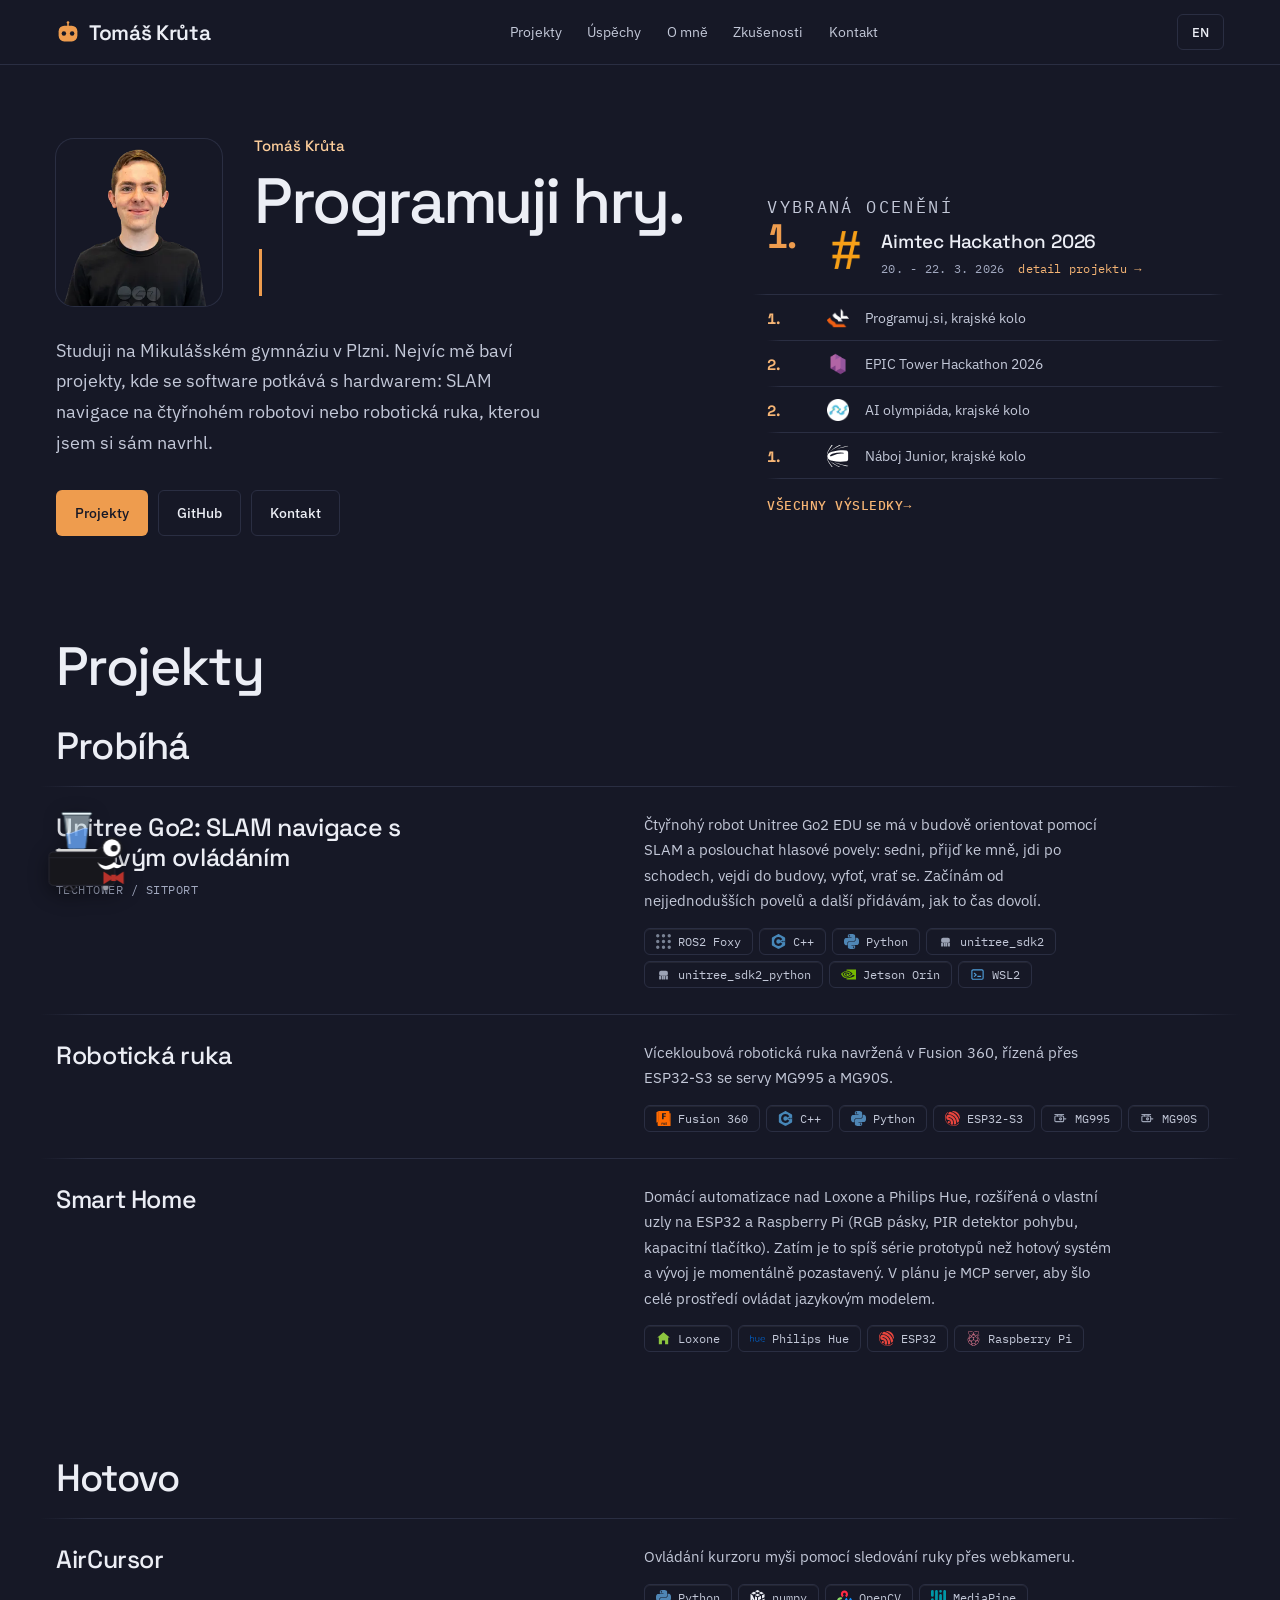
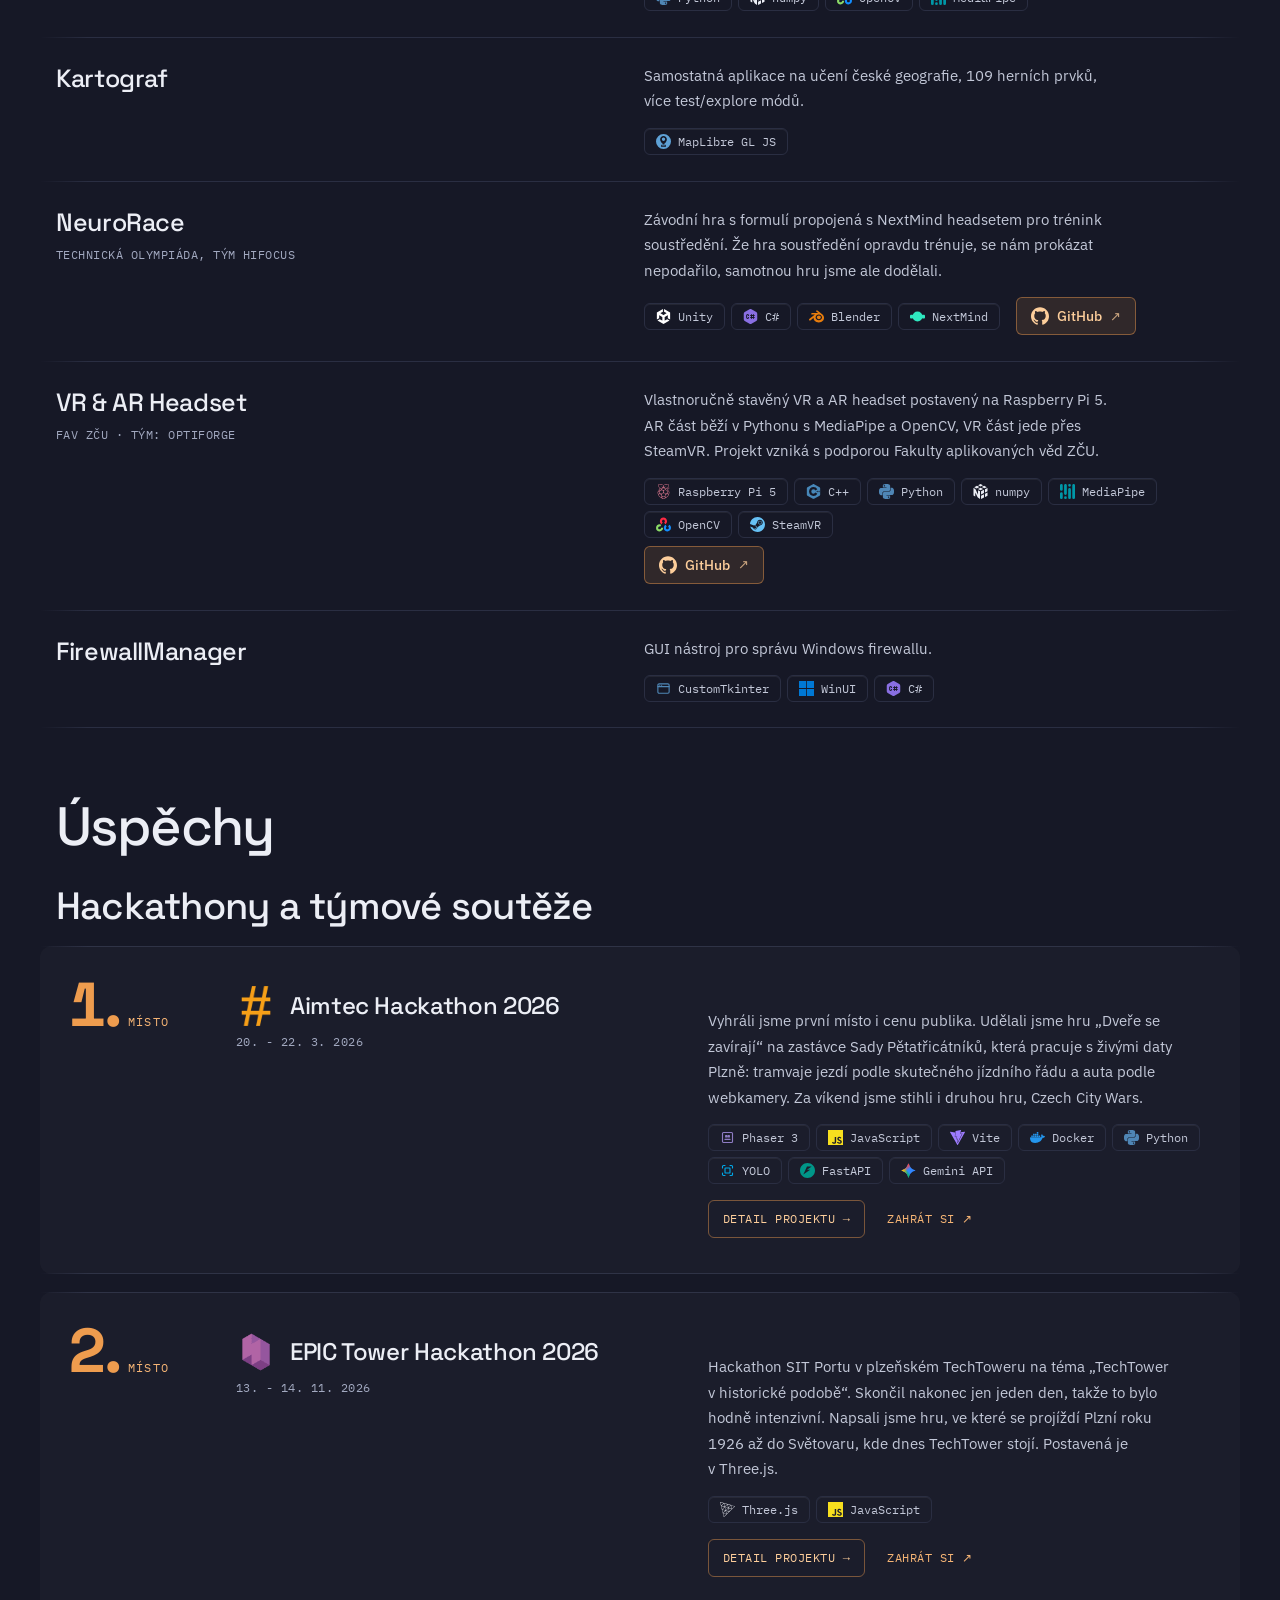
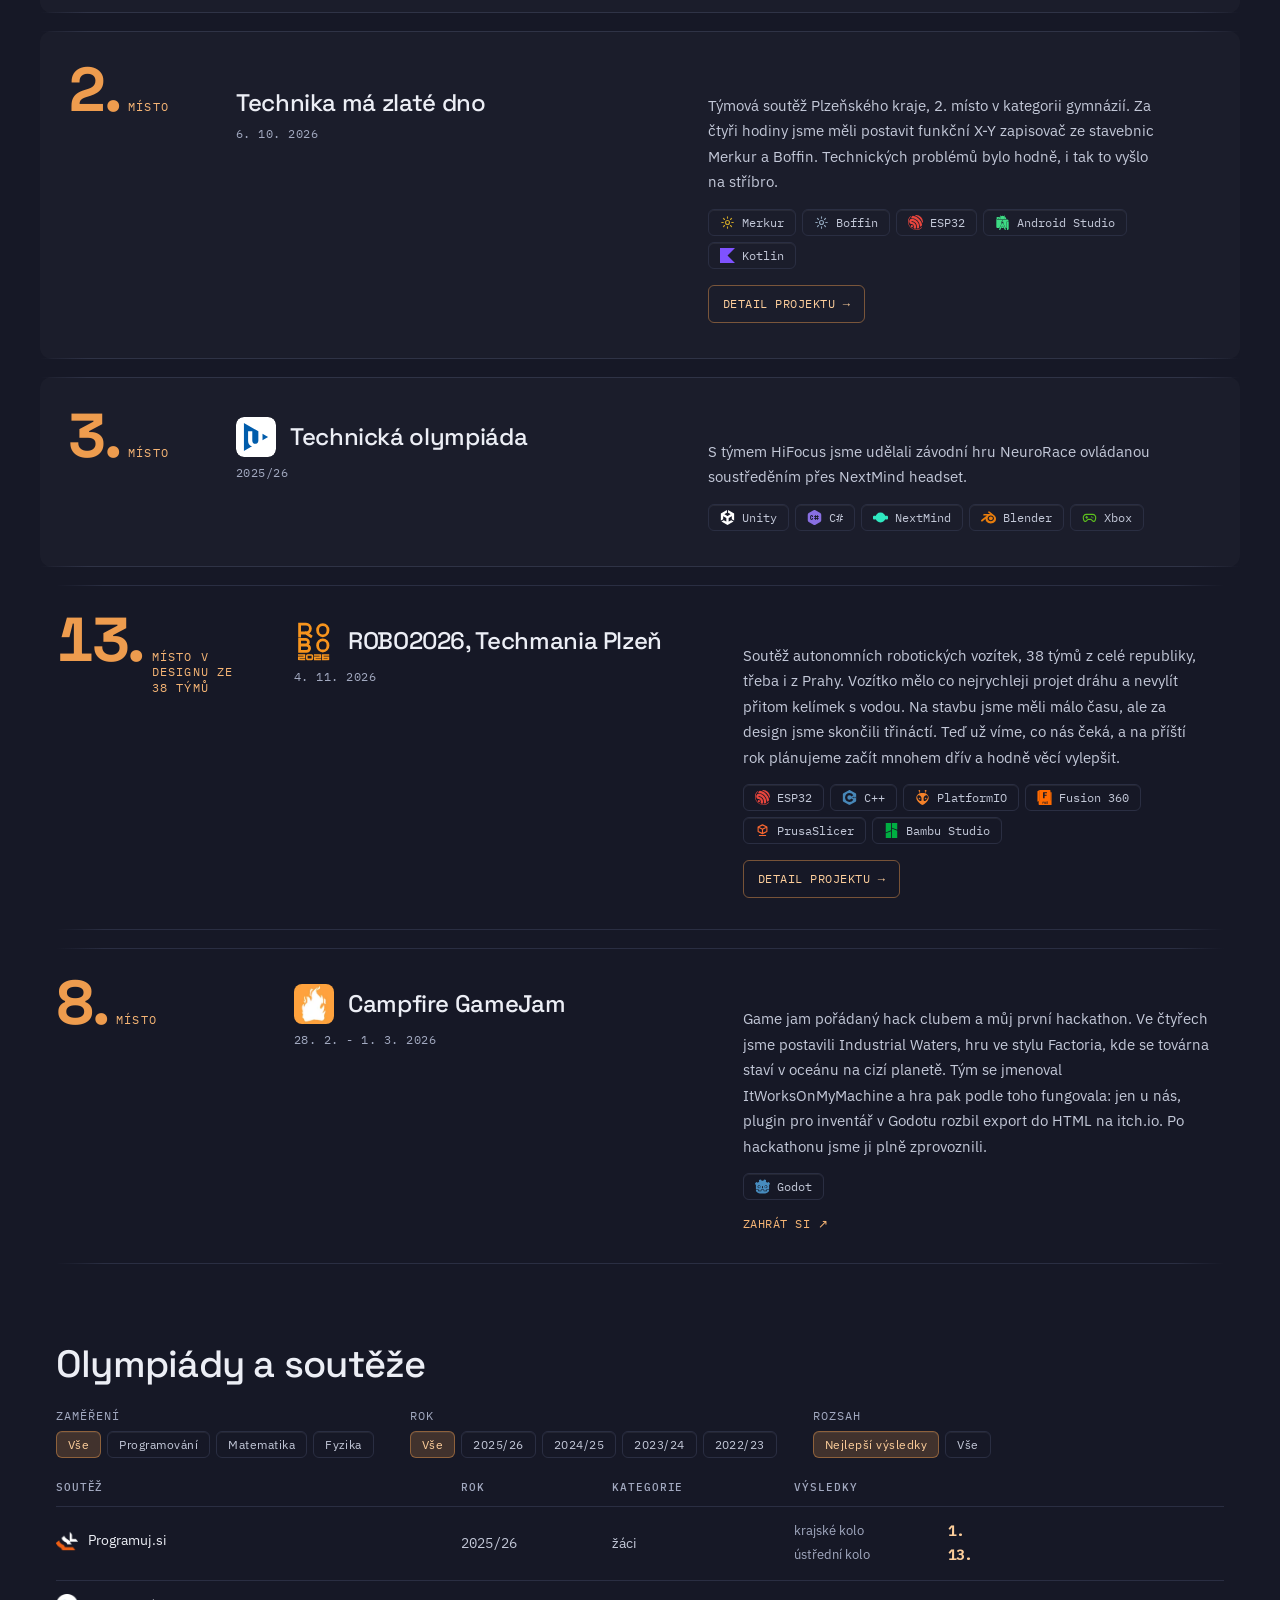
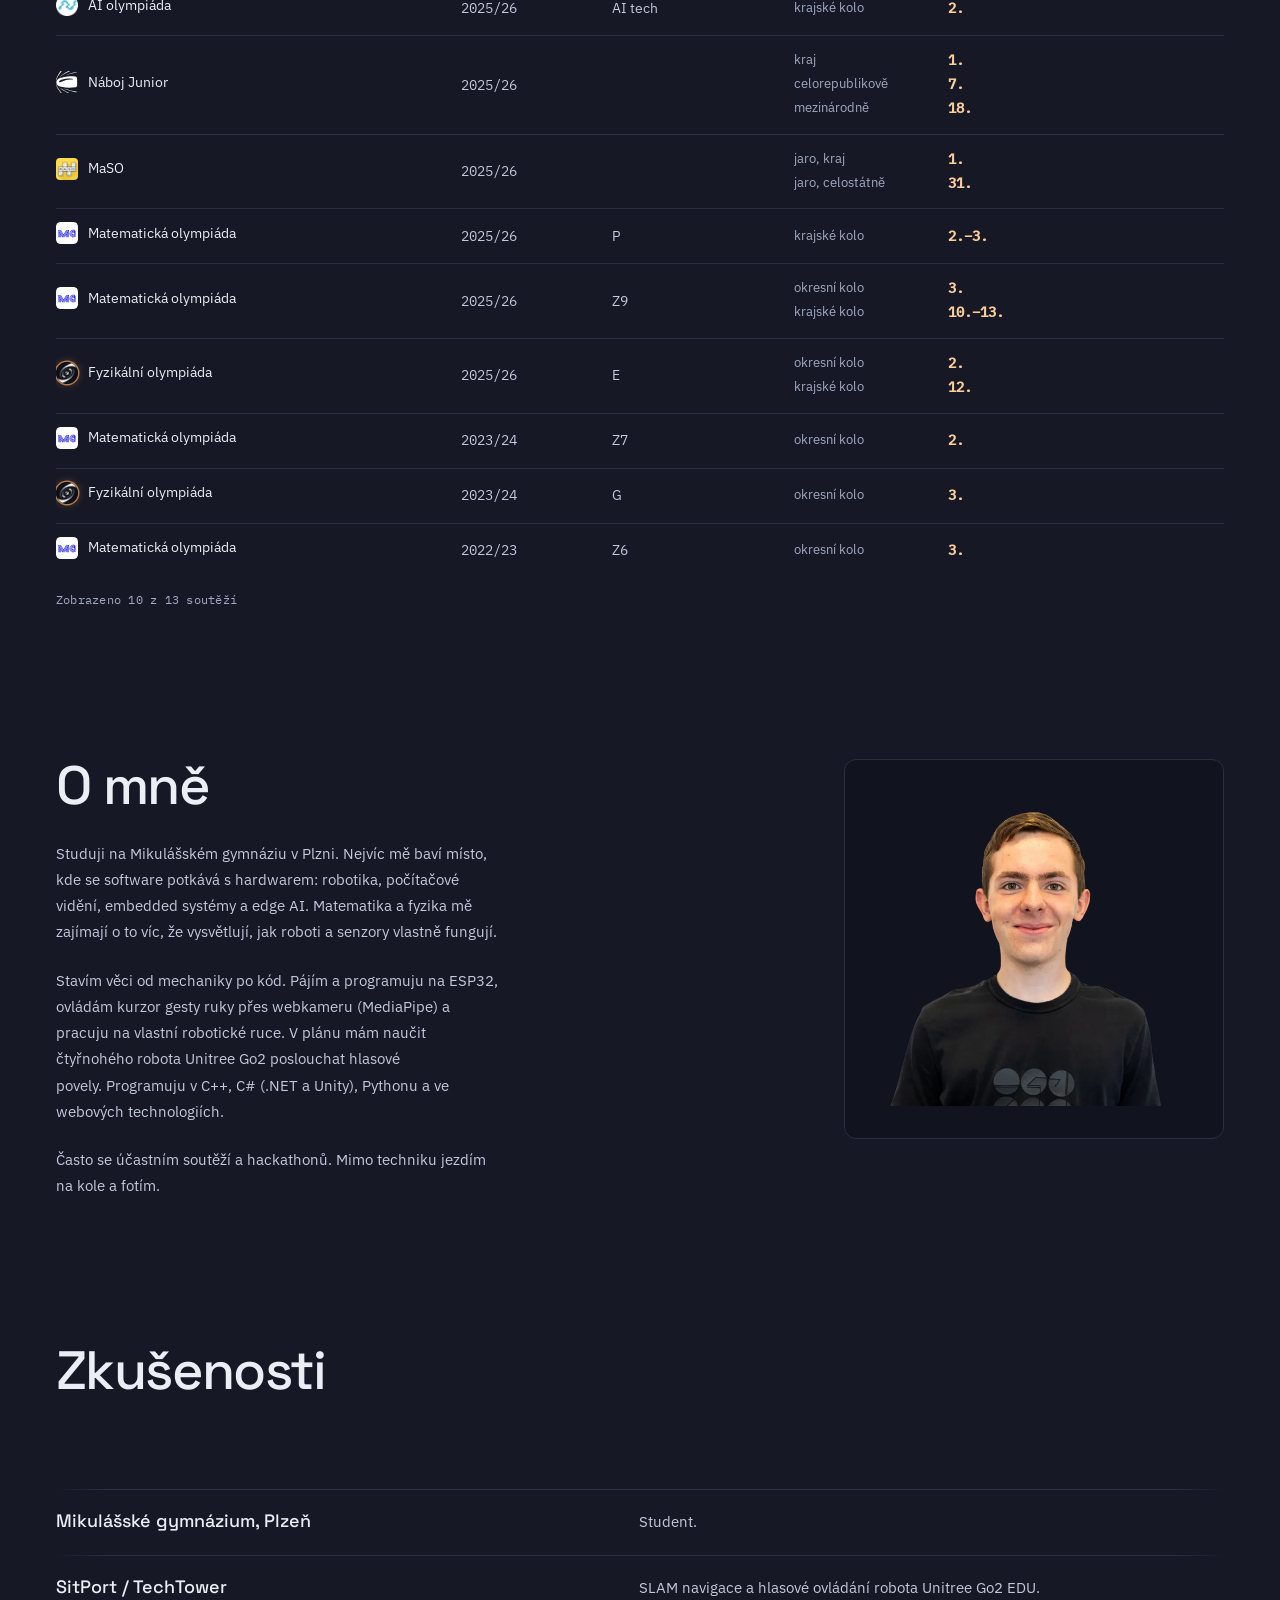
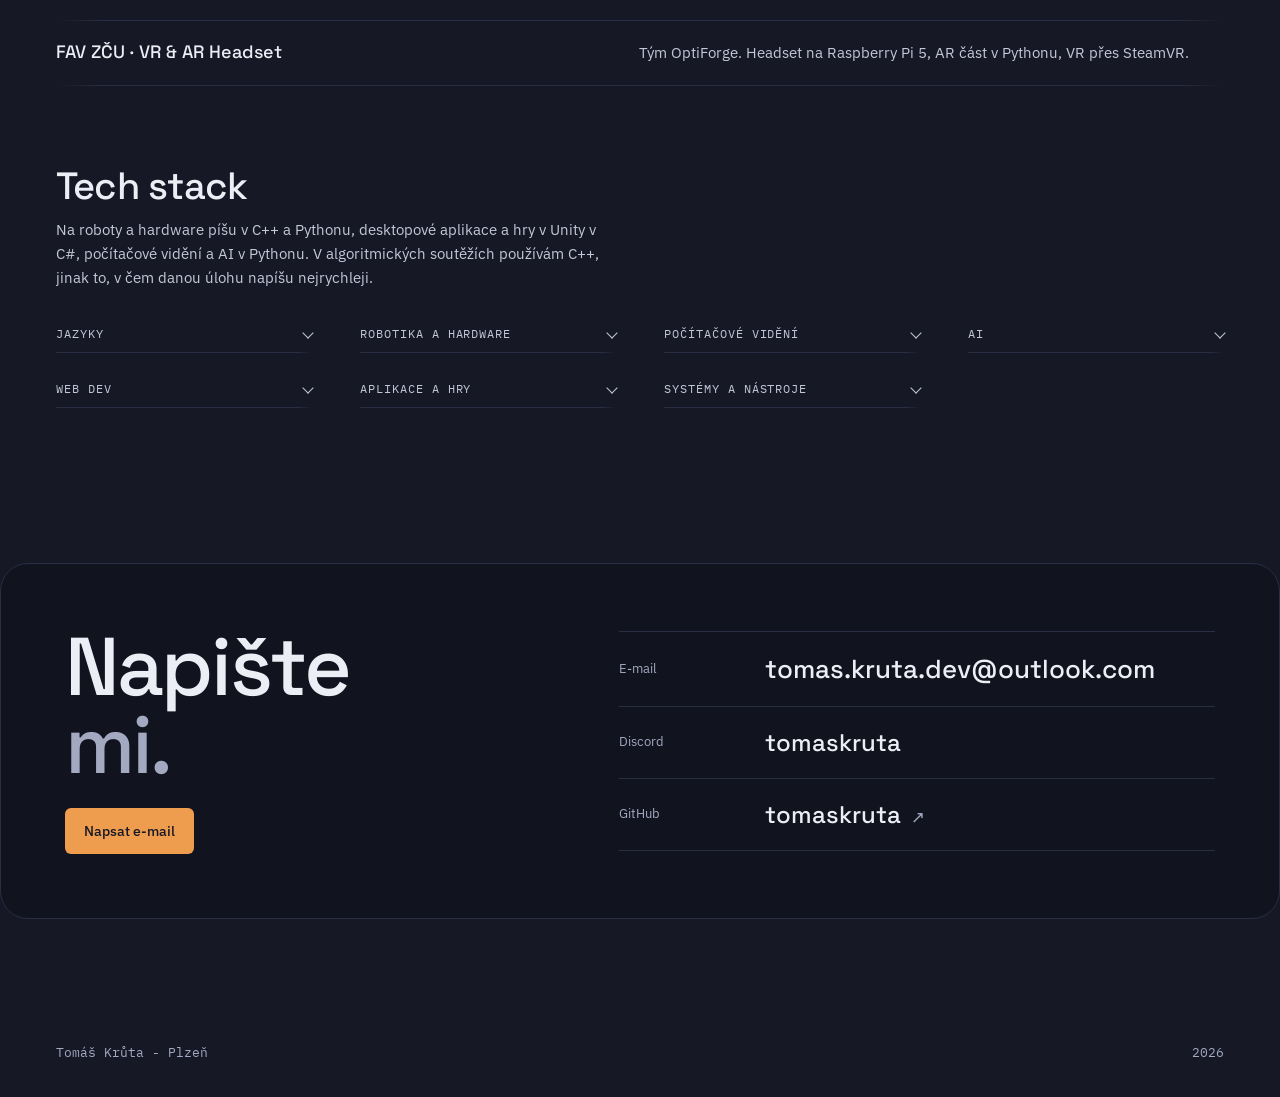
==== commit 2e247baf: "deploy: TomasKruta/PersonalWeb@e4e6dabd15380b63a12e4f8afe0597f77ed6b550" ====
--- a/index.html
+++ b/index.html
@@ -463,7 +463,7 @@
       </div>
     </div>
 
-    <div class="award rule-both">
+    <div class="award award--link rule-both">
       <p class="award__place">
         <span class="award__num">2.</span>
         <span class="award__place-label" data-cs="místo" data-en="place">místo</span>
@@ -477,6 +477,7 @@
           data-cs="Týmová soutěž Plzeňského kraje, 2. místo v kategorii gymnázií. Za čtyři hodiny jsme měli postavit funkční X-Y zapisovač ze stavebnic Merkur a Boffin. Technických problémů bylo hodně, i tak to vyšlo na stříbro."
           data-en="A Plzeň Region team contest, 2nd place in the grammar school category. We had four hours to build a working X-Y plotter from Merkur and Boffin kits. Plenty of technical problems, but it was still enough for silver.">Týmová soutěž Plzeňského kraje, 2. místo v kategorii gymnázií. Za čtyři hodiny jsme měli postavit funkční X-Y zapisovač ze stavebnic Merkur a Boffin. Technických problémů bylo hodně, i tak to vyšlo na stříbro.</p>
         <div class="stack award__stack"><span class="tag tag-neutral"><svg class="icon" style="color:#C9A227" aria-hidden="true"><use href="#i-gear"></use></svg>Merkur</span><span class="tag tag-neutral"><svg class="icon" style="color:#8FA3B8" aria-hidden="true"><use href="#i-gear"></use></svg>Boffin</span><span class="tag tag-neutral"><svg class="icon" style="color:#E9453D" aria-hidden="true"><use href="#i-espressif"></use></svg>ESP32</span><span class="tag tag-neutral"><svg class="icon" style="color:#3DDC84" aria-hidden="true"><use href="#i-androidstudio"></use></svg>Android Studio</span><span class="tag tag-neutral"><svg class="icon" style="color:#7F52FF" aria-hidden="true"><use href="#i-kotlin"></use></svg>Kotlin</span></div>
+        <a class="award__link award__stretch" href="projects/technika-ma-zlate-dno-2026/" data-cs="Detail projektu →" data-en="Project details →">Detail projektu →</a>
       </div>
     </div>
 
--- a/css/portfolio.css
+++ b/css/portfolio.css
@@ -1 +1 @@
-html{scroll-behavior:smooth;background:#161826}body{margin:0;text-wrap:pretty;background:var(--color-bg);color:var(--color-text);font-family:var(--font-body);min-height:100vh;position:relative}@media (prefers-reduced-motion:reduce){html{scroll-behavior:auto}}@keyframes nocturne-blink{0%,100%{opacity:1}50%{opacity:.25}}::selection{background:var(--color-accent);color:#161826;text-shadow:none}a{color:var(--color-accent);text-underline-offset:3px;transition:color 160ms ease}a:hover{color:var(--color-accent-200)}.container p a{text-decoration:underline;text-decoration-color:color-mix(in srgb,var(--color-accent) 40%,transparent);transition:color 160ms ease,text-decoration-color 160ms ease}.container p a:hover{text-decoration-color:var(--color-accent-200)}.gh-btn{display:inline-flex;align-items:center;gap:8px;min-height:36px;padding:0 14px;border:1px solid color-mix(in srgb,var(--color-accent) 45%,transparent);border-radius:var(--radius-sm);background:color-mix(in srgb,var(--color-accent) 12%,transparent);color:var(--color-accent-200);font-family:var(--font-body);font-size:14px;font-weight:500;text-decoration:none;transition:background 160ms ease,border-color 160ms ease,color 160ms ease,transform 160ms ease,box-shadow 160ms ease}.gh-btn .icon{width:18px;height:18px}.gh-btn__arrow{font-size:13px;opacity:.75}.gh-btn:hover{background:color-mix(in srgb,var(--color-accent) 22%,transparent);border-color:var(--color-accent);color:var(--color-text);transform:translateY(-1px);box-shadow:0 4px 14px color-mix(in srgb,var(--color-accent) 20%,transparent)}@media (prefers-reduced-motion:reduce){.gh-btn{transition:background 160ms ease,border-color 160ms ease,color 160ms ease}}:where(a,button):focus-visible{outline:2px solid var(--color-accent);outline-offset:3px;border-radius:3px}.container{max-width:1280px;margin:0 auto;padding:0 clamp(20px,5vw,56px)}.section-title{font-family:var(--font-heading);font-weight:500;font-size:clamp(34px, 4.4vw, 54px);line-height:1;letter-spacing:-.03em;margin:0 0 32px;color:var(--color-text)}.group-title{font-family:var(--font-heading);font-weight:500;font-size:clamp(26px, 3.2vw, 38px);line-height:1.1;letter-spacing:-.02em;color:var(--color-text);margin:0 0 18px}.group-title--spaced{margin-top:80px}.group-title--filters{margin-bottom:22px}.group-lede{max-width:62ch;margin:-8px 0 28px;color:var(--color-neutral-300);font-size:15px;line-height:1.6}.rule-both,.rule-top{background-image:linear-gradient(to right,transparent,var(--color-divider) 48px,var(--color-divider) calc(100% - 48px),transparent);background-repeat:no-repeat;background-position:top;background-size:100% 1px}.rule-both{background-image:linear-gradient(to right,transparent,var(--color-divider) 48px,var(--color-divider) calc(100% - 48px),transparent),linear-gradient(to right,transparent,var(--color-divider) 48px,var(--color-divider) calc(100% - 48px),transparent);background-repeat:no-repeat,no-repeat;background-position:top,bottom;background-size:100% 1px,100% 1px}.reticle{position:fixed;left:0;top:0;width:26px;height:26px;z-index:60;pointer-events:none;opacity:0;transition:opacity .2s ease;will-change:transform,width,height}.reticle__corner{position:absolute;width:11px;height:11px}.reticle__corner--nw{left:0;top:0;border-left:1.5px solid var(--color-accent);border-top:1.5px solid var(--color-accent)}.reticle__corner--ne{right:0;top:0;border-right:1.5px solid var(--color-accent);border-top:1.5px solid var(--color-accent)}.reticle__corner--sw{left:0;bottom:0;border-left:1.5px solid var(--color-accent);border-bottom:1.5px solid var(--color-accent)}.reticle__corner--se{right:0;bottom:0;border-right:1.5px solid var(--color-accent);border-bottom:1.5px solid var(--color-accent)}.reticle__scan{position:absolute;left:1px;right:1px;top:50%;height:1px;opacity:0;background:linear-gradient(to right,transparent,color-mix(in srgb,var(--color-accent) 55%,transparent),transparent)}.reticle__label{position:absolute;left:0;top:100%;margin-top:7px;display:flex;align-items:center;gap:6px;font-family:var(--font-mono);font-size:11px;letter-spacing:.06em;text-transform:uppercase;white-space:nowrap;color:var(--color-accent-200);opacity:0;transition:opacity 160ms ease}.reticle__dot{width:5px;height:5px;border-radius:50%;background:var(--color-accent);animation:nocturne-blink 1.4s ease-in-out infinite}@media (prefers-reduced-motion:reduce){.reticle__dot{animation:none}}.hero{padding:72px 0 56px}.hero__inner{display:grid;grid-template-columns:minmax(0,1.25fr) minmax(0,0.9fr);gap:clamp(40px,6vw,88px);align-items:start;max-width:1280px;margin:0 auto;padding:0 clamp(20px,5vw,56px)}.hero__titlewrap{display:flex;align-items:center;gap:clamp(20px,3vw,32px)}.hero-photo{display:block;object-fit:cover;object-position:50% 15%;border-radius:var(--radius-sm);flex:none;width:clamp(128px,13vw,172px);height:clamp(128px,13vw,172px)}.hero__heading{min-width:0}.hero .hero__name{color:var(--color-accent-200);font-family:var(--font-heading);font-weight:500;font-size:15px;line-height:1.2;margin:0 0 12px}.hero__headline{max-width:14ch;margin:0;color:var(--color-text);font-family:var(--font-heading);font-weight:500;font-size:clamp(38px, 4.8vw, 62px);line-height:1.04;letter-spacing:-.055em}.hero p{font-size:17px;line-height:1.7;color:var(--color-neutral-300);max-width:54ch;margin:28px 0 0}.hero .hero__intro{margin-top:28px}.hero .hero__note{margin-top:14px;font-size:15px;line-height:1.55;color:var(--color-neutral-400)}.hero__actions{display:flex;flex-wrap:wrap;gap:10px;margin-top:28px}@media (max-width:900px){.hero{padding:56px 0 44px}.hero__inner{grid-template-columns:minmax(0,1fr);gap:40px}.creds{padding-top:26px;border-top:1px solid var(--color-divider)}}@media (max-width:560px){.hero{padding:40px 0 36px}.hero__titlewrap{align-items:flex-start;flex-direction:column;gap:18px}.hero-photo{width:96px;height:96px}.hero__headline{max-width:14ch;font-size:clamp(36px, 10vw, 44px)}.hero .hero__intro{margin-top:22px}.hero__actions{margin-top:22px}.hero__actions .btn{flex:1 1 auto}.hero__actions .btn-primary{flex-grow:0}}@media (max-width:360px){.hero__actions .btn{padding-inline:16px}.hero__actions .btn-primary{flex:1 1 100%}}.creds{padding-top:6px}.creds__label{font-family:var(--font-mono);font-size:12px;letter-spacing:.1em;text-transform:uppercase;color:var(--color-neutral-400);margin:0 0 18px}.creds__lead,.creds__list li{background-image:linear-gradient(to right,transparent,var(--color-divider) 14px,var(--color-divider) calc(100% - 14px),transparent);background-repeat:no-repeat;background-position:bottom;background-size:100% 1px}.creds__lead{position:relative;display:flex;align-items:baseline;gap:16px;padding:0 0 18px 14px;margin-left:-14px;text-decoration:none;color:inherit}.creds__lead::before{content:'';position:absolute;left:0;top:2px;bottom:16px;width:2px;background:var(--color-accent);transform:scaleY(0);transform-origin:center;transition:transform 220ms ease}.creds__lead:hover::before{transform:scaleY(1)}@media (prefers-reduced-motion:reduce){.creds__lead::before{transition:none}}.creds__lead-place{font-family:var(--font-heading);font-weight:700;font-size:34px;line-height:.9;letter-spacing:-.03em;color:var(--color-accent);font-feature-settings:'tnum' 1;flex:none;min-width:44px;transition:color 180ms ease}.creds__lead:hover .creds__lead-place{color:var(--color-accent-200)}.creds__lead-text{min-width:0}.creds__event{display:block;font-family:var(--font-heading);font-weight:500;font-size:19px;line-height:1.25;letter-spacing:-.01em;color:var(--color-text);transition:color 180ms ease}.creds__lead:hover .creds__event{color:var(--color-accent-200)}.creds__meta{display:flex;flex-wrap:wrap;gap:4px 14px;margin-top:8px;font-family:var(--font-mono);font-size:12px;letter-spacing:.02em;color:var(--color-neutral-400);font-feature-settings:'tnum' 1}.creds__go{color:var(--color-accent-300);transition:color 160ms ease}.creds__lead:hover .creds__go{color:var(--color-accent-200)}.creds__list{list-style:none;margin:0;padding:0}.creds__list li{display:flex;align-items:center;gap:16px;padding:12px 0;font-size:14px;line-height:1.4;color:var(--color-neutral-300)}.creds__place{font-family:var(--font-heading);font-weight:700;font-size:15px;color:var(--color-accent-300);font-feature-settings:'tnum' 1;min-width:44px;flex:none}.creds__all{display:inline-block;margin-top:18px;font-family:var(--font-mono);font-weight:500;font-size:13px;letter-spacing:.04em;text-transform:uppercase;text-decoration:none;color:var(--color-accent-300);transition:color 160ms ease,transform 160ms ease}.creds__all::after{content:' →';display:inline-block;transition:transform 160ms ease}.creds__all:hover{color:var(--color-accent-200)}.creds__all:hover::after{transform:translateX(3px)}#projekty{padding:48px 0 0}.entry{position:relative;display:flex;flex-wrap:wrap;gap:14px clamp(24px,4vw,48px);padding:26px 16px;margin-inline:-16px;transition:background-color 220ms ease}.entry::before{content:'';position:absolute;left:0;top:8px;bottom:8px;width:2px;background:var(--color-accent);transform:scaleY(0);transform-origin:center;transition:transform 220ms ease}.entry:hover{background-color:color-mix(in srgb,var(--color-text) 3.5%,transparent)}.entry:hover::before{transform:scaleY(1)}@media (prefers-reduced-motion:reduce){.entry::before{transition:none}}.entry__head{flex:1 1 290px;min-width:0}.entry__body{flex:1 1 330px;min-width:0}.entry__head h4{font-family:var(--font-heading);font-weight:500;font-size:clamp(20px, 2.1vw, 25px);line-height:1.2;letter-spacing:-.015em;margin:0;transition:color 220ms ease}.entry:hover .entry__head h4{color:var(--color-accent-200)}.entry__meta{font-family:var(--font-mono);font-size:12px;letter-spacing:.04em;text-transform:uppercase;color:var(--color-neutral-400);margin:10px 0 0}.entry__body p{font-size:15px;line-height:1.7;margin:0;color:var(--color-neutral-300);max-width:52ch}.stack{display:flex;flex-wrap:wrap;gap:6px;margin:14px 0 0}.entry__aside{display:flex;flex-wrap:wrap;align-items:center;gap:8px 16px;margin:14px 0 0}.entry__aside .stack{margin:0}.entry__toggle{display:none}@media (max-width:680px){.entry{row-gap:10px;padding-block:20px}.entry__head{position:relative}.entry__toggle{display:inline-flex;align-items:center;gap:6px;margin-top:10px;padding:0;background:0 0;border:0;font-family:var(--font-mono);font-size:12px;letter-spacing:.06em;text-transform:uppercase;color:var(--color-accent-300);cursor:pointer}.entry__toggle::before{content:'';position:absolute;inset:-10px 0}.entry__toggle svg{width:12px;height:12px;transition:transform .2s ease}.entry.is-open .entry__toggle svg{transform:rotate(180deg)}.entry:not(.is-open) .entry__body .stack,.entry:not(.is-open) .entry__body>p{display:none}.entry:not(.is-open) .entry__aside{margin-top:0}.entry:not(.is-open) .entry__body:not(:has(.gh-btn)){display:none}}@media (max-width:680px) and (prefers-reduced-motion:reduce){.entry__toggle svg{transition:none}}#o-mne{display:grid;grid-template-columns:minmax(300px,1fr) minmax(240px,380px);gap:32px clamp(24px,5vw,72px);align-items:start;padding:72px 0}@media (max-width:700px){#o-mne{grid-template-columns:1fr}}#o-mne .section-title{margin-bottom:28px}#o-mne p.statement{font-family:var(--font-heading);font-weight:500;font-size:clamp(25px, 3vw, 34px);line-height:1.15;letter-spacing:-.02em;margin:0;max-width:24ch}#o-mne p{font-size:15px;line-height:1.75;color:var(--color-neutral-300);max-width:50ch;margin:22px 0 0}.about__figure{margin:0}.portrait{border-radius:var(--radius-md);width:100%;aspect-ratio:1/1;padding:clamp(16px,3vw,32px);background:var(--color-section);border:1px solid var(--color-divider);box-sizing:border-box;display:flex;align-items:flex-end;justify-content:center}.portrait img{display:block;width:100%;height:100%;object-fit:contain}#cv{padding:72px 0 40px}#uspechy{padding:72px 0 80px}.row{display:flex;flex-wrap:wrap;gap:8px clamp(24px,4vw,48px);padding:20px 0}.row--baseline{align-items:baseline}.row__head{flex:1 1 270px;min-width:0}.row__body{flex:1 1 320px;min-width:0}.row__title{font-family:var(--font-heading);font-weight:500;font-size:18px;line-height:1.3;margin:0}.row__date{font-family:var(--font-mono);font-size:12px;letter-spacing:.04em;text-transform:uppercase;color:var(--color-neutral-400);font-feature-settings:'tnum' 1;margin:8px 0 0}.row__body p{font-size:15px;line-height:1.7;margin:0;color:var(--color-neutral-300)}.row__body--inline{display:flex;flex-wrap:wrap;align-items:center;gap:8px 16px}.award{position:relative;z-index:0;display:flex;flex-wrap:wrap;align-items:baseline;gap:16px clamp(24px,4vw,48px);padding:34px clamp(16px,3vw,28px) 36px;margin-inline:clamp(-16px,-3vw,-28px)}.award::before{content:'';position:absolute;inset:0;z-index:-1;background:color-mix(in srgb,var(--color-text) 2.5%,transparent);border-radius:var(--radius-md)}.award::after{content:'';position:absolute;left:0;top:8px;bottom:8px;width:2px;background:var(--color-accent);transform:scaleY(0);transform-origin:center;transition:transform 220ms ease}.award:hover::after{transform:scaleY(1)}@media (prefers-reduced-motion:reduce){.award::after{transition:none}}.award--link{cursor:pointer}.award__stretch::before{content:'';position:absolute;inset:0;z-index:1}.award--link .award__link:not(.award__stretch){position:relative;z-index:2}.award--link:hover .award__title{color:var(--color-accent-200)}.award+.award,.award+.row{margin-top:18px}.award--link::before{border:1px solid transparent;transition:border-color .2s ease,background .2s ease}.award--link:hover::before{border-color:color-mix(in srgb,var(--color-accent) 35%,transparent);background:color-mix(in srgb,var(--color-text) 4%,transparent)}.award__link.award__stretch{display:inline-flex;align-items:center;min-height:36px;padding:0 14px;border:1px solid color-mix(in srgb,var(--color-accent) 45%,transparent);border-radius:var(--radius-sm);color:var(--color-accent-200);transition:background 160ms ease,border-color 160ms ease,transform 160ms ease}.award--link:hover .award__stretch{background:color-mix(in srgb,var(--color-accent) 12%,transparent);border-color:var(--color-accent);transform:translateX(3px)}.award__stretch:focus-visible{outline:2px solid var(--color-accent);outline-offset:2px}@media (prefers-reduced-motion:reduce){.award__link.award__stretch{transition:none}.award--link:hover .award__stretch{transform:none}}.award__place{flex:none;display:flex;align-items:baseline;gap:9px;margin:0;width:120px}.award__num{font-family:var(--font-heading);font-weight:700;font-size:clamp(44px, 5.2vw, 62px);line-height:.82;letter-spacing:-.04em;color:var(--color-accent);font-feature-settings:'tnum' 1}.award__place-label{font-family:var(--font-mono);font-size:12px;letter-spacing:.1em;text-transform:uppercase;color:var(--color-accent-300);line-height:1.3}.award__head{flex:1 1 240px;min-width:0}.award__body{flex:1 1 320px;min-width:0}.award__title{font-family:var(--font-heading);font-weight:500;font-size:clamp(20px, 2.1vw, 24px);line-height:1.25;letter-spacing:-.015em;margin:0}.award__date{font-family:var(--font-mono);font-size:12px;letter-spacing:.04em;text-transform:uppercase;color:var(--color-neutral-400);font-feature-settings:'tnum' 1;margin:8px 0 0}.award__body p{font-size:15px;line-height:1.7;color:var(--color-neutral-300);margin:0;max-width:52ch}.award__link{display:inline-block;margin-top:14px;font-family:var(--font-mono);font-size:12px;letter-spacing:.04em;text-transform:uppercase;text-decoration:none;color:var(--color-accent-300)}.award__link:hover{color:var(--color-accent-200)}.award__link+.award__link{margin-left:18px}.filters{display:flex;flex-wrap:wrap;gap:18px 36px;margin:0 0 22px}.filters__label{font-family:var(--font-mono);font-size:12px;letter-spacing:.08em;text-transform:uppercase;color:var(--color-neutral-400);margin:0 0 8px}.filters__options{display:flex;flex-wrap:wrap;gap:6px}.table-wrap{overflow-x:auto}.table-wrap .table{min-width:620px;font-feature-settings:'tnum' 1}.table tbody tr{transition:background-color 160ms ease}.table tbody tr:hover{background-color:color-mix(in srgb,var(--color-text) 3.5%,transparent)}.table tbody tr:hover td:first-child{color:var(--color-accent-200)}.table-empty{font-size:15px;line-height:1.7;color:var(--color-neutral-300);margin:18px 0 0}.table-count{font-family:var(--font-mono);font-size:12px;letter-spacing:.02em;color:var(--color-neutral-400);margin:14px 0 0}#kontakt{color:var(--color-text)}.contact__inner{max-width:1280px;margin:0 auto;padding:80px clamp(20px,5vw,56px)}#kontakt p.statement{font-family:var(--font-heading);font-weight:500;font-size:clamp(24px, 2.8vw, 32px);line-height:1.1;letter-spacing:-.025em;margin:0}.contact__grid{display:flex;flex-wrap:wrap;justify-content:space-between;gap:26px clamp(24px,4vw,48px);margin-top:48px}.contact__label{font-family:var(--font-mono);font-size:12px;letter-spacing:.08em;text-transform:uppercase;color:var(--color-neutral-300);margin:0 0 6px}.contact__value{display:inline-block;font-family:var(--font-heading);font-weight:500;font-size:16px;color:var(--color-accent-200);margin:0;text-decoration:none;border-bottom:1px solid color-mix(in srgb,var(--color-accent) 35%,transparent);padding-bottom:2px;transition:color 160ms ease,border-color 160ms ease}.contact__value:hover{color:var(--color-text);border-bottom-color:var(--color-accent-200)}.contact__value--email{overflow-wrap:anywhere}.contact__value--static{border-bottom-color:transparent;cursor:default}.stackgroups{grid-column:1/-1;padding-top:8px}.stackgroups__grid{display:grid;grid-template-columns:repeat(auto-fit,minmax(250px,1fr));align-items:start;gap:28px clamp(24px,4vw,48px)}.stackgroup__label{display:flex;align-items:center;justify-content:space-between;gap:10px;cursor:pointer;list-style:none;font-family:var(--font-mono);font-size:12px;letter-spacing:.08em;text-transform:uppercase;color:var(--color-neutral-300);margin:0;padding-bottom:12px;background-image:linear-gradient(to right,var(--color-divider),var(--color-divider) calc(100% - 14px),transparent);background-repeat:no-repeat;background-position:bottom;background-size:100% 1px;transition:color 160ms ease}.stackgroup__label::-webkit-details-marker{display:none}.stackgroup__label::marker{display:none}.stackgroup__label::after{content:'';width:7px;height:7px;flex:none;border-right:1.5px solid currentColor;border-bottom:1.5px solid currentColor;transform:rotate(45deg);transition:transform 180ms ease}.stackgroup:hover .stackgroup__label,.stackgroup[open] .stackgroup__label{color:var(--color-accent-200)}.stackgroup[open] .stackgroup__label::after{transform:rotate(-135deg)}.stackgroup:not([open]) .stackgroup__panel,.stackgroup[open] .stackgroup__panel{display:grid;grid-template-rows:1fr;margin-top:14px;overflow:hidden;transition:grid-template-rows 260ms cubic-bezier(.2, .7, .2, 1),margin-top 260ms ease}.stackgroup:not([open]) .stackgroup__panel{grid-template-rows:0fr;margin-top:0}.stackgroup__panel .stacklist{min-height:0}@media (prefers-reduced-motion:reduce){.stackgroup__panel{transition:none}}.stacklist{list-style:none;margin:0;padding:0;display:grid;gap:4px}.stackitem{display:flex;align-items:center;gap:14px;padding:6px 0;font-size:16px;color:var(--color-text)}.stackitem__icon{width:30px;height:30px;transition:transform 180ms cubic-bezier(.2, .7, .2, 1)}.stackitem:hover .stackitem__icon{transform:scale(1.12)}@media (max-width:680px){.stackgroups__grid{gap:24px}.stacklist{grid-template-columns:repeat(2,minmax(0,1fr));column-gap:12px;row-gap:2px}.stackitem{gap:10px;padding:5px 0;font-size:14px}.stackitem__icon{width:24px;height:24px}}@media (prefers-reduced-motion:reduce){.stackitem__icon{transition:none}}.complogo{width:22px;height:22px;object-fit:contain;flex:none;border-radius:4px}.complogo--glyph{box-sizing:border-box;padding:3px;color:var(--color-accent-300);border:1px solid var(--color-divider)}.complogo--fo{border-radius:50%;box-shadow:0 0 0 1.5px color-mix(in srgb,var(--color-accent) 70%,transparent),0 0 10px color-mix(in srgb,var(--color-accent) 35%,transparent)}@keyframes fo-orbit{to{transform:rotate(-360deg)}}.table tbody tr:hover .complogo--fo{animation:fo-orbit 6s linear infinite}@media (prefers-reduced-motion:reduce){.table tbody tr:hover .complogo--fo{animation:none}}.complogo--lead{width:38px;height:38px;border-radius:7px;align-self:center}.complogo--award{width:40px;height:40px;border-radius:8px}.complogo--row{width:28px;height:28px;border-radius:6px}.award__title,.row__title--logo{display:flex;align-items:center;gap:14px}.compcell{display:inline-flex;align-items:center;gap:10px}.contact__item{display:flex;align-items:center;gap:16px;min-width:0}.contact__icon{width:40px;height:40px;color:var(--color-accent-300)}.contact__text{min-width:0}.contact__copy{position:relative;font-family:var(--font-heading);background:0 0;border:0;border-bottom:1px solid color-mix(in srgb,var(--color-accent) 35%,transparent);padding:0 0 2px;cursor:pointer;text-align:left}.contact__copy::after{content:attr(data-hint);position:absolute;left:0;top:calc(100% + 6px);white-space:nowrap;font-family:var(--font-mono);font-size:11px;letter-spacing:.06em;text-transform:uppercase;color:var(--color-accent-300);opacity:0;transition:opacity 160ms ease}.contact__copy.is-copied::after,.contact__copy:focus-visible::after,.contact__copy:hover::after{opacity:1}.contact__value--todo{color:var(--color-neutral-400);border-bottom:1px dashed color-mix(in srgb,var(--color-neutral-400) 60%,transparent);font-family:var(--font-mono);font-size:14px}.footer{display:flex;flex-wrap:wrap;justify-content:space-between;gap:12px;padding:36px 0;font-family:var(--font-mono);font-size:13px;color:var(--color-neutral-400)}.reveal{transition:opacity 420ms ease,transform 420ms ease}.reveal.is-hidden{opacity:0;transform:translateY(8px)}@media (prefers-reduced-motion:reduce){.reveal,.reveal.is-hidden{opacity:1;transform:none;transition:none}}@media print{.reveal,.reveal.is-hidden{opacity:1!important;transition:none!important}.nav,.reticle{display:none!important}body{background:#fff;color:#000}.hero::after,.hero::before{display:none!important}}.res{display:grid;grid-template-columns:140px auto;justify-content:start;gap:14px;line-height:1.7}.res__round{font-family:var(--font-body);font-size:13px;color:var(--color-neutral-400)}.res b{font-weight:600;color:var(--color-accent-200);font-feature-settings:'tnum' 1}.award__stack,.row__body .stack{margin-top:14px}.award__body .award__stack+.award__link{margin-top:16px}.row--link{position:relative;cursor:pointer}.row--link .award__stretch{margin-top:14px}.row--link:hover .row__title{color:var(--color-accent-200)}.row--link:hover .award__stretch{border-color:var(--color-accent);background:color-mix(in srgb,var(--color-accent) 12%,transparent);transform:translateX(3px)}#tym{padding:40px 0 80px}.team__intro{margin:-12px 0 40px;color:var(--color-neutral-400);max-width:60ch}.team__grid{list-style:none;margin:0;padding:0;display:grid;grid-template-columns:repeat(4,minmax(0,1fr));gap:clamp(16px,2.4vw,32px)}.team__card{text-align:center;min-width:0}.team__frame{display:block;overflow:hidden;border-radius:22px;border:1px solid var(--color-divider);background:var(--color-section);aspect-ratio:384/534}.team__photo{display:block;width:100%;height:100%;object-fit:cover;transform:scale(1.1)}.team__name{margin:16px 0 4px;font-family:var(--font-heading);font-weight:500;font-size:clamp(15px, 1.6vw, 20px);letter-spacing:.06em;text-transform:uppercase;color:var(--color-text);overflow-wrap:anywhere}.team__role{margin:0 0 8px;color:var(--color-neutral-300);font-size:15px}.team__links{margin:0;display:flex;flex-wrap:wrap;justify-content:center;gap:4px 14px;font-size:14px}.team__links a{color:var(--color-accent);text-decoration:none}.team__links a:focus-visible,.team__links a:hover{color:var(--color-accent-200);text-decoration:underline}@media (max-width:700px){.team__grid{grid-template-columns:repeat(2,minmax(0,1fr));gap:24px 14px}.team__role{font-size:14px}}a[href],button,input[type=checkbox],input[type=range],label[for],summary{cursor:pointer}#kontakt{background:var(--color-bg)}.contact__inner{max-width:1180px;margin:0 auto clamp(40px,7vw,96px);padding:clamp(32px,5vw,64px);display:grid;grid-template-columns:minmax(0,1fr) minmax(0,1.25fr);gap:24px clamp(32px,6vw,96px);align-items:center;border-radius:28px;background:var(--color-section);border:1px solid var(--color-divider)}.contact__inner>.section-title{position:absolute;width:1px;height:1px;overflow:hidden;clip-path:inset(50%)}#kontakt p.statement--contact{font-size:clamp(44px, 6.4vw, 84px);line-height:.95;letter-spacing:-.035em;grid-column:1;grid-row:1}#kontakt .statement__a,#kontakt .statement__b{display:block}#kontakt .statement__a{color:var(--color-text)}#kontakt .statement__b{color:var(--color-neutral-400)}.contact__grid{grid-column:2;grid-row:1;display:block;margin:0;border-top:1px solid var(--color-divider)}.contact__item{display:grid;grid-template-columns:clamp(80px,12vw,130px) minmax(0,1fr);align-items:center;gap:16px;padding:20px 0;border-bottom:1px solid var(--color-divider)}.contact__icon{display:none}.contact__text{display:contents}.contact__label{margin:0;font:400 13px/1.2 var(--font-body);letter-spacing:0;text-transform:none;color:var(--color-neutral-400)}.contact__copy,.contact__value{justify-self:start;border-bottom:0;padding:0;font-size:clamp(17px, 2vw, 24px);color:var(--color-text)}.contact__copy:hover,.contact__value:hover{color:var(--color-accent-200)}a.contact__value[target="_blank"]::after{content:"↗";margin-left:10px;font-size:.7em;color:var(--color-neutral-400)}@media (max-width:860px){.contact__inner{grid-template-columns:minmax(0,1fr);border-radius:22px}#kontakt p.statement--contact,.contact__grid{grid-column:1;grid-row:auto}}.hero .hero__cycler{font-family:var(--font-heading);font-weight:500;font-size:clamp(34px, 4.4vw, 58px);line-height:1.08;letter-spacing:-.04em;color:var(--color-text);margin:0;max-width:20ch;overflow-wrap:anywhere;min-height:2.2em}.sr-only{position:absolute;width:1px;height:1px;padding:0;margin:-1px;overflow:hidden;clip:rect(0 0 0 0);white-space:nowrap;border:0}.hero__caret{display:inline-block;width:3px;height:.74em;margin-left:5px;vertical-align:-.06em;background:var(--color-accent);animation:nocturne-blink 1s ease-in-out infinite}@media (prefers-reduced-motion:reduce){.hero__caret{animation:none;opacity:.6}}.reticle__label,.reticle__scan{display:none!important}.award--plain{margin-inline:0;padding:30px 0 32px}.award--plain::after,.award--plain::before{display:none}.award--plain .award__place{width:190px}@media (max-width:700px){.hero__actions .btn,.hero__actions .btn-primary{flex:0 0 auto}.creds__lead{align-items:center}.creds__label{margin-bottom:22px}.award,.award--plain{display:grid;grid-template-columns:auto minmax(0,1fr);align-items:center;gap:6px 16px;margin-inline:0;padding:22px 0 24px}.award::before{inset:0 -12px}.award--plain .award__place,.award__place{width:auto;flex-direction:column;align-items:flex-start;gap:2px}.award__place-label{font-size:10px;max-width:12ch}.award__num{font-size:40px}.award__head{flex:none}.award__body{grid-column:1/-1}.award__stack,.row__body .stack{display:none}}.hero-photo{border-radius:18px;box-shadow:0 0 0 1px var(--color-divider)}.hero .hero__cycler{font-size:clamp(36px, 5vw, 68px)}.hero .hero__intro{font-size:18px;max-width:46ch;color:var(--color-neutral-200,var(--color-neutral-300))}.hero__actions{margin-top:32px}.creds__label{font-size:11px;letter-spacing:.14em}@media (min-width:901px){.hero__inner{align-items:center}}.contact__inner{position:relative;overflow:hidden;background:var(--color-section)}.contact__cta{grid-column:1;grid-row:2;justify-self:start;align-self:start}.contact__grid{grid-row:1/span 2}.contact__value--email{font-size:clamp(18px, 2.2vw, 26px)}@media (max-width:860px){#kontakt{padding-inline:16px}.contact__inner{padding:28px 22px 8px;gap:20px}#kontakt p.statement--contact{font-size:clamp(44px, 14vw, 64px)}.contact__cta{grid-row:auto;justify-self:stretch;width:auto;justify-content:center;text-align:center}.contact__grid{grid-row:auto;margin-top:8px}.contact__item{grid-template-columns:minmax(0,1fr);gap:6px;padding:16px 0}.contact__value--email{font-size:clamp(16px, 5vw, 20px)}}#kontakt{padding-top:clamp(56px,9vw,128px)}.vrchni{position:fixed;left:16px;bottom:6px;z-index:60;width:76px;height:auto;display:block;cursor:pointer;filter:drop-shadow(0 6px 10px rgba(0, 0, 0, .45));will-change:transform}.vrchni svg{display:block;width:100%;height:auto;overflow:visible}.vrchni .vr__cup{fill:#1f3fa8}.vrchni .vr__water{transform-origin:60px 8px;transform-box:view-box}.vrchni .vr__eye{transform-origin:101px 52px;transform-box:view-box;transition:transform 80ms ease}.vrchni.is-blink .vr__eye{transform:scaleY(.1)}.vrchni .vr__wheel{transform-box:view-box}.vrchni:focus-visible .vr__body,.vrchni:hover .vr__body{filter:brightness(1.25)}@media (max-width:700px){.vrchni{width:54px;left:10px;bottom:4px}}@media (prefers-reduced-motion:reduce){.vrchni{display:none}}+html{scroll-behavior:smooth;background:#161826}body{margin:0;text-wrap:pretty;background:var(--color-bg);color:var(--color-text);font-family:var(--font-body);min-height:100vh;position:relative}@media (prefers-reduced-motion:reduce){html{scroll-behavior:auto}}@keyframes nocturne-blink{0%,100%{opacity:1}50%{opacity:.25}}::selection{background:var(--color-accent);color:#161826;text-shadow:none}a{color:var(--color-accent);text-underline-offset:3px;transition:color 160ms ease}a:hover{color:var(--color-accent-200)}.container p a{text-decoration:underline;text-decoration-color:color-mix(in srgb,var(--color-accent) 40%,transparent);transition:color 160ms ease,text-decoration-color 160ms ease}.container p a:hover{text-decoration-color:var(--color-accent-200)}.gh-btn{display:inline-flex;align-items:center;gap:8px;min-height:36px;padding:0 14px;border:1px solid color-mix(in srgb,var(--color-accent) 45%,transparent);border-radius:var(--radius-sm);background:color-mix(in srgb,var(--color-accent) 12%,transparent);color:var(--color-accent-200);font-family:var(--font-body);font-size:14px;font-weight:500;text-decoration:none;transition:background 160ms ease,border-color 160ms ease,color 160ms ease,transform 160ms ease,box-shadow 160ms ease}.gh-btn .icon{width:18px;height:18px}.gh-btn__arrow{font-size:13px;opacity:.75}.gh-btn:hover{background:color-mix(in srgb,var(--color-accent) 22%,transparent);border-color:var(--color-accent);color:var(--color-text);transform:translateY(-1px);box-shadow:0 4px 14px color-mix(in srgb,var(--color-accent) 20%,transparent)}@media (prefers-reduced-motion:reduce){.gh-btn{transition:background 160ms ease,border-color 160ms ease,color 160ms ease}}:where(a,button):focus-visible{outline:2px solid var(--color-accent);outline-offset:3px;border-radius:3px}.container{max-width:1280px;margin:0 auto;padding:0 clamp(20px,5vw,56px)}.section-title{font-family:var(--font-heading);font-weight:500;font-size:clamp(34px, 4.4vw, 54px);line-height:1;letter-spacing:-.03em;margin:0 0 32px;color:var(--color-text)}.group-title{font-family:var(--font-heading);font-weight:500;font-size:clamp(26px, 3.2vw, 38px);line-height:1.1;letter-spacing:-.02em;color:var(--color-text);margin:0 0 18px}.group-title--spaced{margin-top:80px}.group-title--filters{margin-bottom:22px}.group-lede{max-width:62ch;margin:-8px 0 28px;color:var(--color-neutral-300);font-size:15px;line-height:1.6}.rule-both,.rule-top{background-image:linear-gradient(to right,transparent,var(--color-divider) 48px,var(--color-divider) calc(100% - 48px),transparent);background-repeat:no-repeat;background-position:top;background-size:100% 1px}.rule-both{background-image:linear-gradient(to right,transparent,var(--color-divider) 48px,var(--color-divider) calc(100% - 48px),transparent),linear-gradient(to right,transparent,var(--color-divider) 48px,var(--color-divider) calc(100% - 48px),transparent);background-repeat:no-repeat,no-repeat;background-position:top,bottom;background-size:100% 1px,100% 1px}.reticle{position:fixed;left:0;top:0;width:26px;height:26px;z-index:60;pointer-events:none;opacity:0;transition:opacity .2s ease;will-change:transform,width,height}.reticle__corner{position:absolute;width:11px;height:11px}.reticle__corner--nw{left:0;top:0;border-left:1.5px solid var(--color-accent);border-top:1.5px solid var(--color-accent)}.reticle__corner--ne{right:0;top:0;border-right:1.5px solid var(--color-accent);border-top:1.5px solid var(--color-accent)}.reticle__corner--sw{left:0;bottom:0;border-left:1.5px solid var(--color-accent);border-bottom:1.5px solid var(--color-accent)}.reticle__corner--se{right:0;bottom:0;border-right:1.5px solid var(--color-accent);border-bottom:1.5px solid var(--color-accent)}.reticle__scan{position:absolute;left:1px;right:1px;top:50%;height:1px;opacity:0;background:linear-gradient(to right,transparent,color-mix(in srgb,var(--color-accent) 55%,transparent),transparent)}.reticle__label{position:absolute;left:0;top:100%;margin-top:7px;display:flex;align-items:center;gap:6px;font-family:var(--font-mono);font-size:11px;letter-spacing:.06em;text-transform:uppercase;white-space:nowrap;color:var(--color-accent-200);opacity:0;transition:opacity 160ms ease}.reticle__dot{width:5px;height:5px;border-radius:50%;background:var(--color-accent);animation:nocturne-blink 1.4s ease-in-out infinite}@media (prefers-reduced-motion:reduce){.reticle__dot{animation:none}}.hero{padding:72px 0 56px}.hero__inner{display:grid;grid-template-columns:minmax(0,1.25fr) minmax(0,0.9fr);gap:clamp(40px,6vw,88px);align-items:start;max-width:1280px;margin:0 auto;padding:0 clamp(20px,5vw,56px)}.hero__titlewrap{display:flex;align-items:center;gap:clamp(20px,3vw,32px)}.hero-photo{display:block;object-fit:cover;object-position:50% 15%;border-radius:var(--radius-sm);flex:none;width:clamp(128px,13vw,172px);height:clamp(128px,13vw,172px)}.hero__heading{min-width:0}.hero .hero__name{color:var(--color-accent-200);font-family:var(--font-heading);font-weight:500;font-size:15px;line-height:1.2;margin:0 0 12px}.hero__headline{max-width:14ch;margin:0;color:var(--color-text);font-family:var(--font-heading);font-weight:500;font-size:clamp(38px, 4.8vw, 62px);line-height:1.04;letter-spacing:-.055em}.hero p{font-size:17px;line-height:1.7;color:var(--color-neutral-300);max-width:54ch;margin:28px 0 0}.hero .hero__intro{margin-top:28px}.hero .hero__note{margin-top:14px;font-size:15px;line-height:1.55;color:var(--color-neutral-400)}.hero__actions{display:flex;flex-wrap:wrap;gap:10px;margin-top:28px}@media (max-width:900px){.hero{padding:56px 0 44px}.hero__inner{grid-template-columns:minmax(0,1fr);gap:40px}.creds{padding-top:26px;border-top:1px solid var(--color-divider)}}@media (max-width:560px){.hero{padding:40px 0 36px}.hero__titlewrap{align-items:flex-start;flex-direction:column;gap:18px}.hero-photo{width:96px;height:96px}.hero__headline{max-width:14ch;font-size:clamp(36px, 10vw, 44px)}.hero .hero__intro{margin-top:22px}.hero__actions{margin-top:22px}.hero__actions .btn{flex:1 1 auto}.hero__actions .btn-primary{flex-grow:0}}@media (max-width:360px){.hero__actions .btn{padding-inline:16px}.hero__actions .btn-primary{flex:1 1 100%}}.creds{padding-top:6px}.creds__label{font-family:var(--font-mono);font-size:12px;letter-spacing:.1em;text-transform:uppercase;color:var(--color-neutral-400);margin:0 0 18px}.creds__lead,.creds__list li{background-image:linear-gradient(to right,transparent,var(--color-divider) 14px,var(--color-divider) calc(100% - 14px),transparent);background-repeat:no-repeat;background-position:bottom;background-size:100% 1px}.creds__lead{position:relative;display:flex;align-items:baseline;gap:16px;padding:0 0 18px 14px;margin-left:-14px;text-decoration:none;color:inherit}.creds__lead::before{content:'';position:absolute;left:0;top:2px;bottom:16px;width:2px;background:var(--color-accent);transform:scaleY(0);transform-origin:center;transition:transform 220ms ease}.creds__lead:hover::before{transform:scaleY(1)}@media (prefers-reduced-motion:reduce){.creds__lead::before{transition:none}}.creds__lead-place{font-family:var(--font-heading);font-weight:700;font-size:34px;line-height:.9;letter-spacing:-.03em;color:var(--color-accent);font-feature-settings:'tnum' 1;flex:none;min-width:44px;transition:color 180ms ease}.creds__lead:hover .creds__lead-place{color:var(--color-accent-200)}.creds__lead-text{min-width:0}.creds__event{display:block;font-family:var(--font-heading);font-weight:500;font-size:19px;line-height:1.25;letter-spacing:-.01em;color:var(--color-text);transition:color 180ms ease}.creds__lead:hover .creds__event{color:var(--color-accent-200)}.creds__meta{display:flex;flex-wrap:wrap;gap:4px 14px;margin-top:8px;font-family:var(--font-mono);font-size:12px;letter-spacing:.02em;color:var(--color-neutral-400);font-feature-settings:'tnum' 1}.creds__go{color:var(--color-accent-300);transition:color 160ms ease}.creds__lead:hover .creds__go{color:var(--color-accent-200)}.creds__list{list-style:none;margin:0;padding:0}.creds__list li{display:flex;align-items:center;gap:16px;padding:12px 0;font-size:14px;line-height:1.4;color:var(--color-neutral-300)}.creds__place{font-family:var(--font-heading);font-weight:700;font-size:15px;color:var(--color-accent-300);font-feature-settings:'tnum' 1;min-width:44px;flex:none}.creds__all{display:inline-block;margin-top:18px;font-family:var(--font-mono);font-weight:500;font-size:13px;letter-spacing:.04em;text-transform:uppercase;text-decoration:none;color:var(--color-accent-300);transition:color 160ms ease,transform 160ms ease}.creds__all::after{content:' →';display:inline-block;transition:transform 160ms ease}.creds__all:hover{color:var(--color-accent-200)}.creds__all:hover::after{transform:translateX(3px)}#projekty{padding:48px 0 0}.entry{position:relative;display:flex;flex-wrap:wrap;gap:14px clamp(24px,4vw,48px);padding:26px 16px;margin-inline:-16px;transition:background-color 220ms ease}.entry::before{content:'';position:absolute;left:0;top:8px;bottom:8px;width:2px;background:var(--color-accent);transform:scaleY(0);transform-origin:center;transition:transform 220ms ease}.entry:hover{background-color:color-mix(in srgb,var(--color-text) 3.5%,transparent)}.entry:hover::before{transform:scaleY(1)}@media (prefers-reduced-motion:reduce){.entry::before{transition:none}}.entry__head{flex:1 1 290px;min-width:0}.entry__body{flex:1 1 330px;min-width:0}.entry__head h4{font-family:var(--font-heading);font-weight:500;font-size:clamp(20px, 2.1vw, 25px);line-height:1.2;letter-spacing:-.015em;margin:0;transition:color 220ms ease}.entry:hover .entry__head h4{color:var(--color-accent-200)}.entry__meta{font-family:var(--font-mono);font-size:12px;letter-spacing:.04em;text-transform:uppercase;color:var(--color-neutral-400);margin:10px 0 0}.entry__body p{font-size:15px;line-height:1.7;margin:0;color:var(--color-neutral-300);max-width:52ch}.stack{display:flex;flex-wrap:wrap;gap:6px;margin:14px 0 0}.entry__aside{display:flex;flex-wrap:wrap;align-items:center;gap:8px 16px;margin:14px 0 0}.entry__aside .stack{margin:0}.entry__toggle{display:none}@media (max-width:680px){.entry{row-gap:10px;padding-block:20px}.entry__head{position:relative}.entry__toggle{display:inline-flex;align-items:center;gap:6px;margin-top:10px;padding:0;background:0 0;border:0;font-family:var(--font-mono);font-size:12px;letter-spacing:.06em;text-transform:uppercase;color:var(--color-accent-300);cursor:pointer}.entry__toggle::before{content:'';position:absolute;inset:-10px 0}.entry__toggle svg{width:12px;height:12px;transition:transform .2s ease}.entry.is-open .entry__toggle svg{transform:rotate(180deg)}.entry:not(.is-open) .entry__body .stack,.entry:not(.is-open) .entry__body>p{display:none}.entry:not(.is-open) .entry__aside{margin-top:0}.entry:not(.is-open) .entry__body:not(:has(.gh-btn)){display:none}}@media (max-width:680px) and (prefers-reduced-motion:reduce){.entry__toggle svg{transition:none}}#o-mne{display:grid;grid-template-columns:minmax(300px,1fr) minmax(240px,380px);gap:32px clamp(24px,5vw,72px);align-items:start;padding:72px 0}@media (max-width:700px){#o-mne{grid-template-columns:1fr}}#o-mne .section-title{margin-bottom:28px}#o-mne p.statement{font-family:var(--font-heading);font-weight:500;font-size:clamp(25px, 3vw, 34px);line-height:1.15;letter-spacing:-.02em;margin:0;max-width:24ch}#o-mne p{font-size:15px;line-height:1.75;color:var(--color-neutral-300);max-width:50ch;margin:22px 0 0}.about__figure{margin:0}.portrait{border-radius:var(--radius-md);width:100%;aspect-ratio:1/1;padding:clamp(16px,3vw,32px);background:var(--color-section);border:1px solid var(--color-divider);box-sizing:border-box;display:flex;align-items:flex-end;justify-content:center}.portrait img{display:block;width:100%;height:100%;object-fit:contain}#cv{padding:72px 0 40px}#uspechy{padding:72px 0 80px}.row{display:flex;flex-wrap:wrap;gap:8px clamp(24px,4vw,48px);padding:20px 0}.row--baseline{align-items:baseline}.row__head{flex:1 1 270px;min-width:0}.row__body{flex:1 1 320px;min-width:0}.row__title{font-family:var(--font-heading);font-weight:500;font-size:18px;line-height:1.3;margin:0}.row__date{font-family:var(--font-mono);font-size:12px;letter-spacing:.04em;text-transform:uppercase;color:var(--color-neutral-400);font-feature-settings:'tnum' 1;margin:8px 0 0}.row__body p{font-size:15px;line-height:1.7;margin:0;color:var(--color-neutral-300)}.row__body--inline{display:flex;flex-wrap:wrap;align-items:center;gap:8px 16px}.award{position:relative;z-index:0;display:flex;flex-wrap:wrap;align-items:baseline;gap:16px clamp(24px,4vw,48px);padding:34px clamp(16px,3vw,28px) 36px;margin-inline:clamp(-16px,-3vw,-28px)}.award::before{content:'';position:absolute;inset:0;z-index:-1;background:color-mix(in srgb,var(--color-text) 2.5%,transparent);border-radius:var(--radius-md)}.award::after{content:'';position:absolute;left:0;top:8px;bottom:8px;width:2px;background:var(--color-accent);transform:scaleY(0);transform-origin:center;transition:transform 220ms ease}.award:hover::after{transform:scaleY(1)}@media (prefers-reduced-motion:reduce){.award::after{transition:none}}.award--link{cursor:pointer}.award__stretch::before{content:'';position:absolute;inset:0;z-index:1}.award--link .award__link:not(.award__stretch){position:relative;z-index:2}.award--link:hover .award__title{color:var(--color-accent-200)}.award+.award,.award+.row{margin-top:18px}.award--link::before{border:1px solid transparent;transition:border-color .2s ease,background .2s ease}.award--link:hover::before{border-color:color-mix(in srgb,var(--color-accent) 35%,transparent);background:color-mix(in srgb,var(--color-text) 4%,transparent)}.award__link.award__stretch{display:inline-flex;align-items:center;min-height:36px;padding:0 14px;border:1px solid color-mix(in srgb,var(--color-accent) 45%,transparent);border-radius:var(--radius-sm);color:var(--color-accent-200);transition:background 160ms ease,border-color 160ms ease,transform 160ms ease}.award--link:hover .award__stretch{background:color-mix(in srgb,var(--color-accent) 12%,transparent);border-color:var(--color-accent);transform:translateX(3px)}.award__stretch:focus-visible{outline:2px solid var(--color-accent);outline-offset:2px}@media (prefers-reduced-motion:reduce){.award__link.award__stretch{transition:none}.award--link:hover .award__stretch{transform:none}}.award__place{flex:none;display:flex;align-items:baseline;gap:9px;margin:0;width:120px}.award__num{font-family:var(--font-heading);font-weight:700;font-size:clamp(44px, 5.2vw, 62px);line-height:.82;letter-spacing:-.04em;color:var(--color-accent);font-feature-settings:'tnum' 1}.award__place-label{font-family:var(--font-mono);font-size:12px;letter-spacing:.1em;text-transform:uppercase;color:var(--color-accent-300);line-height:1.3}.award__head{flex:1 1 240px;min-width:0}.award__body{flex:1 1 320px;min-width:0}.award__title{font-family:var(--font-heading);font-weight:500;font-size:clamp(20px, 2.1vw, 24px);line-height:1.25;letter-spacing:-.015em;margin:0}.award__date{font-family:var(--font-mono);font-size:12px;letter-spacing:.04em;text-transform:uppercase;color:var(--color-neutral-400);font-feature-settings:'tnum' 1;margin:8px 0 0}.award__body p{font-size:15px;line-height:1.7;color:var(--color-neutral-300);margin:0;max-width:52ch}.award__link{display:inline-block;margin-top:14px;font-family:var(--font-mono);font-size:12px;letter-spacing:.04em;text-transform:uppercase;text-decoration:none;color:var(--color-accent-300)}.award__link:hover{color:var(--color-accent-200)}.award__link+.award__link{margin-left:18px}.filters{display:flex;flex-wrap:wrap;gap:18px 36px;margin:0 0 22px}.filters__label{font-family:var(--font-mono);font-size:12px;letter-spacing:.08em;text-transform:uppercase;color:var(--color-neutral-400);margin:0 0 8px}.filters__options{display:flex;flex-wrap:wrap;gap:6px}.table-wrap{overflow-x:auto}.table-wrap .table{min-width:620px;font-feature-settings:'tnum' 1}.table tbody tr{transition:background-color 160ms ease}.table tbody tr:hover{background-color:color-mix(in srgb,var(--color-text) 3.5%,transparent)}.table tbody tr:hover td:first-child{color:var(--color-accent-200)}.table-empty{font-size:15px;line-height:1.7;color:var(--color-neutral-300);margin:18px 0 0}.table-count{font-family:var(--font-mono);font-size:12px;letter-spacing:.02em;color:var(--color-neutral-400);margin:14px 0 0}#kontakt{color:var(--color-text)}.contact__inner{max-width:1280px;margin:0 auto;padding:80px clamp(20px,5vw,56px)}#kontakt p.statement{font-family:var(--font-heading);font-weight:500;font-size:clamp(24px, 2.8vw, 32px);line-height:1.1;letter-spacing:-.025em;margin:0}.contact__grid{display:flex;flex-wrap:wrap;justify-content:space-between;gap:26px clamp(24px,4vw,48px);margin-top:48px}.contact__label{font-family:var(--font-mono);font-size:12px;letter-spacing:.08em;text-transform:uppercase;color:var(--color-neutral-300);margin:0 0 6px}.contact__value{display:inline-block;font-family:var(--font-heading);font-weight:500;font-size:16px;color:var(--color-accent-200);margin:0;text-decoration:none;border-bottom:1px solid color-mix(in srgb,var(--color-accent) 35%,transparent);padding-bottom:2px;transition:color 160ms ease,border-color 160ms ease}.contact__value:hover{color:var(--color-text);border-bottom-color:var(--color-accent-200)}.contact__value--email{overflow-wrap:anywhere}.contact__value--static{border-bottom-color:transparent;cursor:default}.stackgroups{grid-column:1/-1;padding-top:8px}.stackgroups__grid{display:grid;grid-template-columns:repeat(auto-fit,minmax(250px,1fr));align-items:start;gap:28px clamp(24px,4vw,48px)}.stackgroup__label{display:flex;align-items:center;justify-content:space-between;gap:10px;cursor:pointer;list-style:none;font-family:var(--font-mono);font-size:12px;letter-spacing:.08em;text-transform:uppercase;color:var(--color-neutral-300);margin:0;padding-bottom:12px;background-image:linear-gradient(to right,var(--color-divider),var(--color-divider) calc(100% - 14px),transparent);background-repeat:no-repeat;background-position:bottom;background-size:100% 1px;transition:color 160ms ease}.stackgroup__label::-webkit-details-marker{display:none}.stackgroup__label::marker{display:none}.stackgroup__label::after{content:'';width:7px;height:7px;flex:none;border-right:1.5px solid currentColor;border-bottom:1.5px solid currentColor;transform:rotate(45deg);transition:transform 180ms ease}.stackgroup:hover .stackgroup__label,.stackgroup[open] .stackgroup__label{color:var(--color-accent-200)}.stackgroup[open] .stackgroup__label::after{transform:rotate(-135deg)}.stackgroup:not([open]) .stackgroup__panel,.stackgroup[open] .stackgroup__panel{display:grid;grid-template-rows:1fr;margin-top:14px;overflow:hidden;transition:grid-template-rows 260ms cubic-bezier(.2, .7, .2, 1),margin-top 260ms ease}.stackgroup:not([open]) .stackgroup__panel{grid-template-rows:0fr;margin-top:0}.stackgroup__panel .stacklist{min-height:0}@media (prefers-reduced-motion:reduce){.stackgroup__panel{transition:none}}.stacklist{list-style:none;margin:0;padding:0;display:grid;gap:4px}.stackitem{display:flex;align-items:center;gap:14px;padding:6px 0;font-size:16px;color:var(--color-text)}.stackitem__icon{width:30px;height:30px;transition:transform 180ms cubic-bezier(.2, .7, .2, 1)}.stackitem:hover .stackitem__icon{transform:scale(1.12)}@media (max-width:680px){.stackgroups__grid{gap:24px}.stacklist{grid-template-columns:repeat(2,minmax(0,1fr));column-gap:12px;row-gap:2px}.stackitem{gap:10px;padding:5px 0;font-size:14px}.stackitem__icon{width:24px;height:24px}}@media (prefers-reduced-motion:reduce){.stackitem__icon{transition:none}}.complogo{width:22px;height:22px;object-fit:contain;flex:none;border-radius:4px}.complogo--glyph{box-sizing:border-box;padding:3px;color:var(--color-accent-300);border:1px solid var(--color-divider)}.complogo--fo{border-radius:50%;box-shadow:0 0 0 1.5px color-mix(in srgb,var(--color-accent) 70%,transparent),0 0 10px color-mix(in srgb,var(--color-accent) 35%,transparent)}@keyframes fo-orbit{to{transform:rotate(-360deg)}}.table tbody tr:hover .complogo--fo{animation:fo-orbit 6s linear infinite}@media (prefers-reduced-motion:reduce){.table tbody tr:hover .complogo--fo{animation:none}}.complogo--lead{width:38px;height:38px;border-radius:7px;align-self:center}.complogo--award{width:40px;height:40px;border-radius:8px}.complogo--row{width:28px;height:28px;border-radius:6px}.award__title,.row__title--logo{display:flex;align-items:center;gap:14px}.compcell{display:inline-flex;align-items:center;gap:10px}.contact__item{display:flex;align-items:center;gap:16px;min-width:0}.contact__icon{width:40px;height:40px;color:var(--color-accent-300)}.contact__text{min-width:0}.contact__copy{position:relative;font-family:var(--font-heading);background:0 0;border:0;border-bottom:1px solid color-mix(in srgb,var(--color-accent) 35%,transparent);padding:0 0 2px;cursor:pointer;text-align:left}.contact__copy::after{content:attr(data-hint);position:absolute;left:0;top:calc(100% + 6px);white-space:nowrap;font-family:var(--font-mono);font-size:11px;letter-spacing:.06em;text-transform:uppercase;color:var(--color-accent-300);opacity:0;transition:opacity 160ms ease}.contact__copy.is-copied::after,.contact__copy:focus-visible::after,.contact__copy:hover::after{opacity:1}.contact__value--todo{color:var(--color-neutral-400);border-bottom:1px dashed color-mix(in srgb,var(--color-neutral-400) 60%,transparent);font-family:var(--font-mono);font-size:14px}.footer{display:flex;flex-wrap:wrap;justify-content:space-between;gap:12px;padding:36px 0;font-family:var(--font-mono);font-size:13px;color:var(--color-neutral-400)}.reveal{transition:opacity 420ms ease,transform 420ms ease}.reveal.is-hidden{opacity:0;transform:translateY(8px)}@media (prefers-reduced-motion:reduce){.reveal,.reveal.is-hidden{opacity:1;transform:none;transition:none}}@media print{.reveal,.reveal.is-hidden{opacity:1!important;transition:none!important}.nav,.reticle{display:none!important}body{background:#fff;color:#000}.hero::after,.hero::before{display:none!important}}.res{display:grid;grid-template-columns:140px auto;justify-content:start;gap:14px;line-height:1.7}.res__round{font-family:var(--font-body);font-size:13px;color:var(--color-neutral-400)}.res b{font-weight:600;color:var(--color-accent-200);font-feature-settings:'tnum' 1}.award__stack,.row__body .stack{margin-top:14px}.award__body .award__stack+.award__link{margin-top:16px}.row--link{position:relative;cursor:pointer}.row--link .award__stretch{margin-top:14px}.row--link:hover .row__title{color:var(--color-accent-200)}.row--link:hover .award__stretch{border-color:var(--color-accent);background:color-mix(in srgb,var(--color-accent) 12%,transparent);transform:translateX(3px)}#tym{padding:40px 0 80px}.team__intro{margin:-12px 0 40px;color:var(--color-neutral-400);max-width:60ch}.team__grid{list-style:none;margin:0;padding:0;display:grid;grid-template-columns:repeat(4,minmax(0,1fr));gap:clamp(16px,2.4vw,32px)}.team__card{text-align:center;min-width:0}.team__frame{display:block;overflow:hidden;border-radius:22px;border:1px solid var(--color-divider);background:var(--color-section);aspect-ratio:384/534}.team__photo{display:block;width:100%;height:100%;object-fit:cover;transform:scale(1.1)}.team__name{margin:16px 0 4px;font-family:var(--font-heading);font-weight:500;font-size:clamp(15px, 1.6vw, 20px);letter-spacing:.06em;text-transform:uppercase;color:var(--color-text);overflow-wrap:anywhere}.team__role{margin:0 0 8px;color:var(--color-neutral-300);font-size:15px}.team__links{margin:0;display:flex;flex-wrap:wrap;justify-content:center;gap:4px 14px;font-size:14px}.team__links a{color:var(--color-accent);text-decoration:none}.team__links a:focus-visible,.team__links a:hover{color:var(--color-accent-200);text-decoration:underline}@media (max-width:700px){.team__grid{grid-template-columns:repeat(2,minmax(0,1fr));gap:24px 14px}.team__role{font-size:14px}}a[href],button,input[type=checkbox],input[type=range],label[for],summary{cursor:pointer}#kontakt{background:var(--color-bg)}.contact__inner{max-width:1180px;margin:0 auto clamp(40px,7vw,96px);padding:clamp(32px,5vw,64px);display:grid;grid-template-columns:minmax(0,1fr) minmax(0,1.25fr);gap:24px clamp(32px,6vw,96px);align-items:center;border-radius:28px;background:var(--color-section);border:1px solid var(--color-divider)}.contact__inner>.section-title{position:absolute;width:1px;height:1px;overflow:hidden;clip-path:inset(50%)}#kontakt p.statement--contact{font-size:clamp(44px, 6.4vw, 84px);line-height:.95;letter-spacing:-.035em;grid-column:1;grid-row:1}#kontakt .statement__a,#kontakt .statement__b{display:block}#kontakt .statement__a{color:var(--color-text)}#kontakt .statement__b{color:var(--color-neutral-400)}.contact__grid{grid-column:2;grid-row:1;display:block;margin:0;border-top:1px solid var(--color-divider)}.contact__item{display:grid;grid-template-columns:clamp(80px,12vw,130px) minmax(0,1fr);align-items:center;gap:16px;padding:20px 0;border-bottom:1px solid var(--color-divider)}.contact__icon{display:none}.contact__text{display:contents}.contact__label{margin:0;font:400 13px/1.2 var(--font-body);letter-spacing:0;text-transform:none;color:var(--color-neutral-400)}.contact__copy,.contact__value{justify-self:start;border-bottom:0;padding:0;font-size:clamp(17px, 2vw, 24px);color:var(--color-text)}.contact__copy:hover,.contact__value:hover{color:var(--color-accent-200)}a.contact__value[target="_blank"]::after{content:"↗";margin-left:10px;font-size:.7em;color:var(--color-neutral-400)}@media (max-width:860px){.contact__inner{grid-template-columns:minmax(0,1fr);border-radius:22px}#kontakt p.statement--contact,.contact__grid{grid-column:1;grid-row:auto}}.hero .hero__cycler{font-family:var(--font-heading);font-weight:500;font-size:clamp(34px, 4.4vw, 58px);line-height:1.08;letter-spacing:-.04em;color:var(--color-text);margin:0;max-width:20ch;overflow-wrap:anywhere;min-height:2.2em}.sr-only{position:absolute;width:1px;height:1px;padding:0;margin:-1px;overflow:hidden;clip:rect(0 0 0 0);white-space:nowrap;border:0}.hero__caret{display:inline-block;width:3px;height:.74em;margin-left:5px;vertical-align:-.06em;background:var(--color-accent);animation:nocturne-blink 1s ease-in-out infinite}@media (prefers-reduced-motion:reduce){.hero__caret{animation:none;opacity:.6}}.reticle__label,.reticle__scan{display:none!important}.award--plain{margin-inline:0;padding:30px 0 32px}.award--plain::after,.award--plain::before{display:none}.award--plain .award__place{width:190px}@media (max-width:700px){.hero__actions .btn,.hero__actions .btn-primary{flex:0 0 auto}.creds__lead{align-items:center}.creds__label{margin-bottom:22px}.award,.award--plain{display:grid;grid-template-columns:auto minmax(0,1fr);align-items:center;gap:6px 16px;margin-inline:0;padding:22px 0 24px}.award::before{inset:0 -12px}.award--plain .award__place,.award__place{width:auto;flex-direction:column;align-items:flex-start;gap:2px}.award__place-label{font-size:10px;max-width:12ch}.award__num{font-size:40px}.award__head{flex:none}.award__body{grid-column:1/-1}.award__stack,.row__body .stack{display:none}}.hero-photo{border-radius:18px;box-shadow:0 0 0 1px var(--color-divider)}.hero .hero__cycler{font-size:clamp(36px, 5vw, 68px)}.hero .hero__intro{font-size:18px;max-width:46ch;color:var(--color-neutral-200,var(--color-neutral-300))}.hero__actions{margin-top:32px}.creds__label{font-size:11px;letter-spacing:.14em}@media (min-width:901px){.hero__inner{align-items:center}}.contact__inner{position:relative;overflow:hidden;background:var(--color-section)}.contact__cta{grid-column:1;grid-row:2;justify-self:start;align-self:start}.contact__grid{grid-row:1/span 2}.contact__value--email{font-size:clamp(18px, 2.2vw, 26px)}@media (max-width:860px){#kontakt{padding-inline:16px}.contact__inner{padding:28px 22px 8px;gap:20px}#kontakt p.statement--contact{font-size:clamp(44px, 14vw, 64px)}.contact__cta{grid-row:auto;justify-self:stretch;width:auto;justify-content:center;text-align:center}.contact__grid{grid-row:auto;margin-top:8px}.contact__item{grid-template-columns:minmax(0,1fr);gap:6px;padding:16px 0}.contact__value--email{font-size:clamp(16px, 5vw, 20px)}}#kontakt{padding-top:clamp(56px,9vw,128px)}.vrchni{position:fixed;left:16px;bottom:6px;z-index:60;width:76px;height:auto;display:block;cursor:pointer;filter:drop-shadow(0 6px 10px rgba(0, 0, 0, .45));will-change:transform}.vrchni svg{display:block;width:100%;height:auto;overflow:visible}.vrchni .vr__cup{fill:#1f3fa8}.vrchni .vr__water{transform-origin:60px 8px;transform-box:view-box}.vrchni .vr__eye{transform-origin:121px 32.5px;transform-box:view-box;transition:transform 80ms ease}.vrchni.is-blink .vr__eye{transform:scaleY(.1)}.vrchni .vr__wheel{transform-box:view-box}.vrchni:focus-visible .vr__body,.vrchni:hover .vr__body{filter:brightness(1.25)}@media (max-width:700px){.vrchni{width:54px;left:10px;bottom:4px}}@media (prefers-reduced-motion:reduce){.vrchni{display:none}}.rider{position:fixed;left:0;bottom:4px;z-index:61;display:none;pointer-events:auto;padding:40px 30px 0;margin:0 -30px;box-sizing:content-box;cursor:default;will-change:transform;filter:drop-shadow(0 6px 10px rgba(0, 0, 0, .45))}.rider svg{display:block;width:100%;height:auto;overflow:visible}.rider .rd__wheel{transform-box:view-box}.rider--formula{width:150px}.rider--go2{width:104px;bottom:2px}@media (max-width:700px){.rider--formula{width:110px}.rider--go2{width:78px}}@media (prefers-reduced-motion:reduce){.rider{display:none!important}}.rider svg,.vrchni svg{transition:transform 220ms cubic-bezier(.2,.8,.3,1.3);transform-origin:50% 100%}.rider.is-hover svg,.vrchni:focus-visible svg,.vrchni:hover svg{transform:scale(1.4)}
